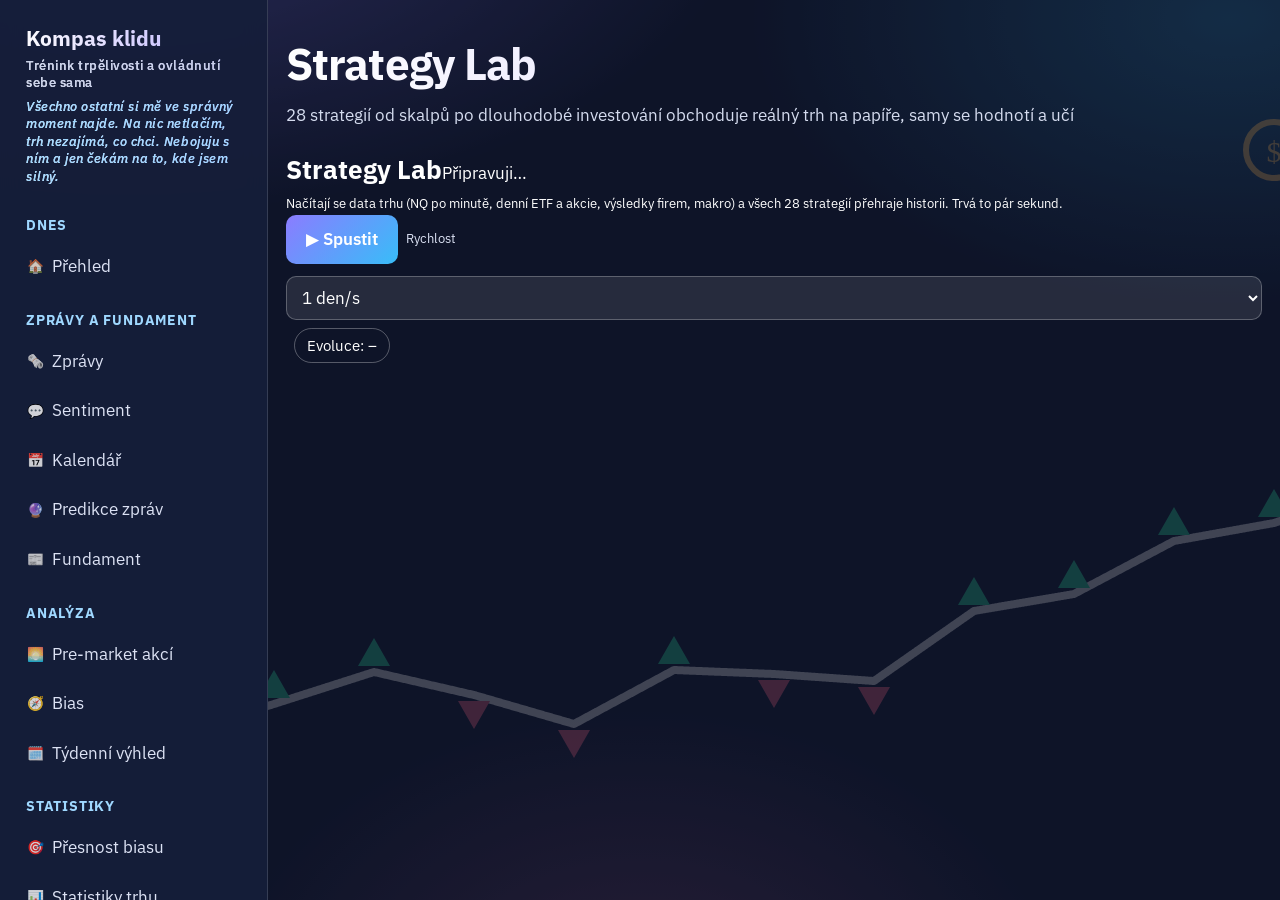
==== index.html @ 7380fff5 "Add files via upload" ====
<!doctype html><html lang="cs"><head><meta charset="utf-8"><meta name="viewport" content="width=device-width, initial-scale=1"><title>Strategy Lab</title>
<link rel="preconnect" href="https://fonts.googleapis.com"><link href="https://fonts.googleapis.com/css2?family=IBM+Plex+Sans:wght@400;500;600;700&display=swap" rel="stylesheet"><link rel="stylesheet" href="style.css?v=1"><script>try{var t=localStorage.getItem("theme");if(t)document.documentElement.setAttribute("data-theme",t)}catch(e){}window.TDux=function(){try{var u=JSON.parse(localStorage.getItem("ux")||"{}"),c="",F={sys:"-apple-system,BlinkMacSystemFont,Segoe UI,Roboto,Helvetica,Arial,sans-serif",read:"Atkinson Hyperlegible,Verdana,sans-serif",serif:"Newsreader,Georgia,serif",round:"Nunito,Arial Rounded MT Bold,sans-serif",mono:"JetBrains Mono,Menlo,Consolas,monospace"},G={read:"Atkinson+Hyperlegible:wght@400;700",round:"Nunito:wght@400;600;700;800",mono:"JetBrains+Mono:wght@400;600;700"};if(F[u.f]){c+="body,body *{font-family:"+F[u.f]+"!important}";if(G[u.f]&&!document.getElementById("uxf-"+u.f)){var l=document.createElement("link");l.id="uxf-"+u.f;l.rel="stylesheet";l.href="https://fonts.googleapis.com/css2?family="+G[u.f]+"&display=swap";document.head.appendChild(l)}}if(u.z&&u.z!=1)c+="html{zoom:"+u.z+"}";var A={blue:["#38BDF8","#6366F1"],green:["#2EE6A6","#0EA5E9"],orange:["#FFB547","#FF6B8A"],pink:["#F472B6","#8B7CFF"],gold:["#E8C26A","#B9812C"],red:["#FF6B8A","#B91C1C"]};if(A[u.a])c+=":root{--acc:"+A[u.a][0]+"!important}button{background-image:linear-gradient(135deg,"+A[u.a][0]+","+A[u.a][1]+")}h2::before,.side a.on,.side a[aria-current]{border-color:"+A[u.a][0]+"!important}";if(u.bg===0)c+="body::before,body::after{background-image:none!important;opacity:0!important}";if(u.op!=null){var a=Math.max(0,Math.min(1,1-u.op/100)).toFixed(2),K=["section",".tile",".k",".p"];c+=K.map(function(x){return "html:not([data-theme=light]) "+x}).join(",")+"{background:rgba(16,22,40,"+a+")!important}";c+=K.map(function(x){return "html[data-theme=light] "+x}).join(",")+"{background:rgba(255,255,255,"+a+")!important}";if(u.op<=40)c+="section,.tile,.k,.p{backdrop-filter:none!important}"}if(u.bi!=null&&u.bg!==0){var v=(u.bi/100).toFixed(2);c+="html:not([data-theme=light]) body::before{filter:opacity("+v+")}html[data-theme=light] body::before{filter:invert(1) opacity("+v+")}"}if(u.an===0)c+="*,*::before,*::after{animation:none!important;transition:none!important;scroll-behavior:auto!important}";if(u.lh)c+="p,li,td,.hint,.facts li{line-height:1.8!important}";if(u.b)c+="body{font-weight:500}b,strong,h1,h2,h3{font-weight:800!important}";var s=document.getElementById("uxs")||document.createElement("style");s.id="uxs";s.textContent=c;document.head.appendChild(s)}catch(e){}};TDux();document.addEventListener("DOMContentLoaded",TDux);</script><link rel="apple-touch-icon" href="https://dv7kjkk6kd-star.github.io/1/apple-touch-icon.png"><meta name="theme-color" content="#080C1A"><meta name="apple-mobile-web-app-capable" content="yes"><meta name="mobile-web-app-capable" content="yes"><meta name="apple-mobile-web-app-title" content="Kompas klidu">
<link rel="stylesheet" href="lab/lab.css?v=1"></head>
<body class="bg-equity kompas"><div class="app"><aside class="side"><div class="brand">Kompas klidu<small>Trénink trpělivosti a ovládnutí sebe sama</small><small class="mot">Všechno ostatní si mě ve správný moment najde. Na nic netlačím, trh nezajímá, co chci. Nebojuju s ním a jen čekám na to, kde jsem silný.</small></div><nav><p class="grp">Dnes</p><a href="https://dv7kjkk6kd-star.github.io/1/index.html"><span>🏠</span>Přehled</a><p class="grp">Zprávy a fundament</p><a href="https://dv7kjkk6kd-star.github.io/1/zpravy.html"><span>🗞️</span>Zprávy</a><a href="https://dv7kjkk6kd-star.github.io/1/sentiment.html"><span>💬</span>Sentiment</a><a href="https://dv7kjkk6kd-star.github.io/1/kalendar.html"><span>📅</span>Kalendář</a><a href="https://dv7kjkk6kd-star.github.io/1/predikce.html"><span>🔮</span>Predikce zpráv</a><a href="https://dv7kjkk6kd-star.github.io/1/fundament.html"><span>📰</span>Fundament</a><p class="grp">Analýza</p><a href="https://dv7kjkk6kd-star.github.io/1/premarket.html"><span>🌅</span>Pre-market akcí</a><a href="https://dv7kjkk6kd-star.github.io/1/bias.html"><span>🧭</span>Bias</a><a href="https://dv7kjkk6kd-star.github.io/1/tyden.html"><span>🗓️</span>Týdenní výhled</a><p class="grp">Statistiky</p><a href="https://dv7kjkk6kd-star.github.io/1/presnost.html"><span>🎯</span>Přesnost biasu</a><a href="https://dv7kjkk6kd-star.github.io/1/statistiky.html"><span>📊</span>Statistiky trhu</a><a href="https://dv7kjkk6kd-star.github.io/1/seance.html"><span>⏱️</span>Rozsahy a seance</a><a href="https://dv7kjkk6kd-star.github.io/1/mezitrhy.html"><span>🌐</span>Souvislosti trhů</a><p class="grp">Příprava</p><a href="https://dv7kjkk6kd-star.github.io/1/ritual.html"><span>🔔</span>Pre-session rituál</a><a href="https://dv7kjkk6kd-star.github.io/1/mentor.html"><span>🧑‍🏫</span>Plán od mentora</a><a href="https://dv7kjkk6kd-star.github.io/1/trpelivost.html"><span>⏳</span>Trpělivost</a><a href="https://dv7kjkk6kd-star.github.io/1/mindset.html"><span>🧘</span>Mindset</a><a href="https://dv7kjkk6kd-star.github.io/1/plan.html"><span>📝</span>Plán dne</a><p class="grp">Obchodování</p><a href="https://dv7kjkk6kd-star.github.io/1/journal.html"><span>📓</span>Deník obchodů</a><a href="https://dv7kjkk6kd-star.github.io/1/backtest.html"><span>🧪</span>Backtest deník</a><a href="https://dv7kjkk6kd-star.github.io/1/robot.html"><span>🤖</span>Robot (TradingView)</a><a href="index.html" aria-current="page"><span>🧬</span>Strategy Lab</a><p class="grp">Uzavření dne</p><a href="https://dv7kjkk6kd-star.github.io/1/evening.html"><span>🌙</span>Uzavření dne</a><p class="grp">Investice</p><a href="https://dv7kjkk6kd-star.github.io/1/investice.html"><span>💼</span>Investice</a><p class="grp">Knihy</p><a href="https://dv7kjkk6kd-star.github.io/1/knihy.html"><span>📚</span>Knihy o tradingu</a><p class="grp">Učení a nastavení</p><a href="https://dv7kjkk6kd-star.github.io/1/ai.html"><span>💬</span>AI asistent</a><a href="https://dv7kjkk6kd-star.github.io/1/roadmap.html"><span>🛣️</span>Roadmap</a><a href="https://dv7kjkk6kd-star.github.io/1/prirucka.html"><span>📘</span>Příručka</a><a href="https://dv7kjkk6kd-star.github.io/1/nastaveni.html"><span>⚙️</span>Nastavení</a></nav><nav class="dscn"><p class="grp">Komunita</p><a id="dsc" href="https://discord.com/app" target="_blank" rel="noopener noreferrer"><span>🎮</span>Discord</a></nav><button type="button" class="themebtn" id="themebtn"></button></aside><script>(function(){var b=document.getElementById("themebtn");if(!b)return;function cur(){return document.documentElement.getAttribute("data-theme")==="light"?"light":"dark"}function lbl(){b.textContent=cur()==="light"?"🌙 Tmavý režim":"☀️ Světlý režim"}lbl();b.onclick=function(){var n=cur()==="light"?"dark":"light";document.documentElement.setAttribute("data-theme",n);try{localStorage.setItem("theme",n)}catch(e){}lbl();if(window.LabTheme)window.LabTheme()}})();</script><div class="content"><header class="pagehead"><h1>Strategy Lab</h1><p>28 strategií od skalpů po dlouhodobé investování obchoduje reálný trh na papíře, samy se hodnotí a učí</p></header><main id="lab">
<div id="loading"><div class="box"><b style="font-size:26px;font-weight:700">Strategy Lab</b><span id="ld-t" class="muted">Připravuji…</span><div class="pbar"><i id="ld-b" style="width:2%"></i></div><span class="muted" style="font-size:13px">Načítají se data trhu (NQ po minutě, denní ETF a akcie, výsledky firem, makro) a všech 28 strategií přehraje historii. Trvá to pár sekund.</span></div></div>
<div class="ltop"><div class="lclock" id="clock"></div><div class="ctrl" style="display:flex;gap:8px;align-items:center;flex-wrap:wrap"><button class="btn primary" id="play" aria-label="Spustit nebo pozastavit simulaci">▶ Spustit</button><label class="muted" for="speed" style="font-size:13px">Rychlost</label><select id="speed"><option value="60">1 hod/s</option><option value="360">6 hod/s</option><option value="1380" selected>1 den/s</option><option value="5520">4 dny/s</option><option value="0">Maximum</option></select><span id="evo-live"></span><span class="chip amber" id="evo-chip" title="Fronta walk-forward optimalizací">Evoluce: –</span></div></div>
<nav class="lnav" id="nav"></nav>
<div id="view"></div>
</main></div></div>
<script src="lab/app.js?v=1"></script>
</body></html>
---- style.css ----
:root{--bg:#080C1A;--ink:#EEF1FA;--muted:#C9D1E8;--rule:rgba(255,255,255,.09);--up:#2EE6A6;--down:#FF6B8A;--acc:#8B7CFF;--glass:rgba(255,255,255,.045);--field:rgba(255,255,255,.06);color-scheme:dark}
*{box-sizing:border-box}
body{margin:0;min-height:100vh;color:var(--ink);font:15px/1.55 "IBM Plex Sans",system-ui,sans-serif;background:radial-gradient(1100px 560px at 12% -8%,rgba(139,124,255,.30),transparent 60%),radial-gradient(900px 520px at 95% 4%,rgba(46,230,166,.14),transparent 60%),var(--bg) fixed}
main{max-width:1000px;margin:0 auto;padding:28px 18px 72px}
nav.top{display:flex;gap:8px;margin-bottom:26px}nav.top a{color:var(--muted);text-decoration:none;padding:7px 16px;border-radius:99px;border:1px solid transparent}
nav.top a[aria-current]{background:var(--glass);color:var(--ink);border-color:var(--rule)}
section,.k{background:var(--glass);border:1px solid var(--rule);border-radius:18px;backdrop-filter:blur(10px)}
section{padding:20px 22px;margin-bottom:20px}[hidden]{display:none!important}
h2{font-size:18.2px;font-weight:600;margin:0 0 14px}h3{font-size:16.0px;font-weight:600;margin:0 0 8px}
.hero{display:flex;gap:24px;align-items:center;flex-wrap:wrap;border-color:rgba(139,124,255,.4);box-shadow:0 0 70px -24px rgba(139,124,255,.6)}.hero>div{flex:1 1 320px}
.lede{font-size:clamp(34px,6vw,56px);font-weight:700;line-height:1.05;letter-spacing:-.02em;margin:0 0 14px}
.lede.up{text-shadow:0 0 40px rgba(46,230,166,.4)}.lede.down{text-shadow:0 0 40px rgba(255,107,138,.4)}
.facts{margin:0;padding-left:18px;color:var(--muted)}.facts li{margin:5px 0}.gauge{width:230px;max-width:100%}
.chartbox{position:relative;height:280px}.chartbox.tall{height:480px}
.xgrid{display:grid;grid-template-columns:repeat(auto-fit,minmax(280px,1fr));gap:16px}
.up{color:var(--up)}.down{color:var(--down)}.empty{color:var(--muted)}.n{text-align:right}.chg{font-weight:600}
.wrap{overflow-x:auto}table{width:100%;border-collapse:collapse;font-variant-numeric:tabular-nums;font-size:16.0px}
th,td{padding:10px 8px;border-bottom:1px solid var(--rule);text-align:left;white-space:nowrap;font-weight:400}
thead th{color:var(--muted);font-size:14.8px}tbody th{font-weight:500}tbody tr:last-child>*{border-bottom:0}
footer{color:var(--muted);font-size:14.8px;max-width:64ch}a{color:inherit}
:focus-visible{outline:2px solid var(--acc);outline-offset:2px}
.head{display:flex;justify-content:space-between;align-items:center;flex-wrap:wrap;gap:12px;margin-bottom:20px}
.tabs{display:flex;gap:4px;padding:4px;background:var(--glass);border:1px solid var(--rule);border-radius:12px}
.tabs button{background:transparent;color:var(--muted);box-shadow:none}.tabs button[aria-selected=true]{background:var(--acc);color:#fff}
.kpis{display:grid;grid-template-columns:repeat(auto-fit,minmax(170px,1fr));gap:14px;margin-bottom:20px}
.k{padding:16px 18px}.k b{display:block;font-size:34.2px;font-weight:700;line-height:1.15;font-variant-numeric:tabular-nums}.k span{color:var(--muted);font-size:14.8px}
section .kpis{margin-bottom:0}
.cal{display:grid;grid-template-columns:repeat(7,1fr);gap:5px}.cal .dow{color:var(--muted);font-size:13.7px;font-weight:400;text-align:center}
.day{min-height:56px;padding:5px 7px;border:1px solid var(--rule);border-radius:10px;font-size:13.7px;font-variant-numeric:tabular-nums}
.day span{display:block;color:var(--muted)}.day.up{background:rgba(46,230,166,.16)}.day.down{background:rgba(255,107,138,.16)}
.calhead{display:flex;align-items:center;gap:12px;margin-bottom:12px}.calhead b{min-width:130px;text-align:center;font-weight:500}
.grid{display:grid;grid-template-columns:repeat(auto-fit,minmax(140px,1fr));gap:12px}
label{display:block;font-size:14.8px;color:var(--muted)}
input,select,textarea,button{font:inherit;color:var(--ink)}
input,select,textarea{width:100%;margin-top:4px;padding:9px 11px;background:var(--field);border:1px solid var(--rule);border-radius:10px}
select option{background:#0C1124}
button{padding:9px 16px;background:linear-gradient(135deg,#8B7CFF,#38BDF8);color:#fff;border:0;border-radius:10px;cursor:pointer;font-weight:600}
button.ghost{background:transparent;color:var(--ink);border:1px solid var(--rule)}button.sm{padding:4px 10px;font-size:14.8px}
.chips{display:flex;flex-wrap:wrap;gap:6px;margin-top:6px}.chip{display:inline-flex;align-items:center;gap:6px;padding:5px 12px;border:1px solid var(--rule);border-radius:99px;font-size:14.8px;color:var(--ink);cursor:pointer}
.chip input{width:auto;margin:0}.chip:has(input:checked){background:var(--acc);border-color:var(--acc);color:#fff}
.two{display:grid;grid-template-columns:repeat(auto-fit,minmax(300px,1fr));gap:28px;margin-top:24px}
.bar{display:grid;grid-template-columns:70px 1fr auto;gap:10px;align-items:center;font-size:14.8px;margin:6px 0;font-variant-numeric:tabular-nums}
.bar span{overflow:hidden;text-overflow:ellipsis;white-space:nowrap}.track{height:8px;background:var(--glass);border-radius:4px}.track i{display:block;height:100%;border-radius:4px;background:currentColor}
.bar em{color:var(--muted);font-style:normal;font-weight:400}
dialog{width:min(660px,94vw);max-height:92vh;overflow:auto;background:#0C1124;color:var(--ink);border:1px solid var(--rule);border-radius:18px;padding:24px}
dialog::backdrop{background:rgba(0,0,0,.65)}.row{display:flex;gap:10px;flex-wrap:wrap;margin-top:14px}
#view img{max-width:100%;margin-top:10px;border-radius:10px}#view p{white-space:pre-wrap}
@media (max-width:560px){.hide{display:none}}

main{padding-top:20px}
.app{display:flex;min-height:100vh}
.side{position:sticky;top:0;align-self:flex-start;height:100vh;width:236px;flex:none;padding:22px 14px;border-right:1px solid var(--rule);background:rgba(7,11,20,.6);backdrop-filter:blur(12px)}
.brand{font-weight:700;font-size:18.2px;padding:0 12px 20px;background:linear-gradient(90deg,#fff,#B3A9FF);-webkit-background-clip:text;background-clip:text;color:transparent}
.side nav{display:flex;flex-direction:column;gap:4px}
.side a{display:flex;gap:10px;align-items:center;padding:11px 12px;border-radius:12px;color:var(--muted);text-decoration:none;border:1px solid transparent;transition:.15s}
.side a:hover{background:var(--glass);color:var(--ink)}
.side a[aria-current]{background:linear-gradient(135deg,rgba(139,124,255,.38),rgba(56,189,248,.18));color:#fff;border-color:rgba(139,124,255,.5)}
.content{flex:1;min-width:0}
.pagehead{max-width:1000px;margin:0 auto;padding:30px 18px 0}.pagehead h1{margin:0;font-size:clamp(28px,4vw,40px);font-weight:700;letter-spacing:-.02em}.pagehead p{margin:4px 0 0;color:var(--muted)}
.tiles{display:grid;grid-template-columns:repeat(auto-fill,minmax(130px,1fr));gap:10px}
.tile{padding:12px 14px;border-radius:14px;border:1px solid var(--rule);transition:transform .15s,box-shadow .15s}
.tile:hover{transform:translateY(-4px) scale(1.04);box-shadow:0 12px 30px -10px rgba(0,0,0,.7)}
.tile b{display:block;font-size:17.1px}.tile span{display:block;font-size:13.7px;color:rgba(255,255,255,.7);white-space:nowrap;overflow:hidden;text-overflow:ellipsis}.tile em{display:block;font-style:normal;font-weight:700;font-size:22.8px;margin-top:6px}
.pills{display:flex;gap:6px;margin-bottom:12px}.pills button{padding:6px 14px;font-size:14.8px}.pill-off{background:transparent!important;border:1px solid var(--rule)!important;color:var(--muted)!important}
.badge{display:inline-block;padding:3px 10px;border-radius:99px;font-size:13.7px;font-weight:700}.badge.up{background:rgba(46,230,166,.18)}.badge.down{background:rgba(255,107,138,.18)}.badge.warn{background:rgba(255,196,87,.22)}.bar.hr{grid-template-columns:104px 1fr auto}.wrap1 td:first-child{white-space:normal;min-width:170px}tr.now>td{background:rgba(139,124,255,.13)}.badge.now{background:rgba(139,124,255,.35);margin-left:6px}.bookbar{position:sticky;top:0;z-index:5;padding:10px 0 14px;margin-bottom:6px;background:linear-gradient(var(--bg) 75%,transparent)}.bookbar .tabs{display:grid;grid-template-columns:repeat(3,1fr);gap:6px}.bookbar .tabs button{font-size:18.2px;padding:10px 12px;white-space:normal;line-height:1.25;text-align:center}@media(max-width:760px){.bookbar{position:static!important}.bookbar .tabs{grid-template-columns:1fr 1fr}.bookbar .tabs button{font-size:16.0px;padding:9px 8px}}.bkgrid{display:grid;grid-template-columns:repeat(auto-fit,minmax(300px,1fr));gap:14px}.bkcard{border:1px solid var(--rule);border-radius:16px;padding:16px 18px;background:var(--glass)}.bkcard h3{margin:0 0 8px;font-size:20.5px}.bkcard ul{margin:0;padding-left:20px;line-height:1.6}.bkcard li{margin:5px 0}.badge.flat{background:var(--glass);color:var(--muted)}
.xcards{display:grid;grid-template-columns:repeat(auto-fit,minmax(280px,1fr));gap:14px}.xc{padding:16px;border:1px solid var(--rule);border-radius:16px;background:var(--glass)}.xc p{margin:0 0 8px}
.split{display:grid;grid-template-columns:260px 1fr;gap:24px;align-items:start}
.note{padding:16px 18px;border-radius:14px;background:rgba(139,124,255,.12);border:1px solid rgba(139,124,255,.35)}
@media (max-width:760px){.app{flex-direction:column}.side{position:static;height:auto;width:100%;padding:10px;border-right:0;border-bottom:1px solid var(--rule)}.brand{display:none}.side nav{flex-direction:row;overflow-x:auto}.side a{white-space:nowrap;padding:8px 12px}.split{grid-template-columns:1fr}}

.bar{grid-template-columns:120px 1fr auto}.bar.wide{grid-template-columns:130px 140px 1fr}.bar.wide em{display:inline}
.lede#cd{font-variant-numeric:tabular-nums}

/* v8 */
:root{--warn:#FFB454;--acc2:#38BDF8}
body{background:radial-gradient(1000px 520px at 10% -12%,rgba(139,124,255,.30),transparent 62%),radial-gradient(800px 480px at 96% 2%,rgba(56,189,248,.16),transparent 60%),radial-gradient(700px 500px at 50% 112%,rgba(244,114,182,.10),transparent 60%),var(--bg) fixed}
section,.k,.step{background:linear-gradient(160deg,rgba(255,255,255,.07),rgba(255,255,255,.025));border:1px solid rgba(255,255,255,.10);border-radius:20px;box-shadow:0 24px 50px -34px rgba(0,0,0,.9)}
section{padding:24px 26px;margin-bottom:22px}
h2{font-size:19.4px;font-weight:600;margin:0 0 6px}.hint{color:var(--muted);margin:0 0 16px;font-size:16.0px;max-width:70ch}
section>h2:only-child{margin-bottom:14px}
.hero{background:linear-gradient(135deg,rgba(139,124,255,.24),rgba(56,189,248,.08));border-color:rgba(139,124,255,.5);box-shadow:0 0 80px -28px rgba(139,124,255,.7)}
.side{display:flex;flex-direction:column}.side nav{flex:1}
.grp{margin:16px 0 4px;padding:0 12px;font-size:13.7px;color:var(--muted);opacity:.75}
.clock{margin-top:14px;padding:14px;border-radius:16px;background:var(--glass);border:1px solid var(--rule);font-size:14.8px;color:var(--muted)}
.clock b{display:block;margin:2px 0;font-size:27.4px;font-weight:700;color:var(--ink);font-variant-numeric:tabular-nums}
.steps-row{display:grid;grid-template-columns:repeat(auto-fit,minmax(200px,1fr));gap:14px}
.step{display:block;padding:16px 18px;text-decoration:none;color:var(--ink);transition:transform .15s,border-color .15s}
.step:hover{transform:translateY(-3px);border-color:rgba(139,124,255,.7)}
.step .num{display:inline-flex;width:26px;height:26px;border-radius:50%;align-items:center;justify-content:center;font-size:14.8px;font-weight:700;background:linear-gradient(135deg,#8B7CFF,#38BDF8);margin-bottom:8px}
.step b{display:block;font-size:18.2px}.step span:last-child{color:var(--muted);font-size:14.8px}
a.tile{display:block;text-decoration:none;color:var(--ink);cursor:pointer}
.k b{font-size:32px}
.pagehead h1{background:linear-gradient(90deg,#fff,#C9C2FF);-webkit-background-clip:text;background-clip:text;color:transparent}
.note{border-radius:16px}
@media (max-width:760px){.clock{display:none}.grp{display:none}section{padding:18px}}

html:not([data-theme=light]){--muted:#E4E9F8}
.hint{font-size:17.7px}.empty{font-size:17.1px}.gl{padding:14px 16px}.gl b{font-size:19.4px;margin-bottom:3px}.gl span{font-size:17.7px;line-height:1.5;color:var(--ink)}
body::after{content:'';position:fixed;inset:0;z-index:-1;pointer-events:none;background:var(--bg);opacity:.38}
.flow{display:grid;grid-template-columns:1fr;gap:12px}
.fs{border:1px solid var(--rule);border-radius:14px;padding:14px 18px;background:var(--glass);display:grid;grid-template-columns:40px 1fr;column-gap:14px;align-items:start}
.fs .no{display:inline-flex;width:34px;height:34px;border-radius:50%;background:var(--acc);color:#fff;font-weight:700;align-items:center;justify-content:center;grid-row:span 2}
.fs h3{margin:0 0 4px;font-size:20.5px}.fs ul{margin:0;padding-left:20px;font-size:18.2px;line-height:1.55}.fs li{margin:4px 0}

body{font-size:18.2px}
main,.pagehead{max-width:1180px}
section{padding:26px 30px;margin-bottom:24px;border-radius:20px}.k{border-radius:20px}
h2{font-size:21.7px;margin-bottom:16px}h3{font-size:17.7px}
.kpis{grid-template-columns:repeat(auto-fit,minmax(210px,1fr));gap:16px}.k{padding:20px 22px}
th,td{padding:13px 10px;font-size:17.1px}thead th{font-size:15.4px}
button{padding:11px 20px;font-size:17.1px}
.side a{padding:12px 14px;font-size:17.1px}
.pagehead h1{font-size:clamp(30px,4.2vw,44px)}
@media(max-width:760px){section{padding:20px 18px}h2{font-size:20.5px}}
.stat{display:grid;grid-template-columns:repeat(auto-fit,minmax(170px,1fr));gap:14px;margin:12px 0}.stat div{border:1px solid var(--line,#2a3350);border-radius:16px;padding:14px 16px}.stat b{display:block;font-size:29.6px}.stat span{opacity:.8;font-size:16.0px}
#d-pb textarea{width:100%;min-height:90px}#d-pb label:not(.chip):not(.chk){display:block;margin-top:12px}#d-pb input[type=checkbox]{width:auto}.chk{display:flex;gap:8px;align-items:center;margin-top:12px}.pbpick{margin-top:14px;border:1px solid var(--line,#2a3350);border-radius:16px;padding:12px 16px}.pbpick summary{cursor:pointer;font-weight:700}.cfg b{display:block;margin-bottom:6px}
.lb{border:0;background:#05070d;padding:12px 16px;max-width:98vw;max-height:98vh;width:98vw;height:98vh;color:#fff;box-sizing:border-box}.lb::backdrop{background:rgba(0,0,0,.92)}.lb img{display:block;margin:10px auto 0;max-width:100%;max-height:calc(98vh - 80px);object-fit:contain;cursor:zoom-out}.lbn{display:flex;justify-content:space-between;align-items:center;gap:12px}#vbody img,#slots img{cursor:zoom-in}
.day.skipd{background:rgba(255,255,255,.05)}.skm{font-size:17.1px;opacity:.9}.skc{border:1px solid var(--rule,#2a3350);border-radius:16px;padding:14px 16px;margin:12px 0}.skc .slots{margin-top:8px}#sk-imgs .slot{position:relative}.skr{display:inline-block;padding:3px 10px;border-radius:999px;background:rgba(255,107,138,.18);color:#FF9DB0;font-size:14.8px;font-weight:700}
.skc img,#sk-imgs img{cursor:zoom-in}
dialog:not(.lb){width:min(1040px,96vw);max-height:94vh;padding:30px 34px;font-size:19.4px}dialog:not(.lb) label{font-size:18.2px}dialog:not(.lb) input,dialog:not(.lb) select,dialog:not(.lb) textarea{font-size:19.4px;padding:12px 14px}dialog:not(.lb) h2{font-size:29.6px}dialog:not(.lb) h3{font-size:21.7px}dialog:not(.lb) button{font-size:18.2px;padding:11px 18px}#skadd{font-size:18.2px;padding:12px 18px;border:1px solid var(--acc,#8b7cff)}
dialog:not(.lb) select{font-size:19.4px!important;min-height:52px;padding:12px 14px!important;border-radius:12px}dialog:not(.lb) input:not([type=checkbox]):not([type=radio]){min-height:52px;box-sizing:border-box}dialog:not(.lb) p,dialog:not(.lb) li,dialog:not(.lb) .empty{font-size:19.4px;line-height:1.5}dialog:not(.lb) input[type=checkbox],dialog:not(.lb) input[type=radio]{width:22px;height:22px}.dp{position:fixed;z-index:2147483000;width:min(380px,94vw);background:#0C1124;color:#eef1ff;border:1px solid #3a4470;border-radius:18px;padding:16px;box-shadow:0 18px 50px rgba(0,0,0,.65);font-size:20.5px}.dp .dph{display:flex;align-items:center;justify-content:space-between;gap:8px;margin-bottom:10px}.dp .dph b{font-size:22.8px}.dp button{font:inherit;cursor:pointer;border:1px solid #3a4470;background:#161d3a;color:#eef1ff;border-radius:12px;padding:8px 14px;min-height:46px}.dp button:hover{background:#232c55}.dp .dpg{display:grid;grid-template-columns:repeat(7,1fr);gap:4px}.dp .dpw{text-align:center;font-size:17.1px;color:#9aa4d0;padding:4px 0}.dp .dpd{padding:0;min-height:48px;font-size:20.5px;border-radius:12px}.dp .dpd.o{opacity:.35}.dp .dpd.t{border-color:#8b7cff}.dp .dpd.s{background:linear-gradient(135deg,#8b7cff,#2bb4ff);color:#fff;border-color:transparent;font-weight:700}.dp .dpf{display:flex;justify-content:space-between;margin-top:10px}
.moreb{display:block;width:100%;margin:10px 0 0;padding:14px;font-size:19.4px;font-weight:700;border:1px dashed var(--rule,#3a4470);background:rgba(139,124,255,.08);color:inherit;border-radius:14px;cursor:pointer}.moreb:hover{background:rgba(139,124,255,.18)}tr[hidden]{display:none}
.selw{position:relative}.selb{display:flex;align-items:center;justify-content:space-between;gap:10px;width:100%;box-sizing:border-box;min-height:52px;padding:12px 14px;font:inherit;font-size:19.4px;text-align:left;color:inherit;background:rgba(255,255,255,.06);border:1px solid var(--rule,#3a4470);border-radius:12px;cursor:pointer}.selb:disabled{opacity:.5}.selb:hover{border-color:#8b7cff}.selm{position:fixed;z-index:2147483000;max-height:min(60vh,520px);overflow:auto;background:#0C1124;color:#eef1ff;border:1px solid #3a4470;border-radius:16px;padding:8px;box-shadow:0 18px 50px rgba(0,0,0,.65)}.selm button{display:block;width:100%;text-align:left;font:inherit;font-size:20.5px;padding:14px 16px;min-height:52px;border:0;border-radius:12px;background:transparent;color:inherit;cursor:pointer}.selm button:hover{background:#232c55}.selm button.on{background:linear-gradient(135deg,#8b7cff,#2bb4ff);color:#fff;font-weight:700}.selm .selg{padding:10px 16px 4px;font-size:16.0px;color:#9aa4d0;text-transform:uppercase;letter-spacing:.05em}.bkbar{position:sticky;top:0;z-index:5000;display:flex;flex-wrap:wrap;align-items:center;justify-content:center;gap:12px;padding:12px 16px;background:#5a3a12;color:#fff3dc;font-size:19.4px;border-bottom:1px solid #b9812c}.bkbar a,.bkbar button{font:inherit;font-weight:700;color:#fff;background:#b9812c;border:0;border-radius:10px;padding:8px 16px;text-decoration:none;cursor:pointer}.bkbar button{background:transparent;border:1px solid #d7a54f}
.dayc{cursor:pointer}.dayc:hover,.dayc:focus-visible{border-color:#8b7cff;background:rgba(139,124,255,.14);outline:0}.dl{display:flex;flex-wrap:wrap;align-items:center;justify-content:space-between;gap:10px;padding:14px 16px;border:1px solid var(--rule,#2a3350);border-radius:14px;margin:10px 0;font-size:19.4px}
.vact{display:flex;flex-wrap:nowrap;gap:12px;align-items:stretch;margin-top:18px}.vact button{flex:1;min-height:58px;font-size:19.4px;margin:0}.vact .vdel{flex:2;border-color:#FF6B8A;color:#FF9DB0}.vact .vdel:hover{background:rgba(255,107,138,.18)}.vact .vback{flex:1}dialog#view:has(.vact)>.row{display:none}
.vact .vdel{flex:1}.vact [data-vclose]{flex:2}
.langbtn{margin-top:10px}.langmenu{position:fixed;z-index:2147483000;min-width:300px;width:244px;overflow:auto;background:#0C1124;color:#eef1ff;border:1px solid #3a4470;border-radius:16px;padding:8px;box-shadow:0 18px 50px rgba(0,0,0,.65)}.langmenu[hidden]{display:none}.langmenu button{display:flex;align-items:center;gap:10px;width:100%;text-align:left;font:inherit;font-size:18.2px;padding:12px 14px;min-height:50px;border:0;border-radius:12px;background:transparent;color:inherit;cursor:pointer}.langmenu button:hover{background:#232c55}.langmenu button.on{background:linear-gradient(135deg,#8b7cff,#2bb4ff);color:#fff;font-weight:700}.langmenu small{opacity:.7;font-weight:400;font-size:14.8px}.skiptranslate>iframe,.goog-te-banner-frame,#goog-gt-tt,.goog-te-balloon-frame{display:none!important}body{top:0!important}.goog-text-highlight{background:none!important;box-shadow:none!important}
.tile.mine{border-color:rgba(139,124,255,.8);box-shadow:inset 0 0 0 1px rgba(139,124,255,.4)}
.lede.warn{color:#FFB454;text-shadow:0 0 40px rgba(255,180,84,.4)}
.badge.warn{background:rgba(255,180,84,.2);color:#FFB454}
.tile.ev{background:rgba(255,255,255,.05)}.tile.ev.soon{background:rgba(255,180,84,.18);border-color:rgba(255,180,84,.5)}
.kpis .k b.warn{color:#FFB454}

/* v9 */
.video{position:relative;padding-top:56.25%;border-radius:14px;overflow:hidden;border:1px solid var(--rule)}.video iframe{position:absolute;inset:0;width:100%;height:100%;border:0}
.scens{display:grid;grid-template-columns:repeat(auto-fit,minmax(220px,1fr));gap:10px;margin-top:10px}
.scen{border:1px solid var(--rule);border-radius:14px;padding:12px 14px;background:var(--glass)}.scen b{display:block;margin-bottom:4px}.scen span{font-size:14.8px;color:var(--muted)}
.scen.up{border-color:rgba(46,230,166,.5);background:rgba(46,230,166,.08)}.scen.down{border-color:rgba(255,107,138,.5);background:rgba(255,107,138,.08)}.scen.warn{border-color:rgba(255,180,84,.5);background:rgba(255,180,84,.08)}
.evh{margin-bottom:6px}.cat{border-top:1px solid var(--rule);padding:12px 0}.cat:first-child{border-top:0}.cath{display:flex;justify-content:space-between;align-items:center;gap:10px}
#cats.brief .det{display:none}#cats.full .det{display:block}.det ul li.up::marker{color:#2EE6A6}.det ul li.down::marker{color:#FF6B8A}
.glos{display:grid;grid-template-columns:repeat(auto-fit,minmax(260px,1fr));gap:10px}.gl{border:1px solid var(--rule);border-radius:12px;padding:10px 14px;background:var(--glass)}.gl b{display:block}.gl span{font-size:14.8px;color:var(--muted)}
.row{display:flex;gap:10px;flex-wrap:wrap;align-items:center}
.side a span{font-size:13.7px;width:16px;text-align:center;opacity:.8}.side a{gap:9px;padding:9px 12px;font-size:16.0px}
.brand small{display:block;font-size:12.5px;font-weight:500;letter-spacing:.04em;margin-top:2px;-webkit-text-fill-color:var(--muted);color:var(--muted)}
.exm{margin:6px 0 0;font-size:16.0px}details summary{cursor:pointer}

/* v12 */
.side{width:268px;overflow-y:auto;overscroll-behavior:contain;-webkit-overflow-scrolling:touch}.gword{font-size:22.8px;font-weight:700;letter-spacing:.02em}.gword.up{color:var(--up)}.gword.down{color:var(--down)}.gdyn{margin:10px 0 4px;display:flex;justify-content:center}.holov{position:fixed;inset:0;z-index:2000;background:rgba(5,8,20,.72);display:flex;align-items:center;justify-content:center;padding:16px}.holpop{max-width:480px;width:100%;background:#0C1124;color:#EEF1FA;border:1px solid rgba(255,180,84,.8);border-radius:20px;padding:24px;box-shadow:0 30px 80px -20px rgba(0,0,0,.9);font-size:19.4px;line-height:1.5}.holpop h3{margin:0 0 12px;font-size:25.1px;color:#FFB454}.holpop p{margin:10px 0}.holpop .holnote{color:#C9D1E8;font-size:17.1px}.holpop button{margin-top:8px;width:100%;padding:13px;font-size:19.4px}html[data-theme=light] .holpop{background:#fff;color:#161B33}html[data-theme=light] .holpop h3{color:#B86E00}html[data-theme=light] .holpop .holnote{color:#3B4668}.themebtn{display:flex;align-items:center;gap:12px;width:100%;margin-top:14px;padding:11px 14px;background:rgba(255,255,255,.08);border:1px solid rgba(255,255,255,.22);border-radius:12px;color:var(--ink);font-size:18.2px;font-weight:600;cursor:pointer}.themebtn span{font-size:20.5px}.themebtn:hover{background:rgba(139,124,255,.25)}
.guard{margin:0 0 14px;padding:14px 18px;border-radius:16px;font-size:19.4px;line-height:1.45;border:1px solid}.guard.pause{background:rgba(255,180,84,.16);border-color:rgba(255,180,84,.7)}.guard.stop{background:rgba(255,107,138,.18);border-color:rgba(255,107,138,.75)}
.mebar{display:grid;grid-template-columns:90px 1fr 56px;gap:12px;align-items:center;margin:8px 0}.mebar i{display:block;height:14px;border-radius:99px;background:rgba(255,255,255,.12);overflow:hidden}.mebar u{display:block;height:100%;border-radius:99px;text-decoration:none}.mebar b{text-align:right}
.rstep{display:flex;gap:12px;align-items:flex-start;padding:12px 14px;margin:8px 0;border-radius:14px;border:1px solid var(--rule);background:rgba(255,255,255,.04);cursor:pointer}.rstep input{width:22px;height:22px;margin:2px 0 0;flex:none}.rstep.on{border-color:var(--up);background:rgba(46,230,166,.12)}.rstep b{display:block}.rstep a{font-size:16.0px;color:#7DD3FC}
.bigok{width:100%;padding:18px;font-size:22.8px;border-radius:16px}.okline{font-size:22.8px;font-weight:700;text-align:center;margin-top:10px}
#navbtn,#navov{display:none}
@media (max-width:760px){
#navbtn{display:flex!important;position:fixed;top:10px;left:10px;z-index:90;width:46px;height:46px;padding:0;align-items:center;justify-content:center;font-size:25.1px;border-radius:14px}
.app{flex-direction:column!important}
.side{position:fixed!important;top:0;left:0;height:100vh!important;width:min(300px,86vw)!important;z-index:100;transform:translateX(-105%);transition:transform .25s;overflow-y:auto!important;padding:18px 14px!important;border-right:1px solid var(--rule)!important;border-bottom:0!important}
.side.open{transform:none}
.side .brand,.side .clock,.side .grp{display:block!important}
.side nav{display:block!important;overflow:visible!important;flex-direction:column!important}
.side a{white-space:normal!important}
#navov.on{display:block!important;position:fixed;inset:0;background:rgba(0,0,0,.55);z-index:95}
.content{padding-top:62px!important;margin-left:0!important}
.guard{font-size:18.2px}
html,body{overflow-x:hidden}@supports (overflow-x:clip){html,body{overflow-x:clip}}.bar.wide{grid-template-columns:minmax(0,1fr) minmax(0,1fr)!important;overflow:visible!important;row-gap:2px}.bar.wide b{grid-column:1/-1;display:block}.bar.wide em{display:inline!important;white-space:normal!important}.bar span{white-space:normal}.bar{min-width:0;max-width:100%}.kpis{grid-template-columns:repeat(2,minmax(0,1fr))!important}.k{min-width:0}.k b{font-size:22.8px!important}.tabs{display:flex;flex-wrap:wrap;max-width:100%;overflow:visible;white-space:normal}.pills{flex-wrap:wrap!important;max-width:100%}.pills button{flex:1 1 auto}.head{flex-wrap:wrap}
}
html[data-theme=light]{--bg:#F1F4FB;--ink:#161B33;--muted:#465070;--rule:rgba(20,30,70,.18);--up:#0A8F63;--down:#D02A52;--acc:#6D5DF0;--glass:rgba(255,255,255,.85);--field:#fff;color-scheme:light}
html[data-theme=light] body{background:radial-gradient(1000px 520px at 10% -12%,rgba(139,124,255,.20),transparent 62%),radial-gradient(800px 480px at 96% 2%,rgba(56,189,248,.16),transparent 60%),#EEF2FA fixed;color:#161B33}
html[data-theme=light] body::before{filter:invert(1);opacity:.14}
html[data-theme=light] .side{background:rgba(255,255,255,.97);border-right:1px solid rgba(20,30,70,.15)}
html[data-theme=light] .side a{color:#26304F}html[data-theme=light] .side a:hover{background:rgba(109,93,240,.12);color:#161B33}
html[data-theme=light] .side a[aria-current]{background:linear-gradient(135deg,rgba(109,93,240,.22),rgba(56,189,248,.16));color:#161B33;border-color:rgba(109,93,240,.5)}
html[data-theme=light] .brand{background:linear-gradient(90deg,#161B33,#6D5DF0);-webkit-background-clip:text;background-clip:text;color:transparent}
html[data-theme=light] .brand small{color:#465070;-webkit-text-fill-color:#465070}html[data-theme=light] .brand small.mot{color:#1B63A8;-webkit-text-fill-color:#1B63A8}
html[data-theme=light] .clock{background:rgba(109,93,240,.08);border-color:rgba(20,30,70,.18);color:#26304F}html[data-theme=light] .clock b{color:#161B33}
html[data-theme=light] .themebtn{background:rgba(109,93,240,.1);border-color:rgba(20,30,70,.22)}
html[data-theme=light] section,html[data-theme=light] .k,html[data-theme=light] .step{background:#fff;border:1px solid rgba(20,30,70,.14);box-shadow:0 14px 30px -24px rgba(20,30,70,.45)}
html[data-theme=light] h2{color:#161B33}html[data-theme=light] .pagehead h1{background:linear-gradient(90deg,#161B33,#5B4BE0);-webkit-background-clip:text;background-clip:text;color:transparent}
html[data-theme=light] .hint,html[data-theme=light] .facts,html[data-theme=light] .empty,html[data-theme=light] .bar span,html[data-theme=light] .bar em,html[data-theme=light] thead th,html[data-theme=light] footer,html[data-theme=light] .step span:last-child,html[data-theme=light] .day span,html[data-theme=light] .gnum span,html[data-theme=light] .gcap,html[data-theme=light] .brand small{color:#3B4668}
html[data-theme=light] input,html[data-theme=light] select,html[data-theme=light] textarea{background:#fff;border-color:rgba(20,30,70,.28);color:#161B33}
html[data-theme=light] select option{background:#fff;color:#161B33}
html[data-theme=light] dialog{background:#fff;color:#161B33}html[data-theme=light] dialog::backdrop{background:rgba(20,30,70,.45)}
html[data-theme=light] .toast,html[data-theme=light] #tipbox{background:#fff;color:#161B33;border-color:#6D5DF0}
html[data-theme=light] .ring::before{background:#fff}html[data-theme=light] .ring,html[data-theme=light] .xpbar,html[data-theme=light] .mebar i{background:rgba(20,30,70,.14)}
html[data-theme=light] .tile span,html[data-theme=light] .tile.ev span{color:#26304F}html[data-theme=light] .tile{color:#161B33}
html[data-theme=light] .pill-off{color:#26304F!important;border-color:rgba(20,30,70,.3)!important}
html[data-theme=light] .chip,html[data-theme=light] button.ghost,html[data-theme=light] .day,html[data-theme=light] .rstep{border-color:rgba(20,30,70,.28)}
html[data-theme=light] .rstep{background:#fff}html[data-theme=light] .rstep.on{background:rgba(10,143,99,.1)}html[data-theme=light] .rstep a{color:#1B63A8}
html[data-theme=light] .tabs button{color:#3B4668}html[data-theme=light] .tabs button[aria-selected=true]{color:#fff}
html[data-theme=light] .gauge g line{stroke:#161B33}html[data-theme=light] .gauge circle{fill:#161B33}
html[data-theme=light] .tip{border-bottom-color:#1B63A8}html[data-theme=light] .tip sup{color:#1B63A8}
html[data-theme=light] .note{color:#161B33}html[data-theme=light] .facts li,html[data-theme=light] p,html[data-theme=light] li,html[data-theme=light] td,html[data-theme=light] th,html[data-theme=light] label{color:#161B33}
html[data-theme=light] .empty,html[data-theme=light] .hint,html[data-theme=light] thead th,html[data-theme=light] .brand small{color:#3B4668}
html[data-theme=light] .up{color:#0A8F63}html[data-theme=light] .down{color:#D02A52}
html[data-theme=light] .guard.pause{background:#FFF1DA}html[data-theme=light] .guard.stop{background:#FFE3EA}
html[data-theme=light] .warn{color:#B86E00}
html[data-theme=light] .k span,html[data-theme=light] .tile .k span{color:#3B4668}html[data-theme=light] .side a span{opacity:1}.clock{margin:0 0 12px;padding:10px 14px}.clock b{font-size:29.6px}.brand{padding-bottom:14px}
.tip{border-bottom:1px dotted #C9D1E8;cursor:help;position:relative}.tip sup{color:#38BDF8;font-size:.7em;margin-left:1px;font-weight:700}
.tip:hover::after,.tip:focus::after{content:attr(data-tip);position:absolute;left:0;top:calc(100% + 6px);z-index:60;width:max-content;max-width:260px;white-space:normal;text-align:left;background:#0C1124;border:1px solid rgba(139,124,255,.7);color:#EEF1FA;padding:10px 12px;border-radius:10px;font-size:16.0px;font-weight:400;font-style:normal;line-height:1.4;box-shadow:0 14px 34px -8px rgba(0,0,0,.9)}
.tip.r:hover::after,.tip.r:focus::after{left:auto;right:0}
.lede .tip sup,.k b .tip sup{font-size:.32em}
.xptop{display:flex;justify-content:space-between;gap:10px;margin-top:16px;align-items:baseline;flex-wrap:wrap}.xpbar{height:12px;border-radius:99px;background:rgba(255,255,255,.1);overflow:hidden;margin-top:6px}
.xpbar i{display:block;height:100%;width:0;background:linear-gradient(90deg,#8B7CFF,#38BDF8,#2EE6A6);border-radius:99px;transition:width .6s}
.ringbox{display:flex;flex-direction:column;align-items:center;gap:6px;flex:0 0 auto!important}.ring{width:120px;height:120px;border-radius:50%;background:rgba(255,255,255,.12);display:flex;align-items:center;justify-content:center;position:relative}
.ring::before{content:"";position:absolute;inset:12px;border-radius:50%;background:#0C1124}.ring b{position:relative;font-size:29.6px}.ring.big{width:230px;height:230px}.ring.big::before{inset:16px}
.center2{display:flex;gap:10px;justify-content:center;flex-wrap:wrap;margin:14px 0}.bigbtn{padding:18px 30px;font-size:21.7px;border-radius:99px;box-shadow:0 0 50px -10px rgba(139,124,255,.9)}
.orb2{width:120px;height:120px;border-radius:50%;margin:20px auto;background:radial-gradient(circle at 35% 30%,#B3A9FF,#38BDF8 60%,#2B3A8F);box-shadow:0 0 50px rgba(139,124,255,.5);transform:scale(.7);transition:transform 4s ease-in-out}.orb2.big{transform:scale(1.15)}
.holdwrap{position:relative;width:230px;height:230px}.holdwrap .ring{position:absolute;inset:0}.holdbtn{position:absolute;inset:34px;border-radius:50%;font-size:27.4px;touch-action:none;user-select:none;-webkit-user-select:none;background:linear-gradient(135deg,#8B7CFF,#38BDF8);transition:transform .15s}.holdbtn.on{transform:scale(.94)}
.qopts{display:grid;gap:10px;margin:14px 0}.qopt{text-align:left;padding:14px 16px;font-weight:500;line-height:1.35}.qopt.good{border-color:#2EE6A6!important;background:rgba(46,230,166,.16)!important}.qopt.bad{border-color:#FF6B8A!important;background:rgba(255,107,138,.16)!important}
.badges{display:grid;grid-template-columns:repeat(auto-fill,minmax(170px,1fr));gap:12px}.bd{border:1px solid var(--rule);border-radius:16px;padding:14px;text-align:center;filter:grayscale(1);opacity:.4}.bd.on{filter:none;opacity:1;border-color:rgba(139,124,255,.7);background:rgba(139,124,255,.12)}
.bd span{display:block;font-size:34px}.bd b{display:block;margin-top:4px}.bd em{display:block;font-style:normal;font-size:14.8px;color:var(--muted)}
.conf{position:fixed;top:-30px;font-size:29.6px;z-index:90;animation:fall 2s ease-in forwards;pointer-events:none}@keyframes fall{to{transform:translateY(110vh) rotate(360deg);opacity:.2}}
.toast{position:fixed;left:50%;bottom:40px;transform:translateX(-50%);background:#0C1124;border:1px solid #8B7CFF;border-radius:14px;padding:14px 22px;font-weight:600;z-index:95;box-shadow:0 20px 50px -10px rgba(0,0,0,.9)}
.lede.warn{color:#FFB454}

/* v14 čitelnost */
:root{--muted:#C9D1E8;--rule:rgba(255,255,255,.18);--ink:#FFFFFF}
body{font-size:17px;background:radial-gradient(1000px 520px at 10% -12%,rgba(139,124,255,.38),transparent 62%),radial-gradient(800px 480px at 96% 2%,rgba(56,189,248,.24),transparent 60%),radial-gradient(700px 500px at 50% 112%,rgba(244,114,182,.18),transparent 60%),#121A33 fixed}
.side{background:rgba(22,30,58,.94);border-right:1px solid rgba(255,255,255,.14)}
.side a{color:#DCE2F4;font-size:16.5px}.side a:hover{background:rgba(255,255,255,.1);color:#fff}
.grp{color:#9FD8FF;opacity:1;font-size:13.5px;font-weight:700;letter-spacing:.06em;text-transform:uppercase}
.brand{font-size:21px}.brand small{font-size:13px;color:#C9D1E8;-webkit-text-fill-color:#C9D1E8}
.clock{background:rgba(255,255,255,.09);border-color:rgba(255,255,255,.2);color:#DCE2F4;font-size:14.5px}.clock b{color:#fff}
section,.k,.step{background:linear-gradient(160deg,rgba(255,255,255,.12),rgba(255,255,255,.06));border:1px solid rgba(255,255,255,.2)}
h2{font-size:20px;color:#fff}h2::before{content:"";display:inline-block;width:5px;height:18px;border-radius:3px;margin-right:10px;vertical-align:-2px;background:linear-gradient(#8B7CFF,#38BDF8)}
h3{font-size:16.5px;color:#7DD3FC}
.hint{color:#D5DCEF;font-size:16px}.facts{color:#E3E8F6}.facts li{margin:7px 0}.empty{color:#C9D1E8}
.pagehead p{color:#D5DCEF;font-size:17px}label{color:#DCE2F4;font-size:15px}.k span{color:#D5DCEF;font-size:15px}
th,td{font-size:16px}thead th{color:#C9D1E8}.bar span{color:#E3E8F6}.bar em{color:#C9D1E8}.tile span{color:rgba(255,255,255,.88)}footer{color:#C9D1E8}
.pill-off{color:#DCE2F4!important;border-color:rgba(255,255,255,.28)!important}
input,select,textarea{background:rgba(255,255,255,.1);border-color:rgba(255,255,255,.25)}button.ghost{border-color:rgba(255,255,255,.3)}
.chip{border-color:rgba(255,255,255,.3);font-size:15px}.tip{border-bottom-color:#7DD3FC}.step span:last-child{color:#D5DCEF;font-size:15px}
.badge{font-size:13.5px}.day{border-color:rgba(255,255,255,.2)}.day span{color:#D5DCEF}

/* v15 pozadí */
body::before{content:'';position:fixed;inset:0;z-index:-1;pointer-events:none;background-repeat:no-repeat}
body.bg-chart::before{background-image:url('data:image/svg+xml,%3Csvg xmlns=%27http://www.w3.org/2000/svg%27 viewBox=%270 0 1600 900%27 preserveAspectRatio=%27xMidYMax slice%27%3E%3Cdefs%3E%3ClinearGradient id=%27g%27 x1=%270%27 x2=%271%27%3E%3Cstop offset=%270%27 stop-color=%27%238B7CFF%27/%3E%3Cstop offset=%271%27 stop-color=%27%232EE6A6%27/%3E%3C/linearGradient%3E%3ClinearGradient id=%27a%27 x1=%270%27 y1=%270%27 x2=%270%27 y2=%271%27%3E%3Cstop offset=%270%27 stop-color=%27%238B7CFF%27 stop-opacity=%27.55%27/%3E%3Cstop offset=%271%27 stop-color=%27%238B7CFF%27 stop-opacity=%270%27/%3E%3C/linearGradient%3E%3C/defs%3E%3Cline x1=%270%27 y1=%27100%27 x2=%271600%27 y2=%27100%27 stroke=%27%23fff%27 stroke-opacity=%27.25%27 stroke-width=%271%27/%3E%3Cline x1=%270%27 y1=%27230%27 x2=%271600%27 y2=%27230%27 stroke=%27%23fff%27 stroke-opacity=%27.25%27 stroke-width=%271%27/%3E%3Cline x1=%270%27 y1=%27360%27 x2=%271600%27 y2=%27360%27 stroke=%27%23fff%27 stroke-opacity=%27.25%27 stroke-width=%271%27/%3E%3Cline x1=%270%27 y1=%27490%27 x2=%271600%27 y2=%27490%27 stroke=%27%23fff%27 stroke-opacity=%27.25%27 stroke-width=%271%27/%3E%3Cline x1=%270%27 y1=%27620%27 x2=%271600%27 y2=%27620%27 stroke=%27%23fff%27 stroke-opacity=%27.25%27 stroke-width=%271%27/%3E%3Cline x1=%270%27 y1=%27750%27 x2=%271600%27 y2=%27750%27 stroke=%27%23fff%27 stroke-opacity=%27.25%27 stroke-width=%271%27/%3E%3Cline x1=%270%27 y1=%27880%27 x2=%271600%27 y2=%27880%27 stroke=%27%23fff%27 stroke-opacity=%27.25%27 stroke-width=%271%27/%3E%3Cpath d=%27M0 549 L40 546 L80 574 L120 563 L160 557 L200 556 L240 523 L280 516 L320 519 L360 536 L400 495 L440 471 L480 430 L520 448 L560 456 L600 411 L640 443 L680 475 L720 480 L760 482 L800 446 L840 398 L880 393 L920 349 L960 316 L1000 287 L1040 240 L1080 230 L1120 217 L1160 238 L1200 232 L1240 237 L1280 229 L1320 235 L1360 224 L1400 200 L1440 234 L1480 267 L1520 288 L1560 298 L1600 275 L1600 900 L0 900 Z%27 fill=%27url%28%23a%29%27/%3E%3Cline x1=%2720%27 y1=%27522%27 x2=%2720%27 y2=%27568%27 stroke=%27%23FF6B8A%27 stroke-width=%273%27/%3E%3Crect x=%2710%27 y=%27532%27 width=%2720%27 height=%277%27 rx=%273%27 fill=%27%23FF6B8A%27/%3E%3Cline x1=%2760%27 y1=%27520%27 x2=%2760%27 y2=%27605%27 stroke=%27%23FF6B8A%27 stroke-width=%273%27/%3E%3Crect x=%2750%27 y=%27540%27 width=%2720%27 height=%2730%27 rx=%273%27 fill=%27%23FF6B8A%27/%3E%3Cline x1=%27100%27 y1=%27529%27 x2=%27100%27 y2=%27632%27 stroke=%27%232EE6A6%27 stroke-width=%273%27/%3E%3Crect x=%2790%27 y=%27544%27 width=%2720%27 height=%2754%27 rx=%273%27 fill=%27%232EE6A6%27/%3E%3Cline x1=%27140%27 y1=%27541%27 x2=%27140%27 y2=%27603%27 stroke=%27%23FF6B8A%27 stroke-width=%273%27/%3E%3Crect x=%27130%27 y=%27562%27 width=%2720%27 height=%2734%27 rx=%273%27 fill=%27%23FF6B8A%27/%3E%3Cline x1=%27180%27 y1=%27548%27 x2=%27180%27 y2=%27584%27 stroke=%27%23FF6B8A%27 stroke-width=%273%27/%3E%3Crect x=%27170%27 y=%27564%27 width=%2720%27 height=%2712%27 rx=%273%27 fill=%27%23FF6B8A%27/%3E%3Cline x1=%27220%27 y1=%27514%27 x2=%27220%27 y2=%27596%27 stroke=%27%23FF6B8A%27 stroke-width=%273%27/%3E%3Crect x=%27210%27 y=%27546%27 width=%2720%27 height=%2741%27 rx=%273%27 fill=%27%23FF6B8A%27/%3E%3Cline x1=%27260%27 y1=%27489%27 x2=%27260%27 y2=%27541%27 stroke=%27%232EE6A6%27 stroke-width=%273%27/%3E%3Crect x=%27250%27 y=%27499%27 width=%2720%27 height=%2712%27 rx=%273%27 fill=%27%232EE6A6%27/%3E%3Cline x1=%27300%27 y1=%27474%27 x2=%27300%27 y2=%27534%27 stroke=%27%23FF6B8A%27 stroke-width=%273%27/%3E%3Crect x=%27290%27 y=%27497%27 width=%2720%27 height=%2726%27 rx=%273%27 fill=%27%23FF6B8A%27/%3E%3Cline x1=%27340%27 y1=%27469%27 x2=%27340%27 y2=%27545%27 stroke=%27%232EE6A6%27 stroke-width=%273%27/%3E%3Crect x=%27330%27 y=%27497%27 width=%2720%27 height=%2739%27 rx=%273%27 fill=%27%232EE6A6%27/%3E%3Cline x1=%27380%27 y1=%27502%27 x2=%27380%27 y2=%27570%27 stroke=%27%232EE6A6%27 stroke-width=%273%27/%3E%3Crect x=%27370%27 y=%27519%27 width=%2720%27 height=%2715%27 rx=%273%27 fill=%27%232EE6A6%27/%3E%3Cline x1=%27420%27 y1=%27447%27 x2=%27420%27 y2=%27528%27 stroke=%27%232EE6A6%27 stroke-width=%273%27/%3E%3Crect x=%27410%27 y=%27483%27 width=%2720%27 height=%2733%27 rx=%273%27 fill=%27%232EE6A6%27/%3E%3Cline x1=%27460%27 y1=%27436%27 x2=%27460%27 y2=%27504%27 stroke=%27%23FF6B8A%27 stroke-width=%273%27/%3E%3Crect x=%27450%27 y=%27465%27 width=%2720%27 height=%2731%27 rx=%273%27 fill=%27%23FF6B8A%27/%3E%3Cline x1=%27500%27 y1=%27396%27 x2=%27500%27 y2=%27492%27 stroke=%27%232EE6A6%27 stroke-width=%273%27/%3E%3Crect x=%27490%27 y=%27412%27 width=%2720%27 height=%2750%27 rx=%273%27 fill=%27%232EE6A6%27/%3E%3Cline x1=%27540%27 y1=%27425%27 x2=%27540%27 y2=%27449%27 stroke=%27%232EE6A6%27 stroke-width=%273%27/%3E%3Crect x=%27530%27 y=%27436%27 width=%2720%27 height=%275%27 rx=%273%27 fill=%27%232EE6A6%27/%3E%3Cline x1=%27580%27 y1=%27414%27 x2=%27580%27 y2=%27481%27 stroke=%27%232EE6A6%27 stroke-width=%273%27/%3E%3Crect x=%27570%27 y=%27441%27 width=%2720%27 height=%2723%27 rx=%273%27 fill=%27%232EE6A6%27/%3E%3Cline x1=%27620%27 y1=%27385%27 x2=%27620%27 y2=%27465%27 stroke=%27%23FF6B8A%27 stroke-width=%273%27/%3E%3Crect x=%27610%27 y=%27408%27 width=%2720%27 height=%2733%27 rx=%273%27 fill=%27%23FF6B8A%27/%3E%3Cline x1=%27660%27 y1=%27411%27 x2=%27660%27 y2=%27503%27 stroke=%27%232EE6A6%27 stroke-width=%273%27/%3E%3Crect x=%27650%27 y=%27424%27 width=%2720%27 height=%2744%27 rx=%273%27 fill=%27%232EE6A6%27/%3E%3Cline x1=%27700%27 y1=%27445%27 x2=%27700%27 y2=%27525%27 stroke=%27%232EE6A6%27 stroke-width=%273%27/%3E%3Crect x=%27690%27 y=%27460%27 width=%2720%27 height=%2737%27 rx=%273%27 fill=%27%232EE6A6%27/%3E%3Cline x1=%27740%27 y1=%27423%27 x2=%27740%27 y2=%27542%27 stroke=%27%232EE6A6%27 stroke-width=%273%27/%3E%3Crect x=%27730%27 y=%27462%27 width=%2720%27 height=%2748%27 rx=%273%27 fill=%27%232EE6A6%27/%3E%3Cline x1=%27780%27 y1=%27466%27 x2=%27780%27 y2=%27497%27 stroke=%27%232EE6A6%27 stroke-width=%273%27/%3E%3Crect x=%27770%27 y=%27477%27 width=%2720%27 height=%2714%27 rx=%273%27 fill=%27%232EE6A6%27/%3E%3Cline x1=%27820%27 y1=%27400%27 x2=%27820%27 y2=%27490%27 stroke=%27%232EE6A6%27 stroke-width=%273%27/%3E%3Crect x=%27810%27 y=%27430%27 width=%2720%27 height=%2746%27 rx=%273%27 fill=%27%232EE6A6%27/%3E%3Cline x1=%27860%27 y1=%27387%27 x2=%27860%27 y2=%27431%27 stroke=%27%232EE6A6%27 stroke-width=%273%27/%3E%3Crect x=%27850%27 y=%27404%27 width=%2720%27 height=%2717%27 rx=%273%27 fill=%27%232EE6A6%27/%3E%3Cline x1=%27900%27 y1=%27352%27 x2=%27900%27 y2=%27432%27 stroke=%27%232EE6A6%27 stroke-width=%273%27/%3E%3Crect x=%27890%27 y=%27367%27 width=%2720%27 height=%2742%27 rx=%273%27 fill=%27%232EE6A6%27/%3E%3Cline x1=%27940%27 y1=%27339%27 x2=%27940%27 y2=%27408%27 stroke=%27%232EE6A6%27 stroke-width=%273%27/%3E%3Crect x=%27930%27 y=%27356%27 width=%2720%27 height=%2717%27 rx=%273%27 fill=%27%232EE6A6%27/%3E%3Cline x1=%27980%27 y1=%27270%27 x2=%27980%27 y2=%27320%27 stroke=%27%232EE6A6%27 stroke-width=%273%27/%3E%3Crect x=%27970%27 y=%27287%27 width=%2720%27 height=%2714%27 rx=%273%27 fill=%27%232EE6A6%27/%3E%3Cline x1=%271020%27 y1=%27241%27 x2=%271020%27 y2=%27294%27 stroke=%27%23FF6B8A%27 stroke-width=%273%27/%3E%3Crect x=%271010%27 y=%27261%27 width=%2720%27 height=%2710%27 rx=%273%27 fill=%27%23FF6B8A%27/%3E%3Cline x1=%271060%27 y1=%27182%27 x2=%271060%27 y2=%27271%27 stroke=%27%23FF6B8A%27 stroke-width=%273%27/%3E%3Crect x=%271050%27 y=%27218%27 width=%2720%27 height=%2717%27 rx=%273%27 fill=%27%23FF6B8A%27/%3E%3Cline x1=%271100%27 y1=%27213%27 x2=%271100%27 y2=%27254%27 stroke=%27%23FF6B8A%27 stroke-width=%273%27/%3E%3Crect x=%271090%27 y=%27239%27 width=%2720%27 height=%275%27 rx=%273%27 fill=%27%23FF6B8A%27/%3E%3Cline x1=%271140%27 y1=%27151%27 x2=%271140%27 y2=%27220%27 stroke=%27%232EE6A6%27 stroke-width=%273%27/%3E%3Crect x=%271130%27 y=%27189%27 width=%2720%27 height=%274%27 rx=%273%27 fill=%27%232EE6A6%27/%3E%3Cline x1=%271180%27 y1=%27181%27 x2=%271180%27 y2=%27290%27 stroke=%27%232EE6A6%27 stroke-width=%273%27/%3E%3Crect x=%271170%27 y=%27210%27 width=%2720%27 height=%2759%27 rx=%273%27 fill=%27%232EE6A6%27/%3E%3Cline x1=%271220%27 y1=%27182%27 x2=%271220%27 y2=%27257%27 stroke=%27%232EE6A6%27 stroke-width=%273%27/%3E%3Crect x=%271210%27 y=%27222%27 width=%2720%27 height=%2728%27 rx=%273%27 fill=%27%232EE6A6%27/%3E%3Cline x1=%271260%27 y1=%27203%27 x2=%271260%27 y2=%27282%27 stroke=%27%23FF6B8A%27 stroke-width=%273%27/%3E%3Crect x=%271250%27 y=%27239%27 width=%2720%27 height=%2714%27 rx=%273%27 fill=%27%23FF6B8A%27/%3E%3Cline x1=%271300%27 y1=%27204%27 x2=%271300%27 y2=%27266%27 stroke=%27%23FF6B8A%27 stroke-width=%273%27/%3E%3Crect x=%271290%27 y=%27241%27 width=%2720%27 height=%278%27 rx=%273%27 fill=%27%23FF6B8A%27/%3E%3Cline x1=%271340%27 y1=%27210%27 x2=%271340%27 y2=%27280%27 stroke=%27%23FF6B8A%27 stroke-width=%273%27/%3E%3Crect x=%271330%27 y=%27246%27 width=%2720%27 height=%2716%27 rx=%273%27 fill=%27%23FF6B8A%27/%3E%3Cline x1=%271380%27 y1=%27215%27 x2=%271380%27 y2=%27274%27 stroke=%27%23FF6B8A%27 stroke-width=%273%27/%3E%3Crect x=%271370%27 y=%27241%27 width=%2720%27 height=%277%27 rx=%273%27 fill=%27%23FF6B8A%27/%3E%3Cline x1=%271420%27 y1=%27165%27 x2=%271420%27 y2=%27216%27 stroke=%27%23FF6B8A%27 stroke-width=%273%27/%3E%3Crect x=%271410%27 y=%27193%27 width=%2720%27 height=%2715%27 rx=%273%27 fill=%27%23FF6B8A%27/%3E%3Cline x1=%271460%27 y1=%27206%27 x2=%271460%27 y2=%27295%27 stroke=%27%23FF6B8A%27 stroke-width=%273%27/%3E%3Crect x=%271450%27 y=%27242%27 width=%2720%27 height=%2724%27 rx=%273%27 fill=%27%23FF6B8A%27/%3E%3Cline x1=%271500%27 y1=%27234%27 x2=%271500%27 y2=%27304%27 stroke=%27%23FF6B8A%27 stroke-width=%273%27/%3E%3Crect x=%271490%27 y=%27261%27 width=%2720%27 height=%2724%27 rx=%273%27 fill=%27%23FF6B8A%27/%3E%3Cline x1=%271540%27 y1=%27231%27 x2=%271540%27 y2=%27317%27 stroke=%27%232EE6A6%27 stroke-width=%273%27/%3E%3Crect x=%271530%27 y=%27263%27 width=%2720%27 height=%2748%27 rx=%273%27 fill=%27%232EE6A6%27/%3E%3Cline x1=%271580%27 y1=%27281%27 x2=%271580%27 y2=%27334%27 stroke=%27%232EE6A6%27 stroke-width=%273%27/%3E%3Crect x=%271570%27 y=%27297%27 width=%2720%27 height=%2710%27 rx=%273%27 fill=%27%232EE6A6%27/%3E%3Cline x1=%271620%27 y1=%27237%27 x2=%271620%27 y2=%27298%27 stroke=%27%23FF6B8A%27 stroke-width=%273%27/%3E%3Crect x=%271610%27 y=%27275%27 width=%2720%27 height=%2710%27 rx=%273%27 fill=%27%23FF6B8A%27/%3E%3Cpath d=%27M0 549 L40 546 L80 574 L120 563 L160 557 L200 556 L240 523 L280 516 L320 519 L360 536 L400 495 L440 471 L480 430 L520 448 L560 456 L600 411 L640 443 L680 475 L720 480 L760 482 L800 446 L840 398 L880 393 L920 349 L960 316 L1000 287 L1040 240 L1080 230 L1120 217 L1160 238 L1200 232 L1240 237 L1280 229 L1320 235 L1360 224 L1400 200 L1440 234 L1480 267 L1520 288 L1560 298 L1600 275%27 fill=%27none%27 stroke=%27url%28%23g%29%27 stroke-width=%277%27 stroke-linejoin=%27round%27/%3E%3C/svg%3E');background-size:cover;background-position:center bottom;opacity:.17}
body.bg-yinyang::before{background-image:url('data:image/svg+xml,%3Csvg xmlns=%27http://www.w3.org/2000/svg%27 viewBox=%270 0 500 500%27%3E%3Ccircle cx=%27250%27 cy=%27250%27 r=%27240%27 fill=%27none%27 stroke=%27%23fff%27 stroke-width=%278%27/%3E%3Cpath d=%27M250 10 A240 240 0 0 1 250 490 A120 120 0 0 1 250 250 A120 120 0 0 0 250 10 Z%27 fill=%27%23fff%27/%3E%3Ccircle cx=%27250%27 cy=%27130%27 r=%2732%27 fill=%27%23fff%27/%3E%3Ccircle cx=%27250%27 cy=%27370%27 r=%2732%27 fill=%27%23121A33%27/%3E%3C/svg%3E');background-size:min(78vh,720px);background-position:right 6% center;opacity:.13}
body.bg-buddha::before{background-image:url('data:image/svg+xml,%3Csvg xmlns=%27http://www.w3.org/2000/svg%27 viewBox=%270 0 500 520%27%3E%3Cg fill=%27none%27 stroke=%27%23B3A9FF%27 stroke-width=%273%27 stroke-dasharray=%276 10%27%3E%3Ccircle cx=%27250%27 cy=%27160%27 r=%27120%27/%3E%3Ccircle cx=%27250%27 cy=%27160%27 r=%27170%27/%3E%3Ccircle cx=%27250%27 cy=%27160%27 r=%27220%27/%3E%3C/g%3E%3Cg fill=%27%23fff%27%3E%3Ccircle cx=%27250%27 cy=%2772%27 r=%2714%27/%3E%3Ccircle cx=%27250%27 cy=%27125%27 r=%2746%27/%3E%3Cpath d=%27M195 190 Q250 160 305 190 L330 300 Q250 322 170 300 Z%27/%3E%3Cpath d=%27M180 295 Q250 350 320 295 L345 335 Q250 395 155 335 Z%27/%3E%3Cellipse cx=%27250%27 cy=%27370%27 rx=%27165%27 ry=%2746%27/%3E%3C/g%3E%3Cg fill=%27%2338BDF8%27%3E%3Cellipse cx=%27150%27 cy=%27440%27 rx=%2770%27 ry=%2720%27/%3E%3Cellipse cx=%27350%27 cy=%27440%27 rx=%2770%27 ry=%2720%27/%3E%3Cellipse cx=%27250%27 cy=%27450%27 rx=%2790%27 ry=%2724%27/%3E%3C/g%3E%3C/svg%3E');background-size:min(86vh,760px);background-position:right 5% center;opacity:.15}
body.bg-target::before{background-image:url('data:image/svg+xml,%3Csvg xmlns=%27http://www.w3.org/2000/svg%27 viewBox=%270 0 500 500%27%3E%3Cg fill=%27none%27 stroke=%27%23fff%27 stroke-width=%278%27%3E%3Ccircle cx=%27250%27 cy=%27250%27 r=%27230%27/%3E%3Ccircle cx=%27250%27 cy=%27250%27 r=%27160%27/%3E%3Ccircle cx=%27250%27 cy=%27250%27 r=%2790%27/%3E%3C/g%3E%3Ccircle cx=%27250%27 cy=%27250%27 r=%2728%27 fill=%27%23FF6B8A%27/%3E%3Cg stroke=%27%2338BDF8%27 stroke-width=%278%27%3E%3Cline x1=%27250%27 y1=%270%27 x2=%27250%27 y2=%27120%27/%3E%3Cline x1=%27250%27 y1=%27380%27 x2=%27250%27 y2=%27500%27/%3E%3Cline x1=%270%27 y1=%27250%27 x2=%27120%27 y2=%27250%27/%3E%3Cline x1=%27380%27 y1=%27250%27 x2=%27500%27 y2=%27250%27/%3E%3C/g%3E%3C/svg%3E');background-size:min(76vh,680px);background-position:right 6% center;opacity:.12}
body.bg-mountain::before{background-image:url('data:image/svg+xml,%3Csvg xmlns=%27http://www.w3.org/2000/svg%27 viewBox=%270 0 1600 700%27 preserveAspectRatio=%27xMidYMax slice%27%3E%3Cpath d=%27M0 700 L260 360 L420 500 L700 170 L960 460 L1180 260 L1600 640 L1600 700 Z%27 fill=%27%238B7CFF%27 fill-opacity=%27.7%27/%3E%3Cpath d=%27M0 700 L200 520 L420 640 L640 450 L900 640 L1200 500 L1600 700 Z%27 fill=%27%2338BDF8%27 fill-opacity=%27.5%27/%3E%3Cpath d=%27M700 170 L700 90 L770 115 L700 140%27 fill=%27%232EE6A6%27 stroke=%27%232EE6A6%27 stroke-width=%276%27/%3E%3C/svg%3E');background-size:cover;background-position:center bottom;opacity:.16}
@media (max-width:760px){body::before{opacity:.09!important}}
.brand small.mot{font-style:italic;color:#9FD8FF;-webkit-text-fill-color:#9FD8FF;margin-top:6px;line-height:1.35}.brand small{line-height:1.35}

/* v16 pozadí podle skupin */
body.bg-analysis::before{background-image:url('data:image/svg+xml,%3Csvg xmlns=%27http://www.w3.org/2000/svg%27 viewBox=%270 0 1600 900%27 preserveAspectRatio=%27xMidYMid slice%27%3E%3Crect x=%2780%27 y=%27520%27 width=%2746%27 height=%27180%27 rx=%278%27 fill=%27%2338BDF8%27/%3E%3Crect x=%27150%27 y=%27440%27 width=%2746%27 height=%27260%27 rx=%278%27 fill=%27%238B7CFF%27/%3E%3Crect x=%27220%27 y=%27550%27 width=%2746%27 height=%27150%27 rx=%278%27 fill=%27%2338BDF8%27/%3E%3Crect x=%27290%27 y=%27360%27 width=%2746%27 height=%27340%27 rx=%278%27 fill=%27%238B7CFF%27/%3E%3Crect x=%27360%27 y=%27280%27 width=%2746%27 height=%27420%27 rx=%278%27 fill=%27%2338BDF8%27/%3E%3Crect x=%27430%27 y=%27400%27 width=%2746%27 height=%27300%27 rx=%278%27 fill=%27%238B7CFF%27/%3E%3Crect x=%27500%27 y=%27220%27 width=%2746%27 height=%27480%27 rx=%278%27 fill=%27%2338BDF8%27/%3E%3Crect x=%27570%27 y=%27320%27 width=%2746%27 height=%27380%27 rx=%278%27 fill=%27%238B7CFF%27/%3E%3Ccircle cx=%271200%27 cy=%27380%27 r=%2780%27 fill=%27none%27 stroke=%27%23fff%27 stroke-opacity=%27.5%27 stroke-width=%273%27/%3E%3Ccircle cx=%271200%27 cy=%27380%27 r=%27160%27 fill=%27none%27 stroke=%27%23fff%27 stroke-opacity=%27.5%27 stroke-width=%273%27/%3E%3Ccircle cx=%271200%27 cy=%27380%27 r=%27240%27 fill=%27none%27 stroke=%27%23fff%27 stroke-opacity=%27.5%27 stroke-width=%273%27/%3E%3Cline x1=%271200%27 y1=%27380%27 x2=%271440%27 y2=%27380%27 stroke=%27%23fff%27 stroke-opacity=%27.5%27 stroke-width=%273%27/%3E%3Cline x1=%271200%27 y1=%27380%27 x2=%271320%27 y2=%27588%27 stroke=%27%23fff%27 stroke-opacity=%27.5%27 stroke-width=%273%27/%3E%3Cline x1=%271200%27 y1=%27380%27 x2=%271080%27 y2=%27588%27 stroke=%27%23fff%27 stroke-opacity=%27.5%27 stroke-width=%273%27/%3E%3Cline x1=%271200%27 y1=%27380%27 x2=%27960%27 y2=%27380%27 stroke=%27%23fff%27 stroke-opacity=%27.5%27 stroke-width=%273%27/%3E%3Cline x1=%271200%27 y1=%27380%27 x2=%271080%27 y2=%27172%27 stroke=%27%23fff%27 stroke-opacity=%27.5%27 stroke-width=%273%27/%3E%3Cline x1=%271200%27 y1=%27380%27 x2=%271320%27 y2=%27172%27 stroke=%27%23fff%27 stroke-opacity=%27.5%27 stroke-width=%273%27/%3E%3Cpolygon points=%271400,380 1275,510 1090,571 1080,380 1105,215 1285,233%27 fill=%27%232EE6A6%27 fill-opacity=%27.45%27 stroke=%27%232EE6A6%27 stroke-width=%275%27/%3E%3Ccircle cx=%27880%27 cy=%27560%27 r=%2790%27 fill=%27none%27 stroke=%27%23fff%27 stroke-width=%2714%27/%3E%3Cline x1=%27945%27 y1=%27625%27 x2=%271010%27 y2=%27690%27 stroke=%27%23fff%27 stroke-width=%2718%27 stroke-linecap=%27round%27/%3E%3C/svg%3E');background-size:cover;background-position:center;opacity:0.16}
body.bg-equity::before{background-image:url('data:image/svg+xml,%3Csvg xmlns=%27http://www.w3.org/2000/svg%27 viewBox=%270 0 1600 900%27 preserveAspectRatio=%27xMidYMax slice%27%3E%3Cpath d=%27M0 766 L100 742 L200 735 L300 704 L400 672 L500 695 L600 724 L700 670 L800 674 L900 681 L1000 611 L1100 594 L1200 541 L1300 523 L1400 489 L1500 504 L1600 471%27 fill=%27none%27 stroke=%27%23fff%27 stroke-width=%278%27 stroke-linejoin=%27round%27 stroke-dasharray=%271 0%27/%3E%3Cpath d=%27M100 708 l16 28 h-32 z%27 fill=%27%232EE6A6%27/%3E%3Cpath d=%27M200 701 l16 28 h-32 z%27 fill=%27%232EE6A6%27/%3E%3Cpath d=%27M300 670 l16 28 h-32 z%27 fill=%27%232EE6A6%27/%3E%3Cpath d=%27M400 638 l16 28 h-32 z%27 fill=%27%232EE6A6%27/%3E%3Cpath d=%27M500 729 l16 -28 h-32 z%27 fill=%27%23FF6B8A%27/%3E%3Cpath d=%27M600 758 l16 -28 h-32 z%27 fill=%27%23FF6B8A%27/%3E%3Cpath d=%27M700 636 l16 28 h-32 z%27 fill=%27%232EE6A6%27/%3E%3Cpath d=%27M800 708 l16 -28 h-32 z%27 fill=%27%23FF6B8A%27/%3E%3Cpath d=%27M900 715 l16 -28 h-32 z%27 fill=%27%23FF6B8A%27/%3E%3Cpath d=%27M1000 577 l16 28 h-32 z%27 fill=%27%232EE6A6%27/%3E%3Cpath d=%27M1100 560 l16 28 h-32 z%27 fill=%27%232EE6A6%27/%3E%3Cpath d=%27M1200 507 l16 28 h-32 z%27 fill=%27%232EE6A6%27/%3E%3Cpath d=%27M1300 489 l16 28 h-32 z%27 fill=%27%232EE6A6%27/%3E%3Cpath d=%27M1400 455 l16 28 h-32 z%27 fill=%27%232EE6A6%27/%3E%3Cpath d=%27M1500 538 l16 -28 h-32 z%27 fill=%27%23FF6B8A%27/%3E%3Cpath d=%27M1600 437 l16 28 h-32 z%27 fill=%27%232EE6A6%27/%3E%3Ccircle cx=%271300%27 cy=%27150%27 r=%2728%27 fill=%27none%27 stroke=%27%23FFB454%27 stroke-width=%276%27/%3E%3Ctext x=%271300%27 y=%27162%27 font-size=%2730%27 text-anchor=%27middle%27 fill=%27%23FFB454%27%3E%24%3C/text%3E%3Ccircle cx=%271370%27 cy=%27190%27 r=%2728%27 fill=%27none%27 stroke=%27%23FFB454%27 stroke-width=%276%27/%3E%3Ctext x=%271370%27 y=%27202%27 font-size=%2730%27 text-anchor=%27middle%27 fill=%27%23FFB454%27%3E%24%3C/text%3E%3Ccircle cx=%271440%27 cy=%27150%27 r=%2728%27 fill=%27none%27 stroke=%27%23FFB454%27 stroke-width=%276%27/%3E%3Ctext x=%271440%27 y=%27162%27 font-size=%2730%27 text-anchor=%27middle%27 fill=%27%23FFB454%27%3E%24%3C/text%3E%3Ccircle cx=%271510%27 cy=%27190%27 r=%2728%27 fill=%27none%27 stroke=%27%23FFB454%27 stroke-width=%276%27/%3E%3Ctext x=%271510%27 y=%27202%27 font-size=%2730%27 text-anchor=%27middle%27 fill=%27%23FFB454%27%3E%24%3C/text%3E%3C/svg%3E');background-size:cover;background-position:center bottom;opacity:0.17}
body.bg-book::before{background-image:url('data:image/svg+xml,%3Csvg xmlns=%27http://www.w3.org/2000/svg%27 viewBox=%270 0 1500 800%27 preserveAspectRatio=%27xMidYMid slice%27%3E%3Cpath d=%27M750 150 Q450 90 100 150 L100 700 Q450 640 750 700 Z%27 fill=%27%238B7CFF%27 fill-opacity=%27.35%27 stroke=%27%23fff%27 stroke-width=%278%27/%3E%3Cpath d=%27M750 150 Q1050 90 1400 150 L1400 700 Q1050 640 750 700 Z%27 fill=%27%2338BDF8%27 fill-opacity=%27.30%27 stroke=%27%23fff%27 stroke-width=%278%27/%3E%3Cline x1=%27150%27 y1=%27230%27 x2=%27640%27 y2=%27230%27 stroke=%27%23fff%27 stroke-width=%276%27 stroke-linecap=%27round%27/%3E%3Cline x1=%27860%27 y1=%27230%27 x2=%271350%27 y2=%27230%27 stroke=%27%23fff%27 stroke-width=%276%27 stroke-linecap=%27round%27/%3E%3Cline x1=%27150%27 y1=%27290%27 x2=%27640%27 y2=%27290%27 stroke=%27%23fff%27 stroke-width=%276%27 stroke-linecap=%27round%27/%3E%3Cline x1=%27860%27 y1=%27290%27 x2=%271350%27 y2=%27290%27 stroke=%27%23fff%27 stroke-width=%276%27 stroke-linecap=%27round%27/%3E%3Cline x1=%27150%27 y1=%27350%27 x2=%27640%27 y2=%27350%27 stroke=%27%23fff%27 stroke-width=%276%27 stroke-linecap=%27round%27/%3E%3Cline x1=%27860%27 y1=%27350%27 x2=%271350%27 y2=%27350%27 stroke=%27%23fff%27 stroke-width=%276%27 stroke-linecap=%27round%27/%3E%3Cline x1=%27150%27 y1=%27410%27 x2=%27640%27 y2=%27410%27 stroke=%27%23fff%27 stroke-width=%276%27 stroke-linecap=%27round%27/%3E%3Cline x1=%27860%27 y1=%27410%27 x2=%271350%27 y2=%27410%27 stroke=%27%23fff%27 stroke-width=%276%27 stroke-linecap=%27round%27/%3E%3Cline x1=%27150%27 y1=%27470%27 x2=%27640%27 y2=%27470%27 stroke=%27%23fff%27 stroke-width=%276%27 stroke-linecap=%27round%27/%3E%3Cline x1=%27860%27 y1=%27470%27 x2=%271350%27 y2=%27470%27 stroke=%27%23fff%27 stroke-width=%276%27 stroke-linecap=%27round%27/%3E%3Cline x1=%27150%27 y1=%27530%27 x2=%27640%27 y2=%27530%27 stroke=%27%23fff%27 stroke-width=%276%27 stroke-linecap=%27round%27/%3E%3Cline x1=%27860%27 y1=%27530%27 x2=%271350%27 y2=%27530%27 stroke=%27%23fff%27 stroke-width=%276%27 stroke-linecap=%27round%27/%3E%3Cline x1=%27150%27 y1=%27590%27 x2=%27640%27 y2=%27590%27 stroke=%27%23fff%27 stroke-width=%276%27 stroke-linecap=%27round%27/%3E%3Cline x1=%27860%27 y1=%27590%27 x2=%271350%27 y2=%27590%27 stroke=%27%23fff%27 stroke-width=%276%27 stroke-linecap=%27round%27/%3E%3C/svg%3E');background-size:cover;background-position:center;opacity:0.14}
body.bg-sliders::before{background-image:url('data:image/svg+xml,%3Csvg xmlns=%27http://www.w3.org/2000/svg%27 viewBox=%270 0 1600 800%27 preserveAspectRatio=%27xMidYMid slice%27%3E%3Cline x1=%27200%27 y1=%27220%27 x2=%271400%27 y2=%27220%27 stroke=%27%23fff%27 stroke-width=%2710%27 stroke-linecap=%27round%27 stroke-opacity=%27.7%27/%3E%3Ccircle cx=%27560%27 cy=%27220%27 r=%2738%27 fill=%27%238B7CFF%27 stroke=%27%23fff%27 stroke-width=%278%27/%3E%3Cline x1=%27200%27 y1=%27400%27 x2=%271400%27 y2=%27400%27 stroke=%27%23fff%27 stroke-width=%2710%27 stroke-linecap=%27round%27 stroke-opacity=%27.7%27/%3E%3Ccircle cx=%271040%27 cy=%27400%27 r=%2738%27 fill=%27%238B7CFF%27 stroke=%27%23fff%27 stroke-width=%278%27/%3E%3Cline x1=%27200%27 y1=%27580%27 x2=%271400%27 y2=%27580%27 stroke=%27%23fff%27 stroke-width=%2710%27 stroke-linecap=%27round%27 stroke-opacity=%27.7%27/%3E%3Ccircle cx=%27800%27 cy=%27580%27 r=%2738%27 fill=%27%238B7CFF%27 stroke=%27%23fff%27 stroke-width=%278%27/%3E%3C/svg%3E');background-size:cover;background-position:center;opacity:0.14}
body.bg-yinyang::before{background-image:url('data:image/svg+xml,%3Csvg xmlns=%27http://www.w3.org/2000/svg%27 viewBox=%270 0 500 500%27%3E%3Ccircle cx=%27250%27 cy=%27250%27 r=%27240%27 fill=%27none%27 stroke=%27%23fff%27 stroke-width=%278%27/%3E%3Cpath d=%27M250 10 A240 240 0 0 1 250 490 A120 120 0 0 1 250 250 A120 120 0 0 0 250 10 Z%27 fill=%27%23fff%27/%3E%3Ccircle cx=%27250%27 cy=%27130%27 r=%2732%27 fill=%27%23fff%27/%3E%3Ccircle cx=%27250%27 cy=%27370%27 r=%2732%27 fill=%27%23121A33%27/%3E%3C/svg%3E');background-size:max(135vh,100vw);background-position:center;opacity:.11}

/* v17 velké obrázky přes celou šířku */
body.bg-yinyang::before{background-size:max(150vh,115vw);background-position:center;opacity:.13}
body.bg-buddha::before{background-size:max(130vh,100vw);background-position:center 30%;opacity:.15}
body.bg-target::before{background-size:max(130vh,100vw);background-position:center;opacity:.14}
body.bg-equity::before{background-size:cover;background-position:center bottom;opacity:.34}
body.bg-chart::before{opacity:.24}body.bg-analysis::before{opacity:.24}body.bg-mountain::before{opacity:.22}body.bg-book::before{opacity:.2}body.bg-sliders::before{opacity:.2}

/* v18 */
body.bg-diary::before{background-image:url('data:image/svg+xml,%3Csvg xmlns=%27http://www.w3.org/2000/svg%27 viewBox=%270 0 1500 900%27 preserveAspectRatio=%27xMidYMid meet%27%3E%3Crect x=%27230%27 y=%27100%27 width=%27900%27 height=%27720%27 rx=%2734%27 fill=%27%238B7CFF%27 fill-opacity=%27.30%27 stroke=%27%23fff%27 stroke-width=%279%27/%3E%3Crect x=%27250%27 y=%27150%27 width=%2760%27 height=%2722%27 rx=%2711%27 fill=%27%23fff%27/%3E%3Crect x=%27250%27 y=%27230%27 width=%2760%27 height=%2722%27 rx=%2711%27 fill=%27%23fff%27/%3E%3Crect x=%27250%27 y=%27310%27 width=%2760%27 height=%2722%27 rx=%2711%27 fill=%27%23fff%27/%3E%3Crect x=%27250%27 y=%27390%27 width=%2760%27 height=%2722%27 rx=%2711%27 fill=%27%23fff%27/%3E%3Crect x=%27250%27 y=%27470%27 width=%2760%27 height=%2722%27 rx=%2711%27 fill=%27%23fff%27/%3E%3Crect x=%27250%27 y=%27550%27 width=%2760%27 height=%2722%27 rx=%2711%27 fill=%27%23fff%27/%3E%3Crect x=%27250%27 y=%27630%27 width=%2760%27 height=%2722%27 rx=%2711%27 fill=%27%23fff%27/%3E%3Crect x=%27250%27 y=%27710%27 width=%2760%27 height=%2722%27 rx=%2711%27 fill=%27%23fff%27/%3E%3Cline x1=%27380%27 y1=%27230%27 x2=%271050%27 y2=%27230%27 stroke=%27%23fff%27 stroke-opacity=%27.8%27 stroke-width=%275%27 stroke-linecap=%27round%27/%3E%3Cline x1=%27380%27 y1=%27300%27 x2=%271050%27 y2=%27300%27 stroke=%27%23fff%27 stroke-opacity=%27.8%27 stroke-width=%275%27 stroke-linecap=%27round%27/%3E%3Cline x1=%27380%27 y1=%27370%27 x2=%271050%27 y2=%27370%27 stroke=%27%23fff%27 stroke-opacity=%27.8%27 stroke-width=%275%27 stroke-linecap=%27round%27/%3E%3Cline x1=%27380%27 y1=%27440%27 x2=%271050%27 y2=%27440%27 stroke=%27%23fff%27 stroke-opacity=%27.8%27 stroke-width=%275%27 stroke-linecap=%27round%27/%3E%3Cline x1=%27380%27 y1=%27510%27 x2=%271050%27 y2=%27510%27 stroke=%27%23fff%27 stroke-opacity=%27.8%27 stroke-width=%275%27 stroke-linecap=%27round%27/%3E%3Cline x1=%27380%27 y1=%27580%27 x2=%271050%27 y2=%27580%27 stroke=%27%23fff%27 stroke-opacity=%27.8%27 stroke-width=%275%27 stroke-linecap=%27round%27/%3E%3Cline x1=%27380%27 y1=%27650%27 x2=%271050%27 y2=%27650%27 stroke=%27%23fff%27 stroke-opacity=%27.8%27 stroke-width=%275%27 stroke-linecap=%27round%27/%3E%3Cpath d=%27M330 235 l16 18 l32 -38%27 fill=%27none%27 stroke=%27%232EE6A6%27 stroke-width=%279%27 stroke-linecap=%27round%27 stroke-linejoin=%27round%27/%3E%3Cpath d=%27M330 375 l16 18 l32 -38%27 fill=%27none%27 stroke=%27%232EE6A6%27 stroke-width=%279%27 stroke-linecap=%27round%27 stroke-linejoin=%27round%27/%3E%3Cpath d=%27M330 515 l16 18 l32 -38%27 fill=%27none%27 stroke=%27%232EE6A6%27 stroke-width=%279%27 stroke-linecap=%27round%27 stroke-linejoin=%27round%27/%3E%3Cg transform=%27rotate%2835 1230 420%29%27%3E%3Crect x=%271190%27 y=%27160%27 width=%2756%27 height=%27440%27 rx=%2714%27 fill=%27%2338BDF8%27/%3E%3Cpolygon points=%271190,600 1246,600 1218,680%27 fill=%27%23FFB454%27/%3E%3Crect x=%271190%27 y=%27160%27 width=%2756%27 height=%2760%27 rx=%2714%27 fill=%27%23fff%27/%3E%3C/g%3E%3Cg fill=%27none%27 stroke=%27%23FFB454%27 stroke-width=%278%27%3E%3Ccircle cx=%271240%27 cy=%27760%27 r=%2752%27/%3E%3Ccircle cx=%271340%27 cy=%27700%27 r=%2752%27/%3E%3C/g%3E%3Ctext x=%271240%27 y=%27782%27 font-size=%2764%27 text-anchor=%27middle%27 fill=%27%23FFB454%27%3E%24%3C/text%3E%3Ctext x=%271340%27 y=%27722%27 font-size=%2764%27 text-anchor=%27middle%27 fill=%27%23FFB454%27%3E%24%3C/text%3E%3C/svg%3E');background-size:contain;background-position:center;opacity:.28}
body::before{left:268px}
body.bg-yinyang::before{background-size:max(118vh,calc((100vw - 268px) * .92));background-position:center}
body.bg-buddha::before{background-size:max(112vh,calc((100vw - 268px) * .85));background-position:center 35%}
body.bg-target::before{background-size:max(112vh,calc((100vw - 268px) * .85));background-position:center}
@media (max-width:760px){body::before{left:0}}
.hero>.gbox{flex:0 0 auto}.gbox{display:flex;flex-direction:column;align-items:center;gap:2px;min-width:230px}
.gnum{font-size:40px;font-weight:700;line-height:1.1;font-variant-numeric:tabular-nums}.gnum span{font-size:17px;font-weight:500;color:#C9D1E8}.gcap{color:#C9D1E8;font-size:15px}
.tip:hover::after,.tip:focus::after{content:none!important}.tip sup{font-size:.7em;margin-left:1px;color:#7DD3FC}.lede .tip sup,.k b .tip sup{font-size:.34em}
#tipbox{position:fixed;display:none;margin:0;inset:auto;z-index:2147483000;max-width:min(330px,calc(100vw - 16px));background:#0C1124;border:1px solid rgba(139,124,255,.85);color:#fff;padding:11px 14px;border-radius:12px;font-size:15px;font-weight:400;line-height:1.45;box-shadow:0 18px 44px -8px rgba(0,0,0,.95);pointer-events:none;overflow:visible}

/* v19 */
body.bg-news::before{background-image:url('data:image/svg+xml,%3Csvg xmlns=%27http://www.w3.org/2000/svg%27 viewBox=%270 0 1500 900%27 preserveAspectRatio=%27xMidYMid meet%27%3E%3Crect x=%27200%27 y=%27110%27 width=%27860%27 height=%27700%27 rx=%2730%27 fill=%27%2338BDF8%27 fill-opacity=%27.22%27 stroke=%27%23fff%27 stroke-width=%279%27/%3E%3Crect x=%27250%27 y=%27160%27 width=%27760%27 height=%2770%27 rx=%2714%27 fill=%27%23fff%27 fill-opacity=%27.9%27/%3E%3Crect x=%27250%27 y=%27260%27 width=%27330%27 height=%27140%27 rx=%2714%27 fill=%27%238B7CFF%27 fill-opacity=%27.8%27/%3E%3Cline x1=%27620%27 y1=%27290%27 x2=%271000%27 y2=%27290%27 stroke=%27%23fff%27 stroke-width=%2710%27 stroke-linecap=%27round%27/%3E%3Cline x1=%27620%27 y1=%27340%27 x2=%27900%27 y2=%27340%27 stroke=%27%23fff%27 stroke-width=%2710%27 stroke-linecap=%27round%27/%3E%3Cline x1=%27250%27 y1=%27430%27 x2=%27600%27 y2=%27430%27 stroke=%27%23fff%27 stroke-opacity=%27.85%27 stroke-width=%276%27 stroke-linecap=%27round%27/%3E%3Cline x1=%27660%27 y1=%27430%27 x2=%271010%27 y2=%27430%27 stroke=%27%23fff%27 stroke-opacity=%27.85%27 stroke-width=%276%27 stroke-linecap=%27round%27/%3E%3Cline x1=%27250%27 y1=%27486%27 x2=%27600%27 y2=%27486%27 stroke=%27%23fff%27 stroke-opacity=%27.85%27 stroke-width=%276%27 stroke-linecap=%27round%27/%3E%3Cline x1=%27660%27 y1=%27486%27 x2=%271010%27 y2=%27486%27 stroke=%27%23fff%27 stroke-opacity=%27.85%27 stroke-width=%276%27 stroke-linecap=%27round%27/%3E%3Cline x1=%27250%27 y1=%27542%27 x2=%27600%27 y2=%27542%27 stroke=%27%23fff%27 stroke-opacity=%27.85%27 stroke-width=%276%27 stroke-linecap=%27round%27/%3E%3Cline x1=%27660%27 y1=%27542%27 x2=%271010%27 y2=%27542%27 stroke=%27%23fff%27 stroke-opacity=%27.85%27 stroke-width=%276%27 stroke-linecap=%27round%27/%3E%3Cline x1=%27250%27 y1=%27598%27 x2=%27600%27 y2=%27598%27 stroke=%27%23fff%27 stroke-opacity=%27.85%27 stroke-width=%276%27 stroke-linecap=%27round%27/%3E%3Cline x1=%27660%27 y1=%27598%27 x2=%271010%27 y2=%27598%27 stroke=%27%23fff%27 stroke-opacity=%27.85%27 stroke-width=%276%27 stroke-linecap=%27round%27/%3E%3Cline x1=%27250%27 y1=%27654%27 x2=%27600%27 y2=%27654%27 stroke=%27%23fff%27 stroke-opacity=%27.85%27 stroke-width=%276%27 stroke-linecap=%27round%27/%3E%3Cline x1=%27660%27 y1=%27654%27 x2=%271010%27 y2=%27654%27 stroke=%27%23fff%27 stroke-opacity=%27.85%27 stroke-width=%276%27 stroke-linecap=%27round%27/%3E%3Cline x1=%27250%27 y1=%27710%27 x2=%27600%27 y2=%27710%27 stroke=%27%23fff%27 stroke-opacity=%27.85%27 stroke-width=%276%27 stroke-linecap=%27round%27/%3E%3Cline x1=%27660%27 y1=%27710%27 x2=%271010%27 y2=%27710%27 stroke=%27%23fff%27 stroke-opacity=%27.85%27 stroke-width=%276%27 stroke-linecap=%27round%27/%3E%3Cpath d=%27M1130 180 h260 a30 30 0 0 1 30 30 v110 a30 30 0 0 1 -30 30 h-170 l-60 50 v-50 h-30 a30 30 0 0 1 -30 -30 v-110 a30 30 0 0 1 30 -30 z%27 fill=%27%232EE6A6%27 fill-opacity=%27.55%27 stroke=%27%23fff%27 stroke-width=%277%27/%3E%3Cpath d=%27M1180 600 h200 a30 30 0 0 1 30 30 v90 a30 30 0 0 1 -30 30 h-140 l-50 44 v-44 h-10 a30 30 0 0 1 -30 -30 v-90 a30 30 0 0 1 30 -30 z%27 fill=%27%23FF6B8A%27 fill-opacity=%27.55%27 stroke=%27%23fff%27 stroke-width=%277%27/%3E%3Cpolygon points=%271290,235 1330,295 1250,295%27 fill=%27%23fff%27/%3E%3Cpolygon points=%271280,690 1320,640 1240,640%27 fill=%27%23fff%27 transform=%27rotate%28180 1280 665%29%27/%3E%3C/svg%3E');background-size:contain;background-position:center;opacity:.26}
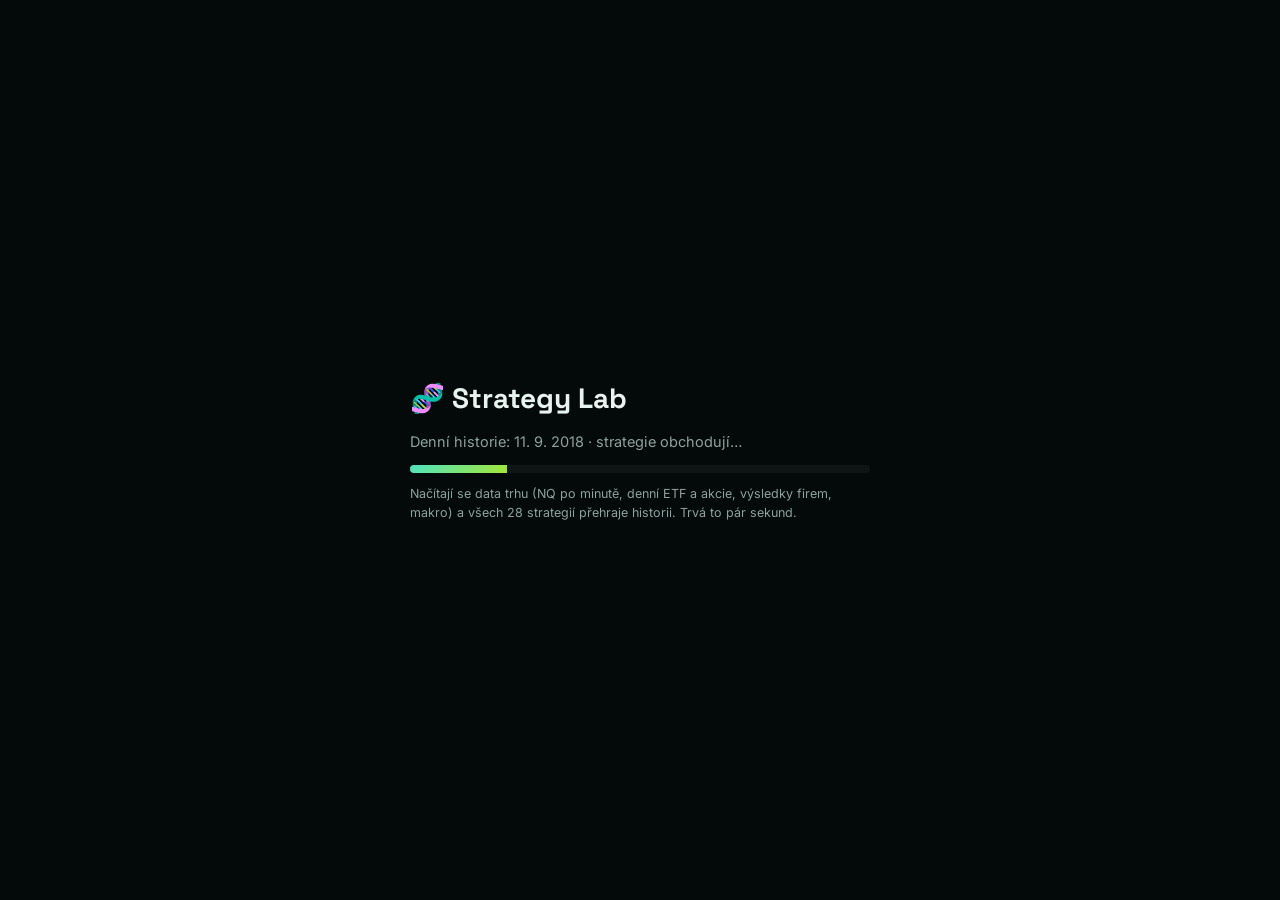
==== commit 3da2b61b: "Add files via upload" ====
--- a/index.html
+++ b/index.html
@@ -1,11 +1,3043 @@
-<!doctype html><html lang="cs"><head><meta charset="utf-8"><meta name="viewport" content="width=device-width, initial-scale=1"><title>Strategy Lab</title>
-<link rel="preconnect" href="https://fonts.googleapis.com"><link href="https://fonts.googleapis.com/css2?family=IBM+Plex+Sans:wght@400;500;600;700&display=swap" rel="stylesheet"><link rel="stylesheet" href="style.css?v=1"><script>try{var t=localStorage.getItem("theme");if(t)document.documentElement.setAttribute("data-theme",t)}catch(e){}window.TDux=function(){try{var u=JSON.parse(localStorage.getItem("ux")||"{}"),c="",F={sys:"-apple-system,BlinkMacSystemFont,Segoe UI,Roboto,Helvetica,Arial,sans-serif",read:"Atkinson Hyperlegible,Verdana,sans-serif",serif:"Newsreader,Georgia,serif",round:"Nunito,Arial Rounded MT Bold,sans-serif",mono:"JetBrains Mono,Menlo,Consolas,monospace"},G={read:"Atkinson+Hyperlegible:wght@400;700",round:"Nunito:wght@400;600;700;800",mono:"JetBrains+Mono:wght@400;600;700"};if(F[u.f]){c+="body,body *{font-family:"+F[u.f]+"!important}";if(G[u.f]&&!document.getElementById("uxf-"+u.f)){var l=document.createElement("link");l.id="uxf-"+u.f;l.rel="stylesheet";l.href="https://fonts.googleapis.com/css2?family="+G[u.f]+"&display=swap";document.head.appendChild(l)}}if(u.z&&u.z!=1)c+="html{zoom:"+u.z+"}";var A={blue:["#38BDF8","#6366F1"],green:["#2EE6A6","#0EA5E9"],orange:["#FFB547","#FF6B8A"],pink:["#F472B6","#8B7CFF"],gold:["#E8C26A","#B9812C"],red:["#FF6B8A","#B91C1C"]};if(A[u.a])c+=":root{--acc:"+A[u.a][0]+"!important}button{background-image:linear-gradient(135deg,"+A[u.a][0]+","+A[u.a][1]+")}h2::before,.side a.on,.side a[aria-current]{border-color:"+A[u.a][0]+"!important}";if(u.bg===0)c+="body::before,body::after{background-image:none!important;opacity:0!important}";if(u.op!=null){var a=Math.max(0,Math.min(1,1-u.op/100)).toFixed(2),K=["section",".tile",".k",".p"];c+=K.map(function(x){return "html:not([data-theme=light]) "+x}).join(",")+"{background:rgba(16,22,40,"+a+")!important}";c+=K.map(function(x){return "html[data-theme=light] "+x}).join(",")+"{background:rgba(255,255,255,"+a+")!important}";if(u.op<=40)c+="section,.tile,.k,.p{backdrop-filter:none!important}"}if(u.bi!=null&&u.bg!==0){var v=(u.bi/100).toFixed(2);c+="html:not([data-theme=light]) body::before{filter:opacity("+v+")}html[data-theme=light] body::before{filter:invert(1) opacity("+v+")}"}if(u.an===0)c+="*,*::before,*::after{animation:none!important;transition:none!important;scroll-behavior:auto!important}";if(u.lh)c+="p,li,td,.hint,.facts li{line-height:1.8!important}";if(u.b)c+="body{font-weight:500}b,strong,h1,h2,h3{font-weight:800!important}";var s=document.getElementById("uxs")||document.createElement("style");s.id="uxs";s.textContent=c;document.head.appendChild(s)}catch(e){}};TDux();document.addEventListener("DOMContentLoaded",TDux);</script><link rel="apple-touch-icon" href="https://dv7kjkk6kd-star.github.io/1/apple-touch-icon.png"><meta name="theme-color" content="#080C1A"><meta name="apple-mobile-web-app-capable" content="yes"><meta name="mobile-web-app-capable" content="yes"><meta name="apple-mobile-web-app-title" content="Kompas klidu">
-<link rel="stylesheet" href="lab/lab.css?v=1"></head>
-<body class="bg-equity kompas"><div class="app"><aside class="side"><div class="brand">Kompas klidu<small>Trénink trpělivosti a ovládnutí sebe sama</small><small class="mot">Všechno ostatní si mě ve správný moment najde. Na nic netlačím, trh nezajímá, co chci. Nebojuju s ním a jen čekám na to, kde jsem silný.</small></div><nav><p class="grp">Dnes</p><a href="https://dv7kjkk6kd-star.github.io/1/index.html"><span>🏠</span>Přehled</a><p class="grp">Zprávy a fundament</p><a href="https://dv7kjkk6kd-star.github.io/1/zpravy.html"><span>🗞️</span>Zprávy</a><a href="https://dv7kjkk6kd-star.github.io/1/sentiment.html"><span>💬</span>Sentiment</a><a href="https://dv7kjkk6kd-star.github.io/1/kalendar.html"><span>📅</span>Kalendář</a><a href="https://dv7kjkk6kd-star.github.io/1/predikce.html"><span>🔮</span>Predikce zpráv</a><a href="https://dv7kjkk6kd-star.github.io/1/fundament.html"><span>📰</span>Fundament</a><p class="grp">Analýza</p><a href="https://dv7kjkk6kd-star.github.io/1/premarket.html"><span>🌅</span>Pre-market akcí</a><a href="https://dv7kjkk6kd-star.github.io/1/bias.html"><span>🧭</span>Bias</a><a href="https://dv7kjkk6kd-star.github.io/1/tyden.html"><span>🗓️</span>Týdenní výhled</a><p class="grp">Statistiky</p><a href="https://dv7kjkk6kd-star.github.io/1/presnost.html"><span>🎯</span>Přesnost biasu</a><a href="https://dv7kjkk6kd-star.github.io/1/statistiky.html"><span>📊</span>Statistiky trhu</a><a href="https://dv7kjkk6kd-star.github.io/1/seance.html"><span>⏱️</span>Rozsahy a seance</a><a href="https://dv7kjkk6kd-star.github.io/1/mezitrhy.html"><span>🌐</span>Souvislosti trhů</a><p class="grp">Příprava</p><a href="https://dv7kjkk6kd-star.github.io/1/ritual.html"><span>🔔</span>Pre-session rituál</a><a href="https://dv7kjkk6kd-star.github.io/1/mentor.html"><span>🧑‍🏫</span>Plán od mentora</a><a href="https://dv7kjkk6kd-star.github.io/1/trpelivost.html"><span>⏳</span>Trpělivost</a><a href="https://dv7kjkk6kd-star.github.io/1/mindset.html"><span>🧘</span>Mindset</a><a href="https://dv7kjkk6kd-star.github.io/1/plan.html"><span>📝</span>Plán dne</a><p class="grp">Obchodování</p><a href="https://dv7kjkk6kd-star.github.io/1/journal.html"><span>📓</span>Deník obchodů</a><a href="https://dv7kjkk6kd-star.github.io/1/backtest.html"><span>🧪</span>Backtest deník</a><a href="https://dv7kjkk6kd-star.github.io/1/robot.html"><span>🤖</span>Robot (TradingView)</a><a href="index.html" aria-current="page"><span>🧬</span>Strategy Lab</a><p class="grp">Uzavření dne</p><a href="https://dv7kjkk6kd-star.github.io/1/evening.html"><span>🌙</span>Uzavření dne</a><p class="grp">Investice</p><a href="https://dv7kjkk6kd-star.github.io/1/investice.html"><span>💼</span>Investice</a><p class="grp">Knihy</p><a href="https://dv7kjkk6kd-star.github.io/1/knihy.html"><span>📚</span>Knihy o tradingu</a><p class="grp">Učení a nastavení</p><a href="https://dv7kjkk6kd-star.github.io/1/ai.html"><span>💬</span>AI asistent</a><a href="https://dv7kjkk6kd-star.github.io/1/roadmap.html"><span>🛣️</span>Roadmap</a><a href="https://dv7kjkk6kd-star.github.io/1/prirucka.html"><span>📘</span>Příručka</a><a href="https://dv7kjkk6kd-star.github.io/1/nastaveni.html"><span>⚙️</span>Nastavení</a></nav><nav class="dscn"><p class="grp">Komunita</p><a id="dsc" href="https://discord.com/app" target="_blank" rel="noopener noreferrer"><span>🎮</span>Discord</a></nav><button type="button" class="themebtn" id="themebtn"></button></aside><script>(function(){var b=document.getElementById("themebtn");if(!b)return;function cur(){return document.documentElement.getAttribute("data-theme")==="light"?"light":"dark"}function lbl(){b.textContent=cur()==="light"?"🌙 Tmavý režim":"☀️ Světlý režim"}lbl();b.onclick=function(){var n=cur()==="light"?"dark":"light";document.documentElement.setAttribute("data-theme",n);try{localStorage.setItem("theme",n)}catch(e){}lbl();if(window.LabTheme)window.LabTheme()}})();</script><div class="content"><header class="pagehead"><h1>Strategy Lab</h1><p>28 strategií od skalpů po dlouhodobé investování obchoduje reálný trh na papíře, samy se hodnotí a učí</p></header><main id="lab">
-<div id="loading"><div class="box"><b style="font-size:26px;font-weight:700">Strategy Lab</b><span id="ld-t" class="muted">Připravuji…</span><div class="pbar"><i id="ld-b" style="width:2%"></i></div><span class="muted" style="font-size:13px">Načítají se data trhu (NQ po minutě, denní ETF a akcie, výsledky firem, makro) a všech 28 strategií přehraje historii. Trvá to pár sekund.</span></div></div>
-<div class="ltop"><div class="lclock" id="clock"></div><div class="ctrl" style="display:flex;gap:8px;align-items:center;flex-wrap:wrap"><button class="btn primary" id="play" aria-label="Spustit nebo pozastavit simulaci">▶ Spustit</button><label class="muted" for="speed" style="font-size:13px">Rychlost</label><select id="speed"><option value="60">1 hod/s</option><option value="360">6 hod/s</option><option value="1380" selected>1 den/s</option><option value="5520">4 dny/s</option><option value="0">Maximum</option></select><span id="evo-live"></span><span class="chip amber" id="evo-chip" title="Fronta walk-forward optimalizací">Evoluce: –</span></div></div>
-<nav class="lnav" id="nav"></nav>
-<div id="view"></div>
-</main></div></div>
-<script src="lab/app.js?v=1"></script>
+<!doctype html><html lang="cs" data-theme="dark"><head><meta charset="utf-8"><meta name="viewport" content="width=device-width, initial-scale=1">
+<title>Strategy Lab</title><meta name="description" content="28 obchodních strategií obchoduje reálný trh na papíře, samy se hodnotí a učí.">
+<meta name="theme-color" content="#04090A">
+<link rel="icon" href="data:image/svg+xml,%3Csvg xmlns='http://www.w3.org/2000/svg' viewBox='0 0 100 100'%3E%3Ctext y='.9em' font-size='90'%3E%F0%9F%A7%AC%3C/text%3E%3C/svg%3E">
+<link rel="preconnect" href="https://fonts.googleapis.com"><link rel="preconnect" href="https://fonts.gstatic.com" crossorigin>
+<link href="https://fonts.googleapis.com/css2?family=Space+Grotesk:wght@500;600;700&family=Inter:wght@400;500;600;700&family=JetBrains+Mono:wght@400;500;600&display=swap" rel="stylesheet">
+<script>try{var t=localStorage.getItem("sl-theme");if(t)document.documentElement.setAttribute("data-theme",t)}catch(e){}</script>
+<style>
+
+:root{
+  /* Obchodní deník: chladná šedá, inkoustová modř, jantar pro evoluci. Rozložení: horní lišta + boční menu + pracovní plocha. */
+  --bg:#eceef2; --panel:#ffffff; --panel2:#f6f7f9; --ink:#121722; --muted:#5a6372; --line:#d8dce3;
+  --accent:#1d48c8; --accent-soft:rgba(29,72,200,.10); --amber:#b86e00; --amber-soft:rgba(184,110,0,.12);
+  --good:#127a47; --bad:#bf3434; --warn:#a46a10; --good-soft:rgba(18,122,71,.12); --bad-soft:rgba(191,52,52,.11);
+  --c-scalp:#7c4ddb; --c-ict:#c43c83; --c-intraday:#2a6fd6; --c-swing:#0c8f80; --c-trend:#cf6a1a; --c-quant:#2f8fb5; --c-event:#9a6a0a; --c-invest:#4b7a12;
+  --f-display:'Archivo', 'Arial Narrow', system-ui, sans-serif; --f-body:'IBM Plex Sans', system-ui, -apple-system, 'Segoe UI', sans-serif; --f-mono:'IBM Plex Mono', ui-monospace, 'SFMono-Regular', Menlo, monospace;
+  --r:8px; color-scheme: light;
+}
+@media (prefers-color-scheme: dark){ :root:not([data-theme="light"]){
+  --bg:#0e1219; --panel:#151a23; --panel2:#1a202b; --ink:#e6eaf1; --muted:#97a1b2; --line:#283041;
+  --accent:#7b9bff; --accent-soft:rgba(123,155,255,.14); --amber:#f0aa3a; --amber-soft:rgba(240,170,58,.14);
+  --good:#41c184; --bad:#ff6f6f; --warn:#f0b54a; --good-soft:rgba(65,193,132,.14); --bad-soft:rgba(255,111,111,.13);
+  --c-scalp:#a585ff; --c-ict:#f06aae; --c-intraday:#6fa6ff; --c-swing:#3cc7b4; --c-trend:#ff9a4d; --c-quant:#5fc3ea; --c-event:#e0b04a; --c-invest:#9ccc4f; color-scheme: dark; } }
+:root[data-theme="dark"]{
+  --bg:#0e1219; --panel:#151a23; --panel2:#1a202b; --ink:#e6eaf1; --muted:#97a1b2; --line:#283041;
+  --accent:#7b9bff; --accent-soft:rgba(123,155,255,.14); --amber:#f0aa3a; --amber-soft:rgba(240,170,58,.14);
+  --good:#41c184; --bad:#ff6f6f; --warn:#f0b54a; --good-soft:rgba(65,193,132,.14); --bad-soft:rgba(255,111,111,.13);
+  --c-scalp:#a585ff; --c-ict:#f06aae; --c-intraday:#6fa6ff; --c-swing:#3cc7b4; --c-trend:#ff9a4d; --c-quant:#5fc3ea; --c-event:#e0b04a; --c-invest:#9ccc4f; color-scheme: dark; }
+*{ box-sizing:border-box; }
+html,body{ height:100%; margin:0; }
+body{ background:var(--bg); color:var(--ink); font-family:var(--f-body); font-size:14px; line-height:1.5; -webkit-font-smoothing:antialiased; }
+a{ color:var(--accent); text-decoration:none; } a:hover{ text-decoration:underline; }
+button,select,input{ font:inherit; color:inherit; }
+:focus-visible{ outline:2px solid var(--accent); outline-offset:2px; border-radius:4px; }
+h1,h2,h3{ font-family:var(--f-display); font-stretch:88%; letter-spacing:-.01em; text-wrap:balance; margin:0; line-height:1.15; }
+h1{ font-size:30px; font-weight:750; } h2{ font-size:20px; font-weight:700; } h3{ font-size:15px; font-weight:700; }
+.num,.mono,td.n,th.n{ font-family:var(--f-mono); font-variant-numeric:tabular-nums; }
+.muted{ color:var(--muted); } .good{ color:var(--good); } .bad{ color:var(--bad); } .amber{ color:var(--amber); }
+.lapp{ display:grid; grid-template-columns:228px 1fr; grid-template-rows:auto 1fr; min-height:100%; }
+.ltop{ grid-column:1 / -1; display:flex; align-items:center; gap:16px; flex-wrap:wrap; padding:10px 18px; background:var(--panel); border-bottom:1px solid var(--line); position:sticky; top:0; z-index:20; }
+.lbrand{ display:flex; align-items:baseline; gap:10px; }
+.lbrand b{ font-family:var(--f-display); font-stretch:80%; font-weight:800; font-size:21px; letter-spacing:-.02em; }
+.lbrand span{ font-size:12px; color:var(--muted); }
+@media (max-width:1560px){ .lbrand span{ display:none; } }
+.clock{ display:flex; gap:12px; align-items:center; font-family:var(--f-mono); font-size:13px; flex-wrap:wrap; }
+.clock .px{ font-weight:500; }
+.ctrl{ margin-left:auto; display:flex; gap:8px; align-items:center; flex-wrap:wrap; }
+.btn{ border:1px solid var(--line); background:var(--panel2); border-radius:6px; padding:6px 12px; cursor:pointer; font-weight:500; display:inline-flex; gap:6px; align-items:center; }
+.btn:hover{ border-color:var(--accent); }
+.btn.primary{ background:var(--accent); border-color:var(--accent); color:#fff; }
+.btn.small{ padding:3px 9px; font-size:12.5px; }
+.btn.danger{ border-color:var(--bad); color:var(--bad); }
+select,input[type=number],input[type=text]{ border:1px solid var(--line); background:var(--panel2); border-radius:6px; padding:5px 8px; }
+.lnav{ border-right:1px solid var(--line); background:var(--panel); padding:14px 10px; position:sticky; top:53px; height:calc(100vh - 53px); overflow:auto; }
+.lnav a{ display:flex; justify-content:space-between; gap:8px; padding:7px 10px; border-radius:6px; color:var(--ink); font-weight:500; }
+.lnav a:hover{ background:var(--panel2); text-decoration:none; }
+.lnav a.on{ background:var(--accent-soft); color:var(--accent); }
+.lnav .grp{ font-size:11px; text-transform:uppercase; letter-spacing:.08em; color:var(--muted); padding:14px 10px 4px; }
+.lnav .cnt{ font-family:var(--f-mono); font-size:12px; color:var(--muted); }
+.lnav .note{ font-size:12px; color:var(--muted); padding:16px 10px; }
+main{ padding:20px 24px 60px; min-width:0; }
+.page-h{ display:flex; justify-content:space-between; align-items:flex-end; gap:16px; flex-wrap:wrap; margin-bottom:16px; }
+.page-h p{ margin:6px 0 0; color:var(--muted); max-width:72ch; }
+.grid{ display:grid; gap:14px; }
+.g4{ grid-template-columns:repeat(4, minmax(0,1fr)); } .g3{ grid-template-columns:repeat(3, minmax(0,1fr)); } .g2{ grid-template-columns:repeat(2, minmax(0,1fr)); }
+.g21{ grid-template-columns:minmax(0,2fr) minmax(0,1fr); }
+.card{ background:var(--panel); border:1px solid var(--line); border-radius:var(--r); padding:14px 16px; min-width:0; }
+.card > h3{ margin-bottom:10px; display:flex; justify-content:space-between; align-items:baseline; gap:10px; }
+.card > h3 small{ font-family:var(--f-body); font-weight:400; font-size:12px; color:var(--muted); font-stretch:100%; }
+.kv{ display:grid; grid-template-columns:auto 1fr; gap:3px 12px; font-size:13px; }
+.kv dt{ color:var(--muted); } .kv dd{ margin:0; text-align:right; font-family:var(--f-mono); font-variant-numeric:tabular-nums; }
+.big{ font-family:var(--f-mono); font-size:24px; font-weight:500; font-variant-numeric:tabular-nums; }
+.ltile{ background:var(--panel); border:1px solid var(--line); border-radius:var(--r); padding:10px 14px; }
+.ltile .l{ font-size:12px; color:var(--muted); } .ltile .v{ font-family:var(--f-mono); font-size:19px; font-variant-numeric:tabular-nums; }
+.ltiles{ display:grid; grid-template-columns:repeat(auto-fit, minmax(130px, 1fr)); gap:10px; }
+.chip{ display:inline-flex; align-items:center; gap:5px; font-size:11.5px; font-weight:600; padding:1px 8px; border-radius:20px; background:var(--panel2); border:1px solid var(--line); white-space:nowrap; }
+.chip i{ width:7px; height:7px; border-radius:50%; display:inline-block; }
+.chip.good{ background:var(--good-soft); border-color:transparent; color:var(--good); }
+.chip.bad{ background:var(--bad-soft); border-color:transparent; color:var(--bad); }
+.chip.amber{ background:var(--amber-soft); border-color:transparent; color:var(--amber); }
+.chip.acc{ background:var(--accent-soft); border-color:transparent; color:var(--accent); }
+.grade{ display:inline-grid; place-items:center; width:20px; height:20px; border-radius:5px; font-family:var(--f-mono); font-weight:600; font-size:12px; }
+.grade.A{ background:var(--good); color:#fff; } .grade.B{ background:var(--good-soft); color:var(--good); } .grade.C{ background:var(--panel2); color:var(--muted); border:1px solid var(--line); } .grade.D{ background:var(--bad); color:#fff; }
+.tbl-wrap{ overflow-x:auto; }
+table{ border-collapse:collapse; width:100%; font-size:13px; }
+th{ text-align:left; font-weight:600; font-size:11.5px; color:var(--muted); text-transform:uppercase; letter-spacing:.04em; padding:7px 8px; border-bottom:1px solid var(--line); white-space:nowrap; position:sticky; top:0; background:var(--panel); }
+th.sort{ cursor:pointer; } th.sort:hover{ color:var(--ink); } th.on{ color:var(--accent); }
+td{ padding:6px 8px; border-bottom:1px solid var(--line); vertical-align:middle; }
+tr:last-child td{ border-bottom:0; }
+td.n,th.n{ text-align:right; } td.mono{ white-space:nowrap; }
+tr.click{ cursor:pointer; } tr.click:hover td{ background:var(--panel2); }
+tr.shadow td{ opacity:.55; }
+.sname{ display:flex; flex-direction:column; gap:2px; }
+.sname b{ font-weight:600; }
+.cv{ width:100%; display:block; }
+.legend{ display:flex; flex-wrap:wrap; gap:6px 14px; font-size:12px; margin-top:8px; }
+.legend span{ display:inline-flex; align-items:center; gap:6px; cursor:pointer; } .legend i{ width:14px; height:3px; border-radius:2px; display:inline-block; }
+.legend span.off{ opacity:.35; }
+.feed{ display:flex; flex-direction:column; gap:8px; }
+.feed .it{ display:grid; grid-template-columns:auto 1fr auto; gap:8px; align-items:start; padding-bottom:8px; border-bottom:1px solid var(--line); }
+.feed .it:last-child{ border-bottom:0; }
+.feed .it p{ margin:2px 0 0; font-size:12.5px; color:var(--muted); }
+.seg{ display:inline-flex; border:1px solid var(--line); border-radius:6px; overflow:hidden; }
+.seg button{ border:0; background:var(--panel2); padding:4px 10px; cursor:pointer; font-size:12.5px; }
+.seg button.on{ background:var(--accent); color:#fff; }
+.filters{ display:flex; flex-wrap:wrap; gap:6px; align-items:center; }
+.filters .chip{ cursor:pointer; } .filters .chip.on{ background:var(--accent-soft); color:var(--accent); border-color:transparent; }
+.scards{ display:grid; grid-template-columns:repeat(auto-fill, minmax(290px, 1fr)); gap:12px; }
+.scard{ background:var(--panel); border:1px solid var(--line); border-left:4px solid var(--cc, var(--accent)); border-radius:var(--r); padding:12px 14px; display:flex; flex-direction:column; gap:8px; color:var(--ink); }
+.scard:hover{ border-color:var(--cc); text-decoration:none; }
+.scard p{ margin:0; font-size:13px; color:var(--muted); }
+.scard .row{ display:flex; gap:12px; font-family:var(--f-mono); font-size:12.5px; flex-wrap:wrap; }
+.prose{ max-width:76ch; } .prose p, .prose li{ font-size:14.5px; } .prose li{ margin:4px 0; }
+.prose h2{ margin:26px 0 8px; } .prose h3{ margin:18px 0 6px; }
+ol.steps{ counter-reset:s; list-style:none; padding:0; margin:0; display:flex; flex-direction:column; gap:8px; }
+ol.steps li{ counter-increment:s; display:grid; grid-template-columns:28px 1fr; gap:10px; align-items:start; }
+ol.steps li::before{ content:counter(s); font-family:var(--f-mono); font-weight:500; width:24px; height:24px; border-radius:50%; background:var(--accent-soft); color:var(--accent); display:grid; place-items:center; font-size:12.5px; }
+ul.rules{ margin:0; padding-left:18px; } ul.rules li{ margin:4px 0; }
+.lflow{ display:flex; flex-wrap:wrap; gap:8px; align-items:stretch; }
+.lflow .st{ flex:1 1 140px; background:var(--panel2); border:1px solid var(--line); border-radius:var(--r); padding:10px 12px; position:relative; }
+.lflow .st b{ display:block; font-family:var(--f-display); font-stretch:88%; font-size:15px; margin-bottom:3px; }
+.lflow .st span{ font-size:12.5px; color:var(--muted); }
+.lflow .st em{ font-style:normal; font-family:var(--f-mono); font-size:11px; color:var(--accent); }
+.note-box{ border-left:3px solid var(--amber); background:var(--amber-soft); padding:10px 14px; border-radius:0 var(--r) var(--r) 0; font-size:13.5px; }
+.warn-box{ border-left:3px solid var(--bad); background:var(--bad-soft); padding:10px 14px; border-radius:0 var(--r) var(--r) 0; font-size:13.5px; }
+.ins{ display:flex; flex-direction:column; gap:6px; } .ins div{ display:grid; grid-template-columns:16px 1fr; gap:8px; font-size:13px; }
+.ins .dot{ width:9px; height:9px; border-radius:50%; margin-top:6px; background:var(--muted); } .ins .good .dot{ background:var(--good); } .ins .warn .dot{ background:var(--bad); }
+.toc{ display:flex; flex-wrap:wrap; gap:6px; margin:8px 0 18px; }
+.sec{ margin-top:18px; }
+.switch{ display:flex; align-items:flex-start; gap:10px; padding:8px 0; border-bottom:1px solid var(--line); }
+.switch input{ margin-top:4px; width:16px; height:16px; accent-color:var(--accent); }
+.switch b{ display:block; font-weight:600; } .switch span{ font-size:12.5px; color:var(--muted); }
+.pbar{ height:6px; background:var(--panel2); border-radius:4px; overflow:hidden; } .pbar i{ display:block; height:100%; background:var(--accent); }
+.scn{ font-size:13px; background:var(--panel2); border:1px solid var(--line); border-radius:var(--r); padding:10px 12px; }
+.scn b{ font-weight:600; }
+#loading{ position:fixed; inset:0; background:var(--bg); display:grid; place-items:center; z-index:100; }
+#loading .box{ width:min(460px, 90vw); display:flex; flex-direction:column; gap:12px; }
+#loading .pbar{ height:8px; }
+.foot{ margin-top:34px; font-size:12px; color:var(--muted); max-width:90ch; }
+details summary{ cursor:pointer; font-weight:600; }
+textarea{ width:100%; min-height:120px; font-family:var(--f-mono); font-size:12px; border:1px solid var(--line); background:var(--panel2); border-radius:6px; padding:8px; color:var(--ink); }
+.drop{ border:2px dashed var(--line); border-radius:var(--r); padding:22px; text-align:center; background:var(--panel2); }
+.drop.on{ border-color:var(--accent); background:var(--accent-soft); }
+@media (max-width: 1100px){ .g4{ grid-template-columns:repeat(2, minmax(0,1fr)); } .g21{ grid-template-columns:1fr; } .g3{ grid-template-columns:1fr 1fr; } }
+@media (max-width: 760px){
+  .lapp{ grid-template-columns:1fr; }
+  .lnav{ position:static; height:auto; display:flex; overflow-x:auto; gap:4px; padding:6px 10px; border-right:0; border-bottom:1px solid var(--line); }
+  .lnav .grp, .lnav .note{ display:none; } .lnav a{ white-space:nowrap; } .lnav .cnt{ display:none; }
+  main{ padding:14px 16px 50px; } .g4,.g3,.g2{ grid-template-columns:1fr; } .ctrl{ margin-left:0; } h1{ font-size:24px; }
+}
+@media (prefers-reduced-motion: reduce){ *{ transition:none !important; animation:none !important; } }
+
+/* ===== Vlastní vzhled: laboratoř – mátově tyrkysová, limetková, milimetrový papír ===== */
+:root,:root[data-theme="dark"]{
+  --bg:#04090A; --panel:rgba(12,22,24,.66); --panel2:rgba(255,255,255,.045); --ink:#E6F3EF; --muted:#8CA39D; --line:rgba(120,240,210,.12);
+  --accent:#4FE3C1; --accent-soft:rgba(79,227,193,.14); --amber:#FFB547; --amber-soft:rgba(255,181,71,.14);
+  --good:#45D483; --bad:#FF5D73; --warn:#FFB547; --good-soft:rgba(69,212,131,.14); --bad-soft:rgba(255,93,115,.14);
+  --c-scalp:#B794F6; --c-ict:#F472B6; --c-intraday:#60A5FA; --c-swing:#4FE3C1; --c-trend:#FB923C; --c-quant:#67E8F9; --c-event:#FACC15; --c-invest:#A3E635;
+  --grid:rgba(79,227,193,.045); --glow1:rgba(79,227,193,.13); --glow2:rgba(163,230,53,.08);
+  --grad:linear-gradient(135deg,#4FE3C1,#A3E635); --on-grad:#04110D;
+  --f-display:'Space Grotesk', system-ui, sans-serif; --f-body:'Inter', system-ui, -apple-system, 'Segoe UI', sans-serif; --f-mono:'JetBrains Mono', ui-monospace, Menlo, monospace;
+  --r:14px; color-scheme:dark;
+}
+:root[data-theme="light"]{
+  --bg:#F2F6F2; --panel:rgba(255,255,255,.78); --panel2:rgba(10,60,48,.04); --ink:#0D1B17; --muted:#56685F; --line:rgba(10,70,55,.13);
+  --accent:#0E8C70; --accent-soft:rgba(14,140,112,.11); --amber:#B86E00; --amber-soft:rgba(184,110,0,.11);
+  --good:#0B8A4B; --bad:#C8324A; --warn:#A46A10; --good-soft:rgba(11,138,75,.11); --bad-soft:rgba(200,50,74,.10);
+  --c-scalp:#7C4DDB; --c-ict:#C43C83; --c-intraday:#1D6FD6; --c-swing:#0C8F80; --c-trend:#C2620F; --c-quant:#1F7FA8; --c-event:#8A6200; --c-invest:#4B7A12;
+  --grid:rgba(14,140,112,.07); --glow1:rgba(14,140,112,.10); --glow2:rgba(132,204,22,.10);
+  --grad:linear-gradient(135deg,#0E8C70,#65A30D); --on-grad:#fff; color-scheme:light;
+}
+body{font-size:14.5px;background:
+  radial-gradient(1100px 620px at 88% -12%,var(--glow1),transparent 62%),
+  radial-gradient(900px 520px at -8% 108%,var(--glow2),transparent 60%),
+  linear-gradient(var(--grid) 1px,transparent 1px) 0 0/28px 28px,
+  linear-gradient(90deg,var(--grid) 1px,transparent 1px) 0 0/28px 28px,
+  var(--bg);background-attachment:fixed}
+h1,h2,h3,.lbrand b,.lflow .st b{font-stretch:100%;letter-spacing:-.02em}
+h1{font-size:clamp(26px,3vw,34px);font-weight:700}h2{font-weight:600}h3{font-weight:600}
+.card,.ltile,.scard,.ltop,.lnav,.lflow .st{backdrop-filter:blur(14px);-webkit-backdrop-filter:blur(14px)}
+.card{border-radius:var(--r);padding:16px 18px;box-shadow:0 1px 0 rgba(255,255,255,.04) inset,0 10px 30px -18px rgba(0,0,0,.6)}
+:root[data-theme="light"] .card{box-shadow:0 10px 30px -22px rgba(10,60,48,.35)}
+.lapp{grid-template-columns:250px 1fr;gap:14px;padding:12px;min-height:100vh}
+.ltop{position:sticky;top:12px;border:1px solid var(--line);border-radius:18px;padding:10px 16px;background:var(--panel)}
+.lbrand{align-items:center}
+.lbrand b{font-size:22px;font-weight:700;background:var(--grad);-webkit-background-clip:text;background-clip:text;color:transparent}
+.lbrand span.logo{display:inline;font-size:20px;color:initial}
+td.n{white-space:nowrap}
+.lnav{position:sticky;top:86px;height:calc(100vh - 98px);border:1px solid var(--line);border-radius:18px;padding:12px 10px}
+.lnav a{border-radius:10px;padding:8px 12px;font-weight:500;border:1px solid transparent}
+.lnav a.on{background:var(--accent-soft);color:var(--ink);border-color:var(--line);box-shadow:inset 3px 0 0 var(--accent)}
+.lnav .grp{color:var(--accent);font-weight:600;letter-spacing:.12em}
+main{padding:6px 6px 60px}
+.btn{border-radius:99px;padding:7px 15px;background:var(--panel2)}
+.btn.primary{background:var(--grad);border-color:transparent;color:var(--on-grad);font-weight:600}
+.btn.primary:hover{filter:brightness(1.08)}
+.btn.small{border-radius:99px}
+.seg{border-radius:99px}.seg button.on{background:var(--grad);color:var(--on-grad)}
+select,input[type=number],input[type=text],textarea{border-radius:10px;background:var(--panel2);color:var(--ink)}
+select option{background:var(--bg);color:var(--ink)}
+th{background:transparent;position:static;color:var(--muted)}
+th.on{color:var(--accent)}
+.chip{border-radius:99px}
+.scard{border-left-width:3px}
+.scard:hover{transform:translateY(-1px);transition:transform .15s}
+.ltile{border-radius:12px}
+.big,.ltile .v{font-weight:600}
+.lflow .st{border-radius:12px}
+.note-box,.warn-box{border-radius:0 12px 12px 0}
+.themebtn{border:1px solid var(--line);background:var(--panel2);color:var(--ink);border-radius:99px;width:36px;height:34px;cursor:pointer;font-size:16px;display:grid;place-items:center}
+.themebtn:hover{border-color:var(--accent)}
+#loading{background:var(--bg)}
+#loading .pbar i{background:var(--grad)}
+::selection{background:var(--accent-soft)}
+@media (max-width:900px){.lapp{grid-template-columns:1fr;padding:8px;gap:10px}.ltop{top:8px}.lnav{position:static;height:auto;display:flex;overflow-x:auto;gap:4px;padding:6px}.lnav .grp,.lnav .note,.lnav .cnt{display:none}.lnav a{white-space:nowrap}}
+
+</style></head>
+<body>
+<div id="loading"><div class="box"><b style="font-family:var(--f-display);font-size:28px;font-weight:700">🧬 Strategy Lab</b><span id="ld-t" class="muted">Připravuji…</span><div class="pbar"><i id="ld-b" style="width:2%"></i></div><span class="muted" style="font-size:12.5px">Načítají se data trhu (NQ po minutě, denní ETF a akcie, výsledky firem, makro) a všech 28 strategií přehraje historii. Trvá to pár sekund.</span></div></div>
+<div class="lapp">
+  <header class="ltop">
+    <div class="lbrand"><span class="logo">🧬</span><b>Strategy Lab</b><span>28 strategií, které obchodují, hodnotí se a učí</span></div>
+    <div class="clock" id="clock"></div>
+    <div class="ctrl">
+      <button class="btn primary" id="play" aria-label="Spustit nebo pozastavit simulaci">▶ Spustit</button>
+      <label class="muted" for="speed" style="font-size:12.5px">Rychlost</label>
+      <select id="speed"><option value="60">1 hod/s</option><option value="360">6 hod/s</option><option value="1380" selected>1 den/s</option><option value="5520">4 dny/s</option><option value="0">Maximum</option></select>
+      <span id="evo-live"></span>
+      <span class="chip amber" id="evo-chip" title="Fronta walk-forward optimalizací">Evoluce: –</span>
+      <button type="button" class="themebtn" id="themebtn" aria-label="Přepnout světlý a tmavý režim"></button>
+    </div>
+  </header>
+  <nav class="lnav" id="nav"></nav>
+  <main id="view"></main>
+</div>
+<script>(function(){var b=document.getElementById("themebtn"),r=document.documentElement;function l(){b.textContent=r.getAttribute("data-theme")==="light"?"🌙":"☀️"}l();b.onclick=function(){var n=r.getAttribute("data-theme")==="light"?"dark":"light";r.setAttribute("data-theme",n);try{localStorage.setItem("sl-theme",n)}catch(e){}l()}})();</script>
+<script>
+(function(){
+/* ==== 00_core.js ==== */
+'use strict';
+/* ===================== JÁDRO: RNG, statistika, kalendář, řady ===================== */
+function makeRng(seed){
+  let a = (seed >>> 0) || 1, spare = null;
+  const r = function(){ a = (a + 0x6D2B79F5) | 0; let t = Math.imul(a ^ (a >>> 15), 1 | a); t = (t + Math.imul(t ^ (t >>> 7), 61 | t)) ^ t; return ((t ^ (t >>> 14)) >>> 0) / 4294967296; };
+  r.norm = function(){ if (spare !== null){ const s = spare; spare = null; return s; } let u, v, s; do { u = r()*2-1; v = r()*2-1; s = u*u+v*v; } while (s >= 1 || s === 0); const m = Math.sqrt(-2*Math.log(s)/s); spare = v*m; return u*m; };
+  r.fat = function(){ const z = r.norm(); return r() < 0.04 ? z*2.3 : z; };
+  r.int = (lo, hi) => lo + Math.floor(r()*(hi-lo+1));
+  r.pick = arr => arr[Math.floor(r()*arr.length)];
+  return r;
+}
+const clamp = (x, a, b) => x < a ? a : x > b ? b : x;
+const mean = a => { if(!a.length) return 0; let s=0; for(const x of a) s+=x; return s/a.length; };
+const stdev = a => { if(a.length<2) return 0; const m=mean(a); let s=0; for(const x of a) s+=(x-m)*(x-m); return Math.sqrt(s/(a.length-1)); };
+const sum = a => { let s=0; for(const x of a) s+=x; return s; };
+const tick = (p, t) => Math.round(p / t) * t;
+const NQ_TICK = 0.25;
+
+/* ---------- Kalendář obchodních dnů (Po–Pá) ---------- */
+class Calendar {
+  constructor(y, m, d){ this.list = []; this.cur = Date.UTC(y, m-1, d); this._tdom = []; this._dtme = []; }
+  ensure(n){ while (this.list.length <= n){ const dt = new Date(this.cur); const wd = dt.getUTCDay(); if (wd !== 0 && wd !== 6) this.list.push({ y: dt.getUTCFullYear(), m: dt.getUTCMonth()+1, d: dt.getUTCDate(), wd }); this.cur += 86400000; } }
+  get(d){ this.ensure(d + 25); return this.list[d]; }
+  isMonthEnd(d){ return this.get(d).m !== this.get(d+1).m; }
+  tdom(d){ if (this._tdom[d] !== undefined) return this._tdom[d]; let k = 1, x = d; while (x > 0 && this.get(x-1).m === this.get(d).m){ k++; x--; } this._tdom[d] = k; return k; }
+  dtme(d){ let k = 0, x = d; while (this.get(x+1).m === this.get(d).m){ k++; x++; } return k; } // počet obch. dnů do konce měsíce (0 = poslední den)
+  fmt(d){ const t = this.get(d); return t.d + '. ' + t.m + '. ' + t.y; }
+  iso(d){ const t = this.get(d); return t.y + '-' + String(t.m).padStart(2,'0') + '-' + String(t.d).padStart(2,'0'); }
+}
+function calendarEndingAt(y, m, d, nBack){
+  // vrátí kalendář, jehož den index nBack připadá na zadané datum (nebo nejbližší obchodní den před ním)
+  let t = Date.UTC(y, m-1, d), k = 0;
+  while (k < nBack){ t -= 86400000; const wd = new Date(t).getUTCDay(); if (wd !== 0 && wd !== 6) k++; }
+  const dt = new Date(t); return new Calendar(dt.getUTCFullYear(), dt.getUTCMonth()+1, dt.getUTCDate());
+}
+const fmtClock = c => { c = ((c % 1440) + 1440) % 1440; return String(Math.floor(c/60)).padStart(2,'0') + ':' + String(c%60).padStart(2,'0'); };
+const sessMinToClock = m => (1080 + m) % 1440;          // minuta seance (od 18:00 NY) -> NY čas
+const clockToSessMin = c => (c - 1080 + 1440) % 1440;
+
+/* ---------- Časové řady s absolutním indexováním a ořezem ---------- */
+class Series {
+  constructor(id, tf, extra){ this.id = id; this.tf = tf; this.base = 0; this.O=[]; this.H=[]; this.L=[]; this.C=[]; this.V=[]; this.x = {}; for (const k of (extra||[])) this.x[k] = []; this.ind = {}; }
+  get n(){ return this.base + this.C.length; }
+  push(o, h, l, c, v){ this.O.push(o); this.H.push(h); this.L.push(l); this.C.push(c); this.V.push(v); return this.n - 1; }
+  o(i){ return this.O[i - this.base]; } h(i){ return this.H[i - this.base]; } l(i){ return this.L[i - this.base]; }
+  c(i){ return this.C[i - this.base]; } v(i){ return this.V[i - this.base]; }
+  X(k, i){ return this.x[k][i - this.base]; }
+  has(i){ return i >= this.base && i < this.n; }
+  trim(keep){ const cut = this.C.length - keep; if (cut <= 0) return; const sp = a => a.splice(0, cut);
+    sp(this.O); sp(this.H); sp(this.L); sp(this.C); sp(this.V); for (const k in this.x) sp(this.x[k]);
+    for (const k in this.ind){ const I = this.ind[k]; for (const f in I) if (Array.isArray(I[f])) sp(I[f]); }
+    this.base += cut; }
+}
+
+/* ---------- Indikátory (líně počítané, cache na řadě) ---------- */
+function indArr(s, name, len){
+  const key = name + len; let I = s.ind[key];
+  if (!I){ I = s.ind[key] = { a: [] }; if (name === 'rsi'){ I.g = []; I.l = []; } }
+  const a = I.a, N = s.C.length, C = s.C, H = s.H, L = s.L, V = s.V;
+  for (let r = a.length; r < N; r++){
+    let val;
+    switch (name){
+      case 'sma': { if (r < len-1){ val = NaN; break; } let q = 0; for (let k = r-len+1; k <= r; k++) q += C[k]; val = q/len; break; }
+      case 'vsma': { if (r < len-1){ val = NaN; break; } let q = 0; for (let k = r-len+1; k <= r; k++) q += V[k]; val = q/len; break; }
+      case 'ema': { const pr = r > 0 ? a[r-1] : NaN; val = isNaN(pr) ? C[r] : pr + 2/(len+1)*(C[r]-pr); break; }
+      case 'atr': { const tr = r === 0 ? H[r]-L[r] : Math.max(H[r]-L[r], Math.abs(H[r]-C[r-1]), Math.abs(L[r]-C[r-1]));
+        if (r === 0) val = tr; else if (r < len) val = (a[r-1]*r + tr)/(r+1); else val = (a[r-1]*(len-1) + tr)/len; break; }
+      case 'rsi': { const ch = r === 0 ? 0 : C[r]-C[r-1], gn = ch > 0 ? ch : 0, ls = ch < 0 ? -ch : 0; let g, l;
+        if (r === 0){ g = 0; l = 0; } else if (r <= len){ g = (I.g[r-1]*(r-1) + gn)/r; l = (I.l[r-1]*(r-1) + ls)/r; } else { g = (I.g[r-1]*(len-1)+gn)/len; l = (I.l[r-1]*(len-1)+ls)/len; }
+        I.g.push(g); I.l.push(l); val = r < 2 ? 50 : (l === 0 ? 100 : 100 - 100/(1 + g/l)); break; }
+      case 'hh': { let m = -Infinity; for (let k = Math.max(0, r-len+1); k <= r; k++) if (H[k] > m) m = H[k]; val = m; break; }
+      case 'll': { let m = Infinity; for (let k = Math.max(0, r-len+1); k <= r; k++) if (L[k] < m) m = L[k]; val = m; break; }
+      case 'hc': { let m = -Infinity; for (let k = Math.max(0, r-len+1); k <= r; k++) if (C[k] > m) m = C[k]; val = m; break; }
+      case 'std': { if (r < len-1){ val = NaN; break; } let q = 0, q2 = 0; for (let k = r-len+1; k <= r; k++){ q += C[k]; q2 += C[k]*C[k]; } const mu = q/len; val = Math.sqrt(Math.max(0, q2/len - mu*mu)); break; }
+      case 'vol': { if (r < len){ val = NaN; break; } let q = 0, q2 = 0; for (let k = r-len+1; k <= r; k++){ const x = Math.log(C[k]/C[k-1]); q += x; q2 += x*x; } const mu = q/len; val = Math.sqrt(Math.max(0, q2/len - mu*mu)); break; }
+      case 'roc': { val = r < len ? NaN : C[r]/C[r-len] - 1; break; }
+      default: val = NaN;
+    }
+    a.push(val);
+  }
+  return a;
+}
+function ind(s, name, len, i){ const a = indArr(s, name, len); return a[i - s.base]; }
+
+/* ---------- Formátování (česky) ---------- */
+const nf = (x, dec = 2) => (x === null || x === undefined || isNaN(x)) ? '–' : x.toLocaleString('cs-CZ', { minimumFractionDigits: dec, maximumFractionDigits: dec });
+const pct = (x, dec = 1) => (x === null || x === undefined || isNaN(x)) ? '–' : (x*100).toLocaleString('cs-CZ', { minimumFractionDigits: dec, maximumFractionDigits: dec }) + ' %';
+const spct = (x, dec = 1) => (x === null || x === undefined || isNaN(x)) ? '–' : (x > 0 ? '+' : '') + pct(x, dec);
+const money = x => (x === null || x === undefined || isNaN(x)) ? '–' : Math.round(x).toLocaleString('cs-CZ') + ' $';
+const smoney = x => (x === null || x === undefined || isNaN(x)) ? '–' : (x > 0 ? '+' : '') + money(x);
+const fR = x => (x === null || x === undefined || isNaN(x)) ? '–' : (x > 0 ? '+' : '') + nf(x, 2) + 'R';
+const esc = s => String(s).replace(/[&<>"']/g, c => ({ '&':'&amp;', '<':'&lt;', '>':'&gt;', '"':'&quot;', "'":'&#39;' }[c]));
+
+/* ==== 10_sim.js ==== */
+/* ===================== SIMULÁTOR TRHU ===================== */
+const ANOMALIES = [
+  { k:'trend',    name:'Trendová perzistence', desc:'Režimy trhu (býčí, range, medvědí, krize) trvají týdny až roky a ostatní aktiva mají pomalý vlastní drift. Na tom vydělává trend following (Turtle, CTA, Faber, Dual Momentum).' },
+  { k:'meanrev',  name:'Krátkodobý návrat k průměru', desc:'Po dni zavřeném u minima (nízké IBS) nebo po propadu bývá další den mírně nahoru a reziduální výnosy akcií se druhý den částečně vrací. Na tom stojí RSI(2), IBS a stat-arb.' },
+  { k:'volclust', name:'Shlukování volatility', desc:'Klidné dny následují klidné a bouřlivé bouřlivé (GARCH). Ovlivňuje velikost stopů a pozic.' },
+  { k:'sweeps',   name:'Lov likvidity / Judas swing', desc:'Část dní začne falešným pohybem, který vybere stopky za asijským nebo londýnským high/low (nebo za rozpětím 9:30–10:00), pak se otočí s displacementem, vrátí se do FVG a pokračuje k likviditě. Směr dne navíc souvisí s denním biasem (kde včera zavřel). Na tom stojí ICT modely.' },
+  { k:'orb',      name:'Momentum otevíracího rozpětí', desc:'Na trendových dnech určí směr dne už první minuty po 9:30. Bez této anomálie první hodina trendových dnů často klame.' },
+  { k:'news',     name:'Pokračování po makro zprávách', desc:'Po CPI, NFP a FOMC trh v 65 % případů pokračuje ve směru první reakce. Bez anomálie je to 50/50.' },
+  { k:'tom',      name:'Efekt přelomu měsíce', desc:'Poslední obchodní den v měsíci a první 3 dny nového měsíce mají mírně kladný drift (přítoky peněz z penzí a mezd).' },
+  { k:'value',    name:'Návrat k fundamentální hodnotě', desc:'Cena akcie se pomalu stahuje k férové hodnotě (zisk × férové P/E) a kvalitní firmy mají malou prémii. Na tom stojí Graham, Buffett a Magic Formula.' },
+  { k:'pead',     name:'Drift po výsledcích (PEAD)', desc:'Po pozitivním nebo negativním překvapení ve výsledcích cena driftuje stejným směrem ještě asi 60 dní (Ball & Brown 1968).' },
+  { k:'senti',    name:'Sentiment', desc:'Zprávový sentiment akcie (−1 až 1) mírně předpovídá další dny (studie Bloombergu). Extrémní strach indexu je kontrariánsky kladný, extrémní chamtivost mírně záporná.' },
+  { k:'macro',    name:'Makro řídí režimy', desc:'Slabý růst (PMI pod 48,5) zvyšuje šanci na medvědí trh, silný růst zase na býčí. Proto mají fundamenty v labu prediktivní hodnotu.' },
+  { k:'pairs',    name:'Kointegrované páry', desc:'BANK/POJI a KOVO/OCEL sdílí faktor a jejich spread se vrací k průměru (poločas ~12 dní). Na tom stojí párové obchodování.' },
+];
+const DEFAULT_ANOM = Object.fromEntries(ANOMALIES.map(a => [a.k, true]));
+
+const REG = [
+  { name:'Býčí trend',    mu: 0.0011,  sig: 0.0105 },
+  { name:'Range',         mu: 0.0000,  sig: 0.0120 },
+  { name:'Medvědí trend', mu:-0.0010,  sig: 0.0180 },
+  { name:'Krize',         mu:-0.0040,  sig: 0.0350 },
+];
+const TRANS = [
+  [0.9955, 0.0030, 0.0010, 0.0005],
+  [0.0060, 0.9900, 0.0035, 0.0005],
+  [0.0040, 0.0060, 0.9880, 0.0020],
+  [0.0200, 0.0100, 0.0200, 0.9500],
+];
+const DAILY_ASSETS = [
+  { sym:'NQ',     name:'NQ – Nasdaq 100 futures', cls:'fut', p0: 4200 },
+  { sym:'WORLD',  name:'Akcie svět mimo USA',     cls:'etf', p0: 50 },
+  { sym:'BOND20', name:'Dluhopisy USA 20+ let',   cls:'etf', p0: 120 },
+  { sym:'BOND7',  name:'Dluhopisy USA 7–10 let',  cls:'etf', p0: 105 },
+  { sym:'GOLD',   name:'Zlato',                   cls:'fut', p0: 1200 },
+  { sym:'COMM',   name:'Komodity (koš)',          cls:'etf', p0: 20 },
+  { sym:'EURUSD', name:'EUR/USD',                 cls:'fx',  p0: 1.10 },
+];
+const STOCK_DEFS = [
+  ['CHIP','tech','Polovodiče'],['SOFT','tech','Software'],['DRON','tech','Drony a robotika'],['GAME','tech','Herní studio'],
+  ['BIOT','zdrav','Biotechnologie'],['MEDI','zdrav','Zdravotnické přístroje'],['FARM','zdrav','Farmacie'],
+  ['BANK','fin','Banka'],['POJI','fin','Pojišťovna'],
+  ['KOVO','prum','Strojírenství'],['OCEL','prum','Ocelárny'],['STAV','prum','Stavebnictví'],['LOGI','prum','Logistika'],['SKLO','prum','Sklárny'],
+  ['AUTO','spot','Automobilka'],['PIVO','spot','Pivovar'],['RETL','spot','Maloobchod'],['HOTL','spot','Hotely'],
+  ['ENRG','ener','Ropa a plyn'],['SOLR','ener','Solární energie'],['CHEM','mat','Chemie'],['LESY','mat','Dřevo a papír'],
+  ['TELC','tel','Telekomunikace'],['VLTA','util','Energetická síť'],
+];
+const PAIRS = [['BANK','POJI'], ['KOVO','OCEL']];
+const SECTOR_NAMES = { tech:'Technologie', zdrav:'Zdravotnictví', fin:'Finance', prum:'Průmysl', spot:'Spotřební', ener:'Energie', mat:'Materiály', tel:'Telekomunikace', util:'Utility' };
+
+function volMult(c){
+  if (c >= 1080 || c < 120) return 0.42;  // Asie 18:00–02:00
+  if (c < 300) return 0.85;                // Londýn
+  if (c < 510) return 0.55;
+  if (c < 570) return 0.75;                // 8:30 zprávy
+  if (c < 630) return 1.7;                 // otevření NY
+  if (c < 690) return 1.2;
+  if (c < 810) return 0.7;                 // oběd
+  if (c < 900) return 0.95;
+  if (c < 960) return 1.25;                // power hour
+  return 0.5;
+}
+function newWorld(kind, cal){
+  const W = { kind, cal,
+    m1: new Series('NQ','1m', ['K','Dd','vwap','vstd','asH','asL','lnH','lnL','onH','onL','rtH','rtL','e5','e15','e60']),
+    s5: new Series('NQ','5m', ['j','K','Dd']), s15: new Series('NQ','15m', ['j','K','Dd']), s60: new Series('NQ','60m', ['j','K','Dd']),
+    sess: [], daily: {}, macro: [], events: [], stocks: [], stockMap: {}, symInfo: {}, days: 0, intraFrom: -1, hidden: [], buildDaily: true };
+  W.tracker = new Tracker(W);
+  return W;
+}
+
+/* ---------- Tracker: seance, VWAP, likvidita, profil, agregace TF ---------- */
+class Tracker {
+  constructor(W){ this.W = W; this.day = -1; this.agg = { 5: null, 15: null, 60: null }; }
+  startDay(d, o){
+    const W = this.W, D = W.daily.NQ, prev = W.sess[d-1];
+    const S = { d, start: W.m1.n, dayOpen: o, nyMid: null, rthOpen: null, rthC: null, va: null };
+    if (D && D.has(d-1)){ S.pdh = D.h(d-1); S.pdl = D.l(d-1); S.pdc = D.c(d-1); S.pdo = D.o(d-1); }
+    else { S.pdh = o; S.pdl = o; S.pdc = o; S.pdo = o; }
+    if (D && D.has(d-2)){ S.ppdh = D.h(d-2); S.ppdl = D.l(d-2); S.ppdc = D.c(d-2); } else { S.ppdh = S.pdh; S.ppdl = S.pdl; S.ppdc = S.pdc; }
+    S.pdMid = (S.pdh + S.pdl) / 2;
+    S.prthC = prev && prev.rthC !== null ? prev.rthC : S.pdc;
+    S.pva = prev && prev.va ? prev.va : null;
+    W.sess[d] = S; this.day = d; this.S = S;
+    this.as = [NaN, NaN]; this.ln = [NaN, NaN]; this.on = [-Infinity, Infinity]; this.rt = [NaN, NaN];
+    this.gpv = 0; this.gv = 0; this.gpv2 = 0; this.prof = new Map(); this.bin = Math.max(NQ_TICK, tick(o * 0.00015, NQ_TICK));
+    this.dO = o; this.dH = -Infinity; this.dL = Infinity; this.dV = 0; this.dC = o; this.agg = { 5: null, 15: null, 60: null };
+  }
+  add(o, h, l, c, v, clock, d){
+    const W = this.W, M = W.m1, X = M.x;
+    if (d !== this.day){ if (this.day >= 0) this.endDay(); this.startDay(d, o); }
+    const S = this.S;
+    const i = M.push(o, h, l, c, v);
+    X.K.push(clock); X.Dd.push(d);
+    this.dH = Math.max(this.dH, h); this.dL = Math.min(this.dL, l); this.dV += v; this.dC = c;
+    if (clock === 0 && S.nyMid === null) S.nyMid = o;
+    if (clock >= 570 && clock < 1020 && S.rthOpen === null){ S.rthOpen = o; this.gpv = 0; this.gv = 0; this.gpv2 = 0; }
+    // Asie 20:00–02:00
+    if (clock >= 1200 || clock < 120){ this.as[0] = isNaN(this.as[0]) ? h : Math.max(this.as[0], h); this.as[1] = isNaN(this.as[1]) ? l : Math.min(this.as[1], l); }
+    if (clock >= 120 && clock < 510){ this.ln[0] = isNaN(this.ln[0]) ? h : Math.max(this.ln[0], h); this.ln[1] = isNaN(this.ln[1]) ? l : Math.min(this.ln[1], l); }
+    if (clock >= 1080 || clock < 570){ this.on[0] = Math.max(this.on[0], h); this.on[1] = Math.min(this.on[1], l); }
+    if (clock >= 570 && clock < 960){ this.rt[0] = isNaN(this.rt[0]) ? h : Math.max(this.rt[0], h); this.rt[1] = isNaN(this.rt[1]) ? l : Math.min(this.rt[1], l);
+      const nb = Math.max(1, Math.min(8, Math.round((h - l) / this.bin))); const vv = v / nb;
+      for (let k = 0; k < nb; k++){ const px = nb === 1 ? (h+l+c)/3 : l + (h-l)*(k+0.5)/nb; const b = Math.floor(px / this.bin); this.prof.set(b, (this.prof.get(b)||0) + vv); } }
+    const tp = (h + l + c) / 3; this.gpv += tp*v; this.gv += v; this.gpv2 += tp*tp*v;
+    const vw = this.gv > 0 ? this.gpv / this.gv : c;
+    X.vwap.push(vw); X.vstd.push(this.gv > 0 ? Math.sqrt(Math.max(0, this.gpv2/this.gv - vw*vw)) : 0);
+    X.asH.push(this.as[0]); X.asL.push(this.as[1]); X.lnH.push(this.ln[0]); X.lnL.push(this.ln[1]);
+    X.onH.push(this.on[0]); X.onL.push(this.on[1]); X.rtH.push(this.rt[0]); X.rtL.push(this.rt[1]);
+    if (clock === 959){ S.rthC = c; this.computeVA(); }
+    const m = clockToSessMin(clock);
+    for (const n of [5, 15, 60]){
+      const ser = n === 5 ? W.s5 : n === 15 ? W.s15 : W.s60, key = 'e' + n, bucket = Math.floor(m / n);
+      let A = this.agg[n], done = -1;
+      if (A && A.b !== bucket){ done = this.flushAgg(n, ser, i - 1); A = null; }
+      if (!A){ A = this.agg[n] = { b: bucket, o, h, l, c, v }; } else { A.h = Math.max(A.h, h); A.l = Math.min(A.l, l); A.c = c; A.v += v; }
+      if (m % n === n - 1) done = this.flushAgg(n, ser, i);
+      X[key].push(done);
+    }
+    return i;
+  }
+  flushAgg(n, ser, j){
+    const A = this.agg[n]; if (!A) return -1; this.agg[n] = null;
+    const k = ser.push(A.o, A.h, A.l, A.c, A.v); const M = this.W.m1;
+    ser.x.j.push(j); ser.x.K.push(M.X('K', Math.max(M.base, j))); ser.x.Dd.push(this.day); return k;
+  }
+  computeVA(){
+    const S = this.S; if (!this.prof.size) return;
+    const keys = [...this.prof.keys()].sort((a,b) => a-b); const vols = keys.map(k => this.prof.get(k));
+    let tot = 0, pi = 0; for (let k = 0; k < vols.length; k++){ tot += vols[k]; if (vols[k] > vols[pi]) pi = k; }
+    let lo = pi, hi = pi, cum = vols[pi];
+    while (cum < 0.7 * tot && (lo > 0 || hi < vols.length - 1)){
+      const up = hi < vols.length-1 ? vols[hi+1] : -1, dn = lo > 0 ? vols[lo-1] : -1;
+      if (up >= dn){ hi++; cum += up; } else { lo--; cum += dn; }
+    }
+    S.va = { vah: (keys[hi]+1)*this.bin, val: keys[lo]*this.bin, poc: (keys[pi]+0.5)*this.bin };
+  }
+  endDay(){
+    const W = this.W, M = W.m1, last = M.n - 1;
+    for (const n of [5, 15, 60]){ const ser = n === 5 ? W.s5 : n === 15 ? W.s15 : W.s60; if (this.agg[n]){ const k = this.flushAgg(n, ser, last); M.x['e'+n][last - M.base] = k; } }
+    if (!this.S.va) this.computeVA();
+    if (this.S.rthC === null) this.S.rthC = this.dC;
+    if (W.buildDaily){ const D = W.daily.NQ; while (D.n < this.day) D.push(this.dO, this.dO, this.dO, this.dO, 0); if (D.n === this.day) D.push(this.dO, this.dH, this.dL, this.dC, this.dV); }
+    this.day = -1;
+  }
+}
+
+/* ---------- Denní model: režimy, makro, sentiment, aktiva, akcie ---------- */
+class Sim {
+  constructor(W, seed, anom){
+    this.W = W; this.rng = makeRng(seed); this.A = Object.assign({}, DEFAULT_ANOM, anom || {});
+    const r = this.rng;
+    this.regime = 0; this.h = REG[0].sig ** 2; this.lastR = 0; this.lastIBS = 0.5; this.lastEps = 0;
+    this.g = 52; this.pi = 1.6; this.rate = 0.25; this.y20 = 2.6; this.y7 = 2.0; this.lastCPI = 1.6; this.lastNFP = 180; this.fg = 55;
+    this.drift = { GOLD: 0, COMM: 0, EURUSD: 0, WORLD: 0 };
+    for (const a of DAILY_ASSETS){ W.daily[a.sym] = new Series(a.sym, '1d'); W.symInfo[a.sym] = { name: a.name, cls: a.cls }; }
+    STOCK_DEFS.forEach(([sym, sec, name], idx) => {
+      const q = r()*2 - 1, tech = sec === 'tech';
+      const st = { sym, sec, name, idx, q, g: clamp(0.03 + 0.2*r() + (tech ? 0.08 : 0), -0.05, 0.4), beta: clamp(0.65 + 0.75*r() + (tech ? 0.25 : 0) - (sec === 'util' ? 0.3 : 0), 0.3, 1.9),
+        sig: 0.011 + 0.014*r() + (tech ? 0.004 : 0), de: clamp(0.15 + 1.4*r()*(1 - 0.4*q), 0.05, 2.5), off: (idx*11) % 63,
+        epsQ: [], lastE: 0, pead: { left: 0, mag: 0 }, s: 0, sue: 0, fscore: 5, F: [], fAt: [], sent: [], pair: null };
+      st.roic = clamp(0.05 + 0.12*(q+1)/2 + 0.03*r.norm(), 0.01, 0.4);
+      let e = 0.4 + 1.6*r(); const q0 = []; for (let k = 0; k < 8; k++){ q0.push(e); e *= 1 + st.g/4 + 0.03*r.norm(); } st.epsQ = q0;
+      st.fairPE = () => clamp(8 + 55*st.g + 3*st.q, 7, 40);
+      const ttm = sum(st.epsQ.slice(-4)); const p0 = ttm * st.fairPE() * Math.exp(0.35*r.norm());
+      W.daily[sym] = new Series(sym, '1d'); W.symInfo[sym] = { name, cls: 'stock', sec }; W.stocks.push(st); W.stockMap[sym] = st; st.p0 = p0;
+    });
+    W.pairs = PAIRS;
+    for (const [a, b] of PAIRS){ const A = W.stockMap[a], B = W.stockMap[b]; A.pair = b; B.pair = a; B.beta = A.beta; B.sig = A.sig; B.p0 = A.p0 * (0.8 + 0.4*r()); }
+    this.pairS = PAIRS.map(() => 0); this.secShock = {}; this.prevIdio = {};
+    this.snapF(0, true);
+  }
+  // fundamentální snapshot akcií (při reportu)
+  snapF(d, init){
+    for (const st of this.W.stocks){
+      if (!init && (d + st.off) % 63 !== 0) continue;
+      const q = st.epsQ, n = q.length, ttm = q[n-1]+q[n-2]+q[n-3]+q[n-4], ttmPrev = q[n-5]+q[n-6]+q[n-7]+q[n-8];
+      const yoyQ = q[n-1] / q[n-5] - 1, yoyA = ttm / ttmPrev - 1;
+      let f = 0; f += ttm > 0 ? 1 : 0; f += yoyA > 0 ? 1 : 0; f += st.q > -0.6 ? 1 : 0; f += st.q > 0 ? 1 : 0; f += st.de < 0.8 ? 1 : 0;
+      f += st.deTrend === undefined || st.deTrend <= 0 ? 1 : 0; f += 1; f += yoyQ > st.g ? 1 : 0; f += this.rng() < 0.5 + 0.3*st.q ? 1 : 0;
+      st.fscore = f;
+      st.F.push({ d, ttm, epsQ: q[n-1], yoyQ, yoyA, g: st.g, roic: st.roic, de: st.de, fscore: f, sue: st.sue, q: st.q });
+    }
+  }
+  genEvents(d){
+    const W = this.W, cal = W.cal, r = this.rng, t = cal.get(d), tdom = cal.tdom(d), ev = [];
+    if (tdom === 8){ const act = +(this.pi + 0.08*r.norm()).toFixed(2), exp = +(this.lastCPI + 0.5*(this.pi - this.lastCPI)).toFixed(2), z = (act - exp)/0.1;
+      ev.push({ type:'CPI', name:'CPI – inflace (r/r)', clock: 510, impact: 3, exp, act, z, react: -1, unit: ' %' }); this.lastCPI = act; }
+    if (t.wd === 5 && t.d <= 7){ const exp = Math.round(150 + 30*(this.g - 50)), act = Math.round(exp + 60*r.norm()), z = (act - exp)/60;
+      ev.push({ type:'NFP', name:'NFP – nová pracovní místa (tis.)', clock: 510, impact: 3, exp, act, z, react: this.pi > 3.5 ? -0.5 : 0.6, unit: '' }); this.lastNFP = act; }
+    if ([1,3,5,6,7,9,11,12].includes(t.m) && tdom === 12){
+      const target = clamp(0.5 + 1.5*(this.pi - 2) + 0.25*(this.g - 50), 0, 8), gap = target - this.rate;
+      let move = 0; if (gap > 1.5) move = 0.5; else if (gap > 0.375) move = 0.25; else if (gap < -1.5) move = -0.5; else if (gap < -0.375) move = -0.25;
+      const expMove = r() < 0.8 ? move : (move === 0 ? 0.25*Math.sign(gap || 1) : 0), z = (move - expMove)/0.1;
+      ev.push({ type:'FOMC', name:'FOMC – rozhodnutí o sazbách', clock: 840, impact: 3, exp: +(this.rate + expMove).toFixed(2), act: +(this.rate + move).toFixed(2), z, react: -1, unit: ' %' });
+      this.rate = Math.max(0, this.rate + move); this.rateMove = move;
+    } else this.rateMove = 0;
+    for (const st of W.stocks) if ((d + st.off) % 63 === 0) ev.push({ type:'EARN', sym: st.sym, name:'Výsledky ' + st.sym, clock: 0, impact: 1 });
+    W.events[d] = ev; return ev;
+  }
+  planUS(d){
+    const A = this.A, R = REG[this.regime], cal = this.W.cal;
+    let mu = A.trend ? R.mu : 0.00045;
+    if (A.meanrev) mu += -0.05*this.lastR + 0.003*(0.5 - this.lastIBS) * (this.regime >= 2 ? 1.5 : 1);
+    if (A.tom && (cal.isMonthEnd(d) || cal.tdom(d) <= 3)) mu += 0.0008;
+    if (A.senti){ if (this.fg < 20) mu += 0.0007; else if (this.fg > 85) mu -= 0.0004; }
+    const target = R.sig*R.sig;
+    if (A.volclust){ const al = 0.08, be = 0.90; this.h = (1 - al - be)*target + al*this.lastEps*this.lastEps + be*this.h; this.h = clamp(this.h, target*0.35, target*4); }
+    else this.h = target;
+    this.plan = { mu, sig: Math.sqrt(this.h), regime: this.regime };
+    return this.plan;
+  }
+  beginDay(d){ this.dayType = null; const ev = this.genEvents(d); const plan = this.planUS(d); plan.events = ev; this.d = d; return plan; }
+  newsJump(plan){ // denní verze reakce na zprávy
+    let j = 0; for (const e of plan.events){ if (e.type === 'EARN') continue; const base = e.react*clamp(e.z, -3, 3)*0.12*plan.sig; j += base * (this.A.news ? (this.rng() < 0.65 ? 1.6 : 0.6) : (this.rng() < 0.5 ? 1.4 : 0.6)); } return j;
+  }
+  barFrom(prevC, ret, sig, gapFrac){
+    const r = this.rng; const o = prevC * Math.exp(ret*gapFrac + 0.15*sig*r.norm()); const c = prevC * Math.exp(ret);
+    const h = Math.max(o, c) * Math.exp(Math.abs(r.norm())*sig*0.55), l = Math.min(o, c) * Math.exp(-Math.abs(r.norm())*sig*0.55);
+    return [o, h, l, c];
+  }
+  genUSDaily(plan){
+    const D = this.W.daily.NQ, d = this.d, r = this.rng, prevC = d > 0 ? D.c(d-1) : DAILY_ASSETS[0].p0;
+    const ret = plan.mu + plan.sig*r.fat() + this.newsJump(plan);
+    let [o, h, l, c] = this.barFrom(prevC, ret, plan.sig, 0.25);
+    [o, h, l, c] = [o, h, l, c].map(x => tick(x, NQ_TICK));
+    D.push(o, Math.max(o, h, c), Math.min(o, l, c), c, Math.round(450000*(1 + 1.5*Math.abs(ret)/plan.sig)*Math.exp(0.25*r.norm())));
+  }
+  finalizeDay(d){
+    const W = this.W, A = this.A, r = this.rng, D = W.daily.NQ, plan = this.plan, cal = W.cal;
+    const c = D.c(d), pc = d > 0 ? D.c(d-1) : D.o(d), rm = Math.log(c/pc);
+    this.lastEps = rm - plan.mu; this.lastR = rm; const rg = D.h(d) - D.l(d); this.lastIBS = rg > 0 ? (c - D.l(d))/rg : 0.5;
+    W.hidden[d] = { regime: this.regime, dayType: this.dayType || null };
+    // makro
+    const regEff = [0.006, 0, -0.012, -0.05][this.regime];
+    this.g = clamp(this.g + 0.004*(51 - this.g) + 0.10*r.norm() + regEff, 38, 62);
+    this.pi = clamp(this.pi + 0.003*(2.5 - this.pi) + 0.012*r.norm() + 0.0015*(this.g - 50), -0.5, 9);
+    // přechod režimu
+    const row = TRANS[this.regime].slice();
+    if (A.macro){
+      if (this.regime === 0){ if (this.g < 48.5){ row[2] *= 3; row[3] *= 2; } if (this.g > 53) row[2] *= 0.5; }
+      if (this.regime === 1){ if (this.g > 53) row[0] *= 1.6; if (this.g < 48.5) row[2] *= 2; }
+      if (this.regime === 2){ if (this.g > 52) row[0] *= 2.5; if (this.g < 47) row[0] *= 0.5; }
+      if (this.fg > 85 && this.regime < 2) row[3] *= 2;
+    }
+    let other = 0; for (let k = 0; k < 4; k++) if (k !== this.regime) other += row[k]; row[this.regime] = 1 - other;
+    let u = r(), nr = 0; for (let k = 0; k < 4; k++){ u -= row[k]; if (u <= 0){ nr = k; break; } } this.regime = nr;
+    // ostatní aktiva
+    const ev = W.events[d] || [], cpiZ = (ev.find(e => e.type === 'CPI') || { z: 0 }).z;
+    const push = (sym, ret, sig) => { const S = W.daily[sym], p = d > 0 ? S.c(d-1) : DAILY_ASSETS.find(a => a.sym === sym).p0; const [o,h,l,cc] = this.barFrom(p, ret, sig, 0.3);
+      S.push(o, Math.max(o,h,cc), Math.min(o,l,cc), cc, Math.round(1e6*(1 + Math.abs(ret)/sig)*Math.exp(0.3*r.norm()))); };
+    for (const k in this.drift){ this.drift[k] = A.trend ? this.drift[k]*0.996 + 0.000045*r.norm() : 0; }
+    push('WORLD', 0.75*rm + 0.0001 + this.drift.WORLD + 0.006*r.norm(), 0.009);
+    const yT = this.rate + 1.0 + 0.3*(this.pi - 2.5);
+    const dy20 = 0.055*r.norm() + (this.pi < 3 ? 3.5 : -2)*rm + 0.3*this.rateMove + 0.03*cpiZ + 0.004*(yT - this.y20);
+    this.y20 = clamp(this.y20 + dy20, 0.3, 12); const dy7 = 0.8*dy20 + 0.025*r.norm() + 0.003*(yT - 0.5 - this.y7); this.y7 = clamp(this.y7 + dy7, 0.1, 12);
+    push('BOND20', -17*dy20/100 + this.y20/100/252, 0.009); push('BOND7', -6.5*dy7/100 + this.y7/100/252, 0.004);
+    push('GOLD', 0.0002 + this.drift.GOLD + 0.009*r.norm() + (this.regime === 3 ? 0.0015 : 0) - 0.002*this.rateMove, 0.009);
+    push('COMM', 0.0001 + this.drift.COMM + 0.012*r.norm() + 0.2*rm + 0.0006*(this.g - 50)/2, 0.012);
+    push('EURUSD', this.drift.EURUSD + 0.005*r.norm() - 0.004*this.rateMove, 0.005);
+    // akcie
+    for (const s of ['tech','zdrav','fin','prum','spot','ener','mat','tel','util']) this.secShock[s] = 0.006*r.norm();
+    PAIRS.forEach((p, k) => { const th = Math.LN2/12, prev = this.pairS[k]; this.pairS[k] = prev*(1 - th) + 0.009*r.norm(); this.pairS[k+'d'] = this.pairS[k] - prev; this.pairS[k+'c'] = 0.008*r.norm(); });
+    let above = 0;
+    for (const st of W.stocks){
+      const S = W.daily[st.sym], p = d > 0 ? S.c(d-1) : st.p0, earn = (d + st.off) % 63 === 0;
+      let e = st.sig * r.fat(); const pe = this.prevIdio[st.sym] || 0;
+      let idio = A.meanrev ? e - 0.08*pe : e;
+      const pk = PAIRS.findIndex(pp => pp.includes(st.sym)); const inPair = A.pairs && pk >= 0;
+      if (inPair){ const sign = PAIRS[pk][0] === st.sym ? 0.5 : -0.5; idio = this.pairS[pk+'c'] + sign*this.pairS[pk+'d'] + 0.003*r.norm(); e = idio; }
+      this.prevIdio[st.sym] = e;
+      let ret = st.beta*rm + (inPair ? 0 : this.secShock[st.sec]) + idio;
+      const ttm = sum(st.epsQ.slice(-4)), fv = Math.max(0.01, ttm) * st.fairPE();
+      if (A.value && !inPair) ret += 0.10/252*Math.log(fv/p) + 0.00006*st.q;
+      if (A.pead && st.pead.left > 0 && !inPair){ ret += st.pead.mag; st.pead.left--; }
+      if (A.senti) ret += 0.12*st.sig*st.s;
+      if (earn){
+        const se = 0.05 - 0.02*st.q, last = st.epsQ[st.epsQ.length-1];
+        const act = last*(1 + st.g/4 + se*r.norm() + 0.01*(this.g - 50)/3), est = last*(1 + st.g/4);
+        st.sue = clamp((act - est)/Math.abs(est)/se, -4, 4); st.epsQ.push(act); if (st.epsQ.length > 12) st.epsQ.shift();
+        ret += (inPair ? 0.4 : 1)*(clamp(st.sue, -3, 3)*0.022 + 0.01*r.norm());
+        st.pead = { left: 60, mag: 0.00035*clamp(st.sue, -3, 3) };
+        st.g = clamp(st.g + 0.012*r.norm() + 0.004*st.sue, -0.05, 0.42); st.q = clamp(st.q + 0.04*r.norm(), -1, 1);
+        const de0 = st.de; st.de = clamp(st.de*(1 + 0.08*r.norm()), 0.05, 2.5); st.deTrend = st.de - de0; st.roic = clamp(st.roic + 0.01*r.norm() + 0.003*st.q, 0.01, 0.45);
+        st.lastE = d;
+      }
+      st.s = Math.tanh(0.8*Math.atanh(clamp(st.s, -0.99, 0.99)) + 0.22*r.norm() + (earn ? 0.6*Math.tanh(st.sue/2) : 0) + 1.2*e/st.sig*0.08);
+      st.sent[d] = st.s;
+      const [o, h, l, cc] = this.barFrom(p, ret, st.sig*1.2, 0.35);
+      S.push(o, Math.max(o,h,cc), Math.min(o,l,cc), cc, Math.round(2e5*(1 + 2.5*Math.abs(ret)/st.sig)*(earn ? 2.5 : 1)*Math.exp(0.3*r.norm())));
+      const sma50 = ind(S, 'sma', 50, d); if (!isNaN(sma50) && cc > sma50) above++;
+    }
+    this.snapF(d, false);
+    for (const st of W.stocks) st.fAt[d] = st.F.length - 1;
+    // sentiment Fear & Greed a fundamentální skóre
+    const sma125 = ind(D, 'sma', 125, d), v20 = ind(D, 'vol', 20, d), v252 = ind(D, 'vol', 252, d);
+    const breadth = W.stocks.length ? above / W.stocks.length : 0.5;
+    let raw = 50; if (!isNaN(sma125)) raw += 30*Math.tanh((c/sma125 - 1)/0.06); if (!isNaN(v252)) raw -= 18*Math.tanh((v20 - v252)/0.004); raw += 25*(breadth - 0.5) + 4*r.norm();
+    this.fg = clamp(0.7*this.fg + 0.3*clamp(raw, 1, 99), 1, 99);
+    const r126 = d >= 126 && W.macro[d-126] ? W.macro[d-126].rate : this.rate;
+    const fund = clamp(0.55*Math.tanh((this.g - 50)/3) - 0.3*Math.tanh((this.pi - 3)/1) - 0.25*Math.tanh((this.rate - r126)/0.75), -1, 1);
+    W.macro[d] = { g: this.g, pi: this.pi, rate: this.rate, y20: this.y20, fg: this.fg, fund, breadth, regime: this.regime };
+    W.days = d + 1;
+  }
+}
+
+/* ---------- Intradenní generátor (1m NQ) ---------- */
+class IntraGen {
+  constructor(W, sim){ this.W = W; this.sim = sim; this.r = sim.rng; let S = 0; for (let m = 0; m < 1380; m++) S += volMult(sessMinToClock(m))**2; this.sqS = Math.sqrt(S); this.m = 1380; }
+  get done(){ return this.m >= 1380; }
+  beginDay(d, plan){
+    const W = this.W, r = this.r, A = this.sim.A, D = W.daily.NQ;
+    this.d = d; this.m = 0; this.plan = plan;
+    const prevC = W.m1.C.length ? W.m1.C[W.m1.C.length-1] : D.c(d-1);
+    this.lnP = Math.log(prevC) + 0.12*plan.sig*r.norm(); this.prevC = prevC;
+    this.pdh = D.h(d-1); this.pdl = D.l(d-1);
+    const prev = W.sess[d-1]; this.prthC = prev && prev.rthC ? prev.rthC : prevC;
+    const reg = plan.regime, pTrend = reg === 0 || reg === 2 ? 0.3 : reg === 3 ? 0.4 : 0.2, pJudas = A.sweeps ? 0.3 : 0;
+    const u = r(); this.type = u < pJudas ? 'judas' : u < pJudas + pTrend ? 'trend' : 'range';
+    const pdc = D.c(d-1), pmid = (D.h(d-1) + D.l(d-1))/2, ppdc = D.c(d-2), bias = pdc > pmid && pdc > ppdc ? 1 : pdc < pmid && pdc < ppdc ? -1 : 0;
+    this.tdir = Math.sign(plan.mu/plan.sig + 0.35*r.norm() + (A.sweeps ? 0.75*bias : 0)) || 1; this.tstr = 0.6 + 0.8*r();
+    this.fakeFirst = !A.orb && r() < 0.5;
+    const u2 = r(); this.jd = this.type === 'judas' ? { win: u2 < 0.4 ? 'L' : u2 < 0.75 ? 'N' : 'SB', ph: 0, fail: r() < 0.3 } : null;
+    this.asH = -Infinity; this.asL = Infinity; this.onH = -Infinity; this.onL = Infinity; this.lnH = -Infinity; this.lnL = Infinity; this.rtH = -Infinity; this.rtL = Infinity; this.rthOpen = null; this.dayStartLn = this.lnP;
+    this.news = (plan.events || []).filter(e => e.type !== 'EARN').map(e => ({ e, jump: e.react*clamp(e.z, -3, 3)*0.12*plan.sig, cont: A.news ? (r() < 0.65 ? 0.6 : -0.4) : (r() < 0.5 ? 0.5 : -0.4) }));
+    this.sim.dayType = this.type === 'judas' ? ('Judas swing (' + ({ L:'Londýn', N:'NY open', SB:'NY 10:00' })[this.jd.win] + (this.jd.fail ? ', selhal → průraz' : '') + ')') : this.type === 'trend' ? ('Trendový den ' + (this.tdir > 0 ? '↑' : '↓')) : 'Range den';
+  }
+  step(){
+    const W = this.W, r = this.r, A = this.sim.A, m = this.m, clock = sessMinToClock(m), plan = this.plan;
+    let sigm = plan.sig * volMult(clock) / this.sqS, drift = plan.mu / 1380, vm = 1;
+    const P = Math.exp(this.lnP), rth = clock >= 570 && clock < 960;
+    if (this.type === 'trend' && rth){
+      let dir = this.tdir; if (this.fakeFirst && clock < 630) dir = -dir;
+      drift += dir * this.tstr * plan.sig / 390; if (A.orb && clock < 600) drift += dir * 0.25*plan.sig/30;
+    }
+    if (this.type === 'range'){
+      const anchor = rth && this.rthOpen ? Math.log(0.5*this.rthOpen + 0.5*this.prthC) : this.dayStartLn;
+      drift += -(rth ? 0.012 : 0.004) * (this.lnP - anchor);
+    }
+    const jd = this.jd;
+    if (jd){
+      const startC = { L: 180, N: 570, SB: 600 }[jd.win], endC = jd.win === 'L' ? 660 : 960;
+      if (jd.ph === 0 && clock === startC){
+        const up = this.tdir > 0, level = jd.win === 'L' ? (up ? this.asL : this.asH) : jd.win === 'N' ? (up ? this.lnL : this.lnH) : (up ? this.rtL : this.rtH);
+        const dist = Math.abs(Math.log(level / P));
+        if (!isFinite(level) || dist > 0.9*plan.sig) jd.ph = 9;
+        else { jd.target = level * Math.exp(-this.tdir*(0.04 + 0.12*r())*plan.sig); jd.left = r.int(12, 35); jd.ph = 1; }
+      }
+      if (jd.ph === 1){ drift += (Math.log(jd.target) - this.lnP) / Math.max(3, jd.left); jd.left--; vm = 0.85;
+        if ((this.tdir > 0 && P <= jd.target) || (this.tdir < 0 && P >= jd.target) || jd.left < -20){ jd.ph = 2; jd.dmin = r.int(8, 18); jd.dleft = jd.dmin; jd.dir = jd.fail ? -this.tdir : this.tdir; jd.dtot = (0.28 + 0.2*r())*plan.sig; jd.d0 = this.lnP; } }
+      else if (jd.ph === 2){ drift += jd.dir*jd.dtot/jd.dmin; vm = 0.7; if (--jd.dleft <= 0){ jd.ph = 3; jd.rleft = r.int(8, 20); jd.rt = this.lnP - (0.35 + 0.3*r())*(this.lnP - jd.d0); } }
+      else if (jd.ph === 3){ drift += (jd.rt - this.lnP)/Math.max(2, jd.rleft); vm = 0.8; if (--jd.rleft <= 0 || (jd.dir > 0 ? this.lnP <= jd.rt : this.lnP >= jd.rt)) jd.ph = 4; }
+      else if (jd.ph === 4){ const rem = Math.max(30, ((endC - clock) + 1440) % 1440); drift += jd.dir*0.55*plan.sig/rem;
+        const goal = jd.dir > 0 ? this.pdh : this.pdl; if ((jd.dir > 0 && P >= goal) || (jd.dir < 0 && P <= goal) || clock === endC) jd.ph = 9; }
+    }
+    for (const n of this.news){ const dt = clock - n.e.clock; if (dt >= 0 && dt < 2) drift += n.jump/2; if (dt >= 2 && dt < 17) drift += n.cont*n.jump/15; if (dt >= 0 && dt < 10) vm = Math.max(vm, 3); else if (dt >= 10 && dt < 30) vm = Math.max(vm, 1.5); if (dt >= -10 && dt < 0) vm = Math.min(vm, 0.6); }
+    const sd = sigm*vm/2; let lp = this.lnP, hi = lp, lo = lp;
+    const o = m === 0 ? Math.exp(lp) : this.prevC;
+    for (let k = 0; k < 4; k++){ lp += drift/4 + sd*r.fat(); if (lp > hi) hi = lp; if (lp < lo) lo = lp; }
+    this.lnP = lp;
+    let c = tick(Math.exp(lp), NQ_TICK), oo = tick(o, NQ_TICK), h = Math.max(tick(Math.exp(hi), NQ_TICK), oo, c), l = Math.min(tick(Math.exp(lo), NQ_TICK), oo, c);
+    const v = Math.max(1, Math.round(380 * volMult(clock)**1.2 * vm * (1 + 0.3*Math.abs(lp - Math.log(o))/(sigm+1e-9)) * Math.exp(0.3*r.norm())));
+    this.prevC = c;
+    if (clock >= 1200 || clock < 120){ this.asH = Math.max(this.asH, h); this.asL = Math.min(this.asL, l); }
+    if (clock >= 1080 || clock < 570){ this.onH = Math.max(this.onH, h); this.onL = Math.min(this.onL, l); }
+    if (clock >= 120 && clock < 510){ this.lnH = Math.max(this.lnH, h); this.lnL = Math.min(this.lnL, l); }
+    if (clock >= 570 && clock < 960){ this.rtH = Math.max(this.rtH, h); this.rtL = Math.min(this.rtL, l); }
+    if (clock === 570) this.rthOpen = oo;
+    const i = W.tracker.add(oo, h, l, c, v, clock, this.d);
+    this.m++;
+    if (this.m >= 1380) W.tracker.endDay();
+    return i;
+  }
+}
+
+/* ==== 20_engine.js ==== */
+/* ===================== ENGINE: účty, příkazy, vyhodnocení, pravděpodobnost, evoluce ===================== */
+const COSTBP = { fut: 0.0001, etf: 0.0002, fx: 0.0001, stock: 0.0005 };
+const NQ_UNIT_COST = 0.1125, NQ_SLIP = 0.25, START_EQ = 100000;
+const TF_KEY = { '5m': 'e5', '15m': 'e15', '60m': 'e60' };
+
+class Prob {
+  constructor(){ this.all = Prob.z(); this.dims = { trend: {}, senti: {}, macro: {} }; }
+  static z(){ return { n:0, w:0, sw:0, nl:0, sl:0 }; }
+  static upd(o, R){ o.n++; if (R > 0){ o.w++; o.sw += R; } else { o.nl++; o.sl += -R; } }
+  add(t){ if (t.R === null || t.R === undefined || !t.ctx) return; Prob.upd(this.all, t.R);
+    for (const k in this.dims){ const b = t.ctx[k]; if (!b) continue; (this.dims[k][b] = this.dims[k][b] || Prob.z()); Prob.upd(this.dims[k][b], t.R); } }
+  est(c){
+    const a = this.all, pAll = (a.w + 1)/(a.n + 2), W = (a.sw + 3)/(a.w + 2), L = (a.sl + 2)/(a.nl + 2);
+    let p = pAll; const parts = {};
+    for (const k in this.dims){ const b = c && c[k], o = b && this.dims[k][b]; if (!o){ parts[k] = 0; continue; } const pb = (o.w + 8*pAll)/(o.n + 8); parts[k] = pb - pAll; p += pb - pAll; }
+    p = clamp(p, 0.03, 0.97); const ev = p*W - (1-p)*L, f = p - (1-p)/(W/L);
+    return { p, pAll, W, L, ev, f, n: a.n, parts };
+  }
+  toJSON(){ return { all: this.all, dims: this.dims }; }
+  static from(o){ const p = new Prob(); if (o && o.all){ p.all = o.all; p.dims = Object.assign(p.dims, o.dims || {}); } return p; }
+}
+
+class Ctx {
+  constructor(eng, R){ this.e = eng; this.R = R; this.W = eng.W; this.i = 0; this.j = 0; this.d = 0; this.K = 0; this.t = 0; this.s = null; this.S = null; }
+  get p(){ return this.R.p; } get st(){ return this.R.st; }
+  o(k=0){ return this.s.o(this.i-k); } h(k=0){ return this.s.h(this.i-k); } l(k=0){ return this.s.l(this.i-k); } c(k=0){ return this.s.c(this.i-k); } v(k=0){ return this.s.v(this.i-k); }
+  ok(k){ return this.s.has(this.i - k); }
+  ema(n,k=0){ return ind(this.s,'ema',n,this.i-k); } sma(n,k=0){ return ind(this.s,'sma',n,this.i-k); } atr(n,k=0){ return ind(this.s,'atr',n,this.i-k); }
+  rsi(n,k=0){ return ind(this.s,'rsi',n,this.i-k); } hh(n,k=0){ return ind(this.s,'hh',n,this.i-k); } ll(n,k=0){ return ind(this.s,'ll',n,this.i-k); }
+  vsma(n,k=0){ return ind(this.s,'vsma',n,this.i-k); }
+  X(key){ return this.W.m1.X(key, this.j); }
+  vwap(){ return this.W.m1.X('vwap', this.j); }
+  ser(tf){ return tf === '1m' ? this.W.m1 : tf === '5m' ? this.W.s5 : tf === '15m' ? this.W.s15 : this.W.s60; }
+  inWin(a, b){ const t = this.t; return a <= b ? (t > a && t <= b) : (t > a || t <= b); }
+  D(sym='NQ'){ return this.W.daily[sym]; }
+  dc(sym, k=0){ return this.W.daily[sym].c(this.d-k); } dO(sym, k=0){ return this.W.daily[sym].o(this.d-k); }
+  dh(sym, k=0){ return this.W.daily[sym].h(this.d-k); } dl(sym, k=0){ return this.W.daily[sym].l(this.d-k); } dv(sym, k=0){ return this.W.daily[sym].v(this.d-k); }
+  di(sym, name, n, k=0){ return ind(this.W.daily[sym], name, n, this.d-k); }
+  dok(sym, k){ return this.W.daily[sym].has(this.d - k); }
+  macro(k=0){ return this.W.macro[this.d-k] || null; }
+  fund(sym){ const st = this.W.stockMap[sym]; const ix = st.fAt[this.d]; return st.F[ix === undefined ? st.F.length-1 : ix]; }
+  sent(sym){ const v = this.W.stockMap[sym].sent[this.d]; return v === undefined ? 0 : v; }
+  events(){ const ev = this.W.events[this.d] || []; return this.R.def.intra ? ev.filter(e => e.type !== 'EARN' && this.t > e.clock) : ev; }
+  eventsToday(){ return (this.W.events[this.d] || []).filter(e => e.type !== 'EARN'); }
+  lots(sym){ sym = sym || 'NQ'; return this.R.acc.lots.filter(x => x.sym === sym); }
+  pos(sym){ sym = sym || 'NQ'; return this.R.acc.lots.find(x => x.sym === sym) || null; }
+  allLots(){ return this.R.acc.lots; }
+  orders(){ return this.R.acc.orders; }
+  equity(){ return this.e.equity(this.R); }
+  buy(a, b){ return this.order(1, a, b); } sell(a, b){ return this.order(-1, a, b); }
+  order(side, a, b){
+    const sym = typeof a === 'string' ? a : 'NQ', o = Object.assign({}, typeof a === 'string' ? b : a);
+    o.side = side; o.sym = sym; o.type = o.type || 'market'; o.reason = o.reason || '';
+    const R = this.R, def = R.def;
+    if (def.intra){ if (o.exp === undefined && o.type !== 'market') o.exp = this.j + 60; o.placed = this.j; }
+    else { if (o.exp === undefined && o.type !== 'market' && o.type !== 'close') o.exp = this.d + 1; o.placed = this.d; }
+    this.e.signalCtx(R, o, this);
+    if (o.type === 'close'){ this.e.openLot(R, o, this.dc(sym), this.d); return o; }
+    R.acc.orders.push(o); return o;
+  }
+  cancel(tag){ const A = this.R.acc; A.orders = tag ? A.orders.filter(o => o.tag !== tag) : []; }
+  exit(lot, reason, at){
+    if (typeof lot === 'string'){ for (const x of this.lots(lot)) this.exit(x, reason, at); return; }
+    if (!lot) return;
+    if (at === 'close' && !this.R.def.intra) this.e.closeLot(this.R, lot, this.dc(lot.sym), this.d, reason || 'SIG');
+    else lot.exitNext = reason || 'SIG';
+  }
+  exitAll(reason, at){ for (const x of this.R.acc.lots.slice()) this.exit(x, reason, at); }
+  setStop(lot, px){ if (lot) lot.stop = px; }
+  setTarget(lot, px){ if (lot) lot.target = px; }
+  rebalance(w, reason){ this.R.rebal = { w, reason: reason || 'Rebalance' }; }
+}
+
+class Engine {
+  constructor(W, defs, opts){
+    this.W = W; this.defs = defs; this.opts = Object.assign({ probFilter: true, kelly: true }, opts || {});
+    this.S = {}; this.order = []; this.jobs = []; this.evoLog = []; this.rng = makeRng(opts && opts.seed ? opts.seed*7+3 : 99);
+    this.tradeSeq = 0; this.feed = []; this.onEvent = null;
+    for (const def of defs){ this.S[def.id] = this.makeRuntime(def, null, false); this.order.push(def.id); }
+  }
+  defaults(def){ const p = {}; for (const k in def.params) p[k] = def.params[k].v; return p; }
+  makeRuntime(def, params, sandbox){
+    const R = { def, p: Object.assign(this.defaults(def), params || {}), acc: { cash: START_EQ, start: START_EQ, lots: [], orders: [], trades: [], eqD: [], eqV: [], lotId: 0 },
+      st: def.init ? def.init() : {}, gen: 0, sandbox: !!sandbox, prob: new Prob(), pending: null, nextEvo: null, rebal: null, curPx: {}, curD: 0, lastEvo: null };
+    R.ctx = new Ctx(this, R); return R;
+  }
+  // ---------- kontext pro scénář ----------
+  ctxNow(R, x){
+    const W = this.W, dRef = R.def.intra ? x.d - 1 : x.d, D = W.daily.NQ;
+    if (this._cc && this._cc.d === dRef && this._cc.w === W) return Object.assign({}, this._cc.c);
+    const c = { trend: 'smíšený', senti: 'neutrál', macro: 'n/a', fg: 50, fund: 0 };
+    if (D.has(dRef)){ const cl = D.c(dRef), s50 = ind(D,'sma',50,dRef), s200 = ind(D,'sma',200,dRef);
+      if (!isNaN(s200)){ if (cl > s50 && s50 > s200) c.trend = 'býčí'; else if (cl < s50 && s50 < s200) c.trend = 'medvědí'; } }
+    const M = W.macro[dRef]; if (M){ c.fg = M.fg; c.fund = M.fund; c.senti = M.fg < 25 ? 'strach' : M.fg > 75 ? 'chamtivost' : 'neutrál'; c.macro = M.fund >= 0 ? 'expanze' : 'zpomalení'; }
+    this._cc = { d: dRef, w: W, c: Object.assign({}, c) };
+    return c;
+  }
+  signalCtx(R, o, x){
+    const def = R.def; o.riskPct = o.riskPct || (o.alloc ? undefined : def.risk || 0.005);
+    if (R.sandbox || def.kind !== 'trade') return;
+    const c = this.ctxNow(R, x), e = R.prob.est(c);
+    c.p = e.p; c.ev = e.ev; c.f = e.f; c.n = e.n; c.parts = e.parts; c.W = e.W; c.L = e.L;
+    const base = o.riskPct;
+    if (base !== undefined && this.opts.kelly && e.n >= 15 && e.f > 0) o.riskPct = clamp(0.25*e.f, 0.5*base, 2*base);
+    if (base !== undefined && this.opts.kelly && e.n >= 15 && e.f <= 0) o.riskPct = 0.5*base;
+    o.shadow = !!(this.opts.probFilter && e.n >= 15 && e.ev < 0);
+    c.riskPct = o.shadow ? 0 : o.riskPct; c.learn = e.n < 15;
+    o.ctx = c;
+  }
+  // ---------- ceny a equity ----------
+  px(R, sym){ if (sym === 'NQ' && R.def.intra && R.curPx.NQ) return R.curPx.NQ; const S = this.W.daily[sym]; const d = Math.min(R.curD, S.n - 1); return S.c(d); }
+  equity(R){ let e = R.acc.cash; for (const L of R.acc.lots) if (!L.shadow) e += L.side*L.qty*this.px(R, L.sym); return e; }
+  cls(sym){ return (this.W.symInfo[sym] || { cls: 'stock' }).cls; }
+  cost(sym, q, px, intra){ return intra && sym === 'NQ' ? q*NQ_UNIT_COST : q*px*COSTBP[this.cls(sym)]; }
+  // ---------- otevření / uzavření ----------
+  openLot(R, o, px, idx){
+    const A = R.acc, intra = R.def.intra, E = this.equity(R);
+    let stop = o.stop;
+    if (stop === undefined && o.stopPct) stop = px*(1 - o.side*o.stopPct);
+    if (stop === undefined && o.stopDist) stop = px - o.side*o.stopDist;
+    let q, risk0 = null;
+    if (stop !== undefined){ risk0 = o.side*(px - stop); if (!(risk0 > 0)) return null; }
+    if (o.qty) q = o.qty;
+    else if (o.alloc) q = E*o.alloc/px;
+    else { const rpu = risk0 !== null ? risk0 : (o.riskRef || px*0.02); q = E*(o.riskPct || 0.005)/(rpu + (intra ? NQ_UNIT_COST : px*COSTBP[this.cls(o.sym)])); }
+    const lev = o.maxAlloc !== undefined ? o.maxAlloc : (intra ? 8 : this.cls(o.sym) === 'stock' || this.cls(o.sym) === 'etf' ? 1 : 3);
+    if (q*px > E*lev) q = E*lev/px;
+    if (!(q > 0)) return null;
+    const ecost = this.cost(o.sym, q, px, intra);
+    if (!o.shadow) A.cash -= o.side*q*px + ecost;
+    const L = { id: ++A.lotId, sym: o.sym, side: o.side, qty: q, qty0: q, entry: px, basis: q*px, eI: idx, eD: intra ? this.W.m1.X('Dd', idx) : idx, eK: intra ? this.W.m1.X('K', idx) : null,
+      stop, target: o.target, risk0, riskRef: o.riskRef || null, reason: o.reason, tag: o.tag, mae: 0, mfe: 0, partial: o.partial ? Object.assign({}, o.partial) : null, partDone: false,
+      realized: 0, ecost, tStop: o.timeStop ? idx + o.timeStop : null, flat: o.flat, shadow: !!o.shadow, ctx: o.ctx || null, kind: o.alloc && risk0 === null ? 'alloc' : 'trade',
+      exitOpenProfit: !!o.exitOpenProfit, maxHold: o.maxHold || null, exitNext: null, meta: o.meta || null };
+    L.kind = o.rebal ? 'alloc' : 'trade';
+    if (o.targetR && risk0 !== null) L.target = px + o.side*o.targetR*risk0;
+    if (L.partial && L.partial.R && risk0 !== null) L.partial.at = px + o.side*L.partial.R*risk0;
+    A.lots.push(L);
+    return L;
+  }
+  closeLot(R, L, px, idx, reason, frac){
+    const A = R.acc, intra = R.def.intra; frac = frac === undefined ? 1 : frac;
+    const q = frac >= 1 ? L.qty : L.qty*frac, cost = this.cost(L.sym, q, px, intra), pnl = L.side*(px - L.entry)*q - cost;
+    if (!L.shadow) A.cash += L.side*q*px - cost;
+    L.realized += pnl; L.qty -= q;
+    if (L.qty > 1e-9 && frac < 1) return null;
+    const ai = A.lots.indexOf(L); if (ai >= 0) A.lots.splice(ai, 1);
+    const tot = L.realized - L.ecost;
+    const rr = L.risk0 ? L.risk0 : L.riskRef;
+    const t = { id: ++this.tradeSeq, sid: R.def.id, sym: L.sym, side: L.side, qty: L.qty0, entry: L.entry, exit: px, eI: L.eI, xI: idx, eD: L.eD, xD: intra ? this.W.m1.X('Dd', idx) : idx, eK: L.eK, xK: intra ? this.W.m1.X('K', idx) : null,
+      pnl: tot, R: rr ? tot/(rr*L.qty0) : null, maeR: rr ? L.mae/rr : null, mfeR: rr ? L.mfe/rr : null, ret: tot/L.basis, reason: L.reason, xr: reason, shadow: L.shadow, ctx: L.ctx, kind: L.kind, part: L.partDone };
+    if (R.sandbox){ A.trades.push(t); return t; }
+    t.review = reviewTrade(t, R.def, this.W);
+    A.trades.push(t); if (A.trades.length > 3000) A.trades.splice(0, A.trades.length - 3000);
+    R.prob.add(t);
+    this.feed.push(t); if (this.feed.length > 400) this.feed.splice(0, this.feed.length - 400);
+    return t;
+  }
+  // ---------- správa pozice na jedné svíčce ----------
+  manage(R, L, idx, o, h, l, c, clock){
+    const intra = R.def.intra, slip = intra ? NQ_SLIP : 0, sd = L.side;
+    if (L.exitNext){ this.closeLot(R, L, o - sd*slip, idx, L.exitNext); return; }
+    const fresh = L.eI === idx && L.eD === (intra ? this.W.m1.X('Dd', idx) : idx);
+    if (!fresh){
+      if (L.stop !== undefined && (sd > 0 ? o <= L.stop : o >= L.stop)){ this.closeLot(R, L, o - sd*slip, idx, 'SL'); return; }
+      if (L.target !== undefined && (sd > 0 ? o >= L.target : o <= L.target)){ this.closeLot(R, L, o, idx, 'TP'); return; }
+      if (L.exitOpenProfit && sd*(o - L.entry) > 0){ this.closeLot(R, L, o, idx, 'OPEN'); return; }
+      if (!intra && L.maxHold && idx - L.eD >= L.maxHold){ this.closeLot(R, L, o, idx, 'TIME'); return; }
+    }
+    L.mfe = Math.max(L.mfe, sd > 0 ? h - L.entry : L.entry - l); L.mae = Math.max(L.mae, sd > 0 ? L.entry - l : h - L.entry);
+    if (L.stop !== undefined && (sd > 0 ? l <= L.stop : h >= L.stop)){ this.closeLot(R, L, L.stop - sd*slip, idx, L.partDone && Math.abs(L.stop - L.entry) < 1e-9 ? 'BE' : 'SL'); return; }
+    if (L.partial && !L.partDone && (sd > 0 ? h >= L.partial.at : l <= L.partial.at) && !fresh){
+      L.partDone = true; this.closeLot(R, L, L.partial.at, idx, 'TP1', L.partial.frac || 0.5); if (L.partial.be !== false) L.stop = L.entry; }
+    if (L.target !== undefined && (sd > 0 ? h >= L.target : l <= L.target) && (!fresh || (sd > 0 ? c >= L.target : c <= L.target))){ this.closeLot(R, L, L.target, idx, 'TP'); return; }
+    if (L.tStop !== null && idx >= L.tStop){ this.closeLot(R, L, c, idx, 'TIME'); return; }
+    if (intra){ const t = (clock + 1) % 1440;
+      if ((L.flat !== undefined && t >= L.flat && L.eK <= L.flat && clock < 1020) || clock === 1019){ this.closeLot(R, L, c, idx, 'EOD'); return; } }
+  }
+  fill(R, o, op, h, l){
+    const intra = R.def.intra, slip = intra ? NQ_SLIP : 0, s = o.side;
+    if (o.type === 'market') return op + s*slip;
+    if (o.type === 'limit'){ if (s > 0 && l <= o.price) return Math.min(op, o.price); if (s < 0 && h >= o.price) return Math.max(op, o.price); return null; }
+    if (o.type === 'stop' || o.type === 'stopOpen'){ const pr = o.type === 'stopOpen' ? op + s*o.off : o.price;
+      if (s > 0 && h >= pr) return Math.max(op, pr) + slip; if (s < 0 && l <= pr) return Math.min(op, pr) - slip; return null; }
+    return null;
+  }
+  // ---------- intradenní krok (1 svíčka 1m) ----------
+  intraBar(R, i){
+    const W = this.W, M = W.m1, o = M.o(i), h = M.h(i), l = M.l(i), c = M.c(i), K = M.X('K', i), A = R.acc;
+    R.curPx.NQ = c; R.curD = M.X('Dd', i);
+    if (A.orders.length){
+      for (const od of A.orders){
+        if (od.dead) continue;
+        if (od.exp !== undefined && i > od.exp){ od.dead = true; continue; }
+        if (od.placed >= i){ continue; }
+        const px = this.fill(R, od, o, h, l); if (px === null) continue;
+        od.dead = true; this.openLot(R, od, px, i);
+        if (od.oco) for (const x of A.orders) if (x !== od && x.oco === od.oco) x.dead = true;
+      }
+      A.orders = A.orders.filter(x => !x.dead);
+    }
+    for (const L of A.lots.slice()) this.manage(R, L, i, o, h, l, c, K);
+    if (K === 1019) A.orders = [];
+    // volání strategie
+    const def = R.def; let ti = -1, s = M;
+    if (def.tf === '1m') ti = i; else { ti = M.X(TF_KEY[def.tf], i); s = this.W[def.tf === '5m' ? 's5' : def.tf === '15m' ? 's15' : 's60']; }
+    if (ti >= 0){ const x = R.ctx; x.i = ti; x.j = i; x.s = s; x.K = K; x.t = (K + 1) % 1440; x.d = M.X('Dd', i); x.S = W.sess[x.d];
+      if (x.S && K !== 1019) def.onBar(x, R.p, R.st); }
+  }
+  // ---------- denní krok ----------
+  dayBar(R, d){
+    const W = this.W, A = R.acc, def = R.def; R.curD = d;
+    if (!def.intra){
+      if (R.rebal){ this.doRebal(R, d); R.rebal = null; }
+      if (A.orders.length){
+        for (const od of A.orders){
+          if (od.dead) continue; if (od.exp !== undefined && d > od.exp){ od.dead = true; continue; } if (od.placed >= d) continue;
+          const S = W.daily[od.sym]; if (!S.has(d)){ od.dead = true; continue; }
+          const px = this.fill(R, od, S.o(d), S.h(d), S.l(d)); if (px === null) continue;
+          od.dead = true; this.openLot(R, od, px, d);
+          if (od.oco) for (const x of A.orders) if (x !== od && x.oco === od.oco) x.dead = true;
+        }
+        A.orders = A.orders.filter(x => !x.dead);
+      }
+      for (const L of A.lots.slice()){ const S = W.daily[L.sym]; if (S.has(d)) this.manage(R, L, d, S.o(d), S.h(d), S.l(d), S.c(d), 0); }
+      const M = W.macro[d-1]; if (M && A.cash > 0) A.cash += A.cash*M.rate/100/252;
+    }
+    const E = this.equity(R); A.eqD.push(d); A.eqV.push(E);
+    if (A.eqD.length > 6000){ A.eqD.splice(0, 1000); A.eqV.splice(0, 1000); }
+    if (!def.intra){ const x = R.ctx; x.d = d; x.i = d; x.s = W.daily.NQ; def.onBar(x, R.p, R.st); }
+  }
+  doRebal(R, d){
+    const W = this.W, A = R.acc, w = R.rebal.w, E = A.eqV.length ? A.eqV[A.eqV.length-1] : this.equity(R), minT = R.def.minTrade || 0.005;
+    const syms = new Set(Object.keys(w)); for (const L of A.lots) if (L.kind === 'alloc') syms.add(L.sym);
+    // nejdřív prodeje, pak nákupy
+    const plan = [];
+    for (const sym of syms){ const S = W.daily[sym]; if (!S || !S.has(d)) continue; const px = S.o(d), wt = w[sym] || 0, side = Math.sign(wt), tq = Math.abs(wt)*E/px;
+      let L = A.lots.find(x => x.sym === sym && x.kind === 'alloc');
+      plan.push({ sym, px, wt, side, tq, L }); }
+    for (const P of plan){ const { L } = P; if (!L) continue;
+      if (P.wt === 0 || L.side !== P.side){ this.closeLot(R, L, P.px, d, 'REBAL'); P.L = null; continue; }
+      const dq = P.tq - L.qty; if (dq < 0 && -dq*P.px >= minT*E) this.closeLot(R, L, P.px, d, 'REBAL', -dq/L.qty); }
+    for (const P of plan){ if (P.wt === 0) continue; const L = P.L && A.lots.includes(P.L) ? P.L : null;
+      if (!L){ if (P.tq*P.px >= minT*E) this.openLot(R, { side: P.side, sym: P.sym, qty: P.tq, rebal: true, reason: R.rebal.reason, maxAlloc: 10 }, P.px, d); continue; }
+      const dq = P.tq - L.qty; if (dq > 0 && dq*P.px >= minT*E){ const cost = this.cost(P.sym, dq, P.px, false); A.cash -= L.side*dq*P.px + cost; L.ecost += cost; L.entry = (L.entry*L.qty + P.px*dq)/(L.qty + dq); L.qty += dq; L.qty0 += dq; L.basis += dq*P.px; } }
+  }
+  // ---------- živý průchod ----------
+  onM1(i){ for (const id of this.order){ const R = this.S[id]; if (R.def.intra) this.intraBar(R, i); } }
+  onDayStart(d){ for (const id of this.order){ const R = this.S[id]; if (R.pending){ R.p = R.pending; R.pending = null; R.gen++; } } }
+  onDay(d, live){
+    for (const id of this.order){ const R = this.S[id]; if (R.def.intra && d < this.W.intraFrom) continue; this.dayBar(R, d); }
+    for (const id of this.order) this.schedule(this.S[id], d, live);
+  }
+  // ---------- evoluce (walk-forward) ----------
+  evoPlan(def){
+    if (def.intra) return { every: 5, minDays: 20 };
+    if (def.cat === 'invest') return { every: 252, isLen: 1512, oosLen: 504 };
+    return { every: 126, isLen: 1008, oosLen: 252 };
+  }
+  windows(def, d){
+    const W = this.W, P = this.evoPlan(def);
+    if (def.intra){ const first = W.intraFrom, have = d - first + 1; if (have < P.minDays) return null;
+      const a = Math.max(first, d - 19), b = d - 6; if (!W.sess[a] || !W.sess[b] || W.sess[a].start < W.m1.base) return null;
+      return { isA: W.sess[a].start, isB: W.sess[b].start, oA: W.sess[b].start, oB: W.m1.n, label: (d - b + 1) + ' dní OOS / ' + (b - a) + ' dní IS' }; }
+    const oA = d - P.oosLen + 1, isA = oA - P.isLen; if (isA < 260) return null;
+    return { isA, isB: oA, oA, oB: d + 1, label: Math.round(P.isLen/252) + ' r IS / ' + Math.round(P.oosLen/252) + ' r OOS' };
+  }
+  schedule(R, d, live){
+    const def = R.def, P = this.evoPlan(def);
+    if (!Object.keys(def.params).length) return;
+    if (R.nextEvo === null){ R.nextEvo = def.intra ? Math.max(this.W.intraFrom + P.minDays, d + 1) : d + P.every; }
+    if (d < R.nextEvo || !live) return;
+    R.nextEvo = d + P.every;
+    if (this.jobs.some(j => j.R === R)) return;
+    this.jobs.push({ R, it: this.evoJob(R, d), id: def.id });
+  }
+  mutate(def, cur, n){
+    const r = this.rng, keys = Object.keys(def.params).filter(k => def.params[k].opt !== false), out = [], seen = new Set([JSON.stringify(cur)]);
+    let guard = 0;
+    while (out.length < n && guard++ < 60){
+      const p = Object.assign({}, cur), m = 1 + (r() < 0.45 ? 1 : 0);
+      for (let k = 0; k < m; k++){ const key = r.pick(keys), sp = def.params[key];
+        if (sp.type === 'bool') p[key] = !p[key];
+        else if (sp.opts){ const others = sp.opts.filter(x => x !== p[key]); if (others.length) p[key] = r.pick(others); }
+        else { const stp = sp.step || 1; let v = p[key] + stp*(r() < 0.5 ? -1 : 1)*r.int(1, 3); v = clamp(v, sp.min, sp.max); p[key] = +(Math.round(v/stp)*stp).toFixed(6); } }
+      const s = JSON.stringify(p); if (!seen.has(s)){ seen.add(s); out.push(p); }
+    }
+    return out;
+  }
+  *runGen(def, p, a, b){ const run = new Runner(this, def, p, a, b); while (!run.step(def.intra ? 2500 : 120)) yield; return run.result(); }
+  *evoJob(R, d){
+    const def = R.def, win = this.windows(def, d), date = this.W.cal.fmt(d), log = { sid: def.id, d, date, gen: R.gen, at: Date.now() };
+    if (!win){ return; }
+    const cur = Object.assign({}, R.p), cands = this.mutate(def, cur, def.intra ? 4 : 5);
+    const isCur = yield* this.runGen(def, cur, win.isA, win.isB);
+    let best = null, bestS = -Infinity;
+    for (const p of cands){ const res = yield* this.runGen(def, p, win.isA, win.isB); if (res.score > bestS){ bestS = res.score; best = { p, res }; } }
+    log.win = win.label; log.isCur = isCur; log.cands = cands.length;
+    if (!best || bestS <= isCur.score + 0.05){ log.accepted = false; log.reason = isCur.n < isCur.minN ? 'Málo obchodů ve vzorku, nedá se spolehlivě rozhodnout.' : 'Žádný kandidát nebyl ve vzorku (IS) lepší, ponechávám současné parametry.'; log.best = best; return this.pushLog(R, log); }
+    const oCur = yield* this.runGen(def, cur, win.oA, win.oB), oNew = yield* this.runGen(def, best.p, win.oA, win.oB);
+    log.best = best; log.oCur = oCur; log.oNew = oNew;
+    log.changes = Object.keys(best.p).filter(k => best.p[k] !== cur[k]).map(k => ({ k, from: cur[k], to: best.p[k] }));
+    if (oNew.n < oNew.minN*0.5 && def.kind === 'trade'){ log.accepted = false; log.reason = 'Mimo vzorek (OOS) příliš málo obchodů, změnu nepřijímám.'; }
+    else if (oNew.score > oCur.score + 0.02){ log.accepted = true; log.reason = 'Přijato: kandidát je lepší ve vzorku i mimo vzorek.'; if (R.sandbox) R.p = best.p; else R.pending = best.p; }
+    else { log.accepted = false; log.reason = 'Zamítnuto: lepší jen ve vzorku, mimo vzorek horší. Varování před přeučením (overfitting).'; }
+    this.pushLog(R, log);
+  }
+  pushLog(R, log){ R.lastEvo = log; this.evoLog.push(log); if (this.evoLog.length > 800) this.evoLog.splice(0, 200); if (this.onEvent) this.onEvent('evo', log); }
+  pump(ms){ const t0 = Date.now(); while (this.jobs.length && Date.now() - t0 < ms){ const j = this.jobs[0]; const r = j.it.next(); if (r.done) this.jobs.shift(); } }
+  pumpAll(){ while (this.jobs.length){ const j = this.jobs[0]; const r = j.it.next(); if (r.done) this.jobs.shift(); } }
+}
+
+/* ---------- Sandbox backtest ---------- */
+class Runner {
+  constructor(eng, def, p, a, b){ this.e = eng; this.def = def; this.R = eng.makeRuntime(def, p, true); this.k = a; this.b = b; this.a = a; this.lastDay = -1; }
+  step(n){
+    const e = this.e, R = this.R, W = e.W;
+    if (this.def.intra){
+      const M = W.m1;
+      for (let c = 0; c < n && this.k < this.b; c++, this.k++){ if (!M.has(this.k)) continue; const d = M.X('Dd', this.k);
+        if (this.lastDay >= 0 && d !== this.lastDay){ R.acc.eqD.push(this.lastDay); R.acc.eqV.push(e.equity(R)); } this.lastDay = d; e.intraBar(R, this.k); }
+      if (this.k >= this.b){ for (const L of R.acc.lots.slice()) e.closeLot(R, L, R.curPx.NQ, this.b - 1, 'END'); R.acc.eqD.push(this.lastDay); R.acc.eqV.push(e.equity(R)); return true; }
+      return false;
+    }
+    for (let c = 0; c < n && this.k < this.b; c++, this.k++) e.dayBar(R, this.k);
+    if (this.k >= this.b){ for (const L of R.acc.lots.slice()) e.closeLot(R, L, W.daily[L.sym].c(this.b - 1), this.b - 1, 'END'); return true; }
+    return false;
+  }
+  result(){ return scoreRun(this.R, this.def); }
+}
+function scoreRun(R, def){
+  const T = R.acc.trades, minN = def.minTrades || (def.intra ? 6 : 8);
+  const res = { n: T.length, minN };
+  if (def.kind === 'trade'){
+    const Rs = T.filter(t => t.R !== null).map(t => t.R); res.n = Rs.length;
+    res.expR = mean(Rs); const sd = stdev(Rs); res.sqn = Rs.length > 1 && sd > 0 ? res.expR/sd*Math.sqrt(Math.min(Rs.length, 50)) : 0;
+    res.score = Rs.length < minN ? -3 + Rs.length/minN : res.sqn; res.win = Rs.length ? Rs.filter(x => x > 0).length/Rs.length : 0;
+  } else {
+    const V = R.acc.eqV, rets = []; for (let k = 1; k < V.length; k++) rets.push(V[k]/V[k-1] - 1);
+    const sd = stdev(rets), sh = sd > 0 ? mean(rets)/sd*Math.sqrt(252) : 0; let pk = -Infinity, mdd = 0; for (const v of V){ pk = Math.max(pk, v); mdd = Math.max(mdd, 1 - v/pk); }
+    res.sharpe = sh; res.mdd = mdd; res.ret = V.length ? V[V.length-1]/V[0] - 1 : 0; res.score = sh - 2.5*Math.max(0, mdd - 0.2); res.n = Math.max(T.length, 99);
+  }
+  return res;
+}
+
+/* ---------- Statistiky účtu ---------- */
+function acctStats(R){
+  const A = R.acc, T = A.trades.filter(t => !t.shadow), Rs = T.filter(t => t.R !== null).map(t => t.R);
+  const wins = T.filter(t => t.pnl > 0), gw = sum(wins.map(t => t.pnl)), gl = -sum(T.filter(t => t.pnl <= 0).map(t => t.pnl));
+  const V = A.eqV, rets = []; for (let k = 1; k < V.length; k++) rets.push(V[k]/V[k-1] - 1);
+  const sd = stdev(rets), sharpe = sd > 0 ? mean(rets)/sd*Math.sqrt(252) : 0; let pk = -Infinity, mdd = 0; for (const v of V){ pk = Math.max(pk, v); mdd = Math.max(mdd, 1 - v/pk); }
+  const eq = V.length ? V[V.length-1] : A.start, days = V.length, yrs = days/252, ret = eq/A.start - 1;
+  const sdR = stdev(Rs), expR = Rs.length ? mean(Rs) : null;
+  return { n: T.length, shadow: A.trades.length - T.length, win: T.length ? wins.length/T.length : null, pf: gl > 0 ? gw/gl : (gw > 0 ? Infinity : null), expR, sqn: Rs.length >= 5 && sdR > 0.05 ? expR/sdR*Math.sqrt(Math.min(Rs.length, 100)) : null,
+    eq, ret, cagr: yrs > 0.5 ? Math.pow(Math.max(eq, 1)/A.start, 1/yrs) - 1 : null, sharpe, mdd, days, open: A.lots.filter(l => !l.shadow).length, openShadow: A.lots.filter(l => l.shadow).length };
+}
+
+/* ---------- Automatické vyhodnocení obchodu ---------- */
+const XR_NAMES = { TP:'cíl', SL:'stop-loss', BE:'stop na BE', TP1:'částečný cíl', TIME:'časový stop', EOD:'konec seance', SIG:'signál k výstupu', REBAL:'rebalance', OPEN:'ziskové otevření', END:'konec testu', FLIP:'otočení' };
+function reviewTrade(t, def, W){
+  const tags = [], notes = []; let grade;
+  if (t.R !== null){
+    if (t.R >= 2) grade = 'A'; else if (t.R > 0) grade = 'B'; else if (t.R >= -1.15) grade = 'C'; else grade = 'D';
+    if (t.R <= 0 && t.mfeR >= 1){ tags.push('vrácený zisk'); notes.push('Obchod byl ' + nf(t.mfeR,1) + 'R v zisku a skončil ' + (t.R < 0 ? 'ztrátou' : 'na nule') + '. Pomohl by posun stopu na BE po +1R.'); }
+    if (t.R > 0 && t.maeR >= 0.8){ tags.push('těsný stop'); notes.push('Obchod šel ' + nf(t.maeR,1) + 'R proti mně, než vydělal. Stop byl na hraně.'); }
+    if (t.R > 0 && t.maeR !== null && t.maeR < 0.2){ tags.push('čistý vstup'); }
+    if (grade === 'C') notes.push('Ztráta v plánovaném riziku. Podle Marka Douglase je to náklad podnikání, ne chyba.');
+    if (grade === 'D') notes.push('Ztráta větší než plán (gap nebo skluz přes stop).');
+  } else { grade = t.pnl > 0 ? 'B' : 'C'; }
+  const c = t.ctx;
+  if (c){
+    if ((t.side > 0 && c.trend === 'býčí') || (t.side < 0 && c.trend === 'medvědí')) tags.push('s denním trendem');
+    else if ((t.side > 0 && c.trend === 'medvědí') || (t.side < 0 && c.trend === 'býčí')) tags.push('proti dennímu trendu');
+    if (c.senti === 'strach' && t.side > 0) tags.push('nákup ve strachu');
+    if (c.senti === 'chamtivost' && t.side > 0) tags.push('nákup v euforii');
+    if (c.macro === 'zpomalení' && t.side > 0) tags.push('proti makru');
+    if (c.learn) tags.push('učení (málo dat)');
+  }
+  if (t.shadow) tags.push('stínový obchod');
+  const xr = XR_NAMES[t.xr] || t.xr;
+  const verdict = grade + ' · ' + (t.R !== null ? fR(t.R) : spct(t.ret)) + ' · ' + xr + (t.shadow ? ' · filtr EV ho zablokoval' : '');
+  return { grade, tags, notes, verdict };
+}
+
+/* ---------- Postřehy strategie (co se naučila z obchodů) ---------- */
+function insights(R){
+  const T = R.acc.trades.filter(t => t.R !== null), out = [];
+  if (T.length < 10) return [{ k: 'info', t: 'Zatím méně než 10 obchodů s R. Postřehy přibudou s dalšími daty, protože malý vzorek je náhoda.' }];
+  const losers = T.filter(t => t.R <= 0), winners = T.filter(t => t.R > 0);
+  const gaveBack = losers.filter(t => t.mfeR >= 1).length / Math.max(1, losers.length);
+  if (gaveBack > 0.3) out.push({ k: 'warn', t: Math.round(gaveBack*100) + ' % ztrátových obchodů bylo nejdřív aspoň +1R v zisku. Pravidlo „po +1R stop na BE“ by tu pomohlo.' });
+  const maeW = mean(winners.map(t => t.maeR || 0));
+  if (winners.length >= 5) out.push({ k: maeW < 0.4 ? 'good' : 'info', t: 'Vítězné obchody šly v průměru jen ' + nf(maeW, 2) + 'R proti pozici' + (maeW < 0.4 ? ', vstupy jsou přesné.' : '.') });
+  for (const dim of ['trend','senti','macro']){
+    const g = {}; for (const t of T){ const b = t.ctx && t.ctx[dim]; if (!b) continue; (g[b] = g[b] || []).push(t.R); }
+    const ks = Object.keys(g).filter(k => g[k].length >= 5); if (ks.length < 2) continue;
+    ks.sort((a,b) => mean(g[b]) - mean(g[a])); const best = ks[0], worst = ks[ks.length-1];
+    const nm = { trend:'denní trend', senti:'sentiment', macro:'makro' }[dim];
+    out.push({ k: mean(g[worst]) < 0 ? 'warn' : 'info', t: 'Podle ' + nm + 'u: nejlépe „' + best + '“ (' + fR(mean(g[best])) + ', n=' + g[best].length + '), nejhůř „' + worst + '“ (' + fR(mean(g[worst])) + ', n=' + g[worst].length + ').' });
+  }
+  const L = T.filter(t => t.side > 0), S = T.filter(t => t.side < 0);
+  if (L.length >= 5 && S.length >= 5) out.push({ k: 'info', t: 'Long ' + fR(mean(L.map(t => t.R))) + ' (n=' + L.length + ') vs. short ' + fR(mean(S.map(t => t.R))) + ' (n=' + S.length + ').' });
+  if (R.def.intra){ const hr = {}; for (const t of T){ const h = Math.floor(t.eK/60); (hr[h] = hr[h] || []).push(t.R); } const hs = Object.keys(hr).filter(h => hr[h].length >= 4);
+    if (hs.length >= 2){ hs.sort((a,b) => mean(hr[b]) - mean(hr[a])); out.push({ k: 'info', t: 'Nejlepší hodina vstupu ' + hs[0] + ':00 NY (' + fR(mean(hr[hs[0]])) + '), nejhorší ' + hs[hs.length-1] + ':00 NY (' + fR(mean(hr[hs[hs.length-1]])) + ').' }); } }
+  let ms = 0, cs = 0; for (const t of T){ if (t.R <= 0){ cs++; ms = Math.max(ms, cs); } else cs = 0; }
+  const p = winners.length / T.length, expStreak = p < 1 ? Math.log(T.length)/Math.log(1/(1-p)) : 0;
+  out.push({ k: ms > expStreak*1.6 ? 'warn' : 'good', t: 'Nejdelší série ztrát: ' + ms + '. Při úspěšnosti ' + Math.round(p*100) + ' % a ' + T.length + ' obchodech je statisticky normální zhruba ' + nf(expStreak, 1) + '. Myslet v pravděpodobnostech znamená počítat s tím.' });
+  return out;
+}
+
+/* ==== 30_strat_intra.js ==== */
+/* ===================== STRATEGIE: skalping, ICT, intraday (NQ 1m/5m) ===================== */
+const CATS = {
+  scalp:    { name:'Skalping',             short:'Skalp' },
+  ict:      { name:'ICT / Smart Money',    short:'ICT' },
+  intraday: { name:'Intraday',             short:'Intraday' },
+  swing:    { name:'Swing',                short:'Swing' },
+  trend:    { name:'Trend following',      short:'Trend' },
+  quant:    { name:'Kvantové',             short:'Kvant' },
+  event:    { name:'Fundamenty a sentiment', short:'Fund./sent.' },
+  invest:   { name:'Dlouhodobé investování', short:'Investice' },
+};
+const STRATS = [];
+const DEF = d => { d.intra = ['1m','5m','15m','60m'].includes(d.tf); STRATS.push(d); return d; };
+const sc = x => x.c() / 20000;                       // převod „bodů NQ při 20 000“ na aktuální cenovou hladinu
+const newsNear = (x, mins) => x.eventsToday().some(e => Math.abs(x.t - e.clock) <= mins || (x.t >= e.clock && x.t - e.clock <= mins));
+function pivot5(s, e, len, dir, look){
+  for (let b = e - len; b >= Math.max(s.base + len, e - look); b--){
+    const v = dir > 0 ? s.h(b) : s.l(b); let ok = true;
+    for (let k = b - len; k <= b + len; k++){ if (k === b) continue; if (dir > 0 ? s.h(k) >= v : s.l(k) <= v){ ok = false; break; } }
+    if (ok) return v;
+  }
+  return null;
+}
+
+DEF({ id:'vwap_scalp', name:'VWAP σ skalp', cat:'scalp', tf:'1m', mkts:'NQ', kind:'trade', risk:0.003, minTrades:10,
+  params:{
+    band:{ v:2.0, min:1.5, max:3.0, step:0.25, label:'Odchylka od VWAP (σ)' },
+    stopAtr:{ v:1.5, min:0.6, max:3.0, step:0.1, label:'Stop (× ATR 1m)' },
+    rsiLen:{ v:7, min:3, max:14, step:1, label:'Délka RSI' },
+    rsiX:{ v:25, min:10, max:40, step:5, label:'RSI práh (long pod, short nad 100−x)' },
+    timeStop:{ v:20, min:6, max:45, step:3, label:'Časový stop (min)' },
+    trendFilter:{ v:true, type:'bool', label:'Neobchodovat proti strmému VWAP' },
+    slopeMax:{ v:0.8, min:0.2, max:2.0, step:0.1, label:'Max. sklon VWAP za 30 min (× ATR)' },
+    maxTrades:{ v:6, min:2, max:10, step:1, label:'Max. obchodů za den' } },
+  init(){ return { day:-1, n:0 }; },
+  onBar(x, p, st){
+    if (st.day !== x.d){ st.day = x.d; st.n = 0; }
+    if (!x.inWin(585, 930) || x.pos() || x.orders().length || st.n >= p.maxTrades || newsNear(x, 10)) return;
+    const vw = x.vwap(), sd = x.X('vstd'), c = x.c(), a = x.atr(14); if (!(sd > 0) || !(a > 0)) return;
+    if (p.trendFilter){ const j0 = x.j - 30; if (x.W.m1.has(j0) && Math.abs(vw - x.W.m1.X('vwap', j0)) > p.slopeMax*a) return; }
+    const z = (c - vw)/sd, r = x.rsi(p.rsiLen);
+    if (z < -p.band && r < p.rsiX){ x.buy({ stop: c - p.stopAtr*a, target: vw, timeStop: p.timeStop, flat: 955, reason: 'Cena ' + nf(-z,1) + 'σ pod VWAP, RSI(' + p.rsiLen + ') ' + nf(r,0) + ' → návrat k VWAP' }); st.n++; }
+    else if (z > p.band && r > 100 - p.rsiX){ x.sell({ stop: c + p.stopAtr*a, target: vw, timeStop: p.timeStop, flat: 955, reason: 'Cena ' + nf(z,1) + 'σ nad VWAP, RSI(' + p.rsiLen + ') ' + nf(r,0) + ' → návrat k VWAP' }); st.n++; }
+  },
+  info:{ who:'Prop desky a market makeři; VWAP je institucionální benchmark exekuce', src:'Princip VWAP benchmarku (Berkowitz, Logue & Noser, 1988); praxe prop firem', year:1988,
+    idea:'VWAP je průměrná cena vážená objemem, za kterou dnes obchodovaly instituce. Když cena v klidném dni uteče o 2 a více směrodatných odchylek od VWAP, fondy nechtějí kupovat draze ani prodávat levně a cena se často vrací. Skalp bere jen tenhle návrat.',
+    rules:['Okno: 9:45–15:30 NY (Praha 15:45–21:30), mimo 10 minut kolem makro zpráv.','Long: cena ≥ 2σ pod VWAP a RSI(7) < 25. Short zrcadlově.','Cíl: VWAP v okamžiku vstupu. Stop: 1,5 × ATR(14) na 1m.','Časový stop 20 minut: skalp, který nefunguje hned, nefunguje vůbec.','Filtr trendu: když VWAP za 30 minut stoupl nebo klesl o víc než 0,8 ATR, je to trendový den a nefaduje se.'],
+    basics:['Skalp žije z vysoké úspěšnosti a malého RR, proto rozhodují poplatky a skluz. Počítej je vždycky.','VWAP se resetuje každý den v 9:30. Ráno je nestabilní, proto se začíná až v 9:45.','Na trendových dnech tahle strategie systematicky prodělává. Rozpoznat režim dne je polovina hry.'],
+    fund:'Fundamenty přímo nepoužívá. Před makro zprávou se neobchoduje, protože fade proti zprávě je hazard.',
+    senti:'Kontext (Fear & Greed, denní trend) jde do pravděpodobnostního filtru. Lab se učí, ve kterém prostředí fade funguje.',
+    works:'Range dny, oběd, nízká volatilita a dny bez zpráv.', fails:'Trendové dny, dny CPI/FOMC a otevření s velkým gapem.',
+    howto:['Na grafu NQ 1m přidej VWAP s pásmy ±2σ (TradingView: VWAP → Bands Multiplier 2).','Přidej RSI(7) a ATR(14).','Mezi 9:45 a 15:30 NY čekej, až cena zavře za pásmem 2σ a RSI bude pod 25 (nebo nad 75).','Vstup trhem, stop 1,5 ATR za vstupem, cíl na VWAP.','Když do 20 minut obchod nedojde do cíle, zavři ho ručně.','Veď deník: zapisuj, jestli byl den range nebo trend. Za 50 obchodů uvidíš, kde je tvoje výhoda.'] } });
+
+DEF({ id:'brooks_h2', name:'Al Brooks H2/L2 skalp', cat:'scalp', tf:'5m', mkts:'NQ', kind:'trade', risk:0.004, minTrades:8,
+  params:{
+    targetR:{ v:1.0, min:0.6, max:2.5, step:0.1, label:'Cíl (R)' },
+    minTrend:{ v:7, min:5, max:10, step:1, label:'Min. svíček z 10 na straně EMA20' },
+    touch:{ v:0.6, min:0.2, max:1.5, step:0.1, label:'Pullback k EMA20 do (× ATR)' },
+    maxRisk:{ v:2.0, min:1.0, max:4.0, step:0.25, label:'Max. riziko (× ATR)' },
+    shorts:{ v:true, type:'bool', label:'Obchodovat i L2 shorty' },
+    maxTrades:{ v:4, min:1, max:8, step:1, label:'Max. obchodů za den' } },
+  init(){ return { day:-1 }; },
+  onBar(x, p, st){
+    if (st.day !== x.d){ st.day = x.d; st.n = 0; st.cnt = 0; st.pb = false; st.dir = 0; }
+    if (!x.inWin(575, 930) || !x.ok(13)) return;
+    const e = x.ema(20), e3 = x.ema(20, 3), a = x.atr(14); let up = 0, dn = 0;
+    for (let k = 0; k < 10; k++){ if (x.c(k) > x.ema(20, k)) up++; else dn++; }
+    const dir = (e > e3 && up >= p.minTrend) ? 1 : (e < e3 && dn >= p.minTrend && p.shorts) ? -1 : 0;
+    if (dir !== st.dir){ st.dir = dir; st.cnt = 0; st.pb = false; }
+    if (!dir) return;
+    const H = k => dir > 0 ? x.h(k) : -x.l(k), Lw = k => dir > 0 ? x.l(k) : -x.h(k);
+    if (!st.pb){ if (H(0) < H(1)){ st.pb = true; st.cnt = 0; st.ext = H(1); st.low = Lw(0); } return; }
+    st.low = Math.min(st.low, Lw(0));
+    if (H(0) > st.ext){ st.pb = false; st.cnt = 0; return; }
+    if (H(0) > H(1)){ st.cnt++;
+      if (st.cnt >= 2){ st.pb = false; st.cnt = 0;
+        const lowPx = dir > 0 ? st.low : -st.low;
+        if (x.pos() || x.orders().length || st.n >= p.maxTrades || Math.abs(lowPx - e) > p.touch*a) return;
+        const ent = dir > 0 ? x.h() + NQ_TICK : x.l() - NQ_TICK, stop = dir > 0 ? Math.min(x.l(), lowPx) - NQ_TICK : Math.max(x.h(), lowPx) + NQ_TICK;
+        if (Math.abs(ent - stop) > p.maxRisk*a) return;
+        const o = { type:'stop', price: ent, stop, targetR: p.targetR, exp: x.j + 5, flat: 955, reason: (dir > 0 ? 'H2' : 'L2') + ': druhý pokus obnovit trend po pullbacku k EMA20 (Brooks)' };
+        dir > 0 ? x.buy(o) : x.sell(o); st.n++;
+      } }
+  },
+  info:{ who:'Al Brooks', src:'Trading Price Action: Trends (Wiley, 2012)', year:2012,
+    idea:'V trendu se trh vrací ve dvou nohách. První pokus o obnovení trendu (H1) často selže, druhý (H2) mívá vyšší pravděpodobnost, protože ho vidí víc obchodníků. Brooks skalpuje 5m e-mini s cílem zhruba 1× riziko.',
+    rules:['Trend: EMA20 stoupá a aspoň 7 z posledních 10 svíček zavřelo nad ní.','Pullback: svíčka udělá nižší high. Počítají se pokusy (high nad předchozím high).','Na druhém pokusu (H2), když se pullback dotkl EMA20: buy stop 1 tick nad signální svíčku, platí jen další svíčku.','Stop: pod low pullbacku. Cíl: 1R (skalp).','Short (L2) zrcadlově v downtrendu.'],
+    basics:['Počítání nohou (H1/H2) je jádro metody. Kdo ho neumí, vidí jen svíčky.','Stop entry znamená, že tě trh musí potvrdit. Když nevezme high signální svíčky, nejsi v obchodě.','Brooks zdůrazňuje „trader’s equation“: pravděpodobnost × zisk musí být větší než (1 − p) × riziko.'],
+    fund:'Žádné fundamenty, čistý price action. Den s makro zprávou jen zvyšuje šum.', senti:'Lab sleduje, jestli H2 funguje líp s denním trendem. To je kontext, který Brooks nazývá „always in“.',
+    works:'Hladké trendy s pravidelnými pullbacky.', fails:'Range dny (H2 vznikají i v rozpětí a selhávají) a chaotické svíčky.',
+    howto:['Graf NQ 5m s EMA20.','Urči „always in“ směr: kde je většina svíček vůči EMA a kam míří.','V pullbacku počítej pokusy: každý high nad předchozím high je další noha. První je H1, druhý H2.','Na H2 u EMA20 dej buy stop nad signální svíčku a stop pod pullback.','Cíl 1R. Když se do 2–3 svíček nic neděje, příkaz zruš.','Projdi 100 historických H2 setupů a spočítej si úspěšnost sám. Bez toho nebudeš mít důvěru je vzít.'] } });
+
+DEF({ id:'news_scalp', name:'Makro news momentum (CPI/NFP/FOMC)', cat:'scalp', tf:'1m', mkts:'NQ', kind:'trade', risk:0.004, minTrades:3,
+  params:{
+    minBody:{ v:1.5, min:0.6, max:3.0, step:0.1, label:'Min. tělo první svíčky (× ATR30)' },
+    stopMode:{ v:'mid', opts:['mid','extreme'], label:'Stop: střed / extrém svíčky' },
+    targetR:{ v:2.0, min:1.0, max:4.0, step:0.25, label:'Cíl (R)' },
+    timeStop:{ v:15, min:5, max:40, step:5, label:'Časový stop (min)' },
+    useSurprise:{ v:true, type:'bool', label:'Směr musí sedět s fundamentem překvapení' } },
+  init(){ return { day:-1 }; },
+  onBar(x, p, st){
+    if (st.day !== x.d){ st.day = x.d; st.done = {}; }
+    const evs = x.eventsToday(); if (!evs.length || x.pos()) return;
+    for (const ev of evs){
+      if (st.done[ev.type] || x.K !== ev.clock) continue; st.done[ev.type] = true;
+      const o = x.o(), c = x.c(), h = x.h(), l = x.l(), a = ind(x.W.m1, 'atr', 30, x.j - 1), body = c - o;
+      if (!(a > 0) || Math.abs(body) < p.minBody*a) continue;
+      const dir = Math.sign(body);
+      if (p.useSurprise && ev.z !== null && ev.z !== undefined && (Math.sign(ev.react*ev.z) !== dir || Math.abs(ev.z) < 0.5)) continue;
+      const stop = p.stopMode === 'mid' ? (h + l)/2 - dir*NQ_TICK : (dir > 0 ? l - NQ_TICK : h + NQ_TICK);
+      const od = { stop, targetR: p.targetR, timeStop: p.timeStop, flat: 955, reason: ev.name + (ev.z !== null && ev.z !== undefined ? ': ' + ev.act + ev.unit + ' vs. očekávání ' + ev.exp + ev.unit + ' (překvapení z=' + nf(ev.z,1) + ')' : ': první minuta s tělem ' + nf(Math.abs(body)/a, 1) + ' × ATR') };
+      dir > 0 ? x.buy(od) : x.sell(od);
+    }
+  },
+  info:{ who:'Makro tradeři na CME (index futures kolem ekonomických dat)', src:'Ekonomický kalendář (BLS: CPI, NFP; Fed: FOMC). Reakce futures CME na data', year:null,
+    idea:'V 8:30 NY vyjde CPI nebo NFP, ve 14:00 rozhodnutí Fedu. Algoritmy přecení trh během sekund. Když první minuta udělá velké tělo a směr sedí s fundamentem (vyšší inflace je špatná pro akcie), trh v sim. 65 % případů pokračuje.',
+    rules:['Obchoduje jen dny s high-impact zprávou: CPI, NFP a FOMC.','Po uzavření první minuty po zprávě: tělo svíčky ≥ 1,5 × ATR(30).','Fundamentální filtr: směr svíčky = znaménko (reakce × překvapení). Vyšší CPI, než trh čekal, dává short.','Stop na středu svíčky. Cíl 2R. Časový stop 15 minut.'],
+    basics:['Rozhoduje překvapení (skutečnost minus konsenzus), ne samotné číslo.','Ve zprávách bývá skluz obrovský. Proto stop podle struktury svíčky, ne těsně.','Když trh reaguje proti fundamentu, něco se děje (pozicování). Takový obchod se nebere.'],
+    fund:'Jádro strategie: porovnává skutečnou hodnotu s očekáváním a mapuje překvapení na směr akcií (inflace −, zaměstnanost + při nízké inflaci, jestřábí Fed −).', senti:'Kontext dne (trend, F&G) jde do EV filtru.',
+    works:'Výrazná překvapení (|z| > 1) v trendových makro obdobích.', fails:'Zprávy v souladu s očekáváním a whipsaw, kdy první svíčka obě strany vystopuje.',
+    howto:['Ráno se podívej do ekonomického kalendáře (Forex Factory nebo Investing): čas, konsenzus, předchozí hodnota.','Předem si napiš, co znamená vyšší a nižší číslo pro NQ.','Minutu před zprávou nic nedělej. Spready se roztáhnou.','Po uzavření první minuty ověř velikost těla a soulad s fundamentem.','Vstup trhem, stop na středu svíčky, cíl 2R, max. 15 minut.','Nikdy neobchoduj zprávu s plnou pozicí. Skluz umí udělat ze ztráty 1R ztrátu 2R.'] } });
+
+DEF({ id:'ict_2022', name:'ICT 2022 model (bias → sweep → MSS → FVG)', cat:'ict', tf:'1m', mkts:'NQ', kind:'trade', risk:0.005, minTrades:5,
+  params:{
+    biasOn:{ v:true, type:'bool', label:'Denní bias z PDH/PDL' },
+    useAMD:{ v:true, type:'bool', label:'AMD: long jen pod NY midnight open, short nad' },
+    pivLen:{ v:2, min:1, max:4, step:1, label:'Swing pivot 5m (svíčky na stranu)' },
+    dispMult:{ v:1.0, min:0.5, max:2.0, step:0.1, label:'Displacement: tělo ≥ ATR ×' },
+    sweepMax:{ v:24, min:8, max:48, step:4, label:'MSS do N 5m svíček po sweepu' },
+    entryMode:{ v:'FVG', opts:['FVG','Fib'], label:'Vstup: FVG / Fib OTE' },
+    fvgCE:{ v:false, type:'bool', label:'FVG: vstup do středu (CE)' },
+    fibLvl:{ v:0.705, min:0.62, max:0.79, step:0.005, label:'Fib úroveň OTE' },
+    minRR:{ v:2.0, min:1.2, max:3.5, step:0.1, label:'Min. RR k PDH/PDL' },
+    fixRR:{ v:2.5, min:1.5, max:4.0, step:0.25, label:'Pevné RR, když je cíl už vybraný' },
+    usePartial:{ v:true, type:'bool', label:'TP1 na opačné straně Asie + SL na BE' },
+    maxSl:{ v:120, min:40, max:200, step:10, label:'Max. SL (body NQ při 20 000)' },
+    london:{ v:true, type:'bool', label:'Obchodovat Londýn (Praha 9:00–11:30)' },
+    ny:{ v:true, type:'bool', label:'Obchodovat NY (Praha 15:30–18:00)' },
+    maxTrades:{ v:2, min:1, max:3, step:1, label:'Max. obchodů za den' } },
+  init(){ return { day:-1 }; },
+  onBar(x, p, st){
+    const S = x.S;
+    if (st.day !== x.d){ st.day = x.d; st.n = 0; st.sw = null; st.kz = null;
+      st.bias = !p.biasOn ? 0 : (S.pdc > S.pdMid && S.pdc > S.ppdc) ? 1 : (S.pdc < S.pdMid && S.pdc < S.ppdc) ? -1 : 0; }
+    const inL = p.london && x.inWin(180, 330), inN = p.ny && x.inWin(570, 720);
+    if (!inL && !inN){ st.sw = null; return; }
+    if (st.n >= p.maxTrades || x.pos() || x.orders().length) return;
+    const kz = inL ? 'L' : 'N'; if (st.kz !== kz){ st.kz = kz; st.sw = null; }
+    if (p.biasOn && st.bias === 0) return;
+    const lowLvl = inL ? x.X('asL') : x.X('lnL'), highLvl = inL ? x.X('asH') : x.X('lnH');
+    const l = x.l(), h = x.h(), s5 = x.W.s5;
+    if (st.bias >= 0 && l < lowLvl && (!st.sw || st.sw.dir !== 1)) st.sw = { dir: 1, ext: l, j: x.j, k5: s5.n, lvl: lowLvl };
+    if (st.bias <= 0 && h > highLvl && (!st.sw || st.sw.dir !== -1)) st.sw = { dir: -1, ext: h, j: x.j, k5: s5.n, lvl: highLvl };
+    const sw = st.sw; if (!sw) return;
+    sw.ext = sw.dir > 0 ? Math.min(sw.ext, l) : Math.max(sw.ext, h);
+    if (x.j - sw.j > p.sweepMax*5){ st.sw = null; return; }
+    const e5 = x.X('e5'); if (e5 < 0 || e5 < sw.k5) return;
+    const a5 = ind(s5, 'atr', 14, e5), piv = pivot5(s5, e5, p.pivLen, sw.dir, 36); if (piv === null) return;
+    const c5 = s5.c(e5), o5 = s5.o(e5);
+    if (!(sw.dir > 0 ? (c5 > piv && c5 > o5) : (c5 < piv && c5 < o5)) || Math.abs(c5 - o5) < p.dispMult*a5) return;
+    let entry;
+    if (p.entryMode === 'FVG'){
+      let f = null; for (let k = 0; k < 4 && e5 - k - 2 >= s5.base; k++){ const b = e5 - k;
+        if (sw.dir > 0 && s5.l(b) > s5.h(b-2)){ f = { top: s5.l(b), bot: s5.h(b-2) }; break; }
+        if (sw.dir < 0 && s5.h(b) < s5.l(b-2)){ f = { top: s5.l(b-2), bot: s5.h(b) }; break; } }
+      if (!f){ st.sw = null; return; }
+      entry = p.fvgCE ? (f.top + f.bot)/2 : (sw.dir > 0 ? f.top : f.bot);
+    } else {
+      let ext = sw.dir > 0 ? -Infinity : Infinity; for (let b = Math.max(sw.k5, s5.base); b <= e5; b++) ext = sw.dir > 0 ? Math.max(ext, s5.h(b)) : Math.min(ext, s5.l(b));
+      entry = sw.dir > 0 ? ext - p.fibLvl*(ext - sw.ext) : ext + p.fibLvl*(sw.ext - ext);
+    }
+    entry = tick(entry, NQ_TICK);
+    const k = sc(x), stop = sw.ext - sw.dir*2*k, risk = Math.abs(entry - stop);
+    if (risk < 10*k || risk > p.maxSl*k || sw.dir*(entry - stop) <= 0){ st.sw = null; return; }
+    if (p.useAMD && S.nyMid !== null && (sw.dir > 0 ? entry > S.nyMid : entry < S.nyMid)){ st.sw = null; return; }
+    const draw = sw.dir > 0 ? S.pdh : S.pdl, rr = sw.dir*(draw - entry)/risk;
+    let target; if (rr >= p.minRR) target = draw; else if (rr <= 0) target = entry + sw.dir*p.fixRR*risk; else { st.sw = null; return; }
+    let partial = null; if (p.usePartial){ const at = sw.dir > 0 ? x.X('asH') : x.X('asL'); if (isFinite(at) && sw.dir*(at - entry) >= risk && sw.dir*(target - at) > 0) partial = { at, frac: 0.5, be: true }; }
+    const od = { type:'limit', price: entry, stop, target, partial, exp: x.j + Math.max(10, (inL ? 330 : 720) - x.t), flat: inL ? 505 : 955,
+      reason: 'Sweep ' + (inL ? 'Asie ' : 'Londýna ') + (sw.dir > 0 ? 'low' : 'high') + ' → MSS 5m s displacementem → ' + (p.entryMode === 'FVG' ? (p.fvgCE ? 'FVG CE' : 'FVG') : 'Fib ' + p.fibLvl) + (st.bias ? ', bias ' + (st.bias > 0 ? 'býčí' : 'medvědí') : '') + ', cíl ' + (target === draw ? (sw.dir > 0 ? 'PDH' : 'PDL') : p.fixRR + 'R') };
+    sw.dir > 0 ? x.buy(od) : x.sell(od); st.n++; st.sw = null;
+  },
+  info:{ who:'Michael J. Huddleston (Inner Circle Trader); u nás Veselovský, Kimmel, Můčka', src:'ICT 2022 Mentorship Model (YouTube, 2022)', year:2022,
+    idea:'Velcí hráči potřebují likviditu, tedy stopky ostatních. Proto trh v killzóně nejdřív vybere stopky za asijským nebo londýnským low (sweep), pak prudce otočí (displacement) a zlomí strukturu (MSS). Za sebou nechá nevyplněnou mezeru (FVG), do které se vstupuje. Cíl je likvidita na druhé straně (PDH/PDL). Logika odpovídá tvému ICT botu a modelu Veselovský.',
+    rules:['Daily bias: včera zavřel nad středem rozpětí a nad předvčerejším close → býčí (long setupy), opačně medvědí.','Killzóny: Londýn 3:00–5:30 NY (Praha 9:00–11:30), New York 9:30–12:00 NY (Praha 15:30–18:00).','Sweep: Londýn bere asijské low/high, NY bere londýnské low/high.','MSS: 5m svíčka zavře za posledním swing pivotem s tělem ≥ 1 × ATR (displacement).','Vstup: limit na hraně FVG (nebo CE / Fib 0,705), platí do konce killzóny. AMD: long jen pod NY midnight open.','SL za extrém sweepu + 2 body. Cíl PDH/PDL, když je RR ≥ 2. Když je už vybraný, pevné 2,5R. TP1 50 % na opačné straně Asie a SL na BE.'],
+    basics:['Bez denního biasu je to jen hledání vzorců. Bias říká, kterou likviditu trh chce.','Sweep bez displacementu není setup. Displacement je stopa institucionálního objemu.','Killzóny nejsou dogma, je to čas, kdy je likvidita. Mimo ně se FVG plní náhodně.','Jedna seance = max. 2 obchody. ICT model není kulomet.'],
+    fund:'Den s high-impact zprávou mění chování likvidity. Lab měří výsledky ve dnech se zprávami zvlášť (kontext).', senti:'Denní trend a sentiment jdou do EV filtru. Lab se učí, jestli sweepy fungují líp ve strachu, nebo v euforii.',
+    works:'Dny s jasným biasem a čistým Judas swingem (falešný pohyb, pak otočka).', fails:'Průrazové dny, kdy sweep není manipulace, ale začátek trendu. V simulaci je to ~30 % pokusů.',
+    howto:['Ráno (Praha 8:00) urči bias: kde zavřel včerejšek vůči svému středu a předvčerejšímu close? Kde je PDH a PDL?','Označ asijské high/low (Praha 2:00–8:00) a NY midnight open (Praha 6:00).','V killzóně čekej na vybrání asijského (Londýn) nebo londýnského (NY) extrému proti biasu.','Na 5m čekej na svíčku s velkým tělem, která zavře za posledním swingem. To je MSS.','Najdi FVG v té noze a dej limit na její hranu. SL za extrém sweepu.','TP1 na opačné straně Asie, zbytek na PDH/PDL. Po TP1 SL na BE.','Backtestuj ručně aspoň 3 měsíce (TradingView replay), než to vezmeš živě.'] } });
+
+DEF({ id:'ict_sb', name:'ICT Silver Bullet (10–11 NY)', cat:'ict', tf:'1m', mkts:'NQ', kind:'trade', risk:0.005, minTrades:5,
+  params:{
+    disp:{ v:1.2, min:0.6, max:2.5, step:0.1, label:'Displacement svíčka ≥ ATR ×' },
+    ce:{ v:false, type:'bool', label:'Vstup do CE (středu) FVG' },
+    slBuf:{ v:1, min:0, max:4, step:0.5, label:'SL rezerva (body při 20 000)' },
+    minRR:{ v:2.0, min:1.0, max:4.0, step:0.25, label:'Min. RR' },
+    maxAfter:{ v:15, min:5, max:30, step:5, label:'FVG do N minut po sweepu' },
+    timeStop:{ v:120, min:30, max:300, step:30, label:'Časový stop (min)' },
+    biasOn:{ v:true, type:'bool', label:'Jen ve směru denního biasu' } },
+  init(){ return { day:-1 }; },
+  onBar(x, p, st){
+    if (st.day !== x.d){ const S = x.S; st.day = x.d; st.done = false; st.sw = null; st.orH = null;
+      st.bias = !p.biasOn ? 0 : (S.pdc > S.pdMid && S.pdc > S.ppdc) ? 1 : (S.pdc < S.pdMid && S.pdc < S.ppdc) ? -1 : 0; }
+    if (st.done || x.pos() || x.orders().length || !x.inWin(600, 660)) return;
+    if (st.orH === null){ st.orH = x.W.m1.X('rtH', x.j - 1); st.orL = x.W.m1.X('rtL', x.j - 1); }
+    const a = x.atr(14); if (!(a > 0)) return;
+    if (!st.sw){ if (x.l() < st.orL && st.bias >= 0) st.sw = { dir: 1, ext: x.l(), j: x.j }; else if (x.h() > st.orH && st.bias <= 0) st.sw = { dir: -1, ext: x.h(), j: x.j }; return; }
+    const sw = st.sw; sw.ext = sw.dir > 0 ? Math.min(sw.ext, x.l()) : Math.max(sw.ext, x.h());
+    if (x.j - sw.j > p.maxAfter){ st.sw = null; return; }
+    const k = sc(x);
+    if (sw.dir > 0 && x.l() > x.h(2) && x.c(1) - x.o(1) >= p.disp*a){
+      const entry = tick(p.ce ? (x.l() + x.h(2))/2 : x.l(), NQ_TICK), stop = sw.ext - p.slBuf*k, risk = entry - stop; if (risk < 0.3*a || risk > 8*a) return;
+      const target = Math.max(st.orH, entry + p.minRR*risk);
+      x.buy({ type:'limit', price: entry, stop, target, timeStop: p.timeStop, exp: x.j + 20, flat: 955, reason: 'Silver Bullet: sweep low 9:30–10:00 range → býčí FVG s displacementem, cíl ' + (target === st.orH ? 'high rozpětí' : p.minRR + 'R') }); st.done = true;
+    } else if (sw.dir < 0 && x.h() < x.l(2) && x.o(1) - x.c(1) >= p.disp*a){
+      const entry = tick(p.ce ? (x.h() + x.l(2))/2 : x.h(), NQ_TICK), stop = sw.ext + p.slBuf*k, risk = stop - entry; if (risk < 0.3*a || risk > 8*a) return;
+      const target = Math.min(st.orL, entry - p.minRR*risk);
+      x.sell({ type:'limit', price: entry, stop, target, timeStop: p.timeStop, exp: x.j + 20, flat: 955, reason: 'Silver Bullet: sweep high 9:30–10:00 range → medvědí FVG s displacementem, cíl ' + (target === st.orL ? 'low rozpětí' : p.minRR + 'R') }); st.done = true;
+    }
+  },
+  info:{ who:'Michael J. Huddleston (ICT)', src:'ICT Silver Bullet (2023): časové okno 10:00–11:00 NY', year:2023,
+    idea:'Mezi 10:00 a 11:00 NY (Praha 16:00–17:00) algoritmy často dorovnávají nabídku a poptávku po otevření. Silver Bullet čeká, až cena vybere high nebo low prvních 30 minut, pak vznikne FVG s displacementem opačným směrem. Vstupuje se do FVG s cílem na druhou stranu rozpětí.',
+    rules:['Okno: 10:00–11:00 NY (Praha 16:00–17:00), jeden obchod denně.','Likvidita: high/low RTH rozpětí 9:30–10:00. Bere se jen strana proti dennímu biasu (long po sweepu low v býčím dni).','Sweep jedné strany, do 15 minut 1m FVG opačným směrem, prostřední svíčka s tělem ≥ 1,2 ATR.','Limit na hraně FVG. SL za extrém sweepu. Cíl na opačné straně rozpětí, minimálně 2R.'],
+    basics:['Čas je filtr: mimo okno se setup nebere, ať vypadá jakkoli.','FVG bez předchozího vybrání likvidity je jen mezera, ne setup.','Jeden obchod. Po ztrátě se den nedohání.'],
+    fund:'Nepoužívá. Lab ale vidí, jestli den se zprávou v 8:30 mění úspěšnost (kontext).', senti:'Kontext trend/sentiment v EV filtru.',
+    works:'Dny, kdy první půlhodina vytvoří jasné rozpětí a pak přijde manipulace.', fails:'Trendové dny bez návratu a dny s FOMC odpoledne.',
+    howto:['Na NQ 1m si v 10:00 NY označ high a low od 9:30.','Čekej, až jedna strana bude vybraná.','Hledej tři svíčky, kde prostřední má velké tělo opačným směrem a mezi první a třetí zůstane mezera (FVG).','Limit na hranu FVG, SL za extrém, cíl druhá strana rozpětí (min. 2R).','Po 11:00 už nové obchody nebrat.'] } });
+
+DEF({ id:'orb', name:'Opening Range Breakout (Crabel)', cat:'intraday', tf:'5m', mkts:'NQ', kind:'trade', risk:0.005, minTrades:6,
+  params:{
+    orMin:{ v:15, opts:[5,15,30], label:'Délka opening range (min)' },
+    stopMode:{ v:'mid', opts:['mid','opp'], label:'Stop: střed / druhá strana' },
+    targetR:{ v:2.0, min:0, max:4, step:0.5, label:'Cíl (R, 0 = do konce dne)' },
+    nr7:{ v:false, type:'bool', label:'Jen po NR7 dni (Crabel)' },
+    expiry:{ v:720, opts:[630,690,720,780,840], label:'Příkazy platí do (NY)' } },
+  init(){ return { day:-1 }; },
+  onBar(x, p, st){
+    if (st.day !== x.d){ st.day = x.d; st.placed = false; }
+    const orEnd = 570 + p.orMin; if (st.placed || x.t !== orEnd) return; st.placed = true;
+    const n = p.orMin/5; let hi = -Infinity, lo = Infinity; for (let k = 0; k < n; k++){ hi = Math.max(hi, x.h(k)); lo = Math.min(lo, x.l(k)); }
+    if (p.nr7){ const D = x.D(); if (!D.has(x.d - 7)) return; const r1 = D.h(x.d-1) - D.l(x.d-1); for (let k = 2; k <= 7; k++) if (D.h(x.d-k) - D.l(x.d-k) < r1) return; }
+    const mid = (hi + lo)/2, exp = x.j + (p.expiry - orEnd), oco = 'orb' + x.d, tr = p.targetR || undefined;
+    x.buy({ type:'stop', price: hi + NQ_TICK, stop: p.stopMode === 'mid' ? mid : lo - NQ_TICK, targetR: tr, exp, oco, flat: 955, reason: 'Průraz ' + p.orMin + 'min opening range nahoru' });
+    x.sell({ type:'stop', price: lo - NQ_TICK, stop: p.stopMode === 'mid' ? mid : hi + NQ_TICK, targetR: tr, exp, oco, flat: 955, reason: 'Průraz ' + p.orMin + 'min opening range dolů' });
+  },
+  info:{ who:'Toby Crabel', src:'Day Trading with Short Term Price Patterns and Opening Range Breakout (1990)', year:1990,
+    idea:'Prvních pár minut po otevření ukáže, kdo má převahu. Průraz opening range ve směru, kam trh poprvé vyrazí, často určí směr celého dne. Crabel navíc zjistil, že po nejužším dni z posledních 7 (NR7) přichází expanze.',
+    rules:['Opening range: high a low prvních 15 minut od 9:30 NY.','Buy stop nad high, sell stop pod low (OCO: když se vyplní jeden, druhý se ruší).','Stop: střed rozpětí. Cíl 2R, nebo držet do 15:55.','Volitelně jen po NR7 dni. Nevyplněné příkazy platí do 12:00.'],
+    basics:['ORB je strategie expanze. Funguje, když den má směr, a prodělává v range dnech.','Obě strany se zadávají předem, žádné rozhodování v emocích.','Crabelova klíčová myšlenka: komprese (NR7) předchází expanzi.'],
+    fund:'Nepoužívá přímo. Dny se zprávou v 8:30 ale mívají silnější otevření.', senti:'Kontext v EV filtru (lab se učí, kdy průrazy fungují).',
+    works:'Trendové dny, po kompresi, po makro zprávě.', fails:'Range dny s falešnými průrazy oběma směry.',
+    howto:['V 9:45 NY (Praha 15:45) si označ high a low prvních 15 minut.','Zadej buy stop 1 tick nad high a sell stop 1 tick pod low jako OCO.','Stop na středu rozpětí, cíl 2R nebo konec dne.','Volitelně: obchoduj jen, když byl včerejší den nejužší za 7 dní.','Do 12:00 nevyplněné příkazy zruš.'] } });
+
+DEF({ id:'vwap_trend', name:'VWAP trend pullback (Shannon)', cat:'intraday', tf:'5m', mkts:'NQ', kind:'trade', risk:0.004, minTrades:6,
+  params:{
+    abovePct:{ v:0.8, min:0.6, max:0.95, step:0.05, label:'Podíl svíček na straně VWAP od 9:30' },
+    touch:{ v:0.3, min:0, max:1.0, step:0.1, label:'Dotyk VWAP do (× ATR)' },
+    stopAtr:{ v:1.0, min:0.5, max:2.5, step:0.1, label:'Stop za VWAP (× ATR)' },
+    trail:{ v:true, type:'bool', label:'Posouvat stop s VWAP' },
+    targetR:{ v:0, min:0, max:4, step:0.5, label:'Cíl (R, 0 = trailing/EOD)' } },
+  init(){ return { day:-1 }; },
+  onBar(x, p, st){
+    if (st.day !== x.d){ st.day = x.d; st.n = 0; st.ab = 0; st.be = 0; st.bars = 0; }
+    if (x.t <= 570 || x.t > 960) return;
+    const vw = x.vwap(), a = x.atr(14); st.bars++; if (x.c() > vw) st.ab++; else st.be++;
+    const L = x.pos();
+    if (L && p.trail){ const ts = L.side > 0 ? vw - p.stopAtr*a : vw + p.stopAtr*a; if (L.side > 0 ? ts > L.stop : ts < L.stop) x.setStop(L, ts); }
+    if (x.t < 630 || x.t > 900 || L || x.orders().length || st.n >= 2) return;
+    const fa = st.ab/st.bars, fb = st.be/st.bars, tr = p.targetR || undefined;
+    if (fa >= p.abovePct && x.l() <= vw + p.touch*a && x.c() > vw && x.c() > x.o()){ x.buy({ stop: vw - p.stopAtr*a, targetR: tr, flat: 955, reason: 'Trendový den (' + Math.round(fa*100) + ' % svíček nad VWAP), odraz od VWAP' }); st.n++; }
+    else if (fb >= p.abovePct && x.h() >= vw - p.touch*a && x.c() < vw && x.c() < x.o()){ x.sell({ stop: vw + p.stopAtr*a, targetR: tr, flat: 955, reason: 'Trendový den (' + Math.round(fb*100) + ' % svíček pod VWAP), odraz od VWAP' }); st.n++; }
+  },
+  info:{ who:'Brian Shannon', src:'Maximum Trading Gains With Anchored VWAP (2023); Technical Analysis Using Multiple Timeframes', year:2023,
+    idea:'VWAP ukazuje průměrnou cenu, za kterou dnes nakoupili všichni účastníci. V trendovém dni jsou kupující nad VWAP v zisku a při návratu k němu přikupují. VWAP se tak stává dynamickým supportem.',
+    rules:['Po 10:30 NY: aspoň 80 % 5m svíček od 9:30 zavřelo nad VWAP, tedy trendový den.','Long: svíčka se dotkne VWAP (do 0,3 ATR) a zavře nad ním býčím tělem.','Stop 1 ATR pod VWAP, posouvá se s VWAP. Výstup trailing stopem nebo v 15:55.','Short zrcadlově, max. 2 obchody denně.'],
+    basics:['Nejdřív urči typ dne, pak strategii. VWAP pullback v range dni je fade za nůž.','Shannon: „kdo má kontrolu?“ Nad VWAP kupující, pod ním prodávající.','Anchored VWAP od důležitého bodu (gap, zprávy) funguje stejně, jen s jiným startem.'],
+    fund:'Nepoužívá.', senti:'Lab měří výsledky podle denního trendu a sentimentu.',
+    works:'Trendové dny po zprávách nebo gapu.', fails:'Dny bez směru, kdy cena kmitá kolem VWAP.',
+    howto:['NQ 5m s VWAP (session).','V 10:30 NY spočítej, kolik svíček zavřelo nad VWAP. Nad 80 % je to trendový den nahoru.','Čekej na první dotek VWAP a býčí reakci.','Vstup, stop pod VWAP − 1 ATR a posouvej ho s VWAP.','Drž do zlomení VWAP nebo do konce dne.'] } });
+
+DEF({ id:'mp80', name:'Market Profile – pravidlo 80 % (CBOT/CME)', cat:'intraday', tf:'5m', mkts:'NQ', kind:'trade', risk:0.005, minTrades:4,
+  params:{
+    periods:{ v:2, min:1, max:3, step:1, label:'30min period uvnitř value area' },
+    stopBuf:{ v:0.5, min:0.1, max:1.5, step:0.1, label:'Stop za hranou VA (× ATR)' },
+    tgtFrac:{ v:1.0, min:0.5, max:1.0, step:0.1, label:'Cíl: podíl šířky VA' },
+    lastEntry:{ v:840, opts:[720,780,840,900], label:'Poslední vstup (NY)' } },
+  init(){ return { day:-1 }; },
+  onBar(x, p, st){
+    if (st.day !== x.d){ st.day = x.d; st.done = false; st.side = 0; st.cnt = 0; }
+    const va = x.S.pva; if (!va || st.done) return;
+    if (x.t === 575 && x.S.rthOpen !== null){ const op = x.S.rthOpen; st.side = op > va.vah ? 1 : op < va.val ? -1 : 0; }
+    if (!st.side || x.t <= 575 || x.t > p.lastEntry || x.t % 30 !== 0 || x.pos() || x.orders().length) return;
+    const c = x.c(), inside = c < va.vah && c > va.val; st.cnt = inside ? st.cnt + 1 : 0;
+    if (st.cnt < p.periods) return;
+    const a = x.atr(14), w = va.vah - va.val;
+    if (st.side > 0) x.sell({ stop: Math.max(x.h(), va.vah) + p.stopBuf*a, target: va.vah - p.tgtFrac*w, flat: 955, reason: 'Otevření nad VAH, návrat do value area na ' + p.periods + '× 30 min → přechod k VAL' });
+    else x.buy({ stop: Math.min(x.l(), va.val) - p.stopBuf*a, target: va.val + p.tgtFrac*w, flat: 955, reason: 'Otevření pod VAL, návrat do value area na ' + p.periods + '× 30 min → přechod k VAH' });
+    st.done = true;
+  },
+  info:{ who:'J. Peter Steidlmayer (CBOT, 1985); pravidlo 80 % popsal James Dalton', src:'CBOT Market Profile (1985); J. Dalton: Mind Over Markets', year:1985,
+    idea:'Market Profile vznikl na Chicago Board of Trade (dnes CME Group). Value area je pásmo, kde proběhlo ~70 % objemu předchozího dne, tedy „férová cena“. Když trh otevře mimo ni a pak se vrátí a vydrží uvnitř, trh nový value nepřijal a často projde celou value area na druhou stranu.',
+    rules:['Spočítej value area (70 % objemu) předchozí RTH seance: VAH, VAL, POC.','Otevření v 9:30 nad VAH nebo pod VAL.','Návrat dovnitř a 2 po sobě jdoucí 30min periody (TPO) zavřené uvnitř.','Obchod na druhou stranu VA. Stop za hranou VA + 0,5 ATR. Poslední vstup ve 14:00.'],
+    basics:['Cena a hodnota nejsou totéž. Trh hledá cenu, kde je obchodu nejvíc.','Akceptace (čas a objem) vs. odmítnutí (rychlý návrat) je jádro aukční teorie.','Pravidlo platí pro přijetí uvnitř VA, ne pro pouhý dotyk.'],
+    fund:'Nepoužívá.', senti:'Kontext v EV filtru.',
+    works:'Dny rovnováhy (balance), kdy trh testuje okraj a vrací se.', fails:'Trendové dny, kdy trh nový value přijme a VA se posune.',
+    howto:['Na TradingView zapni Volume Profile (Session) nebo TPO pro předchozí RTH seanci, označ VAH, VAL a POC.','V 9:30 zjisti, jestli trh otevřel mimo value area.','Čekej, až se vrátí dovnitř a vydrží 2 půlhodiny (dvě TPO písmena).','Vstup směrem k druhé hraně, stop za hranou, kterou se vrátil.','Cíl: druhá strana value area.'] } });
+
+DEF({ id:'gap_fill', name:'Gap fill (fade otevíracího gapu)', cat:'intraday', tf:'5m', mkts:'NQ', kind:'trade', risk:0.004, minTrades:6,
+  params:{
+    minGap:{ v:0.15, min:0.05, max:0.4, step:0.05, label:'Min. gap (%)' },
+    maxGap:{ v:0.6, min:0.3, max:1.2, step:0.1, label:'Max. gap (%)' },
+    stopMult:{ v:1.0, min:0.5, max:2.0, step:0.25, label:'Stop za open (× velikost gapu)' },
+    fillFrac:{ v:1.0, min:0.5, max:1.0, step:0.1, label:'Cíl: podíl zaplnění gapu' },
+    exitClock:{ v:690, opts:[630,690,750,840], label:'Časový výstup (NY)' },
+    skipNews:{ v:true, type:'bool', label:'Vynechat dny se zprávami' } },
+  init(){ return { day:-1 }; },
+  onBar(x, p, st){
+    if (st.day !== x.d){ st.day = x.d; st.done = false; }
+    if (st.done || x.t !== 575) return; st.done = true;
+    const S = x.S; if (S.rthOpen === null) return;
+    const gap = (S.rthOpen - S.prthC)/S.prthC, ag = Math.abs(gap);
+    if (ag < p.minGap/100 || ag > p.maxGap/100 || (p.skipNews && x.eventsToday().length)) return;
+    const c = x.c(), gp = Math.abs(S.rthOpen - S.prthC), fill = S.rthOpen - p.fillFrac*(S.rthOpen - S.prthC);
+    if (gap > 0 && c > fill) x.sell({ stop: Math.max(x.h(), S.rthOpen) + p.stopMult*gp, target: fill, flat: p.exitClock, reason: 'Gap nahoru ' + pct(gap,2) + ' → fade k včerejšímu close (' + nf(S.prthC,2) + ')' });
+    else if (gap < 0 && c < fill) x.buy({ stop: Math.min(x.l(), S.rthOpen) - p.stopMult*gp, target: fill, flat: p.exitClock, reason: 'Gap dolů ' + pct(gap,2) + ' → fade k včerejšímu close (' + nf(S.prthC,2) + ')' });
+  },
+  info:{ who:'Obchodníci otevírací aukce NYSE/Nasdaq; Scott Andrews (Master the Gap)', src:'Statistika gapů na indexech: malé gapy se často zavírají ještě dopoledne', year:null,
+    idea:'Gap vznikne, když otevírací aukce v 9:30 začne jinde, než trh včera v 16:00 zavřel. Malé gapy často vytvoří noční obchodníci s nízkou likviditou. Když se do trhu vrátí denní objem, cena se často vrací k včerejšímu close.',
+    rules:['Gap = RTH open 9:30 − včerejší RTH close 16:00, v rozmezí 0,15–0,6 %.','V 9:35, pokud gap ještě není zaplněný: fade směrem k včerejšímu close.','Stop: za open + 1× velikost gapu. Cíl: zaplnění gapu.','Časový výstup v 11:30. Dny se zprávami se vynechávají.'],
+    basics:['Malé gapy se zavírají častěji než velké. Velký gap je informace, ne šum.','Gap způsobený zprávou (výsledky, CPI) se fadovat nemá.','Velikost gapu je zároveň měřítko rizika.'],
+    fund:'Vynechává dny s makro zprávami, protože gap po fundamentu má důvod.', senti:'Kontext v EV filtru.',
+    works:'Klidné dny bez zpráv, range režim.', fails:'Gapy po zprávách a trendové dny, kdy gap běží dál (gap and go).',
+    howto:['V 9:30 NY zjisti rozdíl open vs. včerejší 16:00 close (RTH, ne Globex).','Když je gap 0,15–0,6 % a není den zpráv, fade po první 5min svíčce.','Cíl včerejší close, stop za open + velikost gapu.','Když do 11:30 nezaplní, zavři.','Statistiku gapů si veď sám: velikost, směr, jestli se zaplnil.'] } });
+
+/* ==== 31_strat_daily.js ==== */
+/* ===================== STRATEGIE: swing, trend, kvant, fundamenty, investice (denní data) ===================== */
+const TURTLE_MKTS = ['NQ','WORLD','BOND20','GOLD','COMM','EURUSD'];
+const stockSyms = x => x.W.stocks.map(s => s.sym);
+const curW = (x, syms) => { const E = x.equity(), w = {}; for (const L of x.allLots()) if (!L.shadow) w[L.sym] = (w[L.sym] || 0) + L.side*L.qty*x.dc(L.sym)/E; for (const s of syms || []) w[s] = w[s] || 0; return w; };
+
+DEF({ id:'williams_vb', name:'Larry Williams volatility breakout', cat:'intraday', tf:'1d', mkts:'NQ', kind:'trade', risk:0.01, minTrades:10,
+  params:{
+    k:{ v:0.6, min:0.3, max:1.2, step:0.05, label:'Průraz: open + k × včerejší rozpětí' },
+    sl:{ v:1.0, min:0.5, max:2.0, step:0.1, label:'Stop (× včerejší rozpětí)' },
+    maxHold:{ v:3, min:1, max:6, step:1, label:'Max. držení (dny)' },
+    trend:{ v:true, type:'bool', label:'Long jen nad SMA' },
+    trendLen:{ v:50, min:20, max:200, step:10, label:'Délka SMA' },
+    shorts:{ v:false, type:'bool', label:'Shorty pod SMA' } },
+  init(){ return {}; },
+  onBar(x, p){
+    if (!x.dok('NQ', 205) || x.pos('NQ')) return;
+    const rg = x.dh('NQ') - x.dl('NQ'); if (!(rg > 0)) return;
+    const above = x.dc('NQ') > x.di('NQ','sma',p.trendLen), oco = 'wvb' + x.d;
+    if (!p.trend || above) x.buy('NQ', { type:'stopOpen', off: p.k*rg, stopDist: p.sl*rg, exitOpenProfit: true, maxHold: p.maxHold, oco, reason: 'Průraz open + ' + p.k + ' × včerejší rozpětí (' + nf(rg,0) + ' b.)' });
+    if (p.shorts && (!p.trend || !above)) x.sell('NQ', { type:'stopOpen', off: p.k*rg, stopDist: p.sl*rg, exitOpenProfit: true, maxHold: p.maxHold, oco, reason: 'Průraz open − ' + p.k + ' × včerejší rozpětí' });
+  },
+  info:{ who:'Larry Williams (v roce 1987 zhodnotil účet v soutěži Robbins World Cup o 11 376 %)', src:'Long-Term Secrets to Short-Term Trading (1999)', year:1999,
+    idea:'Když dnešní cena vyrazí od otevření o víc než zlomek včerejšího rozpětí, do trhu vstoupila síla. Williams vstupuje stop příkazem a vystupuje na prvním ziskovém otevření („bailout“). Drží jen pár dní a žije z krátkých expanzí volatility.',
+    rules:['Buy stop = dnešní open + 0,6 × včerejší rozpětí (high − low).','Stop = 1 × včerejší rozpětí pod vstupem.','Výstup: první otevření v zisku, nejpozději po 3 dnech na open.','Filtr: long jen nad SMA50.'],
+    basics:['Volatilita má cykly: po kompresi přichází expanze.','Výstup na prvním ziskovém open je Williamsova signatura. Bere statistickou hranu a neriskuje návrat.','Money management: Williams riskuje malé procento a nechá statistiku pracovat.'],
+    fund:'Williams používal i COT data a sezónnost. Lab drží základní čistou verzi.', senti:'Kontext v EV filtru.',
+    works:'Akciové indexy v rostoucím trendu.', fails:'Klesající trhy, kde průrazy nahoru selhávají.',
+    howto:['Každý den spočítej včerejší rozpětí (H − L) a dnešní open.','Zadej buy stop na open + 0,6 × rozpětí, platný jen dnes.','Stop 1× rozpětí pod vstupem.','Druhý den, pokud open je v zisku, zavři na open. Jinak drž max. 3 dny.','Testuj k na svém trhu. Na NQ bývá 0,5–0,7.'] } });
+
+DEF({ id:'rsi2', name:'Connors RSI(2)', cat:'swing', tf:'1d', mkts:'NQ', kind:'trade', minTrades:10,
+  params:{
+    entryX:{ v:10, min:2, max:25, step:1, label:'Vstup: RSI(2) pod' },
+    exitMa:{ v:5, min:3, max:10, step:1, label:'Výstup: close nad SMA' },
+    trendLen:{ v:200, min:100, max:250, step:25, label:'Trendový filtr SMA' },
+    maxHold:{ v:10, min:3, max:20, step:1, label:'Max. držení (dny)' },
+    shorts:{ v:false, type:'bool', label:'Shorty pod SMA200 (RSI > 100−x)' } },
+  init(){ return {}; },
+  onBar(x, p){
+    if (!x.dok('NQ', p.trendLen + 2)) return;
+    const c = x.dc('NQ'), s200 = x.di('NQ','sma',p.trendLen), r2 = x.di('NQ','rsi',2), s5 = x.di('NQ','sma',p.exitMa), L = x.pos('NQ');
+    if (L){ if ((L.side > 0 && c > s5) || (L.side < 0 && c < s5)) x.exit(L, 'SIG', 'close'); else if (x.d - L.eD >= p.maxHold) x.exit(L, 'TIME', 'close'); return; }
+    const rr = 3*x.di('NQ','atr',10);
+    if (c > s200 && r2 < p.entryX) x.buy('NQ', { type:'close', alloc: 1, riskRef: rr, reason: 'RSI(2) = ' + nf(r2,1) + ' pod ' + p.entryX + ', nad SMA' + p.trendLen });
+    else if (p.shorts && c < s200 && r2 > 100 - p.entryX) x.sell('NQ', { type:'close', alloc: 1, riskRef: rr, reason: 'RSI(2) = ' + nf(r2,1) + ' nad ' + (100 - p.entryX) + ', pod SMA' + p.trendLen });
+  },
+  info:{ who:'Larry Connors a Cesar Alvarez', src:'Short Term Trading Strategies That Work (2008)', year:2008,
+    idea:'Na akciových indexech platí krátkodobý návrat k průměru: po několika dnech prudkého poklesu v dlouhodobém uptrendu index často odskočí. RSI se dvoudenní periodou je extrémně citlivý měřák přeprodanosti.',
+    rules:['Filtr: close nad SMA200 (obchoduje se jen ve směru dlouhodobého trendu).','Vstup: RSI(2) pod 10, nákup na close.','Výstup: close nad SMA5.','Connors stop-lossy nepoužívá (v testech zhoršovaly výsledky). Lab má jen časový stop 10 dní.'],
+    basics:['Kupuje se strach v uptrendu, ne padající nůž v downtrendu. SMA200 je zásadní.','Vysoká úspěšnost (~70 %) a malé zisky, ztráty bývají vzácné, ale větší.','Strategie stojí na anomálii, která může slábnout. Sleduj výkonnost v čase.'],
+    fund:'Nepoužívá.', senti:'Nákup do strachu je kontrariánský sentiment ve své podstatě. Lab měří, jestli funguje líp při F&G pod 25.',
+    works:'Býčí trhy s korekcemi.', fails:'Začátek medvědího trhu: první propady pod SMA200 bývají nejbolestivější.',
+    howto:['Denní graf indexu (NQ, SPY, QQQ), SMA200, SMA5 a RSI délky 2.','Těsně před close zkontroluj: cena nad SMA200 a RSI(2) pod 10 → nákup.','Drž, dokud close nevyskočí nad SMA5.','Pozici dimenzuj tak, aby i propad 3× ATR byl únosný.','Zapisuj si úspěšnost. Pod 60 % v posledních 30 obchodech je varování, že se režim mění.'] } });
+
+DEF({ id:'ibs', name:'IBS mean reversion', cat:'swing', tf:'1d', mkts:'NQ', kind:'trade', minTrades:10,
+  params:{
+    lo:{ v:0.2, min:0.05, max:0.35, step:0.05, label:'Vstup: IBS pod' },
+    hi:{ v:0.8, min:0.5, max:0.95, step:0.05, label:'Výstup: IBS nad' },
+    trendOn:{ v:false, type:'bool', label:'Jen nad SMA' },
+    trendLen:{ v:200, min:50, max:250, step:25, label:'Délka SMA' },
+    maxHold:{ v:5, min:2, max:10, step:1, label:'Max. držení (dny)' } },
+  init(){ return {}; },
+  onBar(x, p){
+    if (!x.dok('NQ', 205)) return;
+    const c = x.dc('NQ'), h = x.dh('NQ'), l = x.dl('NQ'), ibs = h > l ? (c - l)/(h - l) : 0.5, L = x.pos('NQ');
+    if (L){ if (ibs > p.hi || c > x.dh('NQ', 1)) x.exit(L, 'SIG', 'close'); else if (x.d - L.eD >= p.maxHold) x.exit(L, 'TIME', 'close'); return; }
+    if (ibs < p.lo && (!p.trendOn || c > x.di('NQ','sma',p.trendLen))) x.buy('NQ', { type:'close', alloc: 1, riskRef: 3*x.di('NQ','atr',10), reason: 'IBS = ' + nf(ibs,2) + ' (close u minima dne)' });
+  },
+  info:{ who:'Akademický výzkum (Pagonidis 2013; Alpha Architect), u tebe FM Swing IBS bot', src:'„The IBS Effect: Mean Reversion in Equity ETFs“ (A. Pagonidis, 2013)', year:2013,
+    idea:'Internal Bar Strength = (close − low) / (high − low). Když index zavře u minima dne (IBS < 0,2), další den má statisticky kladný výnos. Když zavře u maxima (IBS > 0,8), výhoda mizí. Jednoduchá, ale robustní anomálie na indexech.',
+    rules:['IBS < 0,2 → nákup na close.','Výstup: IBS > 0,8, nebo close nad včerejším high.','Max. 5 dní. Volitelný trendový filtr SMA200.'],
+    basics:['Měříš, kde trh zavřel v rámci dne. Je to stopa nuceného prodeje na konci seance.','Funguje na indexech a ETF, na jednotlivých akciích výrazně hůř.','Kombinace s RSI(2) zvyšuje přesnost, ale snižuje počet obchodů.'],
+    fund:'Nepoužívá.', senti:'Kontrariánský. Lab měří efekt podle sentimentu.',
+    works:'Indexy v range i uptrendu.', fails:'Silné medvědí trendy, kdy close u minima předchází dalšímu propadu.',
+    howto:['Spočítej IBS 5 minut před close (TradingView: (close-low)/(high-low)).','Pod 0,2 kup na close.','Prodej, až IBS přesáhne 0,8 nebo cena překoná včerejší high.','Max. 5 dní držení.','Porovnej s tvým Swing IBS botem v projektu: lab ti ukáže, ve kterém režimu IBS selhává.'] } });
+
+DEF({ id:'wyckoff', name:'Wyckoff spring', cat:'swing', tf:'1d', mkts:'NQ, WORLD, GOLD, COMM', kind:'trade', risk:0.01, minTrades:8,
+  params:{
+    N:{ v:40, min:20, max:80, step:5, label:'Délka obchodního rozpětí (dny)' },
+    maxWidth:{ v:0.12, min:0.05, max:0.25, step:0.01, label:'Max. šířka rozpětí' },
+    volMult:{ v:1.2, min:0.8, max:2.0, step:0.1, label:'Objem springu ≥ průměr ×' },
+    depth:{ v:1.0, min:0.3, max:2.0, step:0.1, label:'Max. hloubka pod supportem (× ATR)' },
+    tgt:{ v:'range', opts:['range','R2'], label:'Cíl: horní hrana / 2R' },
+    shorts:{ v:false, type:'bool', label:'Upthrust shorty' } },
+  init(){ return {}; },
+  onBar(x, p){
+    for (const sym of ['NQ','WORLD','GOLD','COMM']){
+      if (!x.W.daily[sym] || !x.dok(sym, p.N + 25) || x.pos(sym)) continue;
+      const hh = x.di(sym,'hh',p.N,1), ll = x.di(sym,'ll',p.N,1); if ((hh - ll)/ll > p.maxWidth) continue;
+      const a = x.di(sym,'atr',14), l = x.dl(sym), h = x.dh(sym), c = x.dc(sym), v = x.dv(sym), va = x.di(sym,'vsma',20,1);
+      if (l < ll && ll - l <= p.depth*a && c > ll && v > p.volMult*va)
+        x.buy(sym, { stop: l - 0.25*a, target: p.tgt === 'range' ? hh : undefined, targetR: p.tgt === 'R2' ? 2 : undefined, maxHold: 30, reason: 'Spring: low pod supportem rozpětí ' + p.N + ' dní a návrat nad něj se zvýšeným objemem' });
+      else if (p.shorts && h > hh && h - hh <= p.depth*a && c < hh && v > p.volMult*va)
+        x.sell(sym, { stop: h + 0.25*a, target: p.tgt === 'range' ? ll : undefined, targetR: p.tgt === 'R2' ? 2 : undefined, maxHold: 30, reason: 'Upthrust: high nad rezistencí a návrat pod ni' });
+    }
+  },
+  info:{ who:'Richard D. Wyckoff (1873–1934)', src:'Wyckoffova metoda; The Richard D. Wyckoff Method of Trading and Investing in Stocks (1931)', year:1931,
+    idea:'„Složený operátor“ (velký hráč) akumuluje v obchodním rozpětí. Před markupem často shodí cenu pod support (spring), vybere stopky a nakoupí levně od vystrašených. Rychlý návrat nad support s objemem ukazuje, že nabídka je vyčerpaná.',
+    rules:['Rozpětí: posledních 40 dní, šířka do 12 %.','Spring: dnešní low pod supportem (max. 1 ATR), close zpět nad ním, objem > 1,2 × průměr.','Nákup na další open. Stop pod low springu. Cíl horní hrana rozpětí. Max. 30 dní.'],
+    basics:['Tři zákony: nabídka a poptávka, příčina a následek (šířka akumulace určuje velikost pohybu), úsilí a výsledek (objem vs. pohyb ceny).','Spring bez návratu není spring, je to průraz.','Kontext fáze (akumulace vs. distribuce) je víc než samotná svíčka.'],
+    fund:'Wyckoff sledoval, kdo stojí za pohybem. Fundamenty přímo nepoužívá.', senti:'Spring je kontrariánský okamžik strachu.',
+    works:'Akumulace po delším poklesu.', fails:'Distribuce, kdy průraz supportu je začátek markdownu.',
+    howto:['Najdi trh, který 2 měsíce chodí do strany (rozpětí do ~12 %).','Označ support a rezistenci.','Čekej na den, kdy cena prorazí support, ale zavře zpět v rozpětí s vyšším objemem.','Kup další den, stop pod low springu, cíl horní hrana.','Ideálně čekej na „test“: další návrat k low s nižším objemem.'] } });
+
+DEF({ id:'minervini', name:'Minervini trend template + VCP', cat:'swing', tf:'1d', mkts:'Akcie (24)', kind:'trade', risk:0.01, minTrades:8,
+  params:{
+    rsTop:{ v:0.3, min:0.1, max:0.5, step:0.05, label:'RS: horních x % trhu' },
+    contr:{ v:0.08, min:0.03, max:0.15, step:0.01, label:'VCP: max. rozpětí 10 dní' },
+    volMult:{ v:1.4, min:1.0, max:2.5, step:0.1, label:'Objem průrazu ≥ průměr50 ×' },
+    stopPct:{ v:0.07, min:0.04, max:0.12, step:0.01, label:'Stop (%)' },
+    target:{ v:0.25, min:0, max:0.5, step:0.05, label:'Cíl (%, 0 = jen trailing SMA50)' },
+    mkt:{ v:true, type:'bool', label:'Nové nákupy jen když je index nad SMA50' },
+    maxPos:{ v:6, min:6, max:6, step:1, opt:false, label:'Max. pozic' } },
+  init(){ return {}; },
+  onBar(x, p){
+    if (!x.dok('NQ', 260)) return;
+    for (const L of x.allLots().slice()){ const c = x.dc(L.sym), s50 = x.di(L.sym,'sma',50);
+      if (c < s50){ x.exit(L, 'SIG', 'close'); continue; }
+      if (L.risk0 && c - L.entry >= 2*L.risk0 && L.stop < L.entry) x.setStop(L, L.entry); }
+    if (p.mkt && x.dc('NQ') < x.di('NQ','sma',50)) return;
+    let open = x.allLots().length; if (open >= p.maxPos) return;
+    const rs = stockSyms(x).map(s => ({ s, r: x.di(s,'roc',126) })).filter(o => !isNaN(o.r)).sort((a,b) => b.r - a.r);
+    for (const { s } of rs.slice(0, Math.ceil(rs.length*p.rsTop))){
+      if (x.pos(s) || !x.dok(s, 260)) continue;
+      const c = x.dc(s), s50 = x.di(s,'sma',50), s150 = x.di(s,'sma',150), s200 = x.di(s,'sma',200), s200b = x.di(s,'sma',200,20), hi = x.di(s,'hh',252), lo = x.di(s,'ll',252);
+      if (!(c > s150 && s150 > s200 && s200 > s200b && s50 > s150 && c > s50 && c >= 1.3*lo && c >= 0.75*hi)) continue;
+      const h10 = x.di(s,'hh',10,1), l10 = x.di(s,'ll',10,1), r10 = (h10 - l10)/c, r20 = (x.di(s,'hh',10,11) - x.di(s,'ll',10,11))/c;
+      if (!(r10 < p.contr && r10 < 0.75*r20 && c > h10 && x.dv(s) > p.volMult*x.di(s,'vsma',50,1))) continue;
+      x.buy(s, { type:'close', stopPct: p.stopPct, target: p.target > 0 ? c*(1 + p.target) : undefined, maxAlloc: 0.25, reason: 'Trend template OK, VCP (' + pct(r20,0) + ' → ' + pct(r10,0) + '), průraz pivotu s objemem' });
+      if (++open >= p.maxPos) break;
+    }
+  },
+  info:{ who:'Mark Minervini (vítěz US Investing Championship 1997 a 2021)', src:'Trade Like a Stock Market Wizard (2013); Think & Trade Like a Champion (2017)', year:2013,
+    idea:'Velké pohyby přicházejí z 2. fáze (Stage 2) dlouhodobého uptrendu. Minervini kupuje jen akcie, které splní „trend template“, a vstupuje na průrazu po kontrakci volatility (VCP), kdy prodejci vyschli a nabídka se zúžila.',
+    rules:['Trend template: cena > SMA150 > SMA200, SMA200 roste aspoň měsíc, SMA50 > SMA150, cena > SMA50, ≥ 30 % nad 52t minimem, do 25 % od 52t maxima, RS v horních 30 %.','VCP: rozpětí posledních 10 dní < 8 % a užší než předchozích 10.','Průraz: close nad 10denním high s objemem ≥ 1,4 × průměr.','Stop 7 %, po +2R na BE. Výstup pod SMA50 nebo +25 %. Max. 6 pozic.'],
+    basics:['Ztráty se řežou rychle. Minervini: „průměrná ztráta musí být menší než průměrný zisk“.','Nekupuj levné akcie, kupuj silné. RS je zásadní.','Trh (M) rozhoduje: 3 ze 4 akcií jdou s trhem.'],
+    fund:'Minervini preferuje akcie s akcelerací zisků. Lab používá technickou část (fundamentální stranu má CAN SLIM).', senti:'Lab měří výkonnost podle sentimentu trhu.',
+    works:'Silné býčí trhy s lídry.', fails:'Choppy trhy, kde průrazy selhávají a stopy se sčítají.',
+    howto:['Projdi screener: cena nad SMA50/150/200 ve správném pořadí, blízko 52t maxima, RS > 70.','Najdi base s postupně menšími poklesy (např. 25 % → 12 % → 6 %).','Kup průraz pivotu s objemem.','Stop max. 7–8 % pod vstupem, nikdy neprůměruj ztrátu.','Při +2R posuň stop na BE, prodávej do síly nebo při zlomení SMA50.'] } });
+
+DEF({ id:'canslim', name:'CAN SLIM (O’Neil)', cat:'swing', tf:'1d', mkts:'Akcie (24)', kind:'trade', minTrades:8,
+  params:{
+    cMin:{ v:0.2, min:0.1, max:0.5, step:0.05, label:'C: kvartální EPS r/r ≥' },
+    aMin:{ v:0.2, min:0.1, max:0.5, step:0.05, label:'A: roční EPS růst ≥' },
+    rsTop:{ v:0.25, min:0.1, max:0.5, step:0.05, label:'L: RS v horních x %' },
+    stopPct:{ v:0.07, min:0.05, max:0.1, step:0.01, label:'Stop (%)' },
+    tp:{ v:0.22, min:0.15, max:0.4, step:0.01, label:'Výběr zisku (%)' },
+    volMult:{ v:1.4, min:1.0, max:2.0, step:0.1, label:'S: objem ≥ průměr50 ×' },
+    mExit:{ v:true, type:'bool', label:'M: prodat vše pod SMA200 indexu' },
+    maxPos:{ v:6, min:6, max:6, step:1, opt:false, label:'Max. pozic' } },
+  init(){ return {}; },
+  onBar(x, p){
+    if (!x.dok('NQ', 260)) return;
+    const ic = x.dc('NQ'), s50 = x.di('NQ','sma',50), s200 = x.di('NQ','sma',200);
+    if (p.mExit && ic < s200){ x.exitAll('SIG', 'close'); return; }
+    if (!(ic > s50 && s50 > s200)) return;
+    let open = x.allLots().length; if (open >= p.maxPos) return;
+    const rs = stockSyms(x).map(s => ({ s, r: x.di(s,'roc',252) })).filter(o => !isNaN(o.r)).sort((a,b) => b.r - a.r);
+    for (const { s } of rs.slice(0, Math.ceil(rs.length*p.rsTop))){
+      if (x.pos(s)) continue; const F = x.fund(s), c = x.dc(s);
+      if (!F || F.yoyQ < p.cMin || F.yoyA < p.aMin) continue;
+      if (!(c >= 0.95*x.di(s,'hh',252,1) && c > x.di(s,'hh',20,1) && x.dv(s) >= p.volMult*x.di(s,'vsma',50,1))) continue;
+      x.buy(s, { type:'close', alloc: 1/p.maxPos, stopPct: p.stopPct, target: c*(1 + p.tp), reason: 'C ' + pct(F.yoyQ,0) + ', A ' + pct(F.yoyA,0) + ', N: nové maximum, S: objem, L: RS lídr, M: trh v uptrendu' });
+      if (++open >= p.maxPos) break;
+    }
+  },
+  info:{ who:'William J. O’Neil (zakladatel Investor’s Business Daily)', src:'How to Make Money in Stocks (1988, 4. vyd. 2009)', year:1988,
+    idea:'O’Neil studoval největší vítěze akciového trhu od roku 1880 a našel společné rysy, které shrnul do akronymu CAN SLIM. Kombinuje fundamenty (zisky) s technikou (nová maxima, objem) a směrem trhu.',
+    rules:['C: aktuální kvartální EPS r/r ≥ 20–25 %.','A: roční růst EPS ≥ 20–25 %.','N: nové maximum (do 5 % od 52t high a průraz 20denního pivotu).','S: objem průrazu ≥ 1,4 × průměr.','L: lídr, RS v horních 25 %.','I: institucionální zájem (v labu ho zastupuje objem).','M: index nad SMA50 > SMA200. Pod SMA200 se prodává vše.','Stop −7 %, výběr zisku +20–25 %, 6 pozic po 1/6 kapitálu.'],
+    basics:['Pravidlo 7–8 %: O’Neilův jediný nepodkročitelný příkaz. Ztráta se nikdy nedrží.','Fundamenty vybírají, technika časuje.','Směr trhu (M) je důležitější než výběr akcie.'],
+    fund:'Jádro: C a A jsou čisté fundamenty (růst zisků z kvartálních výsledků simulovaných firem).', senti:'M je sentiment trhu přes cenu. Lab ho měří i přes F&G.',
+    works:'Nové býčí trhy po korekci, kdy lídři dělají nová maxima.', fails:'Konec býčích trhů, kdy lídři padají první.',
+    howto:['Screener: EPS r/r ≥ 25 % za poslední kvartál i rok, RS ≥ 80, blízko 52t maxima.','Čekej na base (cup with handle, flat base) a průraz pivotu s objemem.','Kupuj jen, když IBD/trh je v „confirmed uptrend“.','Stop 7–8 %, zisky vybírej při +20–25 %.','Při distribuci trhu (několik dní s poklesem na vyšším objemu) zvedni hotovost.'] } });
+
+DEF({ id:'turtle', name:'Turtle Trading (Dennis & Eckhardt)', cat:'trend', tf:'1d', mkts:'NQ, WORLD, BOND20, GOLD, COMM, EURUSD', kind:'trade', minTrades:10,
+  params:{
+    entryLen:{ v:20, min:10, max:55, step:5, label:'Průraz N-denního high/low' },
+    exitLen:{ v:10, min:5, max:30, step:5, label:'Výstup na M-denním low/high' },
+    stopN:{ v:2, min:1, max:3, step:0.5, label:'Stop (× N = ATR20)' },
+    addN:{ v:0.5, min:0.5, max:1.5, step:0.25, label:'Pyramidování každých x N' },
+    maxUnits:{ v:4, min:1, max:4, step:1, label:'Max. jednotek na trh' },
+    skip:{ v:true, type:'bool', label:'Přeskočit signál po vítězném obchodu (S1)' },
+    shorts:{ v:true, type:'bool', label:'I shorty' } },
+  init(){ return { had: {}, win: {}, camp: {} }; },
+  onBar(x, p, st){
+    for (const sym of TURTLE_MKTS){
+      if (!x.W.daily[sym] || !x.dok(sym, 60)) continue;
+      const N = x.di(sym,'atr',20), lots = x.lots(sym), unitRisk = 0.004*p.stopN;
+      if (st.had[sym] && !lots.length){ const T = x.R.acc.trades; let s = 0; for (let k = T.length - 1; k >= 0 && T[k].xD >= (st.camp[sym] || 0); k--) if (T[k].sym === sym) s += T[k].pnl; st.win[sym] = s > 0; }
+      st.had[sym] = lots.length > 0;
+      if (lots.length){
+        const side = lots[0].side, ex = side > 0 ? x.di(sym,'ll',p.exitLen) : x.di(sym,'hh',p.exitLen), last = lots[lots.length-1], base = last.entry - side*p.stopN*(last.meta ? last.meta.N : N);
+        for (const L of lots) x.setStop(L, side > 0 ? Math.max(base, ex) : Math.min(base, ex));
+        if (lots.length < p.maxUnits && x.allLots().length < 10){ const o = { type:'stop', price: last.entry + side*p.addN*(last.meta ? last.meta.N : N), stopDist: p.stopN*N, riskPct: unitRisk, maxAlloc: 0.6, meta: { N }, reason: 'Pyramidování: jednotka ' + (lots.length + 1) + ' (+' + p.addN + 'N)' }; side > 0 ? x.buy(sym, o) : x.sell(sym, o); }
+        continue;
+      }
+      let len = p.entryLen; if (p.skip && st.win[sym]) len = Math.max(55, p.entryLen);
+      const hi = x.di(sym,'hh',len), lo = x.di(sym,'ll',len), oco = 'tt' + sym + x.d; st.camp[sym] = x.d + 1;
+      if (x.allLots().length >= 10) continue;
+      x.buy(sym, { type:'stop', price: hi, stopDist: p.stopN*N, riskPct: unitRisk, maxAlloc: 0.6, meta: { N }, oco, reason: 'Průraz ' + len + 'denního maxima, N = ' + nf(N, 2) });
+      if (p.shorts) x.sell(sym, { type:'stop', price: lo, stopDist: p.stopN*N, riskPct: unitRisk, maxAlloc: 0.6, meta: { N }, oco, reason: 'Průraz ' + len + 'denního minima, N = ' + nf(N, 2) });
+    }
+  },
+  info:{ who:'Richard Dennis a William Eckhardt; pravidla zveřejnil Curtis Faith', src:'Way of the Turtle (C. Faith, 2007); původní experiment z roku 1983', year:1983,
+    idea:'Dennis se vsadil s Eckhardtem, že obchodníka lze vychovat. Najal 23 lidí z inzerátu, za dva týdny je naučil mechanický systém průrazů a dal jim peníze. Za čtyři roky údajně vydělali přes 100 milionů dolarů. Systém je čistý trend following: kup nová maxima, řež ztráty, nech zisky běžet.',
+    rules:['N = 20denní ATR (volatilita). Původně jednotka = 1 % kapitálu / N. Lab používá poloviční jednotku (riziko 1 % na jednotku při stopu 2N) a max. 12 jednotek celkem.','Systém 1: vstup na průrazu 20denního high/low, výstup na 10denním opačném extrému.','Přeskoč signál S1, pokud byl předchozí obchod vítězný (pak jen 55denní průraz).','Stop 2N. Pyramidování po ½N až na 4 jednotky, stopy se posouvají 2N pod poslední jednotku.','Diverzifikace: akcie, dluhopisy, zlato, komodity, měny.'],
+    basics:['Většina obchodů prodělá (~35–40 % úspěšnost). Zisk dělá pár obrovských trendů.','Velikost podle volatility (N) dělá z různých trhů srovnatelné sázky.','Disciplína: Turtles, kteří přeskakovali signály, minuli právě ty velké trendy.'],
+    fund:'Záměrně žádné. Dennis tvrdil, že cena obsahuje všechno.', senti:'Lab měří výkonnost podle režimu, ale pravidla neupravuje. Želvy braly každý signál.',
+    works:'Dlouhé trendy (komodity 2007, dluhopisy 2022, krize).', fails:'Roky bez trendu: série malých ztrát a dlouhé drawdowny.',
+    howto:['Vyber 6–20 nekorelovaných trhů (futures nebo ETF).','Každý den spočítej N (ATR20) a 20denní high/low.','Zadej stop příkazy na průraz, velikost = 1 % kapitálu / N.','Stop 2N, výstup na 10denním low (u long).','Přidávej po ½N až do 4 jednotek. Respektuj limity korelovaných trhů.','Připrav se psychicky na drawdown 20–30 %. Je to cena za velké trendy.'] } });
+
+DEF({ id:'cta', name:'CTA time-series momentum', cat:'trend', tf:'1d', mkts:'NQ, WORLD, BOND20, GOLD, COMM, EURUSD', kind:'port', minTrade: 0.01,
+  params:{
+    sig:{ v:'ret', opts:['ret','ema'], label:'Signál: 12m výnos / EMA crossover' },
+    look:{ v:252, min:63, max:252, step:21, label:'Lookback výnosu (dny)' },
+    fast:{ v:50, min:20, max:100, step:10, label:'Rychlá EMA' },
+    slow:{ v:200, min:100, max:300, step:25, label:'Pomalá EMA' },
+    tv:{ v:0.15, min:0.06, max:0.25, step:0.01, label:'Cílová volatilita portfolia' },
+    rebal:{ v:21, min:5, max:42, step:1, label:'Rebalance každých (dní)' } },
+  init(){ return { last: -9999 }; },
+  onBar(x, p, st){
+    if (x.d - st.last < p.rebal) return;
+    const w = {}; let g = 0;
+    for (const sym of TURTLE_MKTS){ if (!x.W.daily[sym] || !x.dok(sym, Math.max(p.look, p.slow) + 2)) continue;
+      const s = p.sig === 'ret' ? Math.sign(x.di(sym,'roc',p.look)) : Math.sign(x.di(sym,'ema',p.fast) - x.di(sym,'ema',p.slow));
+      const vol = x.di(sym,'vol',60)*Math.sqrt(252); if (!(vol > 0) || !s) continue;
+      w[sym] = clamp(s*(p.tv/Math.sqrt(TURTLE_MKTS.length))/vol, -1.5, 1.5); g += Math.abs(w[sym]); }
+    if (!Object.keys(w).length) return; st.last = x.d;
+    if (g > 3) for (const k in w) w[k] *= 3/g;
+    x.rebalance(w, 'TSMOM: ' + Object.keys(w).map(k => k + (w[k] > 0 ? '↑' : '↓')).join(' '));
+  },
+  info:{ who:'Ed Seykota, AQR (Moskowitz, Ooi, Pedersen), Man AHL, Winton', src:'Time Series Momentum (Journal of Financial Economics, 2012)', year:2012,
+    idea:'Aktivum, které za poslední rok rostlo, má tendenci růst dál a naopak. Platí to napříč 58 trhy a stoletím dat. Moderní CTA fondy drží long nebo short podle trendu a velikost řídí cílovou volatilitou, takže klidné i divoké trhy přispívají stejně.',
+    rules:['Signál: znaménko 12měsíčního výnosu (nebo EMA50 vs. EMA200).','Váha = signál × (cílová vol / √počet trhů) / realizovaná vol 60 dní.','Limit ±150 % na trh, hrubá expozice max. 300 %.','Rebalance měsíčně.'],
+    basics:['Volatility targeting je půlka výkonu: stejné riziko na každý trh.','Trend following je „long volatilita“. Vydělává v krizích, kdy ostatní prodělávají.','Seykota: „Trend je tvůj přítel, dokud neskončí.“ Exity jsou mechanické.'],
+    fund:'Nepoužívá.', senti:'Nepoužívá. Cena je jediný vstup.',
+    works:'Dlouhé makro trendy a krize (2008, 2022).', fails:'Prudké obraty (V-shape) a roky bez trendu.',
+    howto:['Seznam 6–50 likvidních futures nebo ETF.','Jednou měsíčně spočítej 12měsíční výnos a 60denní volatilitu každého trhu.','Long, když je výnos kladný, short, když záporný. Velikost ~10–15 % vol / √n / vol trhu.','Rebalancuj měsíčně, nic víc.','Očekávej Sharpe 0,5–0,8 a dlouhé období podprůměru.'] } });
+
+DEF({ id:'faber', name:'Faber GTAA (10měsíční SMA)', cat:'trend', tf:'1d', mkts:'NQ, WORLD, BOND7, GOLD, COMM', kind:'port',
+  params:{ len:{ v:210, min:120, max:260, step:10, label:'SMA (dny, 210 ≈ 10 měsíců)' }, wmode:{ v:'equal', opts:['equal','invvol'], label:'Váhy: rovné / inverzní volatilita' } },
+  init(){ return {}; },
+  onBar(x, p){
+    if (!x.W.cal.isMonthEnd(x.d)) return;
+    const syms = ['NQ','WORLD','BOND7','GOLD','COMM'], w = {}, on = []; let iv = 0;
+    for (const s of syms){ if (!x.dok(s, p.len + 61)) return; if (x.dc(s) > x.di(s,'sma',p.len)){ on.push(s); w[s] = p.wmode === 'equal' ? 1 : 1/x.di(s,'vol',60); iv += w[s]; } }
+    for (const s of on) w[s] = p.wmode === 'equal' ? 0.2 : 0.2*on.length*w[s]/iv;
+    x.rebalance(w, 'Konec měsíce: nad SMA' + p.len + ' → ' + (on.join(', ') || 'vše hotovost'));
+  },
+  info:{ who:'Mebane Faber (Cambria)', src:'A Quantitative Approach to Tactical Asset Allocation (Journal of Wealth Management, 2007)', year:2007,
+    idea:'Jednoduché pravidlo: drž aktivum, jen když je jeho cena nad 10měsíčním průměrem. Jinak drž hotovost (T-bills). Na 5 třídách aktiv to v historii drželo výnos akcií s polovičním drawdownem.',
+    rules:['5 tříd: US akcie, svět, dluhopisy, zlato, komodity (Faber měl i REIT).','Poslední den měsíce: nad 10měsíční SMA → váha 20 %, pod → hotovost.','Hotovost úročí krátkodobá sazba (v labu sim. Fed rate).'],
+    basics:['Cílem není porazit trh v býčím roce. Cílem je přežít krach (2008: −50 % vs. ~−10 %).','Měsíční frekvence = málo obchodů, nízké náklady, žádný šum.','Funguje proto, že trend following je ochrana proti dlouhým medvědím trhům.'],
+    fund:'Úrok z hotovosti je makro vstup (sazba Fedu).', senti:'Nepoužívá.',
+    works:'Dlouhé medvědí trhy.', fails:'Rychlé propady a návraty (whipsaw kolem SMA).',
+    howto:['Vyber 5 ETF (např. VTI, VEU, IEF, GLD, DBC).','Poslední obchodní den v měsíci porovnej cenu s 10měsíční SMA.','Nad SMA drž 20 %, pod SMA přesuň do krátkodobých dluhopisů nebo hotovosti.','Nic jiného nedělej. Kontrola trvá 5 minut měsíčně.'] } });
+
+DEF({ id:'dual_mom', name:'Dual Momentum (Antonacci GEM)', cat:'trend', tf:'1d', mkts:'NQ, WORLD, BOND7', kind:'port',
+  params:{ look:{ v:252, min:126, max:252, step:21, label:'Lookback (dny)' } },
+  init(){ return { held: null }; },
+  onBar(x, p, st){
+    if (!x.W.cal.isMonthEnd(x.d) || !x.dok('NQ', p.look + 2)) return;
+    const rU = x.di('NQ','roc',p.look), rW = x.di('WORLD','roc',p.look); let rc = 0; for (let k = 0; k < p.look; k += 21){ const M = x.macro(k); if (M) rc += M.rate/100*21/252; }
+    const best = rU > rW ? 'NQ' : 'WORLD', pick = Math.max(rU, rW) > rc ? best : 'BOND7';
+    if (pick === st.held) return; st.held = pick;
+    x.rebalance({ [pick]: 1 }, 'Relativní: ' + best + ' (' + spct(Math.max(rU, rW), 0) + '), absolutní vs. T-bills ' + spct(rc, 1) + ' → ' + pick);
+  },
+  info:{ who:'Gary Antonacci', src:'Dual Momentum Investing (McGraw-Hill, 2014)', year:2014,
+    idea:'Kombinuje dva typy momenta. Relativní: drž silnější z US a světových akcií. Absolutní: pokud ani vítěz neporáží T-bills, utíkej do dluhopisů. Jeden trh, jedno rozhodnutí měsíčně.',
+    rules:['Konec měsíce: 12měsíční výnos US vs. světové akcie, silnější vyhrává.','Když je výnos vítěze nad výnosem T-bills, drž ho na 100 %.','Jinak 100 % agregátní dluhopisy.'],
+    basics:['Relativní momentum vybírá, absolutní chrání před krachem.','Málo obchodů (~1,5 ročně) znamená nízké náklady i daně.','Falešné signály u bodu zlomu jsou cenou za ochranu.'],
+    fund:'Výnos T-bills (sazba Fedu) je makro práh absolutního momenta.', senti:'Nepoužívá.',
+    works:'Dlouhé trendy a medvědí trhy.', fails:'Rychlé V-obraty (2020: ven pozdě, zpět pozdě).',
+    howto:['Měsíčně porovnej 12m výnos SPY (US) a VEU (svět) a výnos BIL (T-bills).','Vítěz relativního momenta, pokud porazil BIL. Jinak AGG nebo BND.','Přepni jen při změně. Jinak nic.'] } });
+
+DEF({ id:'tom', name:'Přelom měsíce (sezónnost)', cat:'quant', tf:'1d', mkts:'NQ', kind:'trade', minTrades:10,
+  params:{ pre:{ v:1, min:0, max:3, step:1, label:'Nákup x dní před koncem měsíce' }, post:{ v:3, min:1, max:5, step:1, label:'Prodej x. obchodní den nového měsíce' }, trend:{ v:false, type:'bool', label:'Jen nad SMA200' } },
+  init(){ return {}; },
+  onBar(x, p){
+    const cal = x.W.cal, L = x.pos('NQ');
+    if (L){ if (cal.get(x.d).m !== cal.get(L.eD).m && cal.tdom(x.d) >= p.post) x.exit(L, 'TIME', 'close'); return; }
+    if (!x.dok('NQ', 205) || cal.dtme(x.d) !== p.pre) return;
+    if (p.trend && x.dc('NQ') < x.di('NQ','sma',200)) return;
+    x.buy('NQ', { type:'close', alloc: 1, riskRef: 3*x.di('NQ','atr',10), reason: 'Přelom měsíce: nákup ' + p.pre + ' obch. dny před koncem, prodej ' + p.post + '. den' });
+  },
+  info:{ who:'Ariel (1987), Lakonishok & Smidt (1988), McConnell & Xu (2008)', src:'„A Monthly Effect in Stock Returns“ (R. Ariel, Journal of Financial Economics, 1987)', year:1987,
+    idea:'Velká část výnosu akcií historicky připadla na pár dní kolem přelomu měsíce. Důvodem jsou přítoky peněz (mzdy, penzijní fondy, rebalance), které se investují na začátku měsíce.',
+    rules:['Nákup na close 1 obchodní den před posledním dnem měsíce.','Prodej na close 3. obchodního dne nového měsíce.','Zbytek měsíce hotovost.'],
+    basics:['Je to kalendářní anomálie. Bez fundamentálního důvodu by šlo o datamining.','Vysoká frekvence, malé zisky na obchod: náklady rozhodují.','Anomálie po zveřejnění slábnou. Sleduj výkon v čase.'],
+    fund:'Důvodem jsou toky peněz (makro), ne zisky firem.', senti:'Nepoužívá.',
+    works:'Stabilní trhy s pravidelnými přítoky.', fails:'Krize, kdy toky otáčí redemptions.',
+    howto:['V kalendáři si označ poslední 2 obchodní dny v měsíci.','Kup index na close předposledního dne.','Prodej na close 3. dne nového měsíce.','Porovnej se svým swing botem: kalendář může sloužit jako filtr.'] } });
+
+DEF({ id:'stat_arb', name:'Stat-arb krátkodobý reverzal (Simons styl)', cat:'quant', tf:'1d', mkts:'Akcie (24), tržně neutrální', kind:'port', minTrade: 0.002,
+  params:{
+    look:{ v:1, min:1, max:5, step:1, label:'Reziduální výnos za (dny)' },
+    k:{ v:4, min:2, max:8, step:1, label:'Počet long/short akcií' },
+    hold:{ v:1, min:1, max:5, step:1, label:'Rebalance každých (dní)' },
+    gross:{ v:1.0, min:0.5, max:2.0, step:0.25, label:'Hrubá expozice' } },
+  init(){ return { last: -9999 }; },
+  onBar(x, p, st){
+    if (x.d - st.last < p.hold || !x.dok('NQ', 30)) return; st.last = x.d;
+    const rm = x.di('NQ','roc',p.look), arr = stockSyms(x).map(s => ({ s, r: x.di(s,'roc',p.look) - x.W.stockMap[s].beta*rm })).filter(o => !isNaN(o.r)).sort((a,b) => a.r - b.r);
+    const w = {}, k = Math.min(p.k, Math.floor(arr.length/2)); arr.slice(0, k).forEach(o => w[o.s] = p.gross/2/k); arr.slice(-k).forEach(o => w[o.s] = -p.gross/2/k);
+    for (const s of stockSyms(x)) if (!(s in w)) w[s] = 0;
+    x.rebalance(w, 'Long ' + k + ' největších poražených, short ' + k + ' vítězů (reziduálně)');
+  },
+  info:{ who:'Jim Simons / Renaissance Technologies (Medallion); akademicky Lehmann (1990), Lo & MacKinlay (1990)', src:'Lo & MacKinlay: „When Are Contrarian Profits Due to Stock Market Overreaction?“ (1990); Khandani & Lo (2007)', year:1990,
+    idea:'Matematik Jim Simons postavil Medallion fond, který podle veřejných zpráv vydělával kolem 66 % ročně před poplatky. Jeho modely jsou tajné. Veřejně zdokumentovaný základ statistické arbitráže je krátkodobý reverzal: akcie, které dnes nadměrně spadly vůči trhu, zítra část propadu vrátí. Strategie je tržně neutrální (long = short).',
+    rules:['Reziduální výnos = výnos akcie − β × výnos indexu.','Long 4 nejhorších, short 4 nejlepších, rovné váhy, dolarově neutrální.','Rebalance denně. Náklady 5 bp na stranu se počítají.'],
+    basics:['Tisíce malých sázek s malou hranou: zákon velkých čísel místo přesvědčení.','Tržní neutralita: výnos nezávisí na směru trhu, jen na rozptylu.','Náklady a skluz zabijí většinu stat-arb strategií. Lab je proto počítá.','Simons najímal matematiky a fyziky, ne tradery. Data a statistika místo příběhů.'],
+    fund:'Nepoužívá. Čistá statistika.', senti:'Nepoužívá.',
+    works:'Trhy s vysokou disperzí a krátkodobou přehnanou reakcí.', fails:'Momentum krachy a crowding (srpen 2007 „quant quake“).',
+    howto:['Potřebuješ univerzum aspoň 50–500 likvidních akcií a denní data.','Každý den spočítej výnos akcie minus β × výnos indexu.','Kup decil nejhorších a shortuj decil nejlepších, rovné váhy.','Drž 1–5 dní. Simuluj realistické náklady, protože rozhodují.','Bez broker API a nízkých poplatků je to pro retail spíš studijní materiál.'] } });
+
+DEF({ id:'pairs', name:'Párové obchodování (kointegrace)', cat:'quant', tf:'1d', mkts:'BANK/POJI, KOVO/OCEL', kind:'port',
+  params:{
+    look:{ v:60, min:30, max:120, step:10, label:'Okno regrese (dny)' },
+    entry:{ v:2.0, min:1.25, max:3.0, step:0.25, label:'Vstup |z| ≥' },
+    exit:{ v:0.25, min:0, max:1.0, step:0.25, label:'Výstup |z| ≤' },
+    stopZ:{ v:4.0, min:3.0, max:6.0, step:0.5, label:'Stop |z| ≥' },
+    maxHold:{ v:30, min:10, max:60, step:5, label:'Max. držení (dny)' },
+    gross:{ v:1.0, min:0.5, max:2.0, step:0.25, label:'Hrubá expozice' } },
+  init(){ return { pos: [0,0,0,0], since: [0,0,0,0], z: [0,0,0,0], beta: [1,1,1,1] }; },
+  onBar(x, p, st){
+    let changed = false; const w = {}, why = [];
+    (x.W.pairs || PAIRS).forEach(([A, B], k) => {
+      if (!x.W.daily[A] || !x.W.daily[B] || !x.dok(A, p.look + 1) || !x.dok(B, p.look + 1)) return;
+      let sa = 0, sb = 0, sab = 0, sbb = 0; const n = p.look, la = [], lb = [];
+      for (let j = 0; j < n; j++){ const a = Math.log(x.dc(A, j)), b = Math.log(x.dc(B, j)); la.push(a); lb.push(b); sa += a; sb += b; sab += a*b; sbb += b*b; }
+      const ma = sa/n, mb = sb/n, cov = sab/n - ma*mb, vb = sbb/n - mb*mb, beta = vb > 0 ? cov/vb : 1;
+      const sp = la.map((a, j) => a - beta*lb[j]), m = mean(sp), sd = stdev(sp), z = sd > 0 ? (sp[0] - m)/sd : 0;
+      st.z[k] = z; st.beta[k] = beta; let s = st.pos[k];
+      if (s === 0){ if (z > p.entry) s = -1; else if (z < -p.entry) s = 1; }
+      else if (Math.abs(z) < p.exit || Math.abs(z) > p.stopZ || x.d - st.since[k] > p.maxHold) s = 0;
+      if (s !== st.pos[k]){ changed = true; st.pos[k] = s; st.since[k] = x.d; why.push(A + '/' + B + ' z=' + nf(z,2) + (s === 0 ? ' → zavřít' : s > 0 ? ' → long ' + A + ', short ' + B : ' → short ' + A + ', long ' + B)); }
+      const g = p.gross/2, bb = Math.abs(beta) || 1; w[A] = s*g/(1 + bb); w[B] = -s*g*bb/(1 + bb);
+    });
+    if (changed) x.rebalance(w, 'Páry: ' + why.join('; '));
+  },
+  info:{ who:'Nunzio Tartaglia a quant tým Morgan Stanley (80. léta); D. E. Shaw', src:'Gatev, Goetzmann & Rouwenhorst: „Pairs Trading“ (Review of Financial Studies, 2006)', year:2006,
+    idea:'Dvě firmy ze stejného odvětví (banka a pojišťovna, strojírny a ocelárny) sdílí stejné ekonomické síly. Jejich cenový poměr kolísá kolem rovnováhy. Když se poměr extrémně rozevře, koupíš levnější a shortuješ dražší a čekáš na návrat.',
+    rules:['Hedge ratio β = regrese ln(A) na ln(B) za 60 dní. Spread = ln A − β ln B.','z-skóre spreadu ≥ 2 → short A, long B. ≤ −2 → opačně.','Výstup při |z| ≤ 0,25. Stop při |z| ≥ 4 nebo po 30 dnech.'],
+    basics:['Korelace není kointegrace. Páry musí mít ekonomický důvod se vracet.','Největší riziko je rozpad páru (akvizice, změna byznysu). Proto stop v z i v čase.','Tržně neutrální, a tedy nízká korelace s indexem.'],
+    fund:'Výběr páru je fundamentální (stejné odvětví a podobný byznys).', senti:'Nepoužívá.',
+    works:'Stabilní odvětví bez šoků.', fails:'Strukturní zlomy, kdy jedna firma má zprávu a druhá ne.',
+    howto:['Najdi dvě akcie ze stejného odvětví s dlouhou společnou historií.','Otestuj kointegraci (Engle-Granger, ADF test na spread).','Spočítej z-skóre spreadu na klouzavém okně.','Vstup při |z| > 2 dolarově vyváženě podle β, výstup při návratu k 0.','Stop v z i v čase, protože pár se může rozpadnout navždy.'] } });
+
+DEF({ id:'pead', name:'PEAD – drift po výsledcích', cat:'event', tf:'1d', mkts:'Akcie (24)', kind:'trade', minTrades:10,
+  params:{
+    sueMin:{ v:1.5, min:0.5, max:3.0, step:0.25, label:'Min. překvapení SUE' },
+    hold:{ v:60, min:10, max:90, step:10, label:'Držení (dny)' },
+    stop:{ v:0.1, min:0, max:0.2, step:0.02, label:'Stop (%, 0 = bez)' },
+    shorts:{ v:true, type:'bool', label:'Shortovat negativní překvapení' },
+    maxPos:{ v:8, min:8, max:8, step:1, opt:false, label:'Max. pozic' } },
+  init(){ return {}; },
+  onBar(x, p){
+    const ev = x.events().filter(e => e.type === 'EARN'); if (!ev.length) return;
+    let open = x.allLots().length;
+    for (const e of ev){ if (open >= p.maxPos || x.pos(e.sym)) continue; const F = x.fund(e.sym), c = x.dc(e.sym); if (!F) continue;
+      const o = { type:'close', alloc: 1/p.maxPos, maxHold: p.hold, stopPct: p.stop > 0 ? p.stop : undefined, riskRef: 0.1*c, reason: e.sym + ': překvapení ve výsledcích SUE = ' + nf(F.sue, 2) + ', EPS r/r ' + pct(F.yoyQ, 0) };
+      if (F.sue >= p.sueMin){ x.buy(e.sym, o); open++; } else if (p.shorts && F.sue <= -p.sueMin){ x.sell(e.sym, o); open++; } }
+  },
+  info:{ who:'Ray Ball & Philip Brown (1968); Bernard & Thomas (1989)', src:'„An Empirical Evaluation of Accounting Income Numbers“ (Journal of Accounting Research, 1968)', year:1968,
+    idea:'Jedna z nejstarších a nejrobustnějších anomálií. Trh na překvapení ve výsledcích nereaguje hned celou silou. Po pozitivním překvapení cena driftuje nahoru ještě ~60 dní, po negativním dolů. Analytici upravují odhady postupně a investoři informaci nedoceňují.',
+    rules:['SUE = (skutečné EPS − konsenzus) / směrodatná odchylka překvapení.','Den výsledků: SUE ≥ 1,5 → long na close, SUE ≤ −1,5 → short.','Držení 60 dní, stop 10 %, max. 8 pozic po 1/8 kapitálu.'],
+    basics:['Rozhoduje překvapení oproti očekávání, ne absolutní zisk.','Efekt je silnější u menších firem s menším pokrytím analytiků.','Fundamentální data musí mít správné datum (bez lookahead). Lab bere jen zveřejněné výsledky.'],
+    fund:'Jádro: kvartální výsledky simulovaných firem, konsenzus a překvapení.', senti:'Zprávový sentiment akcie po výsledcích skočí. Lab ukazuje obojí.',
+    works:'Výsledková sezóna, výrazná překvapení.', fails:'Když trh překvapení předem „ví“ (únik, whisper numbers).',
+    howto:['Sleduj kalendář výsledků (Earnings Whispers, Nasdaq).','Po zveřejnění porovnej EPS s konsenzem a spočítej překvapení v násobcích jeho historické odchylky.','Velké pozitivní překvapení s gapem nahoru → kup na close nebo další den.','Drž ~60 dní, stop 10 %.','Kombinuj s revizemi odhadů analytiků (zvýšení = potvrzení).'] } });
+
+DEF({ id:'senti_ls', name:'Sentiment long/short (Bloomberg)', cat:'event', tf:'1d', mkts:'Akcie (24), tržně neutrální', kind:'port', minTrade: 0.002,
+  params:{ frac:{ v:0.33, min:0.15, max:0.5, step:0.05, label:'Horní/dolní podíl akcií' }, hold:{ v:1, min:1, max:10, step:1, label:'Rebalance každých (dní)' }, gross:{ v:1.0, min:0.5, max:2.0, step:0.25, label:'Hrubá expozice' } },
+  init(){ return { last: -9999 }; },
+  onBar(x, p, st){
+    if (x.d - st.last < p.hold || x.d < 5) return; st.last = x.d;
+    if (stockSyms(x).filter(s => Math.abs(x.sent(s)) > 1e-6).length < 6) return;
+    const arr = stockSyms(x).map(s => ({ s, v: x.sent(s) })).sort((a,b) => b.v - a.v), k = Math.max(1, Math.round(arr.length*p.frac)), w = {};
+    arr.slice(0, k).forEach(o => w[o.s] = p.gross/2/k); arr.slice(-k).forEach(o => w[o.s] = -p.gross/2/k); for (const s of stockSyms(x)) if (!(s in w)) w[s] = 0;
+    x.rebalance(w, 'Long horní ' + Math.round(p.frac*100) + ' % sentimentu (' + arr.slice(0,3).map(o => o.s).join(', ') + '…), short dolní');
+  },
+  info:{ who:'Bloomberg Quant Research (A. Verma, L. Huang, D. Caporaletti)', src:'Bloomberg: „Embedded Value in Bloomberg News & Social Sentiment Data“; „Trading the news: use machine-readable data to find alpha“', year:2017,
+    idea:'Bloomberg strojově čte zprávy a sociální sítě a každé akcii přiřadí sentiment −1 až 1 (funkce TREN na terminálu). Jejich backtesty ukázaly, že long horní třetiny a short dolní třetiny podle denního sentimentu vydělávaly. Sentiment je podle nich motor cenového momenta.',
+    rules:['Před otevřením seřaď akcie podle včerejšího sentimentu.','Long horní třetina, short dolní třetina, rovné váhy, dolarově neutrální.','Rebalance denně. Lab počítá náklady 5 bp na stranu, které Bloomberg v testu ignoroval.'],
+    basics:['Sentiment je krátkodobý signál. Rychle se rozpadá, a proto rozhoduje frekvence a náklady.','Bloombergův test byl bez nákladů. Realita je horší a evoluce tu často prodlouží držení.','Kvalita dat (relevance zprávy k firmě) je víc než model.'],
+    fund:'Sentiment po výsledcích odráží fundamentální překvapení.', senti:'Jádro: zprávový sentiment akcií (simulovaný, s mírnou prediktivní silou).',
+    works:'Akcie s častými zprávami, nízké náklady.', fails:'Vysoké náklady, rychlý rozpad signálu, šum ze sociálních sítí.',
+    howto:['Zdroj sentimentu: Bloomberg TREN/EDF, RavenPack, nebo vlastní NLP nad zprávami.','Denně seřaď universum podle skóre.','Long top třetina, short spodní třetina, nebo jen long top pro retail.','Testuj s realistickými náklady a držením 1–8 dní (Bloomberg na jedné akcii zkoušel práh ±0,225 a 8 dní).'] } });
+
+DEF({ id:'graham', name:'Graham & Buffett: hodnota + kvalita', cat:'invest', tf:'1d', mkts:'Akcie (24)', kind:'port',
+  params:{
+    peMax:{ v:15, min:8, max:25, step:1, label:'Max. P/E (Graham 15)' },
+    deMax:{ v:1.0, min:0.3, max:2.0, step:0.1, label:'Max. dluh/kapitál' },
+    roicMin:{ v:0.1, min:0.04, max:0.2, step:0.01, label:'Min. ROIC (Buffett: kvalita)' },
+    fMin:{ v:6, min:4, max:8, step:1, label:'Min. F-skóre (Piotroski)' },
+    mos:{ v:0.25, min:0, max:0.45, step:0.05, label:'Bezpečnostní polštář (margin of safety)' },
+    maxN:{ v:8, min:4, max:12, step:1, label:'Počet akcií' },
+    rebal:{ v:252, min:126, max:504, step:63, label:'Nový výběr každých (dní)' },
+    sellIV:{ v:true, type:'bool', label:'Prodat při dosažení vnitřní hodnoty' } },
+  init(){ return { last: -9999, held: [] }; },
+  onBar(x, p, st){
+    if (!x.W.cal.isMonthEnd(x.d) || x.d < 260) return;
+    const iv = s => { const F = x.fund(s); return F && F.ttm > 0 ? F.ttm*(8.5 + 2*clamp(F.g, 0, 0.15)*100) : 0; };
+    if (x.d - st.last >= p.rebal){
+      st.last = x.d;
+      const c = stockSyms(x).map(s => { const F = x.fund(s), px = x.dc(s); return { s, F, px, v: iv(s) }; })
+        .filter(o => o.F && o.F.ttm > 0 && o.px/o.F.ttm <= p.peMax && o.F.de <= p.deMax && o.F.roic >= p.roicMin && o.F.fscore >= p.fMin && o.px <= (1 - p.mos)*o.v)
+        .sort((a,b) => b.v/b.px - a.v/a.px).slice(0, p.maxN);
+      st.held = c.map(o => o.s); const w = {}; for (const s of stockSyms(x)) w[s] = 0; for (const s of st.held) w[s] = 1/p.maxN;
+      x.rebalance(w, 'Roční výběr: ' + (st.held.join(', ') || 'nic nesplnilo, hotovost') + ' (P/E ≤ ' + p.peMax + ', ROIC ≥ ' + pct(p.roicMin,0) + ', cena ≤ ' + pct(1 - p.mos,0) + ' vnitřní hodnoty)');
+      return;
+    }
+    if (p.sellIV && st.held.length){ const sold = st.held.filter(s => x.dc(s) >= iv(s)); if (sold.length){ st.held = st.held.filter(s => !sold.includes(s)); const w = curW(x); for (const s of sold) w[s] = 0; x.rebalance(w, 'Prodej, cena dosáhla vnitřní hodnoty: ' + sold.join(', ')); } }
+  },
+  info:{ who:'Benjamin Graham (učitel Buffetta) a Warren Buffett (Berkshire Hathaway)', src:'The Intelligent Investor (Graham, 1949); Security Analysis (1934); dopisy akcionářům Berkshire Hathaway', year:1949,
+    idea:'Akcie je podíl na skutečném podniku, ne ticker. Kupuj, když je cena výrazně pod vnitřní hodnotou (margin of safety). Buffett přidal kvalitu: radši skvělou firmu za férovou cenu než průměrnou za skvělou. Pan Trh je maniodepresivní partner, který ti každý den nabízí cenu. Nemusíš ji přijmout.',
+    rules:['Grahamova vnitřní hodnota: V = EPS × (8,5 + 2g), g = očekávaný růst v % (v labu max. 15 %).','Filtr: P/E ≤ 15, dluh/kapitál ≤ 1, ROIC ≥ 10 %, Piotroski F-skóre ≥ 6.','Nákup jen při ceně ≤ 75 % vnitřní hodnoty. Až 8 akcií, rovné váhy, zbytek hotovost.','Ročně nový výběr. Prodej, když cena dosáhne vnitřní hodnoty.'],
+    basics:['Margin of safety je jádro: chráníš se před vlastními chybami v odhadu.','Kvalita (vysoký ROIC, nízký dluh) brání value pasti, tedy levné akcii, která je levná právem.','Horizont v letech. Hodnota se do ceny propisuje pomalu (v labu poločas ~4–5 let).'],
+    fund:'Jádro: EPS, růst, ROIC, zadlužení a F-skóre ze simulovaných kvartálních výsledků.', senti:'Kontrariánský: nejlevnější bývá to, čeho se trh bojí.',
+    works:'Dlouhý horizont, návrat ocenění k průměru.', fails:'Období, kdy trh platí jen za růst (value roky 2017–2020).',
+    howto:['Screener: P/E < 15, P/B < 1,5, dluh/kapitál < 1, ROE/ROIC > 10 %, 10 let ziskovosti.','Odhadni vnitřní hodnotu (Graham formule, DCF, nebo konzervativní násobek FCF).','Kupuj jen se slevou 25–35 %.','Drž, dokud cena nedosáhne hodnoty nebo se nezhorší fundamenty.','Čti výroční zprávy. Buffett: „investuj jen do toho, čemu rozumíš“.'] } });
+
+DEF({ id:'magic', name:'Magic Formula (Greenblatt)', cat:'invest', tf:'1d', mkts:'Akcie (bez finančních a utilit)', kind:'port',
+  params:{ N:{ v:8, min:4, max:12, step:1, label:'Počet akcií' }, rebal:{ v:252, min:126, max:252, step:21, label:'Rebalance každých (dní)' } },
+  init(){ return { last: -9999 }; },
+  onBar(x, p, st){
+    if (x.d - st.last < p.rebal || x.d < 260) return; st.last = x.d;
+    const c = x.W.stocks.filter(s => s.sec !== 'fin' && s.sec !== 'util').map(s => { const F = x.fund(s.sym), px = x.dc(s.sym); return F && F.ttm > 0 ? { s: s.sym, ey: F.ttm/(px*(1 + 0.5*F.de)), roc: F.roic } : null; }).filter(Boolean);
+    const r1 = [...c].sort((a,b) => b.ey - a.ey), r2 = [...c].sort((a,b) => b.roc - a.roc); c.forEach(o => o.rank = r1.indexOf(o) + r2.indexOf(o)); c.sort((a,b) => a.rank - b.rank);
+    const pick = c.slice(0, p.N), w = {}; for (const s of stockSyms(x)) w[s] = 0; for (const o of pick) w[o.s] = 1/p.N;
+    x.rebalance(w, 'Roční výběr podle výnosu z EBIT/EV + ROIC: ' + pick.map(o => o.s).join(', '));
+  },
+  info:{ who:'Joel Greenblatt (Gotham Capital)', src:'The Little Book That Beats the Market (2005)', year:2005,
+    idea:'Kupuj dobré firmy (vysoká návratnost kapitálu) za nízkou cenu (vysoký výnos z EBIT/EV). Seřaď akcie podle obou kritérií, sečti pořadí a kup nejlepších 20–30. Drž rok a opakuj. Greenblatt uvádí, že to v letech 1988–2004 dávalo kolem 30 % ročně.',
+    rules:['Earnings yield = EBIT / EV (v labu zisk / (tržní kap. × (1 + 0,5 × dluh/kap.))).','Return on capital = ROIC.','Pořadí EY + pořadí ROC, nejlepších 8 (ze 24), rovné váhy.','Bez finančních firem a utilit. Rebalance jednou ročně.'],
+    basics:['Formule je jednoduchá. Těžké je ji vydržet: roky podprůměru odradí většinu lidí.','Dvě kritéria brání value pasti (levné a špatné) i růstové bublině (skvělé a drahé).','Rovné váhy a mechanické pravidlo omezují emoce.'],
+    fund:'Jádro: EBIT/EV a ROIC ze simulovaných fundamentů.', senti:'Nepoužívá (a v tom je síla).',
+    works:'Horizont 3+ let.', fails:'Jednotlivé roky, kdy trh honí růst.',
+    howto:['magicformulainvesting.com (zdarma) nebo vlastní screener: EBIT/EV a ROIC.','Kup 20–30 nejlepších, ideálně postupně (2–3 akcie měsíčně).','Po roce prodej a nahraď novým výběrem.','Vydrž minimálně 3–5 let, jinak strategii nedáváš šanci.'] } });
+
+DEF({ id:'all_weather', name:'All Weather (Ray Dalio)', cat:'invest', tf:'1d', mkts:'NQ, BOND20, BOND7, GOLD, COMM', kind:'port',
+  params:{ mode:{ v:'fixed', opts:['fixed','riskparity'], label:'Váhy: pevné / risk parity' }, rebal:{ v:63, min:21, max:252, step:21, label:'Rebalance každých (dní)' } },
+  init(){ return { last: -9999 }; },
+  onBar(x, p, st){
+    if (x.d - st.last < p.rebal || !x.dok('NQ', 61)) return; st.last = x.d;
+    let w; if (p.mode === 'fixed') w = { NQ: 0.30, BOND20: 0.40, BOND7: 0.15, GOLD: 0.075, COMM: 0.075 };
+    else { const syms = ['NQ','BOND20','BOND7','GOLD','COMM'], iv = syms.map(s => 1/Math.max(1e-4, x.di(s,'vol',60))), t = sum(iv); w = {}; syms.forEach((s, k) => w[s] = iv[k]/t); }
+    x.rebalance(w, 'Rebalance ' + (p.mode === 'fixed' ? '30/40/15/7,5/7,5' : 'risk parity'));
+  },
+  info:{ who:'Ray Dalio (Bridgewater Associates); zjednodušenou verzi zveřejnil Tony Robbins', src:'Money: Master the Game (T. Robbins, 2014); Bridgewater: The All Weather Story', year:2014,
+    idea:'Nikdo neví, jaké přijde makro prostředí: růst, nebo recese, inflace, nebo deflace. All Weather rozdělí riziko rovnoměrně mezi čtyři „roční období“, takže portfolio přežije každé. Akcie jsou rizikovější, proto mají menší váhu a dluhopisy větší.',
+    rules:['30 % akcie, 40 % dlouhé dluhopisy, 15 % střední dluhopisy, 7,5 % zlato, 7,5 % komodity.','Rebalance čtvrtletně.','Alternativa „risk parity“: váhy podle inverzní volatility.'],
+    basics:['Diverzifikace podle rizika, ne podle peněz. 60/40 má ~90 % rizika v akciích.','Každé aktivum vydělává v jiném makro režimu (růst ↑ akcie, inflace ↑ zlato a komodity, deflace ↑ dluhopisy).','Nejhorší rok je situace, kdy padají akcie i dluhopisy současně (inflační šok jako 2022).'],
+    fund:'Konstrukce je čistě makro (růst × inflace). Váhy fundamenty neřídí.', senti:'Nepoužívá.',
+    works:'Dlouhodobě nižší drawdowny než akcie.', fails:'Rostoucí sazby a inflace, kdy padají dluhopisy i akcie.',
+    howto:['ETF: VTI (30 %), TLT (40 %), IEF (15 %), GLD (7,5 %), DBC (7,5 %).','Rebalancuj čtvrtletně nebo při odchylce > 5 %.','Nečekej výnos akcií. Čekej klidnější spánek.','Pochop, proč tam je každé aktivum, jinak ho v krizi prodáš.'] } });
+
+DEF({ id:'bogle', name:'Bogle 60/40 + rada Tuchmana', cat:'invest', tf:'1d', mkts:'NQ, WORLD, BOND7', kind:'port',
+  params:{ eq:{ v:0.6, min:0.3, max:0.9, step:0.1, label:'Podíl akcií' }, rebal:{ v:252, min:63, max:504, step:63, label:'Kalendářní rebalance (dny)' }, band:{ v:0.05, min:0.02, max:0.15, step:0.01, label:'Rebalance při odchylce >' } },
+  init(){ return { last: -9999 }; },
+  onBar(x, p, st){
+    if (!x.dok('NQ', 2)) return;
+    const tgt = { NQ: p.eq/2, WORLD: p.eq/2, BOND7: 1 - p.eq };
+    const cw = curW(x, Object.keys(tgt)), eqNow = (cw.NQ || 0) + (cw.WORLD || 0);
+    if (x.d - st.last >= p.rebal || Math.abs(eqNow - p.eq) > p.band){ st.last = x.d; x.rebalance(tgt, 'Rebalance na ' + Math.round(p.eq*100) + '/' + Math.round((1-p.eq)*100) + ' (akcie teď ' + pct(eqNow,0) + ')'); }
+  },
+  info:{ who:'John C. Bogle (zakladatel Vanguard, otec indexových fondů); Peter Tuchman („Einstein of Wall Street“, NYSE)', src:'The Little Book of Common Sense Investing (Bogle, 2007)', year:2007,
+    idea:'Většina aktivních manažerů po nákladech dlouhodobě nepřekoná index. Kup celý trh levně, rozlož akcie a dluhopisy a nech složené úročení pracovat. Peter Tuchman, nejfotografovanější makléř na parketu NYSE (v médiích „Einstein of Wall Street“), radí mladým v podobném duchu: investuj do akcií, ne do věcí.',
+    rules:['60 % akcie (polovina US, polovina svět), 40 % dluhopisy.','Rebalance jednou ročně, nebo když se akcie odchýlí o víc než 5 bodů.','Žádné časování trhu.'],
+    basics:['Náklady jsou jediná jistota. Každé 1 % ročně ti za 30 let sebere ~25 % majetku.','Čas na trhu > časování trhu.','Rebalance automaticky prodává drahé a kupuje levné.'],
+    fund:'Nepoužívá. Kupuješ celou ekonomiku.', senti:'Ignoruje ho záměrně. To je jeho výhoda.',
+    works:'Vždy dlouhodobě, pro většinu lidí nejlepší volba.', fails:'Krátkodobě v krizích (−30 %). Prodávat v panice je jediná skutečná chyba.',
+    howto:['Otevři účet u levného brokera, vyber 2–3 ETF (např. VWCE / světové akcie + dluhopisy).','Nastav pravidelnou měsíční investici (DCA).','Jednou ročně rebalancuj na cílové váhy.','Podíl akcií podle horizontu a nervů, ne podle zpráv.','Tuchmanova rada: peníze dej do podílů ve firmách, které dělají věci, ne do věcí.'] } });
+
+DEF({ id:'bh', name:'Buy & Hold NQ (benchmark)', cat:'invest', tf:'1d', mkts:'NQ', kind:'port', bench: true,
+  params:{},
+  init(){ return { on: false }; },
+  onBar(x, p, st){ if (!st.on){ st.on = true; x.rebalance({ NQ: 1 }, 'Koupit a držet'); } },
+  info:{ who:'Referenční měřítko', src:'Index Nasdaq 100 (simulovaný)', year:null,
+    idea:'Měřítko, se kterým se poměřuje každá strategie. Pokud strategie po nákladech a riziku nepřekoná prosté držení indexu, nemá smysl.',
+    rules:['Na začátku nakoupit 100 % NQ a nic nedělat.'], basics:['Každá strategie musí obhájit svou složitost proti tomuto řádku.'], fund:'–', senti:'–', works:'Dlouhé býčí trhy.', fails:'Medvědí trhy a krize.', howto:['Kup indexový ETF a nedělej nic.'] } });
+
+/* ==== 40_lab.js ==== */
+/* ===================== LAB: řízení simulace, mozek, vlastní data ===================== */
+const HIST_DAYS = 2750, INTRA_WARM = 22, KEEP_DAYS = 32;
+class Lab {
+  constructor(cfg){
+    this.cfg = Object.assign({ seed: 20261113, anom: {}, probFilter: true, kelly: true }, cfg || {});
+    const cal = calendarEndingAt(2026, 11, 13, HIST_DAYS + INTRA_WARM);
+    this.W = newWorld('sim', cal); this.W.intraFrom = HIST_DAYS;
+    this.sim = new Sim(this.W, this.cfg.seed, this.cfg.anom); this.gen = new IntraGen(this.W, this.sim);
+    this.eng = new Engine(this.W, STRATS, { probFilter: this.cfg.probFilter, kelly: this.cfg.kelly, seed: this.cfg.seed });
+    this.d = 0; this.ready = false; this.minutes = 0;
+    if (this.cfg.brain) this.applyBrain(this.cfg.brain);
+  }
+  *warmup(){
+    const e = this.eng;
+    for (let d = 0; d < HIST_DAYS; d++){ this.dayHist(d); if (d % 20 === 19){ e.pumpAll(); yield { phase: 'hist', k: d + 1, of: HIST_DAYS }; } }
+    e.pumpAll();
+    for (let k = 0; k < INTRA_WARM; k++){ this.dayIntra(); yield { phase: 'intra', k: k + 1, of: INTRA_WARM }; }
+    this.ready = true;
+  }
+  dayHist(d){ const plan = this.sim.beginDay(d); this.eng.onDayStart(d); this.sim.genUSDaily(plan); this.sim.finalizeDay(d); this.eng.onDay(d, false); this.d = d + 1; }
+  beginIntraDay(){ const d = this.d, plan = this.sim.beginDay(d); this.eng.onDayStart(d); this.gen.beginDay(d, plan); }
+  endIntraDay(){
+    const W = this.W, d = this.d; this.sim.finalizeDay(d); this.eng.onDay(d, this.ready); this.d = d + 1;
+    if (W.m1.C.length > (KEEP_DAYS + 3)*1380){ W.m1.trim(KEEP_DAYS*1380); W.s5.trim(KEEP_DAYS*276); W.s15.trim(KEEP_DAYS*92); W.s60.trim(KEEP_DAYS*23); }
+  }
+  stepMinute(){ if (this.gen.done) this.beginIntraDay(); const i = this.gen.step(); this.eng.onM1(i); this.minutes++; if (this.gen.done){ this.endIntraDay(); return true; } return false; }
+  dayIntra(){ this.beginIntraDay(); while (!this.gen.done){ const i = this.gen.step(); this.eng.onM1(i); } this.endIntraDay(); }
+  // aktuální čas simulace
+  now(){ const W = this.W, M = W.m1; if (!M.C.length) return { d: this.d - 1, clock: 1019 }; const i = M.n - 1; return { d: M.X('Dd', i), clock: M.X('K', i), i }; }
+  brain(){
+    const out = { v: 2, seed: this.cfg.seed, anom: this.sim.A, savedAt: Date.now(), simDay: this.d, opts: this.eng.opts, strats: {} };
+    for (const id in this.eng.S){ const R = this.eng.S[id]; out.strats[id] = { p: R.p, gen: R.gen, prob: R.prob.toJSON() }; }
+    out.evo = this.eng.evoLog.slice(-120).map(l => ({ sid: l.sid, d: l.d, date: l.date, gen: l.gen, accepted: l.accepted, reason: l.reason, changes: l.changes || [], isCur: l.isCur ? l.isCur.score : null, isNew: l.best ? l.best.res.score : null, oCur: l.oCur ? l.oCur.score : null, oNew: l.oNew ? l.oNew.score : null, win: l.win, restored: true }));
+    return out;
+  }
+  applyBrain(b){
+    if (!b || !b.strats) return;
+    for (const id in b.strats){ const R = this.eng.S[id]; if (!R) continue; const s = b.strats[id], p = Object.assign({}, R.p);
+      for (const k in s.p || {}){ const sp = R.def.params[k]; if (!sp) continue; const v = s.p[k];
+        if (sp.type === 'bool' ? typeof v === 'boolean' : sp.opts ? sp.opts.includes(v) : (typeof v === 'number' && v >= sp.min && v <= sp.max)) p[k] = v; }
+      R.p = p; R.gen = s.gen || 0; R.restored = true; }
+    this.restoredEvo = (b.evo || []).map(l => Object.assign({}, l, { restored: true }));
+  }
+}
+
+/* ---------- Vlastní data (CSV z TradingView apod.) ---------- */
+class ListCalendar {
+  constructor(list){ this.list = list; }
+  get(d){ if (d < this.list.length) return this.list[d]; const last = this.list[this.list.length-1]; return { y: last.y + 1, m: 13, d: 1, wd: 1 }; }
+  isMonthEnd(d){ return d + 1 < this.list.length ? this.list[d].m !== this.list[d+1].m : false; }
+  tdom(d){ let k = 1; while (d - k >= 0 && this.list[d-k].m === this.list[d].m && this.list[d-k].y === this.list[d].y) k++; return k; }
+  dtme(d){ let k = 0; while (d + k + 1 < this.list.length && this.list[d+k+1].m === this.list[d].m) k++; return d + k + 1 >= this.list.length ? 99 : k; }
+  fmt(d){ const t = this.get(d); return t.d + '. ' + t.m + '. ' + t.y; }
+  iso(d){ const t = this.get(d); return t.y + '-' + String(t.m).padStart(2,'0') + '-' + String(t.d).padStart(2,'0'); }
+}
+function parseCsv(text){
+  const lines = text.split(/\r?\n/).filter(l => l.trim()); if (lines.length < 3) throw new Error('Soubor má méně než 3 řádky.');
+  const sep = (lines[0].match(/;/g) || []).length > (lines[0].match(/,/g) || []).length ? ';' : ',';
+  const head = lines[0].split(sep).map(h => h.trim().toLowerCase().replace(/"/g, ''));
+  const find = (...names) => head.findIndex(h => names.some(n => h === n || h.startsWith(n)));
+  const it = find('time','date','datetime','timestamp','<date>'), io = find('open','<open>'), ih = find('high','<high>'), il = find('low','<low>'), ic = find('close','<close>'), iv = find('volume','vol','<vol>');
+  if (it < 0 || io < 0 || ih < 0 || il < 0 || ic < 0) throw new Error('Chybí sloupce time/open/high/low/close. Nalezeno: ' + head.join(', '));
+  const num = s => parseFloat(String(s).replace(/"/g,'').replace(/\s/g,'').replace(sep === ';' ? ',' : '§', '.'));
+  const out = [];
+  for (let k = 1; k < lines.length; k++){
+    const f = lines[k].split(sep); const raw = String(f[it]).replace(/"/g,'').trim(); let t;
+    if (/^\d{9,13}$/.test(raw)) t = raw.length > 11 ? +raw : +raw*1000; else { t = Date.parse(raw.includes('T') || raw.includes(' ') ? raw.replace(' ', 'T') : raw + 'T00:00:00'); }
+    const o = num(f[io]), h = num(f[ih]), l = num(f[il]), c = num(f[ic]), v = iv >= 0 ? num(f[iv]) : 1;
+    if (!isFinite(t) || !isFinite(o) || !isFinite(c)) continue;
+    out.push({ t, o, h: Math.max(h, o, c), l: Math.min(l, o, c), c, v: isFinite(v) ? v : 1 });
+  }
+  out.sort((a,b) => a.t - b.t);
+  if (out.length < 50) throw new Error('Méně než 50 platných svíček.');
+  return out;
+}
+function nyParts(ms, fmt){
+  const P = {}; for (const x of fmt.formatToParts(new Date(ms))) P[x.type] = x.value;
+  return { y: +P.year, m: +P.month, d: +P.day, hh: +P.hour % 24, mm: +P.minute, wd: ['Sun','Mon','Tue','Wed','Thu','Fri','Sat'].indexOf(P.weekday) };
+}
+function buildCsvWorld(bars){
+  const diffs = []; for (let k = 1; k < Math.min(bars.length, 2000); k++) diffs.push((bars[k].t - bars[k-1].t)/60000);
+  diffs.sort((a,b) => a-b); const step = diffs[Math.floor(diffs.length/2)];
+  const daily = step >= 1000, fmt = new Intl.DateTimeFormat('en-US', { timeZone: 'America/New_York', year:'numeric', month:'2-digit', day:'2-digit', hour:'2-digit', minute:'2-digit', weekday:'short', hour12: false });
+  const list = [], key = []; let lastKey = '';
+  const W = newWorld('csv', null); W.daily.NQ = new Series('NQ','1d'); W.symInfo.NQ = { name: 'Vlastní data', cls: 'fut' }; W.stepMin = step; W.intraFrom = 0;
+  const rows = bars.map(b => {
+    const P = nyParts(b.t, fmt); let clock = P.hh*60 + P.mm; let y = P.y, m = P.m, d = P.d, wd = P.wd;
+    if (daily) clock = 960;
+    if (!daily && clock >= 1080){ const nd = new Date(Date.UTC(y, m-1, d) + 86400000*(wd === 5 ? 3 : 1)); y = nd.getUTCFullYear(); m = nd.getUTCMonth()+1; d = nd.getUTCDate(); wd = nd.getUTCDay(); }
+    const k = y*10000 + m*100 + d; if (k !== lastKey){ list.push({ y, m, d, wd }); lastKey = k; }
+    return { b, clock, di: list.length - 1 };
+  });
+  W.cal = new ListCalendar(list);
+  if (daily){ W.buildDaily = false; for (const r of rows){ const D = W.daily.NQ; while (D.n < r.di) D.push(r.b.o, r.b.o, r.b.o, r.b.o, 0); if (D.n === r.di) D.push(r.b.o, r.b.h, r.b.l, r.b.c, r.b.v); } W.days = list.length; }
+  else { for (const r of rows){ if (r.clock >= 1020 && r.clock < 1080) continue; W.tracker.add(r.b.o, r.b.h, r.b.l, r.b.c, r.b.v, r.clock, r.di); } W.tracker.endDay(); W.days = list.length; }
+  W.daily.NQ.base = 0;
+  return { W, daily, step, days: list.length, bars: bars.length };
+}
+function csvCompatible(def, info){
+  if (info.daily) return !def.intra && ['williams_vb','rsi2','ibs','tom','bh','turtle','cta','wyckoff'].includes(def.id);
+  if (def.intra){ const need = def.tf === '1m' ? 1 : def.tf === '5m' ? 5 : 15; return info.step <= need + 0.01; }
+  return ['williams_vb','rsi2','ibs','tom','bh','turtle','cta','wyckoff'].includes(def.id) && info.days > 260;
+}
+function* runCsv(info, params){
+  const W = info.W, eng = new Engine(W, [], { probFilter: false, kelly: false }), out = [];
+  for (const def of STRATS){
+    if (!csvCompatible(def, info)) continue;
+    const a = def.intra ? W.m1.base : 0, b = def.intra ? W.m1.n : W.daily.NQ.n;
+    const run = new Runner(eng, def, params[def.id] || null, a, b);
+    while (!run.step(def.intra ? 4000 : 200)) yield { id: def.id };
+    const R = run.R, st = acctStats(R), res = run.result();
+    out.push({ def, R, st, res });
+    yield { id: def.id, done: true };
+  }
+  return out;
+}
+
+/* ==== 45_live.js ==== */
+/* ===================== ŽIVÝ REŽIM: reálná data → svět labu ===================== */
+const LIVE_ASSETS = { WORLD: 'Akcie svět (EFA)', BOND20: 'Dluhopisy 20+ let (TLT)', BOND7: 'Dluhopisy 7–10 let (IEF)', GOLD: 'Zlato (GLD)', COMM: 'Komodity (DBC)', EURUSD: 'EUR/USD' };
+const _nyFmt = (typeof Intl !== 'undefined') ? new Intl.DateTimeFormat('en-US', { timeZone: 'America/New_York', year:'numeric', month:'2-digit', day:'2-digit', hour:'2-digit', minute:'2-digit', weekday:'short', hour12: false }) : null;
+const isoOf = (y, m, d) => y + '-' + String(m).padStart(2,'0') + '-' + String(d).padStart(2,'0');
+function sessionOf(ms){
+  // NQ seance začíná v 18:00 NY a patří k následujícímu obchodnímu dni
+  const P = nyParts(ms, _nyFmt); const clock = P.hh*60 + P.mm; let y = P.y, m = P.m, d = P.d;
+  if (clock >= 1080){ const nd = new Date(Date.UTC(y, m-1, d) + 86400000*(P.wd === 5 ? 3 : P.wd === 6 ? 2 : 1)); y = nd.getUTCFullYear(); m = nd.getUTCMonth()+1; d = nd.getUTCDate(); }
+  return { date: isoOf(y, m, d), clock };
+}
+class LiveCalendar extends ListCalendar {
+  constructor(dates){ super(dates.map(s => { const [y, m, d] = s.split('-').map(Number); return { y, m, d, wd: new Date(Date.UTC(y, m-1, d)).getUTCDay(), iso: s }; })); this.idx = new Map(dates.map((s, k) => [s, k])); }
+  add(s){ if (this.idx.has(s)) return this.idx.get(s); const [y, m, d] = s.split('-').map(Number); this.list.push({ y, m, d, wd: new Date(Date.UTC(y, m-1, d)).getUTCDay(), iso: s }); this.idx.set(s, this.list.length - 1); return this.list.length - 1; }
+  get(d){ if (d < this.list.length) return this.list[d]; const last = this.list[this.list.length - 1]; let t = Date.UTC(last.y, last.m - 1, last.d), k = this.list.length - 1;
+    while (k < d){ t += 86400000; const wd = new Date(t).getUTCDay(); if (wd !== 0 && wd !== 6) k++; } const dt = new Date(t); return { y: dt.getUTCFullYear(), m: dt.getUTCMonth()+1, d: dt.getUTCDate(), wd: dt.getUTCDay() }; }
+  isMonthEnd(d){ return this.get(d).m !== this.get(d+1).m; }
+  dtme(d){ let k = 0; while (this.get(d + k + 1).m === this.get(d).m) k++; return k; }
+}
+const asOf = (rows, date) => { let lo = 0, hi = rows.length - 1, ans = -1; while (lo <= hi){ const m = (lo + hi) >> 1; if (rows[m][0] <= date){ ans = m; lo = m + 1; } else hi = m - 1; } return ans; };
+const addDays = (iso, n) => { const [y, m, d] = iso.split('-').map(Number); const t = new Date(Date.UTC(y, m-1, d) + n*86400000); return isoOf(t.getUTCFullYear(), t.getUTCMonth()+1, t.getUTCDate()); };
+function firstFriday(y, m){ for (let d = 1; d <= 7; d++) if (new Date(Date.UTC(y, m-1, d)).getUTCDay() === 5) return isoOf(y, m, d); }
+
+class LiveLab {
+  constructor(bundle, cfg){
+    this.cfg = Object.assign({ probFilter: true, kelly: true, seed: 1 }, cfg || {}); this.live = true; this.B = bundle; this.ready = false;
+    this.sim = { A: {}, regime: null, live: true };
+    const days = new Set(bundle.nqHist.map(r => r[0])); this.m1 = bundle.nq1m.map(r => { const s = sessionOf(r[0]); days.add(s.date); return { t: r[0], o: r[1], h: r[2], l: r[3], c: r[4], v: r[5], date: s.date, clock: s.clock }; }).filter(b => !(b.clock >= 1020 && b.clock < 1080));
+    const dates = [...days].sort(); const cal = new LiveCalendar(dates);
+    const W = this.W = newWorld('live', cal); W.pairs = bundle.pairs || [];
+    W.daily.NQ = new Series('NQ', '1d'); W.symInfo.NQ = { name: 'NQ – E-mini Nasdaq-100 futures (CME)', cls: 'fut' };
+    for (const k in LIVE_ASSETS){ W.daily[k] = new Series(k, '1d'); W.symInfo[k] = { name: LIVE_ASSETS[k], cls: k === 'EURUSD' ? 'fx' : 'etf' }; }
+    for (const s of bundle.stocks){ W.daily[s.sym] = new Series(s.sym, '1d'); W.symInfo[s.sym] = { name: s.name, cls: 'stock', sec: s.sec };
+      const st = { sym: s.sym, sec: s.sec, name: s.name, idx: W.stocks.length, beta: 1, off: 0, F: [], fAt: [], sent: [], q: 0, lastE: -1, nextE: null }; W.stocks.push(st); W.stockMap[s.sym] = st; }
+    this.firstM1Date = this.m1.length ? this.m1[0].date : null;
+    W.intraFrom = this.firstM1Date ? cal.idx.get(this.firstM1Date) : dates.length;
+    this.nqHist = new Map(bundle.nqHist.map(r => [r[0], r]));
+    this.dailyRows = {}; for (const k in bundle.daily) this.dailyRows[k] = new Map(bundle.daily[k].map(r => [r[0], r]));
+    this.macro = bundle.macro || {}; this.sentRows = bundle.sentiment || {}; this.earn = bundle.earnings || {}; this.over = bundle.overview || {};
+    this.eventsByDate = new Map(); for (const e of (bundle.events || [])){ (this.eventsByDate.get(e.date) || this.eventsByDate.set(e.date, []).get(e.date)).push(e); }
+    this.eng = new Engine(W, STRATS, { probFilter: this.cfg.probFilter, kelly: this.cfg.kelly, seed: 7 });
+    this.d = 0; this.open = -1; this.k1 = 0; this.lastTs = this.m1.length ? this.m1[this.m1.length-1].t : 0; this.lag = bundle.lagMin;
+    this.fg = 50; this.lastDaily = bundle.lastDaily || null;
+    if (this.cfg.brain) Lab.prototype.applyBrain.call(this, this.cfg.brain);
+  }
+  // denní data jednoho dne pro všechny symboly (forward fill, když chybí)
+  pushDaily(d){
+    const W = this.W, date = W.cal.get(d).iso;
+    if (d < W.intraFrom){ const D = W.daily.NQ, r = this.nqHist.get(date); while (D.n < d){ const p = D.n ? D.c(D.n-1) : r[4]; D.push(p, p, p, p, 0); }
+      if (D.n === d){ if (r) D.push(r[1], r[2], r[3], r[4], r[5]); else { const p = D.c(d-1); D.push(p, p, p, p, 0); } } }
+    for (const sym in W.daily){ if (sym === 'NQ') continue; const S = W.daily[sym], rows = this.dailyRows[sym]; if (S.n !== d) continue;
+      const r = rows && rows.get(date);
+      if (r) S.push(r[1], r[2], r[3], r[4], r[5]);
+      else if (S.n > 0){ const p = S.c(S.n - 1); S.push(p, p, p, p, 0); }
+      else { const first = rows && [...rows.values()].sort((a, b) => a[0] < b[0] ? -1 : 1).find(x => x[0] >= date); const p = first ? first[1] : 1; S.push(p, p, p, p, 0); } }
+  }
+  macroAt(d){
+    const date = this.W.cal.get(d).iso, M = this.macro, val = (rows, dt) => { if (!rows || !rows.length) return null; const k = asOf(rows, dt); return k >= 0 ? rows[k][1] : null; };
+    const rate = val(M.ff, date), y30 = val(M.y30, date);
+    // CPI za měsíc M je známé zhruba od 13. dne měsíce M+1, NFP od prvního pátku měsíce M+1
+    let pi = null; if (M.cpi && M.cpi.length){ const rel = M.cpi.filter(r => addDays(r[0], 43) <= date); if (rel.length > 12){ const a = rel[rel.length-1][1], b = rel[rel.length-13][1]; pi = (a/b - 1)*100; } }
+    let g = null; if (M.nfp && M.nfp.length){ const rel = M.nfp.filter(r => { const [y, m] = r[0].split('-').map(Number); const ny = m === 12 ? y + 1 : y, nm = m === 12 ? 1 : m + 1; return firstFriday(ny, nm) <= date; });
+      if (rel.length > 4){ const ch = [1,2,3].map(k => rel[rel.length-k][1] - rel[rel.length-k-1][1]); g = clamp(50 + (mean(ch) - 120)/25, 40, 60); } }
+    return { rate: rate === null ? 2 : rate, y20: y30 === null ? 4 : y30, pi: pi === null ? 2.5 : pi, g: g === null ? 50 : g };
+  }
+  finalize(d){
+    // fundamenty, sentiment a makro ke konci dne d (jen informace známé k tomuto dni)
+    const W = this.W, date = W.cal.get(d).iso;
+    let above = 0, cnt = 0;
+    for (const st of W.stocks){
+      const E = this.earn[st.sym] || [], ov = this.over[st.sym] || {};
+      const rep = E.filter(e => e.rep <= date);
+      if (rep.length && rep[rep.length-1].rep !== st.lastRep){
+        st.lastRep = rep[rep.length-1].rep; const q = rep.map(e => e.eps), n = q.length;
+        const ttm = n >= 4 ? q[n-1] + q[n-2] + q[n-3] + q[n-4] : q[n-1]*4, ttmP = n >= 8 ? q[n-5] + q[n-6] + q[n-7] + q[n-8] : null;
+        const yoyQ = n >= 5 && q[n-5] > 0 ? q[n-1]/q[n-5] - 1 : 0, yoyA = ttmP && ttmP > 0 ? ttm/ttmP - 1 : yoyQ;
+        const sps = rep.slice(-9, -1).map(e => e.sp).filter(x => isFinite(x)), last = rep[rep.length-1], sd = sps.length >= 3 ? Math.max(2, stdev(sps)) : 8;
+        const sue = isFinite(last.sp) ? clamp(last.sp/sd, -4, 4) : 0;
+        let f = 0; f += ttm > 0 ? 1 : 0; f += yoyA > 0 ? 1 : 0; f += yoyQ > 0 ? 1 : 0; f += n >= 2 && q[n-1] > q[n-2] ? 1 : 0; f += sue > 0 ? 1 : 0; f += (ov.roe || 0) > 0.1 ? 1 : 0; f += (ov.de === undefined || ov.de === null ? 0.5 : ov.de) < 1 ? 1 : 0; f += (ov.margin || 0) > 0.1 ? 1 : 0; f += n >= 3 && q[n-2] > q[n-3] ? 1 : 0;
+        st.F.push({ d, ttm, epsQ: q[n-1], yoyQ, yoyA, g: clamp(isFinite(ov.growth) ? ov.growth : yoyA, -0.05, 0.4), roic: isFinite(ov.roe) ? ov.roe : 0.1, de: isFinite(ov.de) ? ov.de : 0.5, fscore: f, sue, q: 0 });
+        if (last.rep === date) st.lastE = d;
+      }
+      if (!st.F.length) st.F.push({ d, ttm: 0, epsQ: 0, yoyQ: 0, yoyA: 0, g: 0, roic: 0, de: 0.5, fscore: 0, sue: 0, q: 0 });
+      st.fAt[d] = st.F.length - 1;
+      const sr = this.sentRows[st.sym], sv = sr && sr[date];
+      st.sent[d] = sv !== undefined ? clamp(sv, -1, 1) : (st.sent[d-1] || 0)*0.8;
+      const S = W.daily[st.sym]; if (S.has(d)){ const s50 = ind(S, 'sma', 50, d); if (!isNaN(s50)){ cnt++; if (S.c(d) > s50) above++; } }
+      const nx = E.find(e => e.rep > date); st.nextE = nx ? nx.rep : null;
+    }
+    const D = W.daily.NQ, c = D.c(d), sma125 = ind(D, 'sma', 125, d), v20 = ind(D, 'vol', 20, d), v252 = ind(D, 'vol', 252, d), breadth = cnt ? above/cnt : 0.5;
+    let raw = 50; if (!isNaN(sma125)) raw += 30*Math.tanh((c/sma125 - 1)/0.06); if (!isNaN(v252)) raw -= 18*Math.tanh((v20 - v252)/0.004); raw += 25*(breadth - 0.5);
+    this.fg = clamp(0.7*this.fg + 0.3*clamp(raw, 1, 99), 1, 99);
+    const m = this.macroAt(d), r126 = d >= 126 && W.macro[d-126] ? W.macro[d-126].rate : m.rate;
+    const fund = clamp(0.55*Math.tanh((m.g - 50)/3) - 0.3*Math.tanh((m.pi - 3)/1) - 0.25*Math.tanh((m.rate - r126)/0.75), -1, 1);
+    W.macro[d] = { g: m.g, pi: m.pi, rate: m.rate, y20: m.y20, fg: this.fg, fund, breadth, regime: null };
+    W.days = d + 1;
+  }
+  eventsFor(d){
+    const W = this.W, date = W.cal.get(d).iso, ev = (this.eventsByDate.get(date) || []).map(e => ({ type: e.type, name: e.name, clock: e.clock, impact: 3, exp: e.exp === undefined ? null : e.exp, act: e.act === undefined ? null : e.act, z: e.z === undefined ? null : e.z, react: e.react || (e.type === 'NFP' ? 0.6 : -1), unit: e.unit || '' }));
+    for (const st of W.stocks) for (const e of (this.earn[st.sym] || [])) if (e.rep === date) ev.push({ type: 'EARN', sym: st.sym, name: 'Výsledky ' + st.sym, clock: 0, impact: 1 });
+    W.events[d] = ev;
+  }
+  beginDay(d){ this.eventsFor(d); this.eng.onDayStart(d); this.open = d; }
+  closeDay(d, live){
+    const W = this.W; W.tracker.endDay(); this.pushDaily(d); this.finalize(d); this.eng.onDay(d, live); this.open = -1; this.d = d + 1;
+    if (W.m1.C.length > (KEEP_DAYS + 3)*1380){ W.m1.trim(KEEP_DAYS*1380); W.s5.trim(KEEP_DAYS*276); W.s15.trim(KEEP_DAYS*92); W.s60.trim(KEEP_DAYS*23); }
+  }
+  addBar(b, live){
+    const W = this.W, d = W.cal.add(b.date);
+    if (this.open >= 0 && d !== this.open) this.closeDay(this.open, live);
+    if (this.open < 0){ for (let x = this.d; x < d; x++){ this.eventsFor(x); this.eng.onDayStart(x); const D = W.daily.NQ; if (D.n === x){ const p = D.c(D.n - 1); D.push(p, p, p, p, 0); } this.pushDaily(x); this.finalize(x); this.eng.onDay(x, live); this.d = x + 1; } this.beginDay(d); }
+    const i = W.tracker.add(b.o, b.h, b.l, b.c, b.v, b.clock, d); this.eng.onM1(i); this.lastTs = b.t;
+  }
+  *warmup(){
+    const W = this.W, N = W.intraFrom;
+    for (let d = 0; d < N; d++){ this.eventsFor(d); this.eng.onDayStart(d); this.pushDaily(d); this.finalize(d); this.eng.onDay(d, false); this.d = d + 1; if (d % 20 === 19){ this.eng.pumpAll(); yield { phase: 'hist', k: d + 1, of: N }; } }
+    let lastDate = null, k = 0;
+    for (const b of this.m1){ this.addBar(b, false); if (b.date !== lastDate){ lastDate = b.date; k++; if (k % 2 === 0) yield { phase: 'intra', k, of: Math.max(k, 30) }; } }
+    this.ready = true;
+  }
+  feed(bars){ let n = 0; for (const r of bars){ if (r[0] <= this.lastTs) continue; const s = sessionOf(r[0]); if (s.clock >= 1020 && s.clock < 1080) continue; this.addBar({ t: r[0], o: r[1], h: r[2], l: r[3], c: r[4], v: r[5], date: s.date, clock: s.clock }, true); n++; } return n; }
+  mergeDaily(u){
+    for (const k in (u.daily || {})){ const M = this.dailyRows[k] || (this.dailyRows[k] = new Map()); for (const r of u.daily[k]) M.set(r[0], r); }
+    for (const k in (u.macro || {})){ const rows = this.macro[k] || (this.macro[k] = []); const have = new Set(rows.map(r => r[0])); for (const r of u.macro[k]) if (!have.has(r[0])) rows.push(r); rows.sort((a, b) => a[0] < b[0] ? -1 : 1); }
+    for (const s in (u.sentiment || {})){ this.sentRows[s] = Object.assign(this.sentRows[s] || {}, u.sentiment[s]); }
+    for (const s in (u.earnings || {})) this.earn[s] = u.earnings[s];
+    for (const e of (u.events || [])){ const L = this.eventsByDate.get(e.date) || []; if (!L.some(x => x.type === e.type)) L.push(e); this.eventsByDate.set(e.date, L); }
+    if (u.lastDaily) this.lastDaily = u.lastDaily;
+  }
+  maybeClose(nowMs){ if (this.open < 0) return false; const s = sessionOf(nowMs), cur = this.W.cal.get(this.open).iso; if (s.date > cur || (s.date === cur && s.clock >= 1020 && s.clock < 1080)){ this.closeDay(this.open, this.ready); return true; } return false; }
+  now(){ return Lab.prototype.now.call(this); }
+  brain(){ const b = Lab.prototype.brain.call(this); b.mode = 'live'; return b; }
+  applyBrain(b){ return Lab.prototype.applyBrain.call(this, b); }
+}
+
+/* ==== 50_charts.js ==== */
+/* ===================== GRAFY (canvas) ===================== */
+const COL = {};
+function readColors(){ const cs = getComputedStyle(document.getElementById('lab') || document.documentElement); for (const k of ['--ink','--muted','--line','--accent','--amber','--good','--bad','--panel','--panel2','--bg','--c-scalp','--c-ict','--c-intraday','--c-swing','--c-trend','--c-quant','--c-event','--c-invest']) COL[k] = cs.getPropertyValue(k).trim(); }
+const PALETTE = () => [COL['--accent'], COL['--amber'], COL['--c-ict'], COL['--c-swing'], COL['--c-trend'], COL['--c-scalp'], COL['--c-quant'], COL['--c-invest'], COL['--c-event'], COL['--muted']];
+function prep(canvas, h){
+  const dpr = window.devicePixelRatio || 1, w = Math.max(120, canvas.clientWidth || (canvas.parentElement && canvas.parentElement.clientWidth) || 300);
+  canvas.width = Math.round(w*dpr); canvas.height = Math.round(h*dpr); canvas.style.height = h + 'px';
+  const c = canvas.getContext('2d'); c.setTransform(dpr, 0, 0, dpr, 0, 0); c.clearRect(0, 0, w, h); return { c, w, h };
+}
+function niceTicks(lo, hi, n){
+  if (!(hi > lo)){ hi = lo + 1; } const span = hi - lo, raw = span/n, mag = Math.pow(10, Math.floor(Math.log10(raw))), f = raw/mag;
+  const st = (f < 1.5 ? 1 : f < 3 ? 2 : f < 7 ? 5 : 10)*mag, out = []; for (let v = Math.ceil(lo/st)*st; v <= hi + st*1e-9; v += st) out.push(+v.toFixed(10)); return out;
+}
+const alpha = (hex, a) => { if (!hex) return 'rgba(0,0,0,' + a + ')'; if (hex.startsWith('rgb')) return hex.replace(/rgba?\(([^)]+)\)/, (m, g) => 'rgba(' + g.split(',').slice(0,3).join(',') + ',' + a + ')'); const h = hex.replace('#',''); const n = parseInt(h.length === 3 ? h.split('').map(x => x+x).join('') : h, 16); return 'rgba(' + (n>>16 & 255) + ',' + (n>>8 & 255) + ',' + (n & 255) + ',' + a + ')'; };
+function fmtAxis(v, f){ if (f) return f(v); const a = Math.abs(v); if (a >= 1e6) return nf(v/1e6, 1) + ' M'; if (a >= 1e4) return Math.round(v).toLocaleString('cs-CZ'); if (a >= 100) return nf(v, 0); if (a >= 1) return nf(v, 1); return nf(v, 3); }
+
+function lineChart(canvas, o){
+  const { c, w, h } = prep(canvas, o.h || 220), pl = o.padL || 54, pr = 12, pt = 10, pb = 22, W = w - pl - pr, H = h - pt - pb;
+  const ser = o.series.filter(s => !s.hidden && s.v && s.v.length);
+  let lo = Infinity, hi = -Infinity, n = 0;
+  for (const s of ser){ n = Math.max(n, s.v.length); for (const v of s.v) if (v !== null && isFinite(v)){ lo = Math.min(lo, v); hi = Math.max(hi, v); } }
+  if (o.ymin !== undefined) lo = Math.min(lo, o.ymin); if (o.ymax !== undefined) hi = Math.max(hi, o.ymax);
+  if (o.refY !== undefined){ lo = Math.min(lo, o.refY); hi = Math.max(hi, o.refY); }
+  if (!isFinite(lo)){ c.fillStyle = COL['--muted']; c.font = '12px ' + getComputedStyle(document.body).fontFamily; c.fillText('Zatím žádná data', pl, pt + 20); canvas._chart = null; return; }
+  const pad = (hi - lo)*0.06 || Math.abs(hi)*0.05 || 1; lo -= pad; hi += pad;
+  const X = k => pl + (n <= 1 ? 0 : k/(n-1)*W), Y = v => pt + (1 - (v - lo)/(hi - lo))*H;
+  c.font = '11px ' + (COL.mono || 'monospace'); c.textBaseline = 'middle';
+  for (const t of niceTicks(lo, hi, 4)){ const y = Y(t); c.strokeStyle = COL['--line']; c.lineWidth = 1; c.beginPath(); c.moveTo(pl, y); c.lineTo(w - pr, y); c.stroke(); c.fillStyle = COL['--muted']; c.textAlign = 'right'; c.fillText(fmtAxis(t, o.yfmt), pl - 6, y); }
+  if (o.refY !== undefined){ const y = Y(o.refY); c.strokeStyle = COL['--muted']; c.setLineDash([3,3]); c.beginPath(); c.moveTo(pl, y); c.lineTo(w - pr, y); c.stroke(); c.setLineDash([]); }
+  if (o.bands) for (const b of o.bands){ c.fillStyle = b.color; c.fillRect(X(b.i0), pt, Math.max(1, X(b.i1) - X(b.i0)), H); }
+  if (o.x && o.x.length){ c.fillStyle = COL['--muted']; c.textBaseline = 'top'; const m = Math.min(5, o.x.length); for (let q = 0; q < m; q++){ const k = Math.round(q/(m-1 || 1)*(o.x.length - 1)); c.textAlign = q === 0 ? 'left' : q === m-1 ? 'right' : 'center'; c.fillText(o.x[k] || '', X(k), h - pb + 6); } }
+  for (const s of ser){
+    c.strokeStyle = s.color; c.lineWidth = s.w || 1.6; if (s.dash) c.setLineDash(s.dash); c.beginPath(); let st = false;
+    for (let k = 0; k < s.v.length; k++){ const v = s.v[k]; if (v === null || !isFinite(v)){ st = false; continue; } const x = X(k), y = Y(v); if (!st){ c.moveTo(x, y); st = true; } else c.lineTo(x, y); }
+    c.stroke(); c.setLineDash([]);
+    if (s.fill){ const g = c.createLinearGradient(0, pt, 0, pt + H); g.addColorStop(0, alpha(s.color, 0.22)); g.addColorStop(1, alpha(s.color, 0)); c.lineTo(X(s.v.length - 1), pt + H); c.lineTo(X(0), pt + H); c.closePath(); c.fillStyle = g; c.fill(); }
+    const lk = s.v.length - 1; if (s.v[lk] !== null && isFinite(s.v[lk])){ c.fillStyle = s.color; c.beginPath(); c.arc(X(lk), Y(s.v[lk]), 3, 0, 7); c.fill(); }
+  }
+  canvas._chart = { o, pl, pt, W, H, n, X, Y, ser };
+  attachTip(canvas);
+}
+function attachTip(canvas){
+  if (canvas._tip) return; canvas._tip = true;
+  const tip = document.createElement('div'); tip.style.cssText = 'position:fixed;pointer-events:none;z-index:50;background:var(--panel);border:1px solid var(--line);border-radius:6px;padding:6px 8px;font-size:12px;font-family:var(--f-mono);display:none;box-shadow:0 4px 14px rgba(0,0,0,.12);max-width:280px';
+  document.body.appendChild(tip); canvas._tipEl = tip;
+  canvas.addEventListener('mouseleave', () => { tip.style.display = 'none'; if (canvas._chart && canvas._chart.o.onHover) canvas._chart.o.onHover(null); });
+  canvas.addEventListener('mousemove', e => {
+    const ch = canvas._chart; if (!ch || ch.n < 2){ tip.style.display = 'none'; return; }
+    const r = canvas.getBoundingClientRect(), x = e.clientX - r.left, k = clamp(Math.round((x - ch.pl)/ch.W*(ch.n - 1)), 0, ch.n - 1);
+    let html = ch.o.x && ch.o.x[k] ? '<div style="color:var(--muted)">' + esc(ch.o.x[k]) + '</div>' : '';
+    if (ch.o.tip) html += ch.o.tip(k); else for (const s of ch.ser) if (s.v[k] !== undefined && s.v[k] !== null) html += '<div><span style="display:inline-block;width:8px;height:8px;border-radius:2px;background:' + s.color + ';margin-right:6px"></span>' + esc(s.label || '') + ' ' + fmtAxis(s.v[k], ch.o.tfmt || ch.o.yfmt) + '</div>';
+    tip.innerHTML = html; tip.style.display = 'block'; tip.style.left = Math.min(window.innerWidth - 290, e.clientX + 14) + 'px'; tip.style.top = (e.clientY + 12) + 'px';
+  });
+}
+function candleChart(canvas, o){
+  const { c, w, h } = prep(canvas, o.h || 380), pl = 8, pr = 64, pt = 10, pb = 22, W = w - pl - pr, H = h - pt - pb, B = o.bars, n = B.length;
+  if (!n){ canvas._chart = null; return; }
+  let lo = Infinity, hi = -Infinity; for (const b of B){ lo = Math.min(lo, b.l); hi = Math.max(hi, b.h); }
+  for (const l of o.hlines || []) if (l.y !== null && isFinite(l.y) && l.y > lo - (hi-lo)*0.6 && l.y < hi + (hi-lo)*0.6){ lo = Math.min(lo, l.y); hi = Math.max(hi, l.y); }
+  const pad = (hi - lo)*0.04; lo -= pad; hi += pad;
+  const bw = W/n, X = k => pl + (k + 0.5)*bw, Y = v => pt + (1 - (v - lo)/(hi - lo))*H;
+  c.font = '11px ' + (COL.mono || 'monospace'); c.textBaseline = 'middle';
+  for (const t of niceTicks(lo, hi, 6)){ const y = Y(t); c.strokeStyle = COL['--line']; c.beginPath(); c.moveTo(pl, y); c.lineTo(w - pr, y); c.stroke(); c.fillStyle = COL['--muted']; c.textAlign = 'left'; c.fillText(nf(t, 0), w - pr + 6, y); }
+  for (const bx of o.boxes || []){ c.fillStyle = bx.color; const x0 = pl + bx.i0*bw, x1 = pl + (bx.i1 + 1)*bw; c.fillRect(x0, Y(bx.y1), x1 - x0, Y(bx.y0) - Y(bx.y1)); if (bx.label){ c.fillStyle = COL['--muted']; c.textAlign = 'left'; c.fillText(bx.label, x0 + 3, Y(bx.y1) + 8); } }
+  for (const v of o.vlines || []){ c.strokeStyle = COL['--line']; c.setLineDash([2,3]); c.beginPath(); c.moveTo(X(v.i), pt); c.lineTo(X(v.i), pt + H); c.stroke(); c.setLineDash([]); if (v.label){ c.fillStyle = COL['--muted']; c.textAlign = 'left'; c.textBaseline = 'top'; c.fillText(v.label, X(v.i) + 3, pt + 2); c.textBaseline = 'middle'; } }
+  const up = COL['--good'], dn = COL['--bad'];
+  for (let k = 0; k < n; k++){ const b = B[k], x = X(k), col = b.c >= b.o ? up : dn; c.strokeStyle = col; c.lineWidth = 1; c.beginPath(); c.moveTo(x, Y(b.h)); c.lineTo(x, Y(b.l)); c.stroke();
+    const y0 = Y(Math.max(b.o, b.c)), y1 = Y(Math.min(b.o, b.c)); c.fillStyle = col; c.fillRect(x - Math.max(0.5, bw*0.35), y0, Math.max(1, bw*0.7), Math.max(1, y1 - y0)); }
+  for (const ov of o.overlays || []){ c.strokeStyle = ov.color; c.lineWidth = ov.w || 1.4; if (ov.dash) c.setLineDash(ov.dash); c.beginPath(); let st = false; for (let k = 0; k < ov.v.length; k++){ const v = ov.v[k]; if (!isFinite(v)){ st = false; continue; } if (!st){ c.moveTo(X(k), Y(v)); st = true; } else c.lineTo(X(k), Y(v)); } c.stroke(); c.setLineDash([]); }
+  for (const l of o.hlines || []){ if (l.y === null || !isFinite(l.y) || l.y < lo || l.y > hi) continue; const y = Y(l.y), x0 = l.i0 !== undefined ? pl + l.i0*bw : pl; c.strokeStyle = l.color; c.lineWidth = 1; c.setLineDash(l.dash || [4,3]); c.beginPath(); c.moveTo(x0, y); c.lineTo(w - pr, y); c.stroke(); c.setLineDash([]);
+    c.fillStyle = l.color; c.textAlign = 'right'; c.fillText(l.label, w - pr - 4, y - 7); }
+  for (const m of o.marks || []){ if (m.i < 0 || m.i >= n) continue; const x = X(m.i), y = Y(m.y); c.fillStyle = m.kind === 'entry' ? (m.side > 0 ? up : dn) : (m.win ? up : COL['--muted']);
+    c.beginPath(); if (m.kind === 'entry'){ const s = m.side > 0 ? 1 : -1; c.moveTo(x, y + 2*s); c.lineTo(x - 5, y + 10*s); c.lineTo(x + 5, y + 10*s); } else { c.rect(x - 3.5, y - 3.5, 7, 7); } c.fill(); }
+  if (o.x){ c.fillStyle = COL['--muted']; c.textBaseline = 'top'; const m = 6; for (let q = 0; q < m; q++){ const k = Math.round(q/(m-1)*(n-1)); c.textAlign = q === 0 ? 'left' : q === m-1 ? 'right' : 'center'; c.fillText(o.x[k] || '', X(k), h - pb + 6); } }
+  canvas._chart = { o: { x: o.x, tip: k => { const b = B[k]; return 'O ' + nf(b.o,2) + ' H ' + nf(b.h,2) + '<br>L ' + nf(b.l,2) + ' C ' + nf(b.c,2) + (o.tipExtra ? o.tipExtra(k) : ''); } }, pl, pt, W, H, n, ser: [] };
+  attachTip(canvas);
+}
+function barChart(canvas, o){
+  const { c, w, h } = prep(canvas, o.h || 160), pl = 40, pr = 8, pt = 8, pb = 22, W = w - pl - pr, H = h - pt - pb, V = o.vals, n = V.length;
+  if (!n){ c.fillStyle = COL['--muted']; c.font = '12px sans-serif'; c.fillText('Zatím žádná data', pl, pt + 20); return; }
+  let lo = Math.min(0, ...V), hi = Math.max(0, ...V); if (hi === lo) hi = lo + 1; const pad = (hi - lo)*0.08; lo -= lo < 0 ? pad : 0; hi += pad;
+  const Y = v => pt + (1 - (v - lo)/(hi - lo))*H, bw = W/n;
+  c.font = '11px ' + (COL.mono || 'monospace'); c.textBaseline = 'middle';
+  for (const t of niceTicks(lo, hi, 3)){ const y = Y(t); c.strokeStyle = COL['--line']; c.beginPath(); c.moveTo(pl, y); c.lineTo(w - pr, y); c.stroke(); c.fillStyle = COL['--muted']; c.textAlign = 'right'; c.fillText(o.yfmt ? o.yfmt(t) : nf(t, 0), pl - 5, y); }
+  for (let k = 0; k < n; k++){ const v = V[k], y0 = Y(Math.max(0, v)), y1 = Y(Math.min(0, v)); c.fillStyle = o.color ? o.color(v, k) : (v >= 0 ? COL['--good'] : COL['--bad']); c.fillRect(pl + k*bw + bw*0.12, y0, Math.max(1, bw*0.76), Math.max(1, y1 - y0)); }
+  if (o.labels){ c.fillStyle = COL['--muted']; c.textBaseline = 'top'; c.textAlign = 'center'; const step = Math.ceil(n/12); for (let k = 0; k < n; k += step) c.fillText(o.labels[k], pl + (k + 0.5)*bw, h - pb + 6); }
+}
+function gauge(canvas, v){
+  const { c, w, h } = prep(canvas, 92), cx = w/2, cy = 82, r = Math.min(70, w/2 - 8);
+  const segs = [[0,25,COL['--bad']],[25,45,alpha(COL['--bad'],0.45)],[45,55,COL['--line']],[55,75,alpha(COL['--good'],0.45)],[75,100,COL['--good']]];
+  c.lineWidth = 11; for (const [a,b,col] of segs){ c.strokeStyle = col; c.beginPath(); c.arc(cx, cy, r, Math.PI + a/100*Math.PI, Math.PI + b/100*Math.PI); c.stroke(); }
+  const ang = Math.PI + clamp(v, 0, 100)/100*Math.PI; c.strokeStyle = COL['--ink']; c.lineWidth = 2.5; c.beginPath(); c.moveTo(cx, cy); c.lineTo(cx + Math.cos(ang)*(r - 4), cy + Math.sin(ang)*(r - 4)); c.stroke();
+  c.fillStyle = COL['--ink']; c.beginPath(); c.arc(cx, cy, 4, 0, 7); c.fill();
+}
+function spark(canvas, vals, color){
+  const { c, w, h } = prep(canvas, 26); const v = vals.filter(x => isFinite(x)); if (v.length < 2) return;
+  const lo = Math.min(...v), hi = Math.max(...v), X = k => 1 + k/(v.length-1)*(w-6), Y = x => 2 + (1 - (x - lo)/((hi - lo) || 1))*(h - 4);
+  c.strokeStyle = color; c.lineWidth = 1.3; c.beginPath(); v.forEach((x, k) => k ? c.lineTo(X(k), Y(x)) : c.moveTo(X(k), Y(x))); c.stroke();
+  c.lineTo(X(v.length-1), h); c.lineTo(X(0), h); c.closePath(); c.fillStyle = alpha(color, 0.12); c.fill();
+  c.fillStyle = color; c.beginPath(); c.arc(X(v.length-1), Y(v[v.length-1]), 2.2, 0, 7); c.fill();
+}
+function scatter(canvas, o){
+  const { c, w, h } = prep(canvas, o.h || 240), pl = 44, pr = 10, pt = 10, pb = 28, W = w - pl - pr, H = h - pt - pb, P = o.pts;
+  if (!P.length){ c.fillStyle = COL['--muted']; c.font = '12px sans-serif'; c.fillText('Zatím žádné evoluce', pl, pt + 20); return; }
+  let x0 = Math.min(0, ...P.map(p => p.x)), x1 = Math.max(0, ...P.map(p => p.x)), y0 = Math.min(0, ...P.map(p => p.y)), y1 = Math.max(0, ...P.map(p => p.y));
+  const px = (x1 - x0)*0.1 || 1, py = (y1 - y0)*0.1 || 1; x0 -= px; x1 += px; y0 -= py; y1 += py;
+  const X = v => pl + (v - x0)/(x1 - x0)*W, Y = v => pt + (1 - (v - y0)/(y1 - y0))*H;
+  c.font = '11px ' + (COL.mono || 'monospace'); c.strokeStyle = COL['--line']; c.fillStyle = COL['--muted'];
+  for (const t of niceTicks(y0, y1, 4)){ c.beginPath(); c.moveTo(pl, Y(t)); c.lineTo(w - pr, Y(t)); c.stroke(); c.textAlign = 'right'; c.textBaseline = 'middle'; c.fillText(nf(t,1), pl - 5, Y(t)); }
+  for (const t of niceTicks(x0, x1, 5)){ c.textAlign = 'center'; c.textBaseline = 'top'; c.fillText(nf(t,1), X(t), h - pb + 4); }
+  c.strokeStyle = COL['--muted']; c.setLineDash([3,3]); c.beginPath(); c.moveTo(X(0), pt); c.lineTo(X(0), pt + H); c.moveTo(pl, Y(0)); c.lineTo(w - pr, Y(0)); c.stroke(); c.setLineDash([]);
+  c.textAlign = 'left'; c.textBaseline = 'bottom'; c.fillText(o.xl || '', pl + 4, h - 2); c.save(); c.translate(10, pt + H/2); c.rotate(-Math.PI/2); c.textAlign = 'center'; c.textBaseline = 'top'; c.fillText(o.yl || '', 0, -8); c.restore();
+  for (const p of P){ c.fillStyle = p.color; c.globalAlpha = 0.8; c.beginPath(); c.arc(X(p.x), Y(p.y), 4, 0, 7); c.fill(); }
+  c.globalAlpha = 1;
+}
+
+/* ==== 55_content.js ==== */
+/* ===================== OBSAH: Základy, legendy, investice ===================== */
+const CONTENT = {
+  flow: [
+    ['1', 'Signál', 'Technické základy strategie: přesně podle autora (ICT sweep, Turtle průraz, RSI(2)…)'],
+    ['2', 'Fundamenty', 'PMI, inflace, sazba Fedu, výsledky firem, makro zprávy. Buď jádro strategie, nebo kontext.'],
+    ['3', 'Sentiment', 'Fear & Greed indexu, zprávový sentiment akcií (Bloomberg styl), denní trend.'],
+    ['4', 'Pravděpodobnost', 'Bayesův odhad úspěšnosti z historie strategie v tomto kontextu → očekávaná hodnota v R.'],
+    ['5', 'Velikost', '¼ Kelly (Ed Thorp) v mezích 0,5–2× základního rizika. Při EV < 0 jde obchod jen do stínu.'],
+    ['6', 'Vyhodnocení', 'Známka A–D, R-násobek, MAE/MFE, štítky kontextu, postřehy a bloky po 20 obchodech.'],
+    ['7', 'Evoluce', 'Walk-forward: kandidáti se testují ve vzorku a pak mimo vzorek. Změna projde jen když vyhraje v obou.'],
+  ],
+  truths: [
+    ['Na trhu se může stát cokoli.', 'Každý příkaz v labu má předem daný stop. Žádná strategie nepočítá s tím, že „to nemůže spadnout“.'],
+    ['K vydělávání nepotřebuješ vědět, co přijde jako další.', 'Strategie neodhadují budoucnost, jen vyhodnocují výhodu (edge) nad velkým vzorkem.'],
+    ['Výhry a prohry se u každé výhody střídají náhodně.', 'Proto lab ukazuje očekávanou délku série ztrát. Série 6 ztrát u 45% strategie je normální.'],
+    ['Výhoda je jen vyšší pravděpodobnost jednoho výsledku.', 'Pravděpodobnostní vrstva to dělá doslova: P(výhra), průměrná výhra a ztráta v R, EV.'],
+    ['Každý okamžik na trhu je jedinečný.', 'Proto se kontext (trend, sentiment, makro) měří a nespoléhá se na „stejný graf jako minule“.'],
+  ],
+  principles: [
+    'Objektivně definuji své výhody. (Každá strategie má pravidla v kódu.)',
+    'Předem určím riziko každého obchodu. (Stop a riziko v % jsou součástí každého příkazu.)',
+    'Riziko plně přijmu, nebo obchod nechám být. (Ztráta v plánu dostane známku C = správně provedeno.)',
+    'Jednám podle svých výhod bez váhání. (Bot bere každý signál. Filtr EV je předem definované pravidlo, ne nálada.)',
+    'Vybírám zisky, když mi je trh nabízí. (Cíle, TP1 a posun na BE.)',
+    'Neustále sleduji, jestli nedělám chyby. (Automatické vyhodnocení a postřehy u každé strategie.)',
+    'Chápu, že tyto principy jsou nezbytné, a neporušuji je. (Engine je obejít neumí.)',
+  ],
+  legends: [
+    ['Mark Douglas', 'Trading in the Zone (2000)', 'Psychologie a myšlení v pravděpodobnostech', 'Základy: 5 pravd, 7 principů, vzorky po 20 obchodech', 'zaklady'],
+    ['Van K. Tharp', 'Trade Your Way to Financial Freedom (1999)', 'R-násobky, očekávaná hodnota, SQN', 'Vyhodnocení každého obchodu a fitness evoluce', 'zaklady'],
+    ['Ed Thorp', 'Beat the Dealer (1962), Beat the Market (1967)', 'Kellyho kritérium, první kvant', 'Velikost pozic (¼ Kelly)', 'zaklady'],
+    ['Jim Simons', 'Renaissance Technologies, Medallion', 'Statistika místo příběhů', 'Stat-arb krátkodobý reverzal', 's-stat-arb'],
+    ['Richard Dennis', 'Turtle experiment (1983)', 'Obchodníka lze vychovat pravidly', 'Turtle Trading', 's-turtle'],
+    ['Michael J. Huddleston (ICT)', 'ICT 2022 Mentorship, Silver Bullet', 'Likvidita, killzóny, FVG', 'ICT 2022 model, Silver Bullet', 's-ict-2022'],
+    ['J. Peter Steidlmayer', 'Market Profile, CBOT (1985), dnes CME Group', 'Aukční teorie, value area', 'Market Profile – pravidlo 80 %', 's-mp80'],
+    ['Bloomberg Quant Research', 'News & Social Sentiment (TREN, EDF)', 'Strojově čtený sentiment zpráv', 'Sentiment long/short', 's-senti-ls'],
+    ['Warren Buffett a Benjamin Graham', 'The Intelligent Investor (1949)', 'Hodnota, kvalita, margin of safety', 'Graham & Buffett', 's-graham'],
+    ['Ray Dalio', 'Bridgewater, All Weather', 'Riziková parita přes makro režimy', 'All Weather', 's-all-weather'],
+    ['John C. Bogle', 'Vanguard, indexové fondy', 'Náklady a čas na trhu', 'Bogle 60/40', 's-bogle'],
+    ['Peter Tuchman („Einstein of Wall Street“)', 'Makléř na parketu NYSE od roku 1985', 'Nejfotografovanější obchodník Wall Street. Radí investovat do akcií, ne do věcí', 'Bogle 60/40 a dlouhodobé investování', 'investice'],
+  ],
+  belfort: ['Slibuje jistý nebo garantovaný výnos.','Tlačí tě, ať se rozhodneš hned („nabídka platí jen dnes“).','Nabízí málo obchodované penny stocks nebo neregistrované cenné papíry.','Prodejce má víc příběhů a emocí než ověřitelných dat.','Nemůžeš si nic ověřit u nezávislého zdroje (regulátor, výroční zpráva).'],
+  invest: [
+    ['Cíl a horizont', 'Na co investuješ, kdy peníze budeš potřebovat a kolik. Peníze potřebné do 3–5 let nepatří do akcií.'],
+    ['Kolik propadu unese hlava', 'Představ si −35 % za rok a polovinu zisků pryč. Prodal bys? Podle odpovědi nastav poměr akcií a dluhopisů. Drawdowny všech strategií vidíš v labu.'],
+    ['Napiš si investiční politiku (IPS)', 'Jedna stránka: cíl, alokace, kdy rebalancuješ, co uděláš v krizi. Píše se v klidu a čte se v panice.'],
+    ['Alokace aktiv', 'Poměr akcie / dluhopisy / zlato / hotovost vysvětluje většinu kolísání výsledku (Brinson, Hood & Beebower, 1986). Výběr jednotlivých akcií je až druhý.'],
+    ['Zvol metodu', 'Pasivní (Bogle 60/40), hodnotová a kvalitní (Graham, Buffett, Greenblatt), taktická trendová (Faber, Antonacci), nebo riziková parita (Dalio). Porovnej je v tabulce níže.'],
+    ['Implementace', 'Levné ETF, pravidelná investice (DCA), co nejnižší poplatky. Ověř si daňový časový test (v ČR 3 roky u akcií a ETF) a jeho aktuální limity.'],
+    ['Rebalance', 'Jednou ročně, nebo když se alokace odchýlí o víc než 5 bodů. Tím automaticky prodáváš drahé a kupuješ levné.'],
+    ['Chování', 'Největší výnos se ztrácí panickým prodejem. Tuchmanova rada „akcie, ne věci“ a Douglasovo „mysli v pravděpodobnostech“ platí i tady.'],
+  ],
+  personas: [
+    ['Chci to mít z krku, horizont 15+ let', 'Bogle 60/40 (nebo 80/20 pro mladší)', 's-bogle'],
+    ['Bojím se velkých propadů', 'All Weather nebo Faber GTAA', 's-all-weather'],
+    ['Baví mě analyzovat firmy', 'Graham & Buffett, Magic Formula', 's-graham'],
+    ['Chci pravidla a jednou měsíčně kontrolu', 'Dual Momentum nebo Faber GTAA', 's-dual-mom'],
+  ],
+  refs: [
+    'Mark Douglas: Trading in the Zone (2000)', 'Van K. Tharp: Trade Your Way to Financial Freedom (1999)', 'Curtis Faith: Way of the Turtle (2007)', 'Larry Connors & Cesar Alvarez: Short Term Trading Strategies That Work (2008)',
+    'Toby Crabel: Day Trading with Short Term Price Patterns and Opening Range Breakout (1990)', 'Larry Williams: Long-Term Secrets to Short-Term Trading (1999)', 'Al Brooks: Trading Price Action: Trends (2012)',
+    'Mark Minervini: Trade Like a Stock Market Wizard (2013)', 'William J. O’Neil: How to Make Money in Stocks (1988)', 'J. Peter Steidlmayer: Steidlmayer on Markets (1989); James Dalton: Mind Over Markets',
+    'Brian Shannon: Maximum Trading Gains With Anchored VWAP (2023)', 'Moskowitz, Ooi & Pedersen: Time Series Momentum (JFE, 2012)', 'Meb Faber: A Quantitative Approach to Tactical Asset Allocation (2007)',
+    'Gary Antonacci: Dual Momentum Investing (2014)', 'Gatev, Goetzmann & Rouwenhorst: Pairs Trading (RFS, 2006)', 'Lo & MacKinlay (1990); Khandani & Lo (2007): stat-arb a reverzal',
+    'Ball & Brown (1968); Bernard & Thomas (1989): PEAD', 'Bloomberg: Embedded Value in Bloomberg News & Social Sentiment Data', 'Ariel (1987): A Monthly Effect in Stock Returns', 'A. Pagonidis (2013): The IBS Effect',
+    'Benjamin Graham: The Intelligent Investor (1949)', 'Joel Greenblatt: The Little Book That Beats the Market (2005)', 'Tony Robbins: Money: Master the Game (2014): All Weather', 'John C. Bogle: The Little Book of Common Sense Investing (2007)',
+    'Edward O. Thorp: A Man for All Markets (2017); J. L. Kelly Jr.: A New Interpretation of Information Rate (1956)', 'Michael J. Huddleston (ICT): 2022 Mentorship, Silver Bullet',
+  ],
+};
+
+/* ==== 60_ui.js ==== */
+/* ===================== UI ===================== */
+const DEFS = {}; STRATS.forEach(d => DEFS[d.id] = d);
+const UI = { lab: null, running: false, speed: 1380, acc: 0, lastT: 0, lastUi: 0, tick: 0, view: 'prehled', arg: null,
+  sort: 'sharpe', dir: -1, lbCat: 'all', eqRange: 756, eqHidden: {}, eqiHidden: {}, jf: { sid: 'all', cat: 'all', res: 'all', shadow: true, port: false },
+  mkt: { days: 1, sid: 'ict_2022', sym: 'NQ', reg: true }, stats: {}, store: null, lastSave: 0, lastSig: '', saveMsg: '', csv: null, arm: null,
+  cfg: { seed: 20261113, anom: Object.assign({}, DEFAULT_ANOM), probFilter: true, kelly: true } };
+const $ = s => document.querySelector(s);
+const hid = id => id.replace(/_/g, '-'), unhid = h => h.replace(/-/g, '_');
+const setH = (id, html) => { const el = document.getElementById(id); if (el && el._h !== html){ el.innerHTML = html; el._h = html; } };
+const catChip = cat => '<span class="chip"><i style="background:var(--c-' + cat + ')"></i>' + CATS[cat].short + '</span>';
+const sLink = def => '<a href="#s-' + hid(def.id) + '">' + esc(def.name) + '</a>';
+const fp = (sym, v) => sym === 'EURUSD' ? nf(v, 4) : nf(v, 2);
+const tfName = tf => ({ '1m':'1 min', '5m':'5 min', '15m':'15 min', '1d':'denní' })[tf] || tf;
+const sessLabel = c => c >= 1080 && c < 1200 ? 'Otevření Globexu' : (c >= 1200 || c < 120) ? 'Asie' : c < 180 ? 'Londýn' : c < 330 ? 'Londýn – killzóna' : c < 510 ? 'Londýn' : c < 570 ? 'Pre-market (zprávy 8:30)' : c < 720 ? 'New York – killzóna' : c < 810 ? 'Oběd' : c < 960 ? 'NY odpoledne' : 'Po zavření';
+const prg = c => fmtClock(c + 360);
+const WD = ['Ne','Po','Út','St','Čt','Pá','So'];
+const signed = (x, f) => '<span class="' + (x > 0 ? 'good' : x < 0 ? 'bad' : '') + '">' + f(x) + '</span>';
+const BENCH = () => UI.lab.eng.S.bh;
+
+function computeStats(){ const S = UI.lab.eng.S; for (const id in S) UI.stats[id] = acctStats(S[id]); }
+function statusOf(R){
+  const L = R.acc.lots, real = L.filter(l => !l.shadow), sh = L.filter(l => l.shadow);
+  if (R.def.kind === 'port'){ return real.length ? '<span class="chip acc">' + real.length + ' pozic</span>' : '<span class="chip">hotovost</span>'; }
+  if (real.length){ const l = real[0]; return '<span class="chip ' + (l.side > 0 ? 'good' : 'bad') + '">' + (l.side > 0 ? 'Long ' : 'Short ') + l.sym + (real.length > 1 ? ' +' + (real.length-1) : '') + '</span>'; }
+  if (sh.length) return '<span class="chip">stín ' + sh[0].sym + '</span>';
+  if (R.acc.orders.length) return '<span class="chip amber">čeká příkaz</span>';
+  return '<span class="chip">bez pozice</span>';
+}
+function tTime(t, which){ const W = UI.lab.W, d = which === 'x' ? t.xD : t.eD, k = which === 'x' ? t.xK : t.eK; return W.cal.fmt(d) + (k !== null && k !== undefined ? ' ' + fmtClock(k) : ''); }
+function scenarioHtml(reason, c, shadow){
+  if (!c) return '<b>Signál:</b> ' + esc(reason || '') + '<br><span class="muted">Portfoliová strategie: rozhoduje pravidlo alokace, pravděpodobnostní filtr se neuplatňuje.</span>';
+  const nm = { trend: 'trend', senti: 'sentiment', macro: 'makro' };
+  const parts = c.parts ? Object.entries(c.parts).filter(([, v]) => Math.abs(v) >= 0.005).map(([k, v]) => nm[k] + ' ' + (v > 0 ? '+' : '') + Math.round(v*100) + ' b.').join(', ') : '';
+  return '<b>Signál:</b> ' + esc(reason || '') + '<br><b>Kontext:</b> denní trend ' + c.trend + ', sentiment ' + c.senti + ' (F&amp;G ' + Math.round(c.fg) + '), makro ' + c.macro + ' (skóre ' + nf(c.fund, 2) + ')'
+    + '<br><b>Pravděpodobnost:</b> P(výhra) ' + pct(c.p, 0) + (parts ? ' (' + parts + ')' : '') + ', průměrná výhra ' + nf(c.W, 2) + 'R, ztráta ' + nf(c.L, 2) + 'R → EV ' + fR(c.ev) + ' (vzorek ' + c.n + ')'
+    + '<br><b>Velikost:</b> ' + (c.learn ? 'učí se, základní riziko ' + pct(c.riskPct, 2) : shadow ? 'stínový obchod: EV < 0, jen se sleduje, bez peněz' : 'riziko ' + pct(c.riskPct, 2) + ' kapitálu (¼ Kelly)');
+}
+function eqAligned(R, d0, d1){
+  const D = R.acc.eqD, V = R.acc.eqV, out = new Array(d1 - d0 + 1).fill(null); let k = 0;
+  while (k < D.length && D[k] < d0) k++;
+  for (; k < D.length && D[k] <= d1; k++) out[D[k] - d0] = V[k];
+  let first = out.find(v => v !== null); if (!first) return out; return out.map(v => v === null ? null : v/first*100);
+}
+function dayLabels(d0, d1){ const W = UI.lab.W, out = []; for (let d = d0; d <= d1; d++) out.push(W.cal.fmt(d)); return out; }
+
+/* ---------- Navigace ---------- */
+function renderNav(){
+  const v = UI.view, a = UI.arg, cnt = {}; STRATS.forEach(d => cnt[d.cat] = (cnt[d.cat] || 0) + 1);
+  const L = (h, t, on, c) => '<a href="#' + h + '" class="' + (on ? 'on' : '') + '"><span>' + t + '</span>' + (c !== undefined ? '<span class="cnt">' + c + '</span>' : '') + '</a>';
+  let h = L('prehled', 'Přehled', v === 'prehled') + L('strategie', 'Všechny strategie', v === 'strategie' && !a, STRATS.filter(d => !d.bench).length);
+  h += '<div class="grp cat">Kategorie</div>'; for (const k in CATS) h += L('kat-' + k, CATS[k].name, v === 'strategie' && a === k, cnt[k]).replace('<a ', '<a data-cat="1" ');
+  h += '<div class="grp">Lab</div>' + L('obchody', 'Deník obchodů', v === 'obchody') + L('trh', 'Trh a data', v === 'trh') + L('evoluce', 'Evoluce strategií', v === 'evoluce');
+  h += '<div class="grp">Naučit se</div>' + L('zaklady', 'Základy a psychologie', v === 'zaklady') + L('investice', 'Dlouhodobé investování', v === 'investice');
+  h += '<div class="grp">Nástroje</div>' + L('data', 'Test na vlastních datech', v === 'data') + L('nastaveni', 'Nastavení a mozek', v === 'nastaveni');
+  h += '<div class="note">Vzdělávací nástroj: papírové obchodování bez skutečných příkazů. Výsledky nejsou předpovědí budoucích výnosů ani investičním doporučením.</div>';
+  $('#nav').innerHTML = h;
+}
+function route(){
+  const h = (location.hash || '').slice(1) || 'prehled'; let v = h, arg = null;
+  if (h.startsWith('s-')){ v = 'strat'; arg = unhid(h.slice(2)); if (!DEFS[arg]){ v = 'strategie'; arg = null; } }
+  else if (h.startsWith('kat-')){ v = 'strategie'; arg = h.slice(4); if (!CATS[arg]) arg = null; }
+  if (!VIEWS[v]) v = 'prehled';
+  const changed = v !== UI.view || arg !== UI.arg; UI.view = v; UI.arg = arg;
+  renderNav(); renderView(); if (changed) window.scrollTo(0, 0);
+}
+function renderView(){
+  if (!UI.lab) return; computeStats(); const V = VIEWS[UI.view];
+  $('#view').innerHTML = V.render(UI.arg); document.title = 'Strategy Lab';
+  if (V.update) V.update(UI.arg, true);
+}
+function uiTick(){
+  if (!UI.lab) return; UI.tick++; computeStats(); updateTop();
+  const V = VIEWS[UI.view]; if (V.update && (UI.running || UI.lab.eng.jobs.length || UI.tick % 4 === 0)) V.update(UI.arg, false);
+  if (Date.now() - UI.lastSave > 45000) saveBrain(false);
+}
+function updateTop(){
+  const lab = UI.lab, W = lab.W, n = lab.now(), t = W.cal.get(n.d), M = W.m1, px = M.C.length ? M.C[M.C.length-1] : W.daily.NQ.c(W.daily.NQ.n - 1);
+  const pc = W.sess[n.d] ? W.sess[n.d].pdc : px, ch = px/pc - 1;
+  setH('clock', '<span>' + WD[t.wd] + ' ' + W.cal.fmt(n.d) + '</span><span>NY ' + fmtClock(n.clock) + '</span><span class="muted">Praha ' + prg(n.clock) + '</span><span class="chip">' + sessLabel(n.clock) + '</span><span class="px">NQ ' + nf(px, 2) + '</span>' + signed(ch, x => spct(x, 2)));
+  if (lab.live){ const L = lab.lastTs ? Math.round((Date.now() - lab.lastTs)/60000) : null; setH('evo-live', '<span class="chip ' + (L !== null && L < 30 ? 'good' : 'amber') + '">ŽIVĚ · ' + esc(UI.src || '') + (L !== null ? ' · data ' + (L < 120 ? 'před ' + L + ' min' : 'z ' + new Date(lab.lastTs).toLocaleString('cs-CZ')) : '') + '</span>'); }
+  $('#play').innerHTML = UI.running ? '❚❚ Pozastavit' : '▶ Spustit';
+  const j = lab.eng.jobs.length; setH('evo-chip', j ? 'Evoluce: ' + j + ' ve frontě' : 'Evoluce: čeká'); $('#evo-chip').title = j ? 'Právě se testuje: ' + DEFS[lab.eng.jobs[0].id].name : 'Další walk-forward optimalizace proběhne podle plánu';
+}
+
+/* ---------- Přehled ---------- */
+const LB_COLS = [ ['name','Strategie'], ['spark','Křivka 1 rok'], ['ret','Výnos'], ['cagr','CAGR'], ['sharpe','Sharpe'], ['mdd','Max DD'], ['n','Obchody'], ['win','Úspěšnost'], ['pf','PF'], ['expR','Očekávání'], ['sqn','SQN'], ['gen','Gen.'], ['st','Stav'] ];
+function lbRows(){
+  const S = UI.lab.eng.S; let ids = Object.keys(S).filter(id => UI.lbCat === 'all' || S[id].def.cat === UI.lbCat);
+  const val = id => { const s = UI.stats[id], R = S[id]; switch (UI.sort){ case 'name': return R.def.name; case 'gen': return R.gen; default: { const v = s[UI.sort]; const low = R.def.kind === 'trade' && s.n < 15 ? 1e6*UI.dir : 0; return (v === null || v === undefined || !isFinite(v) ? -1e9*(UI.dir < 0 ? 1 : -1) : v) + low; } } };
+  ids.sort((a, b) => { const x = val(a), y = val(b); return (typeof x === 'string' ? x.localeCompare(y) : x - y) * UI.dir; });
+  return ids;
+}
+function lbTable(){
+  const S = UI.lab.eng.S; let h = '<thead><tr><th class="n">#</th>' + LB_COLS.map(([k, l]) => '<th class="' + (k === 'spark' || k === 'st' ? '' : 'sort ') + (['name','spark','st'].includes(k) ? '' : 'n ') + (UI.sort === k ? 'on' : '') + '" data-act="sort" data-k="' + k + '">' + l + (UI.sort === k ? (UI.dir < 0 ? ' ↓' : ' ↑') : '') + '</th>').join('') + '</tr></thead><tbody>';
+  lbRows().forEach((id, k) => { const R = S[id], s = UI.stats[id], d = R.def, yrs = s.days/252;
+    h += '<tr class="click" data-act="go" data-k="s-' + hid(id) + '"><td class="n muted">' + (k+1) + '</td><td><div class="sname"><b>' + esc(d.name) + '</b><span>' + catChip(d.cat) + ' <span class="muted" style="font-size:12px">' + tfName(d.tf) + ' · ' + (yrs >= 1 ? nf(yrs,1) + ' r' : s.days + ' d') + '</span>' + (d.kind === 'trade' && s.n < 15 ? ' <span class="chip amber">málo dat</span>' : '') + (d.bench ? ' <span class="chip">benchmark</span>' : '') + '</span></div></td>'
+      + '<td style="width:120px"><canvas class="cv" id="sp-' + id + '" style="height:26px"></canvas></td>'
+      + '<td class="n">' + signed(s.ret, x => spct(x, 1)) + '</td><td class="n">' + (s.cagr === null ? '<span class="muted">–</span>' : signed(s.cagr, x => spct(x, 1))) + '</td>'
+      + '<td class="n">' + nf(s.sharpe, 2) + '</td><td class="n">' + pct(s.mdd, 1) + '</td><td class="n">' + s.n + (s.shadow ? ' <span class="muted">+' + s.shadow + '</span>' : '') + '</td>'
+      + '<td class="n">' + pct(s.win, 0) + '</td><td class="n">' + (s.pf === null ? '–' : s.pf === Infinity ? '∞' : nf(s.pf, 2)) + '</td><td class="n">' + (s.expR === null ? '<span class="muted">–</span>' : signed(s.expR, fR)) + '</td>'
+      + '<td class="n">' + (s.sqn === null ? '–' : nf(s.sqn, 2)) + '</td><td class="n">' + (R.gen ? '<span class="amber">' + R.gen + '</span>' : '0') + '</td><td>' + statusOf(R) + '</td></tr>'; });
+  return h + '</tbody>';
+}
+function mktCard(){
+  const lab = UI.lab, W = lab.W, n = lab.now(), S = W.sess[n.d], M = W.m1, i = M.n - 1, px = M.c(i);
+  const row = (l, v) => '<dt>' + l + '</dt><dd>' + v + '</dd>';
+  return '<h3>NQ teď <small>' + sessLabel(n.clock) + '</small></h3><div class="big">' + nf(px, 2) + '</div><div style="margin-bottom:8px">' + signed(px/S.pdc - 1, x => spct(x, 2)) + ' <span class="muted">vs. včerejší close</span></div><dl class="kv">'
+    + row('VWAP', nf(M.X('vwap', i), 2)) + row('PDH / PDL', nf(S.pdh, 0) + ' / ' + nf(S.pdl, 0)) + row('Asie H / L', isFinite(M.X('asH', i)) ? nf(M.X('asH', i), 0) + ' / ' + nf(M.X('asL', i), 0) : '–')
+    + row('Londýn H / L', isFinite(M.X('lnH', i)) ? nf(M.X('lnH', i), 0) + ' / ' + nf(M.X('lnL', i), 0) : '–') + row('Value area včera', S.pva ? nf(S.pva.val, 0) + ' – ' + nf(S.pva.vah, 0) : '–') + '</dl>';
+}
+function fgCard(){
+  const M = UI.lab.W.macro[UI.lab.d - 1], fg = M ? M.fg : 50, lbl = fg < 25 ? 'Extrémní strach' : fg < 45 ? 'Strach' : fg <= 55 ? 'Neutrál' : fg <= 75 ? 'Chamtivost' : 'Extrémní chamtivost';
+  const st = UI.lab.W.stocks, avg = mean(st.map(s => s.sent[UI.lab.d - 1] || 0));
+  return '<div style="text-align:center;margin-top:-6px"><span class="big">' + Math.round(fg) + '</span> <b>' + lbl + '</b></div><dl class="kv" style="margin-top:6px"><dt>Šíře trhu (nad SMA50)</dt><dd>' + pct(M ? M.breadth : 0.5, 0) + '</dd><dt>Ø zprávový sentiment akcií</dt><dd>' + signed(avg, x => nf(x, 2)) + '</dd></dl>';
+}
+function macroCard(){
+  const lab = UI.lab, M = lab.W.macro[lab.d - 1]; if (!M) return '<h3>Makro</h3>';
+  const reg = lab.live ? null : REG[lab.sim.regime].name, f = M.fund;
+  return '<h3>Makro a fundamenty</h3><dl class="kv"><dt>' + (lab.live ? 'Růstový index (z NFP)' : 'PMI (růst)') + '</dt><dd>' + nf(M.g, 1) + '</dd><dt>Inflace CPI r/r</dt><dd>' + nf(M.pi, 2) + ' %</dd><dt>Sazba Fedu</dt><dd>' + nf(M.rate, 2) + ' %</dd><dt>' + (lab.live ? 'Výnos 30letých dluhopisů' : 'Výnos 20letých dluhopisů') + '</dt><dd>' + nf(M.y20, 2) + ' %</dd></dl>'
+    + '<div style="margin-top:8px;font-size:12.5px">Fundamentální skóre <b class="' + (f >= 0 ? 'good' : 'bad') + '">' + nf(f, 2) + '</b> (' + (f >= 0 ? 'expanze' : 'zpomalení') + ')</div><div class="pbar" style="margin-top:4px"><i style="width:' + Math.round((f + 1)*50) + '%;background:' + (f >= 0 ? 'var(--good)' : 'var(--bad)') + '"></i></div>'
+    + (reg ? '<div style="margin-top:8px;font-size:12.5px" class="muted">Skrytý režim simulátoru: <b style="color:var(--ink)">' + reg + '</b> (strategie ho nevidí)</div>' : '<div style="margin-top:8px;font-size:12.5px" class="muted">Reálná data: CPI, sazba Fedu, výnosy a NFP z ' + (UI.staticMode ? 'FRED' : 'Alpha Vantage') + ', k datu zveřejnění.</div>');
+}
+function calCard(){
+  const lab = UI.lab, n = lab.now(), ev = (lab.W.events[n.d] || []).filter(e => e.type !== 'EARN'), earn = (lab.W.events[n.d] || []).filter(e => e.type === 'EARN');
+  let h = '<h3>Kalendář dne <small>' + lab.W.cal.fmt(n.d) + '</small></h3>';
+  if (!ev.length) h += '<p class="muted" style="margin:0 0 8px">Dnes žádné high-impact makro zprávy.</p>';
+  for (const e of ev){ const rel = n.clock >= e.clock && n.clock < 1080; h += '<div style="display:flex;justify-content:space-between;gap:8px;padding:4px 0;border-bottom:1px solid var(--line)"><span><b>' + fmtClock(e.clock + 360) + '</b> <span class="muted">(NY ' + fmtClock(e.clock) + ')</span><br>' + esc(e.name) + '</span><span class="mono" style="text-align:right">' + (e.exp !== null && e.exp !== undefined ? 'oček. ' + e.exp + e.unit + '<br>' + (rel ? '<b class="' + (Math.sign(e.react*e.z) > 0 ? 'good' : Math.sign(e.react*e.z) < 0 ? 'bad' : '') + '">skut. ' + e.act + e.unit + '</b>' : '<span class="muted">čeká se</span>') : (rel ? 'zveřejněno' : '<span class="muted">čeká se</span>')) + '</span></div>'; }
+  if (earn.length) h += '<div style="margin-top:8px;font-size:12.5px"><b>Výsledky firem:</b> ' + earn.map(e => e.sym).join(', ') + '</div>';
+  return h;
+}
+function feedHtml(){
+  const f = UI.lab.eng.feed.filter(t => DEFS[t.sid].kind === 'trade').slice(-9).reverse();
+  if (!f.length) return '<p class="muted">Zatím žádné uzavřené obchody.</p>';
+  return f.map(t => '<div class="it"><span class="grade ' + t.review.grade + '">' + t.review.grade + '</span><div><b>' + esc(DEFS[t.sid].name) + '</b> · ' + (t.side > 0 ? 'Long ' : 'Short ') + t.sym + ' <span class="muted">' + tTime(t, 'x') + '</span><p>' + esc(t.reason) + '</p><p>' + t.review.tags.map(x => '<span class="chip">' + esc(x) + '</span>').join(' ') + '</p></div><b class="mono ' + (t.pnl > 0 ? 'good' : 'bad') + '">' + (t.R !== null ? fR(t.R) : spct(t.ret)) + '</b></div>').join('');
+}
+function evoFeedHtml(limit, sid){
+  const L = UI.lab.eng.evoLog.filter(l => !sid || l.sid === sid).slice(-(limit || 6)).reverse();
+  if (!L.length) return '<p class="muted">Zatím žádná evoluce. Walk-forward optimalizace běží automaticky: intraday strategie každých 5 obchodních dní, denní každých 126 dní, investiční jednou ročně.</p>';
+  return L.map(l => '<div class="it"><span class="chip ' + (l.accepted ? 'good' : 'bad') + '">' + (l.accepted ? 'přijato' : 'zamítnuto') + '</span><div><b>' + esc(DEFS[l.sid].name) + '</b> <span class="muted">' + l.date + ' · gen. ' + l.gen + (l.accepted ? ' → ' + (l.gen + 1) : '') + '</span><p>' + esc(l.reason) + '</p>'
+    + (l.changes && l.changes.length ? '<p>' + l.changes.map(c => esc((DEFS[l.sid].params[c.k] || { label: c.k }).label) + ': <b>' + c.from + ' → ' + c.to + '</b>').join(' · ') + '</p>' : '') + '</div>'
+    + '<span class="mono" style="font-size:12px;text-align:right">IS ' + (l.isCur ? nf(sc0(l.isCur), 2) : '–') + ' → ' + (l.best ? nf(l.best.res.score, 2) : '–') + '<br>OOS ' + (l.oCur ? nf(l.oCur.score, 2) : '–') + ' → ' + (l.oNew ? nf(l.oNew.score, 2) : '–') + '</span></div>').join('');
+}
+const sc0 = x => typeof x === 'number' ? x : x.score;
+function drawEq(canvasId, legendId, ids, d0, d1, hiddenMap){
+  const cv = document.getElementById(canvasId); if (!cv) return; const S = UI.lab.eng.S, pal = PALETTE();
+  const series = ids.map((id, k) => ({ id, v: eqAligned(S[id], d0, d1), color: id === 'bh' ? COL['--muted'] : pal[k % pal.length], label: DEFS[id].name, w: id === 'bh' ? 1.4 : 1.7, dash: id === 'bh' ? [4,3] : null, hidden: !!hiddenMap[id] }));
+  lineChart(cv, { h: 250, series, x: dayLabels(d0, d1), refY: 100, yfmt: v => nf(v, 0), tfmt: v => nf(v, 1) });
+  setH(legendId, series.map(s => '<span class="' + (s.hidden ? 'off' : '') + '" data-act="leg" data-k="' + s.id + '" data-m="' + legendId + '"><i style="background:' + s.color + '"></i>' + esc(s.label) + '</span>').join(''));
+}
+const VIEWS = {};
+VIEWS.prehled = {
+  render(){
+    const catF = '<span class="chip ' + (UI.lbCat === 'all' ? 'on' : '') + '" data-act="lbcat" data-k="all">Vše</span>' + Object.keys(CATS).map(k => '<span class="chip ' + (UI.lbCat === k ? 'on' : '') + '" data-act="lbcat" data-k="' + k + '"><i style="background:var(--c-' + k + ')"></i>' + CATS[k].name + '</span>').join('');
+    return '<div class="page-h"><div><h1>Přehled labu</h1><p>' + (UI.lab.live ? 'Všech 28 strategií (a benchmark Buy & Hold) obchoduje <b>skutečný trh</b> na papíře: minutová data NQ futures, denní data ETF, akcií a měn, výsledky firem, makro a sentiment titulků. Historii si přehrály od začátku dostupných dat a teď pokračují s každou novou minutou. Každý obchod se sám vyhodnotí a parametry se upravují walk-forward evolucí.' : 'Všech 28 strategií (a benchmark Buy & Hold) obchoduje stejný simulovaný trh se všemi daty, která potřebují: minutový NQ, 11 let denních dat šesti trhů, 24 akcií s výsledky hospodaření a sentimentem a makro zprávy. Každý obchod se sám vyhodnotí a strategie si parametry upravují walk-forward evolucí.') + '</p></div></div>'
+      + '<div class="grid g4"><div class="card" id="c-mkt"></div><div class="card"><h3>Sentiment trhu <small>Fear &amp; Greed</small></h3><canvas id="cv-fg" class="cv"></canvas><div id="c-fg"></div></div><div class="card" id="c-macro"></div><div class="card" id="c-cal"></div></div>'
+      + '<div class="card sec"><h3>Žebříček strategií <small>řazení kliknutím na sloupec · řádek otevře stránku strategie</small></h3><div class="filters" style="margin-bottom:10px">' + catF + '</div><div class="tbl-wrap"><table id="lb"></table></div>'
+      + '<p class="muted" style="font-size:12px;margin:8px 0 0">Výnos a Sharpe jsou za celé období strategie (denní ~11 let, intraday od začátku minutových dat). Šedé číslo u obchodů je počet stínových obchodů, které pravděpodobnostní filtr zablokoval a lab je jen sleduje. Gen. = kolikrát evoluce přijala nové parametry.</p></div>'
+      + '<div class="grid g21 sec"><div class="card"><h3>Kapitál denních strategií <span class="seg">' + [[252,'1 rok'],[756,'3 roky'],[1260,'5 let'],[99999,'Vše']].map(([v,l]) => '<button class="' + (UI.eqRange === v ? 'on' : '') + '" data-act="eqr" data-k="' + v + '">' + l + '</button>').join('') + '</span></h3><canvas id="cv-eq" class="cv"></canvas><div class="legend" id="lg-eq"></div><p class="muted" style="font-size:12px;margin:6px 0 0">6 nejlepších podle Sharpe + Buy &amp; Hold NQ (čárkovaně), 100 = začátek období.</p></div>'
+      + '<div class="card"><h3>Poslední vyhodnocené obchody</h3><div class="feed" id="feed"></div></div></div>'
+      + '<div class="grid g2 sec"><div class="card"><h3>Kapitál intraday a skalpů <small>od startu minutových dat</small></h3><canvas id="cv-eqi" class="cv"></canvas><div class="legend" id="lg-eqi"></div></div><div class="card"><h3>Evoluce – poslední rozhodnutí <small><a href="#evoluce">vše</a></small></h3><div class="feed" id="evofeed"></div></div></div>'
+      + (UI.lab.live ? '<p class="foot">Papírové obchodování na reálných datech: bez skutečných příkazů a bez skluzu nad rámec modelu nákladů. Historie je přehrávka (backtest) a od chvíle, kdy běží server, jde o forward test. Nejde o investiční doporučení.</p>' : '<p class="foot">Simulovaný trh obsahuje zdokumentované tržní anomálie (seznam a vypínače v <a href="#nastaveni">Nastavení</a>). Ukazuje, jak se která strategie chová v jakém režimu a jak se učí. Neukazuje, kolik by vydělala na skutečném trhu.</p>');
+  },
+  update(a, full){
+    setH('c-mkt', mktCard()); setH('c-fg', fgCard()); setH('c-macro', macroCard()); setH('c-cal', calCard()); setH('lb', lbTable()); setH('feed', feedHtml()); setH('evofeed', evoFeedHtml(6));
+    const M = UI.lab.W.macro[UI.lab.d - 1]; const g = document.getElementById('cv-fg'); if (g) gauge(g, M ? M.fg : 50);
+    const S = UI.lab.eng.S, d1 = UI.lab.d - 1;
+    for (const id in S){ const cv = document.getElementById('sp-' + id); if (!cv) continue; const R = S[id], V = R.acc.eqV; spark(cv, V.slice(-252), UI.stats[id].ret >= 0 ? COL['--good'] : COL['--bad']); }
+    if (full || UI.tick % 2 === 0){
+      const daily = Object.keys(S).filter(id => !S[id].def.intra && id !== 'bh').sort((a, b) => UI.stats[b].sharpe - UI.stats[a].sharpe).slice(0, 6).concat(['bh']);
+      drawEq('cv-eq', 'lg-eq', daily, Math.max(0, d1 - UI.eqRange + 1), d1, UI.eqHidden);
+      const intra = Object.keys(S).filter(id => S[id].def.intra);
+      drawEq('cv-eqi', 'lg-eqi', intra, UI.lab.W.intraFrom, d1, UI.eqiHidden);
+    }
+  }
+};
+
+/* ---------- Knihovna strategií ---------- */
+VIEWS.strategie = {
+  render(cat){
+    const cats = cat ? [cat] : Object.keys(CATS);
+    let h = '<div class="page-h"><div><h1>' + (cat ? CATS[cat].name : 'Knihovna strategií') + '</h1><p>' + (cat ? 'Strategie této kategorie. Každá má vlastní stránku: původ, pravidla, základy, návod jak ji obchodovat, živé obchody, vyhodnocení a evoluci parametrů.' : 'Všech 28 strategií od skalpů po dlouhodobé investování. Každá má vlastní stránku s pravidly podle autora, základy, které musí sedět, návodem pro tebe a živými výsledky z labu.') + '</p></div></div>';
+    for (const c of cats){ const L = STRATS.filter(d => d.cat === c); h += '<h2 style="margin:22px 0 10px">' + CATS[c].name + ' <span class="muted" style="font-size:14px;font-weight:500">' + L.length + '</span></h2><div class="scards" id="sc-' + c + '"></div>'; }
+    return h;
+  },
+  update(cat){
+    const cats = cat ? [cat] : Object.keys(CATS);
+    for (const c of cats){ setH('sc-' + c, STRATS.filter(d => d.cat === c).map(d => { const s = UI.stats[d.id], R = UI.lab.eng.S[d.id];
+      return '<a class="scard" href="#s-' + hid(d.id) + '" style="--cc:var(--c-' + d.cat + ')"><div style="display:flex;justify-content:space-between;gap:8px;align-items:baseline"><h3>' + esc(d.name) + '</h3>' + statusOf(R) + '</div><p>' + esc(d.info.who) + '</p><p style="color:var(--ink)">' + esc(d.info.idea.split('. ')[0]) + '.</p><div class="row"><span>' + tfName(d.tf) + '</span><span>Sharpe ' + nf(s.sharpe, 2) + '</span><span class="' + (s.ret >= 0 ? 'good' : 'bad') + '">' + spct(s.ret, 0) + '</span><span>' + s.n + ' obch.</span><span class="amber">gen. ' + R.gen + '</span></div></a>'; }).join('')); }
+  }
+};
+
+/* ---------- Stránka strategie ---------- */
+VIEWS.strat = {
+  render(id){
+    const d = DEFS[id], I = d.info, R = UI.lab.eng.S[id];
+    const sec = (k, t) => '<a class="chip" href="#s-' + hid(id) + '" data-act="jump" data-k="' + k + '">' + t + '</a>';
+    return '<div class="page-h"><div><div style="display:flex;gap:6px;flex-wrap:wrap;margin-bottom:6px">' + catChip(d.cat) + '<span class="chip">' + tfName(d.tf) + '</span><span class="chip">' + esc(d.mkts) + '</span>' + (d.kind === 'trade' ? '<span class="chip acc">obchody se stopem → R, EV filtr, Kelly</span>' : '<span class="chip">portfoliová alokace</span>') + '</div><h1>' + esc(d.name) + '</h1><p><b>' + esc(I.who) + '</b><br>' + esc(I.src) + '</p></div>'
+      + '<div style="display:flex;gap:8px;flex-wrap:wrap">' + (Object.keys(d.params).length ? '<button class="btn" data-act="evo-now" data-k="' + id + '">Spustit evoluci teď</button><button class="btn" data-act="reset-p" data-k="' + id + '">' + (UI.arm === 'reset-p' + id ? 'Opravdu obnovit?' : 'Obnovit výchozí parametry') + '</button>' : '') + '</div></div>'
+      + '<div class="toc">' + sec('t-zaklady','Pravidla a základy') + sec('t-howto','Jak to obchodovat sám') + sec('t-learn','Co se naučila') + sec('t-param','Parametry a evoluce') + sec('t-trades','Obchody a vyhodnocení') + '</div>'
+      + '<div class="ltiles" id="st-tiles"></div>'
+      + '<div class="grid g21 sec"><div class="card"><h3>Křivka kapitálu <small>čárkovaně Buy &amp; Hold NQ za stejné období</small></h3><canvas id="cv-seq" class="cv"></canvas></div><div class="card"><h3>Co strategie dělá teď</h3><div id="st-now"></div></div></div>'
+      + '<div class="grid g2 sec" id="t-zaklady"><div class="card"><h3>Myšlenka</h3><p style="margin:0 0 10px">' + esc(I.idea) + '</p><h3>Pravidla v labu</h3><ul class="rules">' + I.rules.map(r => '<li>' + esc(r) + '</li>').join('') + '</ul></div>'
+      + '<div class="card"><h3>Základy, které musí sedět</h3><ul class="rules">' + I.basics.map(r => '<li>' + esc(r) + '</li>').join('') + '</ul><h3 style="margin-top:12px">Fundamenty</h3><p style="margin:0">' + esc(I.fund) + '</p><h3 style="margin-top:12px">Sentiment a kontext</h3><p style="margin:0">' + esc(I.senti) + '</p>'
+      + '<div class="grid g2" style="margin-top:12px"><div class="note-box" style="border-color:var(--good);background:var(--good-soft)"><b>Funguje:</b> ' + esc(I.works) + '</div><div class="warn-box"><b>Selhává:</b> ' + esc(I.fails) + '</div></div></div></div>'
+      + '<div class="card sec" id="t-howto"><h3>Jak to obchodovat sám <small>krok za krokem</small></h3><ol class="steps">' + I.howto.map(s => '<li><span>' + esc(s) + '</span></li>').join('') + '</ol></div>'
+      + '<div class="grid g2 sec" id="t-learn"><div class="card"><h3>Co se strategie naučila z obchodů</h3><div class="ins" id="st-ins"></div></div><div class="card"><h3>Pravděpodobnostní model <small>Bayes, podle kontextu</small></h3><div class="tbl-wrap" id="st-prob"></div></div></div>'
+      + '<div class="grid g2 sec" id="t-param"><div class="card"><h3>Parametry <small>generace <span id="st-gen"></span></small></h3><div class="tbl-wrap" id="st-par"></div></div><div class="card"><h3>Evoluce této strategie</h3><div class="feed" id="st-evo"></div></div></div>'
+      + '<div class="grid g2 sec" id="t-trades"><div class="card"><h3>Rozdělení výsledků <small>' + (d.kind === 'trade' ? 'R-násobky' : 'výnos obchodu v %') + '</small></h3><canvas id="cv-hist" class="cv"></canvas></div><div class="card"><h3>Vzorky po 20 obchodech <small>cvičení Marka Douglase</small></h3><canvas id="cv-20" class="cv"></canvas><p class="muted" style="font-size:12px;margin:6px 0 0">Každý sloupec je součet R (nebo %) za 20 po sobě jdoucích obchodů. Douglas radí hodnotit výhodu po celých vzorcích, ne po jednotlivých obchodech.</p></div></div>'
+      + '<div class="card sec"><h3>Deník obchodů <small>posledních 60 · stínové obchody šedě</small></h3><div class="tbl-wrap" id="st-trades"></div></div>';
+  },
+  update(id, full){
+    const d = DEFS[id], R = UI.lab.eng.S[id], s = UI.stats[id], W = UI.lab.W;
+    const T = (l, v) => '<div class="ltile"><div class="l">' + l + '</div><div class="v">' + v + '</div></div>';
+    setH('st-tiles', T('Kapitál', money(s.eq)) + T('Výnos', signed(s.ret, x => spct(x, 1))) + T('CAGR', s.cagr === null ? '–' : signed(s.cagr, x => spct(x, 1))) + T('Sharpe', nf(s.sharpe, 2)) + T('Max drawdown', pct(s.mdd, 1)) + T('Obchody', s.n + (s.shadow ? ' <span class="muted" style="font-size:13px">+' + s.shadow + ' stín</span>' : '')) + T('Úspěšnost', pct(s.win, 0)) + T('Profit factor', s.pf === null ? '–' : s.pf === Infinity ? '∞' : nf(s.pf, 2)) + T('Očekávání', s.expR === null ? '–' : signed(s.expR, fR)) + T('SQN', s.sqn === null ? '–' : nf(s.sqn, 2)) + T('Generace', '<span class="amber">' + R.gen + '</span>'));
+    // teď
+    const lots = R.acc.lots, ords = R.acc.orders; let now = '';
+    if (!lots.length && !ords.length) now = '<p class="muted" style="margin:0 0 8px">Bez pozice a bez čekajících příkazů. Strategie čeká na své podmínky.</p>';
+    for (const L of lots.slice(0, 8)){ const px = UI.lab.eng.px(R, L.sym), ur = L.risk0 ? L.side*(px - L.entry)/L.risk0 : null;
+      now += '<div class="scn" style="margin-bottom:8px"><b>' + (L.shadow ? 'Stínová ' : '') + (L.side > 0 ? 'Long ' : 'Short ') + L.sym + '</b> od ' + fp(L.sym, L.entry) + ' · teď ' + fp(L.sym, px) + (ur !== null ? ' (' + fR(ur) + ')' : ' (' + spct(L.side*(px/L.entry - 1)) + ')') + (L.stop !== undefined ? ' · SL ' + fp(L.sym, L.stop) : '') + (L.target !== undefined ? ' · TP ' + fp(L.sym, L.target) : '') + '<br>' + (L.kind === 'alloc' ? '<span class="muted">' + esc(L.reason) + '</span>' : scenarioHtml(L.reason, L.ctx, L.shadow)) + '</div>'; }
+    if (lots.length > 8) now += '<p class="muted">… a dalších ' + (lots.length - 8) + ' pozic</p>';
+    for (const o of ords.slice(0, 4)) now += '<div class="scn" style="margin-bottom:8px;border-style:dashed"><b>Čekající ' + ({ limit:'limit', stop:'stop', stopOpen:'stop od open', market:'tržní' })[o.type] + ' ' + (o.side > 0 ? 'buy' : 'sell') + ' ' + o.sym + '</b>' + (o.price ? ' @ ' + fp(o.sym, o.price) : '') + '<br>' + scenarioHtml(o.reason, o.ctx, o.shadow) + '</div>';
+    const last = R.acc.trades[R.acc.trades.length - 1]; if (last && !lots.length) now += '<div style="font-size:12.5px"><b>Poslední obchod:</b> ' + last.review.verdict + '<br>' + scenarioHtml(last.reason, last.ctx, last.shadow) + '</div>';
+    setH('st-now', now);
+    setH('st-ins', insights(R).map(i => '<div class="' + i.k + '"><span class="dot"></span><span>' + esc(i.t) + '</span></div>').join(''));
+    // pravděpodobnost
+    if (d.kind === 'trade'){ const P = R.prob, e = P.est(null); let ph = '<table><thead><tr><th>Kontext</th><th class="n">n</th><th class="n">Úspěšnost</th><th class="n">Ø výhra</th><th class="n">Ø ztráta</th></tr></thead><tbody><tr><td><b>Celkem</b></td><td class="n">' + P.all.n + '</td><td class="n">' + pct(e.pAll, 0) + '</td><td class="n">' + nf(e.W, 2) + 'R</td><td class="n">' + nf(e.L, 2) + 'R</td></tr>';
+      const nm = { trend:'Denní trend', senti:'Sentiment', macro:'Makro' };
+      for (const k in P.dims) for (const b in P.dims[k]){ const o = P.dims[k][b]; ph += '<tr><td>' + nm[k] + ': ' + esc(b) + '</td><td class="n">' + o.n + '</td><td class="n">' + pct((o.w + 1)/(o.n + 2), 0) + '</td><td class="n">' + (o.w ? nf(o.sw/o.w, 2) + 'R' : '–') + '</td><td class="n">' + (o.nl ? nf(o.sl/o.nl, 2) + 'R' : '–') + '</td></tr>'; }
+      setH('st-prob', ph + '</tbody></table><p class="muted" style="font-size:12px;margin:6px 0 0">Úspěšnost je Laplaceův odhad (výhry+1)/(n+2). Odhad pro konkrétní kontext se zmenšuje k celkovému průměru (shrinkage 8 obchodů), aby malý vzorek nerozhodoval. Při EV &lt; 0 a vzorku ≥ 15 jde obchod do stínu.</p>');
+    } else setH('st-prob', '<p class="muted">Portfoliové strategie se neřídí pravděpodobností jednotlivých obchodů, ale pravidlem alokace. Evoluce je hodnotí podle Sharpe ratio s penalizací za drawdown nad 20 %.</p>');
+    // parametry
+    setH('st-gen', String(R.gen));
+    const P = d.params, def = UI.lab.eng.defaults(d);
+    setH('st-par', Object.keys(P).length ? '<table><thead><tr><th>Parametr</th><th class="n">Teď</th><th class="n">Výchozí</th><th class="n">Rozsah</th></tr></thead><tbody>' + Object.keys(P).map(k => { const sp = P[k], v = R.p[k], ch = v !== def[k], fv = x => sp.type === 'bool' ? (x ? 'ano' : 'ne') : String(x);
+      return '<tr><td>' + esc(sp.label) + (sp.opt === false ? ' <span class="muted">(pevný)</span>' : '') + '</td><td class="n">' + (ch ? '<b class="amber">' + fv(v) + '</b>' : fv(v)) + '</td><td class="n muted">' + fv(def[k]) + '</td><td class="n muted">' + (sp.type === 'bool' ? 'ano/ne' : sp.opts ? sp.opts.join(' / ') : sp.min + ' – ' + sp.max) + '</td></tr>'; }).join('') + '</tbody></table>' : '<p class="muted">Benchmark nemá parametry.</p>');
+    setH('st-evo', evoFeedHtml(12, id) + (R.lastEvo === null && R.nextEvo ? '<p class="muted" style="font-size:12.5px">Další evoluce: ' + W.cal.fmt(Math.max(R.nextEvo, UI.lab.d)) + '</p>' : ''));
+    // obchody
+    const TT = R.acc.trades.slice(-60).reverse();
+    setH('st-trades', TT.length ? '<table><thead><tr><th></th><th>Vstup</th><th>Výstup</th><th>Trh</th><th class="n">Vstup</th><th class="n">Výstup</th><th class="n">Výsledek</th><th class="n">P/L</th><th>Důvod vstupu a vyhodnocení</th></tr></thead><tbody>' + TT.map(t => '<tr class="' + (t.shadow ? 'shadow' : '') + '"><td><span class="grade ' + t.review.grade + '">' + t.review.grade + '</span></td><td class="mono" style="white-space:nowrap">' + tTime(t, 'e') + '</td><td class="mono" style="white-space:nowrap">' + tTime(t, 'x') + '</td><td>' + (t.side > 0 ? 'L ' : 'S ') + t.sym + '</td><td class="n">' + fp(t.sym, t.entry) + '</td><td class="n">' + fp(t.sym, t.exit) + '</td><td class="n">' + (t.R !== null ? signed(t.R, fR) : signed(t.ret, x => spct(x, 1))) + '</td><td class="n">' + (t.shadow ? '<span class="muted">stín</span>' : signed(t.pnl, smoney)) + '</td><td style="min-width:280px;font-size:12.5px">' + esc(t.reason) + '<br><span class="muted">' + esc(XR_NAMES[t.xr] || t.xr) + '</span> ' + t.review.tags.map(x => '<span class="chip">' + esc(x) + '</span>').join(' ') + (t.review.notes.length ? '<br><span class="muted">' + esc(t.review.notes.join(' ')) + '</span>' : '') + '</td></tr>').join('') + '</tbody></table>' : '<p class="muted">Zatím žádné uzavřené obchody.</p>');
+    if (full || UI.tick % 2 === 0){
+      const d1 = UI.lab.d - 1, d0 = R.acc.eqD.length ? R.acc.eqD[0] : d1, pal = PALETTE(), cv = document.getElementById('cv-seq');
+      if (cv) lineChart(cv, { h: 260, padL: 66, series: [{ v: eqAligned(R, d0, d1).map(v => v === null ? null : v*START_EQ/100), color: COL['--c-' + d.cat] || pal[0], label: d.name, fill: true, w: 1.8 }, { v: eqAligned(BENCH(), d0, d1).map(v => v === null ? null : v*START_EQ/100), color: COL['--muted'], label: 'Buy & Hold NQ', dash: [4,3], w: 1.3 }], x: dayLabels(d0, d1), refY: START_EQ, yfmt: v => Math.round(v/1000) + ' tis.', tfmt: v => money(v) });
+      const rs = R.acc.trades.filter(t => !t.shadow).map(t => t.R !== null ? t.R : t.ret*100);
+      const hc = document.getElementById('cv-hist'); if (hc){ const lo = d.kind === 'trade' ? -2 : -20, hi = d.kind === 'trade' ? 5 : 30, nb = 14, bins = new Array(nb).fill(0), lab = []; for (const x of rs){ const b = clamp(Math.floor((x - lo)/(hi - lo)*nb), 0, nb - 1); bins[b]++; } for (let k = 0; k < nb; k++) lab.push(nf(lo + (k + 0.5)*(hi - lo)/nb, d.kind === 'trade' ? 1 : 0)); barChart(hc, { h: 170, vals: bins, labels: lab, color: (v, k) => (lo + (k + 0.5)*(hi - lo)/nb) >= 0 ? COL['--good'] : COL['--bad'] }); }
+      const bc = document.getElementById('cv-20'); if (bc){ const blocks = []; for (let k = 0; k + 20 <= rs.length; k += 20) blocks.push(sum(rs.slice(k, k + 20))); barChart(bc, { h: 170, vals: blocks.slice(-30), labels: blocks.slice(-30).map((_, k) => String(Math.max(0, blocks.length - 30) + k + 1)), yfmt: v => nf(v, 0) }); }
+    }
+  }
+};
+
+/* ---------- Deník obchodů ---------- */
+function journalRows(){
+  const f = UI.jf, S = UI.lab.eng.S; let all = [];
+  for (const id in S){ const d = S[id].def; if (f.sid !== 'all' && f.sid !== id) continue; if (f.cat !== 'all' && d.cat !== f.cat) continue; if (!f.port && d.kind === 'port' && f.sid === 'all') continue; for (const t of S[id].acc.trades) all.push(t); }
+  all = all.filter(t => (f.shadow || !t.shadow) && (f.res === 'all' || (f.res === 'win' ? t.pnl > 0 : t.pnl <= 0)));
+  all.sort((a, b) => (b.xD - a.xD) || ((b.xK || 0) - (a.xK || 0)) || (b.id - a.id));
+  return all;
+}
+VIEWS.obchody = {
+  render(){
+    const f = UI.jf, opt = (v, l, cur) => '<option value="' + v + '"' + (v === cur ? ' selected' : '') + '>' + esc(l) + '</option>';
+    return '<div class="page-h"><div><h1>Deník obchodů</h1><p>Každý uzavřený obchod všech strategií s automatickým vyhodnocením: známka A–D, R-násobek, důvod vstupu, způsob výstupu a štítky kontextu. Známka C je ztráta v plánovaném riziku, tedy správně provedený obchod.</p></div><div style="display:flex;gap:8px"><button class="btn" data-act="export-j">Stáhnout CSV</button></div></div>'
+      + '<div class="card"><div class="filters" style="gap:10px">'
+      + '<label>Strategie <select id="jf-sid">' + opt('all', 'Všechny', f.sid) + STRATS.map(d => opt(d.id, d.name, f.sid)).join('') + '</select></label>'
+      + '<label>Kategorie <select id="jf-cat">' + opt('all', 'Všechny', f.cat) + Object.keys(CATS).map(k => opt(k, CATS[k].name, f.cat)).join('') + '</select></label>'
+      + '<label>Výsledek <select id="jf-res">' + opt('all', 'Vše', f.res) + opt('win', 'Zisky', f.res) + opt('loss', 'Ztráty', f.res) + '</select></label>'
+      + '<label><input type="checkbox" id="jf-shadow"' + (f.shadow ? ' checked' : '') + '> stínové obchody</label>'
+      + '<label><input type="checkbox" id="jf-port"' + (f.port ? ' checked' : '') + '> i rebalance portfoliových strategií</label></div>'
+      + '<div id="j-sum" style="margin:12px 0"></div><div class="tbl-wrap" id="j-tbl"></div><div id="j-exp"></div></div>';
+  },
+  update(){
+    const rows = journalRows(), real = rows.filter(t => !t.shadow), Rs = real.filter(t => t.R !== null).map(t => t.R);
+    const gr = { A:0, B:0, C:0, D:0 }; for (const t of real) gr[t.review.grade]++;
+    setH('j-sum', '<div class="ltiles"><div class="ltile"><div class="l">Obchodů (bez stínu)</div><div class="v">' + real.length + '</div></div><div class="ltile"><div class="l">Úspěšnost</div><div class="v">' + pct(real.length ? real.filter(t => t.pnl > 0).length/real.length : null, 0) + '</div></div><div class="ltile"><div class="l">Ø R (obchody se stopem)</div><div class="v">' + (Rs.length ? signed(mean(Rs), fR) : '–') + '</div></div><div class="ltile"><div class="l">Čistý zisk</div><div class="v">' + signed(sum(real.map(t => t.pnl)), smoney) + '</div></div><div class="ltile"><div class="l">Známky A / B / C / D</div><div class="v">' + gr.A + ' / ' + gr.B + ' / ' + gr.C + ' / ' + gr.D + '</div></div></div>');
+    const show = rows.slice(0, 300);
+    setH('j-tbl', show.length ? '<table><thead><tr><th></th><th>Strategie</th><th>Výstup</th><th>Trh</th><th class="n">Vstup</th><th class="n">Výstup</th><th class="n">Výsledek</th><th class="n">P/L</th><th>Důvod a vyhodnocení</th></tr></thead><tbody>' + show.map(t => '<tr class="' + (t.shadow ? 'shadow' : '') + '"><td><span class="grade ' + t.review.grade + '">' + t.review.grade + '</span></td><td>' + sLink(DEFS[t.sid]) + '</td><td class="mono" style="white-space:nowrap">' + tTime(t, 'x') + '</td><td>' + (t.side > 0 ? 'L ' : 'S ') + t.sym + '</td><td class="n">' + fp(t.sym, t.entry) + '</td><td class="n">' + fp(t.sym, t.exit) + '</td><td class="n">' + (t.R !== null ? signed(t.R, fR) : signed(t.ret, x => spct(x, 1))) + '</td><td class="n">' + (t.shadow ? '<span class="muted">stín</span>' : signed(t.pnl, smoney)) + '</td><td style="min-width:260px;font-size:12.5px">' + esc(t.reason) + '<br><span class="muted">' + esc(XR_NAMES[t.xr] || t.xr) + '</span> ' + t.review.tags.map(x => '<span class="chip">' + esc(x) + '</span>').join(' ') + '</td></tr>').join('') + '</tbody></table>' + (rows.length > 300 ? '<p class="muted">Zobrazeno 300 nejnovějších z ' + rows.length + '.</p>' : '') : '<p class="muted">Žádné obchody pro tento filtr.</p>');
+  }
+};
+
+/* ---------- Trh a data ---------- */
+function m1ToS5(i){ const s5 = UI.lab.W.s5, J = s5.x.j; let lo = 0, hi = J.length - 1; if (!J.length || i < J[0]) return -1; while (lo < hi){ const m = (lo + hi) >> 1; if (J[m] < i) lo = m + 1; else hi = m; } return s5.base + lo; }
+VIEWS.trh = {
+  render(){
+    const m = UI.mkt, intra = STRATS.filter(d => d.intra), syms = Object.keys(UI.lab.W.daily).filter(s => UI.lab.W.symInfo[s].cls !== 'stock');
+    return '<div class="page-h"><div><h1>Trh a data</h1><p>Všechno, co strategie vidí: minutový NQ se seancemi a likviditou, denní trhy, makro a fundamenty 24 akcií. Pro poučení ukazuje lab i skrytou pravdu simulátoru (typ dne a režim trhu), kterou strategie nevidí.</p></div></div>'
+      + '<div class="card"><h3>NQ 5 min <span style="display:flex;gap:8px;flex-wrap:wrap;align-items:center"><span class="seg">' + [1,3,5].map(n => '<button class="' + (m.days === n ? 'on' : '') + '" data-act="mdays" data-k="' + n + '">' + n + (n === 1 ? ' den' : ' dny') + '</button>').join('') + '</span><select id="m-sid" aria-label="Obchody strategie">' + intra.map(d => '<option value="' + d.id + '"' + (d.id === m.sid ? ' selected' : '') + '>' + esc(d.name) + '</option>').join('') + '</select></span></h3><canvas id="cv-c" class="cv"></canvas><div class="legend"><span><i style="background:var(--accent)"></i>VWAP</span><span><i style="background:var(--amber)"></i>PDH / PDL</span><span><i style="background:var(--c-ict)"></i>Asie H/L</span><span><i style="background:var(--c-quant)"></i>Londýn H/L</span><span><i style="background:var(--c-swing)"></i>Value area včera</span><span>▲▼ vstupy · ■ výstupy vybrané strategie</span></div></div>'
+      + '<div class="grid g3 sec"><div class="card" id="m-lv"></div><div class="card"><h3>' + (UI.lab.live ? 'Stav dat' : 'Skrytá pravda: typy posledních dnů') + '</h3><div id="m-hid"></div></div><div class="card"><h3>Makro zprávy posledních 30 dní</h3><div id="m-ev" style="max-height:300px;overflow:auto"></div></div></div>'
+      + '<div class="card sec"><h3>Denní trh <span style="display:flex;gap:8px;align-items:center"><select id="m-sym">' + syms.concat(UI.lab.W.stocks.map(s => s.sym)).map(s => '<option value="' + s + '"' + (s === m.sym ? ' selected' : '') + '>' + s + ' – ' + esc(UI.lab.W.symInfo[s].name) + '</option>').join('') + '</select>' + (UI.lab.live ? '' : '<label style="font-size:12.5px"><input type="checkbox" id="m-reg"' + (m.reg ? ' checked' : '') + '> zobrazit skryté režimy</label>') + '</span></h3><canvas id="cv-d" class="cv"></canvas><div class="legend"><span><i style="background:var(--ink)"></i>cena</span><span><i style="background:var(--amber)"></i>SMA 200</span><span><i style="background:var(--good-soft);height:10px"></i>býčí režim</span><span><i style="background:var(--bad-soft);height:10px"></i>medvědí / krize</span></div></div>'
+      + '<div class="grid g4 sec"><div class="card"><h3>PMI (růst)</h3><canvas id="cv-m1" class="cv"></canvas></div><div class="card"><h3>Inflace CPI r/r</h3><canvas id="cv-m2" class="cv"></canvas></div><div class="card"><h3>Sazba Fedu</h3><canvas id="cv-m3" class="cv"></canvas></div><div class="card"><h3>Fear &amp; Greed</h3><canvas id="cv-m4" class="cv"></canvas></div></div>'
+      + '<div class="card sec"><h3>Akcie a fundamenty <small>z posledních kvartálních výsledků</small></h3><div class="tbl-wrap" id="m-st"></div></div>';
+  },
+  update(a, full){
+    const lab = UI.lab, W = lab.W, s5 = W.s5, M = W.m1, m = UI.mkt, n = lab.now(), S = W.sess[n.d];
+    // levels
+    const i = M.n - 1, row = (l, v) => '<dt>' + l + '</dt><dd>' + v + '</dd>';
+    setH('m-lv', '<h3>Úrovně dnešní seance</h3><dl class="kv">' + row('Otevření Globex 18:00', nf(S.dayOpen, 2)) + row('NY midnight open', S.nyMid !== null ? nf(S.nyMid, 2) : '–') + row('RTH open 9:30', S.rthOpen !== null ? nf(S.rthOpen, 2) : '–') + row('Včerejší RTH close', nf(S.prthC, 2)) + row('PDH / PDL', nf(S.pdh, 2) + ' / ' + nf(S.pdl, 2)) + row('Denní bias (ICT)', S.pdc > S.pdMid && S.pdc > S.ppdc ? '<span class="good">býčí</span>' : S.pdc < S.pdMid && S.pdc < S.ppdc ? '<span class="bad">medvědí</span>' : 'neutrální') + row('Asie H / L', isFinite(M.X('asH', i)) ? nf(M.X('asH', i), 2) + ' / ' + nf(M.X('asL', i), 2) : '–') + row('Londýn H / L', isFinite(M.X('lnH', i)) ? nf(M.X('lnH', i), 2) + ' / ' + nf(M.X('lnL', i), 2) : '–') + row('VWAP ± σ', nf(M.X('vwap', i), 2) + ' ± ' + nf(M.X('vstd', i), 2)) + row('VAH / POC / VAL včera', S.pva ? nf(S.pva.vah, 0) + ' / ' + nf(S.pva.poc, 0) + ' / ' + nf(S.pva.val, 0) : '–') + '</dl>');
+    if (lab.live) setH('m-hid', liveStatusHtml());
+    else { let hh = '<table><tbody>'; for (let d = lab.d - 1; d >= Math.max(W.intraFrom, lab.d - 10); d--){ const H = W.hidden[d]; if (!H) continue; hh += '<tr><td class="mono">' + W.cal.fmt(d) + '</td><td>' + esc(H.dayType || '–') + '</td><td class="muted">' + REG[H.regime].name + '</td></tr>'; } setH('m-hid', hh + '</tbody></table>'); }
+    let eh = '<table><tbody>'; for (let d = lab.d - 1; d >= Math.max(0, lab.d - 30); d--) for (const e of (W.events[d] || []).filter(e => e.type !== 'EARN')) eh += '<tr><td class="mono">' + W.cal.fmt(d) + '</td><td>' + e.type + '</td><td class="n">' + e.exp + e.unit + ' → <b class="' + (Math.sign(e.react*e.z) > 0 ? 'good' : Math.sign(e.react*e.z) < 0 ? 'bad' : '') + '">' + e.act + e.unit + '</b></td><td class="n muted">z ' + nf(e.z, 1) + '</td></tr>'; setH('m-ev', eh + '</tbody></table>');
+    // akcie
+    const d1 = lab.d - 1;
+    setH('m-st', '<table><thead><tr><th>Akcie</th><th>Sektor</th><th class="n">Cena</th><th class="n">1D</th><th class="n">P/E</th><th class="n">ROIC</th><th class="n">Oček. růst</th><th class="n">Dluh/kap.</th><th class="n">F-skóre</th><th class="n">EPS r/r</th><th class="n">SUE</th><th class="n">Sentiment</th><th>Další výsledky</th></tr></thead><tbody>' + W.stocks.map(st => { const D = W.daily[st.sym], F = st.F[st.fAt[d1]] || st.F[st.F.length-1], c = D.c(Math.min(d1, D.n - 1)), nx = lab.live ? null : d1 + 1 + ((63 - ((d1 + 1 + st.off) % 63)) % 63);
+      return '<tr><td><b>' + st.sym + '</b> <span class="muted">' + esc(st.name) + '</span></td><td>' + SECTOR_NAMES[st.sec] + '</td><td class="n">' + nf(c, 2) + '</td><td class="n">' + signed(c/D.c(Math.min(d1, D.n - 1) - 1) - 1, x => spct(x, 1)) + '</td><td class="n">' + (F.ttm > 0 ? nf(c/F.ttm, 1) : '–') + '</td><td class="n">' + pct(F.roic, 0) + '</td><td class="n">' + pct(F.g, 0) + '</td><td class="n">' + nf(F.de, 2) + '</td><td class="n">' + F.fscore + '/9</td><td class="n">' + signed(F.yoyQ, x => spct(x, 0)) + '</td><td class="n">' + signed(F.sue, x => nf(x, 1)) + '</td><td class="n">' + signed(st.sent[d1] || 0, x => nf(x, 2)) + '</td><td class="mono">' + (lab.live ? (st.nextE || '–') : W.cal.fmt(nx)) + '</td></tr>'; }).join('') + '</tbody></table>');
+    if (!(full || UI.tick % 2 === 0)) return;
+    // candles
+    const nb = Math.min(s5.C.length, m.days*276), k0 = s5.n - nb, bars = [], vw = [], xl = [];
+    for (let k = k0; k < s5.n; k++){ bars.push({ o: s5.o(k), h: s5.h(k), l: s5.l(k), c: s5.c(k) }); const j = s5.X('j', k); vw.push(M.has(j) ? M.X('vwap', j) : NaN); xl.push(W.cal.fmt(s5.X('Dd', k)).slice(0, -5) + ' ' + fmtClock((s5.X('K', k) + 1) % 1440)); }
+    const startI = Math.max(0, m1ToS5(S.start) - k0);
+    const hl = [{ y: S.pdh, color: COL['--amber'], label: 'PDH', i0: startI }, { y: S.pdl, color: COL['--amber'], label: 'PDL', i0: startI }];
+    if (isFinite(M.X('asH', i))){ hl.push({ y: M.X('asH', i), color: COL['--c-ict'], label: 'Asie H', i0: startI }, { y: M.X('asL', i), color: COL['--c-ict'], label: 'Asie L', i0: startI }); }
+    if (isFinite(M.X('lnH', i))){ hl.push({ y: M.X('lnH', i), color: COL['--c-quant'], label: 'Londýn H', i0: startI }, { y: M.X('lnL', i), color: COL['--c-quant'], label: 'Londýn L', i0: startI }); }
+    if (S.pva) hl.push({ y: S.pva.vah, color: COL['--c-swing'], label: 'VAH', i0: startI, dash: [2,3] }, { y: S.pva.val, color: COL['--c-swing'], label: 'VAL', i0: startI, dash: [2,3] });
+    const vl = []; for (let d = n.d; d >= 0 && W.sess[d] && W.sess[d].start >= M.base; d--){ const ix = m1ToS5(W.sess[d].start) - k0; if (ix >= 0) vl.push({ i: ix, label: W.cal.fmt(d).slice(0, -5) }); else break; }
+    const marks = []; const R = lab.eng.S[m.sid];
+    for (const t of R.acc.trades.slice(-80)){ if (t.eI < M.base) continue; const a1 = m1ToS5(t.eI) - k0, b1 = m1ToS5(t.xI) - k0; if (a1 >= 0) marks.push({ i: a1, y: t.entry, side: t.side, kind: 'entry' }); if (b1 >= 0) marks.push({ i: b1, y: t.exit, kind: 'exit', win: t.pnl > 0 }); }
+    for (const L of R.acc.lots){ const a1 = m1ToS5(L.eI) - k0; if (a1 >= 0) marks.push({ i: a1, y: L.entry, side: L.side, kind: 'entry' }); }
+    const cc = document.getElementById('cv-c'); if (cc) candleChart(cc, { h: 400, bars, overlays: [{ v: vw, color: COL['--accent'], w: 1.4 }], hlines: hl, vlines: vl, marks, x: xl });
+    // denní
+    const D = W.daily[m.sym], N = Math.min(D.n, 756), a0 = D.n - N, cl = [], sm = [], dx = [], bands = [];
+    for (let d = a0; d < D.n; d++){ cl.push(D.c(d)); sm.push(ind(D, 'sma', 200, d)); dx.push(W.cal.fmt(d)); }
+    if (m.reg && !lab.live){ let st = null; for (let d = a0; d < D.n; d++){ const H = W.hidden[d], r = H ? H.regime : 1, col = r === 0 ? alpha(COL['--good'], 0.10) : r === 2 ? alpha(COL['--bad'], 0.10) : r === 3 ? alpha(COL['--bad'], 0.22) : null;
+      if (!st || st.color !== col){ if (st && st.color) bands.push(st); st = { i0: d - a0, i1: d - a0, color: col }; } else st.i1 = d - a0; } if (st && st.color) bands.push(st); }
+    const dc = document.getElementById('cv-d'); if (dc) lineChart(dc, { h: 260, series: [{ v: cl, color: COL['--ink'], label: m.sym, w: 1.4 }, { v: sm, color: COL['--amber'], label: 'SMA 200', w: 1.2 }], x: dx, bands, yfmt: v => fmtAxis(v) });
+    const mk = (id, f, col, yf) => { const c = document.getElementById(id); if (!c) return; const v = [], x = []; for (let d = Math.max(0, lab.d - 756); d < lab.d; d++){ const Mm = W.macro[d]; if (Mm){ v.push(f(Mm)); x.push(W.cal.fmt(d)); } } lineChart(c, { h: 130, padL: 38, series: [{ v, color: col, w: 1.4, fill: true }], x, yfmt: yf }); };
+    mk('cv-m1', q => q.g, COL['--c-swing'], v => nf(v, 0)); mk('cv-m2', q => q.pi, COL['--bad'], v => nf(v, 1)); mk('cv-m3', q => q.rate, COL['--accent'], v => nf(v, 1)); mk('cv-m4', q => q.fg, COL['--amber'], v => nf(v, 0));
+  }
+};
+
+/* ---------- Evoluce ---------- */
+VIEWS.evoluce = {
+  render(){
+    return '<div class="page-h"><div><h1>Evoluce strategií</h1><p>Strategie se zlepšují walk-forward optimalizací. Z aktuálních parametrů vznikne 4–5 mutací (změna 1–2 parametrů). Všechny se otestují na historii ve vzorku (IS). Nejlepší kandidát musí porazit současné parametry i na novějších datech mimo vzorek (OOS), která při výběru neviděl. Teprve pak se změna přijme. Tím se lab brání přeučení: kandidát, který je lepší jen ve vzorku, se zamítne.</p></div></div>'
+      + '<div class="grid g3"><div class="card"><h3>Jak se měří kvalita</h3><ul class="rules"><li><b>Obchody se stopem:</b> SQN (Van Tharp) = √n × Ø R / σ(R), n max. 50. Pod minimem obchodů skóre −3 až −2.</li><li><b>Portfolia:</b> Sharpe ratio − 2,5 × (drawdown nad 20 %).</li><li><b>Okna:</b> intraday 13 dní IS + 7 dní OOS (každých 5 dní), denní 4 roky IS + 1 rok OOS (každých 126 dní), investiční 6 let IS + 2 roky OOS (ročně).</li></ul></div>'
+      + '<div class="card"><h3>Stav</h3><div id="ev-st"></div></div><div class="card"><h3>Přeučení na grafu</h3><canvas id="cv-sc" class="cv"></canvas><p class="muted" style="font-size:12px;margin:6px 0 0">Osa X: zlepšení ve vzorku, osa Y: zlepšení mimo vzorek. Zelené přijato, červené zamítnuto. Body vpravo dole jsou typické přeučení.</p></div></div>'
+      + '<div class="card sec"><h3>Strategie a jejich generace</h3><div class="tbl-wrap" id="ev-tbl"></div></div>'
+      + '<div class="card sec"><h3>Kompletní log rozhodnutí</h3><div class="feed" id="ev-log"></div></div>';
+  },
+  update(a, full){
+    const eng = UI.lab.eng, L = eng.evoLog, acc = L.filter(l => l.accepted).length;
+    setH('ev-st', '<dl class="kv"><dt>Rozhodnutí celkem</dt><dd>' + L.length + '</dd><dt>Přijato</dt><dd class="good">' + acc + '</dd><dt>Zamítnuto</dt><dd class="bad">' + (L.length - acc) + '</dd><dt>Ve frontě</dt><dd>' + eng.jobs.length + '</dd></dl>' + (eng.jobs.length ? '<p style="font-size:12.5px">Právě se testuje: <b>' + esc(DEFS[eng.jobs[0].id].name) + '</b></p>' : '') + '<p class="muted" style="font-size:12.5px">Evoluce běží na pozadí i při pozastavené simulaci. Pro okamžitý test otevři stránku strategie a klikni na „Spustit evoluci teď“.</p>');
+    setH('ev-tbl', '<table><thead><tr><th>Strategie</th><th class="n">Gen.</th><th>Poslední evoluce</th><th>Výsledek</th><th>Další</th></tr></thead><tbody>' + STRATS.filter(d => Object.keys(d.params).length).map(d => { const R = eng.S[d.id], l = R.lastEvo; return '<tr class="click" data-act="go" data-k="s-' + hid(d.id) + '"><td>' + esc(d.name) + ' ' + catChip(d.cat) + '</td><td class="n amber">' + R.gen + '</td><td class="mono">' + (l ? l.date : '–') + '</td><td>' + (l ? '<span class="chip ' + (l.accepted ? 'good' : 'bad') + '">' + (l.accepted ? 'přijato' : 'zamítnuto') + '</span> <span class="muted" style="font-size:12px">' + esc(l.reason) + '</span>' : '<span class="muted">zatím ne</span>') + '</td><td class="mono muted">' + (R.nextEvo ? UI.lab.W.cal.fmt(Math.max(R.nextEvo, UI.lab.d)) : '–') + '</td></tr>'; }).join('') + '</tbody></table>');
+    setH('ev-log', evoFeedHtml(100));
+    if (full || UI.tick % 3 === 0){ const pts = L.filter(l => l.oCur && l.oNew && l.isCur && l.best).map(l => ({ x: l.best.res.score - l.isCur.score, y: l.oNew.score - l.oCur.score, color: l.accepted ? COL['--good'] : COL['--bad'] })); const c = document.getElementById('cv-sc'); if (c) scatter(c, { h: 220, pts, xl: 'Δ ve vzorku', yl: 'Δ mimo vzorek' }); }
+  }
+};
+
+/* ---------- Základy ---------- */
+function rorSim(p, b, r, n){
+  let ruin = 0, ends = []; const rng = makeRng(7);
+  for (let k = 0; k < 2000; k++){ let e = 1, pk = 1, dead = false; for (let q = 0; q < n; q++){ e *= rng() < p ? 1 + r*b : 1 - r; pk = Math.max(pk, e); if (e < pk*0.5){ dead = true; } } if (dead) ruin++; ends.push(e); }
+  ends.sort((a, b) => a - b); return { ruin: ruin/2000, med: ends[1000], p5: ends[100] };
+}
+VIEWS.zaklady = {
+  render(){
+    const C = CONTENT;
+    return '<div class="page-h"><div><h1>Základy a psychologie</h1><p>Co mají všechny strategie společné a jak lab „přemýšlí“. Bez těchto základů nefunguje žádná strategie, ať je z knihy, od Bloombergu, nebo z CME.</p></div></div>'
+      + '<div class="card"><h3>Jak lab rozhoduje o každém obchodu</h3><div class="lflow">' + C.flow.map(f => '<div class="st"><em>' + f[0] + '</em><b>' + f[1] + '</b><span>' + f[2] + '</span></div>').join('') + '</div></div>'
+      + '<div class="grid g2 sec"><div class="card prose"><h2 style="margin-top:0">Myslet v pravděpodobnostech</h2><p class="muted">Mark Douglas, Trading in the Zone (2000). Pět základních pravd o trhu (parafráze) a jak je lab dodržuje:</p><ol class="steps">' + C.truths.map(t => '<li><span><b>' + t[0] + '</b><br><span class="muted">' + t[1] + '</span></span></li>').join('') + '</ol></div>'
+      + '<div class="card prose"><h2 style="margin-top:0">Sedm principů konzistence</h2><p class="muted">Douglasovy principy (parafráze) a jejich podoba v kódu:</p><ul class="rules">' + C.principles.map(t => '<li>' + t + '</li>').join('') + '</ul><div class="note-box" style="margin-top:12px"><b>Cvičení 20 obchodů:</b> Douglas radí obchodovat jasně definovanou výhodu 20 obchodů po sobě bez odchylky a výsledek hodnotit až po celém vzorku. Každá strategie v labu ukazuje své bloky po 20 obchodech.</div></div></div>'
+      + '<div class="grid g2 sec"><div class="card prose"><h2 style="margin-top:0">R-násobky a očekávaná hodnota</h2><p>Van Tharp měří každý obchod v R, tedy v násobcích plánovaného rizika. Ztráta −1R je přesně podle plánu, zisk +3R je trojnásobek rizika. Díky tomu lze porovnat skalp NQ s obchodem na zlatě.</p><p class="mono">EV = P(výhra) × Ø výhra − (1 − P) × Ø ztráta</p><p class="mono">SQN = √n × Ø R / σ(R)</p><p>Strategie s 35 % úspěšností a průměrnou výhrou 3R má EV = 0,35 × 3 − 0,65 × 1 = +0,40R na obchod. Úspěšnost bez velikosti výher nic neříká.</p></div>'
+      + '<div class="card prose"><h2 style="margin-top:0">Kellyho kritérium (Ed Thorp)</h2><p>Matematik Ed Thorp použil vzorec J. L. Kellyho (Bell Labs, 1956) nejdřív v blackjacku a pak na trzích. Říká, jakou část kapitálu sázet, aby dlouhodobě rostl nejrychleji: <span class="mono">f* = p − (1 − p) / b</span>, kde b je poměr výhry ku ztrátě. Plný Kelly je ale divoký, proto lab používá ¼ Kelly.</p>'
+      + '<div class="grid g3" style="gap:8px"><label>P(výhra) <input type="number" id="k-p" value="0.45" min="0.05" max="0.95" step="0.01"></label><label>Výhra/ztráta b <input type="number" id="k-b" value="2" min="0.2" max="10" step="0.1"></label><label>Riziko na obchod <input type="number" id="k-r" value="0.01" min="0.001" max="0.2" step="0.001"></label></div><div id="k-out" class="scn" style="margin-top:10px"></div></div></div>'
+      + '<div class="card sec prose" style="max-width:none"><h2 style="margin-top:0">Walk-forward a přeučení</h2><p>Na historii jde najít parametry, které by vydělaly cokoli. Takové parametry ale popisují minulost, ne výhodu. Lab proto data dělí: optimalizuje se ve vzorku (IS) a o přijetí rozhoduje test na novějších datech mimo vzorek (OOS). Na stránce <a href="#evoluce">Evoluce</a> je vidět, kolik „lepších“ kandidátů neprošlo, protože byli lepší jen na datech, na kterých vznikli.</p></div>'
+      + '<div class="card sec"><h3>Legendy a jejich místo v labu</h3><div class="tbl-wrap"><table><thead><tr><th>Kdo</th><th>Dílo</th><th>Hlavní myšlenka</th><th>Kde v labu</th></tr></thead><tbody>' + C.legends.map(l => '<tr><td><b>' + esc(l[0]) + '</b></td><td>' + esc(l[1]) + '</td><td>' + esc(l[2]) + '</td><td><a href="#' + l[4] + '">' + esc(l[3]) + '</a></td></tr>').join('') + '</tbody></table></div></div>'
+      + '<div class="grid g2 sec"><div class="card prose"><h2 style="margin-top:0">„Vlk z Wall Street“: proč tu není jeho strategie</h2><p>Jordan Belfort vedl v 90. letech firmu Stratton Oakmont. Byla to „boiler room“, která po telefonu tlačila klientům penny stocks a dělala pump &amp; dump: firma levně nakoupila, uměle nahnala cenu a prodala to klientům. Belfort se přiznal k podvodu s cennými papíry a praní peněz, strávil 22 měsíců ve vězení a soud mu uložil vrátit poškozeným asi 110 milionů dolarů. Nejde o obchodní strategii, ale o manipulaci trhu, a proto ji lab nesimuluje. Jeho prodejní metodu „Straight Line“ učí jako prodejní kurz, ne jako trading.</p><p><b>Varovné signály, podle kterých poznáš podobnou nabídku:</b></p><ul class="rules">' + C.belfort.map(x => '<li>' + x + '</li>').join('') + '</ul></div>'
+      + '<div class="card prose"><h2 style="margin-top:0">„Einstein of Wall Street“</h2><p>Pán s bílými vlasy po stranách hlavy, kterého znáš z fotek z burzy, je <b>Peter Tuchman</b>. Na parketu New York Stock Exchange pracuje od roku 1985 (začínal jako teletypista) a média ho kvůli účesu přezdívají „Einstein of Wall Street“. Je to nejfotografovanější obchodník Wall Street: jeho výrazy se objevují u zpráv o každém velkém pohybu trhu.</p><p>Tuchman je makléř: vykonává příkazy klientů, žádnou vlastní strategii nevydal. Mladým radí jednoduše: <b>investuj do akcií, ne do věcí</b>. Neutrácej za věci, které ztrácejí hodnotu, a kupuj podíly ve firmách, které je vyrábějí. To je podstata dlouhodobého investování, viz <a href="#investice">Dlouhodobé investování</a> a <a href="#s-bogle">Bogle 60/40</a>.</p></div></div>'
+      + (UI.lab.live ? '<div class="card sec"><h3>Živá data místo simulátoru</h3><p style="margin:0">Teď běží lab na reálném trhu. Tady nic nevypneš: výhoda strategie buď v datech je, nebo není. Simulátor s vypínatelnými anomáliemi spustíš v <a href="#nastaveni">Nastavení</a> tlačítkem „Přepnout na simulaci“.</p></div>' : '') + (UI.lab.live ? '' : '<div class="card sec"><h3>Simulovaný trh a jeho anomálie</h3><p class="muted" style="margin:0 0 8px">Strategie mají výhodu jen tam, kde ji trh skutečně nabízí. Simulátor obsahuje tyto zdokumentované anomálie. V <a href="#nastaveni">Nastavení</a> je můžeš vypnout a uvidíš, které strategie pak přestanou fungovat.</p>' + ANOMALIES.map(a => '<div class="switch"><span class="chip ' + (UI.lab.sim.A[a.k] ? 'good' : 'bad') + '">' + (UI.lab.sim.A[a.k] ? 'zapnuto' : 'vypnuto') + '</span><span><b>' + a.name + '</b><span>' + a.desc + '</span></span></div>').join('') + '</div>')
+      + '<div class="card sec"><h3>Zdroje</h3><ul class="rules" style="columns:2;column-gap:28px">' + CONTENT.refs.map(r => '<li>' + esc(r) + '</li>').join('') + '</ul></div>';
+  },
+  update(a, full){ if (full) kellyCalc(); }
+};
+function kellyCalc(){
+  const p = +($('#k-p') || {}).value, b = +($('#k-b') || {}).value, r = +($('#k-r') || {}).value; if (!$('#k-out')) return;
+  const f = p - (1 - p)/b, ev = p*b - (1 - p), sim = rorSim(clamp(p, 0.01, 0.99), clamp(b, 0.1, 20), clamp(r, 0.0005, 0.5), 300);
+  $('#k-out').innerHTML = 'EV na obchod: <b class="' + (ev > 0 ? 'good' : 'bad') + '">' + fR(ev) + '</b> · plný Kelly: <b>' + pct(Math.max(0, f), 1) + '</b> · ¼ Kelly: <b>' + pct(Math.max(0, f/4), 2) + '</b><br>Monte Carlo (2 000 × 300 obchodů při riziku ' + pct(r, 1) + '): pravděpodobnost propadu o 50 % <b class="' + (sim.ruin > 0.1 ? 'bad' : 'good') + '">' + pct(sim.ruin, 1) + '</b>, medián kapitálu ' + nf(sim.med, 2) + '×, 5% nejhorší ' + nf(sim.p5, 2) + '×' + (r > Math.max(0, f) ? '<br><b class="bad">Riskuješ víc než plný Kelly: dlouhodobě to vede k poklesu kapitálu i s kladným EV.</b>' : '');
+}
+
+/* ---------- Dlouhodobé investování ---------- */
+VIEWS.investice = {
+  render(){
+    const C = CONTENT;
+    return '<div class="page-h"><div><h1>Jak postavit dlouhodobou investiční strategii</h1><p>Osm kroků od cíle k portfoliu, které vydržíš držet. Vpravo dole vidíš živé srovnání investičních strategií labu na 11 letech simulovaných dat, včetně krizí a medvědích trhů.</p></div></div>'
+      + '<div class="grid g2"><div class="card"><ol class="steps">' + C.invest.slice(0, 4).map(s => '<li><span><b>' + s[0] + '</b><br><span class="muted">' + s[1] + '</span></span></li>').join('') + '</ol></div><div class="card"><ol class="steps" start="5" style="counter-reset:s 4">' + C.invest.slice(4).map(s => '<li><span><b>' + s[0] + '</b><br><span class="muted">' + s[1] + '</span></span></li>').join('') + '</ol></div></div>'
+      + '<div class="card sec"><h3>Srovnání investičních přístupů v labu <small>celé období</small></h3><div class="tbl-wrap" id="inv-tbl"></div></div>'
+      + '<div class="grid g21 sec"><div class="card"><h3>Růst 100 000 $ <small>celé období</small></h3><canvas id="cv-inv" class="cv"></canvas><div class="legend" id="lg-inv"></div></div><div class="card"><h3>Který přístup se hodí komu</h3><table><tbody>' + C.personas.map(p => '<tr><td>' + esc(p[0]) + '</td><td><a href="#' + p[2] + '">' + esc(p[1]) + '</a></td></tr>').join('') + '</tbody></table><div class="note-box" style="margin-top:12px">Peter Tuchman („Einstein of Wall Street“) to říká jednoduše: <b>investuj do akcií, ne do věcí</b>. John Bogle k tomu dodává: drž náklady nízko a nech čas pracovat.</div></div></div>';
+  },
+  update(a, full){
+    const ids = ['bogle','all_weather','graham','magic','faber','dual_mom','bh'], S = UI.lab.eng.S;
+    setH('inv-tbl', '<table><thead><tr><th>Strategie</th><th class="n">CAGR</th><th class="n">Výnos</th><th class="n">Sharpe</th><th class="n">Max drawdown</th><th class="n">Obchody</th><th>Práce</th><th>Pro koho</th></tr></thead><tbody>' + ids.map(id => { const s = UI.stats[id], d = DEFS[id];
+      const work = { bogle:'1× ročně', all_weather:'1× čtvrtletně', graham:'analýza firem, 1× ročně', magic:'screener, 1× ročně', faber:'5 min měsíčně', dual_mom:'5 min měsíčně', bh:'žádná' }[id];
+      const who = { bogle:'většina lidí', all_weather:'kdo se bojí propadů', graham:'analytik firem', magic:'trpělivý systematik', faber:'kdo chce pravidla a ochranu', dual_mom:'kdo chce jeden trh a pravidlo', bh:'měřítko' }[id];
+      return '<tr class="click" data-act="go" data-k="s-' + hid(id) + '"><td><b>' + esc(d.name) + '</b></td><td class="n">' + (s.cagr === null ? '–' : signed(s.cagr, x => spct(x, 1))) + '</td><td class="n">' + signed(s.ret, x => spct(x, 0)) + '</td><td class="n">' + nf(s.sharpe, 2) + '</td><td class="n">' + pct(s.mdd, 1) + '</td><td class="n">' + s.n + '</td><td>' + work + '</td><td class="muted">' + who + '</td></tr>'; }).join('') + '</tbody></table>');
+    if (full || UI.tick % 3 === 0) drawEq('cv-inv', 'lg-inv', ids, 0, UI.lab.d - 1, UI.eqHidden);
+  }
+};
+
+/* ---------- Vlastní data ---------- */
+VIEWS.data = {
+  render(){
+    return '<div class="page-h"><div><h1>Test na vlastních datech</h1><p>Nahraj CSV s OHLC daty (například export z TradingView: Export chart data). Lab na nich spustí všechny kompatibilní strategie s jejich aktuálními, evolucí vylepšenými parametry. Minutová data (1m) pustí všechny intraday a ICT strategie, 5min data strategie na 5 min, denní data jednotrhové swing a trendové strategie.</p></div></div>'
+      + '<div class="card"><label class="drop" id="drop" for="csv-in" style="display:block;cursor:pointer"><b>Přetáhni sem CSV soubor</b> nebo klikni a vyber ho<br><span class="muted" style="font-size:12.5px">Sloupce: time (unix nebo datum), open, high, low, close, volume. Čas se převede na newyorský (NY 9:30 = Praha 15:30).</span></label><input type="file" id="csv-in" accept=".csv,.txt" style="display:none"><div id="csv-out" style="margin-top:14px"></div></div>'
+      + '<div class="note-box sec">Vlastní data nemají simulované fundamenty ani sentiment, takže strategie jedou jen na svých technických základech a filtry kontextu jsou neutrální. Pravděpodobnostní filtr je vypnutý, aby byl vidět čistý výsledek strategie. Poplatk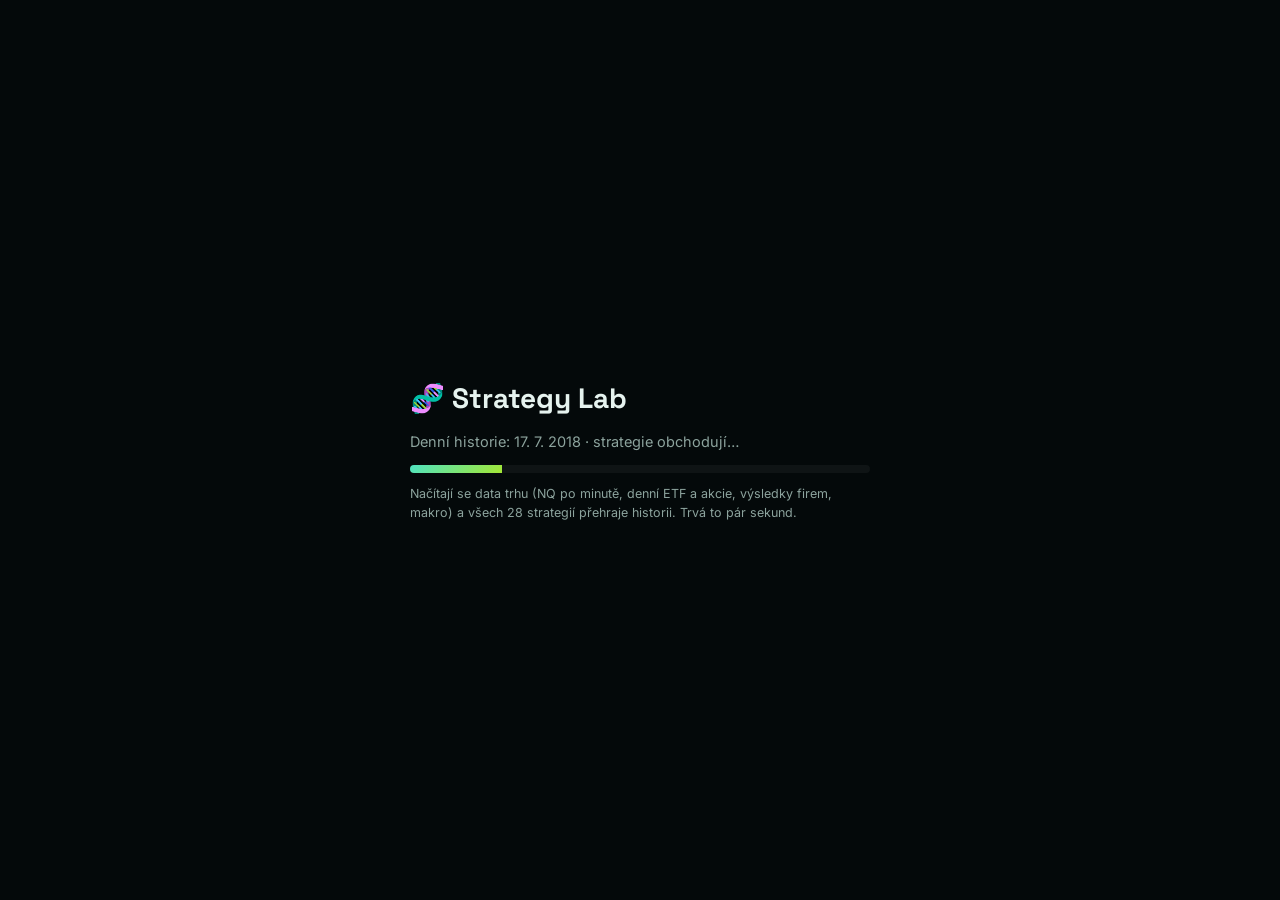
==== commit 9fd00e41: "Add files via upload" ====
--- a/index.html
+++ b/index.html
@@ -2443,7 +2443,8 @@
 }
 function renderView(){
   if (!UI.lab) return; computeStats(); const V = VIEWS[UI.view];
-  $('#view').innerHTML = V.render(UI.arg); document.title = 'Strategy Lab';
+  const sb = (!UI.lab.live && UI.view === 'prehled') ? '<div class="warn-box" style="margin-bottom:16px"><b>Tohle je ukázková simulace, ne skutečný trh.</b> Datum, ceny i obchody jsou vymyšlené, proto se vše hýbe tak rychle (1 simulovaný den za sekundu). ' + (UI.server ? 'Živá data jsou k dispozici, přepneš je v Nastavení.' : 'Živá data z GitHubu se zatím nenačetla. Až workflow <b>Strategy Lab – data</b> poprvé doběhne, stránka se po obnovení sama přepne na skutečný NQ a pohyb se zpomalí na reálný čas.') + ' Simulaci spustíš tlačítkem ▶ Spustit.</div>' : '';
+  $('#view').innerHTML = sb + V.render(UI.arg); document.title = 'Strategy Lab';
   if (V.update) V.update(UI.arg, true);
 }
 function uiTick(){
@@ -2920,7 +2921,7 @@
     const chunk = () => { const t0 = performance.now(); let r = null;
       while (performance.now() - t0 < 45){ r = it.next(); if (r.done) break; const v = r.value, p = v.phase === 'hist' ? v.k/v.of*0.9 : 0.9 + v.k/v.of*0.1; $('#ld-b').style.width = Math.round(p*100) + '%'; $('#ld-t').textContent = v.phase === 'hist' ? 'Denní historie: ' + lab.W.cal.fmt(v.k - 1) + ' · strategie obchodují…' : 'Minutová data NQ: den ' + v.k + ' z ' + v.of + '…'; }
       if (r && r.done){ if (lab.restoredEvo) lab.eng.evoLog = lab.restoredEvo.map(l => Object.assign({ isCur: l.isCur !== null ? { score: l.isCur } : null, best: l.isNew !== null ? { res: { score: l.isNew } } : null, oCur: l.oCur !== null ? { score: l.oCur } : null, oNew: l.oNew !== null ? { score: l.oNew } : null }, { sid: l.sid, d: l.d, date: l.date, gen: l.gen, accepted: l.accepted, reason: (l.reason || '') + ' (z minulé relace)', changes: l.changes, win: l.win }));
-        UI.lab = lab; ld.style.display = 'none'; UI.running = true; route(); }
+        UI.lab = lab; ld.style.display = 'none'; UI.running = false; route(); updateTop(); }
       else requestAnimationFrame(chunk); };
     chunk();
   }, 30);
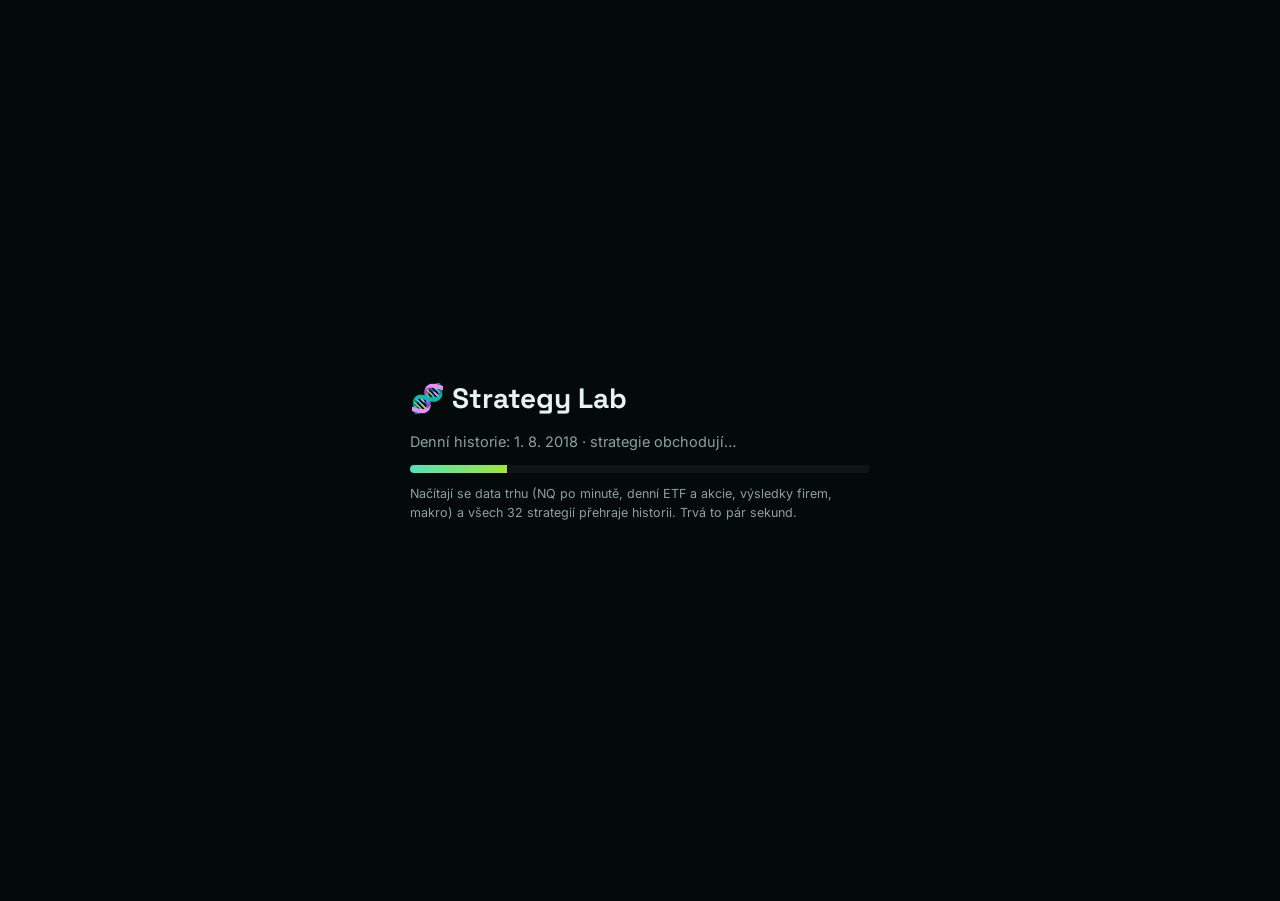
==== commit 519790c0: "Add files via upload" ====
--- a/index.html
+++ b/index.html
@@ -1,5 +1,5 @@
 <!doctype html><html lang="cs" data-theme="dark"><head><meta charset="utf-8"><meta name="viewport" content="width=device-width, initial-scale=1">
-<title>Strategy Lab</title><meta name="description" content="28 obchodních strategií obchoduje reálný trh na papíře, samy se hodnotí a učí.">
+<title>Strategy Lab</title><meta name="description" content="32 obchodních strategií obchoduje reálný trh na papíře, samy se hodnotí a učí.">
 <meta name="theme-color" content="#04090A">
 <link rel="icon" href="data:image/svg+xml,%3Csvg xmlns='http://www.w3.org/2000/svg' viewBox='0 0 100 100'%3E%3Ctext y='.9em' font-size='90'%3E%F0%9F%A7%AC%3C/text%3E%3C/svg%3E">
 <link rel="preconnect" href="https://fonts.googleapis.com"><link rel="preconnect" href="https://fonts.gstatic.com" crossorigin>
@@ -213,13 +213,120 @@
 #loading .pbar i{background:var(--grad)}
 ::selection{background:var(--accent-soft)}
 @media (max-width:900px){.lapp{grid-template-columns:1fr;padding:8px;gap:10px}.ltop{top:8px}.lnav{position:static;height:auto;display:flex;overflow-x:auto;gap:4px;padding:6px}.lnav .grp,.lnav .note,.lnav .cnt{display:none}.lnav a{white-space:nowrap}}
+/* ===== v2: vychytávky ===== */
+@keyframes rise{from{opacity:0;transform:translateY(8px)}to{opacity:1;transform:none}}
+@keyframes glow{0%,100%{box-shadow:0 0 0 0 var(--accent-soft)}50%{box-shadow:0 0 0 6px transparent}}
+@keyframes pulse{0%,100%{transform:translate(-50%,0) scale(1)}50%{transform:translate(-50%,0) scale(1.25)}}
+#view>*{animation:rise .35s ease both}#view>*:nth-child(2){animation-delay:.04s}#view>*:nth-child(3){animation-delay:.08s}#view>*:nth-child(4){animation-delay:.12s}
+@media (prefers-reduced-motion:reduce){*,*::before,*::after{animation:none!important;transition:none!important}}
+:focus-visible{outline:2px solid var(--accent);outline-offset:2px;border-radius:6px}
+.skip{position:absolute;left:-999px;top:8px;z-index:100;background:var(--accent);color:var(--on-grad);padding:8px 14px;border-radius:99px;font-weight:600}.skip:focus{left:12px}
+.lnav .ic{display:inline-block;width:22px;font-style:normal;text-align:center;margin-right:6px}
+.lnav a span:first-child{display:flex;align-items:center}
+.navx{display:flex;gap:6px;margin:14px 6px 0;flex-wrap:wrap}
+.card{transition:border-color .2s,transform .2s}.card:hover{border-color:color-mix(in srgb,var(--accent) 35%,var(--line))}
+.h1s{font-size:24px;margin:0 0 4px}
+/* hero */
+.hero{position:relative;overflow:hidden;border:1px solid var(--line);border-radius:22px;padding:26px 26px 18px;margin-bottom:18px;background:
+ radial-gradient(600px 260px at 0% 0%,var(--accent-soft),transparent 70%),radial-gradient(500px 240px at 100% 100%,var(--amber-soft),transparent 70%),var(--panel);backdrop-filter:blur(14px)}
+.hero:empty{display:none}
+.hero-in{display:grid;grid-template-columns:minmax(260px,1fr) 1.35fr;gap:22px;align-items:center}
+.hero h1{font-size:clamp(28px,3.4vw,40px);margin:0 0 6px;background:var(--grad);-webkit-background-clip:text;background-clip:text;color:transparent}
+.hero-t p{margin:0 0 14px;font-size:15.5px;line-height:1.55}
+.hero-b{display:flex;gap:8px;flex-wrap:wrap}
+.hero-s{display:grid;grid-template-columns:1fr 1fr;gap:10px}
+.hs{display:flex;gap:12px;align-items:center;padding:12px 14px;border-radius:14px;border:1px solid var(--line);background:var(--panel2);color:var(--ink);text-decoration:none;transition:transform .15s,border-color .15s}
+.hs:hover{transform:translateY(-2px);border-color:var(--accent);text-decoration:none}
+.hs .e{font-size:26px;line-height:1}.hs small{display:block;color:var(--muted);font-size:11.5px;text-transform:uppercase;letter-spacing:.06em}.hs b{display:block;font-size:14.5px;line-height:1.3}.hs em{font-style:normal;color:var(--muted);font-size:12.5px}
+.sbar{margin-top:18px}.sbar .track{position:relative;height:30px;border-radius:10px;background:var(--panel2);border:1px solid var(--line);overflow:visible}
+.sbar .track>i{position:absolute;top:3px;bottom:3px;border-radius:7px;display:flex;align-items:center;justify-content:center;font-style:normal;font-size:11.5px;font-weight:600;color:var(--ink);overflow:hidden}
+.sbar i.as{background:color-mix(in srgb,var(--c-scalp) 30%,transparent)}.sbar i.ln{background:color-mix(in srgb,var(--c-intraday) 30%,transparent)}.sbar i.ny{background:color-mix(in srgb,var(--c-swing) 35%,transparent)}
+.sbar i.kz{top:auto;bottom:-6px;height:4px;background:var(--c-ict);border-radius:3px}
+.sbar .now{position:absolute;top:-6px;bottom:-6px;width:3px;background:var(--amber);border-radius:3px;transform:translateX(-50%);box-shadow:0 0 12px var(--amber)}
+.sbar .now em{position:absolute;top:-22px;left:50%;transform:translateX(-50%);white-space:nowrap;font-style:normal;font-size:11.5px;font-weight:700;color:var(--amber);font-family:var(--f-mono)}
+.sbar .ticks{position:relative;height:16px;margin-top:6px}.sbar .ticks span{position:absolute;transform:translateX(-50%);font-size:10.5px;color:var(--muted);font-family:var(--f-mono)}
+.slegend{display:flex;gap:14px;flex-wrap:wrap;font-size:12px;color:var(--muted);margin-top:4px}.slegend i{display:inline-block;width:12px;height:8px;border-radius:3px;margin-right:5px;vertical-align:middle}
+.slegend i.as{background:var(--c-scalp)}.slegend i.ln{background:var(--c-intraday)}.slegend i.ny{background:var(--c-swing)}.slegend i.kz{background:var(--c-ict)}
+.favstrip{display:flex;gap:8px;flex-wrap:wrap;align-items:center;margin-top:14px;font-size:13px}
+.fchip{display:inline-flex;gap:6px;align-items:center;padding:5px 10px;border-radius:99px;border:1px solid var(--line);background:var(--panel2);color:var(--ink);text-decoration:none}.fchip:hover{border-color:var(--accent);text-decoration:none}
+/* žebříček */
+table.simple th:nth-child(5),table.simple td:nth-child(5),table.simple th:nth-child(10),table.simple td:nth-child(10),table.simple th:nth-child(11),table.simple td:nth-child(11),table.simple th:nth-child(12),table.simple td:nth-child(12),table.simple th:nth-child(13),table.simple td:nth-child(13){display:none}
+tr.click{transition:background .12s}tr.click:hover td{background:var(--accent-soft)}
+.chip.tog{border-style:dashed;cursor:pointer}
+.star{background:none;border:0;color:var(--muted);cursor:pointer;font-size:15px;padding:0 6px 0 0;line-height:1;transition:transform .15s,color .15s}.star:hover{transform:scale(1.25);color:var(--amber)}.star.on{color:var(--amber)}
+.star.big{font-size:26px;vertical-align:middle;padding-left:4px}
+/* knihovna */
+.libf{display:flex;flex-wrap:wrap;gap:12px 22px;align-items:center;margin:14px 0 6px}.libf>div{display:flex;flex-wrap:wrap;gap:6px;align-items:center}.libf b{font-size:12px;text-transform:uppercase;letter-spacing:.08em;color:var(--muted);margin-right:4px}
+.libf .chip{cursor:pointer}
+.scards:empty::after{content:'Podle zvolených filtrů tu nic není.';color:var(--muted);font-size:13px}
+.mrow{display:flex;gap:10px;flex-wrap:wrap;align-items:center;font-size:12px;color:var(--muted);margin:6px 0 4px}
+.plain{color:var(--ink)!important;font-size:13.5px;line-height:1.5}
+.dots{display:inline-flex;gap:3px;vertical-align:middle}.dots i{width:7px;height:7px;border-radius:50%;background:var(--line)}.dots i.on{background:var(--accent)}
+/* strategie */
+.kostka{display:grid;grid-template-columns:1.4fr 1fr;gap:18px;margin:4px 0 14px;background:linear-gradient(135deg,var(--accent-soft),transparent 60%),var(--panel)}
+.kostka .k1{display:flex;gap:14px}.kostka .kic{font-size:34px;line-height:1}.kostka small{color:var(--muted);text-transform:uppercase;letter-spacing:.08em;font-size:11px}.kostka p{margin:4px 0 0;font-size:15.5px;line-height:1.5}.kostka .verd{font-size:13.5px;color:var(--muted)}
+.kostka .k2{display:grid;grid-template-columns:1fr 1fr;gap:10px}.kostka .k2 b{display:block;font-size:14px;margin-top:2px}
+details.adv{border:1px dashed var(--line);border-radius:16px;padding:4px 14px 14px;margin-top:18px}
+details.adv>summary{cursor:pointer;list-style:none;padding:12px 2px;color:var(--muted);font-size:14px}details.adv>summary::-webkit-details-marker{display:none}
+details.adv>summary span{display:inline-block;background:var(--accent-soft);color:var(--ink);font-weight:600;padding:4px 12px;border-radius:99px;margin-right:8px}
+details.adv>summary::after{content:' ▾';color:var(--accent)}details.adv[open]>summary::after{content:' ▴'}
+/* kvíz */
+.quiz{max-width:860px;margin:10px auto;text-align:center;padding:30px 26px}
+.quiz h1{margin:8px 0 20px}.qprog{display:flex;gap:6px;justify-content:center;margin-bottom:10px}.qprog i{width:40px;height:6px;border-radius:6px;background:var(--line)}.qprog i.done{background:var(--accent)}.qprog i.on{background:var(--grad)}
+.qopts{display:grid;grid-template-columns:repeat(auto-fit,minmax(170px,1fr));gap:12px}
+.qo{display:flex;flex-direction:column;gap:6px;align-items:center;padding:20px 14px;border-radius:16px;border:1px solid var(--line);background:var(--panel2);color:var(--ink);cursor:pointer;font:inherit;transition:transform .15s,border-color .15s,background .15s}
+.qo:hover{transform:translateY(-3px);border-color:var(--accent);background:var(--accent-soft)}.qo.on{border-color:var(--accent);background:var(--accent-soft)}
+.qo .e{font-size:38px}.qo b{font-size:16px}.qo small{color:var(--muted);font-size:12.5px}
+.qnav{display:flex;gap:8px;justify-content:center;flex-wrap:wrap;margin-top:20px}
+.qh span{font-size:46px}.qres{display:grid;gap:12px;text-align:left;margin-top:16px}
+.qr{display:flex;gap:14px;padding:16px;border-radius:16px;border:1px solid var(--line);border-left:4px solid var(--cc);background:var(--panel2);color:var(--ink);text-decoration:none;transition:transform .15s}.qr:hover{transform:translateX(4px);text-decoration:none}
+.qr .medal{font-size:34px}.qr>div{flex:1}.qr .row{display:flex;gap:12px;font-size:12.5px;color:var(--muted);font-family:var(--f-mono)}
+.match{height:8px;border-radius:8px;background:var(--line);margin:8px 0 2px;overflow:hidden}.match i{display:block;height:100%;background:var(--grad);border-radius:8px}
+/* slovníček */
+.bigsearch{width:100%;font-size:16px;padding:12px 16px!important;border-radius:14px!important;border:1px solid var(--line);background:var(--panel2);color:var(--ink)}
+.glist h3{margin:18px 0 6px;color:var(--accent)}
+.gitem{border-bottom:1px solid var(--line);padding:2px 0}.gitem summary{cursor:pointer;list-style:none;display:flex;gap:12px;padding:9px 2px;align-items:baseline}.gitem summary::-webkit-details-marker{display:none}
+.gitem summary b{min-width:150px}.gitem summary span{color:var(--muted);font-size:13.5px}.gitem p{margin:0 0 10px 162px;font-size:13.5px;line-height:1.55}
+.gl{text-decoration:underline dotted color-mix(in srgb,var(--accent) 70%,transparent);text-underline-offset:3px;cursor:help}
+#gtip{position:fixed;z-index:90;display:none;padding:12px 14px;border-radius:14px;border:1px solid var(--line);background:var(--bg);box-shadow:0 18px 40px -12px rgba(0,0,0,.55);font-size:13px;line-height:1.5;pointer-events:none}
+#gtip b{color:var(--accent);font-size:14px}#gtip p{margin:4px 0 6px;color:var(--ink)}#gtip small{color:var(--muted)}
+/* kalkulačky */
+.fgrid{display:grid;grid-template-columns:repeat(auto-fit,minmax(150px,1fr));gap:10px}
+.fld{display:flex;flex-direction:column;gap:4px;font-size:12.5px;color:var(--muted)}.fld input,.fld select{font-size:15px;padding:9px 11px;font-family:var(--f-mono);width:100%}
+.calc-out{margin-top:14px;font-size:14px;line-height:1.55}.calc-out p{margin:6px 0}
+.bigres{font-family:var(--f-display);font-size:44px;font-weight:700;line-height:1;background:var(--grad);-webkit-background-clip:text;background-clip:text;color:transparent}.bigres span{font-size:18px}.bigres.bad{background:none;color:var(--bad)}
+.rrbar{position:relative;height:14px;border-radius:14px;background:var(--good-soft);overflow:visible}.rrbar i{position:absolute;left:0;top:0;bottom:0;border-radius:14px 0 0 14px;background:var(--bad-soft)}.rrbar b{position:absolute;top:-5px;width:4px;height:24px;border-radius:3px;background:var(--ink);transform:translateX(-50%)}
+.times{display:grid;grid-template-columns:repeat(auto-fit,minmax(220px,1fr));gap:8px}.times div{display:flex;gap:10px;padding:8px 12px;border-radius:12px;background:var(--panel2)}.times b{font-family:var(--f-mono);min-width:92px;color:var(--accent)}
+/* modální okna */
+.modal{position:fixed;inset:0;z-index:80;display:grid;place-items:center;padding:16px;background:rgba(2,8,8,.55);backdrop-filter:blur(6px);animation:rise .2s ease}
+.modal.top{align-items:start;padding-top:12vh}
+.mbox{width:min(560px,100%);max-height:80vh;overflow:auto;border:1px solid var(--line);border-radius:22px;padding:22px;background:var(--bg);box-shadow:0 30px 80px -20px rgba(0,0,0,.6)}
+.tour{text-align:center}.tour .te{font-size:54px;display:block;animation:rise .4s ease}.tour h2{margin:6px 0 8px}.tour p{font-size:15.5px;line-height:1.6;margin:0 0 14px}
+.tdots{display:flex;gap:6px;justify-content:center;margin:6px 0 16px}.tdots i{width:8px;height:8px;border-radius:50%;background:var(--line)}.tdots i.on{background:var(--accent);width:22px;border-radius:8px}
+.tnav{display:flex;gap:8px;justify-content:center;flex-wrap:wrap}
+.pal{display:flex;flex-direction:column;gap:2px;margin-top:10px}.pal a{display:flex;gap:12px;align-items:center;padding:9px 12px;border-radius:12px;color:var(--ink);text-decoration:none}.pal a.on,.pal a:hover{background:var(--accent-soft);text-decoration:none}
+.pal .pi{font-size:20px;width:26px;text-align:center}.pal small{display:block;color:var(--muted);font-size:12px}
+.keys{display:grid;gap:8px;margin:12px 0 16px}.keys div{display:flex;justify-content:space-between;gap:12px;padding:6px 0;border-bottom:1px solid var(--line)}
+kbd{font-family:var(--f-mono);font-size:12px;padding:2px 7px;border-radius:6px;border:1px solid var(--line);border-bottom-width:2px;background:var(--panel2)}
+.sbtn{display:inline-flex;gap:6px;align-items:center;border:1px solid var(--line);background:var(--panel2);color:var(--muted);border-radius:99px;padding:6px 12px;cursor:pointer;font:inherit;font-size:13px}.sbtn:hover{border-color:var(--accent);color:var(--ink)}
+/* upozornění */
+#toasts{position:fixed;right:18px;bottom:18px;z-index:85;display:flex;flex-direction:column;gap:8px;max-width:340px}
+.toast{display:flex;gap:10px;align-items:center;padding:12px 14px;border-radius:14px;border:1px solid var(--line);border-left:4px solid var(--accent);background:var(--bg);box-shadow:0 14px 34px -12px rgba(0,0,0,.5);font-size:13.5px;line-height:1.4;animation:rise .3s ease;transition:opacity .4s,transform .4s}
+.toast.win{border-left-color:var(--good)}.toast.loss{border-left-color:var(--bad)}.toast.evo{border-left-color:var(--amber)}.toast.out{opacity:0;transform:translateX(30px)}.toast .ti{font-size:22px}
+@media (max-width:1100px){.hero-in{grid-template-columns:1fr}.kostka{grid-template-columns:1fr}}
+@media (max-width:900px){.hero{padding:18px 16px}.hero-s{grid-template-columns:1fr}.sbtn span,.sbtn kbd{display:none}.gitem summary{flex-direction:column;gap:2px}.gitem p{margin-left:0}.sbar .track>i span{display:none}}
+.ltop .ctrl{gap:6px;flex-wrap:nowrap}.ltop label[for=speed]{display:none}
+.simnote{border-left-color:var(--amber)!important;background:var(--amber-soft)!important}
+@media (max-width:1600px){.sbtn span{display:none}.ltop .clock .muted{display:none}}
+@media (max-width:1250px){.ltop .ctrl{flex-wrap:wrap}}
+.ltop .ctrl{margin-left:auto}.ltop .clock{gap:9px}
 
 </style></head>
 <body>
-<div id="loading"><div class="box"><b style="font-family:var(--f-display);font-size:28px;font-weight:700">🧬 Strategy Lab</b><span id="ld-t" class="muted">Připravuji…</span><div class="pbar"><i id="ld-b" style="width:2%"></i></div><span class="muted" style="font-size:12.5px">Načítají se data trhu (NQ po minutě, denní ETF a akcie, výsledky firem, makro) a všech 28 strategií přehraje historii. Trvá to pár sekund.</span></div></div>
+<div id="loading"><div class="box"><b style="font-family:var(--f-display);font-size:28px;font-weight:700">🧬 Strategy Lab</b><span id="ld-t" class="muted">Připravuji…</span><div class="pbar"><i id="ld-b" style="width:2%"></i></div><span class="muted" style="font-size:12.5px">Načítají se data trhu (NQ po minutě, denní ETF a akcie, výsledky firem, makro) a všech 32 strategií přehraje historii. Trvá to pár sekund.</span></div></div>
 <div class="lapp">
   <header class="ltop">
-    <div class="lbrand"><span class="logo">🧬</span><b>Strategy Lab</b><span>28 strategií, které obchodují, hodnotí se a učí</span></div>
+    <div class="lbrand"><span class="logo">🧬</span><b>Strategy Lab</b><span>32 strategií, které obchodují, hodnotí se a učí</span></div>
     <div class="clock" id="clock"></div>
     <div class="ctrl">
       <button class="btn primary" id="play" aria-label="Spustit nebo pozastavit simulaci">▶ Spustit</button>
@@ -1934,6 +2041,106 @@
     idea:'Měřítko, se kterým se poměřuje každá strategie. Pokud strategie po nákladech a riziku nepřekoná prosté držení indexu, nemá smysl.',
     rules:['Na začátku nakoupit 100 % NQ a nic nedělat.'], basics:['Každá strategie musí obhájit svou složitost proti tomuto řádku.'], fund:'–', senti:'–', works:'Dlouhé býčí trhy.', fails:'Medvědí trhy a krize.', howto:['Kup indexový ETF a nedělej nic.'] } });
 
+/* ==== 32_strat_new.js ==== */
+/* ===================== NOVÉ STRATEGIE (v2): Initial Balance, overnight drift, TTM squeeze, Halloween ===================== */
+
+DEF({ id:'ib_break', name:'Initial Balance breakout (Market Profile)', cat:'intraday', tf:'5m', mkts:'NQ', kind:'trade', risk:0.005, minTrades:6,
+  params:{
+    ibMax:{ v:0.45, min:0.2, max:0.8, step:0.05, label:'Max. šířka IB (× denní ATR)' },
+    ext:{ v:1.0, min:0.5, max:2.0, step:0.25, label:'Cíl: prodloužení IB (× šířka IB)' },
+    stopMode:{ v:'mid', opts:['mid','opp'], label:'Stop: střed IB / druhá strana' },
+    expiry:{ v:840, opts:[720,780,840,900], label:'Příkazy platí do (NY)' },
+    shorts:{ v:true, type:'bool', label:'Obchodovat i průraz dolů' } },
+  init(){ return { day:-1 }; },
+  onBar(x, p, st){
+    if (st.day !== x.d){ st.day = x.d; st.placed = false; }
+    if (st.placed || x.t !== 630) return; st.placed = true;
+    let hi = -Infinity, lo = Infinity; for (let k = 0; k < 12; k++){ if (!x.ok(k)) return; hi = Math.max(hi, x.h(k)); lo = Math.min(lo, x.l(k)); }
+    if (!x.dok('NQ', 15)) return; const atr = x.di('NQ', 'atr', 14, 1), w = hi - lo; if (!(atr > 0) || !(w > 0) || w > p.ibMax*atr) return;
+    const mid = (hi + lo)/2, exp = x.j + (p.expiry - 630), oco = 'ib' + x.d;
+    x.buy({ type:'stop', price: hi + NQ_TICK, stop: p.stopMode === 'mid' ? mid : lo - NQ_TICK, target: hi + p.ext*w, exp, oco, flat: 955, reason: 'Úzký Initial Balance (' + nf(w/atr, 2) + ' × ATR), průraz nahoru' });
+    if (p.shorts) x.sell({ type:'stop', price: lo - NQ_TICK, stop: p.stopMode === 'mid' ? mid : hi + NQ_TICK, target: lo - p.ext*w, exp, oco, flat: 955, reason: 'Úzký Initial Balance (' + nf(w/atr, 2) + ' × ATR), průraz dolů' });
+  },
+  info:{ who:'J. Peter Steidlmayer (CBOT) a James Dalton', src:'Mind Over Markets (J. Dalton, 1990); Market Profile CBOT', year:1990,
+    idea:'Initial Balance je rozpětí první hodiny obchodování (9:30–10:30 NY). Když je úzké, velcí hráči se ještě nerozhodli a den často „vyrazí“ jedním směrem. Průraz IB pak bývá začátek trendového dne a cena často urazí ještě jednu šířku IB.',
+    rules:['V 10:30 NY se změří high a low první hodiny (IB).','Obchoduje se jen úzký IB: šířka nejvýš 0,45 × denní ATR(14). Široký IB znamená spíš range den.','Buy stop nad IB high, sell stop pod IB low (OCO).','Stop na středu IB, cíl jedno prodloužení IB (1 × šířka). Vše se zavírá v 15:55.'],
+    basics:['Dalton dělí dny podle IB: úzký IB = šance na trendový den, široký IB = rotace v rozpětí.','Většina dní IB nakonec aspoň jednou prorazí, ale skutečný trend přijde jen někdy. Proto je důležitý cíl a stop.','Funguje nejlíp v kombinaci s kontextem: kde je cena vůči včerejší value area.'],
+    fund:'Nepoužívá přímo. Dny se zprávou v 10:00 (ISM) mohou IB rozbít předčasně.', senti:'Kontext jde do EV filtru, lab se učí, ve kterém prostředí průraz IB vydrží.',
+    works:'Trendové dny po klidném ránu, dny po kompresi.', fails:'Dny s falešným průrazem a návratem do IB (tzv. failed auction).',
+    howto:['Na grafu NQ 5m si v 10:30 NY (Praha 16:30) označ high a low první hodiny.','Porovnej šířku s denním ATR(14). Když je IB užší než asi polovina ATR, je den kandidát.','Zadej buy stop 1 tick nad IB high a sell stop 1 tick pod IB low jako OCO.','Stop na středu IB, cíl o jednu šířku IB dál.','Nevyplněné příkazy zruš ve 14:00 NY, otevřenou pozici zavři před koncem dne.'] } });
+
+DEF({ id:'overnight', name:'Overnight drift (noční výnos)', cat:'quant', tf:'5m', mkts:'NQ', kind:'trade', risk:0.01, minTrades:10,
+  params:{
+    stopAtr:{ v:1.0, min:0.5, max:2.0, step:0.1, label:'Stop (× denní ATR)' },
+    trend:{ v:true, type:'bool', label:'Jen nad SMA denní' },
+    trendLen:{ v:100, min:20, max:200, step:10, label:'Délka SMA' },
+    noFri:{ v:true, type:'bool', label:'Nedržet přes víkend' } },
+  init(){ return {}; },
+  onBar(x, p){
+    const L = x.pos();
+    if (L){ if (x.d !== L.eD && x.t === 575) x.exit(L, 'TIME'); return; }
+    if (x.t !== 955 || x.orders().length || !x.dok('NQ', p.trendLen + 2)) return;
+    if (p.noFri && x.W.cal.get(x.d).wd === 5) return;
+    if (p.trend && x.dc('NQ', 1) < x.di('NQ', 'sma', p.trendLen, 1)) return;
+    const atr = x.di('NQ', 'atr', 14, 1); if (!(atr > 0)) return;
+    x.buy({ stop: x.c() - p.stopAtr*atr, reason: 'Nákup v 15:55 NY, prodej po otevření 9:35: noční prémie' });
+  },
+  info:{ who:'Cliff, Cooper & Gulen; Kelly & Clark', src:'„Return differences between trading and non-trading hours“ (M. Cliff, M. Cooper, H. Gulen, 2008)', year:2008,
+    idea:'Studie opakovaně ukazují, že velká část výnosu amerických akcií vzniká přes noc, mezi zavřením a otevřením, a ne během dne. Strategie proto drží NQ jen přes noc a přes den je v hotovosti.',
+    rules:['Nákup v 15:55 NY (Praha 21:55).','Prodej druhý den v 9:35 NY po otevření.','Jen když je trh nad denní SMA100 (býčí režim). Přes víkend se nedrží.','Stop 1 × denní ATR(14) jako pojistka proti nočnímu šoku.'],
+    basics:['Noční výnos je jedna z nejstabilnějších anomálií, ale ne každý rok.','Riziko je mezera při otevření: stop se v noci může vyplnit hůř.','Poplatky a skluz se platí každý den, proto rozhoduje levná exekuce.'],
+    fund:'Nepoužívá přímo. Výsledky firem po zavření trhu dělají největší noční pohyby.', senti:'Kontext jde do EV filtru: lab zjišťuje, v jakém sentimentu noc vydělává.',
+    works:'Býčí trhy, období klidu.', fails:'Noční šoky (geopolitika, výsledky firem), medvědí trhy.',
+    howto:['Každý obchodní den v 15:55 NY zkontroluj, jestli je NQ nad SMA100 na denním grafu.','Pokud ano, kup NQ (nebo MNQ) těsně před zavřením.','Nastav stop 1 × denní ATR pod vstup.','Ráno v 9:35 NY pozici prodej, ať se stalo cokoli.','V pátek nekupuj, víkend je zbytečné riziko.'] } });
+
+DEF({ id:'ttm_squeeze', name:'TTM Squeeze (John Carter)', cat:'swing', tf:'1d', mkts:'NQ', kind:'trade', risk:0.01, minTrades:8,
+  params:{
+    kc:{ v:1.5, min:1.0, max:2.5, step:0.25, label:'Keltner šířka (× ATR)' },
+    minSq:{ v:5, min:2, max:15, step:1, label:'Min. dnů ve squeeze' },
+    stopAtr:{ v:2.0, min:1.0, max:3.5, step:0.25, label:'Stop (× ATR)' },
+    exitEma:{ v:10, min:5, max:30, step:1, label:'Výstup: close pod EMA' },
+    maxHold:{ v:15, min:5, max:40, step:1, label:'Max. držení (dny)' },
+    shorts:{ v:false, type:'bool', label:'Obchodovat i shorty' } },
+  init(){ return {}; },
+  onBar(x, p){
+    const L = x.pos('NQ');
+    if (L){ const e = x.di('NQ', 'ema', p.exitEma); if ((L.side > 0 ? x.dc('NQ') < e : x.dc('NQ') > e)) x.exit(L, 'SIG', 'close'); else if (x.d - L.eD >= p.maxHold) x.exit(L, 'TIME', 'close'); return; }
+    if (!x.dok('NQ', 60)) return;
+    const sq = k => 2*x.di('NQ', 'std', 20, k) < p.kc*x.di('NQ', 'atr', 20, k);
+    if (sq(0) || !sq(1)) return; for (let k = 1; k <= p.minSq; k++) if (!sq(k)) return;
+    const c = x.dc('NQ'), mom = c - x.di('NQ', 'sma', 20), a = x.di('NQ', 'atr', 20);
+    if (mom > 0 && c > x.dc('NQ', 5)) x.buy('NQ', { type:'close', stopDist: p.stopAtr*a, riskRef: p.stopAtr*a, reason: 'Squeeze uvolněn po ' + p.minSq + '+ dnech, momentum nahoru' });
+    else if (p.shorts && mom < 0 && c < x.dc('NQ', 5)) x.sell('NQ', { type:'close', stopDist: p.stopAtr*a, riskRef: p.stopAtr*a, reason: 'Squeeze uvolněn, momentum dolů' });
+  },
+  info:{ who:'John F. Carter (Simpler Trading)', src:'Mastering the Trade (J. Carter, 2005); Bollinger & Keltner pásma', year:2005,
+    idea:'Volatilita se střídá: po klidu přichází pohyb. Když se Bollingerova pásma stáhnou dovnitř Keltnerova kanálu, trh je „stlačená pružina“. Jakmile se uvolní, vstupuje se ve směru momenta.',
+    rules:['Squeeze: Bollinger(20, 2σ) uvnitř Keltner(20, 1,5 × ATR) aspoň 5 dní.','Signál: první den, kdy squeeze skončí.','Long, když je close nad SMA20 a výš než před 5 dny. Shorty volitelně zrcadlově.','Stop 2 × ATR, výstup při close pod EMA10 nebo po 15 dnech.'],
+    basics:['Squeeze neříká směr, jen že přijde pohyb. Směr dává momentum.','Nejlepší signály přicházejí po dlouhé kompresi.','Stejný princip jako Crabelovo NR7: komprese předchází expanzi.'],
+    fund:'Nepoužívá přímo.', senti:'Kontext jde do EV filtru.',
+    works:'Po dlouhém klidu, před velkými zprávami a na začátku trendu.', fails:'Falešná uvolnění, která se hned vrátí do klidu.',
+    howto:['Na denním grafu NQ přidej indikátor „TTM Squeeze“ nebo Bollinger(20,2) a Keltner(20,1.5).','Čekej, až squeeze trvá aspoň 5 dní (tečky jsou červené).','První den po uvolnění (zelená tečka) zkontroluj momentum: cena nad SMA20 a výš než před týdnem.','Kup na close, stop 2 × ATR.','Drž, dokud close nespadne pod EMA10, nejdéle 3 týdny.'] } });
+
+DEF({ id:'halloween', name:'Halloween efekt (Sell in May)', cat:'quant', tf:'1d', mkts:'NQ', kind:'trade', minTrades:3,
+  params:{ start:{ v:11, min:9, max:12, step:1, label:'Nákup: měsíc' }, end:{ v:5, min:4, max:7, step:1, label:'Prodej: měsíc' }, trend:{ v:false, type:'bool', label:'Jen nad SMA200' } },
+  init(){ return {}; },
+  onBar(x, p){
+    const cal = x.W.cal, m = cal.get(x.d).m, inSeason = p.start > p.end ? (m >= p.start || m < p.end) : (m >= p.start && m < p.end), L = x.pos('NQ');
+    if (L){ if (!inSeason) x.exit(L, 'TIME', 'close'); return; }
+    if (!inSeason || !x.dok('NQ', 205)) return;
+    if (p.trend && x.dc('NQ') < x.di('NQ', 'sma', 200)) return;
+    x.buy('NQ', { type:'close', alloc: 1, riskRef: 3*x.di('NQ', 'atr', 10), reason: 'Sezóna ' + p.start + '. – ' + p.end + '. měsíc: historicky silnější půlrok' });
+  },
+  info:{ who:'Bouman & Jacobsen; Jacobsen & Zhang', src:'„The Halloween Indicator, Sell in May and Go Away“ (S. Bouman, B. Jacobsen, American Economic Review, 2002)', year:2002,
+    idea:'Akcie historicky vydělávaly mnohem víc od listopadu do dubna než od května do října. Efekt byl nalezen ve většině zemí a přes 300 let dat. Strategie drží NQ jen v silném půlroce.',
+    rules:['Nákup na close prvního obchodního dne listopadu.','Prodej na close prvního obchodního dne května.','Mezi tím hotovost. Volitelně jen nad SMA200.'],
+    basics:['Efekt je statisticky silný na dlouhých datech, ale v jednotlivých letech často selže.','Je to spíš doplněk než samostatný systém: méně času v trhu = menší riziko.','Daně a poplatky jsou minimální, obchoduje se dvakrát ročně.'],
+    fund:'Nepoužívá.', senti:'Nepoužívá, jde čistě o kalendář.',
+    works:'Dlouhodobě, napříč trhy.', fails:'Silná léta (například 2020), kdy hotovost zaostane.',
+    howto:['V kalendáři si označ první obchodní den listopadu a května.','V listopadu kup širokou ETF (QQQ, S&P 500).','V květnu prodej a drž hotovost nebo krátké dluhopisy.','Hodnoť po desetiletích, ne po jednotlivých letech.'] } });
+
+/* benchmark Buy & Hold vždy na konci seznamu */
+{ const k = STRATS.findIndex(d => d.id === 'bh'); if (k >= 0) STRATS.push(STRATS.splice(k, 1)[0]); }
+
 /* ==== 40_lab.js ==== */
 /* ===================== LAB: řízení simulace, mozek, vlastní data ===================== */
 const HIST_DAYS = 2750, INTRA_WARM = 22, KEEP_DAYS = 32;
@@ -2377,7 +2584,7 @@
 
 /* ==== 60_ui.js ==== */
 /* ===================== UI ===================== */
-const DEFS = {}; STRATS.forEach(d => DEFS[d.id] = d);
+const DEFS = {}; STRATS.forEach(d => DEFS[d.id] = d); const NSTRAT = STRATS.filter(d => !d.bench).length;
 const UI = { lab: null, running: false, speed: 1380, acc: 0, lastT: 0, lastUi: 0, tick: 0, view: 'prehled', arg: null,
   sort: 'sharpe', dir: -1, lbCat: 'all', eqRange: 756, eqHidden: {}, eqiHidden: {}, jf: { sid: 'all', cat: 'all', res: 'all', shadow: true, port: false },
   mkt: { days: 1, sid: 'ict_2022', sym: 'NQ', reg: true }, stats: {}, store: null, lastSave: 0, lastSig: '', saveMsg: '', csv: null, arm: null,
@@ -2443,13 +2650,15 @@
 }
 function renderView(){
   if (!UI.lab) return; computeStats(); const V = VIEWS[UI.view];
-  const sb = (!UI.lab.live && UI.view === 'prehled') ? '<div class="warn-box" style="margin-bottom:16px"><b>Tohle je ukázková simulace, ne skutečný trh.</b> Datum, ceny i obchody jsou vymyšlené, proto se vše hýbe tak rychle (1 simulovaný den za sekundu). ' + (UI.server ? 'Živá data jsou k dispozici, přepneš je v Nastavení.' : 'Živá data z GitHubu se zatím nenačetla. Až workflow <b>Strategy Lab – data</b> poprvé doběhne, stránka se po obnovení sama přepne na skutečný NQ a pohyb se zpomalí na reálný čas.') + ' Simulaci spustíš tlačítkem ▶ Spustit.</div>' : '';
+  const sb = (!UI.lab.live && UI.view === 'prehled') ? '<div class="note-box simnote" style="margin-bottom:16px"><b>🎮 Ukázková simulace.</b> Datum, ceny i obchody jsou vymyšlené, aby sis mohl lab vyzkoušet a přetočit si roky během minut. ' + (UI.server ? 'Živá data jsou k dispozici, přepneš je v Nastavení.' : 'Živá data z GitHubu se zatím nenačetla. Až workflow <b>Strategy Lab – data</b> poprvé doběhne, stránka se po obnovení sama přepne na skutečný NQ a pohyb se zpomalí na reálný čas.') + ' Simulaci spustíš tlačítkem ▶ Spustit.</div>' : '';
   $('#view').innerHTML = sb + V.render(UI.arg); document.title = 'Strategy Lab';
   if (V.update) V.update(UI.arg, true);
+  if (typeof afterRender === 'function') afterRender();
 }
 function uiTick(){
   if (!UI.lab) return; UI.tick++; computeStats(); updateTop();
   const V = VIEWS[UI.view]; if (V.update && (UI.running || UI.lab.eng.jobs.length || UI.tick % 4 === 0)) V.update(UI.arg, false);
+  if (typeof afterTick === 'function') afterTick();
   if (Date.now() - UI.lastSave > 45000) saveBrain(false);
 }
 function updateTop(){
@@ -2464,7 +2673,7 @@
 /* ---------- Přehled ---------- */
 const LB_COLS = [ ['name','Strategie'], ['spark','Křivka 1 rok'], ['ret','Výnos'], ['cagr','CAGR'], ['sharpe','Sharpe'], ['mdd','Max DD'], ['n','Obchody'], ['win','Úspěšnost'], ['pf','PF'], ['expR','Očekávání'], ['sqn','SQN'], ['gen','Gen.'], ['st','Stav'] ];
 function lbRows(){
-  const S = UI.lab.eng.S; let ids = Object.keys(S).filter(id => UI.lbCat === 'all' || S[id].def.cat === UI.lbCat);
+  const S = UI.lab.eng.S; let ids = Object.keys(S).filter(id => UI.lbCat === 'all' || S[id].def.cat === UI.lbCat || (UI.lbCat === 'fav' && isFav(id)));
   const val = id => { const s = UI.stats[id], R = S[id]; switch (UI.sort){ case 'name': return R.def.name; case 'gen': return R.gen; default: { const v = s[UI.sort]; const low = R.def.kind === 'trade' && s.n < 15 ? 1e6*UI.dir : 0; return (v === null || v === undefined || !isFinite(v) ? -1e9*(UI.dir < 0 ? 1 : -1) : v) + low; } } };
   ids.sort((a, b) => { const x = val(a), y = val(b); return (typeof x === 'string' ? x.localeCompare(y) : x - y) * UI.dir; });
   return ids;
@@ -2472,7 +2681,7 @@
 function lbTable(){
   const S = UI.lab.eng.S; let h = '<thead><tr><th class="n">#</th>' + LB_COLS.map(([k, l]) => '<th class="' + (k === 'spark' || k === 'st' ? '' : 'sort ') + (['name','spark','st'].includes(k) ? '' : 'n ') + (UI.sort === k ? 'on' : '') + '" data-act="sort" data-k="' + k + '">' + l + (UI.sort === k ? (UI.dir < 0 ? ' ↓' : ' ↑') : '') + '</th>').join('') + '</tr></thead><tbody>';
   lbRows().forEach((id, k) => { const R = S[id], s = UI.stats[id], d = R.def, yrs = s.days/252;
-    h += '<tr class="click" data-act="go" data-k="s-' + hid(id) + '"><td class="n muted">' + (k+1) + '</td><td><div class="sname"><b>' + esc(d.name) + '</b><span>' + catChip(d.cat) + ' <span class="muted" style="font-size:12px">' + tfName(d.tf) + ' · ' + (yrs >= 1 ? nf(yrs,1) + ' r' : s.days + ' d') + '</span>' + (d.kind === 'trade' && s.n < 15 ? ' <span class="chip amber">málo dat</span>' : '') + (d.bench ? ' <span class="chip">benchmark</span>' : '') + '</span></div></td>'
+    h += '<tr class="click" data-act="go" data-k="s-' + hid(id) + '"><td class="n muted">' + (k+1) + '</td><td><div class="sname"><b>' + favStar(id) + esc(d.name) + '</b><span>' + catChip(d.cat) + ' <span class="muted" style="font-size:12px">' + tfName(d.tf) + ' · ' + (yrs >= 1 ? nf(yrs,1) + ' r' : s.days + ' d') + '</span>' + (d.kind === 'trade' && s.n < 15 ? ' <span class="chip amber">málo dat</span>' : '') + (d.bench ? ' <span class="chip">benchmark</span>' : '') + '</span></div></td>'
       + '<td style="width:120px"><canvas class="cv" id="sp-' + id + '" style="height:26px"></canvas></td>'
       + '<td class="n">' + signed(s.ret, x => spct(x, 1)) + '</td><td class="n">' + (s.cagr === null ? '<span class="muted">–</span>' : signed(s.cagr, x => spct(x, 1))) + '</td>'
       + '<td class="n">' + nf(s.sharpe, 2) + '</td><td class="n">' + pct(s.mdd, 1) + '</td><td class="n">' + s.n + (s.shadow ? ' <span class="muted">+' + s.shadow + '</span>' : '') + '</td>'
@@ -2530,7 +2739,7 @@
 VIEWS.prehled = {
   render(){
     const catF = '<span class="chip ' + (UI.lbCat === 'all' ? 'on' : '') + '" data-act="lbcat" data-k="all">Vše</span>' + Object.keys(CATS).map(k => '<span class="chip ' + (UI.lbCat === k ? 'on' : '') + '" data-act="lbcat" data-k="' + k + '"><i style="background:var(--c-' + k + ')"></i>' + CATS[k].name + '</span>').join('');
-    return '<div class="page-h"><div><h1>Přehled labu</h1><p>' + (UI.lab.live ? 'Všech 28 strategií (a benchmark Buy & Hold) obchoduje <b>skutečný trh</b> na papíře: minutová data NQ futures, denní data ETF, akcií a měn, výsledky firem, makro a sentiment titulků. Historii si přehrály od začátku dostupných dat a teď pokračují s každou novou minutou. Každý obchod se sám vyhodnotí a parametry se upravují walk-forward evolucí.' : 'Všech 28 strategií (a benchmark Buy & Hold) obchoduje stejný simulovaný trh se všemi daty, která potřebují: minutový NQ, 11 let denních dat šesti trhů, 24 akcií s výsledky hospodaření a sentimentem a makro zprávy. Každý obchod se sám vyhodnotí a strategie si parametry upravují walk-forward evolucí.') + '</p></div></div>'
+    return '<div class="page-h"><div><h1>Přehled labu</h1><p>' + (UI.lab.live ? 'Všech ' + NSTRAT + ' strategií (a benchmark Buy & Hold) obchoduje <b>skutečný trh</b> na papíře: minutová data NQ futures, denní data ETF, akcií a měn, výsledky firem, makro a sentiment titulků. Historii si přehrály od začátku dostupných dat a teď pokračují s každou novou minutou. Každý obchod se sám vyhodnotí a parametry se upravují walk-forward evolucí.' : 'Všech ' + NSTRAT + ' strategií (a benchmark Buy & Hold) obchoduje stejný simulovaný trh se všemi daty, která potřebují: minutový NQ, 11 let denních dat šesti trhů, 24 akcií s výsledky hospodaření a sentimentem a makro zprávy. Každý obchod se sám vyhodnotí a strategie si parametry upravují walk-forward evolucí.') + '</p></div></div>'
       + '<div class="grid g4"><div class="card" id="c-mkt"></div><div class="card"><h3>Sentiment trhu <small>Fear &amp; Greed</small></h3><canvas id="cv-fg" class="cv"></canvas><div id="c-fg"></div></div><div class="card" id="c-macro"></div><div class="card" id="c-cal"></div></div>'
       + '<div class="card sec"><h3>Žebříček strategií <small>řazení kliknutím na sloupec · řádek otevře stránku strategie</small></h3><div class="filters" style="margin-bottom:10px">' + catF + '</div><div class="tbl-wrap"><table id="lb"></table></div>'
       + '<p class="muted" style="font-size:12px;margin:8px 0 0">Výnos a Sharpe jsou za celé období strategie (denní ~11 let, intraday od začátku minutových dat). Šedé číslo u obchodů je počet stínových obchodů, které pravděpodobnostní filtr zablokoval a lab je jen sleduje. Gen. = kolikrát evoluce přijala nové parametry.</p></div>'
@@ -2557,14 +2766,14 @@
 VIEWS.strategie = {
   render(cat){
     const cats = cat ? [cat] : Object.keys(CATS);
-    let h = '<div class="page-h"><div><h1>' + (cat ? CATS[cat].name : 'Knihovna strategií') + '</h1><p>' + (cat ? 'Strategie této kategorie. Každá má vlastní stránku: původ, pravidla, základy, návod jak ji obchodovat, živé obchody, vyhodnocení a evoluci parametrů.' : 'Všech 28 strategií od skalpů po dlouhodobé investování. Každá má vlastní stránku s pravidly podle autora, základy, které musí sedět, návodem pro tebe a živými výsledky z labu.') + '</p></div></div>';
+    let h = '<div class="page-h"><div><h1>' + (cat ? CATS[cat].name : 'Knihovna strategií') + '</h1><p>' + (cat ? 'Strategie této kategorie. Každá má vlastní stránku: původ, pravidla, základy, návod jak ji obchodovat, živé obchody, vyhodnocení a evoluci parametrů.' : 'Všech ' + NSTRAT + ' strategií od skalpů po dlouhodobé investování. Každá má vlastní stránku s pravidly podle autora, základy, které musí sedět, návodem pro tebe a živými výsledky z labu.') + '</p></div></div>';
     for (const c of cats){ const L = STRATS.filter(d => d.cat === c); h += '<h2 style="margin:22px 0 10px">' + CATS[c].name + ' <span class="muted" style="font-size:14px;font-weight:500">' + L.length + '</span></h2><div class="scards" id="sc-' + c + '"></div>'; }
     return h;
   },
   update(cat){
     const cats = cat ? [cat] : Object.keys(CATS);
-    for (const c of cats){ setH('sc-' + c, STRATS.filter(d => d.cat === c).map(d => { const s = UI.stats[d.id], R = UI.lab.eng.S[d.id];
-      return '<a class="scard" href="#s-' + hid(d.id) + '" style="--cc:var(--c-' + d.cat + ')"><div style="display:flex;justify-content:space-between;gap:8px;align-items:baseline"><h3>' + esc(d.name) + '</h3>' + statusOf(R) + '</div><p>' + esc(d.info.who) + '</p><p style="color:var(--ink)">' + esc(d.info.idea.split('. ')[0]) + '.</p><div class="row"><span>' + tfName(d.tf) + '</span><span>Sharpe ' + nf(s.sharpe, 2) + '</span><span class="' + (s.ret >= 0 ? 'good' : 'bad') + '">' + spct(s.ret, 0) + '</span><span>' + s.n + ' obch.</span><span class="amber">gen. ' + R.gen + '</span></div></a>'; }).join('')); }
+    for (const c of cats){ setH('sc-' + c, STRATS.filter(d => d.cat === c && libOk(d)).map(d => { const s = UI.stats[d.id], R = UI.lab.eng.S[d.id];
+      return '<a class="scard" href="#s-' + hid(d.id) + '" style="--cc:var(--c-' + d.cat + ')"><div style="display:flex;justify-content:space-between;gap:8px;align-items:baseline"><h3>' + esc(d.name) + '</h3>' + statusOf(R) + '</div><p>' + esc(d.info.who) + '</p>' + metaRow(d) + '<div class="row"><span>' + tfName(d.tf) + '</span><span>Sharpe ' + nf(s.sharpe, 2) + '</span><span class="' + (s.ret >= 0 ? 'good' : 'bad') + '">' + spct(s.ret, 0) + '</span><span>' + s.n + ' obch.</span><span class="amber">gen. ' + R.gen + '</span></div></a>'; }).join('')); }
   }
 };
 
@@ -3036,6 +3245,392 @@
   setTimeout(livePoll, UI.status && UI.status.mode === 'mock' ? 3000 : 20000);
 }
 
+
+
+/* ==== 62_extras.js ==== */
+/* ===================== v2: průvodce, slovníček, hledání, oblíbené, kvíz, kalkulačky, upozornění ===================== */
+/* META: [úroveň 1–3, držení, čas 1–3, styl, riziko 1–3, jednou větou] */
+const META = {
+  vwap_scalp:  [2,'min',3,'stat',2,'Když cena v klidném dni uteče daleko od průměrné ceny dne (VWAP), sázka na návrat zpátky.'],
+  brooks_h2:   [3,'min',3,'chart',2,'V trendu počká na druhý pokus o pokračování po malém poklesu a naskočí s ním.'],
+  news_scalp:  [3,'min',3,'fund',3,'Po zveřejnění CPI, NFP nebo Fedu jde se směrem, kterým trh na překvapení zareaguje.'],
+  ict_2022:    [3,'min',3,'chart',2,'Počká, až trh „vybere“ stopky ostatních, otočí se, a vstoupí v mezeře, kterou po sobě nechal.'],
+  ict_sb:      [2,'min',3,'chart',2,'Jedna hodina denně (16–17 h u nás): vstup do cenové mezery ve směru dne.'],
+  orb:         [1,'hod',2,'chart',2,'Označí rozpětí prvních 15 minut po otevření a jde se směrem, kterým cena první vyrazí.'],
+  vwap_trend:  [2,'hod',3,'chart',2,'V trendovém dni nakoupí, když se cena vrátí k průměrné ceně dne (VWAP).'],
+  mp80:        [3,'hod',3,'chart',2,'Když se cena vrátí do včerejší „férové zóny“, často ji projede celou na druhou stranu.'],
+  gap_fill:    [1,'hod',2,'stat',2,'Když trh otevře s malou mezerou proti včerejšku, sázka na její zavření.'],
+  williams_vb: [1,'dny',1,'stat',2,'Koupí, když cena vyskočí nad ranní otevření o kus včerejšího rozpětí.'],
+  rsi2:        [1,'dny',1,'stat',2,'V rostoucím trhu koupí krátký výprodej a prodá po odrazu. Obchod trvá pár dní.'],
+  ibs:         [1,'dny',1,'stat',2,'Koupí, když den zavře u svého minima, a prodá, jakmile se trh odrazí.'],
+  wyckoff:     [3,'tyd',2,'chart',2,'Hledá falešný průraz dolů (spring) po dlouhém klidu: velcí hráči nakupují.'],
+  minervini:   [2,'tyd',2,'chart',3,'Silné akcie v trendu, které se před dalším růstem uklidní (VCP).'],
+  canslim:     [2,'tyd',2,'fund',3,'Akcie s rostoucími zisky, které jsou lídry trhu a prorážejí na nová maxima.'],
+  turtle:      [2,'tyd',1,'stat',3,'Legendární Želvy: kup průraz 20denního maxima, přidávej a drž, dokud trend nezlomí.'],
+  cta:         [1,'mes',1,'stat',2,'Drž, co roste, a shortuj, co padá, napříč akciemi, dluhopisy, zlatem a měnami.'],
+  faber:       [1,'mes',1,'passive',1,'Jednou měsíčně: drž jen trhy nad svým 10měsíčním průměrem, zbytek v hotovosti.'],
+  dual_mom:    [1,'mes',1,'passive',2,'Jednou měsíčně vybere silnější z akcií USA a světa, nebo utíká do dluhopisů.'],
+  tom:         [1,'dny',1,'stat',2,'Drží trh jen pár dní kolem přelomu měsíce, kdy přitékají nové peníze.'],
+  stat_arb:    [3,'dny',1,'stat',2,'Koupí akcie, které nepochopitelně spadly víc než trh, a prodá ty, co vyskočily.'],
+  pairs:       [2,'dny',1,'stat',1,'Dvojice firem, které chodí spolu (Coca-Cola a Pepsi): když se rozejdou, sázka na návrat.'],
+  pead:        [2,'tyd',1,'fund',2,'Po překvapivě dobrých výsledcích firmy akcie často roste ještě několik týdnů.'],
+  senti_ls:    [3,'dny',1,'fund',2,'Kupuje akcie s nejlepšími zprávami a prodává ty s nejhoršími.'],
+  graham:      [1,'roky',1,'fund',1,'Benjamin Graham: kupuj levné a zdravé firmy s rezervou bezpečí.'],
+  magic:       [1,'roky',1,'fund',2,'Greenblattův magický vzorec: kvalitní firmy za nízkou cenu, jednou ročně.'],
+  all_weather: [1,'roky',1,'passive',1,'Ray Dalio: portfolio, které má přežít růst, krizi, inflaci i deflaci.'],
+  bogle:       [1,'roky',1,'passive',1,'John Bogle: levný indexový fond, nic neřešit a čekat desítky let.'],
+  ib_break:    [2,'hod',2,'chart',2,'Když je první hodina obchodování úzká, průraz jejího rozpětí často odstartuje trendový den.'],
+  overnight:   [1,'noc',1,'stat',2,'Kupuje před zavřením a prodává ráno: velká část výnosu akcií historicky vzniká přes noc.'],
+  ttm_squeeze: [2,'tyd',1,'chart',2,'Po dlouhém klidu přichází pohyb: vstup, když se „stlačená pružina“ uvolní.'],
+  halloween:   [1,'mes',1,'passive',2,'Sell in May: drží akcie jen od listopadu do dubna, kdy historicky rostou víc.'],
+  bh:          [1,'roky',1,'passive',3,'Měřítko: prostě koupit NQ a držet. Strategie by ho měly porazit.'] };
+const HOLD = { min:'minuty', hod:'hodiny', noc:'přes noc', dny:'dny', tyd:'týdny', mes:'měsíce', roky:'roky' };
+const LEVEL = ['', 'Začátečník', 'Pokročilý', 'Expert'];
+const TIMEN = ['', 'Pár minut týdně', 'Chvíle denně', 'U grafu'];
+const RISKN = ['', 'Klidná', 'Střední', 'Divoká'];
+const CAT_ICON = { scalp:'⚡', ict:'🎯', intraday:'📈', swing:'🌊', trend:'🚂', quant:'🧮', event:'📰', invest:'🌳' };
+const meta = id => META[id] || [2,'dny',2,'stat',2,''];
+
+/* ---------- Slovníček ---------- */
+const GLOSS = [
+  { k:'sharpe', t:'Sharpe ratio', a:['sharpe'], g:'Výsledky', s:'Výnos vydělený kolísáním. Říká, kolik výnosu dostaneš za každou jednotku nervů.', l:'Nad 1 je dobré, nad 2 výborné, pod 0 strategie prodělává. Počítá se z denních změn kapitálu a přepočítává na rok. Je férovější než samotný výnos, protože trestá divoké výkyvy.' },
+  { k:'cagr', t:'CAGR', a:['cagr'], g:'Výsledky', s:'Průměrný roční výnos, jako kdyby rostl rovnoměrně každý rok.', l:'Compound Annual Growth Rate. +10 % CAGR za 10 let znamená zhruba 2,6× víc peněz. Ukazuje se jen u strategií s aspoň rokem dat.' },
+  { k:'ret', t:'Výnos', a:['výnos'], g:'Výsledky', s:'O kolik procent se změnil kapitál od začátku.', l:'Celkový výnos za celé období strategie. Pozor: denní strategie mají 11 let, intraday jen pár týdnů, proto je férovější srovnávat Sharpe.' },
+  { k:'mdd', t:'Max drawdown', a:['max dd','max drawdown','drawdown'], g:'Riziko', s:'Největší propad od vrcholu ke dnu. Kolik bys v nejhorší chvíli ztratil.', l:'Drawdown 30 % znamená, že ze 100 000 Kč bylo v jednu chvíli jen 70 000 Kč. Většina lidí vydrží psychicky mnohem menší propad, než si myslí.' },
+  { k:'n', t:'Obchody', a:['obchody','obch.'], g:'Výsledky', s:'Kolik obchodů strategie udělala. Šedé +číslo jsou stínové obchody.', l:'Pod 15 obchodů je výsledek spíš náhoda. Statistika začíná dávat smysl od 30 a víc.' },
+  { k:'win', t:'Úspěšnost', a:['úspěšnost','win rate'], g:'Výsledky', s:'Kolik procent obchodů skončilo ziskem.', l:'Sama o sobě nic neříká. Trendová strategie může vyhrát jen 30 % obchodů a vydělávat, protože výhry jsou velké. Skalp vyhraje 70 % a může prodělávat.' },
+  { k:'pf', t:'Profit factor', a:['pf','profit factor'], g:'Výsledky', s:'Součet zisků děleno součtem ztrát. Nad 1 = vydělává.', l:'1,5 znamená, že na každou prodělanou korunu připadá 1,50 Kč zisku. Nad 2 je velmi dobré.' },
+  { k:'expR', t:'Očekávání (R)', a:['očekávání','expectancy'], g:'Riziko', s:'Kolik průměrně vyděláš na obchod, měřeno v násobcích rizika (R).', l:'+0,3R znamená: když riskuješ 1 000 Kč na obchod, v průměru vyděláš 300 Kč na obchod. Tohle je nejdůležitější číslo obchodní strategie.' },
+  { k:'r', t:'R-násobek', a:['r','r-násobek','r-násobky'], g:'Riziko', s:'Výsledek obchodu vyjádřený v počtu riskovaných jednotek.', l:'Když riskuješ 50 bodů (vzdálenost ke stopu) a vyděláš 100 bodů, obchod skončil +2R. Ztráta na stopu je −1R. Van Tharp: myslet v R tě zbaví emocí z peněz.' },
+  { k:'sqn', t:'SQN', a:['sqn'], g:'Výsledky', s:'System Quality Number od Van Tharpa: jak spolehlivá je výhoda strategie.', l:'Počítá se jako průměrné R / směrodatná odchylka R × odmocnina počtu obchodů. Nad 2 dobré, nad 3 výborné. Pod 5 obchody se nepočítá.' },
+  { k:'gen', t:'Generace', a:['gen.','generace'], g:'Učení', s:'Kolikrát si strategie úspěšně vylepšila parametry.', l:'Evoluce zkouší nové nastavení na starších datech (ve vzorku) a ověřuje ho na novějších (mimo vzorek). Přijme ho, jen když je lepší v obou. Tím se brání přeučení.' },
+  { k:'ev', t:'EV filtr', a:['ev','ev filtr'], g:'Učení', s:'Před každým obchodem lab spočítá, jestli se v aktuální situaci vyplatí.', l:'Bayesovský model si pamatuje, jak dopadly obchody v podobném kontextu (trend, sentiment, makro). Když je očekávaná hodnota záporná, obchod se jen sleduje jako stínový.' },
+  { k:'shadow', t:'Stínový obchod', a:['stín','stínový obchod'], g:'Učení', s:'Obchod, který filtr zablokoval. Lab ho sleduje bez peněz, aby se dál učil.', l:'Díky stínovým obchodům lab zjistí, jestli filtr blokoval správně. Kdyby blokoval dobré obchody, model se opraví.' },
+  { k:'kelly', t:'Kelly kritérium', a:['kelly','¼ kelly'], g:'Riziko', s:'Vzorec pro ideální velikost sázky podle výhody. Lab používá jen čtvrtinu.', l:'Plný Kelly maximalizuje růst, ale s obrovskými výkyvy. Čtvrtina Kellyho dá asi 3/4 růstu s mnohem menšími propady.' },
+  { k:'wf', t:'Walk-forward', a:['walk-forward','is','oos'], g:'Učení', s:'Optimalizace na minulosti a ověření na datech, která strategie neviděla.', l:'IS (in-sample) = data na hledání parametrů. OOS (out-of-sample) = data na kontrolu. Co funguje jen v IS, je přeučené (overfitting).' },
+  { k:'overfit', t:'Přeučení (overfitting)', a:['overfitting','přeučení'], g:'Učení', s:'Strategie se naučila náhodu minulosti místo skutečné výhody.', l:'Nejčastější chyba backtestů. Čím víc parametrů a čím méně obchodů, tím větší riziko. Proto lab přijímá změny jen po ověření mimo vzorek.' },
+  { k:'vwap', t:'VWAP', a:['vwap'], g:'Trh', s:'Průměrná cena dne vážená objemem. Měřítko, za kolik nakupovaly instituce.', l:'Volume Weighted Average Price se počítá od 9:30 NY. Nad VWAP mají převahu kupci, pod ním prodejci.' },
+  { k:'atr', t:'ATR', a:['atr'], g:'Trh', s:'Průměrné rozpětí svíčky. Kolik se trh obvykle hýbe.', l:'Average True Range od Wellese Wildera. Stopy a cíle se v labu zadávají v násobcích ATR, aby fungovaly v klidu i ve volatilitě.' },
+  { k:'pdh', t:'PDH / PDL', a:['pdh / pdl','pdh','pdl'], g:'Trh', s:'Včerejší maximum a minimum. Místa, kde čekají stopky.', l:'Previous Day High/Low. ICT tradeři sledují, jestli trh tyto úrovně „vybere“ (sweep) a otočí se.' },
+  { k:'va', t:'Value area', a:['value area včera','value area'], g:'Trh', s:'Pásmo, kde se včera zobchodovalo 70 % objemu. „Férová cena“.', l:'Z Market Profile (Steidlmayer, Dalton). Pravidlo 80 %: když se cena vrátí do včerejší value area, často ji projede celou.' },
+  { k:'fvg', t:'FVG (Fair Value Gap)', a:['fvg'], g:'ICT', s:'Mezera mezi svíčkami po prudkém pohybu. Trh se do ní často vrací.', l:'Tři svíčky, kde se knot první a třetí nepřekrývají. ICT ji používá jako místo vstupu po změně struktury.' },
+  { k:'mss', t:'MSS', a:['mss'], g:'ICT', s:'Market Structure Shift: cena prorazí poslední swing a mění směr.', l:'Po vybrání likvidity (sweep) přijde prudký pohyb opačně, který zlomí strukturu. Teprve pak ICT hledá vstup.' },
+  { k:'sweep', t:'Sweep likvidity', a:['sweep'], g:'ICT', s:'Rychlé projetí za důležité maximum či minimum, kde čekají stopky.', l:'Velcí hráči potřebují protistranu. Stopky ostatních jim ji dají. Po sweepu se trh často otočí.' },
+  { k:'kz', t:'Killzóna', a:['killzóna','killzone'], g:'ICT', s:'Časové okno s největší aktivitou institucí.', l:'Londýn 8–11 h a New York 14:30–17 h našeho času. Mimo killzóny ICT neobchoduje.' },
+  { k:'fg', t:'Fear & Greed', a:['fear & greed','fear &amp; greed','sentiment trhu'], g:'Trh', s:'Index strachu a chamtivosti 0–100. Nízko = panika, vysoko = euforie.', l:'Buffett: buď chamtivý, když ostatní mají strach. Extrémy indexu bývají blízko obratů.' },
+  { k:'nr7', t:'NR7', a:['nr7'], g:'Trh', s:'Den s nejmenším rozpětím za posledních 7 dní. Po něm často přijde pohyb.', l:'Toby Crabel: komprese předchází expanzi.' },
+  { k:'ib', t:'Initial Balance', a:['initial balance','ib'], g:'Trh', s:'Rozpětí první hodiny obchodování (15:30–16:30 našeho času).', l:'Úzký IB často předchází trendovému dni, široký spíš rotaci.' },
+  { k:'bh', t:'Buy & Hold', a:['buy & hold','buy &amp; hold'], g:'Výsledky', s:'Prostě koupit a držet. Měřítko, které by strategie měly porazit.', l:'Překvapivě těžké porazit. Většina aktivních fondů ho dlouhodobě neporáží.' },
+  { k:'oco', t:'OCO', a:['oco'], g:'Trh', s:'One Cancels Other: dva příkazy, a když se vyplní jeden, druhý se zruší.', l:'Typické pro průrazy: buy stop nad rozpětím a sell stop pod ním.' },
+  { k:'nq', t:'NQ / MNQ', a:['nq','mnq'], g:'Trh', s:'Futures na index Nasdaq 100. NQ = 20 $ za bod, mikro MNQ = 2 $ za bod.', l:'Obchoduje se na CME téměř 24 hodin denně, od neděle večera do pátku večer.' } ];
+const GMAP = {}; GLOSS.forEach(g => g.a.forEach(a => GMAP[a] = g));
+const norm = s => (s || '').toLowerCase().normalize('NFD').replace(/[̀-ͯ]/g, '').trim();
+
+/* ---------- Předvolby ---------- */
+const PREF = (() => { let p = {}; try { p = JSON.parse(localStorage.getItem('sl-prefs') || '{}'); } catch (e){} return Object.assign({ fav: [], fs: 100, toasts: true, onboard: false, simple: true, lv: 0, hold: 'all' }, p); })();
+const savePref = () => { try { localStorage.setItem('sl-prefs', JSON.stringify(PREF)); } catch (e){} };
+function isFav(id){ return PREF.fav.includes(id); }
+function favStar(id, big){ return '<button class="star' + (isFav(id) ? ' on' : '') + (big ? ' big' : '') + '" data-act="fav" data-k="' + id + '" aria-label="' + (isFav(id) ? 'Odebrat z oblíbených' : 'Přidat do oblíbených') + '" aria-pressed="' + isFav(id) + '">' + (isFav(id) ? '★' : '☆') + '</button>'; }
+function levelDots(l){ return '<span class="dots" title="Náročnost: ' + LEVEL[l] + '">' + [1,2,3].map(k => '<i class="' + (k <= l ? 'on' : '') + '"></i>').join('') + '</span>'; }
+function metaRow(d){ const m = meta(d.id); return '<div class="mrow">' + levelDots(m[0]) + '<span>' + LEVEL[m[0]] + '</span><span>⏱ ' + HOLD[m[1]] + '</span><span>🕐 ' + TIMEN[m[2]] + '</span></div><p class="plain">' + esc(m[5]) + '</p>'; }
+function libOk(d){ const m = meta(d.id); if (PREF.lv && m[0] !== PREF.lv) return false; if (PREF.hold === 'intra' && !['min','hod','noc'].includes(m[1])) return false; if (PREF.hold === 'swing' && !['dny','tyd'].includes(m[1])) return false; if (PREF.hold === 'long' && !['mes','roky'].includes(m[1])) return false; if (PREF.hold === 'fav' && !isFav(d.id)) return false; return true; }
+
+/* ---------- Upozornění (toasty) ---------- */
+function toast(html, kind){
+  let box = document.getElementById('toasts'); if (!box){ box = document.createElement('div'); box.id = 'toasts'; box.setAttribute('role', 'status'); box.setAttribute('aria-live', 'polite'); document.body.appendChild(box); }
+  const t = document.createElement('div'); t.className = 'toast ' + (kind || ''); t.innerHTML = html; box.appendChild(t);
+  while (box.children.length > 3) box.removeChild(box.firstChild);
+  setTimeout(() => { t.classList.add('out'); setTimeout(() => t.remove(), 400); }, 6500);
+}
+const TST = { tid: null, evo: null };
+function afterTick(){
+  const lab = UI.lab; if (!lab) return; const f = lab.eng.feed, last = f.length ? f[f.length - 1].id : 0, ev = lab.eng.evoLog.length;
+  const calm = lab.live || (UI.running && UI.speed <= 360);
+  if (TST.tid === null){ TST.tid = last; TST.evo = ev; }
+  if (PREF.toasts && calm){
+    const fresh = f.filter(t => t.id > TST.tid && DEFS[t.sid] && !t.shadow).slice(-2);
+    for (const t of fresh){ const R = t.R !== undefined ? t.R : null; toast('<span class="grade ' + t.review.grade + '">' + t.review.grade + '</span><div><b>' + esc(DEFS[t.sid].name) + '</b><br>' + (t.side > 0 ? 'Long ' : 'Short ') + t.sym + ' uzavřen ' + (R !== null ? '<b class="' + (R >= 0 ? 'good' : 'bad') + '">' + fR(R) + '</b>' : '') + '</div>', R !== null && R >= 0 ? 'win' : 'loss'); }
+    for (const l of lab.eng.evoLog.slice(TST.evo)) if (l.accepted) toast('<span class="ti">🧬</span><div><b>' + esc(DEFS[l.sid].name) + '</b><br>Evoluce přijala nové parametry (gen. ' + (l.gen + 1) + ')</div>', 'evo');
+  }
+  TST.tid = last; TST.evo = ev;
+  if (UI.view === 'prehled') setH('hero', heroHtml());
+}
+
+/* ---------- Přehled: úvodní karta a časová osa seancí ---------- */
+function sessionBar(){
+  const n = UI.lab.now(), now = ((n.clock + 360) % 1440) / 1440*100;
+  const seg = (a, b, cls, lbl) => '<i class="' + cls + '" style="left:' + (a/24*100) + '%;width:' + ((b - a)/24*100) + '%" title="' + lbl + '"><span>' + lbl + '</span></i>';
+  return '<div class="sbar" aria-label="Obchodní seance v pražském čase"><div class="track">' + seg(0, 2, 'as', '') + seg(2, 8, 'as', 'Asie') + seg(8, 14, 'ln', 'Londýn') + seg(8, 11, 'kz', '') + seg(14.5, 17, 'kz', '') + seg(15.5, 22, 'ny', 'New York') + seg(0, 0, '', '')
+    + '<b class="now" style="left:' + now + '%"><em>teď ' + prg(n.clock) + '</em></b></div><div class="ticks">' + [0,3,6,9,12,15,18,21,24].map(h => '<span style="left:' + (h/24*100) + '%">' + h + '</span>').join('') + '</div>'
+    + '<div class="slegend"><span><i class="as"></i>Asie</span><span><i class="ln"></i>Londýn</span><span><i class="ny"></i>New York (burza 15:30–22:00)</span><span><i class="kz"></i>Killzóny ICT</span></div></div>';
+}
+function heroHtml(){
+  const lab = UI.lab, S = lab.eng.S, n = lab.now(), hr = Math.floor(((n.clock + 360) % 1440)/60);
+  const hi = hr < 10 ? 'Dobré ráno' : hr < 18 ? 'Dobré odpoledne' : 'Dobrý večer';
+  const trade = Object.keys(S).filter(id => !S[id].def.bench && UI.stats[id] && (S[id].def.kind === 'port' || UI.stats[id].n >= 30));
+  const best = trade.slice().sort((a, b) => UI.stats[b].sharpe - UI.stats[a].sharpe)[0];
+  const open = Object.keys(S).filter(id => S[id].acc.lots.some(l => !l.shadow) && !S[id].def.bench).length;
+  const ev = (lab.W.events[n.d] || []).filter(e => e.type !== 'EARN'), nextEv = ev.find(e => e.clock > n.clock);
+  const M = lab.W.macro[lab.d - 1], fg = M ? M.fg : 50, mood = fg < 25 ? '😱 panika' : fg < 45 ? '😟 strach' : fg <= 55 ? '😐 klid' : fg <= 75 ? '😀 optimismus' : '🤑 euforie';
+  const D = lab.W.daily.NQ, i = Math.min(D.n - 1, lab.d - 1), trend = i > 60 ? (D.c(i) > ind(D, 'sma', 50, i) ? 'roste 📈' : 'klesá 📉') : '…';
+  const favs = PREF.fav.filter(id => S[id]);
+  const fx = favs.length ? '<div class="favstrip"><span class="muted">⭐ Tvoje oblíbené:</span>' + favs.map(id => { const s = UI.stats[id]; return '<a class="fchip" href="#s-' + hid(id) + '">' + esc(DEFS[id].name.split(' (')[0]) + ' ' + signed(s.ret, x => spct(x, 1)) + statusOf(S[id]) + '</a>'; }).join('') + '</div>' : '';
+  return '<div class="hero-in"><div class="hero-t"><h1>' + hi + ' 👋</h1><p>NQ dlouhodobě <b>' + trend + '</b>, nálada trhu: <b>' + mood + '</b>. ' + (lab.live ? 'Teď je ' + sessLabel(n.clock).toLowerCase() + '.' : 'Běží ukázková simulace.') + '</p>'
+    + '<div class="hero-b"><a class="btn primary" href="#kviz">🧭 Najdi svou strategii</a><button class="btn" data-act="tour">👀 Prohlídka za 30 s</button><a class="btn" href="#nastroje">🧮 Kalkulačky</a></div></div>'
+    + '<div class="hero-s">'
+    + '<a class="hs" href="' + (best ? '#s-' + hid(best) : '#strategie') + '"><span class="e">🏆</span><span><small>Nejlepší poměr výnos/riziko</small><b>' + (best ? esc(DEFS[best].name.split(' (')[0]) : '–') + '</b><em>' + (best ? 'Sharpe ' + nf(UI.stats[best].sharpe, 2) : '') + '</em></span></a>'
+    + '<a class="hs" href="#obchody"><span class="e">💼</span><span><small>Právě v obchodě</small><b>' + open + ' z ' + NSTRAT + ' strategií</b><em>otevřené pozice</em></span></a>'
+    + '<a class="hs" href="#trh"><span class="e">📰</span><span><small>Zprávy dnes</small><b>' + (nextEv ? esc(nextEv.name) : ev.length ? 'Dnešní zprávy už vyšly' : 'Klidný den') + '</b><em>' + (nextEv ? 'v ' + prg(nextEv.clock) + ' našeho času' : 'žádné velké makro') + '</em></span></a>'
+    + '<a class="hs" href="#evoluce"><span class="e">🧬</span><span><small>Strategie se učí</small><b>' + lab.eng.evoLog.filter(l => l.accepted).length + ' vylepšení</b><em>z ' + lab.eng.evoLog.length + ' pokusů</em></span></a>'
+    + '</div></div>' + sessionBar() + fx;
+}
+{ const R0 = VIEWS.prehled.render, U0 = VIEWS.prehled.update;
+  VIEWS.prehled.render = function(a){
+    let h = R0.call(this, a);
+    h = h.replace('<div class="page-h"><div><h1>Přehled labu</h1>', '<section class="hero" id="hero"></section><div class="page-h"><div><h2 class="h1s">Přehled labu</h2>');
+    const chips = '<span class="chip ' + (UI.lbCat === 'fav' ? 'on' : '') + '" data-act="lbcat" data-k="fav">★ Oblíbené</span>';
+    h = h.replace('<div class="filters" style="margin-bottom:10px">', '<div class="filters" style="margin-bottom:10px"><span class="chip tog' + (PREF.simple ? '' : ' on') + '" data-act="simple" title="Zobrazit nebo skrýt pokročilé sloupce">' + (PREF.simple ? '➕ Všechny sloupce' : '➖ Jen hlavní sloupce') + '</span>' + chips);
+    h = h.replace('<table id="lb">', '<table id="lb" class="' + (PREF.simple ? 'simple' : '') + '">');
+    return h;
+  };
+  VIEWS.prehled.update = function(a, full){ U0.call(this, a, full); if (full) setH('hero', heroHtml()); };
+}
+
+/* ---------- Knihovna: filtry podle náročnosti a držení ---------- */
+{ const R0 = VIEWS.strategie.render;
+  VIEWS.strategie.render = function(cat){
+    const h = R0.call(this, cat), ch = (k, v, l) => '<span class="chip ' + (PREF[k] === v ? 'on' : '') + '" data-act="lib" data-k="' + k + ':' + v + '">' + l + '</span>';
+    const f = '<div class="libf card"><div><b>Náročnost</b>' + ch('lv', 0, 'Vše') + ch('lv', 1, '🌱 Začátečník') + ch('lv', 2, '🌿 Pokročilý') + ch('lv', 3, '🌳 Expert') + '</div><div><b>Jak dlouho držet</b>' + ch('hold', 'all', 'Vše') + ch('hold', 'intra', 'Minuty až hodiny') + ch('hold', 'swing', 'Dny až týdny') + ch('hold', 'long', 'Měsíce až roky') + ch('hold', 'fav', '★ Oblíbené') + '</div><a class="btn primary" href="#kviz">🧭 Nevíš? Udělej kvíz</a></div>';
+    return h.replace(/<\/p><\/div><\/div>/, '</p></div></div>' + f);
+  };
+}
+
+/* ---------- Stránka strategie: v kostce, oblíbené, sbalitelné detaily ---------- */
+function kostka(id){
+  const d = DEFS[id], m = meta(id), s = UI.stats[id] || {};
+  const verdict = d.kind === 'trade' && s.n < 15 ? '🔎 Zatím málo obchodů na hodnocení (' + (s.n || 0) + '). Počkej na víc dat.' : s.sharpe >= 1 ? '💪 V labu si vede výborně (Sharpe ' + nf(s.sharpe, 2) + ').' : s.sharpe >= 0.5 ? '👍 V labu si vede solidně (Sharpe ' + nf(s.sharpe, 2) + ').' : s.sharpe >= 0 ? '😐 V labu je zatím průměrná (Sharpe ' + nf(s.sharpe, 2) + ').' : '👎 V labu teď prodělává (Sharpe ' + nf(s.sharpe, 2) + '). I dobré strategie mají špatná období.';
+  return '<div class="kostka card"><div class="k1"><span class="kic">' + (CAT_ICON[d.cat] || '📊') + '</span><div><small>V kostce</small><p>' + esc(m[5]) + '</p><p class="verd">' + verdict + '</p></div></div>'
+    + '<div class="k2"><div><small>Náročnost</small><b>' + levelDots(m[0]) + ' ' + LEVEL[m[0]] + '</b></div><div><small>Obchod trvá</small><b>⏱ ' + HOLD[m[1]] + '</b></div><div><small>Čas, který potřebuješ</small><b>🕐 ' + TIMEN[m[2]] + '</b></div><div><small>Výkyvy</small><b>' + ['', '🟢', '🟡', '🔴'][m[4]] + ' ' + RISKN[m[4]] + '</b></div></div></div>';
+}
+{ const R0 = VIEWS.strat.render;
+  VIEWS.strat.render = function(id){
+    const d = DEFS[id]; let h = R0.call(this, id);
+    h = h.replace('<h1>' + esc(d.name) + '</h1>', '<h1>' + esc(d.name) + ' ' + favStar(id, true) + '</h1>');
+    h = h.replace('<div class="toc">', kostka(id) + '<div class="toc">');
+    h = h.replace('<div class="grid g2 sec" id="t-learn">', '<details class="adv sec" id="adv"' + (PREF.adv ? ' open' : '') + '><summary><span>🔬 Pro pokročilé</span> co se strategie naučila, pravděpodobnostní model, parametry, evoluce a statistiky</summary><div class="grid g2 sec" id="t-learn">');
+    h = h.replace('<div class="card sec"><h3>Deník obchodů', '</details><div class="card sec"><h3>Deník obchodů');
+    return h;
+  };
+}
+
+/* ---------- Navigace ---------- */
+function renderNav(){
+  const v = UI.view, a = UI.arg, cnt = {}; STRATS.forEach(d => { if (!d.bench) cnt[d.cat] = (cnt[d.cat] || 0) + 1; });
+  const L = (h, ic, t, on, c) => '<a href="#' + h + '" class="' + (on ? 'on' : '') + '"' + (on ? ' aria-current="page"' : '') + '><span><i class="ic" aria-hidden="true">' + ic + '</i>' + t + '</span>' + (c !== undefined ? '<span class="cnt">' + c + '</span>' : '') + '</a>';
+  let h = L('prehled', '🏠', 'Přehled', v === 'prehled') + L('strategie', '📚', 'Všechny strategie', v === 'strategie' && !a, NSTRAT) + L('kviz', '🧭', 'Najdi svou strategii', v === 'kviz');
+  h += '<div class="grp cat">Kategorie</div>'; for (const k in CATS) h += L('kat-' + k, CAT_ICON[k], CATS[k].name, v === 'strategie' && a === k, cnt[k]).replace('<a ', '<a data-cat="1" ');
+  h += '<div class="grp">Lab</div>' + L('obchody', '📒', 'Deník obchodů', v === 'obchody') + L('trh', '🕯️', 'Trh a data', v === 'trh') + L('evoluce', '🧬', 'Evoluce strategií', v === 'evoluce');
+  h += '<div class="grp">Naučit se</div>' + L('zaklady', '🧠', 'Základy a psychologie', v === 'zaklady') + L('investice', '🌳', 'Dlouhodobé investování', v === 'investice') + L('slovnik', '📖', 'Slovníček pojmů', v === 'slovnik');
+  h += '<div class="grp">Nástroje</div>' + L('nastroje', '🧮', 'Kalkulačky', v === 'nastroje') + L('data', '📂', 'Test na vlastních datech', v === 'data') + L('nastaveni', '⚙️', 'Nastavení a mozek', v === 'nastaveni');
+  h += '<div class="navx"><button class="btn small" data-act="tour">👀 Prohlídka</button><button class="btn small" data-act="keys">⌨️ Zkratky</button></div>';
+  h += '<div class="note">Vzdělávací nástroj: papírové obchodování bez skutečných příkazů. Výsledky nejsou předpovědí budoucích výnosů ani investičním doporučením.</div>';
+  $('#nav').innerHTML = h;
+}
+
+/* ---------- Kvíz: najdi svou strategii ---------- */
+const QUIZ = [
+  { k:'time', q:'Kolik času můžeš tradingu věnovat?', o:[[1,'☕','Pár minut týdně','Mám práci a rodinu, chci to mít jednoduché.'],[2,'⏰','Chvíli každý den','Večer se na trh podívám, ale ne celý den.'],[3,'🖥️','Sedím u grafu','Mám čas sledovat trh v reálném čase.']] },
+  { k:'hold', q:'Jak dlouho chceš mít obchod otevřený?', o:[['intra','⚡','Minuty až hodiny','Večer chci mít čistý stůl.'],['swing','🌊','Dny až týdny','Nechám obchod pracovat.'],['long','🌳','Měsíce až roky','Buduju majetek, ne adrenalin.']] },
+  { k:'risk', q:'Jak se cítíš, když účet klesne o 20 %?', o:[[1,'😰','Nespím','Chci co nejmenší výkyvy.'],[2,'😬','Nelíbí se mi to','Ale vím, že to k tomu patří.'],[3,'😎','V pohodě','Jde mi o výnos, výkyvy vydržím.']] },
+  { k:'style', q:'Co tě na trzích baví nejvíc?', o:[['stat','📊','Čísla a statistika','Pravidla, pravděpodobnosti, žádné pocity.'],['chart','🕯️','Grafy a vzory','Svíčky, úrovně, struktura trhu.'],['fund','📰','Zprávy a firmy','Výsledky, ekonomika, sentiment.'],['passive','😴','Nechci se starat','Ať to běží samo.']] } ];
+UI.quiz = { step: 0, ans: {} };
+function quizScore(id){
+  const m = meta(id), A = UI.quiz.ans, s = UI.stats[id] || {}; let sc = 0;
+  const hold = ['min','hod','noc'].includes(m[1]) ? 'intra' : ['dny','tyd'].includes(m[1]) ? 'swing' : 'long';
+  sc += hold === A.hold ? 4 : (A.hold === 'swing' || hold === 'swing') ? 1 : -2;
+  sc += m[2] <= A.time ? 2 : -3*(m[2] - A.time);
+  sc += 2 - 1.5*Math.abs(m[4] - A.risk);
+  sc += m[3] === A.style ? 3 : A.style === 'passive' && m[2] === 1 ? 1 : 0;
+  if (A.time === 1 && m[0] === 3) sc -= 2; if (A.risk === 1 && m[0] === 3) sc -= 1;
+  sc += Math.max(-0.5, Math.min(1, s.sharpe || 0));
+  return sc;
+}
+VIEWS.kviz = {
+  render(){
+    const Q = UI.quiz;
+    if (Q.step >= QUIZ.length){
+      const ids = Object.keys(DEFS).filter(id => !DEFS[id].bench), sc = ids.map(id => [id, quizScore(id)]).sort((a, b) => b[1] - a[1]).slice(0, 3), mx = 13;
+      return '<div class="quiz card"><div class="qh"><span>🎉</span><h1>Tvoje strategie</h1><p>Podle odpovědí ti sedí tyhle tři. Klikni a podívej se, jak fungují a jak se jim v labu daří.</p></div><div class="qres">'
+        + sc.map(([id, v], k) => { const d = DEFS[id], s = UI.stats[id]; return '<a class="qr" href="#s-' + hid(id) + '" style="--cc:var(--c-' + d.cat + ')"><span class="medal">' + ['🥇','🥈','🥉'][k] + '</span><div><b>' + esc(d.name) + '</b><div class="match"><i style="width:' + Math.round(Math.max(30, Math.min(99, v/mx*100))) + '%"></i></div><small>shoda ' + Math.round(Math.max(30, Math.min(99, v/mx*100))) + ' %</small>' + metaRow(d) + '<div class="row"><span>Sharpe v labu ' + nf(s.sharpe, 2) + '</span><span class="' + (s.ret >= 0 ? 'good' : 'bad') + '">' + spct(s.ret, 0) + '</span></div></div></a>'; }).join('')
+        + '</div><div class="qnav"><button class="btn" data-act="quiz" data-k="restart">↺ Zkusit znovu</button>' + sc.map(([id]) => isFav(id) ? '' : '<button class="btn" data-act="fav" data-k="' + id + '">☆ Uložit ' + esc(DEFS[id].name.split(' (')[0]) + '</button>').join('') + '</div></div>';
+    }
+    const q = QUIZ[Q.step];
+    return '<div class="quiz card"><div class="qprog">' + QUIZ.map((x, k) => '<i class="' + (k < Q.step ? 'done' : k === Q.step ? 'on' : '') + '"></i>').join('') + '</div><small class="muted">Otázka ' + (Q.step + 1) + ' ze ' + QUIZ.length + '</small><h1>' + q.q + '</h1><div class="qopts">'
+      + q.o.map(o => '<button class="qo' + (Q.ans[q.k] === o[0] ? ' on' : '') + '" data-act="quiz" data-k="' + q.k + ':' + o[0] + '"><span class="e">' + o[1] + '</span><b>' + o[2] + '</b><small>' + o[3] + '</small></button>').join('') + '</div>'
+      + (Q.step ? '<div class="qnav"><button class="btn" data-act="quiz" data-k="back">← Zpět</button></div>' : '') + '</div>';
+  }
+};
+
+/* ---------- Slovníček ---------- */
+UI.gq = '';
+VIEWS.slovnik = {
+  render(){
+    return '<div class="page-h"><div><h1>Slovníček pojmů</h1><p>Všechny zkratky a pojmy z labu lidsky. Tip: v celé aplikaci můžeš najet myší (nebo ťuknout) na <span class="gl">tečkovaně podtržené</span> slovo a vysvětlení se ukáže samo.</p></div></div>'
+      + '<div class="card"><input type="search" id="g-q" class="bigsearch" placeholder="🔍 Hledej pojem, třeba drawdown, Sharpe, FVG…" value="' + esc(UI.gq) + '" aria-label="Hledat v slovníčku"><div id="g-list" class="glist"></div></div>'
+      + '<div class="grid g2 sec"><div class="card"><h3>✅ Co lab umí</h3><ul class="rules"><li>Obchodovat ' + NSTRAT + ' strategií najednou na skutečných datech NQ, akcií, ETF a makra, bez rizika.</li><li>Každý obchod vyhodnotit, oznámkovat a vysvětlit, proč vznikl.</li><li>Učit se: pravděpodobnostní filtr podle kontextu a evoluce parametrů s ověřením mimo vzorek.</li><li>Ukázat, jak strategie fungují, krok za krokem tak, abys je mohl obchodovat sám.</li><li>Otestovat strategie na tvých vlastních datech (CSV).</li></ul></div>'
+      + '<div class="card"><h3>⚠️ Co lab neumí</h3><ul class="rules"><li>Předpovědět budoucnost. Minulé výsledky nejsou zárukou.</li><li>Zadávat skutečné příkazy u brokera. Všechno je na papíře.</li><li>Přesně napodobit skluz a frontu příkazů. Skutečné výsledky budou o něco horší.</li><li>Mít víc než ~35 dní minutových dat zdarma (omezení Yahoo). Intraday statistiky proto rostou postupně.</li><li>Nahradit tvůj úsudek, řízení rizika a psychiku. To je na tobě.</li></ul></div></div>';
+  },
+  update(a, full){
+    if (!full) return; const q = norm(UI.gq), groups = {};
+    GLOSS.filter(g => !q || norm(g.t + ' ' + g.s + ' ' + g.a.join(' ')).includes(q)).forEach(g => (groups[g.g] = groups[g.g] || []).push(g));
+    setH('g-list', Object.keys(groups).length ? Object.entries(groups).map(([k, L]) => '<h3>' + k + '</h3>' + L.map(g => '<details class="gitem"><summary><b>' + g.t + '</b><span>' + esc(g.s) + '</span></summary><p>' + esc(g.l) + '</p></details>').join('')).join('') : '<p class="muted">Nic takového ve slovníčku není.</p>');
+  }
+};
+
+/* ---------- Kalkulačky ---------- */
+UI.calc = { acct: 50000, rp: 1, stop: 20, ins: 'MNQ', rr: 2, wr: 45, mcN: 100, mcR: 1, seed: 1 };
+const INS = { NQ: 20, MNQ: 2, ES: 50, MES: 5 };
+VIEWS.nastroje = {
+  render(){
+    const C = UI.calc, inp = (id, v, l, st, mn, mx) => '<label class="fld"><span>' + l + '</span><input type="number" id="' + id + '" value="' + v + '" step="' + st + '" min="' + mn + '" max="' + mx + '"></label>';
+    return '<div class="page-h"><div><h1>Kalkulačky</h1><p>Nástroje, které používají profesionálové před každým obchodem. Všechno se počítá hned, jak píšeš.</p></div></div>'
+      + '<div class="grid g2"><div class="card"><h3>📏 Velikost pozice <small>kolik kontraktů koupit</small></h3><div class="fgrid">' + inp('c-acct', C.acct, 'Velikost účtu ($)', 1000, 100, 1e8) + inp('c-rp', C.rp, 'Riziko na obchod (%)', 0.25, 0.1, 10) + inp('c-stop', C.stop, 'Stop (bodů)', 1, 0.25, 2000)
+      + '<label class="fld"><span>Kontrakt</span><select id="c-ins">' + Object.keys(INS).map(k => '<option' + (k === C.ins ? ' selected' : '') + '>' + k + '</option>').join('') + '</select></label></div><div id="c-pos" class="calc-out"></div></div>'
+      + '<div class="card"><h3>⚖️ Risk : Reward <small>kolik musíš vyhrávat</small></h3><div class="fgrid">' + inp('c-rr', C.rr, 'Cíl (násobek rizika R)', 0.25, 0.25, 20) + inp('c-wr', C.wr, 'Tvoje úspěšnost (%)', 1, 1, 99) + '</div><div id="c-rrout" class="calc-out"></div></div></div>'
+      + '<div class="card sec"><h3>🎲 Simulátor 100 obchodů <small>Monte Carlo: jak může vypadat budoucnost se stejnou výhodou</small></h3><div class="fgrid">' + inp('c-mcN', C.mcN, 'Počet obchodů', 10, 10, 500) + inp('c-mcR', C.mcR, 'Riziko na obchod (%)', 0.25, 0.1, 10) + '<div class="fld"><span>&nbsp;</span><button class="btn primary" data-act="mc">🎲 Přehrát znovu</button></div></div>'
+      + '<p class="muted" style="margin:6px 0 10px;font-size:13px">Úspěšnost a cíl se berou z kalkulačky Risk : Reward. 40 náhodných budoucností se stejnými pravidly. Všimni si, jak různě může dopadnout i stejná strategie.</p><canvas id="cv-mc" class="cv"></canvas><div id="c-mcout" class="ltiles" style="margin-top:12px"></div></div>'
+      + '<div class="card sec"><h3>🕐 Důležité časy v Praze <small>NY je obvykle o 6 hodin pozadu</small></h3><div class="times">' + [['00:00','Otevření týdne (neděle) a Asie'],['08:00–11:00','Londýnská killzóna'],['14:30','Makro zprávy USA (CPI, NFP)'],['15:30','Otevření burzy v New Yorku'],['15:30–17:00','Newyorská killzóna'],['16:00–17:00','ICT Silver Bullet'],['16:30','Konec Initial Balance'],['18:00–19:30','Oběd v NY, nižší aktivita'],['20:00','Rozhodnutí Fedu (FOMC)'],['22:00','Zavření burzy']].map(([t, l]) => '<div><b>' + t + '</b><span>' + l + '</span></div>').join('') + '</div><p class="muted" style="font-size:12.5px;margin:8px 0 0">Pozor na pár týdnů v březnu a na přelomu října a listopadu: USA a Evropa mění čas v jiné dny a rozdíl je jen 5 hodin.</p></div>';
+  },
+  update(a, full){ if (full) calcAll(true); }
+};
+function calcAll(redrawMc){
+  const C = UI.calc, g = id => { const el = document.getElementById(id); return el ? el.value : null; };
+  for (const k of ['acct','rp','stop','rr','wr','mcN','mcR']){ const v = g('c-' + k); if (v !== null && v !== '' && isFinite(+v)) C[k] = +v; } const ins = g('c-ins'); if (ins) C.ins = ins;
+  const risk$ = C.acct*C.rp/100, per = C.stop*INS[C.ins], q = Math.floor(risk$/per), real = q*per;
+  setH('c-pos', q >= 1 ? '<div class="bigres">' + q + ' <span>' + C.ins + '</span></div><p>Riskuješ <b>' + money(real) + '</b> (' + pct(real/C.acct, 2) + ' účtu). Každý bod pohybu = <b>' + money(q*INS[C.ins]) + '</b>.</p>' : '<div class="bigres bad">0 <span>' + C.ins + '</span></div><p>Na tak velký stop je i 1 kontrakt moc (riziko ' + money(per) + ' = ' + pct(per/C.acct, 2) + ' účtu). Zkus mikro kontrakt nebo menší stop.</p>');
+  const be = 1/(1 + C.rr), w = C.wr/100, exp = w*C.rr - (1 - w);
+  setH('c-rrout', '<div class="rrbar"><i style="width:' + (be*100) + '%"></i><b style="left:' + (w*100) + '%"></b></div><p>Při cíli <b>' + nf(C.rr, 2) + 'R</b> ti stačí vyhrát <b>' + pct(be, 0) + '</b> obchodů, abys byl na nule.</p><p>S úspěšností ' + pct(w, 0) + ' vyděláš průměrně <b class="' + (exp >= 0 ? 'good' : 'bad') + '">' + fR(exp) + '</b> na obchod' + (exp >= 0 ? ' 👍' : '. Takhle by sis účet postupně vynuloval 👎') + '</p>');
+  if (redrawMc) monteCarlo();
+}
+function monteCarlo(){
+  const C = UI.calc, cv = document.getElementById('cv-mc'); if (!cv) return; const rng = makeRng(C.seed*97 + 13), N = Math.round(clamp(C.mcN, 10, 500)), r = clamp(C.mcR, 0.1, 10)/100, w = clamp(C.wr, 1, 99)/100, rr = clamp(C.rr, 0.1, 20);
+  const runs = [], ends = [], dds = [], streaks = [];
+  for (let k = 0; k < 40; k++){ let e = 100, pk = 100, dd = 0, st = 0, mst = 0; const v = [100]; for (let i = 0; i < N; i++){ const win = rng() < w; e *= 1 + (win ? rr*r : -r); if (win) st = 0; else { st++; mst = Math.max(mst, st); } pk = Math.max(pk, e); dd = Math.max(dd, 1 - e/pk); v.push(e); } runs.push(v); ends.push(e); dds.push(dd); streaks.push(mst); }
+  const srt = ends.slice().sort((a, b) => a - b), med = srt[20], best = runs[ends.indexOf(srt[39])], worst = runs[ends.indexOf(srt[0])];
+  const series = runs.map(v => ({ v, color: COL['--muted'], w: 0.6 })).concat([{ v: best, color: COL['--good'], w: 2, label: 'nejlepší' }, { v: worst, color: COL['--bad'], w: 2, label: 'nejhorší' }]);
+  lineChart(cv, { h: 260, series, x: runs[0].map((_, i) => 'obchod ' + i), refY: 100, yfmt: v => nf(v, 0), tfmt: v => nf(v, 1) });
+  const T = (l, v) => '<div class="ltile"><div class="l">' + l + '</div><div class="v">' + v + '</div></div>';
+  setH('c-mcout', T('Střední výsledek', signed(med/100 - 1, x => spct(x, 0))) + T('Nejhorší z 40', signed(srt[0]/100 - 1, x => spct(x, 0))) + T('Nejlepší z 40', signed(srt[39]/100 - 1, x => spct(x, 0))) + T('Šance na propad nad 20 %', pct(dds.filter(d => d > 0.2).length/40, 0)) + T('Typická série proher', Math.round(mean(streaks)) + '× za sebou'));
+}
+
+/* ---------- Vysvětlivky (tooltip) ---------- */
+function decorate(root){
+  (root || document).querySelectorAll('#view th, #view .ltile .l, #view dt, #view h3, #view .legend span').forEach(el => {
+    if (el.dataset.g || el.closest('.gl-skip')) return; const raw = norm(el.childNodes[0] && el.childNodes[0].nodeType === 3 ? el.childNodes[0].textContent : el.textContent).replace(/[↓↑]/g, '').trim();
+    const g = GMAP[raw]; if (!g) return; el.dataset.g = g.k; el.classList.add('gl'); if (!el.hasAttribute('tabindex')) el.tabIndex = 0;
+  });
+}
+const GK = {}; GLOSS.forEach(g => GK[g.k] = g);
+function showTip(el){
+  const g = GK[el.dataset.g]; if (!g) return; let tp = document.getElementById('gtip'); if (!tp){ tp = document.createElement('div'); tp.id = 'gtip'; tp.setAttribute('role', 'tooltip'); document.body.appendChild(tp); }
+  tp.innerHTML = '<b>' + g.t + '</b><p>' + esc(g.s) + '</p><small>' + esc(g.l) + '</small>'; tp.style.display = 'block';
+  const r = el.getBoundingClientRect(), tw = Math.min(320, window.innerWidth - 20); tp.style.width = tw + 'px';
+  let x = r.left + r.width/2 - tw/2; x = Math.max(10, Math.min(window.innerWidth - tw - 10, x)); tp.style.left = x + 'px';
+  const th = tp.offsetHeight; tp.style.top = (r.bottom + th + 12 < window.innerHeight ? r.bottom + 8 : Math.max(8, r.top - th - 8)) + 'px';
+}
+function hideTip(){ const tp = document.getElementById('gtip'); if (tp) tp.style.display = 'none'; }
+function afterRender(){ decorate(); hideTip(); }
+{ const U = {}; for (const k in VIEWS) U[k] = VIEWS[k].update; for (const k in VIEWS){ const u = VIEWS[k].update; if (!u) continue; VIEWS[k].update = function(a, full){ u.call(this, a, full); if (full || UI.tick % 3 === 0) decorate(); }; } }
+
+/* ---------- Modální okna: prohlídka, hledání, zkratky ---------- */
+function modal(html, cls){
+  closeModal(); const m = document.createElement('div'); m.id = 'modal'; m.className = 'modal ' + (cls || ''); m.innerHTML = '<div class="mbox" role="dialog" aria-modal="true">' + html + '</div>';
+  m.addEventListener('click', e => { if (e.target === m) closeModal(); }); document.body.appendChild(m);
+  const f = m.querySelector('input,button,a'); if (f) f.focus(); return m;
+}
+function closeModal(){ const m = document.getElementById('modal'); if (m) m.remove(); }
+const TOUR = [
+  ['🧬','Vítej ve Strategy Labu','Tady obchoduje ' + NSTRAT + ' slavných obchodních strategií najednou. Od ICT a skalpů po Warrena Buffetta. Všechno jen naoko, na papíře, ale na skutečných datech z trhu.'],
+  ['🏆','Žebříček','Na přehledu vidíš, které strategii se daří. Nejdůležitější je <b>Sharpe</b>: výnos za každou jednotku nervů. Nad 1 je super. Na každý pojem můžeš najet myší a ukáže se vysvětlení.'],
+  ['📚','Každá strategie má svou stránku','Najdeš tam, jak funguje jednou větou, pravidla od autora, návod krok za krokem a všechny její obchody s hodnocením A–D.'],
+  ['🧠','Strategie se samy učí','Po každém obchodu si zapamatují, v jaké situaci fungují. Občas zkusí lepší nastavení, ale přijmou ho, jen když obstojí i na datech, která neviděly.'],
+  ['🧭','Kde začít?','Udělej krátký kvíz a lab ti najde strategie, které ti sedí. Hvězdičkou ☆ si je ulož do oblíbených. Hledání otevřeš klávesou <kbd>/</kbd>.'] ];
+function tour(k){
+  k = k || 0; const t = TOUR[k];
+  modal('<div class="tour"><span class="te">' + t[0] + '</span><h2>' + t[1] + '</h2><p>' + t[2] + '</p><div class="tdots">' + TOUR.map((_, i) => '<i class="' + (i === k ? 'on' : '') + '"></i>').join('') + '</div><div class="tnav">' + (k ? '<button class="btn" data-act="tour" data-k="' + (k - 1) + '">← Zpět</button>' : '<button class="btn" data-act="close">Přeskočit</button>') + (k < TOUR.length - 1 ? '<button class="btn primary" data-act="tour" data-k="' + (k + 1) + '">Dál →</button>' : '<a class="btn primary" href="#kviz" data-act="close">🧭 Udělat kvíz</a><button class="btn" data-act="close">Hotovo</button>') + '</div></div>');
+  PREF.onboard = true; savePref();
+}
+function palette(){
+  const m = modal('<input type="search" id="pal-q" class="bigsearch" placeholder="Hledej strategii, stránku nebo pojem…" aria-label="Hledat" autocomplete="off"><div id="pal-l" class="pal"></div><div class="muted" style="font-size:12px;margin-top:8px">↑ ↓ vybrat · Enter otevřít · Esc zavřít</div>', 'top');
+  const items = [['🏠','Přehled','#prehled'],['📚','Všechny strategie','#strategie'],['🧭','Najdi svou strategii (kvíz)','#kviz'],['📒','Deník obchodů','#obchody'],['🕯️','Trh a data','#trh'],['🧬','Evoluce strategií','#evoluce'],['🧠','Základy a psychologie','#zaklady'],['🌳','Dlouhodobé investování','#investice'],['📖','Slovníček pojmů','#slovnik'],['🧮','Kalkulačky','#nastroje'],['📂','Test na vlastních datech','#data'],['⚙️','Nastavení a mozek','#nastaveni']]
+    .map(([i, t, h]) => ({ i, t, h, s: 'stránka' })).concat(STRATS.filter(d => !d.bench).map(d => ({ i: CAT_ICON[d.cat], t: d.name, h: '#s-' + hid(d.id), s: CATS[d.cat].name + (isFav(d.id) ? ' · ★' : '') + ' · ' + d.info.who }))).concat(GLOSS.map(g => ({ i: '📖', t: g.t, h: '#slovnik', s: g.s, g: g.t })));
+  let sel = 0, cur = items;
+  const draw = () => { const q = norm(document.getElementById('pal-q').value); cur = items.filter(x => !q || norm(x.t + ' ' + x.s).includes(q)).slice(0, 9); sel = Math.min(sel, Math.max(0, cur.length - 1));
+    document.getElementById('pal-l').innerHTML = cur.length ? cur.map((x, k) => '<a href="' + x.h + '" class="' + (k === sel ? 'on' : '') + '" data-act="palgo" data-g="' + esc(x.g || '') + '"><span class="pi">' + x.i + '</span><span><b>' + esc(x.t) + '</b><small>' + esc(x.s).slice(0, 90) + '</small></span></a>').join('') : '<p class="muted">Nic nenalezeno.</p>'; };
+  const q = document.getElementById('pal-q'); q.addEventListener('input', () => { sel = 0; draw(); });
+  q.addEventListener('keydown', e => { if (e.key === 'ArrowDown'){ sel = Math.min(cur.length - 1, sel + 1); draw(); e.preventDefault(); } else if (e.key === 'ArrowUp'){ sel = Math.max(0, sel - 1); draw(); e.preventDefault(); } else if (e.key === 'Enter' && cur[sel]){ if (cur[sel].g) UI.gq = cur[sel].g; location.hash = cur[sel].h; closeModal(); if (cur[sel].h === '#slovnik' && UI.view === 'slovnik') renderView(); } });
+  draw();
+}
+function keysHelp(){
+  modal('<h2>⌨️ Klávesové zkratky</h2><div class="keys">' + [['/','Hledat cokoli'],['Ctrl/⌘ + K','Hledat cokoli'],['?','Tahle nápověda'],['T','Světlý / tmavý režim'],['+ / −','Větší / menší písmo'],['G pak P','Přehled'],['G pak S','Všechny strategie'],['G pak K','Kvíz'],['Esc','Zavřít okno']].map(([k, l]) => '<div><kbd>' + k + '</kbd><span>' + l + '</span></div>').join('') + '</div><div class="tnav"><button class="btn primary" data-act="close">Rozumím</button></div>');
+}
+
+/* ---------- Ovládání ---------- */
+function setFs(v){ PREF.fs = clamp(v, 85, 140); savePref(); const a = document.querySelector('.lapp'); if (a) a.style.zoom = PREF.fs/100; const b = document.getElementById('fsbtn'); if (b) b.title = 'Velikost písma ' + PREF.fs + ' %'; if (UI.lab) setTimeout(() => VIEWS[UI.view].update(UI.arg, true), 50); }
+document.addEventListener('click', e => {
+  const el = e.target.closest('[data-act]'); if (!el) return; const a = el.dataset.act, k = el.dataset.k;
+  switch (a){
+    case 'fav': { e.preventDefault(); e.stopPropagation(); const i = PREF.fav.indexOf(k); if (i >= 0) PREF.fav.splice(i, 1); else PREF.fav.push(k); savePref(); toast('<span class="ti">' + (i >= 0 ? '☆' : '⭐') + '</span><div>' + esc(DEFS[k].name) + (i >= 0 ? ' odebrána z oblíbených' : ' přidána do oblíbených') + '</div>', 'evo'); renderView(); break; }
+    case 'simple': PREF.simple = !PREF.simple; savePref(); renderView(); break;
+    case 'lib': { const [kk, v] = k.split(':'); PREF[kk] = kk === 'lv' ? +v : v; savePref(); renderView(); break; }
+    case 'quiz': { const Q = UI.quiz; if (k === 'restart'){ Q.step = 0; Q.ans = {}; } else if (k === 'back') Q.step = Math.max(0, Q.step - 1); else { const [kk, v] = k.split(':'); Q.ans[kk] = isNaN(+v) ? v : +v; Q.step++; } renderView(); window.scrollTo({ top: 0, behavior: 'smooth' }); break; }
+    case 'tour': tour(k ? +k : 0); break;
+    case 'keys': keysHelp(); break;
+    case 'close': closeModal(); break;
+    case 'palgo': if (el.dataset.g){ UI.gq = el.dataset.g; } closeModal(); if (el.getAttribute('href') === '#slovnik' && UI.view === 'slovnik') setTimeout(renderView, 0); break;
+    case 'mc': UI.calc.seed++; calcAll(true); break;
+    case 'jump': { const t = document.getElementById(k), d = t && t.closest('details'); if (d && !d.open){ d.open = true; } break; }
+    case 'search': palette(); break;
+    case 'fs': setFs(PREF.fs >= 125 ? 100 : PREF.fs + 12.5); break;
+    case 'toasts': PREF.toasts = !PREF.toasts; savePref(); el.textContent = PREF.toasts ? '🔔' : '🔕'; el.title = PREF.toasts ? 'Upozornění na obchody zapnutá' : 'Upozornění vypnutá'; toast('<span class="ti">' + (PREF.toasts ? '🔔' : '🔕') + '</span><div>Upozornění na nové obchody ' + (PREF.toasts ? 'zapnuta' : 'vypnuta') + '</div>'); break;
+  }
+}, true);
+document.addEventListener('input', e => { if (e.target.id === 'g-q'){ UI.gq = e.target.value; VIEWS.slovnik.update(null, true); } else if (e.target.id && e.target.id.startsWith('c-')) calcAll(['c-mcN','c-mcR','c-rr','c-wr'].includes(e.target.id)); });
+document.addEventListener('change', e => { if (e.target.id === 'c-ins') calcAll(false); });
+document.addEventListener('toggle', e => { if (e.target.id === 'adv'){ PREF.adv = e.target.open; savePref(); if (e.target.open && UI.lab) VIEWS[UI.view].update(UI.arg, true); } }, true);
+document.addEventListener('mouseover', e => { const el = e.target.closest('[data-g]'); if (el) showTip(el); });
+document.addEventListener('mouseout', e => { if (e.target.closest('[data-g]')) hideTip(); });
+document.addEventListener('focusin', e => { const el = e.target.closest('[data-g]'); if (el) showTip(el); else hideTip(); });
+document.addEventListener('scroll', hideTip, true);
+let gPend = 0;
+document.addEventListener('keydown', e => {
+  const tag = (e.target.tagName || '').toLowerCase(), typing = tag === 'input' || tag === 'textarea' || tag === 'select' || e.target.isContentEditable;
+  if (e.key === 'Escape'){ closeModal(); hideTip(); return; }
+  if ((e.metaKey || e.ctrlKey) && e.key.toLowerCase() === 'k'){ e.preventDefault(); palette(); return; }
+  if (typing || e.metaKey || e.ctrlKey || e.altKey || document.getElementById('modal')) return;
+  const k = e.key.toLowerCase();
+  if (k === '/'){ e.preventDefault(); palette(); }
+  else if (k === '?'){ keysHelp(); }
+  else if (k === 't'){ const b = document.getElementById('themebtn'); if (b) b.click(); }
+  else if (k === '+' || k === '='){ setFs(PREF.fs + 7.5); }
+  else if (k === '-'){ setFs(PREF.fs - 7.5); }
+  else if (k === 'g'){ gPend = Date.now(); }
+  else if (Date.now() - gPend < 1200){ const map = { p: 'prehled', s: 'strategie', k: 'kviz', o: 'obchody', t: 'trh', e: 'evoluce', n: 'nastroje' }; if (map[k]) location.hash = map[k]; gPend = 0; }
+});
+
+/* ---------- Horní lišta: hledání, písmo, upozornění ---------- */
+(function topbar(){
+  const ctrl = document.querySelector('.ltop .ctrl'); if (!ctrl) return;
+  const s = document.createElement('button'); s.className = 'sbtn'; s.dataset.act = 'search'; s.innerHTML = '🔍 <span>Hledat</span> <kbd>/</kbd>'; s.setAttribute('aria-label', 'Hledat strategie a pojmy'); ctrl.insertBefore(s, ctrl.firstChild);
+  const th = document.getElementById('themebtn');
+  const t = document.createElement('button'); t.className = 'themebtn'; t.dataset.act = 'toasts'; t.textContent = PREF.toasts ? '🔔' : '🔕'; t.title = 'Upozornění na nové obchody'; t.setAttribute('aria-label', 'Zapnout nebo vypnout upozornění');
+  const f = document.createElement('button'); f.className = 'themebtn'; f.id = 'fsbtn'; f.dataset.act = 'fs'; f.textContent = 'A+'; f.style.fontWeight = '700'; f.style.fontSize = '13px'; f.setAttribute('aria-label', 'Zvětšit písmo');
+  if (th){ ctrl.insertBefore(t, th); ctrl.insertBefore(f, th); } else { ctrl.appendChild(t); ctrl.appendChild(f); }
+  const sk = document.createElement('a'); sk.href = '#view'; sk.className = 'skip'; sk.textContent = 'Přeskočit na obsah'; sk.addEventListener('click', e => { e.preventDefault(); const v = document.getElementById('view'); v.tabIndex = -1; v.focus(); }); document.body.insertBefore(sk, document.body.firstChild);
+  if (PREF.fs !== 100) setFs(PREF.fs);
+})();
+{ const P0 = VIEWS.prehled.render; let first = true; VIEWS.prehled.render = function(a){ const h = P0.call(this, a); if (first){ first = false; if (!PREF.onboard) setTimeout(() => tour(0), 600); } return h; }; }
+
 boot();
 
 })();
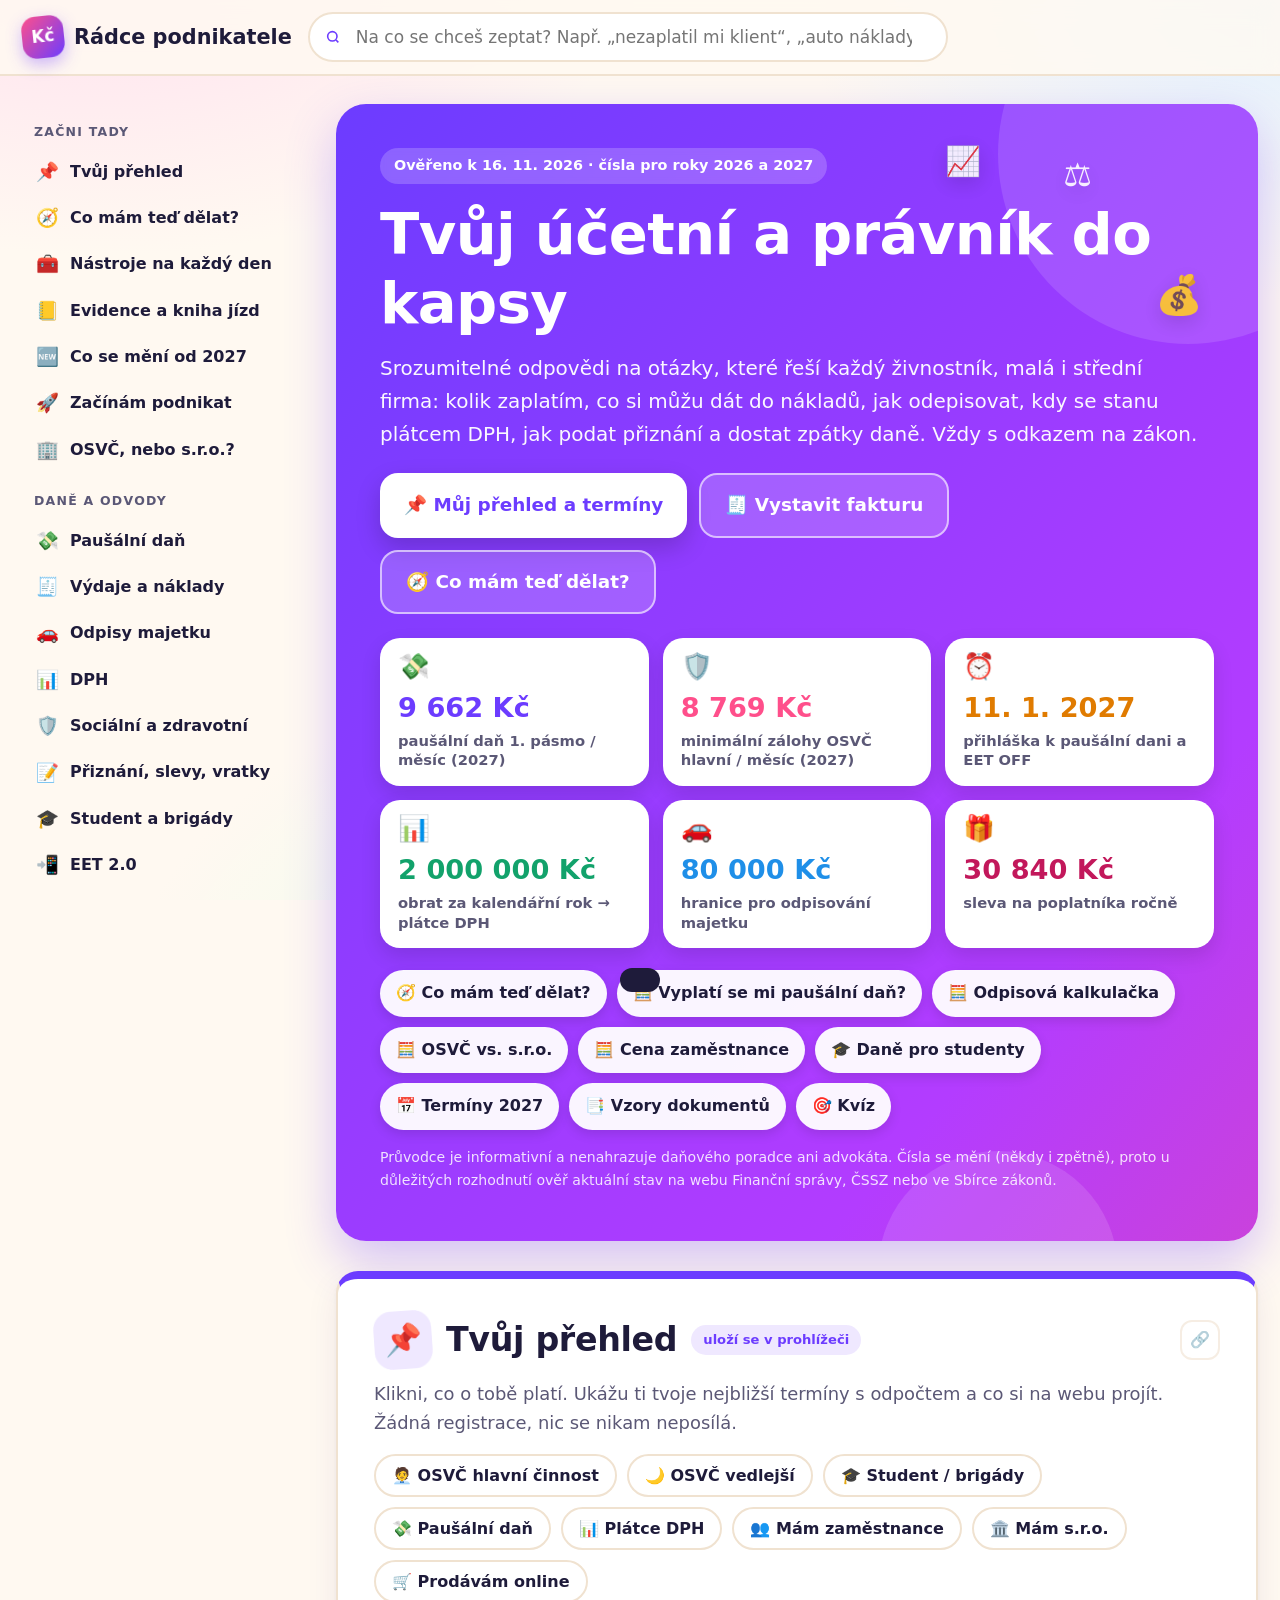
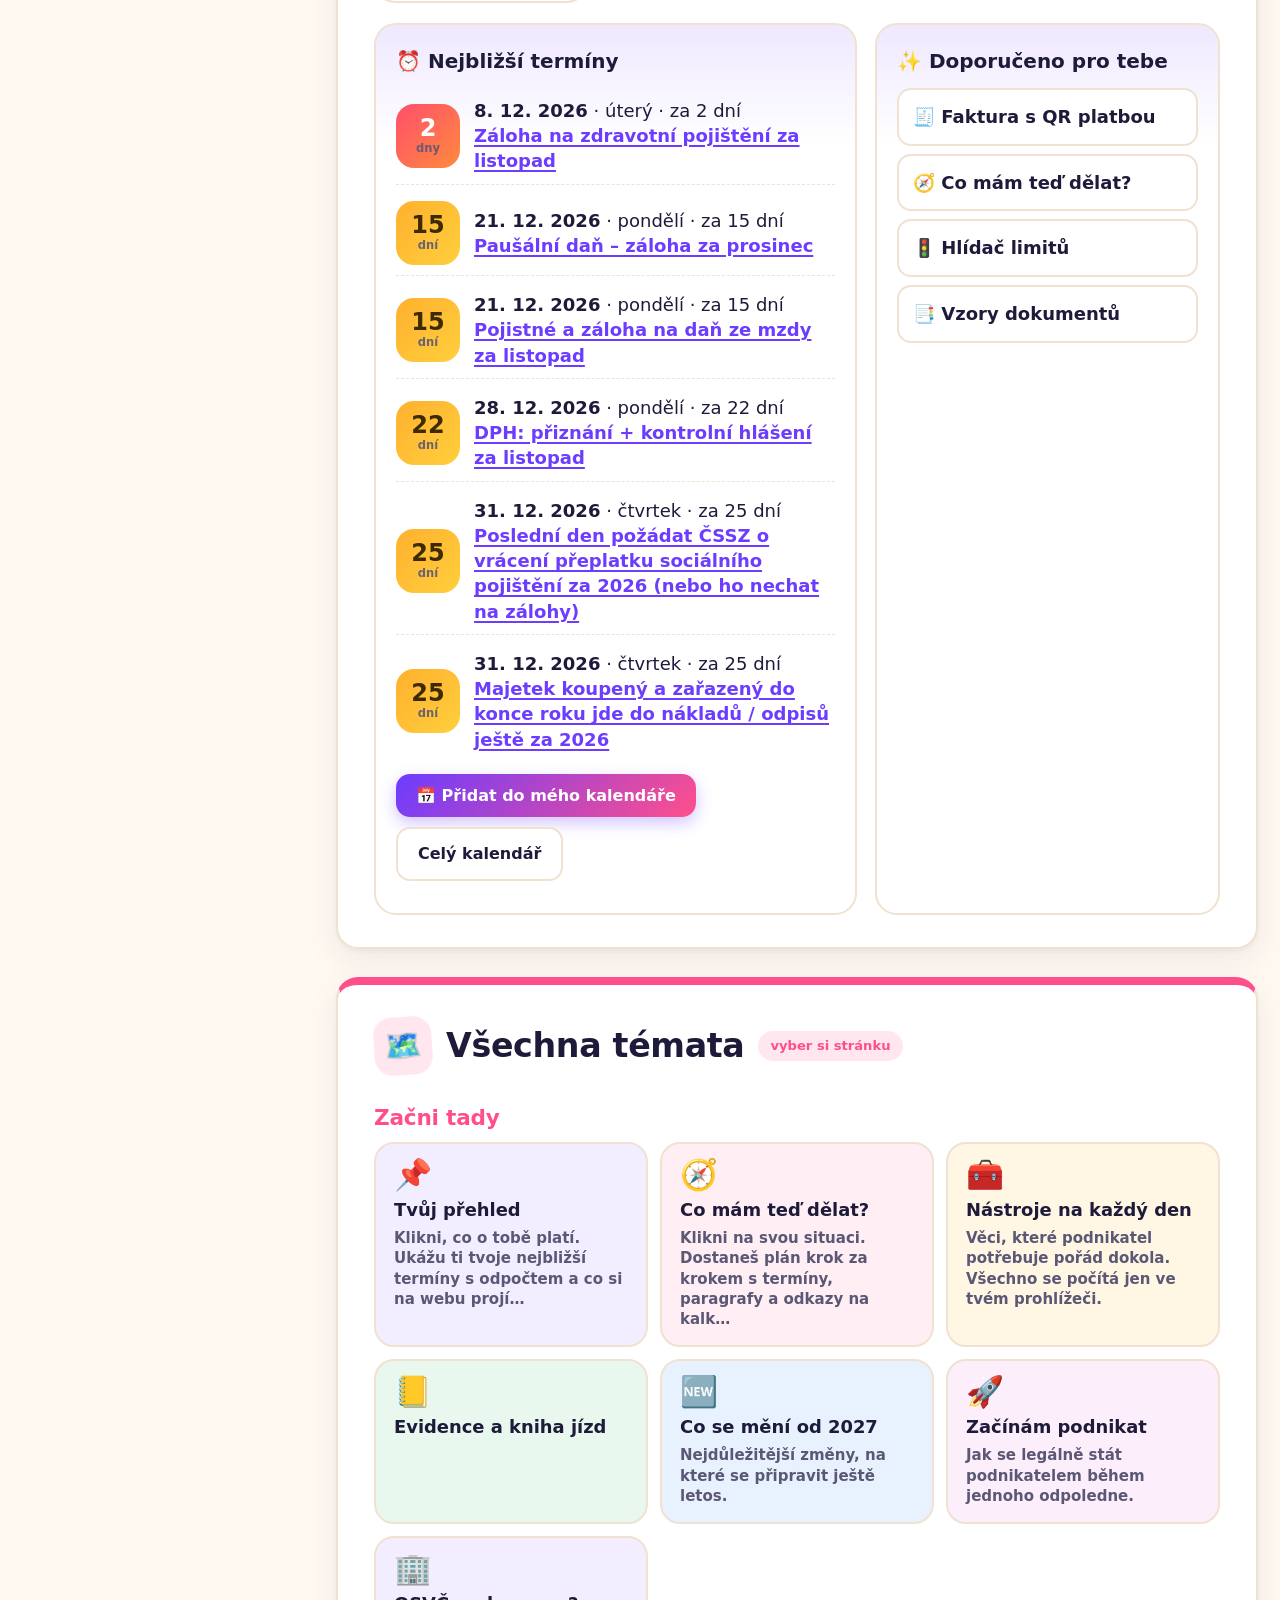
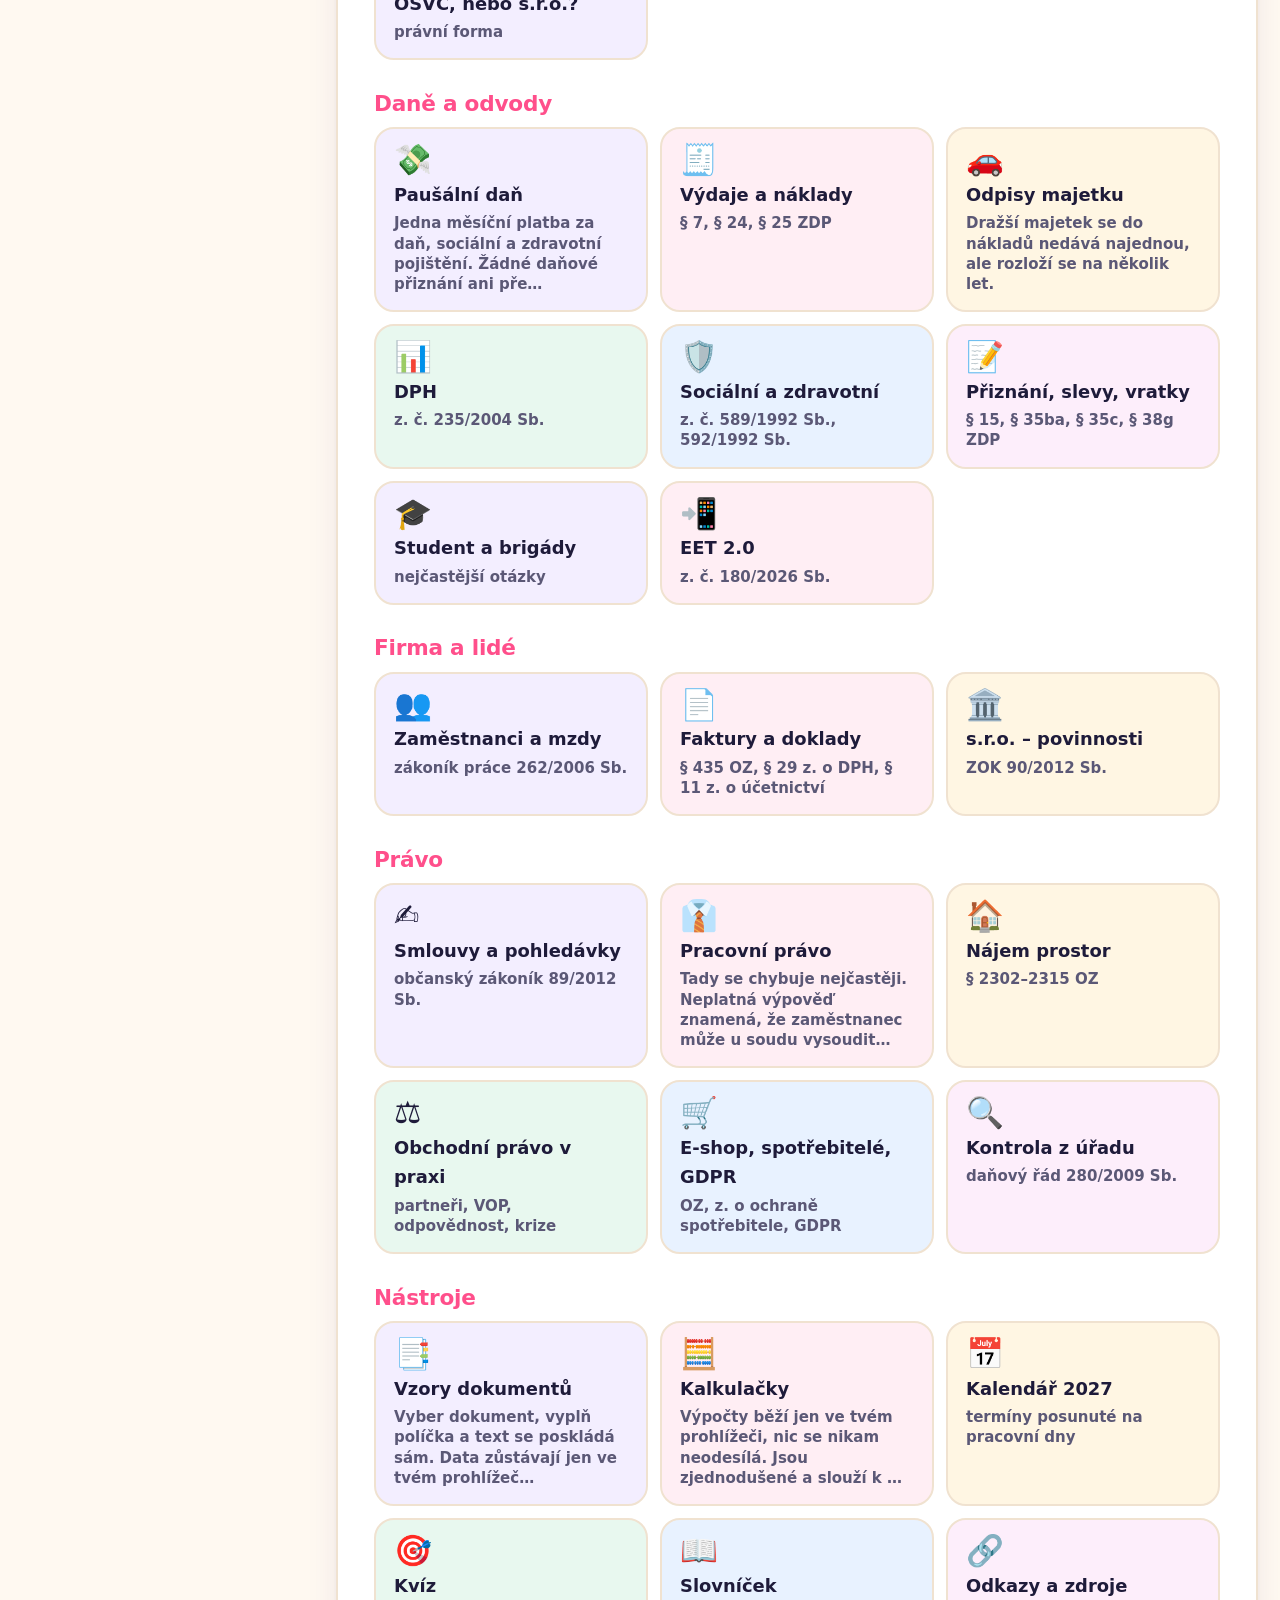
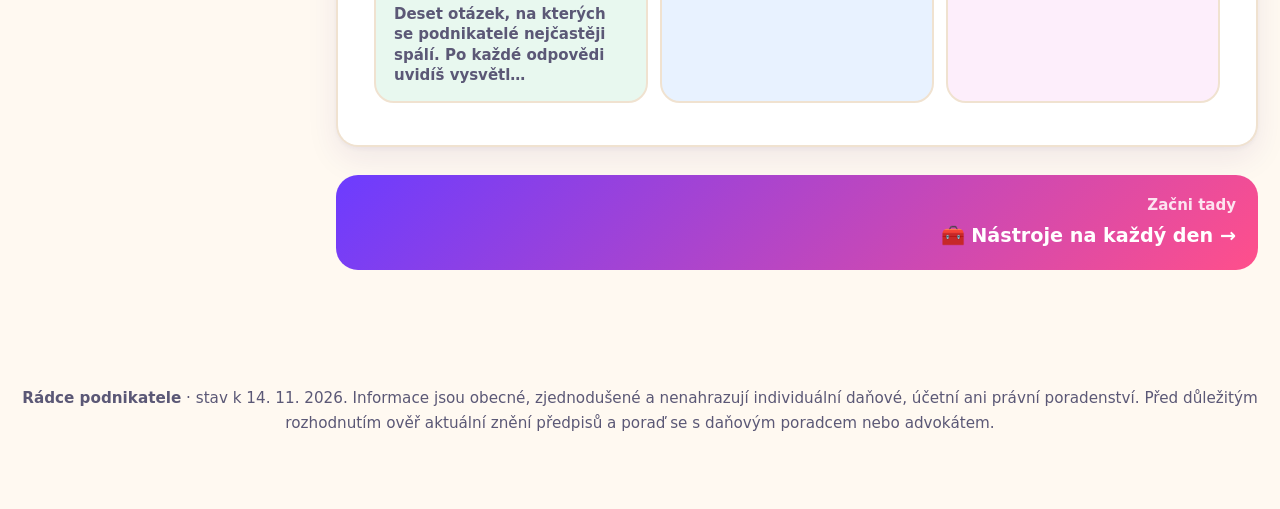
==== commit 5085269b: "Add files via upload" ====
--- a/index.html
+++ b/index.html
@@ -1,3639 +1,3901 @@
-<!doctype html><html lang="cs" data-theme="dark"><head><meta charset="utf-8"><meta name="viewport" content="width=device-width, initial-scale=1">
-<title>Strategy Lab</title><meta name="description" content="32 obchodních strategií obchoduje reálný trh na papíře, samy se hodnotí a učí.">
-<meta name="theme-color" content="#04090A">
-<link rel="icon" href="data:image/svg+xml,%3Csvg xmlns='http://www.w3.org/2000/svg' viewBox='0 0 100 100'%3E%3Ctext y='.9em' font-size='90'%3E%F0%9F%A7%AC%3C/text%3E%3C/svg%3E">
-<link rel="preconnect" href="https://fonts.googleapis.com"><link rel="preconnect" href="https://fonts.gstatic.com" crossorigin>
-<link href="https://fonts.googleapis.com/css2?family=Space+Grotesk:wght@500;600;700&family=Inter:wght@400;500;600;700&family=JetBrains+Mono:wght@400;500;600&display=swap" rel="stylesheet">
-<script>try{var t=localStorage.getItem("sl-theme");if(t)document.documentElement.setAttribute("data-theme",t)}catch(e){}</script>
+<!DOCTYPE html>
+<html lang="cs">
+<head>
+<meta charset="utf-8">
+<meta name="viewport" content="width=device-width, initial-scale=1">
+<title>Rádce podnikatele 2026/2027 – daně, účetnictví a právo pro OSVČ a malé firmy</title>
+<meta name="description" content="Faktura s QR platbou, termíny s odpočtem, hlídač limitů, vzory dokumentů a srozumitelný průvodce pro české podnikatele: paušální daň, výdaje, odpisy, DPH, pojištění, EET 2.0, zaměstnanci, faktury, smlouvy, e-shop, GDPR, s.r.o. Kalkulačky a kalendář termínů 2027.">
+<meta name="theme-color" content="#6c3cff">
+<link rel="icon" href="data:image/svg+xml,%3Csvg xmlns='http://www.w3.org/2000/svg' viewBox='0 0 32 32'%3E%3Crect width='32' height='32' rx='7' fill='%236c3cff'/%3E%3Ctext x='16' y='22' font-size='16' text-anchor='middle' fill='white' font-family='Arial' font-weight='bold'%3EKč%3C/text%3E%3C/svg%3E">
 <style>
-
-:root{
-  /* Obchodní deník: chladná šedá, inkoustová modř, jantar pro evoluci. Rozložení: horní lišta + boční menu + pracovní plocha. */
-  --bg:#eceef2; --panel:#ffffff; --panel2:#f6f7f9; --ink:#121722; --muted:#5a6372; --line:#d8dce3;
-  --accent:#1d48c8; --accent-soft:rgba(29,72,200,.10); --amber:#b86e00; --amber-soft:rgba(184,110,0,.12);
-  --good:#127a47; --bad:#bf3434; --warn:#a46a10; --good-soft:rgba(18,122,71,.12); --bad-soft:rgba(191,52,52,.11);
-  --c-scalp:#7c4ddb; --c-ict:#c43c83; --c-intraday:#2a6fd6; --c-swing:#0c8f80; --c-trend:#cf6a1a; --c-quant:#2f8fb5; --c-event:#9a6a0a; --c-invest:#4b7a12;
-  --f-display:'Archivo', 'Arial Narrow', system-ui, sans-serif; --f-body:'IBM Plex Sans', system-ui, -apple-system, 'Segoe UI', sans-serif; --f-mono:'IBM Plex Mono', ui-monospace, 'SFMono-Regular', Menlo, monospace;
-  --r:8px; color-scheme: light;
+/* Rádce podnikatele – veselý, barevný design (bez externích závislostí) */
+:root {
+  color-scheme: light;
+  --bg: #fff9f1;
+  --surface: #ffffff;
+  --surface-2: #fff4e6;
+  --text: #1e1b3a;
+  --muted: #5b5876;
+  --border: #f0e2d0;
+  --accent: #6c3cff;
+  --accent-2: #ff4f8b;
+  --accent-soft: #efe8ff;
+  --ok: #12a26b;
+  --ok-soft: #dcf7ea;
+  --warn: #9a5b00;
+  --warn-soft: #fff1cf;
+  --danger: #d6264f;
+  --danger-soft: #ffe3ea;
+  --info-soft: #e3f2ff;
+  --radius: 22px;
+  --shadow: 0 2px 4px rgba(60, 30, 120, .05), 0 12px 32px rgba(60, 30, 120, .08);
+  --font: "Nunito", "Segoe UI", system-ui, -apple-system, Roboto, "Helvetica Neue", Arial, sans-serif;
+  --display: "Baloo 2", "Nunito", "Segoe UI", system-ui, sans-serif;
+  --mono: ui-monospace, SFMono-Regular, Menlo, Consolas, monospace;
+  --sidebar: 280px;
+  --c: #6c3cff;        /* barva sekce */
+  --cs: #efe8ff;       /* světlá varianta */
 }
-@media (prefers-color-scheme: dark){ :root:not([data-theme="light"]){
-  --bg:#0e1219; --panel:#151a23; --panel2:#1a202b; --ink:#e6eaf1; --muted:#97a1b2; --line:#283041;
-  --accent:#7b9bff; --accent-soft:rgba(123,155,255,.14); --amber:#f0aa3a; --amber-soft:rgba(240,170,58,.14);
-  --good:#41c184; --bad:#ff6f6f; --warn:#f0b54a; --good-soft:rgba(65,193,132,.14); --bad-soft:rgba(255,111,111,.13);
-  --c-scalp:#a585ff; --c-ict:#f06aae; --c-intraday:#6fa6ff; --c-swing:#3cc7b4; --c-trend:#ff9a4d; --c-quant:#5fc3ea; --c-event:#e0b04a; --c-invest:#9ccc4f; color-scheme: dark; } }
-:root[data-theme="dark"]{
-  --bg:#0e1219; --panel:#151a23; --panel2:#1a202b; --ink:#e6eaf1; --muted:#97a1b2; --line:#283041;
-  --accent:#7b9bff; --accent-soft:rgba(123,155,255,.14); --amber:#f0aa3a; --amber-soft:rgba(240,170,58,.14);
-  --good:#41c184; --bad:#ff6f6f; --warn:#f0b54a; --good-soft:rgba(65,193,132,.14); --bad-soft:rgba(255,111,111,.13);
-  --c-scalp:#a585ff; --c-ict:#f06aae; --c-intraday:#6fa6ff; --c-swing:#3cc7b4; --c-trend:#ff9a4d; --c-quant:#5fc3ea; --c-event:#e0b04a; --c-invest:#9ccc4f; color-scheme: dark; }
-*{ box-sizing:border-box; }
-html,body{ height:100%; margin:0; }
-body{ background:var(--bg); color:var(--ink); font-family:var(--f-body); font-size:14px; line-height:1.5; -webkit-font-smoothing:antialiased; }
-a{ color:var(--accent); text-decoration:none; } a:hover{ text-decoration:underline; }
-button,select,input{ font:inherit; color:inherit; }
-:focus-visible{ outline:2px solid var(--accent); outline-offset:2px; border-radius:4px; }
-h1,h2,h3{ font-family:var(--f-display); font-stretch:88%; letter-spacing:-.01em; text-wrap:balance; margin:0; line-height:1.15; }
-h1{ font-size:30px; font-weight:750; } h2{ font-size:20px; font-weight:700; } h3{ font-size:15px; font-weight:700; }
-.num,.mono,td.n,th.n{ font-family:var(--f-mono); font-variant-numeric:tabular-nums; }
-.muted{ color:var(--muted); } .good{ color:var(--good); } .bad{ color:var(--bad); } .amber{ color:var(--amber); }
-.lapp{ display:grid; grid-template-columns:228px 1fr; grid-template-rows:auto 1fr; min-height:100%; }
-.ltop{ grid-column:1 / -1; display:flex; align-items:center; gap:16px; flex-wrap:wrap; padding:10px 18px; background:var(--panel); border-bottom:1px solid var(--line); position:sticky; top:0; z-index:20; }
-.lbrand{ display:flex; align-items:baseline; gap:10px; }
-.lbrand b{ font-family:var(--f-display); font-stretch:80%; font-weight:800; font-size:21px; letter-spacing:-.02em; }
-.lbrand span{ font-size:12px; color:var(--muted); }
-@media (max-width:1560px){ .lbrand span{ display:none; } }
-.clock{ display:flex; gap:12px; align-items:center; font-family:var(--f-mono); font-size:13px; flex-wrap:wrap; }
-.clock .px{ font-weight:500; }
-.ctrl{ margin-left:auto; display:flex; gap:8px; align-items:center; flex-wrap:wrap; }
-.btn{ border:1px solid var(--line); background:var(--panel2); border-radius:6px; padding:6px 12px; cursor:pointer; font-weight:500; display:inline-flex; gap:6px; align-items:center; }
-.btn:hover{ border-color:var(--accent); }
-.btn.primary{ background:var(--accent); border-color:var(--accent); color:#fff; }
-.btn.small{ padding:3px 9px; font-size:12.5px; }
-.btn.danger{ border-color:var(--bad); color:var(--bad); }
-select,input[type=number],input[type=text]{ border:1px solid var(--line); background:var(--panel2); border-radius:6px; padding:5px 8px; }
-.lnav{ border-right:1px solid var(--line); background:var(--panel); padding:14px 10px; position:sticky; top:53px; height:calc(100vh - 53px); overflow:auto; }
-.lnav a{ display:flex; justify-content:space-between; gap:8px; padding:7px 10px; border-radius:6px; color:var(--ink); font-weight:500; }
-.lnav a:hover{ background:var(--panel2); text-decoration:none; }
-.lnav a.on{ background:var(--accent-soft); color:var(--accent); }
-.lnav .grp{ font-size:11px; text-transform:uppercase; letter-spacing:.08em; color:var(--muted); padding:14px 10px 4px; }
-.lnav .cnt{ font-family:var(--f-mono); font-size:12px; color:var(--muted); }
-.lnav .note{ font-size:12px; color:var(--muted); padding:16px 10px; }
-main{ padding:20px 24px 60px; min-width:0; }
-.page-h{ display:flex; justify-content:space-between; align-items:flex-end; gap:16px; flex-wrap:wrap; margin-bottom:16px; }
-.page-h p{ margin:6px 0 0; color:var(--muted); max-width:72ch; }
-.grid{ display:grid; gap:14px; }
-.g4{ grid-template-columns:repeat(4, minmax(0,1fr)); } .g3{ grid-template-columns:repeat(3, minmax(0,1fr)); } .g2{ grid-template-columns:repeat(2, minmax(0,1fr)); }
-.g21{ grid-template-columns:minmax(0,2fr) minmax(0,1fr); }
-.card{ background:var(--panel); border:1px solid var(--line); border-radius:var(--r); padding:14px 16px; min-width:0; }
-.card > h3{ margin-bottom:10px; display:flex; justify-content:space-between; align-items:baseline; gap:10px; }
-.card > h3 small{ font-family:var(--f-body); font-weight:400; font-size:12px; color:var(--muted); font-stretch:100%; }
-.kv{ display:grid; grid-template-columns:auto 1fr; gap:3px 12px; font-size:13px; }
-.kv dt{ color:var(--muted); } .kv dd{ margin:0; text-align:right; font-family:var(--f-mono); font-variant-numeric:tabular-nums; }
-.big{ font-family:var(--f-mono); font-size:24px; font-weight:500; font-variant-numeric:tabular-nums; }
-.ltile{ background:var(--panel); border:1px solid var(--line); border-radius:var(--r); padding:10px 14px; }
-.ltile .l{ font-size:12px; color:var(--muted); } .ltile .v{ font-family:var(--f-mono); font-size:19px; font-variant-numeric:tabular-nums; }
-.ltiles{ display:grid; grid-template-columns:repeat(auto-fit, minmax(130px, 1fr)); gap:10px; }
-.chip{ display:inline-flex; align-items:center; gap:5px; font-size:11.5px; font-weight:600; padding:1px 8px; border-radius:20px; background:var(--panel2); border:1px solid var(--line); white-space:nowrap; }
-.chip i{ width:7px; height:7px; border-radius:50%; display:inline-block; }
-.chip.good{ background:var(--good-soft); border-color:transparent; color:var(--good); }
-.chip.bad{ background:var(--bad-soft); border-color:transparent; color:var(--bad); }
-.chip.amber{ background:var(--amber-soft); border-color:transparent; color:var(--amber); }
-.chip.acc{ background:var(--accent-soft); border-color:transparent; color:var(--accent); }
-.grade{ display:inline-grid; place-items:center; width:20px; height:20px; border-radius:5px; font-family:var(--f-mono); font-weight:600; font-size:12px; }
-.grade.A{ background:var(--good); color:#fff; } .grade.B{ background:var(--good-soft); color:var(--good); } .grade.C{ background:var(--panel2); color:var(--muted); border:1px solid var(--line); } .grade.D{ background:var(--bad); color:#fff; }
-.tbl-wrap{ overflow-x:auto; }
-table{ border-collapse:collapse; width:100%; font-size:13px; }
-th{ text-align:left; font-weight:600; font-size:11.5px; color:var(--muted); text-transform:uppercase; letter-spacing:.04em; padding:7px 8px; border-bottom:1px solid var(--line); white-space:nowrap; position:sticky; top:0; background:var(--panel); }
-th.sort{ cursor:pointer; } th.sort:hover{ color:var(--ink); } th.on{ color:var(--accent); }
-td{ padding:6px 8px; border-bottom:1px solid var(--line); vertical-align:middle; }
-tr:last-child td{ border-bottom:0; }
-td.n,th.n{ text-align:right; } td.mono{ white-space:nowrap; }
-tr.click{ cursor:pointer; } tr.click:hover td{ background:var(--panel2); }
-tr.shadow td{ opacity:.55; }
-.sname{ display:flex; flex-direction:column; gap:2px; }
-.sname b{ font-weight:600; }
-.cv{ width:100%; display:block; }
-.legend{ display:flex; flex-wrap:wrap; gap:6px 14px; font-size:12px; margin-top:8px; }
-.legend span{ display:inline-flex; align-items:center; gap:6px; cursor:pointer; } .legend i{ width:14px; height:3px; border-radius:2px; display:inline-block; }
-.legend span.off{ opacity:.35; }
-.feed{ display:flex; flex-direction:column; gap:8px; }
-.feed .it{ display:grid; grid-template-columns:auto 1fr auto; gap:8px; align-items:start; padding-bottom:8px; border-bottom:1px solid var(--line); }
-.feed .it:last-child{ border-bottom:0; }
-.feed .it p{ margin:2px 0 0; font-size:12.5px; color:var(--muted); }
-.seg{ display:inline-flex; border:1px solid var(--line); border-radius:6px; overflow:hidden; }
-.seg button{ border:0; background:var(--panel2); padding:4px 10px; cursor:pointer; font-size:12.5px; }
-.seg button.on{ background:var(--accent); color:#fff; }
-.filters{ display:flex; flex-wrap:wrap; gap:6px; align-items:center; }
-.filters .chip{ cursor:pointer; } .filters .chip.on{ background:var(--accent-soft); color:var(--accent); border-color:transparent; }
-.scards{ display:grid; grid-template-columns:repeat(auto-fill, minmax(290px, 1fr)); gap:12px; }
-.scard{ background:var(--panel); border:1px solid var(--line); border-left:4px solid var(--cc, var(--accent)); border-radius:var(--r); padding:12px 14px; display:flex; flex-direction:column; gap:8px; color:var(--ink); }
-.scard:hover{ border-color:var(--cc); text-decoration:none; }
-.scard p{ margin:0; font-size:13px; color:var(--muted); }
-.scard .row{ display:flex; gap:12px; font-family:var(--f-mono); font-size:12.5px; flex-wrap:wrap; }
-.prose{ max-width:76ch; } .prose p, .prose li{ font-size:14.5px; } .prose li{ margin:4px 0; }
-.prose h2{ margin:26px 0 8px; } .prose h3{ margin:18px 0 6px; }
-ol.steps{ counter-reset:s; list-style:none; padding:0; margin:0; display:flex; flex-direction:column; gap:8px; }
-ol.steps li{ counter-increment:s; display:grid; grid-template-columns:28px 1fr; gap:10px; align-items:start; }
-ol.steps li::before{ content:counter(s); font-family:var(--f-mono); font-weight:500; width:24px; height:24px; border-radius:50%; background:var(--accent-soft); color:var(--accent); display:grid; place-items:center; font-size:12.5px; }
-ul.rules{ margin:0; padding-left:18px; } ul.rules li{ margin:4px 0; }
-.lflow{ display:flex; flex-wrap:wrap; gap:8px; align-items:stretch; }
-.lflow .st{ flex:1 1 140px; background:var(--panel2); border:1px solid var(--line); border-radius:var(--r); padding:10px 12px; position:relative; }
-.lflow .st b{ display:block; font-family:var(--f-display); font-stretch:88%; font-size:15px; margin-bottom:3px; }
-.lflow .st span{ font-size:12.5px; color:var(--muted); }
-.lflow .st em{ font-style:normal; font-family:var(--f-mono); font-size:11px; color:var(--accent); }
-.note-box{ border-left:3px solid var(--amber); background:var(--amber-soft); padding:10px 14px; border-radius:0 var(--r) var(--r) 0; font-size:13.5px; }
-.warn-box{ border-left:3px solid var(--bad); background:var(--bad-soft); padding:10px 14px; border-radius:0 var(--r) var(--r) 0; font-size:13.5px; }
-.ins{ display:flex; flex-direction:column; gap:6px; } .ins div{ display:grid; grid-template-columns:16px 1fr; gap:8px; font-size:13px; }
-.ins .dot{ width:9px; height:9px; border-radius:50%; margin-top:6px; background:var(--muted); } .ins .good .dot{ background:var(--good); } .ins .warn .dot{ background:var(--bad); }
-.toc{ display:flex; flex-wrap:wrap; gap:6px; margin:8px 0 18px; }
-.sec{ margin-top:18px; }
-.switch{ display:flex; align-items:flex-start; gap:10px; padding:8px 0; border-bottom:1px solid var(--line); }
-.switch input{ margin-top:4px; width:16px; height:16px; accent-color:var(--accent); }
-.switch b{ display:block; font-weight:600; } .switch span{ font-size:12.5px; color:var(--muted); }
-.pbar{ height:6px; background:var(--panel2); border-radius:4px; overflow:hidden; } .pbar i{ display:block; height:100%; background:var(--accent); }
-.scn{ font-size:13px; background:var(--panel2); border:1px solid var(--line); border-radius:var(--r); padding:10px 12px; }
-.scn b{ font-weight:600; }
-#loading{ position:fixed; inset:0; background:var(--bg); display:grid; place-items:center; z-index:100; }
-#loading .box{ width:min(460px, 90vw); display:flex; flex-direction:column; gap:12px; }
-#loading .pbar{ height:8px; }
-.foot{ margin-top:34px; font-size:12px; color:var(--muted); max-width:90ch; }
-details summary{ cursor:pointer; font-weight:600; }
-textarea{ width:100%; min-height:120px; font-family:var(--f-mono); font-size:12px; border:1px solid var(--line); background:var(--panel2); border-radius:6px; padding:8px; color:var(--ink); }
-.drop{ border:2px dashed var(--line); border-radius:var(--r); padding:22px; text-align:center; background:var(--panel2); }
-.drop.on{ border-color:var(--accent); background:var(--accent-soft); }
-@media (max-width: 1100px){ .g4{ grid-template-columns:repeat(2, minmax(0,1fr)); } .g21{ grid-template-columns:1fr; } .g3{ grid-template-columns:1fr 1fr; } }
-@media (max-width: 760px){
-  .lapp{ grid-template-columns:1fr; }
-  .lnav{ position:static; height:auto; display:flex; overflow-x:auto; gap:4px; padding:6px 10px; border-right:0; border-bottom:1px solid var(--line); }
-  .lnav .grp, .lnav .note{ display:none; } .lnav a{ white-space:nowrap; } .lnav .cnt{ display:none; }
-  main{ padding:14px 16px 50px; } .g4,.g3,.g2{ grid-template-columns:1fr; } .ctrl{ margin-left:0; } h1{ font-size:24px; }
+* { box-sizing: border-box; }
+html { scroll-behavior: smooth; scroll-padding-top: 96px; }
+body {
+  margin: 0; color: var(--text);
+  font-family: var(--font); font-size: 18px; line-height: 1.65;
+  -webkit-font-smoothing: antialiased;
+  background:
+    radial-gradient(900px 500px at 8% -5%, #ffe0ef 0%, transparent 60%),
+    radial-gradient(800px 500px at 100% 0%, #e2f0ff 0%, transparent 60%),
+    radial-gradient(900px 700px at 50% 120%, #e7ffe9 0%, transparent 60%),
+    var(--bg);
+  background-attachment: fixed;
 }
-@media (prefers-reduced-motion: reduce){ *{ transition:none !important; animation:none !important; } }
-
-/* ===== Vlastní vzhled: laboratoř – mátově tyrkysová, limetková, milimetrový papír ===== */
-:root,:root[data-theme="dark"]{
-  --bg:#04090A; --panel:rgba(12,22,24,.66); --panel2:rgba(255,255,255,.045); --ink:#E6F3EF; --muted:#8CA39D; --line:rgba(120,240,210,.12);
-  --accent:#4FE3C1; --accent-soft:rgba(79,227,193,.14); --amber:#FFB547; --amber-soft:rgba(255,181,71,.14);
-  --good:#45D483; --bad:#FF5D73; --warn:#FFB547; --good-soft:rgba(69,212,131,.14); --bad-soft:rgba(255,93,115,.14);
-  --c-scalp:#B794F6; --c-ict:#F472B6; --c-intraday:#60A5FA; --c-swing:#4FE3C1; --c-trend:#FB923C; --c-quant:#67E8F9; --c-event:#FACC15; --c-invest:#A3E635;
-  --grid:rgba(79,227,193,.045); --glow1:rgba(79,227,193,.13); --glow2:rgba(163,230,53,.08);
-  --grad:linear-gradient(135deg,#4FE3C1,#A3E635); --on-grad:#04110D;
-  --f-display:'Space Grotesk', system-ui, sans-serif; --f-body:'Inter', system-ui, -apple-system, 'Segoe UI', sans-serif; --f-mono:'JetBrains Mono', ui-monospace, Menlo, monospace;
-  --r:14px; color-scheme:dark;
+a { color: var(--accent); font-weight: 700; text-decoration-thickness: 2px; text-underline-offset: 3px; }
+a:hover { color: var(--accent-2); }
+h1, h2, h3, h4 { font-family: var(--display); line-height: 1.2; margin: 0 0 .5em; letter-spacing: -.01em; }
+h2 { font-size: clamp(1.7rem, 2.6vw, 2.3rem); font-weight: 800; }
+h3 { font-size: 1.35rem; margin-top: 1.4em; font-weight: 800; }
+h4 { font-size: 1.1rem; }
+p { margin: 0 0 .9em; }
+ul, ol { margin: 0 0 1em; padding-left: 1.3em; }
+li { margin-bottom: .35em; }
+code, .mono { font-family: var(--mono); font-size: .9em; }
+small, .muted { color: var(--muted); }
+strong { font-weight: 800; }
+
+/* Scroll progress */
+.progress { position: fixed; top: 0; left: 0; height: 5px; width: 0; z-index: 100;
+  background: linear-gradient(90deg, #ff4f8b, #ffb02e, #19c37d, #2fa8ff, #6c3cff); border-radius: 0 4px 4px 0; }
+
+/* Top bar */
+.topbar { position: sticky; top: 0; z-index: 50; background: rgba(255, 249, 241, .85);
+  backdrop-filter: saturate(1.6) blur(12px); border-bottom: 2px solid var(--border); }
+.topbar-inner { display: flex; align-items: center; gap: 16px; max-width: 1360px; margin: 0 auto; padding: 12px 22px; }
+.brand { font-family: var(--display); font-weight: 800; font-size: 1.3rem; text-decoration: none; color: var(--text); white-space: nowrap; display: flex; align-items: center; gap: 10px; }
+.brand:hover { color: var(--text); }
+.brand-mark { display: inline-grid; place-items: center; width: 42px; height: 42px; border-radius: 14px;
+  background: linear-gradient(135deg, #ff4f8b, #6c3cff); color: #fff; font-size: 1.05rem; box-shadow: 0 6px 16px rgba(108, 60, 255, .35); transform: rotate(-6deg); }
+.search-wrap { flex: 1; position: relative; max-width: 640px; }
+.search-wrap input { width: 100%; padding: 13px 18px 13px 46px; border-radius: 999px; border: 2px solid var(--border);
+  background: #fff; color: var(--text); font-size: 17px; font-family: inherit; outline: none; transition: border-color .15s, box-shadow .15s; }
+.search-wrap input:focus { border-color: var(--accent); box-shadow: 0 0 0 5px var(--accent-soft); }
+.search-wrap svg { position: absolute; left: 17px; top: 50%; transform: translateY(-50%); color: var(--accent); }
+.search-count { font-size: .9rem; color: var(--muted); white-space: nowrap; font-weight: 700; }
+.menu-btn { display: none; background: #fff; border: 2px solid var(--border); color: var(--text); border-radius: 12px; padding: 6px 12px; font-size: 1.2rem; cursor: pointer; }
+
+/* Layout */
+.layout { display: grid; grid-template-columns: var(--sidebar) 1fr; gap: 34px; max-width: 1360px; margin: 0 auto; padding: 28px 22px 90px; }
+.sidebar { position: sticky; top: 92px; align-self: start; max-height: calc(100vh - 110px); overflow: auto; padding-right: 6px; }
+.sidebar nav a { display: flex; align-items: center; gap: 10px; padding: 8px 12px; border-radius: 14px; text-decoration: none; color: var(--text); font-size: 1rem; font-weight: 600; transition: background .15s, transform .15s; }
+.sidebar nav a:hover { background: #fff; transform: translateX(3px); color: var(--text); }
+.sidebar nav a.active { background: linear-gradient(90deg, #6c3cff, #ff4f8b); color: #fff; box-shadow: 0 6px 16px rgba(108, 60, 255, .3); }
+.sidebar nav a .ic { width: 26px; text-align: center; font-size: 1.15rem; }
+.sidebar .group { font-size: .78rem; text-transform: uppercase; letter-spacing: .1em; color: var(--muted); margin: 18px 12px 6px; font-weight: 800; }
+main { min-width: 0; }
+
+/* Hero */
+.hero { position: relative; overflow: hidden; border-radius: 30px; padding: 44px 44px 36px; margin-bottom: 30px; color: #fff;
+  background: linear-gradient(130deg, #6c3cff 0%, #b33cff 35%, #ff4f8b 70%, #ff9a3c 100%); box-shadow: 0 20px 50px rgba(108, 60, 255, .3); }
+.hero::before, .hero::after { content: ""; position: absolute; border-radius: 50%; background: rgba(255,255,255,.12); }
+.hero::before { width: 380px; height: 380px; right: -120px; top: -140px; }
+.hero::after { width: 240px; height: 240px; right: 140px; bottom: -150px; }
+.hero > * { position: relative; z-index: 1; }
+.hero h1 { font-size: clamp(2.2rem, 5vw, 3.6rem); font-weight: 800; margin-bottom: .25em; }
+.hero p.lead { font-size: 1.25rem; max-width: 820px; opacity: .96; }
+.hero .muted { color: rgba(255,255,255,.85); }
+.hero a { color: #fff; }
+.stamp { display: inline-block; font-size: .9rem; padding: 6px 14px; border-radius: 999px; background: rgba(255,255,255,.2); color: #fff; font-weight: 800; margin-bottom: 16px; backdrop-filter: blur(4px); }
+.tiles { display: grid; grid-template-columns: repeat(auto-fill, minmax(220px, 1fr)); gap: 14px; margin-top: 24px; }
+.tile { background: #fff; color: var(--text); border-radius: 20px; padding: 16px 18px; box-shadow: 0 8px 20px rgba(0,0,0,.12); transition: transform .2s; }
+.tile:hover { transform: translateY(-4px) rotate(-.5deg); }
+.tile .e { font-size: 1.6rem; line-height: 1; }
+.tile .v { font-family: var(--display); font-size: 1.7rem; font-weight: 800; font-variant-numeric: tabular-nums; margin-top: 6px; }
+.tile .l { font-size: .92rem; color: var(--muted); font-weight: 600; line-height: 1.35; }
+.tile:nth-child(1) .v { color: #6c3cff; } .tile:nth-child(2) .v { color: #ff4f8b; } .tile:nth-child(3) .v { color: #e07b00; }
+.tile:nth-child(4) .v { color: #12a26b; } .tile:nth-child(5) .v { color: #1f8fe8; } .tile:nth-child(6) .v { color: #c2185b; }
+.quick { display: flex; flex-wrap: wrap; gap: 10px; margin-top: 22px; }
+.chip { display: inline-flex; align-items: center; gap: 6px; padding: 10px 16px; border-radius: 999px; text-decoration: none; font-size: 1rem; font-weight: 800;
+  background: rgba(255,255,255,.95); color: var(--text) !important; box-shadow: 0 4px 12px rgba(0,0,0,.12); transition: transform .15s; }
+.chip:hover { transform: translateY(-3px) scale(1.03); }
+
+/* Sekce – každá má svou barvu */
+section.block { --c: #6c3cff; --cs: #efe8ff;
+  background: var(--surface); border: 2px solid var(--border); border-top: 8px solid var(--c); border-radius: var(--radius);
+  padding: 32px 36px; margin-bottom: 28px; box-shadow: var(--shadow); }
+section.block:nth-of-type(8n+1) { --c: #6c3cff; --cs: #efe8ff; }
+section.block:nth-of-type(8n+2) { --c: #ff4f8b; --cs: #ffe6ef; }
+section.block:nth-of-type(8n+3) { --c: #ff9a1f; --cs: #fff0dc; }
+section.block:nth-of-type(8n+4) { --c: #12a26b; --cs: #dcf7ea; }
+section.block:nth-of-type(8n+5) { --c: #1f8fe8; --cs: #e1f0ff; }
+section.block:nth-of-type(8n+6) { --c: #e04fd8; --cs: #fde6fb; }
+section.block:nth-of-type(8n+7) { --c: #00a8a8; --cs: #d9f6f6; }
+section.block:nth-of-type(8n+8) { --c: #ef5b2b; --cs: #ffe7de; }
+section.block > .sec-head { display: flex; align-items: center; gap: 14px; flex-wrap: wrap; margin-bottom: 10px; }
+section.block > .sec-head h2 { margin: 0; }
+.sec-ic { display: inline-grid; place-items: center; width: 58px; height: 58px; border-radius: 18px; background: var(--cs); font-size: 1.9rem; flex-shrink: 0; transform: rotate(-4deg); }
+section.block > .sec-head .tag { font-size: .82rem; padding: 4px 12px; border-radius: 999px; background: var(--cs); color: var(--c); font-weight: 800; }
+.intro { color: var(--muted); font-size: 1.12rem; }
+section.block h3 { color: var(--c); }
+
+/* Callouty */
+.note, .warn, .danger, .tip { border-radius: 18px; padding: 16px 20px; margin: 16px 0; font-size: 1.02rem; border: 2px solid transparent; }
+.note { background: var(--info-soft); border-color: #bcdcff; }
+.tip { background: var(--ok-soft); border-color: #a7ecca; }
+.warn { background: var(--warn-soft); border-color: #ffd98a; }
+.danger { background: var(--danger-soft); border-color: #ffb3c4; }
+.note > :last-child, .tip > :last-child, .warn > :last-child, .danger > :last-child { margin-bottom: 0; }
+.tip::before { content: "💡 "; } .warn::before { content: "⚠️ "; } .note::before { content: "ℹ️ "; } .danger::before { content: "🚨 "; }
+.law { display: inline-block; font-family: var(--mono); font-size: .78rem; padding: 2px 9px; border-radius: 8px; background: var(--cs, #efe8ff); color: var(--c, #6c3cff); white-space: nowrap; font-weight: 700; vertical-align: 1px; }
+
+.cols { display: grid; grid-template-columns: 1fr 1fr; gap: 18px; margin: 16px 0; }
+.col { border-radius: 18px; padding: 18px 20px; border: 2px solid var(--border); background: #fff; }
+.col h4 { margin-bottom: .5em; font-size: 1.15rem; }
+.col.yes { background: #f2fdf7; border-color: #bdeed6; } .col.yes h4 { color: var(--ok); }
+.col.no { background: #fff4f6; border-color: #ffc9d5; } .col.no h4 { color: var(--danger); }
+.col ul { margin-bottom: 0; }
+
+/* Tabulky */
+.table-wrap { overflow-x: auto; margin: 14px 0 20px; border: 2px solid var(--border); border-radius: 18px; background: #fff; }
+table { border-collapse: collapse; width: 100%; font-size: .98rem; }
+th, td { padding: 12px 14px; text-align: left; border-bottom: 1px solid var(--border); vertical-align: top; }
+th { background: var(--cs, #fff4e6); color: var(--text); font-weight: 800; white-space: nowrap; }
+tbody tr:hover td { background: #fffaf3; }
+tr:last-child td { border-bottom: none; }
+td.num, th.num { text-align: right; font-variant-numeric: tabular-nums; white-space: nowrap; }
+
+/* FAQ */
+details.qa { border: 2px solid var(--border); border-left: 6px solid var(--c, #6c3cff); border-radius: 16px; margin: 12px 0; background: #fff; transition: box-shadow .2s; }
+details.qa:hover { box-shadow: 0 6px 18px rgba(60,30,120,.08); }
+details.qa > summary { cursor: pointer; padding: 15px 18px; font-weight: 800; font-size: 1.08rem; list-style: none; display: flex; justify-content: space-between; gap: 12px; align-items: center; }
+details.qa > summary::-webkit-details-marker { display: none; }
+details.qa > summary::after { content: "+"; display: grid; place-items: center; width: 30px; height: 30px; border-radius: 50%; background: var(--cs, #efe8ff); color: var(--c, #6c3cff); font-size: 1.3rem; flex-shrink: 0; transition: transform .2s; }
+details.qa[open] > summary::after { transform: rotate(45deg); }
+details.qa > summary:hover { color: var(--c, #6c3cff); }
+details.qa > .a { padding: 0 20px 16px; }
+details.qa > .a > :last-child { margin-bottom: 0; }
+
+ol.steps { counter-reset: s; list-style: none; padding-left: 0; }
+ol.steps > li { counter-increment: s; position: relative; padding-left: 52px; margin-bottom: 16px; min-height: 36px; }
+ol.steps > li::before { content: counter(s); position: absolute; left: 0; top: -2px; width: 36px; height: 36px; border-radius: 12px; background: var(--c, #6c3cff); color: #fff; display: grid; place-items: center; font-weight: 800; font-family: var(--display); transform: rotate(-5deg); }
+
+.timeline { list-style: none; padding: 0; margin: 14px 0; }
+.timeline li { display: grid; grid-template-columns: 140px 1fr; gap: 16px; padding: 12px 14px; border-radius: 14px; margin-bottom: 6px; }
+.timeline li:nth-child(odd) { background: var(--cs, #fff4e6); }
+.timeline .d { font-family: var(--display); font-weight: 800; font-size: 1.15rem; color: var(--c); }
+.timeline .d small { display: block; font-family: var(--font); font-weight: 600; font-size: .85rem; color: var(--muted); }
+
+/* Kalkulačky a nástroje */
+.calc { border: 2px solid var(--border); border-radius: 22px; padding: 24px; margin: 22px 0; background: linear-gradient(180deg, var(--cs, #fff4e6), #fff 140px); }
+.calc h3 { margin-top: 0; color: var(--text); }
+.calc h3::before { content: "🧮 "; }
+.form-grid { display: grid; grid-template-columns: repeat(auto-fill, minmax(230px, 1fr)); gap: 14px 18px; margin-bottom: 16px; }
+.field label { display: block; font-size: .95rem; font-weight: 800; margin-bottom: 6px; }
+.field .hint { font-size: .85rem; color: var(--muted); margin-top: 4px; }
+.field input, .field select, .field textarea { width: 100%; padding: 12px 14px; border-radius: 14px; border: 2px solid var(--border); background: #fff; color: var(--text); font-size: 17px; font-family: inherit; font-weight: 600; }
+.field textarea { min-height: 80px; resize: vertical; }
+.field input[type="checkbox"] { width: 22px; height: 22px; padding: 0; margin: 2px 0 0; flex-shrink: 0; accent-color: var(--accent); }
+.field input:focus, .field select:focus, .field textarea:focus { outline: none; border-color: var(--c, #6c3cff); box-shadow: 0 0 0 4px var(--cs, #efe8ff); }
+.check, .field label.check { display: flex; gap: 10px; align-items: flex-start; font-size: 1rem; font-weight: 700; padding-top: 6px; cursor: pointer; }
+.field label.check:first-child { padding-top: 32px; }
+.result { background: #fff; border: 2px solid var(--border); border-radius: 18px; padding: 18px; }
+.result .best { font-family: var(--display); font-size: 1.3rem; font-weight: 800; color: var(--ok); margin-bottom: 10px; }
+.result .best::before { content: "🏆 "; }
+.result table { font-size: .95rem; }
+.result .na { color: var(--muted); font-style: italic; }
+tr.winner td { background: var(--ok-soft) !important; font-weight: 800; }
+
+.btn { display: inline-flex; align-items: center; gap: 8px; padding: 12px 20px; border-radius: 14px; border: none; cursor: pointer; font-family: inherit; font-size: 1rem; font-weight: 800; color: #fff; background: linear-gradient(135deg, #6c3cff, #ff4f8b); box-shadow: 0 6px 16px rgba(108,60,255,.3); transition: transform .15s; text-decoration: none; }
+.btn:hover { transform: translateY(-2px); color: #fff; }
+.btn.ghost { background: #fff; color: var(--text); border: 2px solid var(--border); box-shadow: none; }
+.btn-row { display: flex; flex-wrap: wrap; gap: 10px; margin: 12px 0; }
+
+/* Průvodce situacemi */
+.situations { display: grid; grid-template-columns: repeat(auto-fill, minmax(210px, 1fr)); gap: 14px; margin: 18px 0; }
+.sit { cursor: pointer; text-align: left; border: 2px solid var(--border); border-radius: 20px; padding: 18px; background: #fff; font-family: inherit; color: var(--text); transition: transform .15s, box-shadow .15s, border-color .15s; }
+.sit:hover { transform: translateY(-4px); box-shadow: 0 10px 24px rgba(60,30,120,.12); }
+.sit .e { font-size: 2.2rem; display: block; line-height: 1.1; }
+.sit .t { font-family: var(--display); font-weight: 800; font-size: 1.15rem; display: block; margin-top: 8px; line-height: 1.25; }
+.sit .s { font-size: .9rem; color: var(--muted); font-weight: 600; }
+.sit.on { border-color: var(--c); background: var(--cs); box-shadow: 0 0 0 4px var(--cs); }
+.plan { border-radius: 22px; padding: 22px 24px; background: #fff; border: 2px dashed var(--c); }
+.plan h3 { margin-top: 0; }
+.todo { list-style: none; padding: 0; }
+.todo li { display: flex; gap: 12px; align-items: flex-start; padding: 10px 12px; border-radius: 12px; margin-bottom: 6px; background: #fffaf3; }
+.todo li input { width: 24px; height: 24px; margin-top: 2px; accent-color: var(--ok); flex-shrink: 0; cursor: pointer; }
+.todo li.done span { text-decoration: line-through; opacity: .55; }
+.meter { height: 14px; border-radius: 999px; background: #f1e9ff; overflow: hidden; margin: 8px 0 14px; }
+.meter > i { display: block; height: 100%; width: 0; background: linear-gradient(90deg, #19c37d, #2fa8ff); border-radius: 999px; transition: width .35s; }
+
+/* Generátor dokumentů */
+.doc-out { white-space: pre-wrap; font-family: Georgia, "Times New Roman", serif; font-size: 1.02rem; line-height: 1.6; background: #fff; border: 2px solid var(--border); border-radius: 16px; padding: 26px 30px; max-height: 560px; overflow: auto; box-shadow: inset 0 2px 8px rgba(0,0,0,.03); }
+
+/* Kvíz */
+.quiz-q { font-family: var(--display); font-size: 1.3rem; font-weight: 800; margin-bottom: 12px; }
+.quiz-opts { display: grid; gap: 10px; }
+.quiz-opts button { text-align: left; padding: 14px 16px; border-radius: 14px; border: 2px solid var(--border); background: #fff; font-family: inherit; font-size: 1.02rem; font-weight: 700; color: var(--text); cursor: pointer; transition: transform .1s; }
+.quiz-opts button:hover:not(:disabled) { transform: translateX(4px); border-color: var(--c); }
+.quiz-opts button.right { background: var(--ok-soft); border-color: var(--ok); }
+.quiz-opts button.wrong { background: var(--danger-soft); border-color: var(--danger); }
+.quiz-ex { margin-top: 12px; padding: 14px 16px; border-radius: 14px; background: var(--info-soft); display: none; }
+.quiz-score { font-family: var(--display); font-weight: 800; font-size: 1.1rem; color: var(--c); }
+
+/* Vyhledávač skupin */
+.lookup-list { display: grid; grid-template-columns: repeat(auto-fill, minmax(260px, 1fr)); gap: 10px; margin-top: 12px; }
+.lk { display: flex; justify-content: space-between; align-items: center; gap: 10px; padding: 12px 14px; border-radius: 14px; background: #fff; border: 2px solid var(--border); font-weight: 700; }
+.lk b { flex-shrink: 0; padding: 4px 10px; border-radius: 10px; background: var(--cs); color: var(--c); font-size: .9rem; white-space: nowrap; }
+
+dl.gloss { display: grid; grid-template-columns: max-content 1fr; gap: 8px 20px; }
+dl.gloss dt { font-weight: 800; color: var(--c); }
+dl.gloss dd { margin: 0; color: var(--muted); }
+
+.links { display: grid; grid-template-columns: repeat(auto-fill, minmax(250px, 1fr)); gap: 12px; }
+.links a { display: block; padding: 14px 16px; border: 2px solid var(--border); border-radius: 16px; text-decoration: none; color: var(--text); background: #fff; transition: transform .15s, border-color .15s; }
+.links a:hover { border-color: var(--c); transform: translateY(-3px); }
+.links a strong { display: block; color: var(--c); font-size: 1.05rem; }
+.links a span { font-size: .9rem; color: var(--muted); font-weight: 600; }
+
+footer.site { max-width: 1360px; margin: 0 auto; padding: 26px 22px 60px; color: var(--muted); font-size: .95rem; text-align: center; }
+
+.hidden-by-search { display: none !important; }
+.no-results { display: none; text-align: center; padding: 50px; color: var(--muted); font-size: 1.2rem; }
+
+.to-top { position: fixed; right: 20px; bottom: 20px; width: 54px; height: 54px; border-radius: 18px; border: none; background: linear-gradient(135deg, #6c3cff, #ff4f8b); color: #fff; font-size: 1.4rem; cursor: pointer; box-shadow: 0 8px 20px rgba(108,60,255,.35); opacity: 0; pointer-events: none; transition: opacity .2s, transform .2s; }
+.to-top.show { opacity: 1; pointer-events: auto; }
+.to-top:hover { transform: translateY(-3px); }
+
+/* Animace při scrollu */
+.reveal { opacity: 0; transform: translateY(24px); transition: opacity .5s ease, transform .5s ease; }
+.reveal.in { opacity: 1; transform: none; }
+@media (prefers-reduced-motion: reduce) { .reveal { opacity: 1; transform: none; transition: none; } html { scroll-behavior: auto; } }
+
+.toast { position: fixed; left: 50%; bottom: 28px; transform: translateX(-50%) translateY(120px); background: #1e1b3a; color: #fff; padding: 12px 20px; border-radius: 14px; font-weight: 800; z-index: 200; transition: transform .25s; }
+.toast.show { transform: translateX(-50%) translateY(0); }
+
+@media (max-width: 1000px) {
+  .layout { grid-template-columns: 1fr; }
+  .sidebar { position: fixed; top: 70px; left: 0; bottom: 0; width: 300px; max-height: none; background: var(--bg); border-right: 2px solid var(--border); padding: 14px; transform: translateX(-100%); transition: transform .2s; z-index: 60; }
+  .sidebar.open { transform: translateX(0); box-shadow: 0 0 40px rgba(0,0,0,.2); }
+  .menu-btn { display: inline-block; }
+  .search-count { display: none; }
 }
-:root[data-theme="light"]{
-  --bg:#F2F6F2; --panel:rgba(255,255,255,.78); --panel2:rgba(10,60,48,.04); --ink:#0D1B17; --muted:#56685F; --line:rgba(10,70,55,.13);
-  --accent:#0E8C70; --accent-soft:rgba(14,140,112,.11); --amber:#B86E00; --amber-soft:rgba(184,110,0,.11);
-  --good:#0B8A4B; --bad:#C8324A; --warn:#A46A10; --good-soft:rgba(11,138,75,.11); --bad-soft:rgba(200,50,74,.10);
-  --c-scalp:#7C4DDB; --c-ict:#C43C83; --c-intraday:#1D6FD6; --c-swing:#0C8F80; --c-trend:#C2620F; --c-quant:#1F7FA8; --c-event:#8A6200; --c-invest:#4B7A12;
-  --grid:rgba(14,140,112,.07); --glow1:rgba(14,140,112,.10); --glow2:rgba(132,204,22,.10);
-  --grad:linear-gradient(135deg,#0E8C70,#65A30D); --on-grad:#fff; color-scheme:light;
+@media (max-width: 640px) {
+  body { font-size: 17px; }
+  section.block { padding: 22px 18px; border-radius: 20px; }
+  .hero { padding: 28px 22px; border-radius: 24px; }
+  .hero p.lead { font-size: 1.08rem; }
+  .tiles { grid-template-columns: 1fr 1fr; gap: 10px; }
+  .tile { padding: 12px 14px; }
+  .tile .v { font-size: 1.2rem; }
+  .tile .l { font-size: .8rem; }
+  .cols { grid-template-columns: 1fr; }
+  .calc { padding: 16px 14px; margin-left: -6px; margin-right: -6px; }
+  .result { padding: 12px; }
+  .result table { font-size: .85rem; }
+  .result th, .result td { padding: 8px 9px; }
+  .field label.check:first-child { padding-top: 4px; }
+  .timeline li { grid-template-columns: 1fr; gap: 2px; }
+  dl.gloss { grid-template-columns: 1fr; }
+  dl.gloss dd { margin-bottom: 8px; }
+  .brand span.full { display: none; }
+  .sec-ic { width: 46px; height: 46px; font-size: 1.5rem; }
+  .situations { grid-template-columns: 1fr 1fr; }
+  .sit { padding: 14px; } .sit .e { font-size: 1.8rem; } .sit .t { font-size: 1rem; } .sit .s { display: none; }
+  .doc-out { padding: 16px; font-size: .95rem; }
 }
-body{font-size:14.5px;background:
-  radial-gradient(1100px 620px at 88% -12%,var(--glow1),transparent 62%),
-  radial-gradient(900px 520px at -8% 108%,var(--glow2),transparent 60%),
-  linear-gradient(var(--grid) 1px,transparent 1px) 0 0/28px 28px,
-  linear-gradient(90deg,var(--grid) 1px,transparent 1px) 0 0/28px 28px,
-  var(--bg);background-attachment:fixed}
-h1,h2,h3,.lbrand b,.lflow .st b{font-stretch:100%;letter-spacing:-.02em}
-h1{font-size:clamp(26px,3vw,34px);font-weight:700}h2{font-weight:600}h3{font-weight:600}
-.card,.ltile,.scard,.ltop,.lnav,.lflow .st{backdrop-filter:blur(14px);-webkit-backdrop-filter:blur(14px)}
-.card{border-radius:var(--r);padding:16px 18px;box-shadow:0 1px 0 rgba(255,255,255,.04) inset,0 10px 30px -18px rgba(0,0,0,.6)}
-:root[data-theme="light"] .card{box-shadow:0 10px 30px -22px rgba(10,60,48,.35)}
-.lapp{grid-template-columns:250px 1fr;gap:14px;padding:12px;min-height:100vh}
-.ltop{position:sticky;top:12px;border:1px solid var(--line);border-radius:18px;padding:10px 16px;background:var(--panel)}
-.lbrand{align-items:center}
-.lbrand b{font-size:22px;font-weight:700;background:var(--grad);-webkit-background-clip:text;background-clip:text;color:transparent}
-.lbrand span.logo{display:inline;font-size:20px;color:initial}
-td.n{white-space:nowrap}
-.lnav{position:sticky;top:86px;height:calc(100vh - 98px);border:1px solid var(--line);border-radius:18px;padding:12px 10px}
-.lnav a{border-radius:10px;padding:8px 12px;font-weight:500;border:1px solid transparent}
-.lnav a.on{background:var(--accent-soft);color:var(--ink);border-color:var(--line);box-shadow:inset 3px 0 0 var(--accent)}
-.lnav .grp{color:var(--accent);font-weight:600;letter-spacing:.12em}
-main{padding:6px 6px 60px}
-.btn{border-radius:99px;padding:7px 15px;background:var(--panel2)}
-.btn.primary{background:var(--grad);border-color:transparent;color:var(--on-grad);font-weight:600}
-.btn.primary:hover{filter:brightness(1.08)}
-.btn.small{border-radius:99px}
-.seg{border-radius:99px}.seg button.on{background:var(--grad);color:var(--on-grad)}
-select,input[type=number],input[type=text],textarea{border-radius:10px;background:var(--panel2);color:var(--ink)}
-select option{background:var(--bg);color:var(--ink)}
-th{background:transparent;position:static;color:var(--muted)}
-th.on{color:var(--accent)}
-.chip{border-radius:99px}
-.scard{border-left-width:3px}
-.scard:hover{transform:translateY(-1px);transition:transform .15s}
-.ltile{border-radius:12px}
-.big,.ltile .v{font-weight:600}
-.lflow .st{border-radius:12px}
-.note-box,.warn-box{border-radius:0 12px 12px 0}
-.themebtn{border:1px solid var(--line);background:var(--panel2);color:var(--ink);border-radius:99px;width:36px;height:34px;cursor:pointer;font-size:16px;display:grid;place-items:center}
-.themebtn:hover{border-color:var(--accent)}
-#loading{background:var(--bg)}
-#loading .pbar i{background:var(--grad)}
-::selection{background:var(--accent-soft)}
-@media (max-width:900px){.lapp{grid-template-columns:1fr;padding:8px;gap:10px}.ltop{top:8px}.lnav{position:static;height:auto;display:flex;overflow-x:auto;gap:4px;padding:6px}.lnav .grp,.lnav .note,.lnav .cnt{display:none}.lnav a{white-space:nowrap}}
-/* ===== v2: vychytávky ===== */
-@keyframes rise{from{opacity:0;transform:translateY(8px)}to{opacity:1;transform:none}}
-@keyframes glow{0%,100%{box-shadow:0 0 0 0 var(--accent-soft)}50%{box-shadow:0 0 0 6px transparent}}
-@keyframes pulse{0%,100%{transform:translate(-50%,0) scale(1)}50%{transform:translate(-50%,0) scale(1.25)}}
-#view>*{animation:rise .35s ease both}#view>*:nth-child(2){animation-delay:.04s}#view>*:nth-child(3){animation-delay:.08s}#view>*:nth-child(4){animation-delay:.12s}
-@media (prefers-reduced-motion:reduce){*,*::before,*::after{animation:none!important;transition:none!important}}
-:focus-visible{outline:2px solid var(--accent);outline-offset:2px;border-radius:6px}
-.skip{position:absolute;left:-999px;top:8px;z-index:100;background:var(--accent);color:var(--on-grad);padding:8px 14px;border-radius:99px;font-weight:600}.skip:focus{left:12px}
-.lnav .ic{display:inline-block;width:22px;font-style:normal;text-align:center;margin-right:6px}
-.lnav a span:first-child{display:flex;align-items:center}
-.navx{display:flex;gap:6px;margin:14px 6px 0;flex-wrap:wrap}
-.card{transition:border-color .2s,transform .2s}.card:hover{border-color:color-mix(in srgb,var(--accent) 35%,var(--line))}
-.h1s{font-size:24px;margin:0 0 4px}
-/* hero */
-.hero{position:relative;overflow:hidden;border:1px solid var(--line);border-radius:22px;padding:26px 26px 18px;margin-bottom:18px;background:
- radial-gradient(600px 260px at 0% 0%,var(--accent-soft),transparent 70%),radial-gradient(500px 240px at 100% 100%,var(--amber-soft),transparent 70%),var(--panel);backdrop-filter:blur(14px)}
-.hero:empty{display:none}
-.hero-in{display:grid;grid-template-columns:minmax(260px,1fr) 1.35fr;gap:22px;align-items:center}
-.hero h1{font-size:clamp(28px,3.4vw,40px);margin:0 0 6px;background:var(--grad);-webkit-background-clip:text;background-clip:text;color:transparent}
-.hero-t p{margin:0 0 14px;font-size:15.5px;line-height:1.55}
-.hero-b{display:flex;gap:8px;flex-wrap:wrap}
-.hero-s{display:grid;grid-template-columns:1fr 1fr;gap:10px}
-.hs{display:flex;gap:12px;align-items:center;padding:12px 14px;border-radius:14px;border:1px solid var(--line);background:var(--panel2);color:var(--ink);text-decoration:none;transition:transform .15s,border-color .15s}
-.hs:hover{transform:translateY(-2px);border-color:var(--accent);text-decoration:none}
-.hs .e{font-size:26px;line-height:1}.hs small{display:block;color:var(--muted);font-size:11.5px;text-transform:uppercase;letter-spacing:.06em}.hs b{display:block;font-size:14.5px;line-height:1.3}.hs em{font-style:normal;color:var(--muted);font-size:12.5px}
-.sbar{margin-top:18px}.sbar .track{position:relative;height:30px;border-radius:10px;background:var(--panel2);border:1px solid var(--line);overflow:visible}
-.sbar .track>i{position:absolute;top:3px;bottom:3px;border-radius:7px;display:flex;align-items:center;justify-content:center;font-style:normal;font-size:11.5px;font-weight:600;color:var(--ink);overflow:hidden}
-.sbar i.as{background:color-mix(in srgb,var(--c-scalp) 30%,transparent)}.sbar i.ln{background:color-mix(in srgb,var(--c-intraday) 30%,transparent)}.sbar i.ny{background:color-mix(in srgb,var(--c-swing) 35%,transparent)}
-.sbar i.kz{top:auto;bottom:-6px;height:4px;background:var(--c-ict);border-radius:3px}
-.sbar .now{position:absolute;top:-6px;bottom:-6px;width:3px;background:var(--amber);border-radius:3px;transform:translateX(-50%);box-shadow:0 0 12px var(--amber)}
-.sbar .now em{position:absolute;top:-22px;left:50%;transform:translateX(-50%);white-space:nowrap;font-style:normal;font-size:11.5px;font-weight:700;color:var(--amber);font-family:var(--f-mono)}
-.sbar .ticks{position:relative;height:16px;margin-top:6px}.sbar .ticks span{position:absolute;transform:translateX(-50%);font-size:10.5px;color:var(--muted);font-family:var(--f-mono)}
-.slegend{display:flex;gap:14px;flex-wrap:wrap;font-size:12px;color:var(--muted);margin-top:4px}.slegend i{display:inline-block;width:12px;height:8px;border-radius:3px;margin-right:5px;vertical-align:middle}
-.slegend i.as{background:var(--c-scalp)}.slegend i.ln{background:var(--c-intraday)}.slegend i.ny{background:var(--c-swing)}.slegend i.kz{background:var(--c-ict)}
-.favstrip{display:flex;gap:8px;flex-wrap:wrap;align-items:center;margin-top:14px;font-size:13px}
-.fchip{display:inline-flex;gap:6px;align-items:center;padding:5px 10px;border-radius:99px;border:1px solid var(--line);background:var(--panel2);color:var(--ink);text-decoration:none}.fchip:hover{border-color:var(--accent);text-decoration:none}
-/* žebříček */
-table.simple th:nth-child(5),table.simple td:nth-child(5),table.simple th:nth-child(10),table.simple td:nth-child(10),table.simple th:nth-child(11),table.simple td:nth-child(11),table.simple th:nth-child(12),table.simple td:nth-child(12),table.simple th:nth-child(13),table.simple td:nth-child(13){display:none}
-tr.click{transition:background .12s}tr.click:hover td{background:var(--accent-soft)}
-.chip.tog{border-style:dashed;cursor:pointer}
-.star{background:none;border:0;color:var(--muted);cursor:pointer;font-size:15px;padding:0 6px 0 0;line-height:1;transition:transform .15s,color .15s}.star:hover{transform:scale(1.25);color:var(--amber)}.star.on{color:var(--amber)}
-.star.big{font-size:26px;vertical-align:middle;padding-left:4px}
-/* knihovna */
-.libf{display:flex;flex-wrap:wrap;gap:12px 22px;align-items:center;margin:14px 0 6px}.libf>div{display:flex;flex-wrap:wrap;gap:6px;align-items:center}.libf b{font-size:12px;text-transform:uppercase;letter-spacing:.08em;color:var(--muted);margin-right:4px}
-.libf .chip{cursor:pointer}
-.scards:empty::after{content:'Podle zvolených filtrů tu nic není.';color:var(--muted);font-size:13px}
-.mrow{display:flex;gap:10px;flex-wrap:wrap;align-items:center;font-size:12px;color:var(--muted);margin:6px 0 4px}
-.plain{color:var(--ink)!important;font-size:13.5px;line-height:1.5}
-.dots{display:inline-flex;gap:3px;vertical-align:middle}.dots i{width:7px;height:7px;border-radius:50%;background:var(--line)}.dots i.on{background:var(--accent)}
-/* strategie */
-.kostka{display:grid;grid-template-columns:1.4fr 1fr;gap:18px;margin:4px 0 14px;background:linear-gradient(135deg,var(--accent-soft),transparent 60%),var(--panel)}
-.kostka .k1{display:flex;gap:14px}.kostka .kic{font-size:34px;line-height:1}.kostka small{color:var(--muted);text-transform:uppercase;letter-spacing:.08em;font-size:11px}.kostka p{margin:4px 0 0;font-size:15.5px;line-height:1.5}.kostka .verd{font-size:13.5px;color:var(--muted)}
-.kostka .k2{display:grid;grid-template-columns:1fr 1fr;gap:10px}.kostka .k2 b{display:block;font-size:14px;margin-top:2px}
-details.adv{border:1px dashed var(--line);border-radius:16px;padding:4px 14px 14px;margin-top:18px}
-details.adv>summary{cursor:pointer;list-style:none;padding:12px 2px;color:var(--muted);font-size:14px}details.adv>summary::-webkit-details-marker{display:none}
-details.adv>summary span{display:inline-block;background:var(--accent-soft);color:var(--ink);font-weight:600;padding:4px 12px;border-radius:99px;margin-right:8px}
-details.adv>summary::after{content:' ▾';color:var(--accent)}details.adv[open]>summary::after{content:' ▴'}
-/* kvíz */
-.quiz{max-width:860px;margin:10px auto;text-align:center;padding:30px 26px}
-.quiz h1{margin:8px 0 20px}.qprog{display:flex;gap:6px;justify-content:center;margin-bottom:10px}.qprog i{width:40px;height:6px;border-radius:6px;background:var(--line)}.qprog i.done{background:var(--accent)}.qprog i.on{background:var(--grad)}
-.qopts{display:grid;grid-template-columns:repeat(auto-fit,minmax(170px,1fr));gap:12px}
-.qo{display:flex;flex-direction:column;gap:6px;align-items:center;padding:20px 14px;border-radius:16px;border:1px solid var(--line);background:var(--panel2);color:var(--ink);cursor:pointer;font:inherit;transition:transform .15s,border-color .15s,background .15s}
-.qo:hover{transform:translateY(-3px);border-color:var(--accent);background:var(--accent-soft)}.qo.on{border-color:var(--accent);background:var(--accent-soft)}
-.qo .e{font-size:38px}.qo b{font-size:16px}.qo small{color:var(--muted);font-size:12.5px}
-.qnav{display:flex;gap:8px;justify-content:center;flex-wrap:wrap;margin-top:20px}
-.qh span{font-size:46px}.qres{display:grid;gap:12px;text-align:left;margin-top:16px}
-.qr{display:flex;gap:14px;padding:16px;border-radius:16px;border:1px solid var(--line);border-left:4px solid var(--cc);background:var(--panel2);color:var(--ink);text-decoration:none;transition:transform .15s}.qr:hover{transform:translateX(4px);text-decoration:none}
-.qr .medal{font-size:34px}.qr>div{flex:1}.qr .row{display:flex;gap:12px;font-size:12.5px;color:var(--muted);font-family:var(--f-mono)}
-.match{height:8px;border-radius:8px;background:var(--line);margin:8px 0 2px;overflow:hidden}.match i{display:block;height:100%;background:var(--grad);border-radius:8px}
-/* slovníček */
-.bigsearch{width:100%;font-size:16px;padding:12px 16px!important;border-radius:14px!important;border:1px solid var(--line);background:var(--panel2);color:var(--ink)}
-.glist h3{margin:18px 0 6px;color:var(--accent)}
-.gitem{border-bottom:1px solid var(--line);padding:2px 0}.gitem summary{cursor:pointer;list-style:none;display:flex;gap:12px;padding:9px 2px;align-items:baseline}.gitem summary::-webkit-details-marker{display:none}
-.gitem summary b{min-width:150px}.gitem summary span{color:var(--muted);font-size:13.5px}.gitem p{margin:0 0 10px 162px;font-size:13.5px;line-height:1.55}
-.gl{text-decoration:underline dotted color-mix(in srgb,var(--accent) 70%,transparent);text-underline-offset:3px;cursor:help}
-#gtip{position:fixed;z-index:90;display:none;padding:12px 14px;border-radius:14px;border:1px solid var(--line);background:var(--bg);box-shadow:0 18px 40px -12px rgba(0,0,0,.55);font-size:13px;line-height:1.5;pointer-events:none}
-#gtip b{color:var(--accent);font-size:14px}#gtip p{margin:4px 0 6px;color:var(--ink)}#gtip small{color:var(--muted)}
-/* kalkulačky */
-.fgrid{display:grid;grid-template-columns:repeat(auto-fit,minmax(150px,1fr));gap:10px}
-.fld{display:flex;flex-direction:column;gap:4px;font-size:12.5px;color:var(--muted)}.fld input,.fld select{font-size:15px;padding:9px 11px;font-family:var(--f-mono);width:100%}
-.calc-out{margin-top:14px;font-size:14px;line-height:1.55}.calc-out p{margin:6px 0}
-.bigres{font-family:var(--f-display);font-size:44px;font-weight:700;line-height:1;background:var(--grad);-webkit-background-clip:text;background-clip:text;color:transparent}.bigres span{font-size:18px}.bigres.bad{background:none;color:var(--bad)}
-.rrbar{position:relative;height:14px;border-radius:14px;background:var(--good-soft);overflow:visible}.rrbar i{position:absolute;left:0;top:0;bottom:0;border-radius:14px 0 0 14px;background:var(--bad-soft)}.rrbar b{position:absolute;top:-5px;width:4px;height:24px;border-radius:3px;background:var(--ink);transform:translateX(-50%)}
-.times{display:grid;grid-template-columns:repeat(auto-fit,minmax(220px,1fr));gap:8px}.times div{display:flex;gap:10px;padding:8px 12px;border-radius:12px;background:var(--panel2)}.times b{font-family:var(--f-mono);min-width:92px;color:var(--accent)}
-/* modální okna */
-.modal{position:fixed;inset:0;z-index:80;display:grid;place-items:center;padding:16px;background:rgba(2,8,8,.55);backdrop-filter:blur(6px);animation:rise .2s ease}
-.modal.top{align-items:start;padding-top:12vh}
-.mbox{width:min(560px,100%);max-height:80vh;overflow:auto;border:1px solid var(--line);border-radius:22px;padding:22px;background:var(--bg);box-shadow:0 30px 80px -20px rgba(0,0,0,.6)}
-.tour{text-align:center}.tour .te{font-size:54px;display:block;animation:rise .4s ease}.tour h2{margin:6px 0 8px}.tour p{font-size:15.5px;line-height:1.6;margin:0 0 14px}
-.tdots{display:flex;gap:6px;justify-content:center;margin:6px 0 16px}.tdots i{width:8px;height:8px;border-radius:50%;background:var(--line)}.tdots i.on{background:var(--accent);width:22px;border-radius:8px}
-.tnav{display:flex;gap:8px;justify-content:center;flex-wrap:wrap}
-.pal{display:flex;flex-direction:column;gap:2px;margin-top:10px}.pal a{display:flex;gap:12px;align-items:center;padding:9px 12px;border-radius:12px;color:var(--ink);text-decoration:none}.pal a.on,.pal a:hover{background:var(--accent-soft);text-decoration:none}
-.pal .pi{font-size:20px;width:26px;text-align:center}.pal small{display:block;color:var(--muted);font-size:12px}
-.keys{display:grid;gap:8px;margin:12px 0 16px}.keys div{display:flex;justify-content:space-between;gap:12px;padding:6px 0;border-bottom:1px solid var(--line)}
-kbd{font-family:var(--f-mono);font-size:12px;padding:2px 7px;border-radius:6px;border:1px solid var(--line);border-bottom-width:2px;background:var(--panel2)}
-.sbtn{display:inline-flex;gap:6px;align-items:center;border:1px solid var(--line);background:var(--panel2);color:var(--muted);border-radius:99px;padding:6px 12px;cursor:pointer;font:inherit;font-size:13px}.sbtn:hover{border-color:var(--accent);color:var(--ink)}
-/* upozornění */
-#toasts{position:fixed;right:18px;bottom:18px;z-index:85;display:flex;flex-direction:column;gap:8px;max-width:340px}
-.toast{display:flex;gap:10px;align-items:center;padding:12px 14px;border-radius:14px;border:1px solid var(--line);border-left:4px solid var(--accent);background:var(--bg);box-shadow:0 14px 34px -12px rgba(0,0,0,.5);font-size:13.5px;line-height:1.4;animation:rise .3s ease;transition:opacity .4s,transform .4s}
-.toast.win{border-left-color:var(--good)}.toast.loss{border-left-color:var(--bad)}.toast.evo{border-left-color:var(--amber)}.toast.out{opacity:0;transform:translateX(30px)}.toast .ti{font-size:22px}
-@media (max-width:1100px){.hero-in{grid-template-columns:1fr}.kostka{grid-template-columns:1fr}}
-@media (max-width:900px){.hero{padding:18px 16px}.hero-s{grid-template-columns:1fr}.sbtn span,.sbtn kbd{display:none}.gitem summary{flex-direction:column;gap:2px}.gitem p{margin-left:0}.sbar .track>i span{display:none}}
-.ltop .ctrl{gap:6px;flex-wrap:nowrap}.ltop label[for=speed]{display:none}
-.simnote{border-left-color:var(--amber)!important;background:var(--amber-soft)!important}
-@media (max-width:1600px){.sbtn span{display:none}.ltop .clock .muted{display:none}}
-@media (max-width:1250px){.ltop .ctrl{flex-wrap:wrap}}
-.ltop .ctrl{margin-left:auto}.ltop .clock{gap:9px}
-
-</style></head>
+@media print {
+  body { background: #fff; }
+  .topbar, .sidebar, .to-top, .calc, .progress, .hero .quick, #pruvodce, #kviz { display: none !important; }
+  .layout { display: block; }
+  section.block { box-shadow: none; break-inside: avoid-page; }
+  .reveal { opacity: 1; transform: none; }
+  details.qa > .a { display: block !important; }
+}
+body.print-doc > *:not(.print-area) { display: none !important; }
+body.print-doc .print-area { display: block !important; white-space: pre-wrap; font-family: Georgia, serif; font-size: 12pt; padding: 0; margin: 0; }
+
+/* ================= v3: přehled, nástroje, faktura ================= */
+@keyframes hueflow { 0% { background-position: 0% 50%; } 50% { background-position: 100% 50%; } 100% { background-position: 0% 50%; } }
+@keyframes floaty { 0%,100% { transform: translateY(0) rotate(0); } 50% { transform: translateY(-10px) rotate(6deg); } }
+.hero { background-size: 220% 220%; animation: hueflow 16s ease infinite; }
+.hero .floaters { position: absolute; inset: 0; pointer-events: none; z-index: 0; }
+.hero .floaters span { position: absolute; font-size: 2.4rem; opacity: .9; animation: floaty 6s ease-in-out infinite; filter: drop-shadow(0 6px 10px rgba(0,0,0,.15)); }
+.hero .floaters span:nth-child(1) { right: 6%; top: 14%; }
+.hero .floaters span:nth-child(2) { right: 18%; top: 4%; animation-delay: -2s; font-size: 2rem; }
+.hero .floaters span:nth-child(3) { right: 30%; top: 3%; animation-delay: -4s; font-size: 1.8rem; }
+.cta { display: flex; flex-wrap: wrap; gap: 12px; margin-top: 22px; }
+.cta a { display: inline-flex; align-items: center; gap: 10px; padding: 15px 24px; border-radius: 18px; font-family: var(--display); font-size: 1.15rem; font-weight: 800; text-decoration: none; transition: transform .15s, box-shadow .15s; }
+.cta a.main { background: #fff; color: #6c3cff !important; box-shadow: 0 10px 24px rgba(0,0,0,.18); }
+.cta a.sec { background: rgba(255,255,255,.18); color: #fff !important; border: 2px solid rgba(255,255,255,.6); }
+.cta a:hover { transform: translateY(-3px) scale(1.02); }
+@media (prefers-reduced-motion: reduce) { .hero { animation: none; } .hero .floaters span { animation: none; } }
+
+.sec-head .share { margin-left: auto; border: 2px solid var(--border); background: #fff; border-radius: 12px; width: 40px; height: 40px; cursor: pointer; font-size: 1rem; opacity: .6; transition: opacity .15s, transform .15s; }
+.sec-head .share:hover { opacity: 1; transform: scale(1.08); }
+.sidebar nav a.rel::after { content: "★"; margin-left: auto; color: #ffb02e; font-size: .9rem; }
+.sidebar nav a.active.rel::after { color: #fff; }
+
+/* profil + přehled */
+.profile { display: flex; flex-wrap: wrap; gap: 10px; margin: 16px 0 20px; }
+.profile button { border: 2px solid var(--border); background: #fff; border-radius: 999px; padding: 10px 16px; font-family: inherit; font-size: 1rem; font-weight: 800; color: var(--text); cursor: pointer; transition: all .15s; }
+.profile button:hover { border-color: var(--c); transform: translateY(-2px); }
+.profile button.on { background: linear-gradient(135deg, #6c3cff, #ff4f8b); color: #fff; border-color: transparent; box-shadow: 0 6px 16px rgba(108,60,255,.3); }
+.dash { display: grid; grid-template-columns: 1.4fr 1fr; gap: 18px; }
+.dash-card { border: 2px solid var(--border); border-radius: 22px; padding: 20px; background: linear-gradient(180deg, var(--cs), #fff 120px); }
+.dash-h { font-family: var(--display); font-weight: 800; font-size: 1.25rem; margin-bottom: 10px; }
+ul.dl { list-style: none; padding: 0; margin: 0 0 8px; }
+ul.dl li { display: flex; gap: 14px; align-items: center; padding: 10px 0; border-bottom: 1px dashed var(--border); line-height: 1.4; }
+ul.dl li:last-child { border-bottom: none; }
+.cd { flex-shrink: 0; width: 64px; height: 64px; border-radius: 18px; display: grid; place-items: center; align-content: center; color: #fff; font-family: var(--display); }
+.cd b { font-size: 1.5rem; line-height: 1; } .cd small { font-size: .72rem; font-weight: 700; opacity: .9; }
+.cd.hot { background: linear-gradient(135deg, #ff4f6d, #ff8a3c); } .cd.warm { background: linear-gradient(135deg, #ffb02e, #ffcf3c); color: #3d2a00; } .cd.cool { background: linear-gradient(135deg, #19c37d, #2fa8ff); }
+.reco { display: flex; flex-direction: column; gap: 8px; }
+.reco a { display: block; padding: 12px 14px; border-radius: 14px; background: #fff; border: 2px solid var(--border); text-decoration: none; color: var(--text); font-weight: 800; transition: transform .15s, border-color .15s; }
+.reco a:hover { transform: translateX(4px); border-color: var(--c); }
+
+/* bento nástrojů */
+.bento { display: grid; grid-template-columns: repeat(3, 1fr); gap: 14px; margin: 18px 0 8px; }
+.bt { display: flex; flex-direction: column; gap: 4px; padding: 20px; border-radius: 22px; text-decoration: none; color: var(--text) !important; background: #fff; border: 2px solid var(--border); transition: transform .18s, box-shadow .18s; position: relative; overflow: hidden; }
+.bt:hover { transform: translateY(-5px); box-shadow: 0 14px 30px rgba(60,30,120,.14); }
+.bt .e { font-size: 2.2rem; line-height: 1; }
+.bt b { font-family: var(--display); font-size: 1.2rem; }
+.bt span:last-child { color: var(--muted); font-size: .95rem; font-weight: 600; }
+.bt.big { grid-row: span 2; background: linear-gradient(140deg, #6c3cff, #ff4f8b); color: #fff !important; border: none; justify-content: flex-end; min-height: 200px; }
+.bt.big span:last-child { color: rgba(255,255,255,.9); }
+.bt.big .e { font-size: 3.4rem; }
+.bt:nth-child(2) { background: #fff4dc; } .bt:nth-child(3) { background: #e3f7ec; } .bt:nth-child(4) { background: #e5f0ff; } .bt:nth-child(5) { background: #ffe8ef; } .bt:nth-child(6) { background: #f0e9ff; }
+.calc h3.noicon::before { content: none; }
+
+.mini-grid { display: grid; grid-template-columns: repeat(auto-fit, minmax(170px, 1fr)); gap: 10px; }
+.mini-grid > div { background: var(--surface-2); border-radius: 14px; padding: 12px 14px; }
+.mini-grid span { display: block; font-size: .85rem; color: var(--muted); font-weight: 700; }
+.mini-grid b { font-family: var(--display); font-size: 1.3rem; }
+.good { color: var(--ok); font-weight: 800; } .bad { color: var(--danger); font-weight: 800; } .warnc { color: #c76a00; font-weight: 800; }
+
+.lim { margin: 12px 0; }
+.lim-h { display: flex; justify-content: space-between; gap: 10px; flex-wrap: wrap; font-weight: 700; font-size: .95rem; margin-bottom: 6px; }
+.bar { position: relative; height: 16px; border-radius: 999px; background: #f2ecff; overflow: hidden; }
+.bar i { position: absolute; left: 0; top: 0; bottom: 0; border-radius: 999px; transition: width .4s; }
+.bar i.proj { background: rgba(108, 60, 255, .18); }
+.bar i.now { background: linear-gradient(90deg, #19c37d, #2fa8ff); }
+.bar i.now.near { background: linear-gradient(90deg, #ffb02e, #ff8a3c); }
+.bar i.now.over { background: linear-gradient(90deg, #ff4f6d, #d6264f); }
+
+.presets { display: flex; flex-wrap: wrap; gap: 8px; margin-bottom: 14px; }
+.presets button { border: 2px solid var(--border); background: #fff; border-radius: 12px; padding: 8px 12px; font-family: inherit; font-size: .92rem; font-weight: 700; cursor: pointer; color: var(--text); }
+.presets button:hover, .presets button.on { border-color: var(--c); background: var(--cs); }
+
+/* faktura */
+.inv-grid { display: grid; grid-template-columns: 1fr 1fr; gap: 16px; }
+fieldset.inv-box { border: 2px solid var(--border); border-radius: 18px; padding: 14px 16px 6px; margin: 0; background: #fff; min-width: 0; }
+fieldset.inv-box legend { font-family: var(--display); font-weight: 800; padding: 0 8px; font-size: 1.1rem; }
+.inv-box .field { margin-bottom: 10px; }
+.two { display: grid; grid-template-columns: 1fr 1fr; gap: 10px; } .three { display: grid; grid-template-columns: 1fr 1fr 1fr; gap: 10px; }
+.inv-items { margin-top: 16px; }
+.inv-row { display: grid; grid-template-columns: 3fr .8fr .7fr 1.1fr .8fr 40px; gap: 8px; margin-bottom: 8px; align-items: center; }
+.inv-head { font-size: .82rem; font-weight: 800; color: var(--muted); text-transform: uppercase; letter-spacing: .04em; }
+.inv-row input, .inv-row select { width: 100%; padding: 10px 11px; border-radius: 12px; border: 2px solid var(--border); font-family: inherit; font-size: 16px; font-weight: 600; background: #fff; color: var(--text); min-width: 0; }
+.inv-row input:focus, .inv-row select:focus { outline: none; border-color: var(--c); }
+.inv-row .x { border: none; background: var(--danger-soft); color: var(--danger); border-radius: 10px; height: 40px; cursor: pointer; font-weight: 800; }
+#t-faktura:not(.is-platce) .vat-col { visibility: hidden; }
+.field .hint .good, .field .hint .bad { font-size: .85rem; }
+.inv-paper { margin-top: 18px; background: #fff; border-radius: 6px; padding: 36px 40px; box-shadow: 0 2px 6px rgba(0,0,0,.06), 0 18px 40px rgba(60,30,120,.12); font-family: var(--font); font-size: 15px; color: #1e1b3a; border-top: 10px solid #6c3cff; }
+.inv-top { display: flex; justify-content: space-between; align-items: flex-start; gap: 20px; margin-bottom: 22px; }
+.inv-title { font-family: var(--display); font-size: 2.2rem; font-weight: 800; color: #6c3cff; line-height: 1; }
+.inv-sub { font-weight: 700; color: var(--muted); margin-top: 6px; }
+.qr { text-align: center; } .qr small { display: block; font-size: .72rem; color: var(--muted); line-height: 1.3; margin-top: 2px; }
+.inv-parties { display: grid; grid-template-columns: 1fr 1fr; gap: 24px; margin-bottom: 18px; line-height: 1.5; }
+.inv-parties .lbl, .inv-meta span { font-size: .75rem; text-transform: uppercase; letter-spacing: .06em; color: var(--muted); font-weight: 800; display: block; }
+.inv-meta { display: grid; grid-template-columns: repeat(3, 1fr); gap: 10px 20px; background: #f7f3ff; border-radius: 12px; padding: 14px 16px; margin-bottom: 18px; }
+.inv-meta b { font-size: .98rem; }
+table.inv-t { width: 100%; border-collapse: collapse; margin-bottom: 14px; font-size: .95rem; }
+table.inv-t th { background: #f7f3ff; text-align: left; padding: 8px 10px; font-size: .8rem; }
+table.inv-t td { padding: 8px 10px; border-bottom: 1px solid #eee; }
+table.inv-t.rec { width: auto; margin-left: auto; }
+.inv-total { display: flex; justify-content: flex-end; align-items: baseline; gap: 18px; font-family: var(--display); border-top: 3px solid #1e1b3a; padding-top: 12px; }
+.inv-total span { font-weight: 800; } .inv-total b { font-size: 1.8rem; color: #6c3cff; }
+.inv-note { margin-top: 14px; color: var(--muted); }
+.inv-sign { display: flex; justify-content: space-between; gap: 20px; margin-top: 36px; color: var(--muted); font-size: .9rem; flex-wrap: wrap; }
+
+@media (max-width: 900px) {
+  .dash, .inv-grid { grid-template-columns: 1fr; }
+  .bento { grid-template-columns: 1fr 1fr; }
+  .bt.big { grid-column: span 2; grid-row: auto; min-height: 150px; }
+}
+@media (max-width: 640px) {
+  .inv-row { grid-template-columns: 1fr 1fr 1fr; }
+  .inv-row input[data-f="p"] { grid-column: 1 / -1; }
+  .inv-head { display: none; }
+  .inv-paper { padding: 22px 16px; font-size: 13px; }
+  .inv-parties, .inv-meta { grid-template-columns: 1fr 1fr; }
+  .inv-top { flex-direction: column-reverse; }
+  .three { grid-template-columns: 1fr 1fr; }
+  .cta a { padding: 12px 18px; font-size: 1rem; }
+  .hero .floaters { display: none; }
+  .cd { width: 54px; height: 54px; }
+}
+body.print-doc .print-area.inv-print { white-space: normal; font-family: var(--font); font-size: 11pt; box-shadow: none; border-radius: 0; padding: 0; border-top: 8px solid #6c3cff; }
+@media print { body.print-doc .print-area.inv-print { padding-top: 6mm; } }
+.field, .two > *, .three > * { min-width: 0; }
+.field input[type="date"] { min-width: 0; max-width: 100%; -webkit-appearance: none; appearance: none; min-height: 50px; }
+.inv-paper { overflow-x: auto; }
+
+/* ================= v4: evidence, kniha jízd ================= */
+.bento { grid-template-columns: repeat(4, 1fr); }
+.bt.big { grid-column: span 2; }
+.led-form { background: #fff; border: 2px dashed var(--border); border-radius: 18px; padding: 14px; }
+.led-bar { display: flex; flex-wrap: wrap; gap: 14px; margin: 16px 0 10px; }
+.led-bar .field { min-width: 160px; }
+.mini-grid > div.g { background: #dcf7ea; } .mini-grid > div.r { background: #ffe3ea; } .mini-grid > div.v { background: #efe8ff; }
+.tipline { background: #fff7df; border-radius: 14px; padding: 12px 16px; margin: 12px 0; }
+.katbars { display: grid; gap: 8px; margin: 12px 0; }
+.kb { display: grid; grid-template-columns: minmax(140px, 1.2fr) 2fr auto; gap: 10px; align-items: center; font-size: .92rem; font-weight: 700; }
+.kb .bar { height: 12px; }
+.led-table { max-height: 420px; overflow: auto; }
+.led-table tr.in td:nth-child(5) { color: var(--ok); font-weight: 800; }
+.led-table tr.out td:nth-child(5) { color: var(--danger); font-weight: 800; }
+.led-table tr.unpaid td { background: #fffbea; }
+.led-table td.act { white-space: nowrap; text-align: right; }
+.led-table td.act button { border: none; border-radius: 8px; padding: 5px 9px; margin-left: 4px; cursor: pointer; font-weight: 800; font-family: inherit; background: var(--danger-soft); color: var(--danger); }
+.led-table td.act button[data-pay] { background: var(--ok-soft); color: var(--ok); }
+@media (max-width: 1100px) { .bento { grid-template-columns: repeat(2, 1fr); } }
+@media (max-width: 640px) { .kb { grid-template-columns: 1fr auto; } .kb .bar { grid-column: 1 / -1; grid-row: 2; } .led-bar .field { min-width: 0; flex: 1 1 140px; } }
+
+.bt:nth-child(7) { background: #fff4dc; } .bt:nth-child(8) { background: #e3f7ec; } .bt:nth-child(9) { background: #e5f0ff; }
+
+/* ================= v5: samostatné stránky + chytré vyhledávání ================= */
+.pg-hide { display: none !important; }
+@keyframes pgin { from { opacity: 0; transform: translateY(14px); } to { opacity: 1; transform: none; } }
+main.pg-anim > :not(.pg-hide) { animation: pgin .35s ease both; }
+@media (prefers-reduced-motion: reduce) { main.pg-anim > * { animation: none; } }
+main > section.block.reveal { opacity: 1; transform: none; }
+.crumb { display: flex; flex-wrap: wrap; align-items: center; gap: 8px; margin: 0 0 14px 4px; font-weight: 700; font-size: .95rem; color: var(--muted); }
+.crumb a { text-decoration: none; padding: 4px 10px; border-radius: 999px; background: #fff; border: 2px solid var(--border); }
+.crumb a:hover { border-color: var(--accent); }
+.pager { display: grid; grid-template-columns: 1fr 1fr; gap: 14px; margin-top: 8px; }
+.pager a { display: flex; flex-direction: column; gap: 2px; padding: 18px 22px; border-radius: 22px; text-decoration: none; background: #fff; border: 2px solid var(--border); color: var(--text) !important; transition: transform .15s, box-shadow .15s; }
+.pager a:hover { transform: translateY(-3px); box-shadow: var(--shadow); }
+.pager a small { color: var(--muted); font-weight: 700; }
+.pager a b { font-family: var(--display); font-size: 1.2rem; }
+.pager .pg-next { text-align: right; background: linear-gradient(135deg, #6c3cff, #ff4f8b); color: #fff !important; border: none; }
+.pager .pg-next small { color: rgba(255,255,255,.85); }
+.pager .pg-next.wide { grid-column: 1 / -1; }
+.topic-grid { display: grid; grid-template-columns: repeat(auto-fill, minmax(230px, 1fr)); gap: 12px; margin-bottom: 10px; }
+.topic { display: flex; flex-direction: column; gap: 4px; padding: 16px 18px; border-radius: 20px; background: #fff; border: 2px solid var(--border); text-decoration: none; color: var(--text) !important; transition: transform .15s, border-color .15s, box-shadow .15s; }
+.topic:hover { transform: translateY(-4px); border-color: var(--c); box-shadow: 0 10px 24px rgba(60,30,120,.12); }
+.topic .e { font-size: 1.9rem; line-height: 1; }
+.topic b { font-family: var(--display); font-size: 1.12rem; }
+.topic small { color: var(--muted); font-weight: 600; line-height: 1.35; }
+.topic-grid .topic:nth-child(6n+1) { background: #f3eeff; } .topic-grid .topic:nth-child(6n+2) { background: #ffeef4; } .topic-grid .topic:nth-child(6n+3) { background: #fff6e3; }
+.topic-grid .topic:nth-child(6n+4) { background: #e8f8ef; } .topic-grid .topic:nth-child(6n+5) { background: #e8f2ff; } .topic-grid .topic:nth-child(6n+6) { background: #fdeefb; }
+@keyframes flash { 0%, 100% { box-shadow: none; } 30% { box-shadow: 0 0 0 6px #ffd84d; } }
+.flash { animation: flash 1.6s ease 2; border-radius: 16px; }
+
+.sbox { display: none; position: absolute; top: calc(100% + 8px); left: 0; width: min(720px, 94vw); max-height: 72vh; overflow: auto; background: #fff; border: 2px solid var(--border); border-radius: 22px; box-shadow: 0 24px 60px rgba(40,20,90,.22); padding: 10px; z-index: 80; }
+.sbox.open { display: block; }
+.s-h { font-size: .82rem; font-weight: 800; text-transform: uppercase; letter-spacing: .06em; color: var(--muted); margin: 10px 8px 6px; }
+.s-h a { text-transform: none; letter-spacing: 0; }
+.s-chips { display: flex; flex-wrap: wrap; gap: 8px; padding: 0 6px 6px; }
+.s-chips button { border: 2px solid var(--border); background: #fff8ee; border-radius: 999px; padding: 7px 13px; font-family: inherit; font-size: .95rem; font-weight: 700; color: var(--text); cursor: pointer; }
+.s-chips button:hover, .s-chips button.sel { border-color: var(--accent); background: var(--accent-soft); }
+.s-pages { display: flex; flex-wrap: wrap; gap: 6px; padding: 0 6px 6px; }
+.s-pages a { padding: 7px 12px; border-radius: 12px; background: var(--accent-soft); text-decoration: none; font-size: .92rem; color: var(--text) !important; }
+.s-pages a:hover, .s-pages a.sel { background: linear-gradient(135deg, #6c3cff, #ff4f8b); color: #fff !important; }
+.s-res { display: grid; grid-template-columns: 1fr auto; gap: 2px 12px; padding: 12px 14px; border-radius: 14px; text-decoration: none; color: var(--text) !important; font-weight: 600; }
+.s-res:hover, .s-res.sel { background: #f6f1ff; }
+.s-t { font-weight: 800; font-size: 1.02rem; }
+.s-p { font-size: .8rem; color: var(--muted); white-space: nowrap; align-self: center; background: #fff4e6; padding: 2px 8px; border-radius: 999px; }
+.s-s { grid-column: 1 / -1; font-size: .9rem; color: var(--muted); font-weight: 500; line-height: 1.45; }
+.s-s mark { background: #ffe58a; color: inherit; border-radius: 4px; padding: 0 2px; }
+.s-dym { margin: 6px 8px 4px; padding: 8px 12px; border-radius: 12px; background: #fff4d6; font-weight: 600; }
+.s-empty { padding: 14px 10px 6px; font-weight: 700; font-size: 1.05rem; }
+@media (max-width: 640px) {
+  .sbox { position: fixed; top: 68px; left: 8px; right: 8px; width: auto; max-height: 78vh; }
+  .s-p { display: none; }
+  .pager { grid-template-columns: 1fr; }
+}
+
+</style>
+</head>
 <body>
-<div id="loading"><div class="box"><b style="font-family:var(--f-display);font-size:28px;font-weight:700">🧬 Strategy Lab</b><span id="ld-t" class="muted">Připravuji…</span><div class="pbar"><i id="ld-b" style="width:2%"></i></div><span class="muted" style="font-size:12.5px">Načítají se data trhu (NQ po minutě, denní ETF a akcie, výsledky firem, makro) a všech 32 strategií přehraje historii. Trvá to pár sekund.</span></div></div>
-<div class="lapp">
-  <header class="ltop">
-    <div class="lbrand"><span class="logo">🧬</span><b>Strategy Lab</b><span>32 strategií, které obchodují, hodnotí se a učí</span></div>
-    <div class="clock" id="clock"></div>
-    <div class="ctrl">
-      <button class="btn primary" id="play" aria-label="Spustit nebo pozastavit simulaci">▶ Spustit</button>
-      <label class="muted" for="speed" style="font-size:12.5px">Rychlost</label>
-      <select id="speed"><option value="60">1 hod/s</option><option value="360">6 hod/s</option><option value="1380" selected>1 den/s</option><option value="5520">4 dny/s</option><option value="0">Maximum</option></select>
-      <span id="evo-live"></span>
-      <span class="chip amber" id="evo-chip" title="Fronta walk-forward optimalizací">Evoluce: –</span>
-      <button type="button" class="themebtn" id="themebtn" aria-label="Přepnout světlý a tmavý režim"></button>
+<div class="progress" id="progress"></div>
+
+<header class="topbar">
+  <div class="topbar-inner">
+    <button class="menu-btn" id="menuBtn" aria-label="Otevřít menu">☰</button>
+    <a class="brand" href="#top"><span class="brand-mark">Kč</span><span class="full">Rádce podnikatele</span></a>
+    <div class="search-wrap">
+      <svg width="16" height="16" viewBox="0 0 24 24" fill="none" stroke="currentColor" stroke-width="2.4" aria-hidden="true"><circle cx="11" cy="11" r="7"/><path d="m20 20-3.5-3.5"/></svg>
+      <input id="search" type="search" placeholder="Hledej: paušál, odpisy auta, DPP, faktura, student…" autocomplete="off" aria-label="Hledat v průvodci">
     </div>
-  </header>
-  <nav class="lnav" id="nav"></nav>
-  <main id="view"></main>
+    <span class="search-count" id="searchCount"></span>
+  </div>
+</header>
+
+<div class="layout" id="top">
+  <aside class="sidebar" id="sidebar">
+    <nav id="toc">
+      <div class="group">Začni tady</div>
+      <a href="#prehled"><span class="ic">📌</span>Tvůj přehled</a>
+      <a href="#pruvodce"><span class="ic">🧭</span>Co mám teď dělat?</a>
+      <a href="#nastroje"><span class="ic">🧰</span>Nástroje na každý den</a>
+      <a href="#t-evidence"><span class="ic">📒</span>Evidence a kniha jízd</a>
+      <a href="#novinky"><span class="ic">🆕</span>Co se mění od 2027</a>
+      <a href="#zacinam"><span class="ic">🚀</span>Začínám podnikat</a>
+      <a href="#formy"><span class="ic">🏢</span>OSVČ, nebo s.r.o.?</a>
+      <div class="group">Daně a odvody</div>
+      <a href="#pausalni-dan"><span class="ic">💸</span>Paušální daň</a>
+      <a href="#vydaje"><span class="ic">🧾</span>Výdaje a náklady</a>
+      <a href="#odpisy"><span class="ic">🚗</span>Odpisy majetku</a>
+      <a href="#dph"><span class="ic">📊</span>DPH</a>
+      <a href="#pojisteni"><span class="ic">🛡️</span>Sociální a zdravotní</a>
+      <a href="#priznani"><span class="ic">📝</span>Přiznání, slevy, vratky</a>
+      <a href="#student"><span class="ic">🎓</span>Student a brigády</a>
+      <a href="#eet"><span class="ic">📲</span>EET 2.0</a>
+      <div class="group">Firma a lidé</div>
+      <a href="#zamestnanci"><span class="ic">👥</span>Zaměstnanci a mzdy</a>
+      <a href="#faktury"><span class="ic">📄</span>Faktury a doklady</a>
+      <a href="#sro"><span class="ic">🏛️</span>s.r.o. – povinnosti</a>
+      <div class="group">Právo</div>
+      <a href="#smlouvy"><span class="ic">✍️</span>Smlouvy a pohledávky</a>
+      <a href="#pracovni-pravo"><span class="ic">👔</span>Pracovní právo</a>
+      <a href="#najem"><span class="ic">🏠</span>Nájem prostor</a>
+      <a href="#pravni-zaklady"><span class="ic">⚖️</span>Obchodní právo v praxi</a>
+      <a href="#spotrebitele"><span class="ic">🛒</span>E-shop, spotřebitelé, GDPR</a>
+      <a href="#kontroly"><span class="ic">🔍</span>Kontrola z úřadu</a>
+      <div class="group">Nástroje</div>
+      <a href="#dokumenty"><span class="ic">📑</span>Vzory dokumentů</a>
+      <a href="#kalkulacky"><span class="ic">🧮</span>Kalkulačky</a>
+      <a href="#kalendar"><span class="ic">📅</span>Kalendář 2027</a>
+      <a href="#kviz"><span class="ic">🎯</span>Kvíz</a>
+      <a href="#slovnik"><span class="ic">📖</span>Slovníček</a>
+      <a href="#zdroje"><span class="ic">🔗</span>Odkazy a zdroje</a>
+    </nav>
+  </aside>
+
+  <main id="content">
+
+    <!-- HERO -->
+    <div class="hero" id="hero">
+      <div class="floaters" aria-hidden="true"><span>💰</span><span>⚖️</span><span>📈</span></div>
+      <span class="stamp">Ověřeno k 16. 11. 2026 · čísla pro roky 2026 a 2027</span>
+      <h1>Tvůj účetní a právník do kapsy</h1>
+      <p class="lead">Srozumitelné odpovědi na otázky, které řeší každý živnostník, malá i střední firma: kolik zaplatím, co si můžu dát do nákladů, jak odepisovat, kdy se stanu plátcem DPH, jak podat přiznání a dostat zpátky daně. Vždy s odkazem na zákon.</p>
+      <div class="cta">
+        <a class="main" href="#prehled">📌 Můj přehled a termíny</a>
+        <a class="sec" href="#t-faktura">🧾 Vystavit fakturu</a>
+        <a class="sec" href="#pruvodce">🧭 Co mám teď dělat?</a>
+      </div>
+      <div class="tiles">
+        <div class="tile"><div class="e">💸</div><div class="v">9 662 Kč</div><div class="l">paušální daň 1. pásmo / měsíc (2027)</div></div>
+        <div class="tile"><div class="e">🛡️</div><div class="v">8 769 Kč</div><div class="l">minimální zálohy OSVČ hlavní / měsíc (2027)</div></div>
+        <div class="tile"><div class="e">⏰</div><div class="v">11. 1. 2027</div><div class="l">přihláška k paušální dani a EET OFF</div></div>
+        <div class="tile"><div class="e">📊</div><div class="v">2 000 000 Kč</div><div class="l">obrat za kalendářní rok → plátce DPH</div></div>
+        <div class="tile"><div class="e">🚗</div><div class="v">80 000 Kč</div><div class="l">hranice pro odpisování majetku</div></div>
+        <div class="tile"><div class="e">🎁</div><div class="v">30 840 Kč</div><div class="l">sleva na poplatníka ročně</div></div>
+      </div>
+      <div class="quick">
+        <a class="chip" href="#pruvodce">🧭 Co mám teď dělat?</a>
+        <a class="chip" href="#calc-osvc">🧮 Vyplatí se mi paušální daň?</a>
+        <a class="chip" href="#calc-odpisy">🧮 Odpisová kalkulačka</a>
+        <a class="chip" href="#calc-sro">🧮 OSVČ vs. s.r.o.</a>
+        <a class="chip" href="#calc-mzda">🧮 Cena zaměstnance</a>
+        <a class="chip" href="#student">🎓 Daně pro studenty</a>
+        <a class="chip" href="#kalendar">📅 Termíny 2027</a>
+        <a class="chip" href="#dokumenty">📑 Vzory dokumentů</a>
+        <a class="chip" href="#kviz">🎯 Kvíz</a>
+      </div>
+      <p class="muted" style="margin-top:16px;font-size:.88rem">Průvodce je informativní a nenahrazuje daňového poradce ani advokáta. Čísla se mění (někdy i zpětně), proto u důležitých rozhodnutí ověř aktuální stav na webu Finanční správy, ČSSZ nebo ve Sbírce zákonů.</p>
+    </div>
+
+
+
+    <!-- PREHLED -->
+    <section class="block" id="prehled">
+      <div class="sec-head"><span class="sec-ic">📌</span><h2>Tvůj přehled</h2><span class="tag">uloží se v prohlížeči</span></div>
+      <p class="intro">Klikni, co o tobě platí. Ukážu ti tvoje nejbližší termíny s odpočtem a co si na webu projít. Žádná registrace, nic se nikam neposílá.</p>
+      <div class="profile item" id="profile" data-keywords="profil prehled terminy odpocet kalendar">
+        <button type="button" data-p="hlavni">🧑‍💼 OSVČ hlavní činnost</button>
+        <button type="button" data-p="vedlejsi">🌙 OSVČ vedlejší</button>
+        <button type="button" data-p="student">🎓 Student / brigády</button>
+        <button type="button" data-p="pausal">💸 Paušální daň</button>
+        <button type="button" data-p="platce">📊 Plátce DPH</button>
+        <button type="button" data-p="zamestnavatel">👥 Mám zaměstnance</button>
+        <button type="button" data-p="sro">🏛️ Mám s.r.o.</button>
+        <button type="button" data-p="eshop">🛒 Prodávám online</button>
+      </div>
+      <div class="dash">
+        <div class="dash-card">
+          <div class="dash-h">⏰ Nejbližší termíny</div>
+          <ul class="dl" id="dash-dl"></ul>
+          <div class="btn-row"><button class="btn" type="button" id="dash-ics">📅 Přidat do mého kalendáře</button><a class="btn ghost" href="#kalendar">Celý kalendář</a></div>
+        </div>
+        <div class="dash-card">
+          <div class="dash-h">✨ Doporučeno pro tebe</div>
+          <div class="reco" id="dash-reco"></div>
+        </div>
+      </div>
+    </section>
+
+    <!-- PRUVODCE -->
+    <section class="block" id="pruvodce">
+      <div class="sec-head"><span class="sec-ic">🧭</span><h2>Co mám teď dělat?</h2><span class="tag">osobní průvodce</span></div>
+      <p class="intro">Klikni na svou situaci. Dostaneš plán krok za krokem s termíny, paragrafy a odkazy na kalkulačky a vzory dokumentů. Hotové kroky si odškrtávej, prohlížeč si je zapamatuje.</p>
+      <div class="situations item" id="situations" data-keywords="pruvodce situace co delat checklist plan">
+        <button class="sit" data-sit="start"><span class="e">🚀</span><span class="t">Začínám podnikat</span><span class="s">živnost, registrace, zálohy</span></button>
+        <button class="sit" data-sit="student"><span class="e">🎓</span><span class="t">Jsem student / brigádník</span><span class="s">jak dostat daně zpátky</span></button>
+        <button class="sit" data-sit="nezaplatil"><span class="e">💸</span><span class="t">Klient mi nezaplatil</span><span class="s">upomínka, výzva, soud</span></button>
+        <button class="sit" data-sit="zamestnanec"><span class="e">👥</span><span class="t">Chci přijmout člověka</span><span class="s">HPP, DPP, registrace</span></button>
+        <button class="sit" data-sit="majetek"><span class="e">🚗</span><span class="t">Kupuju auto nebo techniku</span><span class="s">odpisy, náklady, DPH</span></button>
+        <button class="sit" data-sit="urad"><span class="e">📬</span><span class="t">Přišel mi dopis z úřadu</span><span class="s">výzva, kontrola, lhůty</span></button>
+        <button class="sit" data-sit="dph"><span class="e">📈</span><span class="t">Blížím se 2 milionům</span><span class="s">registrace k DPH</span></button>
+        <button class="sit" data-sit="eshop"><span class="e">🛒</span><span class="t">Prodávám online</span><span class="s">e-shop, GDPR, OSS</span></button>
+        <button class="sit" data-sit="sro"><span class="e">🏛️</span><span class="t">Zvažuju s.r.o.</span><span class="s">přechod z živnosti</span></button>
+        <button class="sit" data-sit="konec"><span class="e">🏁</span><span class="t">Končím s podnikáním</span><span class="s">co odhlásit a dodanit</span></button>
+      </div>
+      <div id="plan"></div>
+    </section>
+
+
+    <!-- NASTROJE -->
+    <section class="block" id="nastroje">
+      <div class="sec-head"><span class="sec-ic">🧰</span><h2>Nástroje na každý den</h2><span class="tag">zdarma, bez registrace</span></div>
+      <p class="intro">Věci, které podnikatel potřebuje pořád dokola. Všechno se počítá jen ve tvém prohlížeči.</p>
+      <div class="bento item" data-keywords="nastroje faktura qr dph urok lhuta rezerva hlidac">
+        <a href="#t-faktura" class="bt big"><span class="e">🧾</span><b>Faktura s QR platbou</b><span>vystav fakturu za minutu, odběratele načti z ARES</span></a>
+        <a href="#t-hlidac" class="bt"><span class="e">🚦</span><b>Hlídač limitů</b><span>DPH 2 mil., pásma paušální daně</span></a>
+        <a href="#t-rezerva" class="bt"><span class="e">🐷</span><b>Kolik si odkládat</b><span>na daně a pojištění měsíčně</span></a>
+        <a href="#t-dph" class="bt"><span class="e">➗</span><b>DPH kalkulačka</b><span>s DPH ↔ bez DPH</span></a>
+        <a href="#t-urok" class="bt"><span class="e">⏳</span><b>Úrok z prodlení</b><span>kolik ti dlužník dluží navíc</span></a>
+        <a href="#t-lhuta" class="bt"><span class="e">📆</span><b>Lhůtovník</b><span>kdy končí lhůta (víkendy, svátky)</span></a>
+        <a href="#t-evidence" class="bt"><span class="e">📒</span><b>Evidence příjmů a výdajů</b><span>daňová evidence + export do Excelu</span></a>
+        <a href="#t-jizdy" class="bt"><span class="e">🚗</span><b>Kniha jízd</b><span>služební km, náhrady, export</span></a>
+        <a href="#t-zaloha" class="bt"><span class="e">💾</span><b>Záloha dat</b><span>přenes data do mobilu nebo jiného PC</span></a>
+      </div>
+
+      <!-- FAKTURA -->
+      <div class="calc item" id="t-faktura" data-keywords="faktura fakturace qr platba spayd iban ares ico dodavatel odberatel">
+        <h3 class="noicon">🧾 Generátor faktur s QR platbou</h3>
+        <p class="muted">Tvoje údaje si prohlížeč zapamatuje. Číslo faktury se po kliknutí na „Nová faktura“ samo zvýší. Klient zaplatí naskenováním QR kódu v bankovní aplikaci.</p>
+        <div class="inv-grid">
+          <fieldset class="inv-box"><legend>Dodavatel (ty)</legend>
+            <div class="field"><label for="f-dn">Jméno / název</label><input id="f-dn" data-s="dn" placeholder="Jan Novák"></div>
+            <div class="field"><label for="f-da">Adresa</label><textarea id="f-da" data-s="da" rows="2" placeholder="Hlavní 1&#10;110 00 Praha 1"></textarea></div>
+            <div class="two"><div class="field"><label for="f-dico">IČO</label><input id="f-dico" data-s="dico" inputmode="numeric" placeholder="12345678"></div>
+            <div class="field"><label for="f-ddic">DIČ</label><input id="f-ddic" data-s="ddic" placeholder="CZ…"></div></div>
+            <div class="field"><label for="f-ducet">Číslo účtu</label><input id="f-ducet" data-s="ducet" placeholder="19-2000145399/0800"><div class="hint" id="f-ucet-hint"></div></div>
+            <div class="field"><label for="f-dzapis">Zápis v rejstříku</label><input id="f-dzapis" data-s="dzapis" placeholder="Fyzická osoba zapsaná v živnostenském rejstříku"></div>
+            <div class="field"><label for="f-dkontakt">Kontakt (nepovinné)</label><input id="f-dkontakt" data-s="dkontakt" placeholder="jan@novak.cz · 777 123 456"></div>
+            <label class="check"><input type="checkbox" id="f-platce" data-s="platce"> Jsem plátce DPH</label>
+          </fieldset>
+          <fieldset class="inv-box"><legend>Odběratel</legend>
+            <div class="two"><div class="field"><label for="f-oico">IČO</label><input id="f-oico" inputmode="numeric" placeholder="12345678"><div class="hint" id="f-ico-hint"></div></div>
+            <div class="field"><label>&nbsp;</label><button class="btn ghost" type="button" id="f-ares" style="width:100%">🔎 Načíst z ARES</button></div></div>
+            <div class="field"><label for="f-on">Název / jméno</label><input id="f-on" placeholder="ABC s.r.o."></div>
+            <div class="field"><label for="f-oa">Adresa</label><textarea id="f-oa" rows="2" placeholder="Dlouhá 5&#10;602 00 Brno"></textarea></div>
+            <div class="field"><label for="f-odic">DIČ</label><input id="f-odic" placeholder="CZ…"></div>
+            <div class="two"><div class="field"><label for="f-cislo">Číslo faktury</label><input id="f-cislo" data-s="cislo" value="2026001"></div>
+            <div class="field"><label for="f-uhrada">Způsob úhrady</label><select id="f-uhrada"><option value="prevod">převodem</option><option value="hotove">hotově / kartou</option></select></div></div>
+            <div class="three"><div class="field"><label for="f-vyst">Vystaveno</label><input id="f-vyst" type="date"></div>
+            <div class="field"><label for="f-duzp">DUZP</label><input id="f-duzp" type="date"></div>
+            <div class="field"><label for="f-spl">Splatnost (dní)</label><input id="f-spl" type="number" min="0" value="14" data-s="spl"></div></div>
+          </fieldset>
+        </div>
+        <div class="inv-items">
+          <div class="inv-row inv-head"><span>Popis</span><span>Množství</span><span>Jedn.</span><span>Cena / jedn.</span><span class="vat-col">DPH</span><span></span></div>
+          <div id="f-items"></div>
+          <button class="btn ghost" type="button" id="f-add">➕ Přidat položku</button>
+        </div>
+        <div class="field" style="margin-top:12px"><label for="f-note">Poznámka na faktuře (nepovinné)</label><input id="f-note" placeholder="Děkuji za spolupráci."></div>
+        <div class="btn-row">
+          <button class="btn" type="button" id="f-print">🖨️ Vytisknout / uložit PDF</button>
+          <button class="btn ghost" type="button" id="f-led">📒 Zapsat do evidence</button>
+          <button class="btn ghost" type="button" id="f-new">✨ Nová faktura (+1)</button>
+          <button class="btn ghost" type="button" id="f-clear">🧹 Vymazat odběratele a položky</button>
+        </div>
+        <div class="inv-paper" id="inv-preview"></div>
+      </div>
+
+      <!-- HLIDAC -->
+      <div class="calc item" id="t-hlidac" data-keywords="hlidac limit obrat dph 2 miliony pausalni dan pasmo eet off">
+        <h3 class="noicon">🚦 Hlídač limitů</h3>
+        <div class="form-grid">
+          <div class="field"><label for="h-obrat">Obrat / příjmy od 1. 1. letos (Kč)</label><input id="h-obrat" type="number" min="0" step="10000" value="1200000" data-s="hobrat"></div>
+          <div class="field"><label for="h-mes">Kolik měsíců roku uběhlo</label><input id="h-mes" type="number" min="0.5" max="12" step="0.5"><div class="hint">Předvyplněno podle dnešního data.</div></div>
+          <div class="field"><label for="h-paus">Výdajový paušál tvé činnosti</label><select id="h-paus"><option value="0.6">60 % (většina živností)</option><option value="0.8">80 % (řemesla)</option><option value="0.4">40 % (svobodná povolání)</option></select></div>
+        </div>
+        <div class="result" id="h-result"></div>
+      </div>
+
+      <!-- REZERVA -->
+      <div class="calc item" id="t-rezerva" data-keywords="rezerva odkladat dane pojisteni mesicne kolik">
+        <h3 class="noicon">🐷 Kolik si mám měsíčně odkládat?</h3>
+        <div class="form-grid">
+          <div class="field"><label for="r-prijem">Průměrný měsíční příjem (Kč)</label><input id="r-prijem" type="number" min="0" step="1000" value="70000"></div>
+          <div class="field"><label for="r-vydaje">Skutečné měsíční náklady (Kč)</label><input id="r-vydaje" type="number" min="0" step="1000" value="10000"></div>
+          <div class="field"><label for="r-paus">Výdajový paušál</label><select id="r-paus"><option value="0.6">60 %</option><option value="0.8">80 %</option><option value="0.4">40 %</option></select></div>
+          <div class="field"><label for="r-typ">Činnost</label><select id="r-typ"><option value="hlavni">hlavní</option><option value="vedlejsi">vedlejší</option><option value="student">vedlejší – student</option></select></div>
+        </div>
+        <div class="result" id="r-result"></div>
+      </div>
+
+      <!-- DPH -->
+      <div class="calc item" id="t-dph" data-keywords="dph kalkulacka s dph bez dph 21 12 sazba">
+        <h3 class="noicon">➗ DPH kalkulačka</h3>
+        <div class="form-grid">
+          <div class="field"><label for="v-castka">Částka (Kč)</label><input id="v-castka" type="number" min="0" step="0.01" value="10000"></div>
+          <div class="field"><label for="v-smer">Zadaná částka je</label><select id="v-smer"><option value="bez">bez DPH (připočítat)</option><option value="s">s DPH (vypočítat)</option></select></div>
+          <div class="field"><label for="v-sazba">Sazba</label><select id="v-sazba"><option value="21">21 % (základní)</option><option value="12">12 % (snížená)</option><option value="0">0 % (osvobozeno)</option></select></div>
+        </div>
+        <div class="result" id="v-result"></div>
+      </div>
+
+      <!-- UROK -->
+      <div class="calc item" id="t-urok" data-keywords="urok z prodleni pohledavka dluznik repo sazba vypocet">
+        <h3 class="noicon">⏳ Úrok z prodlení</h3>
+        <div class="form-grid">
+          <div class="field"><label for="u-jist">Dlužná částka (Kč)</label><input id="u-jist" type="number" min="0" step="100" value="25000"></div>
+          <div class="field"><label for="u-spl">Den splatnosti</label><input id="u-spl" type="date"></div>
+          <div class="field"><label for="u-uhr">Do kdy počítat (úhrada)</label><input id="u-uhr" type="date"></div>
+          <div class="field"><label for="u-sazba">Roční sazba (%)</label><input id="u-sazba" type="number" step="0.01"><div class="hint" id="u-hint"></div></div>
+          <div class="field"><label class="check"><input type="checkbox" id="u-b2b" checked> Dlužník je podnikatel (+ 1 200 Kč)</label></div>
+        </div>
+        <div class="result" id="u-result"></div>
+      </div>
+
+      <!-- LHUTA -->
+      <div class="calc item" id="t-lhuta" data-keywords="lhuta lhutovnik konec lhuty odvolani vyzva dny mesice svatky vikend">
+        <h3 class="noicon">📆 Lhůtovník: kdy mi končí lhůta?</h3>
+        <div class="presets" id="l-presets">
+          <button type="button" data-n="30" data-u="d">⚖️ Odvolání proti rozhodnutí FÚ (30 dní)</button>
+          <button type="button" data-n="15" data-u="d">📬 Výzva FÚ (často 15 dní)</button>
+          <button type="button" data-n="7" data-u="d">✉️ Předžalobní výzva (7 dní)</button>
+          <button type="button" data-n="14" data-u="d">↩️ Odstoupení spotřebitele (14 dní)</button>
+          <button type="button" data-n="30" data-u="d">🧾 Vyřízení reklamace (30 dní)</button>
+          <button type="button" data-n="1" data-u="m">🏠 Námitky proti výpovědi nájmu (1 měsíc)</button>
+          <button type="button" data-n="2" data-u="m">👔 Výpovědní doba (2 měsíce)</button>
+          <button type="button" data-n="3" data-u="y">⌛ Promlčení (3 roky)</button>
+        </div>
+        <div class="form-grid">
+          <div class="field"><label for="l-od">Událost (doručení, splatnost…)</label><input id="l-od" type="date"></div>
+          <div class="field"><label for="l-n">Délka lhůty</label><input id="l-n" type="number" min="1" value="30"></div>
+          <div class="field"><label for="l-u">Jednotka</label><select id="l-u"><option value="d">dní</option><option value="w">týdnů</option><option value="m">měsíců</option><option value="y">let</option></select></div>
+          <div class="field"><label class="check"><input type="checkbox" id="l-posun" checked> Konec o víkendu / svátku posunout na pracovní den</label></div>
+        </div>
+        <div class="result" id="l-result"></div>
+      </div>
+
+      <!-- EVIDENCE -->
+      <div class="calc item" id="t-evidence" data-keywords="evidence prijmu vydaju danova evidence ucetnictvi zaznamy export excel csv zaloha">
+        <h3 class="noicon">📒 Evidence příjmů a výdajů</h3>
+        <p class="muted">Jednoduchá daňová evidence přímo v prohlížeči. Data jsou jen v tomhle prohlížeči na tomhle zařízení, takže si občas stáhni zálohu (dole). Faktury sem zapíšeš jedním kliknutím z generátoru faktur.</p>
+        <div class="form-grid led-form">
+          <div class="field"><label for="e-typ">Typ</label><select id="e-typ"><option value="P">💚 Příjem</option><option value="V">❤️ Výdaj</option></select></div>
+          <div class="field"><label for="e-dat">Datum</label><input id="e-dat" type="date"></div>
+          <div class="field"><label for="e-cast">Částka (Kč)</label><input id="e-cast" type="number" min="0" step="0.01" placeholder="1500"></div>
+          <div class="field"><label for="e-kat">Kategorie</label><select id="e-kat"></select></div>
+          <div class="field"><label for="e-pop">Popis</label><input id="e-pop" placeholder="Faktura 2026001 / benzín / software"></div>
+          <div class="field"><label for="e-dok">Číslo dokladu</label><input id="e-dok" placeholder="V-2026-014"></div>
+          <div class="field"><label class="check"><input type="checkbox" id="e-zapl" checked> Zaplaceno</label><div class="hint">V daňové evidenci se počítá až zaplacená částka.</div></div>
+          <div class="field"><label>&nbsp;</label><button class="btn" type="button" id="e-add" style="width:100%">➕ Zapsat</button></div>
+        </div>
+        <div class="led-bar">
+          <div class="field"><label for="e-rok">Rok</label><select id="e-rok"></select></div>
+          <div class="field"><label for="e-filtr">Zobrazit</label><select id="e-filtr"><option value="">vše</option><option value="P">jen příjmy</option><option value="V">jen výdaje</option><option value="N">nezaplacené</option></select></div>
+          <div class="field"><label for="e-paus">Tvůj výdajový paušál (pro srovnání)</label><select id="e-paus"><option value="0.6">60 %</option><option value="0.8">80 %</option><option value="0.4">40 %</option></select></div>
+        </div>
+        <div id="e-sum"></div>
+        <div class="table-wrap led-table"><table><thead><tr><th>Datum</th><th>Popis</th><th>Kategorie</th><th>Doklad</th><th class="num">Částka</th><th></th></tr></thead><tbody id="e-list"></tbody></table></div>
+        <div class="btn-row">
+          <button class="btn ghost" type="button" id="e-csv">📊 Stáhnout pro Excel</button>
+          <button class="btn ghost" type="button" id="e-hlidac">🚦 Poslat příjmy do hlídače limitů</button>
+        </div>
+      </div>
+
+      <!-- KNIHA JIZD -->
+      <div class="calc item" id="t-jizdy" data-keywords="kniha jizd auto km sluzebni soukrome nahrada phm cestovni nahrady export excel">
+        <h3 class="noicon">🚗 Kniha jízd</h3>
+        <p class="muted">Pro skutečné výdaje: auto v obchodním majetku (krácení podle soukromých jízd) i soukromé auto použité na pracovní cesty (náhrada za km + PHM). Kontroly chtějí: datum, odkud–kam, účel, km a stav tachometru.</p>
+        <div class="form-grid">
+          <div class="field"><label for="j-auto">Vozidlo (SPZ, model)</label><input id="j-auto" placeholder="1AB 2345 · Škoda Octavia"></div>
+          <div class="field"><label for="j-sazba">Sazba za 1 km (Kč)</label><input id="j-sazba" type="number" step="0.01" value="5.90"><div class="hint">2026: 5,90 Kč. Pro 2027 ověř novou vyhlášku.</div></div>
+          <div class="field"><label for="j-spot">Spotřeba (l/100 km, z TP)</label><input id="j-spot" type="number" step="0.1" placeholder="5.6"></div>
+          <div class="field"><label for="j-phm">Cena PHM (Kč/l)</label><input id="j-phm" type="number" step="0.01" placeholder="z dokladu nebo vyhlášky"></div>
+        </div>
+        <div class="form-grid led-form">
+          <div class="field"><label for="j-dat">Datum</label><input id="j-dat" type="date"></div>
+          <div class="field"><label for="j-od">Odkud</label><input id="j-od" placeholder="Praha"></div>
+          <div class="field"><label for="j-kam">Kam</label><input id="j-kam" placeholder="Brno – klient ABC"></div>
+          <div class="field"><label for="j-ucel">Účel</label><input id="j-ucel" placeholder="jednání se zákazníkem"></div>
+          <div class="field"><label for="j-km">Km</label><input id="j-km" type="number" min="0" step="1" placeholder="205"></div>
+          <div class="field"><label for="j-tach">Tachometr na konci</label><input id="j-tach" type="number" min="0" step="1" placeholder="nepovinné"></div>
+          <div class="field"><label for="j-typ">Jízda</label><select id="j-typ"><option value="S">💼 služební</option><option value="O">🏠 soukromá</option></select></div>
+          <div class="field"><label>&nbsp;</label><button class="btn" type="button" id="j-add" style="width:100%">➕ Zapsat jízdu</button></div>
+        </div>
+        <div id="j-sum"></div>
+        <div class="table-wrap led-table"><table><thead><tr><th>Datum</th><th>Trasa</th><th>Účel</th><th class="num">Km</th><th class="num">Tachometr</th><th>Typ</th><th></th></tr></thead><tbody id="j-list"></tbody></table></div>
+        <div class="btn-row"><button class="btn ghost" type="button" id="j-csv">📊 Stáhnout pro Excel</button><button class="btn ghost" type="button" id="j-zpet">↩️ Zpáteční cesta k poslední jízdě</button></div>
+      </div>
+
+      <!-- ZALOHA -->
+      <div class="calc item" id="t-zaloha" data-keywords="zaloha dat export import prenos jiny pocitac telefon">
+        <h3 class="noicon">💾 Záloha a přenos tvých dat</h3>
+        <p class="muted">Evidence, kniha jízd, údaje na fakturách, profil a odškrtané plány jsou uložené jen v tomhle prohlížeči. Stáhni si zálohu (třeba jednou měsíčně) a stejným souborem data přeneseš do počítače nebo telefonu.</p>
+        <div class="btn-row">
+          <button class="btn" type="button" id="z-exp">💾 Stáhnout zálohu</button>
+          <label class="btn ghost" for="z-imp" style="cursor:pointer">📂 Nahrát zálohu</label><input id="z-imp" type="file" accept=".json,application/json" hidden>
+        </div>
+        <div id="z-info" class="muted"></div>
+      </div>
+    </section>
+
+    <!-- NOVINKY -->
+    <section class="block" id="novinky">
+      <div class="sec-head"><span class="sec-ic">🆕</span><h2>Co se mění od 1. 1. 2027</h2><span class="tag">aktuality</span></div>
+      <p class="intro">Nejdůležitější změny, na které se připravit ještě letos.</p>
+      <div class="table-wrap item"><table>
+        <thead><tr><th>Změna</th><th>Co to znamená</th><th>Co udělat</th></tr></thead>
+        <tbody>
+          <tr><td><strong>EET 2.0</strong> <span class="law">z. č. 180/2026 Sb.</span></td><td>Eviduje se každá <em>kontaktní</em> platba: hotovost, karta nebo QR platba na místě, stravenky, poukázky. Převody na fakturu, platební brána e-shopu ani dobírka se neevidují. Tisk účtenek není povinný. Pokuta až 500 000 Kč.</td><td>Aktivuj evidenci v DIS+ na Moje daně, nahlas evidenční jednotky, nebo zvaž režim EET OFF. <a href="#eet">Více</a></td></tr>
+          <tr><td><strong>EET OFF</strong></td><td>OSVČ v 1. pásmu paušální daně s příjmy do 1 mil. Kč nemusí evidovat, když platí přirážku 1 400 Kč/měsíc (celkem 11 062 Kč měsíčně).</td><td>Přihlásit do <strong>11. 1. 2027</strong>, později to na rok 2027 nejde.</td></tr>
+          <tr><td><strong>Paušální daň</strong></td><td>1. pásmo 9 662 Kč (+500 Kč), 2. pásmo 16 745 Kč, 3. pásmo 27 139 Kč (beze změny).</td><td>Kdo zůstává ve stejném pásmu, jen upraví platbu od 20. 1. 2027.</td></tr>
+          <tr><td><strong>Minimální zálohy OSVČ</strong></td><td>Sociální 5 281 Kč, zdravotní 3 488 Kč (hlavní činnost). Průměrná mzda pro rok 2027 je 51 663 Kč (NV č. 177/2026 Sb.).</td><td>Uprav trvalé příkazy od ledna (sociální) a od února (zdravotní za leden).</td></tr>
+          <tr><td><strong>Minimální mzda</strong></td><td>24 900 Kč měsíčně, 148,30 Kč/hod.</td><td>Zkontroluj mzdy, DPP a DPČ (minimální hodinová odměna).</td></tr>
+          <tr><td><strong>Sleva na studenta a školkovné</strong></td><td>Vracejí se: sleva na studenta 4 020 Kč/rok (do 26 let, u prezenčního doktorského studia do 28 let).</td><td>Měsíčně u zaměstnavatele od ledna 2027, v ročním zúčtování nebo přiznání za rok 2027, tedy na jaře 2028.</td></tr>
+          <tr><td><strong>Limit pro podání přiznání</strong></td><td>Z 50 000 Kč na 100 000 Kč zdanitelných příjmů (u zaměstnanců s vedlejšími příjmy z 20 000 na 40 000 Kč). Paušalisté mají limit pro ostatní příjmy dál 50 000 Kč.</td><td>Týká se příjmů za rok 2027.</td></tr>
+          <tr><td><strong>DPP a DPČ</strong></td><td>Hranice pro odvody: DPP 12 500 Kč/měsíc, DPČ a zaměstnání malého rozsahu 5 000 Kč. Srážková daň se ruší, nahrazuje ji zálohová daň.</td><td>Uprav mzdový software a smlouvy s brigádníky.</td></tr>
+          <tr><td><strong>Vedlejší činnost</strong></td><td>Rozhodná částka pro sociální pojištění roste na 123 991 Kč zisku za rok.</td><td>Pod touto hranicí OSVČ vedlejší sociální pojištění neplatí.</td></tr>
+          <tr><td><strong>Spropitné</strong></td><td>Spropitné zaměstnanců je osvobozené od daně do 7 % tržeb (balíček k EET).</td><td>Ověř podmínky před nastavením výplat.</td></tr>
+        </tbody>
+      </table></div>
+            <details class="qa item"><summary>🛠️ Historie aktualizací tohoto webu</summary><div class="a"><ul>
+        <li><strong>16. 11. 2026:</strong> evidence příjmů a výdajů, kniha jízd, záloha dat, tabulka sazeb úroku z prodlení (repo ČNB 4,00 % od listopadu 2026), osobní přehled termínů, faktura s QR platbou, hlídač limitů, lhůtovník.</li>
+        <li><strong>14. 11. 2026:</strong> pracovní právo po flexinovele, nájem prostor, obchodní právo, vzory dokumentů, průvodce situacemi, kvíz, odpisové rady; první verze průvodce.</li>
+        <li><strong>Další plánovaná kontrola:</strong> 18. 12. 2026 (rozhodnutí ČNB o sazbách) a pak každý měsíc změny zákonů a částek.</li>
+      </ul></div></details>
+      <div class="note item"><strong>Rok 2026 ještě běží:</strong> novela zpětně snížila minimální zálohu na sociální pojištění na 5 005 Kč a 1. pásmo paušální daně na 9 162 Kč. Paušalisté v 1. pásmu mají za leden až červen přeplatek 4 932 Kč. Můžou si o něj snížit kteroukoli zálohu do konce roku 2026, nebo po skončení roku požádat o vrácení. Ostatní OSVČ mohou žádat ČSSZ o vrácení rozdílu do 31. 12. 2026.</div>
+    </section>
+
+    <!-- ZACINAM -->
+    <section class="block" id="zacinam">
+      <div class="sec-head"><span class="sec-ic">🚀</span><h2>Začínám podnikat</h2><span class="tag">živnost krok za krokem</span></div>
+      <p class="intro">Jak se legálně stát podnikatelem během jednoho odpoledne.</p>
+      <ol class="steps item">
+        <li><strong>Vyber formu</strong>: živnost (OSVČ), nebo společnost (s.r.o.). Pro většinu začínajících je jednodušší a levnější živnost. <a href="#formy">Srovnání</a></li>
+        <li><strong>Ohlas živnost</strong> na kterémkoli živnostenském úřadě nebo online přes Portál občana. Použij <em>Jednotný registrační formulář (JRF)</em>: jedním podáním se přihlásíš i na finanční úřad, ČSSZ a zdravotní pojišťovnu. Správní poplatek za ohlášení je 1 000 Kč. <span class="law">z. č. 455/1991 Sb.</span></li>
+        <li><strong>Typ živnosti</strong>: <em>volná</em> (bez praxe), <em>řemeslná</em> (vyučení nebo praxe), <em>vázaná</em> (odborná způsobilost), <em>koncesovaná</em> (státní povolení). Svobodná povolání (lékař, advokát, daňový poradce, umělec) nejsou živnost, registruješ se jen na finančním úřadě a případně u komory.</li>
+        <li><strong>ČSSZ a zdravotní pojišťovna</strong>: zahájení činnosti oznam ČSSZ do 8. dne následujícího měsíce, pojišťovně do 8 dnů (pokud jsi to nevyřešil přes JRF).</li>
+        <li><strong>Datová schránka</strong>: OSVČ ji mají od roku 2023 zřízenou automaticky. Pravidelně ji kontroluj, protože zpráva se považuje za doručenou nejpozději 10. den po dodání, i když ji neotevřeš.</li>
+        <li><strong>Účet</strong>: zřiď si samostatný podnikatelský účet. Není povinný (plátci DPH ho musí zveřejnit), ale ohromně zjednoduší evidenci i případnou kontrolu.</li>
+        <li><strong>Způsob daní</strong>: paušální daň, výdajový paušál, nebo skutečné výdaje? <a href="#calc-osvc">Spočítej si to</a>.</li>
+        <li><strong>Zálohy</strong>: při hlavní činnosti platíš minimální zálohy od prvního měsíce. Začínající OSVČ (v posledních 20 letech nepodnikali na hlavní činnost) mají první 3 roky nižší minimum sociálního pojištění: 2026 3 575 Kč, 2027 přibližně 3 772 Kč (ověř na ČSSZ). Při vedlejší činnosti se v prvním roce zálohy neplatí.</li>
+      </ol>
+      <details class="qa item"><summary>Jaký je rozdíl mezi hlavní a vedlejší činností?</summary><div class="a">
+        <p>Vedlejší činnost máš, když vedle podnikání jsi zaměstnaný (s účastí na pojištění), studuješ do 26 let, pobíráš rodičovský příspěvek nebo mateřskou, jsi starobní či invalidní důchodce nebo pečuješ o osobu blízkou. Všechno ostatní je hlavní činnost.</p>
+        <p>Rozdíl je hlavně v penězích: hlavní činnost platí minimální zálohy i při nulovém zisku. Vedlejší činnost platí sociální pojištění jen nad rozhodnou částkou zisku (2026: 117 521 Kč, 2027: 123 991 Kč) a zdravotní jen z reálného zisku, bez minima. <span class="law">§ 9 z. č. 155/1995 Sb.</span></p>
+      </div></details>
+      <details class="qa item"><summary>Můžu podnikat při zaměstnání?</summary><div class="a">
+        <p>Ano. Pozor jen na zákaz konkurence: podnikat ve stejném oboru jako zaměstnavatel smíš jen s jeho předchozím písemným souhlasem <span class="law">§ 304 zákoníku práce</span>. Podnikání při zaměstnání je vedlejší činnost. Paušální daň v tomto případě obvykle použít nemůžeš.</p>
+      </div></details>
+      <details class="qa item"><summary>Kde můžu mít sídlo? Musím mít provozovnu?</summary><div class="a">
+        <p>Sídlem OSVČ je obvykle adresa trvalého bydliště. Můžeš si zvolit i jinou adresu, například virtuální sídlo, s doloženým souhlasem vlastníka. Provozovna (místo, kde se prodává nebo poskytují služby zákazníkům) se musí ohlásit živnostenskému úřadu předem a označit jménem, IČO a odpovědnou osobou.</p>
+      </div></details>
+      <details class="qa item"><summary>Co když chci podnikání na čas přerušit?</summary><div class="a">
+        <p>Přerušení ohlas živnostenskému úřadu (lze i zpětně jen výjimečně, tak to dělej včas) a ČSSZ a zdravotní pojišťovně. Po dobu přerušení neplatíš zálohy OSVČ. <strong>Pozor:</strong> pokud nejsi zaměstnaný, student ani státní pojištěnec, musíš platit zdravotní pojištění jako osoba bez zdanitelných příjmů (2026: 3 024 Kč měsíčně, 2027: 3 362 Kč). Přiznání a přehledy za období, kdy jsi podnikal, podáváš normálně.</p>
+      </div></details>
+      <details class="qa item"><summary>Potřebuju účetní?</summary><div class="a">
+        <p>OSVČ s paušální daní nebo výdajovým paušálem obvykle ne: stačí evidence příjmů a hlídání limitů. Při skutečných výdajích (daňová evidence), u plátců DPH, zaměstnavatelů a vždy u s.r.o. (podvojné účetnictví) se účetní nebo daňový poradce vyplatí. Daňový poradce navíc prodlužuje lhůtu pro přiznání do 1. 7. a za své chyby odpovídá (má povinné pojištění).</p>
+      </div></details>
+    </section>
+
+    <!-- FORMY -->
+    <section class="block" id="formy">
+      <div class="sec-head"><span class="sec-ic">🏢</span><h2>OSVČ, nebo s.r.o.?</h2><span class="tag">právní forma</span></div>
+      <div class="table-wrap item"><table>
+        <thead><tr><th></th><th>OSVČ (živnost)</th><th>s.r.o.</th></tr></thead>
+        <tbody>
+          <tr><td><strong>Založení</strong></td><td>Online, 1 000 Kč, do pár dnů</td><td>Notářský zápis, zápis do obchodního rejstříku, živnost. Orientačně jednotky až nižší desítky tisíc Kč. Základní kapitál od 1 Kč.</td></tr>
+          <tr><td><strong>Ručení</strong></td><td>Celým osobním majetkem (za určitých podmínek i společným jměním manželů)</td><td>Společnost ručí svým majetkem, společník do výše nesplaceného vkladu. Jednatel ale odpovídá za péči řádného hospodáře <span class="law">§ 159 OZ, § 51 ZOK</span>.</td></tr>
+          <tr><td><strong>Daň z příjmů</strong></td><td>15 % ze zisku, nad 1 762 812 Kč (2026) / 1 859 868 Kč (2027) 23 %. Slevy na poplatníka a děti.</td><td>21 % ze zisku firmy, pak 15 % srážková daň z vyplaceného podílu na zisku. Efektivně kolem 32,85 %.</td></tr>
+          <tr><td><strong>Pojistné</strong></td><td>Sociální 29,2 % z 55 % zisku, zdravotní 13,5 % z 50 % zisku, minimálně minimální zálohy</td><td>Z podílu na zisku se pojistné neplatí. Ze mzdy jednatele ano. Bez jiného příjmu platíš zdravotní pojištění jako OBZP.</td></tr>
+          <tr><td><strong>Administrativa</strong></td><td>Paušální daň: skoro žádná. Paušál: přiznání a 2 přehledy. Skutečné výdaje: daňová evidence.</td><td>Podvojné účetnictví, účetní závěrka zveřejněná ve Sbírce listin, valná hromada, evidence skutečných majitelů</td></tr>
+          <tr><td><strong>Peníze pro sebe</strong></td><td>Peníze z účtu si můžeš kdykoli vzít, jsou tvoje.</td><td>Jen mzda, podíl na zisku (po schválení), náhrady. Volné braní peněz z firmy je problém daňový i právní.</td></tr>
+          <tr><td><strong>Vhodné pro</strong></td><td>Začátky, služby, freelancing, nízké až střední zisky</td><td>Vysoké zisky, rizikové obory (odpovědnost), více společníků, investoři, plán prodeje firmy, reinvestování zisku</td></tr>
+        </tbody>
+      </table></div>
+      <div class="tip item">Hrubé pravidlo: při ročním zisku do zhruba 1,5 až 2 mil. Kč vychází OSVČ (často s výdajovým paušálem nebo paušální daní) levněji a jednodušeji. Výhodnost s.r.o. roste s vyšším ziskem a s tím, kolik peněz necháš ve firmě. <a href="#calc-sro">Spočítej si to na svých číslech.</a></div>
+    </section>
+
+    <!-- PAUSALNI DAN -->
+    <section class="block" id="pausalni-dan">
+      <div class="sec-head"><span class="sec-ic">💸</span><h2>Paušální daň</h2><span class="tag">§ 2a, § 7a, § 38lb a násl. ZDP</span></div>
+      <p class="intro">Jedna měsíční platba za daň, sociální a zdravotní pojištění. Žádné daňové přiznání ani přehledy pro ČSSZ a pojišťovnu.</p>
+      <div class="table-wrap item"><table>
+        <thead><tr><th>Pásmo</th><th>Kdo do něj patří (příjmy z podnikání)</th><th class="num">2026 měsíčně</th><th class="num">2027 měsíčně</th><th>2027: daň / soc. / zdrav.</th></tr></thead>
+        <tbody>
+          <tr><td><strong>1.</strong></td><td>do 1 mil. Kč (jakýkoli obor); do 1,5 mil. Kč, pokud aspoň 75 % příjmů má paušál 60 % nebo 80 %; do 2 mil. Kč, pokud aspoň 75 % příjmů má paušál 80 %</td><td class="num">9 162 Kč*</td><td class="num">9 662 Kč</td><td>100 / 6 074 / 3 488 Kč</td></tr>
+          <tr><td><strong>1. + EET OFF</strong></td><td>1. pásmo a příjmy do 1 mil. Kč; nemusíš evidovat tržby</td><td class="num">–</td><td class="num">11 062 Kč</td><td>1 500 / 6 074 / 3 488 Kč</td></tr>
+          <tr><td><strong>2.</strong></td><td>do 1,5 mil. Kč (jakýkoli obor); do 2 mil. Kč, pokud aspoň 75 % příjmů má paušál 60 % nebo 80 %</td><td class="num">16 745 Kč</td><td class="num">16 745 Kč</td><td>4 963 / 8 191 / 3 591 Kč</td></tr>
+          <tr><td><strong>3.</strong></td><td>do 2 mil. Kč (jakýkoli obor)</td><td class="num">27 139 Kč</td><td class="num">27 139 Kč</td><td>9 320 / 12 527 / 5 292 Kč</td></tr>
+        </tbody>
+      </table></div>
+      <p class="muted" style="font-size:.88rem">* V lednu až červnu 2026 se platilo 9 984 Kč. Novela snížila platbu zpětně od 1. 1. 2026 a vzniklý přeplatek 4 932 Kč jde započíst na další zálohy nebo nechat vrátit po skončení roku.</p>
+
+      <div class="cols item">
+        <div class="col yes"><h4>✅ Podmínky pro vstup</h4><ul>
+          <li>OSVČ s příjmy z podnikání do 2 mil. Kč za rok</li>
+          <li>nejsi plátce DPH (identifikovaná osoba nevadí)</li>
+          <li>nevedeš účetnictví, nejsi v insolvenci</li>
+          <li>nejsi společník v.o.s. ani komplementář k.s.</li>
+          <li>ostatní příjmy (nájem, kapitálové, ostatní) max. 50 000 Kč</li>
+          <li>nemáš příjmy ze zaměstnání (s výjimkami pro drobné příjmy, od 2027 se tolerance rozšiřuje; ověř)</li>
+        </ul></div>
+        <div class="col no"><h4>❌ Na co v paušálním režimu zapomeň</h4><ul>
+          <li>sleva na děti, manžela/manželku, studenta, odpočty hypotéky či penzijka (neuplatníš je)</li>
+          <li>vyšší důchod: platíš jen minimum sociálního pojištění (v 1. pásmu)</li>
+          <li>doložení příjmu bance je složitější (nemáš přiznání, předkládáš výpisy)</li>
+          <li>když se staneš plátcem DPH nebo překročíš 2 mil. Kč, režim končí a podáváš přiznání</li>
+        </ul></div>
+      </div>
+
+      <details class="qa item"><summary>Vyplatí se mi paušální daň?</summary><div class="a">
+        <p>Vyplatí se těm, kdo mají <strong>nízké skutečné výdaje a nižší výdajový paušál</strong> (40 % nebo 60 %), příjmy těsně pod horní hranicí pásma a nemají děti, na které by uplatnili slevu. Podle výpočtů pro rok 2027 (jen sleva na poplatníka) se 1. pásmo začíná vyplácet zhruba od zisku 277 000 Kč, tedy příjmů kolem 690 000 Kč při 60% paušálu, 460 000 Kč při 40% paušálu a 1,385 mil. Kč při 80% paušálu. Řemeslníkům s 80% paušálem a nízkými příjmy se paušální daň obvykle nevyplatí.</p>
+        <p><strong>Studentům a jiné vedlejší činnosti se téměř nikdy nevyplatí</strong>: v režimu platíš plné pojistné jako hlavní činnost, i když bys jinak (pod rozhodnou částkou) sociální neplatil vůbec.</p>
+        <p><a href="#calc-osvc">→ Otevřít kalkulačku</a></p>
+      </div></details>
+      <details class="qa item"><summary>Jak se přihlásit, změnit pásmo nebo odejít?</summary><div class="a">
+        <ol>
+          <li>Přes <a href="https://www.mojedane.cz" target="_blank" rel="noopener">Moje daně</a> podej <em>Oznámení o vstupu do paušálního režimu</em> (případně o změně pásma, o vystoupení nebo o přihlášení k přirážce EET OFF).</li>
+          <li>Termín je do 10. ledna. Pro rok 2027 je to <strong>pondělí 11. 1. 2027</strong>, protože 10. 1. je neděle. Pozdní oznámení je neúčinné.</li>
+          <li>Plať zálohu do 20. dne každého měsíce na účet svého finančního úřadu (každý FÚ má vlastní číslo účtu, variabilní symbol je tvoje DIČ bez CZ nebo rodné číslo; ověř na webu FS).</li>
+          <li>Kdo v režimu pokračuje ve stejném pásmu, nic nového nepodává, jen upraví výši platby.</li>
+        </ol>
+        <p>Pásmo se určuje podle příjmů za <em>předchozí</em> rok. Vyšší pásmo si může zvolit každý. Kdo začíná podnikat, volí podle odhadu.</p>
+      </div></details>
+      <details class="qa item"><summary>Co když během roku vydělám víc nebo míň, než odpovídá pásmu?</summary><div class="a">
+        <ul>
+          <li><strong>Víc, ale do 2 mil. Kč:</strong> do 10. ledna dalšího roku podáš <em>Oznámení o jiné výši paušální daně</em> a doplatíš rozdíl do vyššího pásma, nebo podáš klasické přiznání a přehledy.</li>
+          <li><strong>Míň:</strong> zpětně můžeš do stejného termínu přejít do nižšího pásma, pokud to tvoje skutečné příjmy umožňují. Rozdíl se vrátí jako přeplatek.</li>
+          <li><strong>Nad 2 mil. Kč, plátce DPH nebo jiná porušená podmínka:</strong> režim končí, za rok podáš přiznání a přehledy a zaplacené paušální zálohy se započtou.</li>
+        </ul>
+      </div></details>
+    </section>
+
+    <!-- VYDAJE -->
+    <section class="block" id="vydaje">
+      <div class="sec-head"><span class="sec-ic">🧾</span><h2>Výdaje: co si můžu dát do nákladů</h2><span class="tag">§ 7, § 24, § 25 ZDP</span></div>
+      <h3>4 způsoby, jak uplatnit výdaje</h3>
+      <div class="table-wrap item"><table>
+        <thead><tr><th>Způsob</th><th>Jak funguje</th><th>Pro koho</th></tr></thead>
+        <tbody>
+          <tr><td><strong>Paušální daň</strong></td><td>Pevná měsíční platba, výdaje se neřeší</td><td>Hlavní činnost, nízké náklady, bez dětí</td></tr>
+          <tr><td><strong>Výdajový paušál</strong></td><td>Od příjmů odečteš procento podle oboru. Účtenky do daní nepotřebuješ.</td><td>Skutečné výdaje nižší než paušál, chceš uplatnit slevy (děti, hypotéka)</td></tr>
+          <tr><td><strong>Daňová evidence</strong></td><td>Skutečné výdaje doložené doklady, evidence majetku, pohledávek a závazků</td><td>E-shopy, výroba, velké investice, výdaje nad paušálem</td></tr>
+          <tr><td><strong>Účetnictví</strong></td><td>Podvojné účetnictví</td><td>Povinně s.r.o. a a.s.; OSVČ zapsaná v obchodním rejstříku nebo s obratem nad 25 mil. Kč; jinak dobrovolně</td></tr>
+        </tbody>
+      </table></div>
+      <h3>Výdajové paušály <span class="law">§ 7 odst. 7, § 9 odst. 4 ZDP</span></h3>
+      <div class="table-wrap item"><table>
+        <thead><tr><th class="num">Paušál</th><th>Činnost</th><th class="num">Max. výdaje</th><th>Příklady</th></tr></thead>
+        <tbody>
+          <tr><td class="num"><strong>80 %</strong></td><td>řemeslné živnosti, zemědělství, lesnictví</td><td class="num">1 600 000 Kč</td><td>truhlář, instalatér, elektrikář, kadeřnice, zedník</td></tr>
+          <tr><td class="num"><strong>60 %</strong></td><td>ostatní živnosti (volné, vázané, koncesované)</td><td class="num">1 200 000 Kč</td><td>programátor, grafik, obchod, marketing, účetní, IT konzultant</td></tr>
+          <tr><td class="num"><strong>40 %</strong></td><td>jiné podnikání podle zvláštních předpisů, svobodná povolání, autorské příjmy</td><td class="num">800 000 Kč</td><td>lékař, advokát, tlumočník, znalec, autor, umělec</td></tr>
+          <tr><td class="num"><strong>30 %</strong></td><td>nájem</td><td class="num">600 000 Kč</td><td>pronájem bytu nebo nebytových prostor</td></tr>
+        </tbody>
+      </table></div>
+      <div class="note item">Paušál pokrývá <strong>všechny</strong> výdaje: materiál, auto, telefon, odpisy, mzdy. Nic dalšího k němu nepřičteš. Pojistné OSVČ se neodečítá nikdy. Slevu na děti i na manžela/manželku <strong>při paušálu uplatnit můžeš</strong> (omezení platilo jen do roku 2017).</div>
+
+      <h3>Skutečné výdaje: co ano a co ne</h3>
+      <div class="cols item">
+        <div class="col yes"><h4>✅ Typicky daňově uznatelné</h4><ul>
+          <li>materiál, zboží, nájem provozovny, energie (u bytu poměrem)</li>
+          <li>telefon a internet poměrem k podnikání</li>
+          <li>software, předplatné nástrojů, web, hosting</li>
+          <li>majetek do 80 000 Kč (notebook, telefon) rovnou do nákladů</li>
+          <li>odpisy dražšího majetku</li>
+          <li>účetní, daňový poradce, bankovní poplatky, pojištění podnikání</li>
+          <li>školení a kurzy související s činností (udržení či zvýšení kvalifikace)</li>
+          <li>mzdy a pojistné za zaměstnance, stravenkový paušál</li>
+          <li>cestovní výdaje při pracovní cestě (jízdné, ubytování)</li>
+          <li>reklama, marketing, reklamní předměty do 500 Kč bez DPH s logem</li>
+          <li>pracovní oděv a ochranné pomůcky</li>
+        </ul></div>
+        <div class="col no"><h4>❌ Typicky neuznatelné</h4><ul>
+          <li>reprezentace: pohoštění a dárky obchodním partnerům <span class="law">§ 25 odst. 1 písm. t)</span></li>
+          <li>vlastní sociální a zdravotní pojistné OSVČ</li>
+          <li>„mzda“ OSVČ sama sobě</li>
+          <li>pokuty, penále, úroky z prodlení vůči státu</li>
+          <li>soukromá spotřeba, běžné oblečení, dovolená</li>
+          <li>soukromé jízdy autem (jen poměrná část)</li>
+          <li>daň z příjmů sama</li>
+          <li>výdaje bez dokladu</li>
+        </ul></div>
+      </div>
+      <details class="qa item"><summary>Jak dát do nákladů auto?</summary><div class="a">
+        <p>Máš tři možnosti:</p>
+        <ol>
+          <li><strong>Auto v obchodním majetku:</strong> odpisy (2. skupina, 5 let, vstupní cena max. 2 mil. Kč) + skutečné výdaje (PHM podle dokladů, servis, pojištění, dálniční známka). Při soukromém užití se výdaje krátí poměrem podle <em>knihy jízd</em>.</li>
+          <li><strong>Paušální výdaj na dopravu</strong> <span class="law">§ 24 odst. 2 písm. zt)</span>: 5 000 Kč měsíčně na vozidlo, max. 3 vozidla. Při kombinaci se soukromým užitím krácený na 80 % (4 000 Kč). K tomu lze uplatnit parkovné, ale ne PHM. Kniha jízd se nevede.</li>
+          <li><strong>Soukromé auto použité na pracovní cestu:</strong> náhrada jako zaměstnanci, tedy sazba za km (2026: 5,90 Kč/km) + PHM podle průměrné ceny nebo dokladu. Nutná evidence jízd.</li>
+        </ol>
+      </div></details>
+      <details class="qa item"><summary>Pracuju z domova. Můžu si dát do nákladů část bytu?</summary><div class="a">
+        <p>Ano, poměrnou část nájmu, energií a internetu podle plochy, kterou používáš výhradně k podnikání. Výpočet si sepiš a uchovej. Pozor: když si do nákladů dáváš část <em>vlastního</em> bytu nebo ho máš v obchodním majetku, může to později komplikovat osvobození při jeho prodeji. Před takovým krokem se poraď.</p>
+      </div></details>
+      <details class="qa item"><summary>Notebook za 45 000 Kč: odpis, nebo hned do nákladů?</summary><div class="a">
+        <p>Hmotný majetek se vstupní cenou do 80 000 Kč (u plátce DPH bez DPH) jde při skutečných výdajích rovnou do nákladů v roce pořízení. Nad 80 000 Kč se odpisuje. <a href="#odpisy">Odpisy</a></p>
+      </div></details>
+      <details class="qa item"><summary>Můžu si dát do nákladů oběd s klientem nebo dárek?</summary><div class="a">
+        <p>Ne, jde o reprezentaci, která je daňově neuznatelná. Výjimkou jsou reklamní předměty s logem do 500 Kč bez DPH za kus (ne alkohol a tabák). Pohoštění na vlastním školení pro zaměstnance je jiná situace.</p>
+      </div></details>
+      <details class="qa item"><summary>Jak dlouho musím doklady schovávat?</summary><div class="a"><p>Viz <a href="#faktury">Faktury a doklady</a>. V praxi doporučujeme 10 let.</p></div></details>
+    </section>
+
+    <!-- ODPISY -->
+    <section class="block" id="odpisy">
+      <div class="sec-head"><span class="sec-ic">🚗</span><h2>Odpisy majetku</h2><span class="tag">§ 26–33 ZDP</span></div>
+      <p class="intro">Dražší majetek se do nákladů nedává najednou, ale rozloží se na několik let.</p>
+      <div class="cols item">
+        <div class="col yes"><h4>Co se odpisuje</h4><ul>
+          <li>hmotné movité věci s dobou použitelnosti nad 1 rok a vstupní cenou <strong>nad 80 000 Kč</strong></li>
+          <li>budovy, stavby, byty (bez ohledu na cenu)</li>
+          <li>technické zhodnocení nad 80 000 Kč za rok u jednoho majetku (zvyšuje vstupní cenu)</li>
+        </ul></div>
+        <div class="col no"><h4>Co se neodpisuje</h4><ul>
+          <li>pozemky, zásoby, pohledávky, finanční majetek</li>
+          <li>majetek do 80 000 Kč: jde rovnou do nákladů</li>
+          <li>u výdajového paušálu a paušální daně: odpisy se jen „fiktivně“ evidují, žádný výdaj navíc</li>
+          <li>nedokončený majetek (dokud se nezačne používat)</li>
+        </ul></div>
+      </div>
+      <div class="table-wrap item"><table>
+        <thead><tr><th>Skupina</th><th class="num">Doba</th><th>Příklady</th><th class="num">Rovnoměrně 1. rok / další</th><th class="num">Zrychleně koeficient 1. rok / další</th></tr></thead>
+        <tbody>
+          <tr><td><strong>1</strong></td><td class="num">3 roky</td><td>počítače nad limit, servery, kancelářské stroje, nářadí</td><td class="num">20 % / 40 %</td><td class="num">3 / 4</td></tr>
+          <tr><td><strong>2</strong></td><td class="num">5 let</td><td>osobní a nákladní auta, nábytek, většina strojů, kamerový systém</td><td class="num">11 % / 22,25 %</td><td class="num">5 / 6</td></tr>
+          <tr><td><strong>3</strong></td><td class="num">10 let</td><td>těžší stroje a technologie, kotle, výtahy, trezory</td><td class="num">5,5 % / 10,5 %</td><td class="num">10 / 11</td></tr>
+          <tr><td><strong>4</strong></td><td class="num">20 let</td><td>dřevěné a lehké stavby, potrubí, rozvody</td><td class="num">2,15 % / 5,15 %</td><td class="num">20 / 21</td></tr>
+          <tr><td><strong>5</strong></td><td class="num">30 let</td><td>většina budov a staveb</td><td class="num">1,4 % / 3,4 %</td><td class="num">30 / 31</td></tr>
+          <tr><td><strong>6</strong></td><td class="num">50 let</td><td>administrativní budovy, hotely, obchodní domy</td><td class="num">1,02 % / 2,02 %</td><td class="num">50 / 51</td></tr>
+        </tbody>
+      </table></div>
+      <div class="note item">
+        <p><strong>Rovnoměrně:</strong> 1. rok = vstupní cena × sazba pro 1. rok; další roky = vstupní cena × sazba pro další roky.</p>
+        <p><strong>Zrychleně:</strong> 1. rok = vstupní cena ÷ koeficient pro 1. rok; další roky = 2 × zůstatková cena ÷ (koeficient pro další roky − počet let, kdy už se odpisovalo).</p>
+        <p>Odpis se zaokrouhluje na celé koruny nahoru. V roce pořízení se uplatní celý roční odpis bez ohledu na měsíc. Způsob (rovnoměrně / zrychleně) zvolíš při zařazení a pak ho neměníš.</p>
+        <p><strong>Příklad:</strong> auto za 350 000 Kč, 2. skupina, rovnoměrně: 1. rok 38 500 Kč, další 4 roky po 77 875 Kč.</p>
+      </div>
+      <details class="qa item"><summary>Můžu odpisy přerušit, když mám v daném roce malý zisk?</summary><div class="a">
+        <p>Ano. Daňové odpisy jsou právo, ne povinnost. Když by kvůli odpisu výsledek klesl pod úroveň, kde už nevyužiješ slevy, můžeš odpis v daném roce neuplatnit. Doba odpisování se tím prodlouží a odpis se „neztratí“.</p>
+      </div></details>
+      <details class="qa item"><summary>Jaký je limit u aut?</summary><div class="a"><p>U osobních aut (kategorie M1) se od roku 2024 odpisuje maximálně ze vstupní ceny 2 000 000 Kč. Nad tento limit už odpis do nákladů nejde.</p></div></details>
+      <details class="qa item"><summary>Co je technické zhodnocení a co oprava?</summary><div class="a">
+        <p>Oprava vrací majetek do původního stavu (výměna rozbitého dílu) a jde rovnou do nákladů. Technické zhodnocení přidává něco nového: nástavba, přístavba, modernizace, rozšíření vybavení. Pokud jeho výdaje u jednoho majetku za rok přesáhnou 80 000 Kč, zvyšuje vstupní cenu a odpisuje se. Do této částky se můžeš rozhodnout, jestli ho dáš do nákladů, nebo budeš odpisovat. <span class="law">§ 33 ZDP</span></p>
+      </div></details>
+      <details class="qa item"><summary>A software, web, licence?</summary><div class="a"><p>Nehmotný majetek (software, web, know-how) se od roku 2021 daňově neodpisuje podle odpisových skupin. U daňové evidence se výdaj obvykle uplatní jednorázově, v účetnictví podle účetních odpisů. U konkrétního případu (vyvinutý software, licence na dobu určitou) si pravidla ověř nebo se poraď.</p></div></details>
+
+      <h3>🔎 Do které skupiny to patří?</h3>
+      <div class="item" data-keywords="odpisova skupina zarazeni notebook auto dodavka klimatizace fotovoltaika budova vytah">
+        <div class="field" style="max-width:480px"><input id="lk-q" type="search" placeholder="Napiš, co kupuješ: auto, notebook, klimatizace…" aria-label="Hledat majetek"></div>
+        <div class="lookup-list" id="lk-list"></div>
+        <p class="muted" style="font-size:.9rem;margin-top:10px">Typické zařazení. Přesně rozhoduje kód CZ-CPA (u staveb CZ-CC) v příloze č. 1 zákona o daních z příjmů. U sporných věcí si kód ověř.</p>
+      </div>
+
+      <h3>🧠 Rady, jak s odpisy vyzrát (legálně)</h3>
+      <details class="qa item"><summary>Rovnoměrně, nebo zrychleně?</summary><div class="a">
+        <ul>
+          <li><strong>Zrychleně</strong> dáš do nákladů víc v prvních letech. Hodí se, když máš teď vysoký zisk (třeba nad hranicí 23% daně) nebo plánuješ věc po pár letech prodat. U auta za 350 000 Kč je to v 1. roce 70 000 Kč, ve 2. roce 112 000 Kč.</li>
+          <li><strong>Rovnoměrně</strong> rozloží náklad stejnoměrně (u auta 38 500 Kč, pak 4× 77 875 Kč). Hodí se, když čekáš rostoucí zisky nebo bys v prvním roce stejně „propadl“ pod slevu na poplatníka.</li>
+          <li>Celkem odepíšeš vždy stejnou částku, mění se jen rozložení v čase. Způsob volíš u každé věci zvlášť a pak ho neměníš.</li>
+        </ul>
+        <p><a href="#calc-odpisy">→ Porovnej obě metody v kalkulačce</a></p>
+      </div></details>
+      <details class="qa item"><summary>Vyplatí se nakoupit na konci roku?</summary><div class="a">
+        <p>Často ano. V roce zařazení uplatníš <strong>celý roční odpis</strong>, i když věc koupíš 20. prosince. Drobný majetek do 80 000 Kč jde do nákladů celý. Podmínka: věc musíš mít a začít používat do 31. 12. (zaplacená záloha nestačí). A kupuj jen to, co opravdu potřebuješ. Utratit 100 Kč, abys ušetřil 15 Kč daně plus pojistné, se nevyplatí.</p>
+      </div></details>
+      <details class="qa item"><summary>Koupit auto na firmu, nebo soukromě?</summary><div class="a">
+        <ul>
+          <li><strong>Výdajový paušál nebo paušální daň:</strong> na tom nezáleží, nic dalšího si do nákladů nedáš. Auto kup soukromě.</li>
+          <li><strong>Skutečné výdaje:</strong> auto v obchodním majetku = odpisy + všechny výdaje (krácené soukromými jízdami). Alternativa bez knihy jízd: paušál 5 000 Kč měsíčně (4 000 Kč při soukromém užití).</li>
+          <li><strong>Plátce DPH:</strong> můžeš odečíst DPH z ceny i provozu, ale jen v poměru k podnikání.</li>
+          <li><strong>Prodej později:</strong> u auta v obchodním majetku je příjem z prodeje příjmem z podnikání (zdaní se a zatíží pojistným), do výdajů jde zůstatková cena.</li>
+        </ul>
+      </div></details>
+      <details class="qa item"><summary>Co když majetek během odpisování prodám, vyřadím nebo zničím?</summary><div class="a">
+        <p>V roce vyřazení uplatníš <strong>polovinu ročního odpisu</strong>. Zbylou zůstatkovou cenu dáš do výdajů při prodeji (proti příjmu z prodeje), při likvidaci nebo škodě (u škody do výše náhrady od pojišťovny, nad ni jen při doložení, např. krádež ohlášená policii). <span class="law">§ 26 odst. 7, § 24 odst. 2 písm. b) ZDP</span></p>
+      </div></details>
+      <details class="qa item"><summary>Leasing, úvěr, nebo hotově?</summary><div class="a">
+        <ul>
+          <li><strong>Operativní leasing / pronájem:</strong> splátky jsou náklad průběžně, majetek neodpisuješ. Jednoduché.</li>
+          <li><strong>Úvěr nebo hotově:</strong> majetek je tvůj, odpisuješ ho. Úroky z úvěru jsou náklad.</li>
+          <li><strong>Finanční leasing:</strong> daňové zacházení má zvláštní pravidla (kdo odpisuje, jak se rozpouští akontace). Před podpisem si nech spočítat konkrétní nabídku.</li>
+        </ul>
+      </div></details>
+      <details class="qa item"><summary>Mám výdajový paušál. Mám vůbec evidovat majetek?</summary><div class="a"><p>Ano, aspoň jednoduše. Odpisy se „fiktivně“ uplatňují i při paušálu (zůstatková cena klesá). Až přejdeš na skutečné výdaje, budeš pokračovat jen se zbylou zůstatkovou cenou. Bez evidence nevíš, kolik ti zbývá.</p></div></details>
+
+      <p><a href="#calc-odpisy">→ Odpisová kalkulačka s rozpisem po letech</a></p>
+    </section>
+
+    <!-- DPH -->
+    <section class="block" id="dph">
+      <div class="sec-head"><span class="sec-ic">📊</span><h2>DPH</h2><span class="tag">z. č. 235/2004 Sb.</span></div>
+      <div class="table-wrap item"><table>
+        <thead><tr><th>Situace</th><th>Kdy se stáváš plátcem</th><th>Přihláška</th></tr></thead>
+        <tbody>
+          <tr><td>Obrat za <strong>kalendářní rok</strong> přesáhne 2 000 000 Kč</td><td>od 1. 1. následujícího roku</td><td>do 10 pracovních dnů od překročení</td></tr>
+          <tr><td>Obrat přesáhne 2 536 500 Kč (100 000 EUR)</td><td>hned následující den</td><td>do 10 pracovních dnů od překročení</td></tr>
+          <tr><td>Dobrovolná registrace</td><td>dnem uvedeným v rozhodnutí FÚ</td><td>kdykoli</td></tr>
+        </tbody>
+      </table></div>
+      <div class="cols item">
+        <div class="col yes"><h4>Plátce DPH může</h4><ul>
+          <li>odečíst DPH z nákupů (nárok na odpočet)</li>
+          <li>být konkurenceschopnější vůči jiným plátcům (B2B)</li>
+          <li>po prvních dvou letech přejít na čtvrtletní období, pokud obrat nepřesáhl 15 mil. Kč</li>
+        </ul></div>
+        <div class="col no"><h4>Plátce DPH musí</h4><ul>
+          <li>přičítat 21 % nebo 12 % DPH (spotřebitelům zdražuje)</li>
+          <li>podávat přiznání a kontrolní hlášení do 25. dne po skončení období</li>
+          <li>vystavit daňový doklad do 15 dnů</li>
+          <li>zveřejnit bankovní účet; komunikovat elektronicky</li>
+          <li>odejít z paušální daně</li>
+        </ul></div>
+      </div>
+      <details class="qa item"><summary>Co se počítá do obratu?</summary><div class="a"><p>Úplata za zdanitelná plnění a plnění osvobozená s nárokem na odpočet, včetně přijatých záloh. Nezapočítává se prodej dlouhodobého majetku a většina osvobozených plnění bez nároku na odpočet (výjimky: např. finanční služby a nájem nemovitostí, pokud nejsou doplňkové). Sleduje se součet za kalendářní rok (od 1. 1. do 31. 12.).</p></div></details>
+      <details class="qa item"><summary>Kupuju reklamu na Googlu / Meta nebo pracuju pro klienty z EU. Týká se mě DPH?</summary><div class="a">
+        <p>Ano, i jako neplátce. Když přijmeš službu od podnikatele z jiného státu EU (Google Ads, Meta, Canva, freelance služby) nebo službu do EU poskytneš, stáváš se <strong>identifikovanou osobou</strong>. Musíš se registrovat do 15 dnů, z přijatých služeb přiznat a zaplatit českou DPH (bez nároku na odpočet) a u poskytnutých služeb podávat souhrnné hlášení. Paušální daň to nevylučuje.</p>
+      </div></details>
+      <details class="qa item"><summary>Prodávám spotřebitelům do jiných zemí EU (e-shop). Co OSS?</summary><div class="a"><p>Pokud součet prodejů na dálku spotřebitelům do jiných států EU přesáhne 10 000 EUR za rok, platíš DPH státu zákazníka. Nemusíš se registrovat v každém státě: použiješ zvláštní režim jednoho správního místa (OSS) a podáváš čtvrtletní přiznání v ČR.</p></div></details>
+      <details class="qa item"><summary>Pokuty za kontrolní hlášení</summary><div class="a">
+        <ul>
+          <li>1 000 Kč: pozdní podání bez výzvy</li>
+          <li>10 000 Kč: pozdní podání následného KH nebo reakce na výzvu</li>
+          <li>30 000 Kč: nesplnění povinnosti na výzvu (změna nebo potvrzení údajů)</li>
+          <li>50 000 Kč: nepodání ani na výzvu; při závažném porušení až 500 000 Kč</li>
+        </ul>
+        <p><span class="law">§ 101h zákona o DPH</span>. Pokutu 1 000 Kč finanční úřad za určitých podmínek nepředepíše jednou za rok (drobné zpoždění), ověř aktuální znění.</p>
+      </div></details>
+      <details class="qa item"><summary>Přenesená daňová povinnost (stavebnictví)</summary><div class="a"><p>Při stavebních a montážních pracích (kódy CZ-CPA 41–43) mezi plátci odvádí DPH odběratel, ne dodavatel. Na faktuře uvádíš „daň odvede zákazník“ a DPH nepočítáš. <span class="law">§ 92e zákona o DPH</span></p></div></details>
+      <details class="qa item"><summary>Vyplatí se dobrovolná registrace?</summary><div class="a"><p>Většinou jen, když máš převážně klienty plátce DPH (B2B), velké nákupy s DPH (investice, technika, auto, zboží) nebo potřebuješ status plátce kvůli image či zakázkám. Pokud prodáváš hlavně lidem (B2C), zdražíš se o 21 % nebo ti klesne marže.</p></div></details>
+    </section>
+
+    <!-- POJISTENI -->
+    <section class="block" id="pojisteni">
+      <div class="sec-head"><span class="sec-ic">🛡️</span><h2>Sociální a zdravotní pojištění OSVČ</h2><span class="tag">z. č. 589/1992 Sb., 592/1992 Sb.</span></div>
+      <div class="table-wrap item"><table>
+        <thead><tr><th>Parametr</th><th class="num">2026</th><th class="num">2027</th></tr></thead>
+        <tbody>
+          <tr><td>Sazba sociálního pojištění</td><td class="num" colspan="2">29,2 % z vyměřovacího základu (55 % zisku)</td></tr>
+          <tr><td>Sazba zdravotního pojištění</td><td class="num" colspan="2">13,5 % z vyměřovacího základu (50 % zisku)</td></tr>
+          <tr><td>Minimální záloha sociální – hlavní činnost</td><td class="num">5 005 Kč*</td><td class="num">5 281 Kč</td></tr>
+          <tr><td>Minimální záloha sociální – začínající OSVČ (první 3 roky)</td><td class="num">3 575 Kč</td><td class="num">≈ 3 772 Kč (ověř)</td></tr>
+          <tr><td>Minimální záloha sociální – vedlejší (pokud platíš)</td><td class="num">1 574 Kč</td><td class="num">≈ 1 660 Kč</td></tr>
+          <tr><td>Minimální záloha zdravotní – hlavní činnost</td><td class="num">3 306 Kč</td><td class="num">3 488 Kč</td></tr>
+          <tr><td>Rozhodná částka pro vedlejší činnost (zisk za rok)</td><td class="num">117 521 Kč</td><td class="num">123 991 Kč</td></tr>
+          <tr><td>Maximální vyměřovací základ (sociální)</td><td class="num">2 350 416 Kč</td><td class="num">≈ 2,48 mil. Kč</td></tr>
+          <tr><td>Zdravotní pojištění OBZP (bez příjmů)</td><td class="num">3 024 Kč</td><td class="num">3 362 Kč</td></tr>
+        </tbody>
+      </table></div>
+      <p class="muted" style="font-size:.88rem">* Do června 2026 se platilo 5 720 Kč, novela minimum zpětně snížila. Zdravotní pojištění nemá horní strop.</p>
+      <details class="qa item"><summary>Kdy a jak se zálohy platí?</summary><div class="a">
+        <ul>
+          <li><strong>Sociální:</strong> do konce kalendářního měsíce, za který se platí (lednová do 31. 1.), na účet okresní správy sociálního zabezpečení.</li>
+          <li><strong>Zdravotní:</strong> do 8. dne následujícího měsíce (lednová do 8. 2.).</li>
+          <li>Výše záloh vychází z přehledu za minulý rok. Nové zálohy platíš od měsíce, kdy podáš přehled.</li>
+          <li><strong>Přehledy</strong> ČSSZ a zdravotní pojišťovně podáváš do 1 měsíce od lhůty pro podání daňového přiznání; doplatek zaplatíš do 8 dnů od podání přehledu.</li>
+        </ul>
+      </div></details>
+      <details class="qa item"><summary>Platím jako OSVČ nemocenské?</summary><div class="a"><p>Nemocenské pojištění je pro OSVČ dobrovolné. Bez něj nemáš nárok na nemocenskou ani na peněžitou pomoc v mateřství (u OSVČ podmíněnou alespoň 270 dny účasti v posledních 2 letech). Minimální platba je v řádu stovek korun měsíčně (2026 zhruba 243 Kč). Přihlášku podáš přes ePortál ČSSZ.</p></div></details>
+      <details class="qa item"><summary>Vyplatí se platit víc než minimum?</summary><div class="a"><p>Vyšší sociální pojištění znamená vyšší budoucí důchod. Minimální zálohy znamenají důchod blízko minima. Je to tvoje volba. Alternativou je soukromé spoření (penzijko, investice). Rozhodni se vědomě, ne podle toho, „co se nosí“.</p></div></details>
+      <details class="qa item"><summary>Jsem OSVČ vedlejší (zaměstnanec, student, rodičovská). Co platím?</summary><div class="a">
+        <ul>
+          <li><strong>Sociální:</strong> nic, pokud zisk za rok nepřesáhne rozhodnou částku (2026: 117 521 Kč, 2027: 123 991 Kč; při podnikání jen část roku se poměrně snižuje). Nad ní platíš z celého vyměřovacího základu.</li>
+          <li><strong>Zdravotní:</strong> 13,5 % z poloviny zisku, bez minima. Od roku 2026 státní pojištěnci s vedlejší činností neplatí měsíční zálohy, doplácí po přehledu.</li>
+          <li>Přehledy podáváš i tak.</li>
+        </ul>
+      </div></details>
+    </section>
+
+    <!-- PRIZNANI -->
+    <section class="block" id="priznani">
+      <div class="sec-head"><span class="sec-ic">📝</span><h2>Daňové přiznání, slevy a jak dostat daně zpátky</h2><span class="tag">§ 15, § 35ba, § 35c, § 38g ZDP</span></div>
+      <h3>Termíny pro přiznání za rok 2026</h3>
+      <div class="table-wrap item"><table>
+        <thead><tr><th>Způsob podání</th><th>Termín (podání i zaplacení)</th></tr></thead>
+        <tbody>
+          <tr><td>Papírově</td><td><strong>čtvrtek 1. 4. 2027</strong></td></tr>
+          <tr><td>Elektronicky (Moje daně, datová schránka)</td><td><strong>pondělí 3. 5. 2027</strong> (1. 5. je sobota)</td></tr>
+          <tr><td>Přes daňového poradce (plná moc uplatněná do 1. 4.)</td><td><strong>čtvrtek 1. 7. 2027</strong></td></tr>
+        </tbody>
+      </table></div>
+      <p>Přeplatek vrátí finanční úřad do 30 dnů od konce lhůty, nebo od podání, pokud podáš později. Žádost o vrácení je součástí formuláře, stačí vyplnit číslo účtu.</p>
+
+      <h3>Slevy na dani (odečítají se od daně)</h3>
+      <div class="table-wrap item"><table>
+        <thead><tr><th>Sleva</th><th class="num">Ročně</th><th>Podmínky</th></tr></thead>
+        <tbody>
+          <tr><td>Na poplatníka</td><td class="num">30 840 Kč</td><td>každý; plná výše i za část roku</td></tr>
+          <tr><td>Na manžela/manželku</td><td class="num">24 840 Kč</td><td>jen pokud ve společné domácnosti pečuje o dítě do 3 let a jeho/její příjem nepřesáhl 68 000 Kč</td></tr>
+          <tr><td>Na studenta</td><td class="num">0 Kč (2024–2026)<br>4 020 Kč (od 2027)</td><td>do 26 let (doktorandi prezenčně do 28); vrací se od 1. 1. 2027</td></tr>
+          <tr><td>Invalidita I./II. stupeň, III. stupeň</td><td class="num">2 520 / 5 040 Kč</td><td>podle stupně invalidity</td></tr>
+          <tr><td>Držitel průkazu ZTP/P</td><td class="num">16 140 Kč</td><td></td></tr>
+          <tr><td>Daňové zvýhodnění na děti</td><td class="num">15 204 / 22 320 / 27 840 Kč</td><td>1. / 2. / 3. a další dítě; když daň nestačí, vzniká <strong>daňový bonus</strong> (příjem aspoň 6× minimální mzda: 2026 134 400 Kč, 2027 149 400 Kč)</td></tr>
+        </tbody>
+      </table></div>
+      <h3>Odpočty od základu daně (snižují základ)</h3>
+      <div class="table-wrap item"><table>
+        <thead><tr><th>Odpočet</th><th>Limit</th></tr></thead>
+        <tbody>
+          <tr><td>Dary (neziskovkám, školám, na zdravotnictví…)</td><td>min. 2 % základu nebo 1 000 Kč, max. 15 % základu (limity ověř pro daný rok)</td></tr>
+          <tr><td>Úroky z hypotéky na vlastní bydlení</td><td>150 000 Kč/rok (smlouvy od 2021); 300 000 Kč u starších smluv</td></tr>
+          <tr><td>Penzijní spoření, životní pojištění, DIP a další produkty na stáří</td><td>společně max. 48 000 Kč/rok; u penzijka jen část nad 1 700 Kč měsíčně</td></tr>
+          <tr><td>Dárcovství krve a orgánů</td><td>pevná částka za odběr (ověř)</td></tr>
+        </tbody>
+      </table></div>
+      <details class="qa item"><summary>Kdo musí podat přiznání?</summary><div class="a">
+        <ul>
+          <li>každý, kdo měl zdanitelné příjmy nad 50 000 Kč za rok (od příjmů za rok 2027 nad 100 000 Kč), kromě zaměstnanců, kteří splní podmínky pro roční zúčtování,</li>
+          <li>zaměstnanec, který měl kromě mzdy jiné příjmy (podnikání, nájem) nad 20 000 Kč (od 2027 nad 40 000 Kč),</li>
+          <li>zaměstnanec, který pracoval u více zaměstnavatelů <em>současně</em> (prohlášení podepsal jen u jednoho),</li>
+          <li>OSVČ v paušálním režimu, která porušila podmínky nebo překročila limity,</li>
+          <li>kdo má daňovou ztrátu, kterou chce uplatnit.</li>
+        </ul>
+      </div></details>
+      <details class="qa item"><summary>Jak podat přiznání krok za krokem (Moje daně)</summary><div class="a">
+        <ol class="steps">
+          <li>Přihlas se na <a href="https://www.mojedane.cz" target="_blank" rel="noopener">mojedane.cz</a> (bankovní identita, eObčanka, datovka). Elektronické podání ti dá o měsíc delší lhůtu.</li>
+          <li>Zvol <em>Přiznání k dani z příjmů fyzických osob (DAP)</em>. Online finanční úřad ti předvyplní některé údaje.</li>
+          <li>Zaměstnanec: přidej <em>Potvrzení o zdanitelných příjmech</em> od každého zaměstnavatele. Na požádání ti ho musí vydat, žádej ideálně v lednu.</li>
+          <li>OSVČ: vyplň Přílohu č. 1 (příjmy a výdaje, případně paušál). Nájem a ostatní příjmy: Příloha č. 2.</li>
+          <li>Uplatni slevy, děti a odpočty; přilož doklady (potvrzení o úrocích, darech, penzijku).</li>
+          <li>Vyplň číslo účtu pro vrácení přeplatku a odešli. Doplatek zaplať do konce lhůty.</li>
+          <li>OSVČ: do měsíce podej přehledy ČSSZ (ePortál) a zdravotní pojišťovně.</li>
+        </ol>
+      </div></details>
+      <details class="qa item"><summary>Roční zúčtování u zaměstnavatele, nebo vlastní přiznání?</summary><div class="a">
+        <p>Když jsi měl jen příjmy ze zaměstnání, celý rok u jednoho zaměstnavatele (nebo u více postupně) s podepsaným prohlášením, stačí požádat zaměstnavatele o roční zúčtování do <strong>15. 2.</strong> Jinak podáváš přiznání. Přiznání se vyplatí i dobrovolně, když ti zaměstnavatel neuplatnil slevu nebo chceš uplatnit odpočty.</p>
+      </div></details>
+    </section>
+
+    <!-- STUDENT -->
+    <section class="block" id="student">
+      <div class="sec-head"><span class="sec-ic">🎓</span><h2>Student, brigády a vracení daní</h2><span class="tag">nejčastější otázky</span></div>
+      <div class="tip item"><strong>Základ:</strong> každý má slevu na poplatníka 30 840 Kč ročně. Při 15% dani pokryje daň ze základu přibližně 205 600 Kč. Pokud ti během roku zaměstnavatel strhával daň (nepodepsal jsi prohlášení, měl jsi víc brigád), tuto daň ti finanční úřad po podání přiznání vrátí.</div>
+      <details class="qa item"><summary>Jak dostanu jako student daně zpátky?</summary><div class="a">
+        <ol>
+          <li>Od všech zaměstnavatelů (i z DPP) si vyžádej <em>Potvrzení o zdanitelných příjmech</em>.</li>
+          <li>Podej přiznání (DAP) elektronicky přes Moje daně, za rok 2026 do 3. 5. 2027.</li>
+          <li>Uplatni slevu na poplatníka. Za rok 2026 se sleva na studenta neuplatňuje, ta se vrací až od roku 2027.</li>
+          <li>Vyplň číslo účtu. Přeplatek přijde do 30 dnů od konce lhůty.</li>
+        </ol>
+        <p><strong>Příklad:</strong> během roku 2026 sis na brigádách vydělal 150 000 Kč hrubého a strhli ti 15 000 Kč daně. Tvoje roční daň je 22 500 Kč, sleva 30 840 Kč ji vynuluje, takže ti vrátí celých 15 000 Kč.</p>
+        <p>Jen s jedním zaměstnavatelem a podepsaným prohlášením stačí požádat o roční zúčtování do 15. 2.</p>
+      </div></details>
+      <details class="qa item"><summary>DPP: kolik můžu vydělat bez odvodů?</summary><div class="a">
+        <ul>
+          <li>2026: do 11 999 Kč měsíčně u jednoho zaměstnavatele (u tzv. oznámené dohody) bez sociálního a zdravotního pojištění. Od 12 000 Kč se odvádí z celé částky.</li>
+          <li>2027: hranice 12 500 Kč.</li>
+          <li>Maximálně 300 hodin ročně u jednoho zaměstnavatele.</li>
+          <li><strong>Daň 2026:</strong> s podepsaným prohlášením se strhává záloha a uplatní se sleva (často vyjde 0). Bez prohlášení se do limitu strhává 15% srážková daň. I tu si jako rezident můžeš zahrnout do přiznání a nechat vrátit.</li>
+          <li><strong>Od 2027:</strong> srážková daň se ruší, nahradí ji zálohová daň.</li>
+        </ul>
+      </div></details>
+      <details class="qa item"><summary>Podnikám jako student (živnost). Co platím?</summary><div class="a">
+        <ul>
+          <li>Student do 26 let je <strong>státní pojištěnec</strong> a podnikání je pro něj <strong>vedlejší činnost</strong>.</li>
+          <li>Sociální pojištění: nic, pokud zisk za rok nepřesáhne 117 521 Kč (2026) / 123 991 Kč (2027).</li>
+          <li>Zdravotní pojištění: 13,5 % z poloviny zisku, doplácíš po podání přehledu; minimum se neplatí.</li>
+          <li>Daň: se slevou na poplatníka a výdajovým paušálem často vyjde nula. Příklad (2026): grafik s příjmy 280 000 Kč a 60% paušálem má zisk 112 000 Kč. Daň 16 800 Kč po slevě klesne na 0 Kč, sociální pojištění neplatí (zisk je pod 117 521 Kč) a zdravotní dělá 7 560 Kč za rok. Při příjmech 300 000 Kč už by zisk 120 000 Kč přesáhl rozhodnou částku a sociální by vyšlo zhruba na 19 300 Kč.</li>
+          <li><strong>Paušální daň se studentovi skoro nikdy nevyplatí</strong>: platil by plné minimum jako hlavní činnost.</li>
+        </ul>
+      </div></details>
+      <details class="qa item"><summary>Kdy přestávám být „student“ a co pak?</summary><div class="a">
+        <p>Za studenta se považuješ při soustavné přípravě na povolání do 26 let (zdravotní pojištění za tebe platí stát). Po dovršení 26 let nebo po skončení studia (o prázdninách po maturitě nebo státnicích jen do 31. 8., resp. po určitou dobu; ověř) musíš mít jiný titul: zaměstnání, podnikání, úřad práce. Jinak platíš zdravotní pojištění sám jako osoba bez zdanitelných příjmů (2026: 3 024 Kč měsíčně). Nahlas změnu pojišťovně do 8 dnů. Pozor, dluhy na zdravotním pojištění rostou penále.</p>
+      </div></details>
+      <details class="qa item"><summary>Mám víc brigád najednou. Kde podepsat prohlášení?</summary><div class="a"><p>Prohlášení k dani podepíšeš v jednom měsíci jen u jednoho zaměstnavatele (ideálně u toho s nejvyšším příjmem). U ostatních se daň strhává bez slevy. Po skončení roku podáš přiznání a přeplatek dostaneš zpět.</p></div></details>
+    </section>
+
+    <!-- EET -->
+    <section class="block" id="eet">
+      <div class="sec-head"><span class="sec-ic">📲</span><h2>EET 2.0 (od 1. 1. 2027)</h2><span class="tag">z. č. 180/2026 Sb.</span></div>
+      <div class="table-wrap item"><table>
+        <thead><tr><th>Platba</th><th>Eviduje se?</th></tr></thead>
+        <tbody>
+          <tr><td>Hotovost (v provozovně i mimo ni)</td><td>✅ ano, vždy</td></tr>
+          <tr><td>Karta, mobil, hodinky na terminálu na místě</td><td>✅ ano (kontaktní platba)</td></tr>
+          <tr><td>QR platba u pultu nebo u zákazníka</td><td>✅ ano</td></tr>
+          <tr><td>Stravenky, poukázky, dárkové karty</td><td>✅ ano</td></tr>
+          <tr><td>Bankovní převod na fakturu</td><td>❌ ne</td></tr>
+          <tr><td>Online platba přes platební bránu e-shopu</td><td>❌ ne</td></tr>
+          <tr><td>Dobírka přes dopravce nebo poštu</td><td>❌ ne</td></tr>
+          <tr><td>Osobní odběr e-shopové objednávky s platbou na místě</td><td>✅ ano</td></tr>
+        </tbody>
+      </table></div>
+      <ol class="steps item">
+        <li>Zjisti, jestli vůbec přijímáš kontaktní platby. Kdo bere peníze jen převodem, nemá co evidovat.</li>
+        <li>V DIS+ na <a href="https://www.mojedane.cz" target="_blank" rel="noopener">Moje daně</a> aktivuj evidenci tržeb, nahlas evidenční jednotky (provozovny, auta, stánky) a vygeneruj pokladní certifikát.</li>
+        <li>Vyber zařízení: bezplatná aplikace <strong>MOJE eet</strong> od Finanční správy (pro malé podnikatele, mobil, tablet, PC), nebo pokladní software dodavatele.</li>
+        <li>Účtenku nemusíš tisknout. Zákazníkovi ji dáš, pokud o ni požádá (i elektronicky).</li>
+        <li>Paušalista v 1. pásmu s příjmy do 1 mil. Kč: zvaž <strong>EET OFF</strong> (přirážka 1 400 Kč/měsíc, přihláška do 11. 1. 2027, během roku nejde změnit).</li>
+      </ol>
+      <details class="qa item"><summary>Vyplatí se mi EET OFF?</summary><div class="a"><p>EET OFF stojí 16 800 Kč ročně. Vyplatí se, pokud přijímáš hodně kontaktních plateb a evidence by tě stála čas nebo peníze za pokladnu a software (kadeřnice, řemeslník, stánek). Pokud bereš jen převody, nemáš co evidovat a přirážku nepotřebuješ. EET OFF nejde u s.r.o., plátců DPH, ani ve 2. a 3. pásmu paušální daně.</p></div></details>
+      <details class="qa item"><summary>Jaké hrozí sankce?</summary><div class="a"><p>Pokuta až 500 000 Kč podle závažnosti. Uzavírání provozoven jako u staré EET zákon nezavádí. Finanční správa avizuje, že v lednu 2027 bude postupovat hlavně metodicky, ale povinnost platí od 1. 1. 2027. Informace: <a href="https://eet.gov.cz" target="_blank" rel="noopener">eet.gov.cz</a>.</p></div></details>
+    </section>
+
+    <!-- ZAMESTNANCI -->
+    <section class="block" id="zamestnanci">
+      <div class="sec-head"><span class="sec-ic">👥</span><h2>Zaměstnanci a mzdy</h2><span class="tag">zákoník práce 262/2006 Sb.</span></div>
+      <div class="table-wrap item"><table>
+        <thead><tr><th></th><th>HPP (pracovní smlouva)</th><th>DPP</th><th>DPČ</th></tr></thead>
+        <tbody>
+          <tr><td><strong>Rozsah</strong></td><td>do 40 h týdně</td><td>max. 300 h ročně u jednoho zaměstnavatele</td><td>max. 20 h týdně v průměru</td></tr>
+          <tr><td><strong>Odvody</strong></td><td>vždy</td><td>až od 12 000 Kč/měs. (2026), 12 500 Kč (2027)</td><td>od 4 500 Kč/měs. (2026), 5 000 Kč (2027)</td></tr>
+          <tr><td><strong>Dovolená</strong></td><td>ano, min. 4 týdny</td><td>ano, za podmínek zákoníku práce</td><td>ano</td></tr>
+          <tr><td><strong>Výpověď</strong></td><td>jen ze zákonných důvodů</td><td>dle dohody, jinak 15denní výpovědní doba</td><td>dle dohody, jinak 15denní výpovědní doba</td></tr>
+        </tbody>
+      </table></div>
+      <div class="table-wrap item"><table>
+        <thead><tr><th>Parametr</th><th class="num">2026</th><th class="num">2027</th></tr></thead>
+        <tbody>
+          <tr><td>Minimální mzda</td><td class="num">22 400 Kč (134,40 Kč/h)</td><td class="num">24 900 Kč (148,30 Kč/h)</td></tr>
+          <tr><td>Odvody zaměstnavatele</td><td class="num" colspan="2">24,8 % sociální + 9 % zdravotní = 33,8 % nad hrubou mzdu</td></tr>
+          <tr><td>Odvody zaměstnance</td><td class="num" colspan="2">7,1 % sociální (vč. 0,6 % nemocenské) + 4,5 % zdravotní = 11,6 %</td></tr>
+          <tr><td>Celkový náklad na minimální mzdu</td><td class="num">29 972 Kč</td><td class="num">33 317 Kč</td></tr>
+          <tr><td>Stravenkový paušál osvobozený</td><td class="num">129,50 Kč/směna</td><td class="num">podle vyhlášky 2027</td></tr>
+          <tr><td>Náhrada za 1 km vlastním autem</td><td class="num">5,90 Kč + PHM</td><td class="num">podle vyhlášky 2027</td></tr>
+          <tr><td>Stravné tuzemské (min., podnikatelé) 5–12 h / 12–18 h / nad 18 h</td><td class="num">155 / 236 / 370 Kč</td><td class="num">podle vyhlášky 2027</td></tr>
+          <tr><td>Náhrada za práci z domova (paušál)</td><td class="num">4,70 Kč/h</td><td class="num">podle vyhlášky 2027</td></tr>
+        </tbody>
+      </table></div>
+      <h3>Když přijímáš prvního zaměstnance</h3>
+      <ol class="steps item">
+        <li><strong>Registrace zaměstnavatele</strong> u ČSSZ (do 8 dnů od nástupu prvního zaměstnance) a na finančním úřadě k dani ze závislé činnosti.</li>
+        <li><strong>Smlouva písemně</strong>: druh práce, místo, den nástupu; informace o podmínkách zaměstnání do 7 dnů.</li>
+        <li><strong>Vstupní lékařská prohlídka</strong> (podle kategorie práce) a <strong>školení BOZP</strong> před nástupem.</li>
+        <li><strong>Přihláška do pojištění</strong>: od roku 2026 přes <em>jednotné měsíční hlášení zaměstnavatele (JMHZ)</em>; zdravotní pojišťovně do 8 dnů.</li>
+        <li><strong>Zákonné pojištění odpovědnosti zaměstnavatele</strong> za pracovní úrazy vzniká automaticky; platíš ho čtvrtletně.</li>
+        <li><strong>Prohlášení k dani</strong>, evidence pracovní doby, mzdový list (archivuješ 30 let).</li>
+      </ol>
+      <details class="qa item"><summary>Můžu místo zaměstnance spolupracovat s živnostníkem?</summary><div class="a"><p>Ano, pokud jde opravdu o podnikání: vlastní nástroje, vlastní čas, více klientů, odpovědnost za výsledek. Pokud ale „živnostník“ pracuje jako zaměstnanec (pod tvým vedením, v tvé pracovní době, pravidelně, osobně a jen pro tebe), jde o <strong>švarcsystém (nelegální práce)</strong>. Pokuta pro firmu až 10 mil. Kč, plus doměření pojistného a daní. <span class="law">§ 3 ZP, § 140 z. o zaměstnanosti</span></p></div></details>
+      <details class="qa item"><summary>Jaké benefity jsou daňově výhodné?</summary><div class="a"><ul>
+        <li>Stravenky / stravenkový paušál do limitu (2026: 129,50 Kč za směnu, práce aspoň 3 hodiny).</li>
+        <li>Volnočasové benefity (sport, kultura, zdraví) jsou od roku 2024 osvobozené jen do poloviny průměrné mzdy ročně (2026: 24 483 Kč); pravidla benefitů se od 2027 upravují, ověř.</li>
+        <li>Příspěvek na penzijní spoření a životní pojištění: osvobozen do 50 000 Kč ročně.</li>
+        <li>Vzdělávání související s prací.</li>
+      </ul></div></details>
+      <p><a href="#calc-mzda">→ Kalkulačka: kolik zaměstnanec dostane a kolik tě stojí</a></p>
+    </section>
+
+    <!-- FAKTURY -->
+    <section class="block" id="faktury">
+      <div class="sec-head"><span class="sec-ic">📄</span><h2>Faktury a doklady</h2><span class="tag">§ 435 OZ, § 29 z. o DPH, § 11 z. o účetnictví</span></div>
+      <div class="cols item">
+        <div class="col yes"><h4>Faktura neplátce DPH</h4><ul>
+          <li>jméno a příjmení / název, sídlo, IČO</li>
+          <li>údaj o zápisu: „Fyzická osoba zapsaná v živnostenském rejstříku“, u s.r.o. spisová značka obchodního rejstříku</li>
+          <li>údaje odběratele</li>
+          <li>číslo faktury, datum vystavení, splatnost</li>
+          <li>co dodáváš a za kolik</li>
+          <li>doporučeno: „Nejsem plátce DPH“ a číslo účtu</li>
+        </ul></div>
+        <div class="col yes"><h4>Navíc u plátce DPH (daňový doklad)</h4><ul>
+          <li>DIČ dodavatele i odběratele</li>
+          <li>evidenční číslo dokladu</li>
+          <li>datum uskutečnění zdanitelného plnění (DUZP)</li>
+          <li>jednotková cena, základ daně, sazba, výše DPH</li>
+          <li>vystavit do 15 dnů od DUZP</li>
+          <li>zjednodušený doklad stačí do 10 000 Kč</li>
+        </ul></div>
+      </div>
+      <div class="table-wrap item"><table>
+        <thead><tr><th>Co</th><th>Jak dlouho uchovávat</th></tr></thead>
+        <tbody>
+          <tr><td>Doklady pro DPH</td><td>10 let od konce roku <span class="law">§ 35 z. o DPH</span></td></tr>
+          <tr><td>Účetní záznamy, účetní závěrka</td><td>5 let (závěrka a výroční zpráva 10 let) <span class="law">§ 31 z. o účetnictví</span></td></tr>
+          <tr><td>Daňová evidence, doklady k dani z příjmů</td><td>po dobu lhůty pro stanovení daně (základ 3 roky, často se prodlužuje), u ztráty a odpisů déle</td></tr>
+          <tr><td>Mzdové listy, podklady pro důchod</td><td>30 let po roce, kterého se týkají</td></tr>
+          <tr><td><strong>Praktické doporučení</strong></td><td><strong>10 let, elektronicky (PDF stačí)</strong></td></tr>
+        </tbody>
+      </table></div>
+      <details class="qa item"><summary>Můžu posílat faktury jen jako PDF e-mailem?</summary><div class="a"><p>Ano. Elektronická faktura je rovnocenná papírové, pokud se odběratel s jejím použitím ztotožní (běžně tím, že ji přijme a zaplatí). Musí být zajištěna věrohodnost původu, neporušenost a čitelnost, což PDF z fakturačního systému splňuje.</p></div></details>
+      <details class="qa item"><summary>Zákazník nezaplatil. Můžu fakturu stornovat?</summary><div class="a"><p>Neplacení není důvod ke stornu: plnění proběhlo a příjem se daní (při daňové evidenci až po zaplacení, v účetnictví hned). Řeš vymáhání (<a href="#smlouvy">Pohledávky</a>). Plátce DPH může za podmínek § 46 zákona o DPH snížit daň u nedobytné pohledávky.</p></div></details>
+    </section>
+
+    <!-- SRO -->
+    <section class="block" id="sro">
+      <div class="sec-head"><span class="sec-ic">🏛️</span><h2>s.r.o.: založení a povinnosti</h2><span class="tag">ZOK 90/2012 Sb.</span></div>
+      <ol class="steps item">
+        <li><strong>Zakladatelská listina / společenská smlouva</strong> ve formě notářského zápisu. Jednoduchou s.r.o. založí notář včetně zápisu do obchodního rejstříku.</li>
+        <li><strong>Základní kapitál</strong> min. 1 Kč na společníka. Z praktických důvodů (banky, důvěryhodnost) se volí víc.</li>
+        <li><strong>Živnostenské oprávnění</strong> pro předmět podnikání a <strong>zápis do obchodního rejstříku</strong>.</li>
+        <li><strong>Registrace k dani</strong> z příjmů PO do 15 dnů od vzniku; datová schránka se zřizuje automaticky.</li>
+        <li><strong>Evidence skutečných majitelů</strong>: zapsat, kdo firmu skutečně vlastní a ovládá. Bez zápisu hrozí pokuty a omezení práv.</li>
+      </ol>
+      <div class="cols item">
+        <div class="col yes"><h4>Každoročně</h4><ul>
+          <li>podvojné účetnictví a účetní závěrka</li>
+          <li>přiznání k DPPO (termíny jako u fyzických osob)</li>
+          <li>schválení závěrky valnou hromadou</li>
+          <li>zveřejnění závěrky ve Sbírce listin (nejpozději do 12 měsíců od konce účetního období)</li>
+          <li>zálohy na daň podle poslední daňové povinnosti</li>
+        </ul></div>
+        <div class="col no"><h4>Na co si dát pozor</h4><ul>
+          <li>mzda jednatele musí být ve smlouvě o výkonu funkce schválené valnou hromadou, jinak je funkce bezplatná <span class="law">§ 59 ZOK</span></li>
+          <li>před výplatou zisku proveď test insolvence <span class="law">§ 40 ZOK</span></li>
+          <li>půjčky společníkům a jednateli za neobvyklých podmínek: daňové riziko</li>
+          <li>jednatel při úpadku může ručit za dluhy firmy <span class="law">§ 68 ZOK</span></li>
+          <li>firma není prasátko: platby za soukromé věci jsou neoprávněný odběr</li>
+        </ul></div>
+      </div>
+      <details class="qa item"><summary>Jak si vzít peníze z s.r.o.?</summary><div class="a"><ul>
+        <li><strong>Podíl na zisku:</strong> po schválení závěrky valnou hromadou; firma srazí 15 % daň a víc neřešíš (bez pojistného).</li>
+        <li><strong>Mzda / odměna jednatele:</strong> daňový náklad firmy, ale platí se daň a pojistné. Hodí se pro důchod a nárok na nemocenskou.</li>
+        <li><strong>Náhrady</strong> (cestovné, služební auto) podle pravidel. Soukromé použití firemního auta se daní jako příjem 1 % vstupní ceny měsíčně (u nízkoemisních vozidel méně).</li>
+        <li>Často se kombinuje nižší mzda (kvůli pojištění) a dividenda.</li>
+      </ul></div></details>
+      <details class="qa item"><summary>Ztráta firmy</summary><div class="a"><p>Daňovou ztrátu lze uplatnit v 5 následujících letech nebo zpětně ve 2 předchozích (zpětně max. 30 mil. Kč). <span class="law">§ 34 ZDP</span></p></div></details>
+    </section>
+
+    <!-- SMLOUVY -->
+    <section class="block" id="smlouvy">
+      <div class="sec-head"><span class="sec-ic">✍️</span><h2>Smlouvy a pohledávky</h2><span class="tag">občanský zákoník 89/2012 Sb.</span></div>
+      <div class="table-wrap item"><table>
+        <thead><tr><th>Pravidlo</th><th>Co platí</th></tr></thead>
+        <tbody>
+          <tr><td>Splatnost mezi podnikateli</td><td>max. 60 dní od doručení faktury, delší jen pokud to není hrubě nespravedlivé vůči věřiteli; u veřejného zadavatele 30 dní <span class="law">§ 1963–1964 OZ</span></td></tr>
+          <tr><td>Úrok z prodlení</td><td>repo sazba ČNB platná k 1. dni pololetí + 8 procentních bodů ročně <span class="law">NV č. 351/2013 Sb.</span></td></tr>
+          <tr><td>Paušál za vymáhání (B2B)</td><td>1 200 Kč za každou pohledávku jako náklady spojené s uplatněním</td></tr>
+          <tr><td>Promlčení</td><td>obecně 3 roky od doby, kdy šlo právo uplatnit poprvé (obvykle od splatnosti) <span class="law">§ 629 OZ</span></td></tr>
+          <tr><td>Forma smlouvy</td><td>většina může být i ústní nebo e-mailem; písemně povinně např. u převodu nemovitostí. Vždy ale písemně kvůli důkazu.</td></tr>
+        </tbody>
+      </table></div>
+      <h3>Klient nezaplatil: postup</h3>
+      <ol class="steps item">
+        <li><strong>Připomínka</strong> den po splatnosti (telefon, e-mail).</li>
+        <li><strong>Upomínka</strong> s novým termínem a vyčíslením úroku z prodlení. <a href="#dokumenty">Vzor upomínky</a></li>
+        <li><strong>Předžalobní výzva</strong>: doporučeně nebo datovkou, nejméně 7 dní před podáním žaloby; jinak ti soud nemusí přiznat náhradu nákladů <span class="law">§ 142a OSŘ</span>. <a href="#dokumenty">Vzor výzvy</a></li>
+        <li><strong>Žaloba / (elektronický) platební rozkaz</strong> u okresního soudu. Soudní poplatek je zpravidla procento z dlužné částky (u elektronického podání nižší); ověř aktuální sazebník.</li>
+        <li><strong>Exekuce</strong> na základě pravomocného rozhodnutí.</li>
+        <li><strong>Insolvence dlužníka:</strong> sleduj <a href="https://isir.justice.cz" target="_blank" rel="noopener">insolvenční rejstřík</a>; pohledávku přihlas včas (lhůta běží od rozhodnutí o úpadku, typicky 2 měsíce).</li>
+      </ol>
+      <details class="qa item"><summary>Co by měla obsahovat smlouva o dílo nebo o službách?</summary><div class="a"><ul>
+        <li>přesný rozsah (co je a co není součástí), akceptace výsledku</li>
+        <li>cena, zálohy, splatnost, úrok nebo smluvní pokuta při prodlení</li>
+        <li>termíny a co se stane při zpoždění (z obou stran)</li>
+        <li>vícepráce a změny zadání (jen písemně, s cenou)</li>
+        <li>autorská práva / licence k výsledku (u kreativy a softwaru)</li>
+        <li>mlčenlivost, omezení odpovědnosti za škodu (rozumný strop)</li>
+        <li>ukončení smlouvy a výpovědní lhůta, rozhodné právo a soud</li>
+      </ul></div></details>
+      <details class="qa item"><summary>Jsem grafik nebo programátor. Komu patří, co vytvořím?</summary><div class="a"><p>Autorem díla zůstáváš ty. Klient získává jen <strong>licenci</strong>, tedy oprávnění dílo užívat. Ve smlouvě proto sjednej rozsah licence: výhradní nebo nevýhradní, území, doba, způsoby užití, možnost úprav a postoupení. Bez toho mohou vzniknout spory. U zaměstnance jde o zaměstnanecké dílo a práva vykonává zaměstnavatel. <span class="law">§ 2358 OZ, autorský zákon 121/2000 Sb.</span></p></div></details>
+      <details class="qa item"><summary>Chci chránit název nebo logo</summary><div class="a"><p>Ochrannou známku přihlásíš u Úřadu průmyslového vlastnictví (ČR) nebo EUIPO (celá EU). Před registrací si ověř, že stejná nebo podobná známka neexistuje. Poplatky jsou v řádu tisíců korun, ochrana platí 10 let s možností obnovy.</p></div></details>
+      <details class="qa item"><summary>Ručím jako OSVČ i majetkem manžela/manželky?</summary><div class="a"><p>OSVČ ručí celým svým majetkem. Dluhy z podnikání mohou za určitých podmínek dopadnout i na společné jmění manželů (zejména pokud druhý manžel s podnikáním souhlasil nebo z něj majetek pochází). Řešením je smlouva o zúžení SJM před vznikem dluhů, nebo s.r.o.</p></div></details>
+    </section>
+
+
+    <!-- PRACOVNI PRAVO -->
+    <section class="block" id="pracovni-pravo">
+      <div class="sec-head"><span class="sec-ic">👔</span><h2>Pracovní právo pro zaměstnavatele</h2><span class="tag">zákoník práce po flexinovele 2025</span></div>
+      <p class="intro">Tady se chybuje nejčastěji. Neplatná výpověď znamená, že zaměstnanec může u soudu vysoudit náhradu mzdy za celou dobu sporu.</p>
+      <div class="table-wrap item"><table>
+        <thead><tr><th>Jak skončit</th><th>Kdo a kdy</th><th>Lhůta / doba</th><th>Pozor</th></tr></thead>
+        <tbody>
+          <tr><td><strong>Dohoda</strong> <span class="law">§ 49 ZP</span></td><td>obě strany kdykoli</td><td>ke dni, na kterém se dohodnete</td><td>vždy písemně; důvod uveď, pokud jde o organizační změnu (kvůli odstupnému)</td></tr>
+          <tr><td><strong>Výpověď zaměstnancem</strong></td><td>zaměstnanec, bez udání důvodu</td><td>2 měsíce, běží <strong>ode dne doručení</strong></td><td>lze sjednat delší, stejnou pro obě strany</td></tr>
+          <tr><td><strong>Výpověď zaměstnavatelem</strong> <span class="law">§ 52 ZP</span></td><td>jen ze zákonných důvodů (organizační změny, zdraví, nesplnění požadavků, porušení povinností…)</td><td>2 měsíce; <strong>1 měsíc</strong> při porušení povinností nebo nesplnění požadavků; běží ode dne doručení</td><td>důvod musí být ve výpovědi konkrétně popsán; u neuspokojivých výsledků předchozí písemná výzva</td></tr>
+          <tr><td><strong>Okamžité zrušení</strong> <span class="law">§ 55, § 56 ZP</span></td><td>zaměstnavatel: zvlášť hrubé porušení povinností, odsouzení za úmyslný trestný čin; zaměstnanec: např. nevyplacená mzda 15 dní po splatnosti</td><td>okamžitě</td><td>výjimečný krok, soudy ho přezkoumávají přísně</td></tr>
+          <tr><td><strong>Ve zkušební době</strong> <span class="law">§ 66 ZP</span></td><td>obě strany, bez důvodu</td><td>doručit nejlépe 3 dny předem</td><td>jen písemně; zaměstnavatel ne v prvních 14 dnech pracovní neschopnosti zaměstnance</td></tr>
+        </tbody>
+      </table></div>
+      <div class="note item">Od 1. 6. 2025 platí flexinovela: <strong>zkušební doba až 4 měsíce</strong> (vedoucí až 8 měsíců), nejvýš polovina sjednané doby trvání pracovního poměru. Výpovědní doba už nezačíná prvním dnem dalšího měsíce, ale <strong>dnem doručení výpovědi</strong>, a končí dnem, který se s ním číselně shoduje.</div>
+      <div class="cols item">
+        <div class="col yes"><h4>✅ Co musíš dodržet</h4><ul>
+          <li>pracovní smlouva písemně, zkušební doba sjednaná písemně nejpozději v den nástupu</li>
+          <li>informace o podmínkách zaměstnání do 7 dnů od vzniku pracovního poměru</li>
+          <li>mzda splatná nejpozději v následujícím kalendářním měsíci <span class="law">§ 141</span></li>
+          <li>dovolená aspoň 4 týdny ročně <span class="law">§ 213</span></li>
+          <li>přesčasy nejvýš 8 hodin týdně v průměru; nařízené max. 150 hodin ročně <span class="law">§ 93</span></li>
+          <li>evidence pracovní doby, BOZP, lékařské prohlídky</li>
+        </ul></div>
+        <div class="col no"><h4>❌ Čeho se vyvarovat</h4><ul>
+          <li>výpověď v ochranné době: nemoc, těhotenství, mateřská/rodičovská <span class="law">§ 53</span></li>
+          <li>výpověď bez konkrétního důvodu nebo s důvodem, který nejde doložit</li>
+          <li>„dobrovolná“ výpověď vynucená tlakem</li>
+          <li>konkurenční doložka bez peněžitého vyrovnání (min. polovina průměrného výdělku za každý měsíc, max. 1 rok) <span class="law">§ 310</span></li>
+          <li>práce „na živnosťák“ místo pracovního poměru (švarcsystém)</li>
+        </ul></div>
+      </div>
+      <details class="qa item"><summary>Kolik je odstupné?</summary><div class="a">
+        <p>Při výpovědi nebo dohodě z organizačních důvodů (rušení zaměstnavatele, přemístění, nadbytečnost) <span class="law">§ 67 ZP</span>:</p>
+        <ul><li>pracovní poměr kratší než 1 rok: aspoň <strong>1×</strong> průměrný měsíční výdělek</li><li>1 až 2 roky: aspoň <strong>2×</strong></li><li>2 roky a déle: aspoň <strong>3×</strong></li><li>kvůli pracovnímu úrazu nebo nemoci z povolání: aspoň <strong>12×</strong></li></ul>
+        <p>Odstupné je náklad firmy a zaměstnanci se daní a pojistí jako mzda.</p>
+      </div></details>
+      <details class="qa item"><summary>Jak správně doručit výpověď?</summary><div class="a">
+        <ol>
+          <li>Nejlépe osobně na pracovišti, zaměstnanec podepíše převzetí s datem.</li>
+          <li>Když odmítne převzít, výpověď je i tak doručená. Sepiš o tom záznam se svědkem.</li>
+          <li>Jinak do datové schránky zaměstnance (pokud s tím souhlasil) nebo poštou do vlastních rukou.</li>
+          <li>Ode dne doručení běží výpovědní doba. Hlídej si, že nespadá do ochranné doby.</li>
+        </ol>
+      </div></details>
+      <details class="qa item"><summary>Jak dlouho mám na výpověď za porušení povinností?</summary><div class="a"><p>Do 2 měsíců ode dne, kdy ses o porušení dozvěděl, a nejpozději do 15 měsíců od chvíle, kdy k němu došlo (objektivní lhůta zavedená flexinovelou). Po uplynutí lhůty už výpověď z tohoto důvodu dát nejde. <span class="law">§ 58 ZP</span></p></div></details>
+    </section>
+
+    <!-- NAJEM -->
+    <section class="block" id="najem">
+      <div class="sec-head"><span class="sec-ic">🏠</span><h2>Nájem kanceláře, dílny, obchodu</h2><span class="tag">§ 2302–2315 OZ</span></div>
+      <div class="table-wrap item"><table>
+        <thead><tr><th>Typ nájmu</th><th>Jak ho ukončit</th><th>Výpovědní doba</th></tr></thead>
+        <tbody>
+          <tr><td><strong>Na dobu neurčitou</strong> <span class="law">§ 2312</span></td><td>výpověď i bez důvodu</td><td><strong>6 měsíců</strong>; s vážným důvodem 3 měsíce. Trvá-li nájem přes 5 let a druhá strana výpověď nemohla čekat, vždy 6 měsíců.</td></tr>
+          <tr><td><strong>Na dobu určitou</strong> <span class="law">§ 2308–2310</span></td><td>jen ze zákonných nebo sjednaných důvodů, <strong>důvod musí být ve výpovědi uveden</strong>, jinak je neplatná</td><td>3 měsíce</td></tr>
+          <tr><td><strong>Obrana proti výpovědi</strong> <span class="law">§ 2314</span></td><td>písemné námitky do 1 měsíce od doručení výpovědi, pak případně žaloba</td><td>–</td></tr>
+        </tbody>
+      </table></div>
+      <div class="cols item">
+        <div class="col yes"><h4>✅ Do smlouvy dej</h4><ul>
+          <li>přesné vymezení prostor a účelu (co tam smíš dělat)</li>
+          <li>nájemné, zálohy na služby, způsob vyúčtování, valorizaci (inflační doložku)</li>
+          <li>jistotu (kauci) a kdy se vrací</li>
+          <li>souhlas pronajímatele se sídlem firmy a s podnájmem</li>
+          <li>kdo platí opravy a úpravy a co se stane s nimi na konci nájmu</li>
+          <li>výpovědní důvody, pokud jde o nájem na dobu určitou</li>
+        </ul></div>
+        <div class="col no"><h4>⚠️ Na co si dát pozor</h4><ul>
+          <li>na začátku i na konci sepiš předávací protokol s fotkami</li>
+          <li>když vyklidíš prostory podle výpovědi, bere se výpověď jako přijatá bez námitek <span class="law">§ 2313</span></li>
+          <li>když pronajímatel vypoví a převezme tvou zákaznickou základnu (třeba nový nájemce ve stejném oboru), máš nárok na náhradu <span class="law">§ 2315</span></li>
+          <li>nájem nad 1 rok si u nemovitosti zapsané v katastru můžeš nechat zapsat (ochrana při prodeji budovy)</li>
+        </ul></div>
+      </div>
+    </section>
+
+    <!-- PRAVNI ZAKLADY -->
+    <section class="block" id="pravni-zaklady">
+      <div class="sec-head"><span class="sec-ic">⚖️</span><h2>Obchodní právo v praxi</h2><span class="tag">partneři, VOP, odpovědnost, krize</span></div>
+      <h3>🕵️ Prověř partnera, než mu pošleš zboží nebo práci</h3>
+      <ol class="steps item">
+        <li><strong>ARES</strong> (ares.gov.cz): existuje firma, má IČO, sídlo, živnost?</li>
+        <li><strong>Obchodní rejstřík</strong> (or.justice.cz): kdo je jednatel, <em>jak za firmu jedná</em> (samostatně, nebo dva společně), zveřejňuje závěrky? Nezveřejněné závěrky jsou varovný signál.</li>
+        <li><strong>Insolvenční rejstřík</strong> (isir.justice.cz): není firma ani jednatel v insolvenci?</li>
+        <li><strong>Registr plátců DPH</strong> (Moje daně): je to <em>nespolehlivý plátce</em>? Platíš na zveřejněný účet? Jinak můžeš ručit za jeho nezaplacenou DPH <span class="law">§ 109 z. o DPH</span>.</li>
+        <li><strong>Nový klient a velká zakázka:</strong> chtěj zálohu nebo platbu po etapách.</li>
+      </ol>
+      <details class="qa item"><summary>Kdo může za firmu podepsat smlouvu?</summary><div class="a">
+        <ul>
+          <li><strong>Jednatel</strong> podle zápisu v obchodním rejstříku (pozor na „jednají dva jednatelé společně“).</li>
+          <li><strong>Prokurista</strong> v rozsahu prokury.</li>
+          <li><strong>Zaměstnanec</strong> v běžných věcech, které vyplývají z jeho pozice (prodavač, nákupčí) <span class="law">§ 430 OZ</span>.</li>
+          <li>Kdokoli jiný na základě <strong>plné moci</strong>. Chtěj ji vidět. <a href="#dokumenty">Vzor plné moci</a></li>
+        </ul>
+      </div></details>
+      <details class="qa item"><summary>Obchodní podmínky (VOP): kdy platí?</summary><div class="a">
+        <ul>
+          <li>Jsou součástí smlouvy, pokud na ně smlouva odkazuje a druhá strana je zná, nebo jsou přiložené <span class="law">§ 1751 OZ</span>.</li>
+          <li>Když se smlouva a VOP liší, má přednost smlouva.</li>
+          <li><strong>Překvapivé ujednání</strong> ve VOP (něco, s čím druhá strana rozumně nemohla počítat) neplatí, pokud ho výslovně nepřijala <span class="law">§ 1753 OZ</span>. Důležité věci (pokuty, omezení odpovědnosti) proto dej přímo do smlouvy nebo je zvýrazni.</li>
+        </ul>
+      </div></details>
+      <details class="qa item"><summary>Odpovídám za škodu, když se něco pokazí?</summary><div class="a">
+        <ul>
+          <li>Kdo poruší smlouvu, nahradí škodu. Zprostí se jen, když mu v plnění zabránila mimořádná, nepředvídatelná a nepřekonatelná překážka <span class="law">§ 2913 OZ</span>.</li>
+          <li>Odpovědnost si můžeš ve smlouvě omezit (třeba stropem do výše ceny zakázky). Nelze ale předem vyloučit odpovědnost za újmu na zdraví ani za škodu způsobenou úmyslně nebo z hrubé nedbalosti <span class="law">§ 2898 OZ</span>.</li>
+          <li><strong>Smluvní pokuta:</strong> sjednej ji jasně (výše, za co) a přiměřeně, ideálně písemně kvůli důkazu. Nepřiměřeně vysokou soud sníží <span class="law">§ 2048–2051 OZ</span>.</li>
+          <li><strong>Pojištění odpovědnosti</strong> z podnikání je pro řemeslníky, IT, poradce a e-shopy skoro povinnost. Stojí obvykle stovky až nízké tisíce ročně.</li>
+        </ul>
+      </div></details>
+      <details class="qa item"><summary>Firma má dluhy, které nezvládá. Co hrozí?</summary><div class="a">
+        <ul>
+          <li><strong>Úpadek</strong> = víc věřitelů, dluhy přes 30 dní po splatnosti a nejsi schopen je platit (u firem i předlužení) <span class="law">§ 3 insolvenčního zákona</span>.</li>
+          <li>Podnikatel (OSVČ i jednatel za firmu) v úpadku musí <strong>bez zbytečného odkladu podat insolvenční návrh</strong> <span class="law">§ 98 IZ</span>. Když to neudělá, odpovídá věřitelům za škodu.</li>
+          <li>Jednatel, který nechá firmu dál hromadit dluhy, může ručit vlastním majetkem <span class="law">§ 68 ZOK</span>.</li>
+          <li>Řešení: dohoda s věřiteli, splátkové kalendáře (i u FÚ <span class="law">§ 156 DŘ</span>), reorganizace, oddlužení. Poraď se včas s insolvenčním advokátem nebo bezplatnou dluhovou poradnou.</li>
+        </ul>
+      </div></details>
+      <details class="qa item"><summary>Platí smlouva uzavřená e-mailem nebo přes WhatsApp?</summary><div class="a"><p>Většinou ano: smlouva nepotřebuje zvláštní formu, pokud ji zákon nevyžaduje (např. převod nemovitosti nebo pracovní smlouva musí být písemně). E-mail se jménem se obvykle považuje za písemnou formu. U důležitých smluv použij podpis na papíře, elektronický podpis nebo aspoň jasné potvrzení „souhlasím s nabídkou ze dne…“. Vždy si uchovej celou komunikaci.</p></div></details>
+    </section>
+
+    <!-- SPOTREBITELE -->
+    <section class="block" id="spotrebitele">
+      <div class="sec-head"><span class="sec-ic">🛒</span><h2>E-shop, spotřebitelé a GDPR</h2><span class="tag">OZ, z. o ochraně spotřebitele, GDPR</span></div>
+      <div class="table-wrap item"><table>
+        <thead><tr><th>Pravidlo</th><th>Co platí</th></tr></thead>
+        <tbody>
+          <tr><td>Odstoupení od smlouvy na dálku</td><td>14 dní bez udání důvodu; peníze vrátit do 14 dnů. Když spotřebitele o právu nepoučíš, lhůta se prodlužuje o 12 měsíců. <span class="law">§ 1829 OZ</span></td></tr>
+          <tr><td>Práva z vadného plnění</td><td>2 roky u nového zboží (u použitého lze zkrátit na 1 rok); vada, která se projeví do 1 roku, se považuje za existující při převzetí.</td></tr>
+          <tr><td>Vyřízení reklamace</td><td>do 30 dnů; o uplatnění reklamace vydat potvrzení</td></tr>
+          <tr><td>Slevy</td><td>u slevy uváděj nejnižší cenu za posledních 30 dní před slevou</td></tr>
+          <tr><td>Recenze</td><td>uveď, zda a jak ověřuješ, že pocházejí od skutečných zákazníků; falešné recenze jsou zakázané</td></tr>
+          <tr><td>Mimosoudní řešení sporů</td><td>informuj o možnosti obrátit se na ČOI</td></tr>
+          <tr><td>Cookies</td><td>analytické a marketingové cookies jen s předchozím souhlasem (opt-in), odmítnutí stejně snadné jako přijetí</td></tr>
+          <tr><td>Newslettery</td><td>jen se souhlasem, nebo stávajícím zákazníkům k podobnému zboží; vždy snadné odhlášení <span class="law">z. č. 480/2004 Sb.</span></td></tr>
+          <tr><td>Přístupnost webu</td><td>od 28. 6. 2025 platí požadavky na přístupnost e-shopů; mikropodniky (pod 10 zaměstnanců a obrat do 2 mil. EUR) mají u služeb výjimku <span class="law">z. č. 424/2023 Sb.</span></td></tr>
+          <tr><td>DPH při prodeji do EU</td><td>nad 10 000 EUR ročně spotřebitelům v jiných státech EU: DPH státu zákazníka přes OSS</td></tr>
+          <tr><td>EET</td><td>platební brána, převod a dobírka se neevidují; platba na výdejně ano</td></tr>
+        </tbody>
+      </table></div>
+      <h3>GDPR v kostce pro malou firmu</h3>
+      <ol class="steps item">
+        <li><strong>Zmapuj, jaké osobní údaje máš</strong> (zákazníci, zaměstnanci, newsletter) a proč.</li>
+        <li><strong>Právní důvod:</strong> plnění smlouvy, zákonná povinnost (účetnictví), oprávněný zájem, nebo souhlas (marketing).</li>
+        <li><strong>Informuj</strong>: zásady zpracování osobních údajů na webu a u formulářů.</li>
+        <li><strong>Zpracovatelské smlouvy</strong> s účetní, hostingem, e-mailingovým nástrojem, CRM.</li>
+        <li><strong>Zabezpečení</strong>: hesla, dvoufázové ověření, zálohy, přístupy jen pro ty, kdo je potřebují.</li>
+        <li><strong>Únik dat</strong> hlas Úřadu pro ochranu osobních údajů do 72 hodin, pokud je riziko pro lidi.</li>
+      </ol>
+      <p class="muted">Pověřence (DPO) potřebuje malá firma jen výjimečně (rozsáhlé sledování osob nebo citlivé údaje ve velkém). Pokuty mohou dosáhnout až 20 mil. EUR nebo 4 % obratu, u malých firem bývají řádově nižší.</p>
+    </section>
+
+    <!-- KONTROLY -->
+    <section class="block" id="kontroly">
+      <div class="sec-head"><span class="sec-ic">🔍</span><h2>Kontrola z úřadu a sankce</h2><span class="tag">daňový řád 280/2009 Sb.</span></div>
+      <div class="table-wrap item"><table>
+        <thead><tr><th>Sankce</th><th>Výše</th><th>Kdy</th></tr></thead>
+        <tbody>
+          <tr><td>Pokuta za opožděné tvrzení <span class="law">§ 250</span></td><td>0,05 % daně za každý den (max. 5 %); do 1 000 Kč se nepředepíše; prvních 5 pracovních dnů tolerance</td><td>pozdě podané přiznání</td></tr>
+          <tr><td>Penále <span class="law">§ 251</span></td><td>20 % z doměřené daně (1 % ze snížení ztráty, 20 % ze snížení odpočtu)</td><td>doměření daně při kontrole</td></tr>
+          <tr><td>Úrok z prodlení <span class="law">§ 252</span></td><td>repo sazba ČNB + 8 p. b. ročně, max. za 5 let</td><td>pozdě zaplacená daň</td></tr>
+          <tr><td>Pokuty u KH</td><td>1 000 až 50 000 Kč (až 500 000 Kč)</td><td>kontrolní hlášení DPH</td></tr>
+        </tbody>
+      </table></div>
+      <ol class="steps item">
+        <li><strong>Zachovej klid a dodržuj lhůty.</strong> Výzvy přicházejí většinou do datové schránky. Lhůtu lze na žádost prodloužit.</li>
+        <li><strong>Postup k odstranění pochybností</strong> <span class="law">§ 89</span>: FÚ chce vysvětlit nebo doložit konkrétní věc. Odpověz věcně a přilož doklady.</li>
+        <li><strong>Daňová kontrola</strong> <span class="law">§ 85</span>: máš právo na zástupce (daňový poradce), nahlížet do spisu, vyjádřit se ke zjištěním před koncem kontroly.</li>
+        <li><strong>Odvolání</strong> proti platebnímu výměru: do 30 dnů od doručení.</li>
+        <li><strong>Nemáš na doplatek?</strong> Požádej o posečkání nebo splátkový kalendář <span class="law">§ 156</span> dřív, než vzniknou úroky. Příslušenství (úrok, část penále, pokutu) lze za podmínek prominout.</li>
+        <li><strong>Lhůta pro stanovení daně</strong> je 3 roky od konce lhůty pro přiznání, ale úkony úřadu ji prodlužují (celkově max. 10 let) <span class="law">§ 148</span>.</li>
+      </ol>
+      <details class="qa item"><summary>Jaké další úřady mohou přijít?</summary><div class="a"><ul>
+        <li><strong>ČSSZ a zdravotní pojišťovna</strong>: kontrola pojistného a přihlášek zaměstnanců.</li>
+        <li><strong>Inspektorát práce</strong>: smlouvy, pracovní doba, dohody, nelegální práce.</li>
+        <li><strong>ČOI</strong>: ochrana spotřebitele, obchodní podmínky, reklamace, ceny.</li>
+        <li><strong>Živnostenský úřad</strong>: oprávnění, označení provozovny.</li>
+        <li><strong>Hygiena, SZPI, HZS</strong>: podle oboru (gastro, potraviny, požární ochrana).</li>
+        <li><strong>ÚOOÚ</strong>: osobní údaje a cookies.</li>
+      </ul></div></details>
+    </section>
+
+
+    <!-- DOKUMENTY -->
+    <section class="block" id="dokumenty">
+      <div class="sec-head"><span class="sec-ic">📑</span><h2>Vzory dokumentů na pár kliknutí</h2><span class="tag">vyplň, zkopíruj, vytiskni</span></div>
+      <p class="intro">Vyber dokument, vyplň políčka a text se poskládá sám. Data zůstávají jen ve tvém prohlížeči. Vzory jsou obecné: u větších částek nebo sporů je nech zkontrolovat advokátem.</p>
+      <div class="calc item" id="gen" data-keywords="vzor upominka predzalobni vyzva plna moc vypoved najmu odstoupeni formular reklamace predavaci protokol dokument">
+        <div class="form-grid">
+          <div class="field" style="grid-column:1/-1;max-width:520px"><label for="g-typ">Jaký dokument potřebuješ?</label>
+            <select id="g-typ">
+              <option value="upominka">📨 Upomínka k zaplacení faktury</option>
+              <option value="vyzva">⚖️ Předžalobní výzva (§ 142a OSŘ)</option>
+              <option value="plnamoc">✍️ Plná moc</option>
+              <option value="najem">🏠 Výpověď nájmu prostor (nájemce)</option>
+              <option value="reklamace">🧾 Potvrzení o přijetí reklamace</option>
+              <option value="odstoupeni">↩️ Formulář pro odstoupení (pro e-shop)</option>
+              <option value="predani">🔧 Předávací protokol díla</option>
+            </select></div>
+        </div>
+        <div class="form-grid" id="g-fields"></div>
+        <div class="btn-row">
+          <button class="btn" id="g-copy" type="button">📋 Zkopírovat text</button>
+          <button class="btn ghost" id="g-print" type="button">🖨️ Vytisknout / PDF</button>
+          <button class="btn ghost" id="g-dl" type="button">⬇️ Stáhnout .txt</button>
+        </div>
+        <div id="g-note"></div>
+        <div class="doc-out" id="g-out"></div>
+      </div>
+    </section>
+
+    <!-- KALENDAR -->
+    <section class="block" id="kalendar">
+      <div class="sec-head"><span class="sec-ic">📅</span><h2>Kalendář termínů 2027</h2><span class="tag">termíny posunuté na pracovní dny</span></div>
+      <ul class="timeline item">
+        <li><span class="d">1. 1.<small>pátek</small></span><span>Start EET 2.0, nové zálohy, minimální mzda 24 900 Kč, návrat slevy na studenta.</span></li>
+        <li><span class="d">11. 1.<small>pondělí</small></span><span>Paušální daň: vstup, změna pásma, vystoupení, přirážka EET OFF; oznámení o jiné výši paušální daně za rok 2026.</span></li>
+        <li><span class="d">20. 1.<small>středa</small></span><span>První paušální záloha 2027 (pak vždy do 20. dne v měsíci).</span></li>
+        <li><span class="d">1. 2.<small>pondělí</small></span><span>Přiznání k dani z nemovitých věcí (pokud nastala změna) a přiznání k silniční dani za rok 2026. Sociální záloha za leden musí být uhrazena do konce ledna.</span></li>
+        <li><span class="d">8. 2.<small>pondělí</small></span><span>Zdravotní záloha za leden v nové výši (3 488 Kč při minimu).</span></li>
+        <li><span class="d">15. 2.<small>pondělí</small></span><span>Zaměstnanci: žádost o roční zúčtování za rok 2026 a prohlášení k dani na rok 2027.</span></li>
+        <li><span class="d">15. 3.<small>pondělí</small></span><span>Čtvrtletní záloha na daň z příjmů (poslední daňová povinnost nad 150 000 Kč).</span></li>
+        <li><span class="d">1. 4.<small>čtvrtek</small></span><span>Papírové přiznání k dani z příjmů za rok 2026 a zaplacení daně.</span></li>
+        <li><span class="d">3. 5.<small>pondělí</small></span><span>Elektronické přiznání za rok 2026. Přehledy ČSSZ a ZP při papírovém přiznání.</span></li>
+        <li><span class="d">31. 5.<small>pondělí</small></span><span>Splatnost daně z nemovitých věcí (do 5 000 Kč celá).</span></li>
+        <li><span class="d">3. 6.<small>čtvrtek</small></span><span>Přehledy ČSSZ a ZP při elektronickém přiznání.</span></li>
+        <li><span class="d">15. 6.<small>úterý</small></span><span>Pololetní / čtvrtletní záloha na daň z příjmů.</span></li>
+        <li><span class="d">1. 7.<small>čtvrtek</small></span><span>Přiznání přes daňového poradce.</span></li>
+        <li><span class="d">2. 8.<small>pondělí</small></span><span>Přehledy ČSSZ a ZP při podání přes poradce.</span></li>
+        <li><span class="d">15. 9.<small>středa</small></span><span>Čtvrtletní záloha na daň z příjmů.</span></li>
+        <li><span class="d">15. 12.<small>středa</small></span><span>Pololetní / čtvrtletní záloha na daň z příjmů.</span></li>
+        <li><span class="d">10. 1. 2028<small>pondělí</small></span><span>Paušální daň a EET OFF na rok 2028.</span></li>
+        <li><span class="d">každý 25.<small>měsíčně</small></span><span>Plátci DPH: přiznání, kontrolní hlášení, souhrnné hlášení a zaplacení DPH za předchozí měsíc nebo čtvrtletí.</span></li>
+      </ul>
+      <p class="muted" style="font-size:.88rem">Zálohy na daň z příjmů: poslední daňová povinnost 30 000–150 000 Kč → pololetně 40 % (15. 6. a 15. 12.); nad 150 000 Kč → čtvrtletně 25 %. Pod 30 000 Kč se zálohy neplatí.</p>
+    </section>
+
+    <!-- KALKULACKY -->
+    <section class="block" id="kalkulacky">
+      <div class="sec-head"><span class="sec-ic">🧮</span><h2>Kalkulačky</h2><span class="tag">orientační výpočty</span></div>
+      <p class="intro">Výpočty běží jen ve tvém prohlížeči, nic se nikam neodesílá. Jsou zjednodušené a slouží k porovnání variant, ne jako podklad pro podání.</p>
+
+      <!-- CALC OSVC -->
+      <div class="calc item" id="calc-osvc" data-keywords="kalkulacka pausalni dan vydajovy pausal skutecne vydaje osvc odvody">
+        <h3>Paušální daň vs. výdajový paušál vs. skutečné výdaje</h3>
+        <div class="form-grid">
+          <div class="field"><label for="o-rok">Rok</label><select id="o-rok"><option value="2027">2027</option><option value="2026">2026</option></select></div>
+          <div class="field"><label for="o-prijmy">Roční příjmy z podnikání (Kč)</label><input id="o-prijmy" type="number" min="0" step="1000" value="800000"></div>
+          <div class="field"><label for="o-pausal">Typ činnosti / výdajový paušál</label><select id="o-pausal"><option value="0.8">80 % – řemeslná živnost, zemědělství</option><option value="0.6" selected>60 % – ostatní živnosti</option><option value="0.4">40 % – svobodná povolání, autoři</option></select></div>
+          <div class="field"><label for="o-typ">Jak podnikáš</label><select id="o-typ"><option value="hlavni">Hlavní činnost</option><option value="student">Vedlejší – student do 26 let</option><option value="vedlejsi">Vedlejší – rodičovská / důchodce</option><option value="zam">Vedlejší – při zaměstnání</option></select></div>
+          <div class="field"><label for="o-skutecne">Skutečné roční výdaje (Kč, nepovinné)</label><input id="o-skutecne" type="number" min="0" step="1000" placeholder="např. 150000"><div class="hint">Vyplň pro porovnání s daňovou evidencí a výpočet, kolik ti zůstane.</div></div>
+          <div class="field"><label for="o-deti">Počet dětí (daňové zvýhodnění)</label><select id="o-deti"><option>0</option><option>1</option><option>2</option><option>3</option><option>4</option></select></div>
+          <div class="field"><label class="check"><input type="checkbox" id="o-dph"> Jsem plátce DPH</label></div>
+        </div>
+        <div class="result" id="o-result" aria-live="polite"></div>
+      </div>
+
+      <!-- CALC ODPISY -->
+      <div class="calc item" id="calc-odpisy" data-keywords="kalkulacka odpisy rovnomerne zrychlene auto majetek">
+        <h3>Odpisová kalkulačka</h3>
+        <div class="form-grid">
+          <div class="field"><label for="d-vc">Vstupní cena (Kč)</label><input id="d-vc" type="number" min="0" step="1000" value="350000"><div class="hint">U plátce DPH bez DPH.</div></div>
+          <div class="field"><label for="d-sk">Odpisová skupina</label><select id="d-sk"><option value="1">1 – 3 roky (počítače, nářadí)</option><option value="2" selected>2 – 5 let (auta, nábytek, stroje)</option><option value="3">3 – 10 let (těžší stroje)</option><option value="4">4 – 20 let (lehké stavby, potrubí)</option><option value="5">5 – 30 let (budovy)</option><option value="6">6 – 50 let (administrativní budovy)</option></select></div>
+          <div class="field"><label for="d-metoda">Způsob</label><select id="d-metoda"><option value="r">Rovnoměrný</option><option value="z">Zrychlený</option></select></div>
+          <div class="field"><label for="d-rok">Rok zařazení</label><input id="d-rok" type="number" min="2000" max="2100" value="2026"></div>
+          <div class="field"><label class="check"><input type="checkbox" id="d-auto"> Osobní auto (strop 2 mil. Kč)</label></div>
+        </div>
+        <div class="result" id="d-result" aria-live="polite"></div>
+      </div>
+
+      <!-- CALC SRO -->
+      <div class="calc item" id="calc-sro" data-keywords="kalkulacka sro osvc dividenda podil na zisku srovnani">
+        <h3>OSVČ, nebo s.r.o.? (zisk vybraný jako dividenda)</h3>
+        <div class="form-grid">
+          <div class="field"><label for="s-rok">Rok</label><select id="s-rok"><option value="2027">2027</option><option value="2026">2026</option></select></div>
+          <div class="field"><label for="s-zisk">Roční zisk (příjmy − skutečné výdaje)</label><input id="s-zisk" type="number" min="0" step="10000" value="1500000"></div>
+          <div class="field"><label for="s-ucetni">Náklady navíc u s.r.o. (účetní, závěrka) za rok</label><input id="s-ucetni" type="number" min="0" step="1000" value="30000"></div>
+          <div class="field"><label class="check"><input type="checkbox" id="s-obzp" checked> Nemám jiný příjem (u s.r.o. platím zdravotní jako OBZP)</label></div>
+        </div>
+        <div class="result" id="s-result" aria-live="polite"></div>
+      </div>
+
+      <!-- CALC MZDA -->
+      <div class="calc item" id="calc-mzda" data-keywords="kalkulacka mzda cista hruba naklady zamestnavatele zamestnanec">
+        <h3>Cena zaměstnance: čistá mzda a náklady firmy (měsíčně, HPP)</h3>
+        <div class="form-grid">
+          <div class="field"><label for="m-rok">Rok</label><select id="m-rok"><option value="2027">2027</option><option value="2026">2026</option></select></div>
+          <div class="field"><label for="m-hruba">Hrubá měsíční mzda (Kč)</label><input id="m-hruba" type="number" min="0" step="500" value="45000"></div>
+          <div class="field"><label for="m-deti">Počet dětí</label><select id="m-deti"><option>0</option><option>1</option><option>2</option><option>3</option></select></div>
+          <div class="field"><label class="check"><input type="checkbox" id="m-prohl" checked> Podepsané prohlášení k dani</label><label class="check"><input type="checkbox" id="m-student"> Student do 26 let (sleva od 2027)</label></div>
+        </div>
+        <div class="result" id="m-result" aria-live="polite"></div>
+      </div>
+    </section>
+
+
+    <!-- KVIZ -->
+    <section class="block" id="kviz">
+      <div class="sec-head"><span class="sec-ic">🎯</span><h2>Kvíz: víš, jak na to?</h2><span class="tag">2 minuty</span></div>
+      <p class="intro">Deset otázek, na kterých se podnikatelé nejčastěji spálí. Po každé odpovědi uvidíš vysvětlení.</p>
+      <div class="calc item" id="quiz" data-keywords="kviz test otazky"></div>
+    </section>
+
+    <!-- SLOVNIK -->
+    <section class="block" id="slovnik">
+      <div class="sec-head"><span class="sec-ic">📖</span><h2>Slovníček</h2></div>
+      <dl class="gloss item">
+        <dt>OSVČ</dt><dd>osoba samostatně výdělečně činná: živnostník nebo svobodné povolání</dd>
+        <dt>IČO / DIČ</dt><dd>identifikační číslo osoby / daňové identifikační číslo (CZ + číslo)</dd>
+        <dt>Základ daně (ZD)</dt><dd>příjmy minus výdaje (zisk), z něj se počítá daň</dd>
+        <dt>Vyměřovací základ (VZ)</dt><dd>částka, ze které se počítá pojistné: u OSVČ 55 % zisku (sociální) a 50 % zisku (zdravotní)</dd>
+        <dt>Výdajový paušál</dt><dd>výdaje stanovené procentem z příjmů místo skutečných výdajů</dd>
+        <dt>Paušální daň</dt><dd>jedna měsíční platba za daň a obě pojištění (paušální režim)</dd>
+        <dt>Daňová evidence</dt><dd>jednoduchá evidence skutečných příjmů a výdajů OSVČ</dd>
+        <dt>Rozhodná částka</dt><dd>zisk z vedlejší činnosti, pod kterým se neplatí sociální pojištění</dd>
+        <dt>OBZP</dt><dd>osoba bez zdanitelných příjmů: platí si zdravotní pojištění sama</dd>
+        <dt>DUZP</dt><dd>datum uskutečnění zdanitelného plnění (DPH)</dd>
+        <dt>KH</dt><dd>kontrolní hlášení k DPH</dd>
+        <dt>Identifikovaná osoba</dt><dd>neplátce, který kvůli službám z/do EU musí přiznávat DPH</dd>
+        <dt>OSS</dt><dd>One Stop Shop: přiznání DPH z prodejů spotřebitelům v EU na jednom místě</dd>
+        <dt>Kontaktní platba</dt><dd>platba při osobním kontaktu nebo v provozovně, eviduje se v EET 2.0</dd>
+        <dt>DIS+ / Moje daně</dt><dd>online portál Finanční správy pro podání a komunikaci</dd>
+        <dt>JRF</dt><dd>jednotný registrační formulář živnostenského úřadu</dd>
+        <dt>JMHZ</dt><dd>jednotné měsíční hlášení zaměstnavatele (od 2026)</dd>
+        <dt>DPP / DPČ</dt><dd>dohoda o provedení práce / o pracovní činnosti</dd>
+        <dt>Technické zhodnocení</dt><dd>nástavba, přístavba, modernizace majetku; nad 80 000 Kč zvyšuje vstupní cenu</dd>
+        <dt>Zůstatková cena</dt><dd>vstupní cena minus dosavadní odpisy</dd>
+        <dt>Penále</dt><dd>sankce 20 % z daně doměřené při kontrole</dd>
+        <dt>SJM</dt><dd>společné jmění manželů</dd>
+        <dt>ZOK</dt><dd>zákon o obchodních korporacích (s.r.o., a.s.)</dd>
+        <dt>OZ</dt><dd>občanský zákoník</dd>
+      </dl>
+    </section>
+
+    <!-- ZDROJE -->
+    <section class="block" id="zdroje">
+      <div class="sec-head"><span class="sec-ic">🔗</span><h2>Užitečné odkazy a zdroje</h2></div>
+      <div class="links item">
+        <a href="https://www.mojedane.cz" target="_blank" rel="noopener"><strong>Moje daně</strong><span>přiznání, paušální daň, EET, osobní daňový účet</span></a>
+        <a href="https://financnisprava.gov.cz" target="_blank" rel="noopener"><strong>Finanční správa</strong><span>tiskopisy, informace, čísla účtů FÚ</span></a>
+        <a href="https://eet.gov.cz" target="_blank" rel="noopener"><strong>EET 2.0</strong><span>oficiální informace k evidenci tržeb</span></a>
+        <a href="https://www.cssz.gov.cz" target="_blank" rel="noopener"><strong>ČSSZ</strong><span>ePortál, přehledy, zálohy, nemocenské</span></a>
+        <a href="https://portal.gov.cz" target="_blank" rel="noopener"><strong>Portál občana</strong><span>ohlášení živnosti online</span></a>
+        <a href="https://www.rzp.cz" target="_blank" rel="noopener"><strong>Živnostenský rejstřík</strong><span>ověření podnikatele</span></a>
+        <a href="https://or.justice.cz" target="_blank" rel="noopener"><strong>Obchodní rejstřík</strong><span>firmy, Sbírka listin, skuteční majitelé</span></a>
+        <a href="https://isir.justice.cz" target="_blank" rel="noopener"><strong>Insolvenční rejstřík</strong><span>než začneš obchodovat s novým klientem</span></a>
+        <a href="https://www.zakonyprolidi.cz" target="_blank" rel="noopener"><strong>Zákony pro lidi</strong><span>aktuální znění zákonů</span></a>
+        <a href="https://www.businessinfo.cz" target="_blank" rel="noopener"><strong>BusinessInfo</strong><span>státní portál pro podnikatele</span></a>
+        <a href="https://www.uoou.gov.cz" target="_blank" rel="noopener"><strong>ÚOOÚ</strong><span>GDPR a cookies</span></a>
+        <a href="https://www.coi.gov.cz" target="_blank" rel="noopener"><strong>ČOI</strong><span>ochrana spotřebitele</span></a>
+        <a href="https://upv.gov.cz" target="_blank" rel="noopener"><strong>ÚPV</strong><span>ochranné známky</span></a>
+      </div>
+      <h3>Zdroje čísel použitých v průvodci</h3>
+      <ul class="item" style="font-size:.9rem">
+        <li><a href="https://financnisprava.gov.cz/cs/financni-sprava/media-a-verejnost/tiskove-zpravy-gfr/tiskove-zpravy-2026/poplatnikum-v-prvnim-pasmu-pausalniho-rezimu-snizeni-zalohy" target="_blank" rel="noopener">Finanční správa: snížení zálohy v 1. pásmu (2026)</a></li>
+        <li><a href="https://www.forvismazars.com/cz/cs/prehledy/forvis-mazars-v-mediich/archiv-2026/pausalni-dan-2027-podnikatele-si-priplati" target="_blank" rel="noopener">Forvis Mazars: paušální daň 2027</a> a <a href="https://www.forvismazars.com/cz/cs/prehledy/forvis-mazars-v-mediich/archiv-2026/kolik-zaplatite-na-zalohach-v-roce-2027" target="_blank" rel="noopener">zálohy 2027</a></li>
+        <li><a href="https://www.businessinfo.cz/clanky/kdo-se-muze-vyhnout-elektronicke-evidenci-trzeb-podnikatelum-v-rezimu-eet-off-se-zvysi-pausalni-dan/" target="_blank" rel="noopener">BusinessInfo: EET OFF</a>, <a href="https://www.fakturoid.cz/almanach/legislativa/eet" target="_blank" rel="noopener">Fakturoid: EET 2.0</a></li>
+        <li><a href="https://www.banky.cz/clanky/pausalni-dan-2027-prvni-pasmo-9-662-kc-druhe-a-treti-beze-zmeny/" target="_blank" rel="noopener">Banky.cz: kdy se vyplatí paušální daň 2027</a></li>
+        <li><a href="https://www.e15.cz/finexpert/danove-priznani/navrat-skolkovneho-a-slevy-na-studenta-schvalen-na-danich-usetrite-az-v-roce-2028-1432587" target="_blank" rel="noopener">E15: návrat slevy na studenta</a></li>
+        <li><a href="https://www.podnikatel.cz/clanky/vyse-prijmu-od-ktere-musite-podat-danove-priznani-vzroste-na-100-tisic-korun/" target="_blank" rel="noopener">Podnikatel.cz: limit pro přiznání 100 000 Kč</a></li>
+        <li><a href="https://www.mesec.cz/clanky/dohoda-o-provedeni-prace-2027/" target="_blank" rel="noopener">Měšec: DPP a DPČ 2027</a></li>
+        <li><a href="https://mpsv.gov.cz/minimalni-mzda-v-roce-2027-vzroste-na-24-900-korun" target="_blank" rel="noopener">MPSV: minimální mzda 2027</a></li>
+        <li><a href="https://portal.pohoda.cz/dane-ucetnictvi-mzdy/mzdy-a-prace/cestovni-nahrady-v-roce-2026/" target="_blank" rel="noopener">Pohoda: cestovní náhrady 2026</a>, <a href="https://www.pruvodcepodnikanim.cz/clanek/stravovani-zamestnancu/" target="_blank" rel="noopener">stravenkový paušál 2026</a></li>
+        <li><a href="https://www.fakturoid.cz/almanach/dane/prechod-na-platce-dph" target="_blank" rel="noopener">Fakturoid: registrace k DPH</a></li>
+        <li><a href="https://money.cz/dane-a-ucetnictvi/ucetni-vs-danovy-odpis-cem-se-lisi-spocitate" target="_blank" rel="noopener">Money: daňové odpisy</a></li>
+      </ul>
+    </section>
+
+    <div class="no-results" id="noResults">Nic jsme nenašli. Zkus jiné slovo (např. „paušál“, „auto“, „faktura“).</div>
+  </main>
 </div>
-<script>(function(){var b=document.getElementById("themebtn"),r=document.documentElement;function l(){b.textContent=r.getAttribute("data-theme")==="light"?"🌙":"☀️"}l();b.onclick=function(){var n=r.getAttribute("data-theme")==="light"?"dark":"light";r.setAttribute("data-theme",n);try{localStorage.setItem("sl-theme",n)}catch(e){}l()}})();</script>
+
+<footer class="site">
+  <p><strong>Rádce podnikatele</strong> · stav k 14. 11. 2026. Informace jsou obecné, zjednodušené a nenahrazují individuální daňové, účetní ani právní poradenství. Před důležitým rozhodnutím ověř aktuální znění předpisů a poraď se s daňovým poradcem nebo advokátem.</p>
+</footer>
+
+<button class="to-top" id="toTop" aria-label="Nahoru">↑</button>
+<div class="toast" id="toast"></div>
 <script>
-(function(){
-/* ==== 00_core.js ==== */
-'use strict';
-/* ===================== JÁDRO: RNG, statistika, kalendář, řady ===================== */
-function makeRng(seed){
-  let a = (seed >>> 0) || 1, spare = null;
-  const r = function(){ a = (a + 0x6D2B79F5) | 0; let t = Math.imul(a ^ (a >>> 15), 1 | a); t = (t + Math.imul(t ^ (t >>> 7), 61 | t)) ^ t; return ((t ^ (t >>> 14)) >>> 0) / 4294967296; };
-  r.norm = function(){ if (spare !== null){ const s = spare; spare = null; return s; } let u, v, s; do { u = r()*2-1; v = r()*2-1; s = u*u+v*v; } while (s >= 1 || s === 0); const m = Math.sqrt(-2*Math.log(s)/s); spare = v*m; return u*m; };
-  r.fat = function(){ const z = r.norm(); return r() < 0.04 ? z*2.3 : z; };
-  r.int = (lo, hi) => lo + Math.floor(r()*(hi-lo+1));
-  r.pick = arr => arr[Math.floor(r()*arr.length)];
-  return r;
-}
-const clamp = (x, a, b) => x < a ? a : x > b ? b : x;
-const mean = a => { if(!a.length) return 0; let s=0; for(const x of a) s+=x; return s/a.length; };
-const stdev = a => { if(a.length<2) return 0; const m=mean(a); let s=0; for(const x of a) s+=(x-m)*(x-m); return Math.sqrt(s/(a.length-1)); };
-const sum = a => { let s=0; for(const x of a) s+=x; return s; };
-const tick = (p, t) => Math.round(p / t) * t;
-const NQ_TICK = 0.25;
-
-/* ---------- Kalendář obchodních dnů (Po–Pá) ---------- */
-class Calendar {
-  constructor(y, m, d){ this.list = []; this.cur = Date.UTC(y, m-1, d); this._tdom = []; this._dtme = []; }
-  ensure(n){ while (this.list.length <= n){ const dt = new Date(this.cur); const wd = dt.getUTCDay(); if (wd !== 0 && wd !== 6) this.list.push({ y: dt.getUTCFullYear(), m: dt.getUTCMonth()+1, d: dt.getUTCDate(), wd }); this.cur += 86400000; } }
-  get(d){ this.ensure(d + 25); return this.list[d]; }
-  isMonthEnd(d){ return this.get(d).m !== this.get(d+1).m; }
-  tdom(d){ if (this._tdom[d] !== undefined) return this._tdom[d]; let k = 1, x = d; while (x > 0 && this.get(x-1).m === this.get(d).m){ k++; x--; } this._tdom[d] = k; return k; }
-  dtme(d){ let k = 0, x = d; while (this.get(x+1).m === this.get(d).m){ k++; x++; } return k; } // počet obch. dnů do konce měsíce (0 = poslední den)
-  fmt(d){ const t = this.get(d); return t.d + '. ' + t.m + '. ' + t.y; }
-  iso(d){ const t = this.get(d); return t.y + '-' + String(t.m).padStart(2,'0') + '-' + String(t.d).padStart(2,'0'); }
-}
-function calendarEndingAt(y, m, d, nBack){
-  // vrátí kalendář, jehož den index nBack připadá na zadané datum (nebo nejbližší obchodní den před ním)
-  let t = Date.UTC(y, m-1, d), k = 0;
-  while (k < nBack){ t -= 86400000; const wd = new Date(t).getUTCDay(); if (wd !== 0 && wd !== 6) k++; }
-  const dt = new Date(t); return new Calendar(dt.getUTCFullYear(), dt.getUTCMonth()+1, dt.getUTCDate());
-}
-const fmtClock = c => { c = ((c % 1440) + 1440) % 1440; return String(Math.floor(c/60)).padStart(2,'0') + ':' + String(c%60).padStart(2,'0'); };
-const sessMinToClock = m => (1080 + m) % 1440;          // minuta seance (od 18:00 NY) -> NY čas
-const clockToSessMin = c => (c - 1080 + 1440) % 1440;
-
-/* ---------- Časové řady s absolutním indexováním a ořezem ---------- */
-class Series {
-  constructor(id, tf, extra){ this.id = id; this.tf = tf; this.base = 0; this.O=[]; this.H=[]; this.L=[]; this.C=[]; this.V=[]; this.x = {}; for (const k of (extra||[])) this.x[k] = []; this.ind = {}; }
-  get n(){ return this.base + this.C.length; }
-  push(o, h, l, c, v){ this.O.push(o); this.H.push(h); this.L.push(l); this.C.push(c); this.V.push(v); return this.n - 1; }
-  o(i){ return this.O[i - this.base]; } h(i){ return this.H[i - this.base]; } l(i){ return this.L[i - this.base]; }
-  c(i){ return this.C[i - this.base]; } v(i){ return this.V[i - this.base]; }
-  X(k, i){ return this.x[k][i - this.base]; }
-  has(i){ return i >= this.base && i < this.n; }
-  trim(keep){ const cut = this.C.length - keep; if (cut <= 0) return; const sp = a => a.splice(0, cut);
-    sp(this.O); sp(this.H); sp(this.L); sp(this.C); sp(this.V); for (const k in this.x) sp(this.x[k]);
-    for (const k in this.ind){ const I = this.ind[k]; for (const f in I) if (Array.isArray(I[f])) sp(I[f]); }
-    this.base += cut; }
-}
-
-/* ---------- Indikátory (líně počítané, cache na řadě) ---------- */
-function indArr(s, name, len){
-  const key = name + len; let I = s.ind[key];
-  if (!I){ I = s.ind[key] = { a: [] }; if (name === 'rsi'){ I.g = []; I.l = []; } }
-  const a = I.a, N = s.C.length, C = s.C, H = s.H, L = s.L, V = s.V;
-  for (let r = a.length; r < N; r++){
-    let val;
-    switch (name){
-      case 'sma': { if (r < len-1){ val = NaN; break; } let q = 0; for (let k = r-len+1; k <= r; k++) q += C[k]; val = q/len; break; }
-      case 'vsma': { if (r < len-1){ val = NaN; break; } let q = 0; for (let k = r-len+1; k <= r; k++) q += V[k]; val = q/len; break; }
-      case 'ema': { const pr = r > 0 ? a[r-1] : NaN; val = isNaN(pr) ? C[r] : pr + 2/(len+1)*(C[r]-pr); break; }
-      case 'atr': { const tr = r === 0 ? H[r]-L[r] : Math.max(H[r]-L[r], Math.abs(H[r]-C[r-1]), Math.abs(L[r]-C[r-1]));
-        if (r === 0) val = tr; else if (r < len) val = (a[r-1]*r + tr)/(r+1); else val = (a[r-1]*(len-1) + tr)/len; break; }
-      case 'rsi': { const ch = r === 0 ? 0 : C[r]-C[r-1], gn = ch > 0 ? ch : 0, ls = ch < 0 ? -ch : 0; let g, l;
-        if (r === 0){ g = 0; l = 0; } else if (r <= len){ g = (I.g[r-1]*(r-1) + gn)/r; l = (I.l[r-1]*(r-1) + ls)/r; } else { g = (I.g[r-1]*(len-1)+gn)/len; l = (I.l[r-1]*(len-1)+ls)/len; }
-        I.g.push(g); I.l.push(l); val = r < 2 ? 50 : (l === 0 ? 100 : 100 - 100/(1 + g/l)); break; }
-      case 'hh': { let m = -Infinity; for (let k = Math.max(0, r-len+1); k <= r; k++) if (H[k] > m) m = H[k]; val = m; break; }
-      case 'll': { let m = Infinity; for (let k = Math.max(0, r-len+1); k <= r; k++) if (L[k] < m) m = L[k]; val = m; break; }
-      case 'hc': { let m = -Infinity; for (let k = Math.max(0, r-len+1); k <= r; k++) if (C[k] > m) m = C[k]; val = m; break; }
-      case 'std': { if (r < len-1){ val = NaN; break; } let q = 0, q2 = 0; for (let k = r-len+1; k <= r; k++){ q += C[k]; q2 += C[k]*C[k]; } const mu = q/len; val = Math.sqrt(Math.max(0, q2/len - mu*mu)); break; }
-      case 'vol': { if (r < len){ val = NaN; break; } let q = 0, q2 = 0; for (let k = r-len+1; k <= r; k++){ const x = Math.log(C[k]/C[k-1]); q += x; q2 += x*x; } const mu = q/len; val = Math.sqrt(Math.max(0, q2/len - mu*mu)); break; }
-      case 'roc': { val = r < len ? NaN : C[r]/C[r-len] - 1; break; }
-      default: val = NaN;
+/* Minimální generátor QR kódů (byte mode, úroveň opravy M, verze 1–15).
+   Podle normy ISO/IEC 18004. Bez závislostí. Použití: QR.matrix(text) -> pole řádků (true = tmavý modul),
+   QR.svg(text, px) -> SVG řetězec. */
+(function (root) {
+  'use strict';
+  // [celkem kódových slov, EC na blok, [[počet bloků, datových slov v bloku], ...]] pro úroveň M
+  const TABLE = [null,
+    [26, 10, [[1, 16]]], [44, 16, [[1, 28]]], [70, 26, [[1, 44]]], [100, 18, [[2, 32]]],
+    [134, 24, [[2, 43]]], [172, 16, [[4, 27]]], [196, 18, [[4, 31]]], [242, 22, [[2, 38], [2, 39]]],
+    [292, 22, [[3, 36], [2, 37]]], [346, 26, [[4, 43], [1, 44]]], [404, 30, [[1, 50], [4, 51]]],
+    [466, 22, [[6, 36], [2, 37]]], [532, 22, [[8, 37], [1, 38]]], [581, 24, [[4, 40], [5, 41]]],
+    [655, 24, [[5, 41], [5, 42]]]
+  ];
+  const ALIGN = [null, [], [6, 18], [6, 22], [6, 26], [6, 30], [6, 34], [6, 22, 38], [6, 24, 42], [6, 26, 46],
+    [6, 28, 50], [6, 30, 54], [6, 32, 58], [6, 34, 62], [6, 26, 46, 66], [6, 26, 48, 70]];
+
+  function utf8(str) {
+    if (typeof TextEncoder !== 'undefined') return Array.from(new TextEncoder().encode(str));
+    return Array.from(unescape(encodeURIComponent(str))).map((c) => c.charCodeAt(0));
+  }
+  function gfMul(x, y) {
+    let z = 0;
+    for (let i = 7; i >= 0; i--) { z = (z << 1) ^ ((z >>> 7) * 0x11D); z ^= ((y >>> i) & 1) * x; }
+    return z & 0xFF;
+  }
+  function rsDivisor(deg) {
+    const r = new Array(deg).fill(0); r[deg - 1] = 1;
+    let root = 1;
+    for (let i = 0; i < deg; i++) {
+      for (let j = 0; j < r.length; j++) { r[j] = gfMul(r[j], root); if (j + 1 < r.length) r[j] ^= r[j + 1]; }
+      root = gfMul(root, 0x02);
     }
-    a.push(val);
-  }
-  return a;
-}
-function ind(s, name, len, i){ const a = indArr(s, name, len); return a[i - s.base]; }
-
-/* ---------- Formátování (česky) ---------- */
-const nf = (x, dec = 2) => (x === null || x === undefined || isNaN(x)) ? '–' : x.toLocaleString('cs-CZ', { minimumFractionDigits: dec, maximumFractionDigits: dec });
-const pct = (x, dec = 1) => (x === null || x === undefined || isNaN(x)) ? '–' : (x*100).toLocaleString('cs-CZ', { minimumFractionDigits: dec, maximumFractionDigits: dec }) + ' %';
-const spct = (x, dec = 1) => (x === null || x === undefined || isNaN(x)) ? '–' : (x > 0 ? '+' : '') + pct(x, dec);
-const money = x => (x === null || x === undefined || isNaN(x)) ? '–' : Math.round(x).toLocaleString('cs-CZ') + ' $';
-const smoney = x => (x === null || x === undefined || isNaN(x)) ? '–' : (x > 0 ? '+' : '') + money(x);
-const fR = x => (x === null || x === undefined || isNaN(x)) ? '–' : (x > 0 ? '+' : '') + nf(x, 2) + 'R';
-const esc = s => String(s).replace(/[&<>"']/g, c => ({ '&':'&amp;', '<':'&lt;', '>':'&gt;', '"':'&quot;', "'":'&#39;' }[c]));
-
-/* ==== 10_sim.js ==== */
-/* ===================== SIMULÁTOR TRHU ===================== */
-const ANOMALIES = [
-  { k:'trend',    name:'Trendová perzistence', desc:'Režimy trhu (býčí, range, medvědí, krize) trvají týdny až roky a ostatní aktiva mají pomalý vlastní drift. Na tom vydělává trend following (Turtle, CTA, Faber, Dual Momentum).' },
-  { k:'meanrev',  name:'Krátkodobý návrat k průměru', desc:'Po dni zavřeném u minima (nízké IBS) nebo po propadu bývá další den mírně nahoru a reziduální výnosy akcií se druhý den částečně vrací. Na tom stojí RSI(2), IBS a stat-arb.' },
-  { k:'volclust', name:'Shlukování volatility', desc:'Klidné dny následují klidné a bouřlivé bouřlivé (GARCH). Ovlivňuje velikost stopů a pozic.' },
-  { k:'sweeps',   name:'Lov likvidity / Judas swing', desc:'Část dní začne falešným pohybem, který vybere stopky za asijským nebo londýnským high/low (nebo za rozpětím 9:30–10:00), pak se otočí s displacementem, vrátí se do FVG a pokračuje k likviditě. Směr dne navíc souvisí s denním biasem (kde včera zavřel). Na tom stojí ICT modely.' },
-  { k:'orb',      name:'Momentum otevíracího rozpětí', desc:'Na trendových dnech určí směr dne už první minuty po 9:30. Bez této anomálie první hodina trendových dnů často klame.' },
-  { k:'news',     name:'Pokračování po makro zprávách', desc:'Po CPI, NFP a FOMC trh v 65 % případů pokračuje ve směru první reakce. Bez anomálie je to 50/50.' },
-  { k:'tom',      name:'Efekt přelomu měsíce', desc:'Poslední obchodní den v měsíci a první 3 dny nového měsíce mají mírně kladný drift (přítoky peněz z penzí a mezd).' },
-  { k:'value',    name:'Návrat k fundamentální hodnotě', desc:'Cena akcie se pomalu stahuje k férové hodnotě (zisk × férové P/E) a kvalitní firmy mají malou prémii. Na tom stojí Graham, Buffett a Magic Formula.' },
-  { k:'pead',     name:'Drift po výsledcích (PEAD)', desc:'Po pozitivním nebo negativním překvapení ve výsledcích cena driftuje stejným směrem ještě asi 60 dní (Ball & Brown 1968).' },
-  { k:'senti',    name:'Sentiment', desc:'Zprávový sentiment akcie (−1 až 1) mírně předpovídá další dny (studie Bloombergu). Extrémní strach indexu je kontrariánsky kladný, extrémní chamtivost mírně záporná.' },
-  { k:'macro',    name:'Makro řídí režimy', desc:'Slabý růst (PMI pod 48,5) zvyšuje šanci na medvědí trh, silný růst zase na býčí. Proto mají fundamenty v labu prediktivní hodnotu.' },
-  { k:'pairs',    name:'Kointegrované páry', desc:'BANK/POJI a KOVO/OCEL sdílí faktor a jejich spread se vrací k průměru (poločas ~12 dní). Na tom stojí párové obchodování.' },
-];
-const DEFAULT_ANOM = Object.fromEntries(ANOMALIES.map(a => [a.k, true]));
-
-const REG = [
-  { name:'Býčí trend',    mu: 0.0011,  sig: 0.0105 },
-  { name:'Range',         mu: 0.0000,  sig: 0.0120 },
-  { name:'Medvědí trend', mu:-0.0010,  sig: 0.0180 },
-  { name:'Krize',         mu:-0.0040,  sig: 0.0350 },
-];
-const TRANS = [
-  [0.9955, 0.0030, 0.0010, 0.0005],
-  [0.0060, 0.9900, 0.0035, 0.0005],
-  [0.0040, 0.0060, 0.9880, 0.0020],
-  [0.0200, 0.0100, 0.0200, 0.9500],
-];
-const DAILY_ASSETS = [
-  { sym:'NQ',     name:'NQ – Nasdaq 100 futures', cls:'fut', p0: 4200 },
-  { sym:'WORLD',  name:'Akcie svět mimo USA',     cls:'etf', p0: 50 },
-  { sym:'BOND20', name:'Dluhopisy USA 20+ let',   cls:'etf', p0: 120 },
-  { sym:'BOND7',  name:'Dluhopisy USA 7–10 let',  cls:'etf', p0: 105 },
-  { sym:'GOLD',   name:'Zlato',                   cls:'fut', p0: 1200 },
-  { sym:'COMM',   name:'Komodity (koš)',          cls:'etf', p0: 20 },
-  { sym:'EURUSD', name:'EUR/USD',                 cls:'fx',  p0: 1.10 },
-];
-const STOCK_DEFS = [
-  ['CHIP','tech','Polovodiče'],['SOFT','tech','Software'],['DRON','tech','Drony a robotika'],['GAME','tech','Herní studio'],
-  ['BIOT','zdrav','Biotechnologie'],['MEDI','zdrav','Zdravotnické přístroje'],['FARM','zdrav','Farmacie'],
-  ['BANK','fin','Banka'],['POJI','fin','Pojišťovna'],
-  ['KOVO','prum','Strojírenství'],['OCEL','prum','Ocelárny'],['STAV','prum','Stavebnictví'],['LOGI','prum','Logistika'],['SKLO','prum','Sklárny'],
-  ['AUTO','spot','Automobilka'],['PIVO','spot','Pivovar'],['RETL','spot','Maloobchod'],['HOTL','spot','Hotely'],
-  ['ENRG','ener','Ropa a plyn'],['SOLR','ener','Solární energie'],['CHEM','mat','Chemie'],['LESY','mat','Dřevo a papír'],
-  ['TELC','tel','Telekomunikace'],['VLTA','util','Energetická síť'],
-];
-const PAIRS = [['BANK','POJI'], ['KOVO','OCEL']];
-const SECTOR_NAMES = { tech:'Technologie', zdrav:'Zdravotnictví', fin:'Finance', prum:'Průmysl', spot:'Spotřební', ener:'Energie', mat:'Materiály', tel:'Telekomunikace', util:'Utility' };
-
-function volMult(c){
-  if (c >= 1080 || c < 120) return 0.42;  // Asie 18:00–02:00
-  if (c < 300) return 0.85;                // Londýn
-  if (c < 510) return 0.55;
-  if (c < 570) return 0.75;                // 8:30 zprávy
-  if (c < 630) return 1.7;                 // otevření NY
-  if (c < 690) return 1.2;
-  if (c < 810) return 0.7;                 // oběd
-  if (c < 900) return 0.95;
-  if (c < 960) return 1.25;                // power hour
-  return 0.5;
-}
-function newWorld(kind, cal){
-  const W = { kind, cal,
-    m1: new Series('NQ','1m', ['K','Dd','vwap','vstd','asH','asL','lnH','lnL','onH','onL','rtH','rtL','e5','e15','e60']),
-    s5: new Series('NQ','5m', ['j','K','Dd']), s15: new Series('NQ','15m', ['j','K','Dd']), s60: new Series('NQ','60m', ['j','K','Dd']),
-    sess: [], daily: {}, macro: [], events: [], stocks: [], stockMap: {}, symInfo: {}, days: 0, intraFrom: -1, hidden: [], buildDaily: true };
-  W.tracker = new Tracker(W);
-  return W;
-}
-
-/* ---------- Tracker: seance, VWAP, likvidita, profil, agregace TF ---------- */
-class Tracker {
-  constructor(W){ this.W = W; this.day = -1; this.agg = { 5: null, 15: null, 60: null }; }
-  startDay(d, o){
-    const W = this.W, D = W.daily.NQ, prev = W.sess[d-1];
-    const S = { d, start: W.m1.n, dayOpen: o, nyMid: null, rthOpen: null, rthC: null, va: null };
-    if (D && D.has(d-1)){ S.pdh = D.h(d-1); S.pdl = D.l(d-1); S.pdc = D.c(d-1); S.pdo = D.o(d-1); }
-    else { S.pdh = o; S.pdl = o; S.pdc = o; S.pdo = o; }
-    if (D && D.has(d-2)){ S.ppdh = D.h(d-2); S.ppdl = D.l(d-2); S.ppdc = D.c(d-2); } else { S.ppdh = S.pdh; S.ppdl = S.pdl; S.ppdc = S.pdc; }
-    S.pdMid = (S.pdh + S.pdl) / 2;
-    S.prthC = prev && prev.rthC !== null ? prev.rthC : S.pdc;
-    S.pva = prev && prev.va ? prev.va : null;
-    W.sess[d] = S; this.day = d; this.S = S;
-    this.as = [NaN, NaN]; this.ln = [NaN, NaN]; this.on = [-Infinity, Infinity]; this.rt = [NaN, NaN];
-    this.gpv = 0; this.gv = 0; this.gpv2 = 0; this.prof = new Map(); this.bin = Math.max(NQ_TICK, tick(o * 0.00015, NQ_TICK));
-    this.dO = o; this.dH = -Infinity; this.dL = Infinity; this.dV = 0; this.dC = o; this.agg = { 5: null, 15: null, 60: null };
-  }
-  add(o, h, l, c, v, clock, d){
-    const W = this.W, M = W.m1, X = M.x;
-    if (d !== this.day){ if (this.day >= 0) this.endDay(); this.startDay(d, o); }
-    const S = this.S;
-    const i = M.push(o, h, l, c, v);
-    X.K.push(clock); X.Dd.push(d);
-    this.dH = Math.max(this.dH, h); this.dL = Math.min(this.dL, l); this.dV += v; this.dC = c;
-    if (clock === 0 && S.nyMid === null) S.nyMid = o;
-    if (clock >= 570 && clock < 1020 && S.rthOpen === null){ S.rthOpen = o; this.gpv = 0; this.gv = 0; this.gpv2 = 0; }
-    // Asie 20:00–02:00
-    if (clock >= 1200 || clock < 120){ this.as[0] = isNaN(this.as[0]) ? h : Math.max(this.as[0], h); this.as[1] = isNaN(this.as[1]) ? l : Math.min(this.as[1], l); }
-    if (clock >= 120 && clock < 510){ this.ln[0] = isNaN(this.ln[0]) ? h : Math.max(this.ln[0], h); this.ln[1] = isNaN(this.ln[1]) ? l : Math.min(this.ln[1], l); }
-    if (clock >= 1080 || clock < 570){ this.on[0] = Math.max(this.on[0], h); this.on[1] = Math.min(this.on[1], l); }
-    if (clock >= 570 && clock < 960){ this.rt[0] = isNaN(this.rt[0]) ? h : Math.max(this.rt[0], h); this.rt[1] = isNaN(this.rt[1]) ? l : Math.min(this.rt[1], l);
-      const nb = Math.max(1, Math.min(8, Math.round((h - l) / this.bin))); const vv = v / nb;
-      for (let k = 0; k < nb; k++){ const px = nb === 1 ? (h+l+c)/3 : l + (h-l)*(k+0.5)/nb; const b = Math.floor(px / this.bin); this.prof.set(b, (this.prof.get(b)||0) + vv); } }
-    const tp = (h + l + c) / 3; this.gpv += tp*v; this.gv += v; this.gpv2 += tp*tp*v;
-    const vw = this.gv > 0 ? this.gpv / this.gv : c;
-    X.vwap.push(vw); X.vstd.push(this.gv > 0 ? Math.sqrt(Math.max(0, this.gpv2/this.gv - vw*vw)) : 0);
-    X.asH.push(this.as[0]); X.asL.push(this.as[1]); X.lnH.push(this.ln[0]); X.lnL.push(this.ln[1]);
-    X.onH.push(this.on[0]); X.onL.push(this.on[1]); X.rtH.push(this.rt[0]); X.rtL.push(this.rt[1]);
-    if (clock === 959){ S.rthC = c; this.computeVA(); }
-    const m = clockToSessMin(clock);
-    for (const n of [5, 15, 60]){
-      const ser = n === 5 ? W.s5 : n === 15 ? W.s15 : W.s60, key = 'e' + n, bucket = Math.floor(m / n);
-      let A = this.agg[n], done = -1;
-      if (A && A.b !== bucket){ done = this.flushAgg(n, ser, i - 1); A = null; }
-      if (!A){ A = this.agg[n] = { b: bucket, o, h, l, c, v }; } else { A.h = Math.max(A.h, h); A.l = Math.min(A.l, l); A.c = c; A.v += v; }
-      if (m % n === n - 1) done = this.flushAgg(n, ser, i);
-      X[key].push(done);
+    return r;
+  }
+  function rsRemainder(data, div) {
+    const r = div.map(() => 0);
+    for (const b of data) {
+      const f = b ^ r.shift(); r.push(0);
+      div.forEach((c, i) => { r[i] ^= gfMul(c, f); });
     }
-    return i;
-  }
-  flushAgg(n, ser, j){
-    const A = this.agg[n]; if (!A) return -1; this.agg[n] = null;
-    const k = ser.push(A.o, A.h, A.l, A.c, A.v); const M = this.W.m1;
-    ser.x.j.push(j); ser.x.K.push(M.X('K', Math.max(M.base, j))); ser.x.Dd.push(this.day); return k;
-  }
-  computeVA(){
-    const S = this.S; if (!this.prof.size) return;
-    const keys = [...this.prof.keys()].sort((a,b) => a-b); const vols = keys.map(k => this.prof.get(k));
-    let tot = 0, pi = 0; for (let k = 0; k < vols.length; k++){ tot += vols[k]; if (vols[k] > vols[pi]) pi = k; }
-    let lo = pi, hi = pi, cum = vols[pi];
-    while (cum < 0.7 * tot && (lo > 0 || hi < vols.length - 1)){
-      const up = hi < vols.length-1 ? vols[hi+1] : -1, dn = lo > 0 ? vols[lo-1] : -1;
-      if (up >= dn){ hi++; cum += up; } else { lo--; cum += dn; }
+    return r;
+  }
+  function dataCap(v) { const t = TABLE[v]; return t[2].reduce((s, [n, k]) => s + n * k, 0); }
+
+  function encode(text) {
+    const bytes = utf8(text);
+    let ver = 0;
+    for (let v = 1; v <= 15; v++) {
+      const need = 4 + (v < 10 ? 8 : 16) + bytes.length * 8;
+      if (need <= dataCap(v) * 8) { ver = v; break; }
     }
-    S.va = { vah: (keys[hi]+1)*this.bin, val: keys[lo]*this.bin, poc: (keys[pi]+0.5)*this.bin };
-  }
-  endDay(){
-    const W = this.W, M = W.m1, last = M.n - 1;
-    for (const n of [5, 15, 60]){ const ser = n === 5 ? W.s5 : n === 15 ? W.s15 : W.s60; if (this.agg[n]){ const k = this.flushAgg(n, ser, last); M.x['e'+n][last - M.base] = k; } }
-    if (!this.S.va) this.computeVA();
-    if (this.S.rthC === null) this.S.rthC = this.dC;
-    if (W.buildDaily){ const D = W.daily.NQ; while (D.n < this.day) D.push(this.dO, this.dO, this.dO, this.dO, 0); if (D.n === this.day) D.push(this.dO, this.dH, this.dL, this.dC, this.dV); }
-    this.day = -1;
-  }
-}
-
-/* ---------- Denní model: režimy, makro, sentiment, aktiva, akcie ---------- */
-class Sim {
-  constructor(W, seed, anom){
-    this.W = W; this.rng = makeRng(seed); this.A = Object.assign({}, DEFAULT_ANOM, anom || {});
-    const r = this.rng;
-    this.regime = 0; this.h = REG[0].sig ** 2; this.lastR = 0; this.lastIBS = 0.5; this.lastEps = 0;
-    this.g = 52; this.pi = 1.6; this.rate = 0.25; this.y20 = 2.6; this.y7 = 2.0; this.lastCPI = 1.6; this.lastNFP = 180; this.fg = 55;
-    this.drift = { GOLD: 0, COMM: 0, EURUSD: 0, WORLD: 0 };
-    for (const a of DAILY_ASSETS){ W.daily[a.sym] = new Series(a.sym, '1d'); W.symInfo[a.sym] = { name: a.name, cls: a.cls }; }
-    STOCK_DEFS.forEach(([sym, sec, name], idx) => {
-      const q = r()*2 - 1, tech = sec === 'tech';
-      const st = { sym, sec, name, idx, q, g: clamp(0.03 + 0.2*r() + (tech ? 0.08 : 0), -0.05, 0.4), beta: clamp(0.65 + 0.75*r() + (tech ? 0.25 : 0) - (sec === 'util' ? 0.3 : 0), 0.3, 1.9),
-        sig: 0.011 + 0.014*r() + (tech ? 0.004 : 0), de: clamp(0.15 + 1.4*r()*(1 - 0.4*q), 0.05, 2.5), off: (idx*11) % 63,
-        epsQ: [], lastE: 0, pead: { left: 0, mag: 0 }, s: 0, sue: 0, fscore: 5, F: [], fAt: [], sent: [], pair: null };
-      st.roic = clamp(0.05 + 0.12*(q+1)/2 + 0.03*r.norm(), 0.01, 0.4);
-      let e = 0.4 + 1.6*r(); const q0 = []; for (let k = 0; k < 8; k++){ q0.push(e); e *= 1 + st.g/4 + 0.03*r.norm(); } st.epsQ = q0;
-      st.fairPE = () => clamp(8 + 55*st.g + 3*st.q, 7, 40);
-      const ttm = sum(st.epsQ.slice(-4)); const p0 = ttm * st.fairPE() * Math.exp(0.35*r.norm());
-      W.daily[sym] = new Series(sym, '1d'); W.symInfo[sym] = { name, cls: 'stock', sec }; W.stocks.push(st); W.stockMap[sym] = st; st.p0 = p0;
+    if (!ver) throw new Error('Text je pro QR kód příliš dlouhý');
+    const bits = [];
+    const put = (val, len) => { for (let i = len - 1; i >= 0; i--) bits.push((val >>> i) & 1); };
+    put(4, 4); put(bytes.length, ver < 10 ? 8 : 16); bytes.forEach((b) => put(b, 8));
+    const capBits = dataCap(ver) * 8;
+    put(0, Math.min(4, capBits - bits.length));
+    while (bits.length % 8) bits.push(0);
+    for (let pad = 0xEC; bits.length < capBits; pad ^= 0xEC ^ 0x11) put(pad, 8);
+    const data = [];
+    for (let i = 0; i < bits.length; i += 8) data.push(parseInt(bits.slice(i, i + 8).join(''), 2));
+    // bloky + EC
+    const [, ecLen, groups] = TABLE[ver];
+    const div = rsDivisor(ecLen);
+    const blocks = []; let k = 0;
+    groups.forEach(([n, len]) => { for (let i = 0; i < n; i++) { const d = data.slice(k, k + len); k += len; blocks.push([d, rsRemainder(d, div)]); } });
+    const out = [];
+    const maxD = Math.max(...blocks.map((b) => b[0].length));
+    for (let i = 0; i < maxD; i++) blocks.forEach((b) => { if (i < b[0].length) out.push(b[0][i]); });
+    for (let i = 0; i < ecLen; i++) blocks.forEach((b) => out.push(b[1][i]));
+    return { ver, codewords: out };
+  }
+
+  function build(text) {
+    const { ver, codewords } = encode(text);
+    const size = ver * 4 + 17;
+    const m = Array.from({ length: size }, () => new Array(size).fill(false));
+    const fn = Array.from({ length: size }, () => new Array(size).fill(false));
+    const set = (x, y, d) => { m[y][x] = d; fn[y][x] = true; };
+    for (let i = 0; i < size; i++) { set(6, i, i % 2 === 0); set(i, 6, i % 2 === 0); }
+    const finder = (cx, cy) => {
+      for (let dy = -4; dy <= 4; dy++) for (let dx = -4; dx <= 4; dx++) {
+        const x = cx + dx, y = cy + dy;
+        if (x < 0 || y < 0 || x >= size || y >= size) continue;
+        const d = Math.max(Math.abs(dx), Math.abs(dy));
+        set(x, y, d !== 2 && d !== 4);
+      }
+    };
+    finder(3, 3); finder(size - 4, 3); finder(3, size - 4);
+    const al = ALIGN[ver], n = al.length;
+    for (let i = 0; i < n; i++) for (let j = 0; j < n; j++) {
+      if ((i === 0 && j === 0) || (i === 0 && j === n - 1) || (i === n - 1 && j === 0)) continue;
+      for (let dy = -2; dy <= 2; dy++) for (let dx = -2; dx <= 2; dx++) set(al[i] + dx, al[j] + dy, Math.max(Math.abs(dx), Math.abs(dy)) !== 1);
+    }
+    const drawFormat = (mask) => {
+      const data = (0 << 3) | mask; // úroveň M = 00
+      let rem = data;
+      for (let i = 0; i < 10; i++) rem = (rem << 1) ^ ((rem >>> 9) * 0x537);
+      const b = ((data << 10) | rem) ^ 0x5412;
+      const g = (i) => ((b >>> i) & 1) !== 0;
+      for (let i = 0; i <= 5; i++) set(8, i, g(i));
+      set(8, 7, g(6)); set(8, 8, g(7)); set(7, 8, g(8));
+      for (let i = 9; i < 15; i++) set(14 - i, 8, g(i));
+      for (let i = 0; i < 8; i++) set(size - 1 - i, 8, g(i));
+      for (let i = 8; i < 15; i++) set(8, size - 15 + i, g(i));
+      set(8, size - 8, true);
+    };
+    drawFormat(0);
+    if (ver >= 7) {
+      let rem = ver;
+      for (let i = 0; i < 12; i++) rem = (rem << 1) ^ ((rem >>> 11) * 0x1F25);
+      const b = (ver << 12) | rem;
+      for (let i = 0; i < 18; i++) {
+        const bit = ((b >>> i) & 1) !== 0, a = size - 11 + (i % 3), c = Math.floor(i / 3);
+        set(a, c, bit); set(c, a, bit);
+      }
+    }
+    // data
+    let i = 0;
+    for (let right = size - 1; right >= 1; right -= 2) {
+      if (right === 6) right = 5;
+      for (let vert = 0; vert < size; vert++) for (let j = 0; j < 2; j++) {
+        const x = right - j, up = ((right + 1) & 2) === 0, y = up ? size - 1 - vert : vert;
+        if (!fn[y][x] && i < codewords.length * 8) { m[y][x] = ((codewords[i >>> 3] >>> (7 - (i & 7))) & 1) !== 0; i++; }
+      }
+    }
+    const maskFn = [
+      (x, y) => (x + y) % 2 === 0, (x, y) => y % 2 === 0, (x) => x % 3 === 0, (x, y) => (x + y) % 3 === 0,
+      (x, y) => (Math.floor(x / 3) + Math.floor(y / 2)) % 2 === 0, (x, y) => (x * y) % 2 + (x * y) % 3 === 0,
+      (x, y) => ((x * y) % 2 + (x * y) % 3) % 2 === 0, (x, y) => ((x + y) % 2 + (x * y) % 3) % 2 === 0
+    ];
+    const applyMask = (k) => { for (let y = 0; y < size; y++) for (let x = 0; x < size; x++) if (!fn[y][x] && maskFn[k](x, y)) m[y][x] = !m[y][x]; };
+    const penalty = () => {
+      let p = 0;
+      const line = (get) => {
+        for (let a = 0; a < size; a++) {
+          let run = 1;
+          for (let b = 1; b <= size; b++) {
+            if (b < size && get(a, b) === get(a, b - 1)) run++;
+            else { if (run >= 5) p += run - 2; run = 1; }
+          }
+          for (let b = 0; b + 6 < size; b++) {
+            const pat = [1, 0, 1, 1, 1, 0, 1].every((v, t) => get(a, b + t) === !!v);
+            if (!pat) continue;
+            const before = b >= 4 && [1, 2, 3, 4].every((t) => !get(a, b - t));
+            const after = b + 10 < size && [7, 8, 9, 10].every((t) => !get(a, b + t));
+            if (before || after) p += 40;
+          }
+        }
+      };
+      line((a, b) => m[a][b]); line((a, b) => m[b][a]);
+      for (let y = 0; y < size - 1; y++) for (let x = 0; x < size - 1; x++) {
+        const c = m[y][x]; if (c === m[y][x + 1] && c === m[y + 1][x] && c === m[y + 1][x + 1]) p += 3;
+      }
+      let dark = 0; m.forEach((r) => r.forEach((c) => { if (c) dark++; }));
+      p += Math.floor(Math.abs(dark * 20 - size * size * 10) / (size * size)) * 10;
+      return p;
+    };
+    let best = 0, bestP = Infinity;
+    for (let k = 0; k < 8; k++) {
+      applyMask(k); drawFormat(k);
+      const p = penalty();
+      if (p < bestP) { bestP = p; best = k; }
+      applyMask(k);
+    }
+    applyMask(best); drawFormat(best);
+    return m;
+  }
+
+  function svg(text, px) {
+    const m = build(text), q = 4, n = m.length + q * 2;
+    let d = '';
+    m.forEach((row, y) => row.forEach((c, x) => { if (c) d += 'M' + (x + q) + ' ' + (y + q) + 'h1v1h-1z'; }));
+    return '<svg xmlns="http://www.w3.org/2000/svg" viewBox="0 0 ' + n + ' ' + n + '" width="' + (px || 180) + '" height="' + (px || 180) +
+      '" shape-rendering="crispEdges" role="img" aria-label="QR kód"><rect width="' + n + '" height="' + n + '" fill="#fff"/><path d="' + d + '" fill="#000"/></svg>';
+  }
+  root.QR = { matrix: build, svg };
+  if (typeof module !== 'undefined') module.exports = root.QR;
+})(typeof window !== 'undefined' ? window : globalThis);
+
+</script>
+<script>
+/* Rádce podnikatele – vyhledávání, navigace a kalkulačky.
+   Všechny výpočty běží lokálně v prohlížeči. Parametry: stav k 14. 11. 2026. */
+(function () {
+  'use strict';
+
+  // ---------- Parametry podle roku ----------
+  const KIDS_YEAR = [15204, 22320, 27840];      // zvýhodnění na 1., 2., 3.+ dítě (ročně)
+  const KIDS_MONTH = [1267, 1860, 2320];        // měsíčně
+  const Y = {
+    2026: {
+      avg: 48967, minWage: 22400, sleva: 30840, studentSleva: 0,
+      thr23: 1762812, thrMonth: 146901,
+      socMinMain: 5005, socMinSide: 1574, healthMin: 3306,
+      rozhodna: 117521, maxVZ: 2350416,
+      // paušální daň ročně (1. pásmo po zpětném snížení: 9 162 Kč × 12)
+      paus: [
+        { m: 9162, tax: 100, soc: 5756, zdr: 3306 },
+        { m: 16745, tax: 4963, soc: 8191, zdr: 3591 },
+        { m: 27139, tax: 9320, soc: 12527, zdr: 5292 }
+      ],
+      eetOff: 0
+    },
+    2027: {
+      avg: 51663, minWage: 24900, sleva: 30840, studentSleva: 4020,
+      thr23: 1859868, thrMonth: 154989,
+      socMinMain: 5281, socMinSide: 1660, healthMin: 3488,
+      rozhodna: 123991, maxVZ: 2479824,
+      paus: [
+        { m: 9662, tax: 100, soc: 6074, zdr: 3488 },
+        { m: 16745, tax: 4963, soc: 8191, zdr: 3591 },
+        { m: 27139, tax: 9320, soc: 12527, zdr: 5292 }
+      ],
+      eetOff: 1400
+    }
+  };
+  const CAP = { '0.8': 1600000, '0.6': 1200000, '0.4': 800000 };
+
+  // ---------- Pomocné funkce ----------
+  const $ = (id) => document.getElementById(id);
+  const nf = new Intl.NumberFormat('cs-CZ', { maximumFractionDigits: 0 });
+  const kc = (n) => nf.format(Math.round(n)) + ' Kč';
+  const num = (id) => {
+    const v = parseFloat(String($(id).value).replace(/\s/g, '').replace(',', '.'));
+    return isFinite(v) && v > 0 ? v : 0;
+  };
+  const floor = Math.floor, max = Math.max, min = Math.min;
+  // zaokrouhlení nahoru na celé Kč, odolné vůči chybám plovoucí čárky (240900.0000001 -> 240900)
+  const ceil = (x) => Math.ceil(Math.round(x * 100) / 100);
+
+  // Roční daň z příjmů FO ze základu daně (zaokrouhlení ZD na 100 Kč dolů, daň na Kč nahoru)
+  function taxFO(zd, p) {
+    const base = floor(max(0, zd) / 100) * 100;
+    if (base <= 0) return 0;
+    return ceil(0.15 * min(base, p.thr23) + 0.23 * max(0, base - p.thr23));
+  }
+  function kidsCredit(n, arr) {
+    let s = 0;
+    for (let i = 0; i < n; i++) s += arr[min(i, 2)];
+    return s;
+  }
+
+  // Běžný režim OSVČ (výdajový paušál nebo skutečné výdaje)
+  function regime(P, vydaje, typ, deti, p) {
+    const zd = max(0, P - vydaje);
+    const applySlevy = typ !== 'zam';
+    const slevy = applySlevy ? p.sleva + (typ === 'student' ? p.studentSleva : 0) : 0;
+    let t = max(0, taxFO(zd, p) - slevy);
+    const kids = applySlevy ? kidsCredit(deti, KIDS_YEAR) : 0;
+    t = t - kids;
+    let bonus = 0;
+    if (t < 0) {
+      if (P >= 6 * p.minWage && -t >= 100) bonus = -t;
+      t = 0;
+    }
+    const tax = t - bonus;
+    let soc, zdr;
+    const vzSoc = min(0.55 * zd, p.maxVZ);
+    if (typ === 'hlavni') {
+      soc = max(ceil(0.292 * vzSoc), 12 * p.socMinMain);
+      zdr = max(ceil(0.135 * 0.5 * zd), 12 * p.healthMin);
+    } else {
+      soc = zd > p.rozhodna ? max(ceil(0.292 * vzSoc), 12 * p.socMinSide) : 0;
+      zdr = ceil(0.135 * 0.5 * zd);
+    }
+    return { zd, tax, bonus, soc, zdr, total: tax + soc + zdr };
+  }
+
+  function pausBand(P, rate) {
+    if (P <= 1000000 || (P <= 1500000 && rate >= 0.6) || (P <= 2000000 && rate >= 0.8)) return 1;
+    if (P <= 1500000 || (P <= 2000000 && rate >= 0.6)) return 2;
+    if (P <= 2000000) return 3;
+    return 0;
+  }
+
+  // ---------- Kalkulačka 1: OSVČ ----------
+  function calcOSVC() {
+    const rok = $('o-rok').value, p = Y[rok];
+    const P = num('o-prijmy');
+    const rateKey = $('o-pausal').value, rate = parseFloat(rateKey);
+    const typ = $('o-typ').value;
+    const skutRaw = $('o-skutecne').value.trim();
+    const hasSkut = skutRaw !== '' && isFinite(parseFloat(skutRaw));
+    const skut = hasSkut ? num('o-skutecne') : 0;
+    const deti = parseInt($('o-deti').value, 10) || 0;
+    const dph = $('o-dph').checked;
+    const out = $('o-result');
+
+    if (P <= 0) { out.innerHTML = '<p class="na">Zadej roční příjmy.</p>'; return; }
+
+    const rows = [];
+    const notes = [];
+
+    // Paušální daň
+    const band = pausBand(P, rate);
+    let pausOk = true, pausWhy = '';
+    if (dph) { pausOk = false; pausWhy = 'plátce DPH nemůže být v paušálním režimu'; }
+    else if (typ === 'zam') { pausOk = false; pausWhy = 'při příjmech ze zaměstnání paušální režim obvykle nelze použít'; }
+    else if (!band) { pausOk = false; pausWhy = 'příjmy nad 2 mil. Kč'; }
+    if (pausOk) {
+      const b = p.paus[band - 1];
+      rows.push({ name: 'Paušální daň – ' + band + '. pásmo (' + nf.format(b.m) + ' Kč/měs.)', tax: b.tax * 12, soc: b.soc * 12, zdr: b.zdr * 12, total: b.m * 12 });
+      if (rok === '2027' && band === 1 && P <= 1000000) {
+        rows.push({ name: 'Paušální daň – 1. pásmo + EET OFF', tax: (b.tax + p.eetOff) * 12, soc: b.soc * 12, zdr: b.zdr * 12, total: (b.m + p.eetOff) * 12, eet: true });
+      }
+    }
+
+    // Výdajový paušál
+    const pausExp = min(P * rate, CAP[rateKey]);
+    const vp = regime(P, pausExp, typ, deti, p);
+    rows.push(Object.assign({ name: 'Výdajový paušál ' + Math.round(rate * 100) + ' % (výdaje ' + kc(pausExp) + ')' }, vp));
+
+    // Skutečné výdaje
+    if (hasSkut) {
+      const sv = regime(P, skut, typ, deti, p);
+      rows.push(Object.assign({ name: 'Skutečné výdaje (daňová evidence)' }, sv));
+    }
+
+    // Nejlevnější varianta (EET OFF nepočítáme jako vítěze, je to volba pohodlí)
+    const cand = rows.filter((r) => !r.eet);
+    const best = cand.reduce((a, b) => (b.total < a.total ? b : a), cand[0]);
+
+    const keepLabel = hasSkut ? 'Zůstane ti (po skutečných nákladech)' : 'Příjmy − odvody';
+    let html = '<div class="best">Nejméně zaplatíš: ' + best.name.replace(/ \(.*\)$/, '') + ' – ' + kc(best.total) + ' ročně (' + kc(best.total / 12) + ' měsíčně)</div>';
+    html += '<div class="table-wrap"><table><thead><tr><th>Varianta</th><th class="num">Daň</th><th class="num">Sociální</th><th class="num">Zdravotní</th><th class="num">Celkem odvody / rok</th><th class="num">' + keepLabel + '</th></tr></thead><tbody>';
+    rows.forEach((r) => {
+      const keep = P - (hasSkut ? skut : 0) - r.total;
+      const taxCell = r.tax < 0 ? '−' + kc(-r.tax) + ' (bonus)' : kc(r.tax);
+      html += '<tr' + (r === best ? ' class="winner"' : '') + '><td>' + r.name + '</td><td class="num">' + taxCell + '</td><td class="num">' + kc(r.soc) + '</td><td class="num">' + kc(r.zdr) + '</td><td class="num">' + kc(r.total) + '</td><td class="num">' + kc(keep) + '</td></tr>';
     });
-    W.pairs = PAIRS;
-    for (const [a, b] of PAIRS){ const A = W.stockMap[a], B = W.stockMap[b]; A.pair = b; B.pair = a; B.beta = A.beta; B.sig = A.sig; B.p0 = A.p0 * (0.8 + 0.4*r()); }
-    this.pairS = PAIRS.map(() => 0); this.secShock = {}; this.prevIdio = {};
-    this.snapF(0, true);
-  }
-  // fundamentální snapshot akcií (při reportu)
-  snapF(d, init){
-    for (const st of this.W.stocks){
-      if (!init && (d + st.off) % 63 !== 0) continue;
-      const q = st.epsQ, n = q.length, ttm = q[n-1]+q[n-2]+q[n-3]+q[n-4], ttmPrev = q[n-5]+q[n-6]+q[n-7]+q[n-8];
-      const yoyQ = q[n-1] / q[n-5] - 1, yoyA = ttm / ttmPrev - 1;
-      let f = 0; f += ttm > 0 ? 1 : 0; f += yoyA > 0 ? 1 : 0; f += st.q > -0.6 ? 1 : 0; f += st.q > 0 ? 1 : 0; f += st.de < 0.8 ? 1 : 0;
-      f += st.deTrend === undefined || st.deTrend <= 0 ? 1 : 0; f += 1; f += yoyQ > st.g ? 1 : 0; f += this.rng() < 0.5 + 0.3*st.q ? 1 : 0;
-      st.fscore = f;
-      st.F.push({ d, ttm, epsQ: q[n-1], yoyQ, yoyA, g: st.g, roic: st.roic, de: st.de, fscore: f, sue: st.sue, q: st.q });
+    html += '</tbody></table></div>';
+
+    if (!pausOk) notes.push('Paušální daň: nelze (' + pausWhy + ').');
+    if (pausOk && band > 1 && rate < 0.8) notes.push('Pásmo se určuje podle příjmů za předchozí rok. Kalkulačka předpokládá, že všechny příjmy mají stejný výdajový paušál.');
+    if (typ === 'hlavni') notes.push('Hlavní činnost: sociální pojištění minimálně ' + kc(12 * p.socMinMain) + ' a zdravotní minimálně ' + kc(12 * p.healthMin) + ' ročně, i při nízkém zisku.');
+    if (typ !== 'hlavni') notes.push('Vedlejší činnost: sociální pojištění jen při zisku nad ' + kc(p.rozhodna) + ' (rozhodná částka ' + rok + '), zdravotní z poloviny zisku bez minima. V paušálním režimu bys platil plné minimum.');
+    if (typ === 'zam') notes.push('Při zaměstnání kalkulačka nepočítá slevu na poplatníka ani děti (předpokládá, že je uplatňuješ u zaměstnavatele) a ignoruje vliv mzdy na 23% sazbu.');
+    if (typ === 'student' && rok === '2027') notes.push('Rok 2027: započtena sleva na studenta 4 020 Kč.');
+    if (typ === 'student' && rok === '2026') notes.push('Rok 2026: sleva na studenta neexistuje (vrací se od 2027).');
+    if (deti > 0) notes.push('V paušálním režimu se zvýhodnění na děti neuplatní. U běžného režimu je započteno; daňový bonus jen při příjmech aspoň ' + kc(6 * p.minWage) + '.');
+    if (rows.some((r) => r.eet)) notes.push('EET OFF (+1 400 Kč/měs.) se hodí, jen pokud přijímáš kontaktní platby (hotovost, karta na místě) a nechceš je evidovat.');
+    if (rok === '2026') notes.push('Rok 2026: 1. pásmo počítáno po zpětném snížení na 9 162 Kč/měs. (přeplatek za 1. pololetí se vrací).');
+    html += '<ul class="muted" style="font-size:.86rem;margin:10px 0 0">' + notes.map((n) => '<li>' + n + '</li>').join('') + '</ul>';
+    out.innerHTML = html;
+  }
+
+  // ---------- Kalkulačka 2: Odpisy ----------
+  const GROUPS = {
+    1: { n: 3, r: [20, 40], k: [3, 4] },
+    2: { n: 5, r: [11, 22.25], k: [5, 6] },
+    3: { n: 10, r: [5.5, 10.5], k: [10, 11] },
+    4: { n: 20, r: [2.15, 5.15], k: [20, 21] },
+    5: { n: 30, r: [1.4, 3.4], k: [30, 31] },
+    6: { n: 50, r: [1.02, 2.02], k: [50, 51] }
+  };
+  function calcOdpisy() {
+    const vcRaw = num('d-vc');
+    const g = GROUPS[$('d-sk').value];
+    const met = $('d-metoda').value;
+    const rok0 = parseInt($('d-rok').value, 10) || 2026;
+    const auto = $('d-auto').checked;
+    const out = $('d-result');
+    if (vcRaw <= 0) { out.innerHTML = '<p class="na">Zadej vstupní cenu.</p>'; return; }
+    const vc = auto ? min(vcRaw, 2000000) : vcRaw;
+    let html = '';
+    if (vcRaw <= 80000) html += '<div class="tip">Movitý majetek do 80 000 Kč nemusíš odpisovat, jde rovnou do nákladů v roce pořízení. Rozpis níže platí jen pro budovy a stavby.</div>';
+    if (auto && vcRaw > 2000000) html += '<div class="warn">Osobní auto: odpisuje se jen z 2 000 000 Kč. Zbylých ' + kc(vcRaw - 2000000) + ' do nákladů nepůjde.</div>';
+    let zc = vc, sum = 0;
+    const rows = [];
+    for (let i = 0; i < g.n; i++) {
+      let o;
+      if (i === g.n - 1) o = zc;
+      else if (met === 'r') o = ceil(vc * (i === 0 ? g.r[0] : g.r[1]) / 100);
+      else o = i === 0 ? ceil(vc / g.k[0]) : ceil(2 * zc / (g.k[1] - i));
+      o = min(o, zc);
+      zc -= o; sum += o;
+      rows.push([rok0 + i, o, zc]);
     }
-  }
-  genEvents(d){
-    const W = this.W, cal = W.cal, r = this.rng, t = cal.get(d), tdom = cal.tdom(d), ev = [];
-    if (tdom === 8){ const act = +(this.pi + 0.08*r.norm()).toFixed(2), exp = +(this.lastCPI + 0.5*(this.pi - this.lastCPI)).toFixed(2), z = (act - exp)/0.1;
-      ev.push({ type:'CPI', name:'CPI – inflace (r/r)', clock: 510, impact: 3, exp, act, z, react: -1, unit: ' %' }); this.lastCPI = act; }
-    if (t.wd === 5 && t.d <= 7){ const exp = Math.round(150 + 30*(this.g - 50)), act = Math.round(exp + 60*r.norm()), z = (act - exp)/60;
-      ev.push({ type:'NFP', name:'NFP – nová pracovní místa (tis.)', clock: 510, impact: 3, exp, act, z, react: this.pi > 3.5 ? -0.5 : 0.6, unit: '' }); this.lastNFP = act; }
-    if ([1,3,5,6,7,9,11,12].includes(t.m) && tdom === 12){
-      const target = clamp(0.5 + 1.5*(this.pi - 2) + 0.25*(this.g - 50), 0, 8), gap = target - this.rate;
-      let move = 0; if (gap > 1.5) move = 0.5; else if (gap > 0.375) move = 0.25; else if (gap < -1.5) move = -0.5; else if (gap < -0.375) move = -0.25;
-      const expMove = r() < 0.8 ? move : (move === 0 ? 0.25*Math.sign(gap || 1) : 0), z = (move - expMove)/0.1;
-      ev.push({ type:'FOMC', name:'FOMC – rozhodnutí o sazbách', clock: 840, impact: 3, exp: +(this.rate + expMove).toFixed(2), act: +(this.rate + move).toFixed(2), z, react: -1, unit: ' %' });
-      this.rate = Math.max(0, this.rate + move); this.rateMove = move;
-    } else this.rateMove = 0;
-    for (const st of W.stocks) if ((d + st.off) % 63 === 0) ev.push({ type:'EARN', sym: st.sym, name:'Výsledky ' + st.sym, clock: 0, impact: 1 });
-    W.events[d] = ev; return ev;
-  }
-  planUS(d){
-    const A = this.A, R = REG[this.regime], cal = this.W.cal;
-    let mu = A.trend ? R.mu : 0.00045;
-    if (A.meanrev) mu += -0.05*this.lastR + 0.003*(0.5 - this.lastIBS) * (this.regime >= 2 ? 1.5 : 1);
-    if (A.tom && (cal.isMonthEnd(d) || cal.tdom(d) <= 3)) mu += 0.0008;
-    if (A.senti){ if (this.fg < 20) mu += 0.0007; else if (this.fg > 85) mu -= 0.0004; }
-    const target = R.sig*R.sig;
-    if (A.volclust){ const al = 0.08, be = 0.90; this.h = (1 - al - be)*target + al*this.lastEps*this.lastEps + be*this.h; this.h = clamp(this.h, target*0.35, target*4); }
-    else this.h = target;
-    this.plan = { mu, sig: Math.sqrt(this.h), regime: this.regime };
-    return this.plan;
-  }
-  beginDay(d){ this.dayType = null; const ev = this.genEvents(d); const plan = this.planUS(d); plan.events = ev; this.d = d; return plan; }
-  newsJump(plan){ // denní verze reakce na zprávy
-    let j = 0; for (const e of plan.events){ if (e.type === 'EARN') continue; const base = e.react*clamp(e.z, -3, 3)*0.12*plan.sig; j += base * (this.A.news ? (this.rng() < 0.65 ? 1.6 : 0.6) : (this.rng() < 0.5 ? 1.4 : 0.6)); } return j;
-  }
-  barFrom(prevC, ret, sig, gapFrac){
-    const r = this.rng; const o = prevC * Math.exp(ret*gapFrac + 0.15*sig*r.norm()); const c = prevC * Math.exp(ret);
-    const h = Math.max(o, c) * Math.exp(Math.abs(r.norm())*sig*0.55), l = Math.min(o, c) * Math.exp(-Math.abs(r.norm())*sig*0.55);
-    return [o, h, l, c];
-  }
-  genUSDaily(plan){
-    const D = this.W.daily.NQ, d = this.d, r = this.rng, prevC = d > 0 ? D.c(d-1) : DAILY_ASSETS[0].p0;
-    const ret = plan.mu + plan.sig*r.fat() + this.newsJump(plan);
-    let [o, h, l, c] = this.barFrom(prevC, ret, plan.sig, 0.25);
-    [o, h, l, c] = [o, h, l, c].map(x => tick(x, NQ_TICK));
-    D.push(o, Math.max(o, h, c), Math.min(o, l, c), c, Math.round(450000*(1 + 1.5*Math.abs(ret)/plan.sig)*Math.exp(0.25*r.norm())));
-  }
-  finalizeDay(d){
-    const W = this.W, A = this.A, r = this.rng, D = W.daily.NQ, plan = this.plan, cal = W.cal;
-    const c = D.c(d), pc = d > 0 ? D.c(d-1) : D.o(d), rm = Math.log(c/pc);
-    this.lastEps = rm - plan.mu; this.lastR = rm; const rg = D.h(d) - D.l(d); this.lastIBS = rg > 0 ? (c - D.l(d))/rg : 0.5;
-    W.hidden[d] = { regime: this.regime, dayType: this.dayType || null };
-    // makro
-    const regEff = [0.006, 0, -0.012, -0.05][this.regime];
-    this.g = clamp(this.g + 0.004*(51 - this.g) + 0.10*r.norm() + regEff, 38, 62);
-    this.pi = clamp(this.pi + 0.003*(2.5 - this.pi) + 0.012*r.norm() + 0.0015*(this.g - 50), -0.5, 9);
-    // přechod režimu
-    const row = TRANS[this.regime].slice();
-    if (A.macro){
-      if (this.regime === 0){ if (this.g < 48.5){ row[2] *= 3; row[3] *= 2; } if (this.g > 53) row[2] *= 0.5; }
-      if (this.regime === 1){ if (this.g > 53) row[0] *= 1.6; if (this.g < 48.5) row[2] *= 2; }
-      if (this.regime === 2){ if (this.g > 52) row[0] *= 2.5; if (this.g < 47) row[0] *= 0.5; }
-      if (this.fg > 85 && this.regime < 2) row[3] *= 2;
+    html += '<div class="best">' + (met === 'r' ? 'Rovnoměrně' : 'Zrychleně') + ': 1. rok ' + kc(rows[0][1]) + ', celkem ' + kc(sum) + ' za ' + g.n + ' let</div>';
+    html += '<div class="table-wrap" style="max-height:360px;overflow:auto"><table><thead><tr><th>Rok</th><th class="num">Daňový odpis</th><th class="num">Zůstatková cena na konci roku</th></tr></thead><tbody>';
+    rows.forEach((r) => { html += '<tr><td>' + r[0] + '</td><td class="num">' + kc(r[1]) + '</td><td class="num">' + kc(r[2]) + '</td></tr>'; });
+    html += '</tbody></table></div>';
+    html += '<p class="muted" style="font-size:.86rem;margin:8px 0 0">V roce zařazení se uplatní celý roční odpis. Při výdajovém paušálu nebo paušální dani se odpisy do výdajů nepřičítají. Odpis můžeš v některém roce přerušit, doba se prodlouží.</p>';
+    out.innerHTML = html;
+  }
+
+  // ---------- Kalkulačka 3: OSVČ vs. s.r.o. ----------
+  function calcSRO() {
+    const rok = $('s-rok').value, p = Y[rok];
+    const Z = num('s-zisk');
+    const uc = num('s-ucetni');
+    const obzp = $('s-obzp').checked;
+    const out = $('s-result');
+    if (Z <= 0) { out.innerHTML = '<p class="na">Zadej roční zisk.</p>'; return; }
+
+    const o = regime(Z, 0, 'hlavni', 0, p); // zisk = základ daně
+    const oNet = Z - o.total;
+
+    const base = max(0, Z - uc);
+    const dppo = ceil(0.21 * floor(base / 1000) * 1000);
+    const after = base - dppo;
+    const wht = floor(0.15 * after);
+    const obzpY = obzp ? 12 * ceil(0.135 * p.minWage) : 0;
+    const sNet = after - wht - obzpY;
+
+    const better = sNet > oNet ? 's.r.o.' : 'OSVČ';
+    const diff = Math.abs(sNet - oNet);
+    let html = '<div class="best">Víc ti zůstane jako ' + better + ': o ' + kc(diff) + ' ročně</div>';
+    html += '<div class="table-wrap"><table><thead><tr><th></th><th class="num">OSVČ (skutečné výdaje)</th><th class="num">s.r.o. + dividenda</th></tr></thead><tbody>';
+    html += '<tr><td>Náklady navíc (účetní, závěrka)</td><td class="num">–</td><td class="num">' + kc(uc) + '</td></tr>';
+    html += '<tr><td>Daň z příjmů (OSVČ 15/23 % po slevě / firma 21 %)</td><td class="num">' + kc(o.tax) + '</td><td class="num">' + kc(dppo) + '</td></tr>';
+    html += '<tr><td>Srážková daň z dividendy 15 %</td><td class="num">–</td><td class="num">' + kc(wht) + '</td></tr>';
+    html += '<tr><td>Sociální pojištění</td><td class="num">' + kc(o.soc) + '</td><td class="num">0 Kč</td></tr>';
+    html += '<tr><td>Zdravotní pojištění</td><td class="num">' + kc(o.zdr) + '</td><td class="num">' + kc(obzpY) + (obzp ? ' (OBZP)' : '') + '</td></tr>';
+    html += '<tr class="winner"><td>Zůstane ti</td><td class="num">' + kc(oNet) + '</td><td class="num">' + kc(sNet) + '</td></tr>';
+    html += '<tr><td>Efektivní zatížení zisku</td><td class="num">' + (100 * (Z - oNet) / Z).toFixed(1) + ' %</td><td class="num">' + (100 * (Z - sNet) / Z).toFixed(1) + ' %</td></tr>';
+    html += '</tbody></table></div>';
+    html += '<ul class="muted" style="font-size:.86rem;margin:10px 0 0">'
+      + '<li>U s.r.o. z dividendy neplatíš důchodové pojištění: nižší budoucí důchod a žádná nemocenská. V praxi se často kombinuje mzda jednatele a dividenda.</li>'
+      + '<li>Dividendu lze vyplatit až po schválení účetní závěrky a testu insolvence. Peníze necháné ve firmě se zdaní jen 21 %.</li>'
+      + '<li>OSVČ počítá se slevou na poplatníka a bez dětí; s dětmi by OSVČ vyšla lépe.</li>'
+      + '<li>Ručení, prestiž, prodej firmy a více společníků jsou další důvody pro s.r.o., které kalkulačka nezohledňuje.</li>'
+      + '</ul>';
+    out.innerHTML = html;
+  }
+
+  // ---------- Kalkulačka 4: Mzda ----------
+  function calcMzda() {
+    const rok = $('m-rok').value, p = Y[rok];
+    const H = num('m-hruba');
+    const deti = parseInt($('m-deti').value, 10) || 0;
+    const prohl = $('m-prohl').checked;
+    const student = $('m-student').checked;
+    const out = $('m-result');
+    if (H <= 0) { out.innerHTML = '<p class="na">Zadej hrubou mzdu.</p>'; return; }
+
+    const socE = ceil(0.071 * H), zdrE = ceil(0.045 * H);
+    const base = H > 100 ? ceil(H / 100) * 100 : H;
+    let zal = ceil(0.15 * min(base, p.thrMonth) + 0.23 * max(0, base - p.thrMonth));
+    let bonus = 0;
+    if (prohl) {
+      const slevy = p.sleva / 12 + (student ? p.studentSleva / 12 : 0);
+      zal = max(0, zal - slevy);
+      zal = zal - kidsCredit(deti, KIDS_MONTH);
+      if (zal < 0) {
+        if (H >= p.minWage / 2 && -zal >= 50) bonus = -zal;
+        zal = 0;
+      }
     }
-    let other = 0; for (let k = 0; k < 4; k++) if (k !== this.regime) other += row[k]; row[this.regime] = 1 - other;
-    let u = r(), nr = 0; for (let k = 0; k < 4; k++){ u -= row[k]; if (u <= 0){ nr = k; break; } } this.regime = nr;
-    // ostatní aktiva
-    const ev = W.events[d] || [], cpiZ = (ev.find(e => e.type === 'CPI') || { z: 0 }).z;
-    const push = (sym, ret, sig) => { const S = W.daily[sym], p = d > 0 ? S.c(d-1) : DAILY_ASSETS.find(a => a.sym === sym).p0; const [o,h,l,cc] = this.barFrom(p, ret, sig, 0.3);
-      S.push(o, Math.max(o,h,cc), Math.min(o,l,cc), cc, Math.round(1e6*(1 + Math.abs(ret)/sig)*Math.exp(0.3*r.norm()))); };
-    for (const k in this.drift){ this.drift[k] = A.trend ? this.drift[k]*0.996 + 0.000045*r.norm() : 0; }
-    push('WORLD', 0.75*rm + 0.0001 + this.drift.WORLD + 0.006*r.norm(), 0.009);
-    const yT = this.rate + 1.0 + 0.3*(this.pi - 2.5);
-    const dy20 = 0.055*r.norm() + (this.pi < 3 ? 3.5 : -2)*rm + 0.3*this.rateMove + 0.03*cpiZ + 0.004*(yT - this.y20);
-    this.y20 = clamp(this.y20 + dy20, 0.3, 12); const dy7 = 0.8*dy20 + 0.025*r.norm() + 0.003*(yT - 0.5 - this.y7); this.y7 = clamp(this.y7 + dy7, 0.1, 12);
-    push('BOND20', -17*dy20/100 + this.y20/100/252, 0.009); push('BOND7', -6.5*dy7/100 + this.y7/100/252, 0.004);
-    push('GOLD', 0.0002 + this.drift.GOLD + 0.009*r.norm() + (this.regime === 3 ? 0.0015 : 0) - 0.002*this.rateMove, 0.009);
-    push('COMM', 0.0001 + this.drift.COMM + 0.012*r.norm() + 0.2*rm + 0.0006*(this.g - 50)/2, 0.012);
-    push('EURUSD', this.drift.EURUSD + 0.005*r.norm() - 0.004*this.rateMove, 0.005);
-    // akcie
-    for (const s of ['tech','zdrav','fin','prum','spot','ener','mat','tel','util']) this.secShock[s] = 0.006*r.norm();
-    PAIRS.forEach((p, k) => { const th = Math.LN2/12, prev = this.pairS[k]; this.pairS[k] = prev*(1 - th) + 0.009*r.norm(); this.pairS[k+'d'] = this.pairS[k] - prev; this.pairS[k+'c'] = 0.008*r.norm(); });
-    let above = 0;
-    for (const st of W.stocks){
-      const S = W.daily[st.sym], p = d > 0 ? S.c(d-1) : st.p0, earn = (d + st.off) % 63 === 0;
-      let e = st.sig * r.fat(); const pe = this.prevIdio[st.sym] || 0;
-      let idio = A.meanrev ? e - 0.08*pe : e;
-      const pk = PAIRS.findIndex(pp => pp.includes(st.sym)); const inPair = A.pairs && pk >= 0;
-      if (inPair){ const sign = PAIRS[pk][0] === st.sym ? 0.5 : -0.5; idio = this.pairS[pk+'c'] + sign*this.pairS[pk+'d'] + 0.003*r.norm(); e = idio; }
-      this.prevIdio[st.sym] = e;
-      let ret = st.beta*rm + (inPair ? 0 : this.secShock[st.sec]) + idio;
-      const ttm = sum(st.epsQ.slice(-4)), fv = Math.max(0.01, ttm) * st.fairPE();
-      if (A.value && !inPair) ret += 0.10/252*Math.log(fv/p) + 0.00006*st.q;
-      if (A.pead && st.pead.left > 0 && !inPair){ ret += st.pead.mag; st.pead.left--; }
-      if (A.senti) ret += 0.12*st.sig*st.s;
-      if (earn){
-        const se = 0.05 - 0.02*st.q, last = st.epsQ[st.epsQ.length-1];
-        const act = last*(1 + st.g/4 + se*r.norm() + 0.01*(this.g - 50)/3), est = last*(1 + st.g/4);
-        st.sue = clamp((act - est)/Math.abs(est)/se, -4, 4); st.epsQ.push(act); if (st.epsQ.length > 12) st.epsQ.shift();
-        ret += (inPair ? 0.4 : 1)*(clamp(st.sue, -3, 3)*0.022 + 0.01*r.norm());
-        st.pead = { left: 60, mag: 0.00035*clamp(st.sue, -3, 3) };
-        st.g = clamp(st.g + 0.012*r.norm() + 0.004*st.sue, -0.05, 0.42); st.q = clamp(st.q + 0.04*r.norm(), -1, 1);
-        const de0 = st.de; st.de = clamp(st.de*(1 + 0.08*r.norm()), 0.05, 2.5); st.deTrend = st.de - de0; st.roic = clamp(st.roic + 0.01*r.norm() + 0.003*st.q, 0.01, 0.45);
-        st.lastE = d;
+    const net = H - socE - zdrE - zal + bonus;
+    const socR = ceil(0.248 * H), zdrR = ceil(0.09 * H);
+    const cost = H + socR + zdrR;
+
+    let html = '<div class="best">Čistá mzda ' + kc(net) + ' · firmu stojí ' + kc(cost) + ' měsíčně (' + kc(cost * 12) + ' ročně)</div>';
+    html += '<div class="cols" style="margin:8px 0 0"><div class="col"><h4>Zaměstnanec</h4><div class="table-wrap" style="margin:0"><table><tbody>'
+      + '<tr><td>Hrubá mzda</td><td class="num">' + kc(H) + '</td></tr>'
+      + '<tr><td>Sociální 7,1 %</td><td class="num">−' + kc(socE) + '</td></tr>'
+      + '<tr><td>Zdravotní 4,5 %</td><td class="num">−' + kc(zdrE) + '</td></tr>'
+      + '<tr><td>Záloha na daň' + (prohl ? ' (po slevách)' : ' (bez slev)') + '</td><td class="num">−' + kc(zal) + '</td></tr>'
+      + (bonus ? '<tr><td>Daňový bonus</td><td class="num">+' + kc(bonus) + '</td></tr>' : '')
+      + '<tr class="winner"><td>Čistá mzda</td><td class="num">' + kc(net) + '</td></tr>'
+      + '</tbody></table></div></div>'
+      + '<div class="col"><h4>Zaměstnavatel</h4><div class="table-wrap" style="margin:0"><table><tbody>'
+      + '<tr><td>Hrubá mzda</td><td class="num">' + kc(H) + '</td></tr>'
+      + '<tr><td>Sociální 24,8 %</td><td class="num">+' + kc(socR) + '</td></tr>'
+      + '<tr><td>Zdravotní 9 %</td><td class="num">+' + kc(zdrR) + '</td></tr>'
+      + '<tr class="winner"><td>Celkový náklad</td><td class="num">' + kc(cost) + '</td></tr>'
+      + '</tbody></table></div></div></div>';
+    const notes = [];
+    if (H < p.minWage) notes.push('Mzda je pod minimální mzdou ' + kc(p.minWage) + ' (u plného úvazku nelze). U zkráceného úvazku pozor na doplatek zdravotního pojištění do minimálního základu.');
+    if (student && rok === '2026') notes.push('Sleva na studenta v roce 2026 neplatí, vrací se od ledna 2027.');
+    if (!prohl) notes.push('Bez prohlášení se neuplatní sleva na poplatníka. Přeplatek si můžeš vrátit v přiznání.');
+    notes.push('Zjednodušeno: bez stravenek, benefitů a srážek. Nad ' + kc(p.thrMonth) + ' měsíčně se uplatní 23% sazba.');
+    html += '<ul class="muted" style="font-size:.86rem;margin:10px 0 0">' + notes.map((n) => '<li>' + n + '</li>').join('') + '</ul>';
+    out.innerHTML = html;
+  }
+
+  function bind(ids, fn) {
+    ids.forEach((id) => {
+      const el = $(id);
+      if (!el) return;
+      el.addEventListener('input', fn);
+      el.addEventListener('change', fn);
+    });
+    fn();
+  }
+  window.RP = { Y, regime, pausBand, taxFO, kc };
+  bind(['o-rok', 'o-prijmy', 'o-pausal', 'o-typ', 'o-skutecne', 'o-deti', 'o-dph'], calcOSVC);
+  bind(['d-vc', 'd-sk', 'd-metoda', 'd-rok', 'd-auto'], calcOdpisy);
+  bind(['s-rok', 's-zisk', 's-ucetni', 's-obzp'], calcSRO);
+  bind(['m-rok', 'm-hruba', 'm-deti', 'm-prohl', 'm-student'], calcMzda);
+
+  // Vyhledávání a navigace mezi stránkami řeší router.js
+  const sidebar = $('sidebar');
+  $('menuBtn').addEventListener('click', () => sidebar.classList.toggle('open'));
+  const toTop = $('toTop');
+  window.addEventListener('scroll', () => toTop.classList.toggle('show', window.scrollY > 800), { passive: true });
+  toTop.addEventListener('click', () => window.scrollTo({ top: 0, behavior: 'smooth' }));
+})();
+
+</script>
+<script>
+/* Rádce podnikatele – průvodce situacemi, vzory dokumentů, kvíz, vyhledávač odpisových skupin, animace. */
+(function () {
+  'use strict';
+  const $ = (id) => document.getElementById(id);
+  const store = {
+    get(k, d) { try { const v = localStorage.getItem(k); return v ? JSON.parse(v) : d; } catch (e) { return d; } },
+    set(k, v) { try { localStorage.setItem(k, JSON.stringify(v)); } catch (e) { /* bez úložiště */ } }
+  };
+  function toast(msg) {
+    const t = $('toast'); if (!t) return;
+    t.textContent = msg; t.classList.add('show');
+    clearTimeout(toast._t); toast._t = setTimeout(() => t.classList.remove('show'), 2200);
+  }
+  const esc = (s) => String(s).replace(/[&<>"]/g, (c) => ({ '&': '&amp;', '<': '&lt;', '>': '&gt;', '"': '&quot;' }[c]));
+
+  // ================= PRŮVODCE SITUACEMI =================
+  const SITS = {
+    start: { t: 'Začínám podnikat', steps: [
+      'Rozhodni se mezi živností a s.r.o. <a href="#formy">Srovnání</a> · <a href="#calc-sro">Kalkulačka</a>',
+      'Ohlas živnost přes Jednotný registrační formulář (Portál občana nebo živnostenský úřad). Poplatek 1 000 Kč. Formulář tě přihlásí i na FÚ, ČSSZ a pojišťovnu.',
+      'Zkontroluj, že ČSSZ dostala oznámení o zahájení činnosti do 8. dne následujícího měsíce a pojišťovna do 8 dnů.',
+      'Zapni si upozornění v datové schránce. Zpráva je doručená nejpozději 10. den, i když ji neotevřeš.',
+      'Založ si oddělený podnikatelský účet a fakturační nástroj.',
+      'Vyber daňový režim: paušální daň, výdajový paušál, nebo skutečné výdaje. <a href="#calc-osvc">Spočítat</a>',
+      'Nastav trvalé příkazy na zálohy (hlavní činnost: sociální 5 281 Kč a zdravotní 3 488 Kč v roce 2027; začínající OSVČ mají nižší sociální minimum).',
+      'Rozhodni EET: přijímáš hotovost nebo kartu na místě? Pak evidence od 1. 1. 2027, nebo EET OFF u paušální daně. <a href="#eet">EET 2.0</a>',
+      'Zvaž pojištění odpovědnosti z podnikání a dobrovolné nemocenské.',
+      'Ulož si termíny do kalendáře. <a href="#kalendar">Kalendář 2027</a>'
+    ] },
+    student: { t: 'Student / brigádník', steps: [
+      'Požádej všechny zaměstnavatele (i z DPP) o Potvrzení o zdanitelných příjmech za rok 2026.',
+      'Jen jeden zaměstnavatel s podepsaným prohlášením? Požádej ho o roční zúčtování do 15. 2. 2027 a máš hotovo.',
+      'Jinak podej přiznání elektronicky přes Moje daně do 3. 5. 2027. Uplatni slevu na poplatníka 30 840 Kč.',
+      'Vyplň číslo účtu. Přeplatek přijde do 30 dnů od konce lhůty. <a href="#student">Příklad výpočtu</a>',
+      'Od ledna 2027: podepiš u hlavního zaměstnavatele prohlášení a doložit potvrzení o studiu, abys měl slevu na studenta 335 Kč měsíčně.',
+      'Podnikáš? Jsi vedlejší činnost: sociální platíš jen nad 117 521 Kč zisku (2026), zdravotní z poloviny zisku. Podej přehledy.',
+      'Po 26. narozeninách nebo po skončení studia nahlas změnu pojišťovně do 8 dnů. Bez práce platíš zdravotní sám.'
+    ] },
+    nezaplatil: { t: 'Klient mi nezaplatil', steps: [
+      'Zkontroluj smlouvu, objednávku a fakturu: splatnost, částka, sjednaná smluvní pokuta.',
+      'Den až dva po splatnosti: přátelská připomínka telefonem nebo e-mailem.',
+      'Pošli písemnou upomínku s novým termínem. <a href="#dokumenty">Vygenerovat upomínku</a>',
+      'Vyčísli úrok z prodlení (repo sazba ČNB + 8 p. b. ročně) a u firem paušál 1 200 Kč.',
+      'Prověř dlužníka v insolvenčním rejstříku (isir.justice.cz). Pokud je v insolvenci, přihlas pohledávku včas.',
+      'Pošli předžalobní výzvu doporučeně nebo datovkou, nejméně 7 dní před žalobou. <a href="#dokumenty">Vygenerovat výzvu</a>',
+      'Podej návrh na (elektronický) platební rozkaz u okresního soudu. Pohlídej si 3letou promlčecí lhůtu.',
+      'Plátce DPH: u nedobytné pohledávky můžeš za podmínek § 46 zákona o DPH snížit odvedenou daň.'
+    ] },
+    zamestnanec: { t: 'Chci přijmout člověka', steps: [
+      'Vyber typ: HPP, DPP (max. 300 h/rok) nebo DPČ (max. 20 h týdně). <a href="#zamestnanci">Srovnání</a>',
+      'Spočítej, kolik tě bude stát. <a href="#calc-mzda">Kalkulačka mzdy</a>',
+      'Zaregistruj se jako zaměstnavatel u ČSSZ do 8 dnů od nástupu prvního zaměstnance a na FÚ k dani ze závislé činnosti.',
+      'Sepiš pracovní smlouvu písemně. Zkušební dobu (max. 4 měsíce) sjednej písemně nejpozději v den nástupu.',
+      'Do 7 dnů předej písemnou informaci o podmínkách zaměstnání.',
+      'Zařiď vstupní lékařskou prohlídku a školení BOZP před nástupem.',
+      'Přihlas zaměstnance (JMHZ, pojišťovna do 8 dnů). Nech si podepsat prohlášení k dani.',
+      'Nastav evidenci pracovní doby a mzdový software. Mzdu vyplať nejpozději v následujícím měsíci.'
+    ] },
+    majetek: { t: 'Kupuju auto nebo techniku', steps: [
+      'Máš výdajový paušál nebo paušální daň? Pak nákup daně nesníží. Kupuj, jen když věc potřebuješ.',
+      'Cena do 80 000 Kč (bez DPH u plátce): rovnou do nákladů v roce pořízení.',
+      'Nad 80 000 Kč: zjisti odpisovou skupinu. <a href="#odpisy">Vyhledávač skupin</a>',
+      'Porovnej rovnoměrné a zrychlené odpisy. <a href="#calc-odpisy">Odpisová kalkulačka</a>',
+      'Auto: rozhodni mezi knihou jízd (skutečné výdaje) a paušálem 5 000 Kč měsíčně. Osobní auto se odpisuje max. z 2 mil. Kč.',
+      'Plátce DPH: odečti DPH jen v poměru k podnikání.',
+      'Koupíš a zařadíš do 31. 12.? Uplatníš celý roční odpis už letos.',
+      'Založ kartu majetku (datum, cena, skupina, způsob) a schovej doklady.'
+    ] },
+    urad: { t: 'Přišel mi dopis z úřadu', steps: [
+      'Zjisti, co přesně to je: výzva k podání, výzva k odstranění pochybností, oznámení o kontrole, nebo platební výměr.',
+      'Poznamenej si lhůtu. Běží od doručení (u datovky nejpozději 10. den po dodání).',
+      'Nestíháš? Požádej písemně o prodloužení lhůty ještě před jejím koncem.',
+      'Připrav doklady a odpověz věcně. Neposílej víc, než se chce.',
+      'Jde o kontrolu nebo větší částku? Zvaž daňového poradce jako zástupce.',
+      'Nesouhlasíš s rozhodnutím? Odvolání do 30 dnů od doručení.',
+      'Nemáš na doplatek? Požádej o splátky nebo posečkání (§ 156 daňového řádu) dřív, než nabíhají úroky. <a href="#kontroly">Více</a>'
+    ] },
+    dph: { t: 'Blížím se 2 milionům obratu', steps: [
+      'Sleduj obrat za kalendářní rok (1. 1. až 31. 12.) každý měsíc.',
+      'Překročíš 2 000 000 Kč? Jsi plátcem od 1. 1. příštího roku. Přihlášku podej do 10 pracovních dnů od překročení.',
+      'Překročíš 2 536 500 Kč? Plátcem jsi hned následující den.',
+      'Paušální daň tím končí. Připrav se na přiznání a přehledy.',
+      'Uprav ceny (+21 % nebo 12 % DPH), faktury (DIČ, DUZP, sazba) a fakturační software.',
+      'Nastav si měsíční termín 25.: přiznání DPH a kontrolní hlášení.',
+      'Zveřejni bankovní účet v registru plátců. <a href="#dph">Vše o DPH</a>'
+    ] },
+    eshop: { t: 'Prodávám online', steps: [
+      'Obchodní podmínky, reklamační řád a poučení o odstoupení do 14 dnů. <a href="#dokumenty">Formulář pro odstoupení</a>',
+      'Zásady zpracování osobních údajů a zpracovatelské smlouvy (hosting, e-mailing, účetní).',
+      'Cookie lišta: analytika a marketing jen po souhlasu, odmítnutí stejně snadné jako přijetí.',
+      'Slevy: uváděj nejnižší cenu za posledních 30 dní. Recenze: napiš, jak je ověřuješ.',
+      'Reklamace vyřizuj do 30 dnů a vydávej potvrzení. <a href="#dokumenty">Vzor potvrzení</a>',
+      'Prodej do EU nad 10 000 EUR ročně: DPH státu zákazníka přes OSS.',
+      'Platíš reklamu Google nebo Meta? Jako neplátce jsi identifikovaná osoba a musíš se registrovat.',
+      'EET: platební brána a převod ne, platba při osobním odběru ano.'
+    ] },
+    sro: { t: 'Zvažuju s.r.o.', steps: [
+      'Spočítej, jestli se to vyplatí. <a href="#calc-sro">OSVČ vs. s.r.o.</a>',
+      'Promysli společníky, podíly, jednatele a základní kapitál.',
+      'Notářský zápis, živnost pro firmu, zápis do obchodního rejstříku.',
+      'Zapiš skutečné majitele a registruj firmu k dani do 15 dnů od vzniku.',
+      'Domluv si účetní (podvojné účetnictví je povinné).',
+      'Sepiš smlouvu o výkonu funkce jednatele a nech ji schválit valnou hromadou (jinak je funkce bezplatná).',
+      'Převeď zakázky a smlouvy na firmu. Rozhodni, jestli živnost přerušíš nebo zrušíš.'
+    ] },
+    konec: { t: 'Končím s podnikáním', steps: [
+      'Ukonči nebo přeruš živnost na živnostenském úřadě (JRF oznámí i ČSSZ a pojišťovně).',
+      'Paušální daň: odhlas se. Plátce DPH: požádej o zrušení registrace a vyrovnej odpočty.',
+      'Daňová evidence: v přiznání za rok ukončení uprav základ o nezaplacené pohledávky, závazky a zásoby (§ 23 odst. 8 ZDP).',
+      'Podej přiznání a přehledy za rok ukončení.',
+      'Nemáš jiný příjem ani státní pojištění? Plať zdravotní pojištění jako OBZP.',
+      'Doklady archivuj (DPH 10 let, ostatní podle lhůt). <a href="#faktury">Archivace</a>'
+    ] }
+  };
+  const sitWrap = $('situations');
+  const plan = $('plan');
+  function renderPlan(key) {
+    const d = SITS[key]; if (!d) return;
+    const done = store.get('plan-' + key, []);
+    let h = '<div class="plan"><h3>' + esc(d.t) + ': tvůj plán</h3><div class="meter"><i id="plan-meter"></i></div><ul class="todo">';
+    d.steps.forEach((s, i) => {
+      const on = done.includes(i);
+      h += '<li class="' + (on ? 'done' : '') + '"><input type="checkbox" data-i="' + i + '"' + (on ? ' checked' : '') + ' aria-label="Hotovo"><span>' + s + '</span></li>';
+    });
+    h += '</ul><div class="btn-row"><button class="btn ghost" type="button" id="plan-reset">↺ Začít znovu</button><button class="btn ghost" type="button" id="plan-print">🖨️ Vytisknout plán</button></div></div>';
+    plan.innerHTML = h;
+    const upd = () => {
+      const boxes = plan.querySelectorAll('.todo input');
+      const sel = []; boxes.forEach((b) => { if (b.checked) sel.push(+b.dataset.i); b.parentElement.classList.toggle('done', b.checked); });
+      store.set('plan-' + key, sel);
+      $('plan-meter').style.width = (100 * sel.length / boxes.length) + '%';
+      if (sel.length === boxes.length) toast('🎉 Hotovo! Všechno odškrtnuto.');
+    };
+    plan.querySelectorAll('.todo input').forEach((b) => b.addEventListener('change', upd));
+    $('plan-meter').style.width = (100 * done.length / d.steps.length) + '%';
+    $('plan-reset').addEventListener('click', () => { store.set('plan-' + key, []); renderPlan(key); });
+    $('plan-print').addEventListener('click', () => printText(d.t + ' – plán\n\n' + d.steps.map((s, i) => (i + 1) + '. ' + s.replace(/<[^>]+>/g, '')).join('\n')));
+  }
+  if (sitWrap) {
+    sitWrap.addEventListener('click', (e) => {
+      const b = e.target.closest('.sit'); if (!b) return;
+      sitWrap.querySelectorAll('.sit').forEach((x) => x.classList.toggle('on', x === b));
+      renderPlan(b.dataset.sit);
+      store.set('plan-last', b.dataset.sit);
+      plan.scrollIntoView({ behavior: 'smooth', block: 'nearest' });
+    });
+    const last = store.get('plan-last', null);
+    if (last && SITS[last]) { sitWrap.querySelector('[data-sit="' + last + '"]').classList.add('on'); renderPlan(last); }
+  }
+
+  // ================= TISK / KOPÍROVÁNÍ =================
+  function printText(text) {
+    const area = document.createElement('div');
+    area.className = 'print-area'; area.textContent = text;
+    document.body.appendChild(area); document.body.classList.add('print-doc');
+    const done = () => { document.body.classList.remove('print-doc'); area.remove(); window.removeEventListener('afterprint', done); };
+    window.addEventListener('afterprint', done);
+    window.print();
+    setTimeout(done, 1500);
+  }
+  function copyText(text) {
+    const fallback = () => {
+      const ta = document.createElement('textarea'); ta.value = text; document.body.appendChild(ta); ta.select();
+      try { document.execCommand('copy'); toast('📋 Zkopírováno'); } catch (e) { toast('Kopírování se nepovedlo'); }
+      ta.remove();
+    };
+    if (navigator.clipboard && window.isSecureContext) navigator.clipboard.writeText(text).then(() => toast('📋 Zkopírováno'), fallback);
+    else fallback();
+  }
+
+  // ================= GENERÁTOR DOKUMENTŮ =================
+  const today = new Date();
+  const dnes = today.getDate() + '. ' + (today.getMonth() + 1) + '. ' + today.getFullYear();
+  const F = {
+    ja: ['ja', 'Tvoje jméno / firma', 'text', 'Jan Novák'],
+    jaIco: ['jaIco', 'Tvoje IČO', 'text', '12345678'],
+    jaAdr: ['jaAdr', 'Tvoje adresa / sídlo', 'text', 'Hlavní 1, 110 00 Praha 1'],
+    on: ['on', 'Druhá strana (jméno / firma)', 'text', 'ABC s.r.o.'],
+    onIco: ['onIco', 'IČO druhé strany', 'text', '87654321'],
+    onAdr: ['onAdr', 'Adresa druhé strany', 'text', 'Dlouhá 5, 602 00 Brno'],
+    misto: ['misto', 'Místo podpisu', 'text', 'Praha'],
+    datum: ['datum', 'Datum', 'text', dnes]
+  };
+  const T = {
+    upominka: {
+      fields: [F.ja, F.jaIco, F.jaAdr, F.on, F.onIco, F.onAdr,
+        ['fa', 'Číslo faktury', 'text', '2026015'], ['fadat', 'Datum splatnosti faktury', 'text', '31. 10. 2026'],
+        ['castka', 'Dlužná částka (Kč)', 'text', '25 000'], ['ucet', 'Číslo účtu', 'text', '123456789/0100'],
+        ['lhuta', 'Nová lhůta k úhradě (dní)', 'number', '7'], F.misto, F.datum],
+      note: 'Upomínku pošli e-mailem i písemně. Nic tím neztrácíš a máš důkaz.',
+      build: (v) => `${v.ja}, IČO ${v.jaIco}
+${v.jaAdr}
+
+${v.on}, IČO ${v.onIco}
+${v.onAdr}
+
+${v.misto}, ${v.datum}
+
+UPOMÍNKA – žádost o úhradu faktury č. ${v.fa}
+
+Vážení,
+
+dovoluji si Vás upozornit, že faktura č. ${v.fa} na částku ${v.castka} Kč byla splatná dne ${v.fadat} a dosud nebyla uhrazena.
+
+Prosím o úhradu dlužné částky do ${v.lhuta} dnů od doručení této upomínky na účet č. ${v.ucet}, variabilní symbol ${v.fa}.
+
+Upozorňuji, že od prvního dne prodlení mi náleží zákonný úrok z prodlení podle nařízení vlády č. 351/2013 Sb. Pokud jste platbu mezitím odeslali, považujte prosím tuto upomínku za bezpředmětnou.
+
+Děkuji a jsem s pozdravem
+
+…………………………
+${v.ja}`
+    },
+    vyzva: {
+      fields: [F.ja, F.jaIco, F.jaAdr, F.on, F.onIco, F.onAdr,
+        ['fa', 'Číslo faktury / smlouvy', 'text', '2026015'], ['fadat', 'Datum splatnosti', 'text', '31. 10. 2026'],
+        ['castka', 'Jistina (Kč)', 'text', '25 000'], ['ucet', 'Číslo účtu', 'text', '123456789/0100'],
+        ['lhuta', 'Lhůta k úhradě (dní, min. 7)', 'number', '7'],
+        ['b2b', 'Dlužník je podnikatel (paušál 1 200 Kč)', 'checkbox', true], F.misto, F.datum],
+      note: 'Pošli doporučeně na adresu sídla nebo bydliště, případně do datové schránky. Výzva musí odejít nejméně 7 dní před podáním žaloby, jinak ti soud nemusí přiznat náhradu nákladů řízení (§ 142a OSŘ). Schovej si podací lístek.',
+      build: (v) => `${v.ja}, IČO ${v.jaIco}
+${v.jaAdr}
+
+Doporučeně / do datové schránky
+${v.on}, IČO ${v.onIco}
+${v.onAdr}
+
+${v.misto}, ${v.datum}
+
+PŘEDŽALOBNÍ VÝZVA k zaplacení dluhu podle § 142a zákona č. 99/1963 Sb., občanský soudní řád
+
+Vážení,
+
+evidujeme za Vámi pohledávku z faktury / smlouvy č. ${v.fa}, splatnou dne ${v.fadat}, ve výši ${v.castka} Kč, která do dnešního dne nebyla uhrazena.
+
+Tímto Vás vyzýváme k úhradě:
+1) jistiny ve výši ${v.castka} Kč,
+2) zákonného úroku z prodlení ve výši stanovené nařízením vlády č. 351/2013 Sb. z dlužné částky od prvního dne prodlení do zaplacení,${Number(String(v.lhuta).replace(/\D/g, '')) < 7 ? '\n[POZOR: lhůta musí být nejméně 7 dní]' : ''}${v.b2b ? '\n3) nákladů spojených s uplatněním pohledávky ve výši 1 200 Kč podle § 3 nařízení vlády č. 351/2013 Sb.,' : ''}
+
+a to nejpozději do ${v.lhuta} dnů od doručení této výzvy na účet č. ${v.ucet}, variabilní symbol ${v.fa}.
+
+Pokud dlužnou částku v uvedené lhůtě neuhradíte, podáme bez dalšího upozornění žalobu (návrh na vydání platebního rozkazu) u příslušného soudu. Tím Vám vzniknou další náklady, zejména soudní poplatek a náklady právního zastoupení, a následně případně náklady exekuce.
+
+S pozdravem
+
+…………………………
+${v.ja}`
+    },
+    plnamoc: {
+      fields: [['ja', 'Zmocnitel (kdo plnou moc dává)', 'text', 'Jan Novák'], ['jaNar', 'Datum narození / IČO zmocnitele', 'text', '1. 1. 1990'], F.jaAdr,
+        ['on', 'Zmocněnec (kdo bude jednat)', 'text', 'Petra Svobodová'], ['onNar', 'Datum narození zmocněnce', 'text', '2. 2. 1992'], F.onAdr,
+        ['rozsah', 'K čemu (rozsah)', 'textarea', 'k převzetí zásilek a k zastupování ve věci podání žádosti na živnostenském úřadě'],
+        F.misto, F.datum],
+      note: 'Pro finanční úřad existuje samostatný formulář plné moci (na webu Finanční správy). Některé úřady a banky chtějí úředně ověřený podpis.',
+      build: (v) => `PLNÁ MOC
+
+Já, níže podepsaný/á
+${v.ja}, nar. / IČO: ${v.jaNar}
+bytem / se sídlem: ${v.jaAdr}
+(dále jen „zmocnitel“)
+
+zmocňuji tímto
+
+${v.on}, nar.: ${v.onNar}
+bytem: ${v.onAdr}
+(dále jen „zmocněnec“)
+
+aby mě zastupoval/a a jednal/a mým jménem ${v.rozsah}.
+
+Zmocněnec je oprávněn činit veškeré úkony a přijímat písemnosti, které s touto věcí souvisejí.
+
+${v.misto}, ${v.datum}
+
+…………………………
+${v.ja}, zmocnitel
+
+Plnou moc přijímám.
+
+…………………………
+${v.on}, zmocněnec`
+    },
+    najem: {
+      fields: [['ja', 'Nájemce (ty / tvoje firma)', 'text', 'Jan Novák'], F.jaIco, F.jaAdr,
+        ['on', 'Pronajímatel', 'text', 'Realitní a.s.'], F.onAdr,
+        ['prostor', 'Pronajatý prostor (adresa, popis)', 'text', 'nebytový prostor č. 3, Hlavní 10, Praha'],
+        ['smlDat', 'Datum nájemní smlouvy', 'text', '1. 3. 2024'],
+        ['typ', 'Typ nájmu', 'select', 'neurcita', [['neurcita', 'Na dobu neurčitou, bez důvodu (6 měsíců)'], ['vazny', 'Na dobu neurčitou, s vážným důvodem (3 měsíce)'], ['urcita', 'Na dobu určitou, s důvodem (3 měsíce)']]],
+        ['duvod', 'Důvod výpovědi (u vážného důvodu a doby určité povinně)', 'textarea', ''],
+        F.misto, F.datum],
+      note: 'Zkontroluj nájemní smlouvu: může upravovat výpovědní důvody, doby i to, odkdy výpovědní doba běží. U nájmu na dobu určitou musí výpověď obsahovat důvod, jinak je neplatná (§ 2310 OZ). Doruč doporučeně nebo proti podpisu.',
+      build: (v) => {
+        const m = v.typ === 'neurcita' ? 'šestiměsíční' : 'tříměsíční';
+        const par = v.typ === 'urcita' ? '§ 2308 a § 2310' : '§ 2312';
+        const d = (v.typ !== 'neurcita') ? `\nDůvod výpovědi: ${v.duvod || '[DOPLŇ DŮVOD – bez něj je výpověď neplatná]'}\n` : '';
+        return `${v.ja}, IČO ${v.jaIco}
+${v.jaAdr}
+
+${v.on}
+${v.onAdr}
+
+${v.misto}, ${v.datum}
+
+VÝPOVĚĎ NÁJMU PROSTORU SLOUŽÍCÍHO PODNIKÁNÍ
+
+Vážení,
+
+tímto vypovídám nájem prostoru: ${v.prostor}, sjednaný nájemní smlouvou ze dne ${v.smlDat}, a to podle ${par} zákona č. 89/2012 Sb., občanský zákoník.
+${d}
+Výpovědní doba je ${m} a běží v souladu s nájemní smlouvou a zákonem. Prostor Vám předám ke dni skončení nájmu; navrhuji sepsat předávací protokol a dohodnout termín předání.
+
+Současně žádám o vrácení jistoty po skončení nájmu a o konečné vyúčtování služeb.
+
+S pozdravem
+
+…………………………
+${v.ja}`;
       }
-      st.s = Math.tanh(0.8*Math.atanh(clamp(st.s, -0.99, 0.99)) + 0.22*r.norm() + (earn ? 0.6*Math.tanh(st.sue/2) : 0) + 1.2*e/st.sig*0.08);
-      st.sent[d] = st.s;
-      const [o, h, l, cc] = this.barFrom(p, ret, st.sig*1.2, 0.35);
-      S.push(o, Math.max(o,h,cc), Math.min(o,l,cc), cc, Math.round(2e5*(1 + 2.5*Math.abs(ret)/st.sig)*(earn ? 2.5 : 1)*Math.exp(0.3*r.norm())));
-      const sma50 = ind(S, 'sma', 50, d); if (!isNaN(sma50) && cc > sma50) above++;
+    },
+    reklamace: {
+      fields: [['ja', 'Prodávající (firma)', 'text', 'Obchod s.r.o.'], F.jaIco, F.jaAdr,
+        ['on', 'Zákazník', 'text', 'Eva Malá'], ['kontakt', 'Kontakt na zákazníka', 'text', 'eva@example.cz, 777 123 456'],
+        ['zbozi', 'Zboží / služba', 'text', 'Bezdrátová sluchátka XY'], ['koupe', 'Datum koupě', 'text', '15. 9. 2026'],
+        ['vada', 'Popis vady', 'textarea', 'levé sluchátko nehraje'],
+        ['naroky', 'Požadavek zákazníka', 'select', 'oprava', [['oprava', 'oprava'], ['vymena', 'výměna'], ['sleva', 'přiměřená sleva'], ['odstoupeni', 'odstoupení od smlouvy']]],
+        F.datum],
+      note: 'Spotřebiteli musíš vydat potvrzení o tom, kdy reklamaci uplatnil, co je jejím obsahem a jaký způsob vyřízení požaduje. Reklamaci vyřiď do 30 dnů (lze prodloužit jen po dohodě).',
+      build: (v) => `POTVRZENÍ O PŘIJETÍ REKLAMACE
+
+Prodávající: ${v.ja}, IČO ${v.jaIco}, ${v.jaAdr}
+Zákazník: ${v.on}, kontakt: ${v.kontakt}
+
+Reklamované zboží / služba: ${v.zbozi}
+Datum koupě: ${v.koupe}
+Datum uplatnění reklamace: ${v.datum}
+Popis vady: ${v.vada}
+Požadovaný způsob vyřízení: ${{ oprava: 'oprava', vymena: 'výměna', sleva: 'přiměřená sleva z ceny', odstoupeni: 'odstoupení od smlouvy' }[v.naroky]}
+
+Reklamaci vyřídíme bez zbytečného odkladu, nejpozději do 30 dnů ode dne jejího uplatnění, pokud se nedohodneme na delší lhůtě. O vyřízení Vás budeme informovat na uvedený kontakt.
+
+Za prodávajícího: …………………………      Zákazník: …………………………`
+    },
+    odstoupeni: {
+      fields: [['ja', 'Název e-shopu / firmy', 'text', 'Obchod s.r.o.'], F.jaIco, F.jaAdr, ['mail', 'E-mail pro odstoupení', 'text', 'info@obchod.cz']],
+      note: 'Toto je vzorový formulář podle přílohy nařízení vlády č. 363/2013 Sb. Dej ho do obchodních podmínek nebo přilož k zásilce. Zákazník ho použít může, ale nemusí.',
+      build: (v) => `Oznámení o odstoupení od smlouvy
+
+(vyplňte tento formulář a pošlete jej zpět pouze v případě, že chcete odstoupit od smlouvy)
+
+Adresát: ${v.ja}, IČO ${v.jaIco}, ${v.jaAdr}, e-mail: ${v.mail}
+
+Oznamuji/oznamujeme (*), že tímto odstupuji/odstupujeme (*) od smlouvy o nákupu tohoto zboží (*) / o poskytnutí těchto služeb (*):
+
+……………………………………………………………………
+
+Datum objednání (*) / datum obdržení (*): ……………………
+
+Jméno a příjmení spotřebitele/spotřebitelů: ……………………
+
+Adresa spotřebitele/spotřebitelů: ……………………
+
+Podpis spotřebitele/spotřebitelů (pouze pokud je tento formulář zasílán v listinné podobě): ……………………
+
+Datum: ……………………
+
+(*) Nehodící se škrtněte nebo údaje doplňte.`
+    },
+    predani: {
+      fields: [['ja', 'Zhotovitel', 'text', 'Jan Novák – truhlářství'], F.jaIco, ['on', 'Objednatel', 'text', 'Petr Dvořák'],
+        ['dilo', 'Předávané dílo', 'text', 'kuchyňská linka dle nabídky č. 12/2026'], ['smlouva', 'Smlouva / objednávka ze dne', 'text', '1. 9. 2026'],
+        ['misto2', 'Místo předání', 'text', 'Lipová 8, Olomouc'],
+        ['vysledek', 'Výsledek', 'select', 'bez', [['bez', 'převzato bez výhrad'], ['s', 'převzato s výhradami (drobné vady)'], ['ne', 'nepřevzato']]],
+        ['vady', 'Zjištěné vady a termín odstranění', 'textarea', ''], F.datum],
+      note: 'Předávací protokol je důležitý důkaz: od převzetí obvykle běží splatnost ceny i záruka. Vady sepiš konkrétně a s termínem odstranění, ideálně přilož fotky.',
+      build: (v) => `PROTOKOL O PŘEDÁNÍ A PŘEVZETÍ DÍLA
+
+Zhotovitel: ${v.ja}, IČO ${v.jaIco}
+Objednatel: ${v.on}
+Dílo: ${v.dilo}
+Podle smlouvy / objednávky ze dne: ${v.smlouva}
+Místo a datum předání: ${v.misto2}, ${v.datum}
+
+Výsledek předání: ${{ bez: 'Dílo bylo předáno a objednatelem převzato bez výhrad.', s: 'Dílo bylo předáno a objednatelem převzato s níže uvedenými výhradami.', ne: 'Objednatel dílo nepřevzal z níže uvedených důvodů.' }[v.vysledek]}
+
+Zjištěné vady / nedodělky a termín odstranění:
+${v.vady || '—'}
+
+Za zhotovitele: …………………………      Za objednatele: …………………………`
     }
-    this.snapF(d, false);
-    for (const st of W.stocks) st.fAt[d] = st.F.length - 1;
-    // sentiment Fear & Greed a fundamentální skóre
-    const sma125 = ind(D, 'sma', 125, d), v20 = ind(D, 'vol', 20, d), v252 = ind(D, 'vol', 252, d);
-    const breadth = W.stocks.length ? above / W.stocks.length : 0.5;
-    let raw = 50; if (!isNaN(sma125)) raw += 30*Math.tanh((c/sma125 - 1)/0.06); if (!isNaN(v252)) raw -= 18*Math.tanh((v20 - v252)/0.004); raw += 25*(breadth - 0.5) + 4*r.norm();
-    this.fg = clamp(0.7*this.fg + 0.3*clamp(raw, 1, 99), 1, 99);
-    const r126 = d >= 126 && W.macro[d-126] ? W.macro[d-126].rate : this.rate;
-    const fund = clamp(0.55*Math.tanh((this.g - 50)/3) - 0.3*Math.tanh((this.pi - 3)/1) - 0.25*Math.tanh((this.rate - r126)/0.75), -1, 1);
-    W.macro[d] = { g: this.g, pi: this.pi, rate: this.rate, y20: this.y20, fg: this.fg, fund, breadth, regime: this.regime };
-    W.days = d + 1;
-  }
-}
-
-/* ---------- Intradenní generátor (1m NQ) ---------- */
-class IntraGen {
-  constructor(W, sim){ this.W = W; this.sim = sim; this.r = sim.rng; let S = 0; for (let m = 0; m < 1380; m++) S += volMult(sessMinToClock(m))**2; this.sqS = Math.sqrt(S); this.m = 1380; }
-  get done(){ return this.m >= 1380; }
-  beginDay(d, plan){
-    const W = this.W, r = this.r, A = this.sim.A, D = W.daily.NQ;
-    this.d = d; this.m = 0; this.plan = plan;
-    const prevC = W.m1.C.length ? W.m1.C[W.m1.C.length-1] : D.c(d-1);
-    this.lnP = Math.log(prevC) + 0.12*plan.sig*r.norm(); this.prevC = prevC;
-    this.pdh = D.h(d-1); this.pdl = D.l(d-1);
-    const prev = W.sess[d-1]; this.prthC = prev && prev.rthC ? prev.rthC : prevC;
-    const reg = plan.regime, pTrend = reg === 0 || reg === 2 ? 0.3 : reg === 3 ? 0.4 : 0.2, pJudas = A.sweeps ? 0.3 : 0;
-    const u = r(); this.type = u < pJudas ? 'judas' : u < pJudas + pTrend ? 'trend' : 'range';
-    const pdc = D.c(d-1), pmid = (D.h(d-1) + D.l(d-1))/2, ppdc = D.c(d-2), bias = pdc > pmid && pdc > ppdc ? 1 : pdc < pmid && pdc < ppdc ? -1 : 0;
-    this.tdir = Math.sign(plan.mu/plan.sig + 0.35*r.norm() + (A.sweeps ? 0.75*bias : 0)) || 1; this.tstr = 0.6 + 0.8*r();
-    this.fakeFirst = !A.orb && r() < 0.5;
-    const u2 = r(); this.jd = this.type === 'judas' ? { win: u2 < 0.4 ? 'L' : u2 < 0.75 ? 'N' : 'SB', ph: 0, fail: r() < 0.3 } : null;
-    this.asH = -Infinity; this.asL = Infinity; this.onH = -Infinity; this.onL = Infinity; this.lnH = -Infinity; this.lnL = Infinity; this.rtH = -Infinity; this.rtL = Infinity; this.rthOpen = null; this.dayStartLn = this.lnP;
-    this.news = (plan.events || []).filter(e => e.type !== 'EARN').map(e => ({ e, jump: e.react*clamp(e.z, -3, 3)*0.12*plan.sig, cont: A.news ? (r() < 0.65 ? 0.6 : -0.4) : (r() < 0.5 ? 0.5 : -0.4) }));
-    this.sim.dayType = this.type === 'judas' ? ('Judas swing (' + ({ L:'Londýn', N:'NY open', SB:'NY 10:00' })[this.jd.win] + (this.jd.fail ? ', selhal → průraz' : '') + ')') : this.type === 'trend' ? ('Trendový den ' + (this.tdir > 0 ? '↑' : '↓')) : 'Range den';
-  }
-  step(){
-    const W = this.W, r = this.r, A = this.sim.A, m = this.m, clock = sessMinToClock(m), plan = this.plan;
-    let sigm = plan.sig * volMult(clock) / this.sqS, drift = plan.mu / 1380, vm = 1;
-    const P = Math.exp(this.lnP), rth = clock >= 570 && clock < 960;
-    if (this.type === 'trend' && rth){
-      let dir = this.tdir; if (this.fakeFirst && clock < 630) dir = -dir;
-      drift += dir * this.tstr * plan.sig / 390; if (A.orb && clock < 600) drift += dir * 0.25*plan.sig/30;
-    }
-    if (this.type === 'range'){
-      const anchor = rth && this.rthOpen ? Math.log(0.5*this.rthOpen + 0.5*this.prthC) : this.dayStartLn;
-      drift += -(rth ? 0.012 : 0.004) * (this.lnP - anchor);
-    }
-    const jd = this.jd;
-    if (jd){
-      const startC = { L: 180, N: 570, SB: 600 }[jd.win], endC = jd.win === 'L' ? 660 : 960;
-      if (jd.ph === 0 && clock === startC){
-        const up = this.tdir > 0, level = jd.win === 'L' ? (up ? this.asL : this.asH) : jd.win === 'N' ? (up ? this.lnL : this.lnH) : (up ? this.rtL : this.rtH);
-        const dist = Math.abs(Math.log(level / P));
-        if (!isFinite(level) || dist > 0.9*plan.sig) jd.ph = 9;
-        else { jd.target = level * Math.exp(-this.tdir*(0.04 + 0.12*r())*plan.sig); jd.left = r.int(12, 35); jd.ph = 1; }
-      }
-      if (jd.ph === 1){ drift += (Math.log(jd.target) - this.lnP) / Math.max(3, jd.left); jd.left--; vm = 0.85;
-        if ((this.tdir > 0 && P <= jd.target) || (this.tdir < 0 && P >= jd.target) || jd.left < -20){ jd.ph = 2; jd.dmin = r.int(8, 18); jd.dleft = jd.dmin; jd.dir = jd.fail ? -this.tdir : this.tdir; jd.dtot = (0.28 + 0.2*r())*plan.sig; jd.d0 = this.lnP; } }
-      else if (jd.ph === 2){ drift += jd.dir*jd.dtot/jd.dmin; vm = 0.7; if (--jd.dleft <= 0){ jd.ph = 3; jd.rleft = r.int(8, 20); jd.rt = this.lnP - (0.35 + 0.3*r())*(this.lnP - jd.d0); } }
-      else if (jd.ph === 3){ drift += (jd.rt - this.lnP)/Math.max(2, jd.rleft); vm = 0.8; if (--jd.rleft <= 0 || (jd.dir > 0 ? this.lnP <= jd.rt : this.lnP >= jd.rt)) jd.ph = 4; }
-      else if (jd.ph === 4){ const rem = Math.max(30, ((endC - clock) + 1440) % 1440); drift += jd.dir*0.55*plan.sig/rem;
-        const goal = jd.dir > 0 ? this.pdh : this.pdl; if ((jd.dir > 0 && P >= goal) || (jd.dir < 0 && P <= goal) || clock === endC) jd.ph = 9; }
-    }
-    for (const n of this.news){ const dt = clock - n.e.clock; if (dt >= 0 && dt < 2) drift += n.jump/2; if (dt >= 2 && dt < 17) drift += n.cont*n.jump/15; if (dt >= 0 && dt < 10) vm = Math.max(vm, 3); else if (dt >= 10 && dt < 30) vm = Math.max(vm, 1.5); if (dt >= -10 && dt < 0) vm = Math.min(vm, 0.6); }
-    const sd = sigm*vm/2; let lp = this.lnP, hi = lp, lo = lp;
-    const o = m === 0 ? Math.exp(lp) : this.prevC;
-    for (let k = 0; k < 4; k++){ lp += drift/4 + sd*r.fat(); if (lp > hi) hi = lp; if (lp < lo) lo = lp; }
-    this.lnP = lp;
-    let c = tick(Math.exp(lp), NQ_TICK), oo = tick(o, NQ_TICK), h = Math.max(tick(Math.exp(hi), NQ_TICK), oo, c), l = Math.min(tick(Math.exp(lo), NQ_TICK), oo, c);
-    const v = Math.max(1, Math.round(380 * volMult(clock)**1.2 * vm * (1 + 0.3*Math.abs(lp - Math.log(o))/(sigm+1e-9)) * Math.exp(0.3*r.norm())));
-    this.prevC = c;
-    if (clock >= 1200 || clock < 120){ this.asH = Math.max(this.asH, h); this.asL = Math.min(this.asL, l); }
-    if (clock >= 1080 || clock < 570){ this.onH = Math.max(this.onH, h); this.onL = Math.min(this.onL, l); }
-    if (clock >= 120 && clock < 510){ this.lnH = Math.max(this.lnH, h); this.lnL = Math.min(this.lnL, l); }
-    if (clock >= 570 && clock < 960){ this.rtH = Math.max(this.rtH, h); this.rtL = Math.min(this.rtL, l); }
-    if (clock === 570) this.rthOpen = oo;
-    const i = W.tracker.add(oo, h, l, c, v, clock, this.d);
-    this.m++;
-    if (this.m >= 1380) W.tracker.endDay();
-    return i;
-  }
-}
-
-/* ==== 20_engine.js ==== */
-/* ===================== ENGINE: účty, příkazy, vyhodnocení, pravděpodobnost, evoluce ===================== */
-const COSTBP = { fut: 0.0001, etf: 0.0002, fx: 0.0001, stock: 0.0005 };
-const NQ_UNIT_COST = 0.1125, NQ_SLIP = 0.25, START_EQ = 100000;
-const TF_KEY = { '5m': 'e5', '15m': 'e15', '60m': 'e60' };
-
-class Prob {
-  constructor(){ this.all = Prob.z(); this.dims = { trend: {}, senti: {}, macro: {} }; }
-  static z(){ return { n:0, w:0, sw:0, nl:0, sl:0 }; }
-  static upd(o, R){ o.n++; if (R > 0){ o.w++; o.sw += R; } else { o.nl++; o.sl += -R; } }
-  add(t){ if (t.R === null || t.R === undefined || !t.ctx) return; Prob.upd(this.all, t.R);
-    for (const k in this.dims){ const b = t.ctx[k]; if (!b) continue; (this.dims[k][b] = this.dims[k][b] || Prob.z()); Prob.upd(this.dims[k][b], t.R); } }
-  est(c){
-    const a = this.all, pAll = (a.w + 1)/(a.n + 2), W = (a.sw + 3)/(a.w + 2), L = (a.sl + 2)/(a.nl + 2);
-    let p = pAll; const parts = {};
-    for (const k in this.dims){ const b = c && c[k], o = b && this.dims[k][b]; if (!o){ parts[k] = 0; continue; } const pb = (o.w + 8*pAll)/(o.n + 8); parts[k] = pb - pAll; p += pb - pAll; }
-    p = clamp(p, 0.03, 0.97); const ev = p*W - (1-p)*L, f = p - (1-p)/(W/L);
-    return { p, pAll, W, L, ev, f, n: a.n, parts };
-  }
-  toJSON(){ return { all: this.all, dims: this.dims }; }
-  static from(o){ const p = new Prob(); if (o && o.all){ p.all = o.all; p.dims = Object.assign(p.dims, o.dims || {}); } return p; }
-}
-
-class Ctx {
-  constructor(eng, R){ this.e = eng; this.R = R; this.W = eng.W; this.i = 0; this.j = 0; this.d = 0; this.K = 0; this.t = 0; this.s = null; this.S = null; }
-  get p(){ return this.R.p; } get st(){ return this.R.st; }
-  o(k=0){ return this.s.o(this.i-k); } h(k=0){ return this.s.h(this.i-k); } l(k=0){ return this.s.l(this.i-k); } c(k=0){ return this.s.c(this.i-k); } v(k=0){ return this.s.v(this.i-k); }
-  ok(k){ return this.s.has(this.i - k); }
-  ema(n,k=0){ return ind(this.s,'ema',n,this.i-k); } sma(n,k=0){ return ind(this.s,'sma',n,this.i-k); } atr(n,k=0){ return ind(this.s,'atr',n,this.i-k); }
-  rsi(n,k=0){ return ind(this.s,'rsi',n,this.i-k); } hh(n,k=0){ return ind(this.s,'hh',n,this.i-k); } ll(n,k=0){ return ind(this.s,'ll',n,this.i-k); }
-  vsma(n,k=0){ return ind(this.s,'vsma',n,this.i-k); }
-  X(key){ return this.W.m1.X(key, this.j); }
-  vwap(){ return this.W.m1.X('vwap', this.j); }
-  ser(tf){ return tf === '1m' ? this.W.m1 : tf === '5m' ? this.W.s5 : tf === '15m' ? this.W.s15 : this.W.s60; }
-  inWin(a, b){ const t = this.t; return a <= b ? (t > a && t <= b) : (t > a || t <= b); }
-  D(sym='NQ'){ return this.W.daily[sym]; }
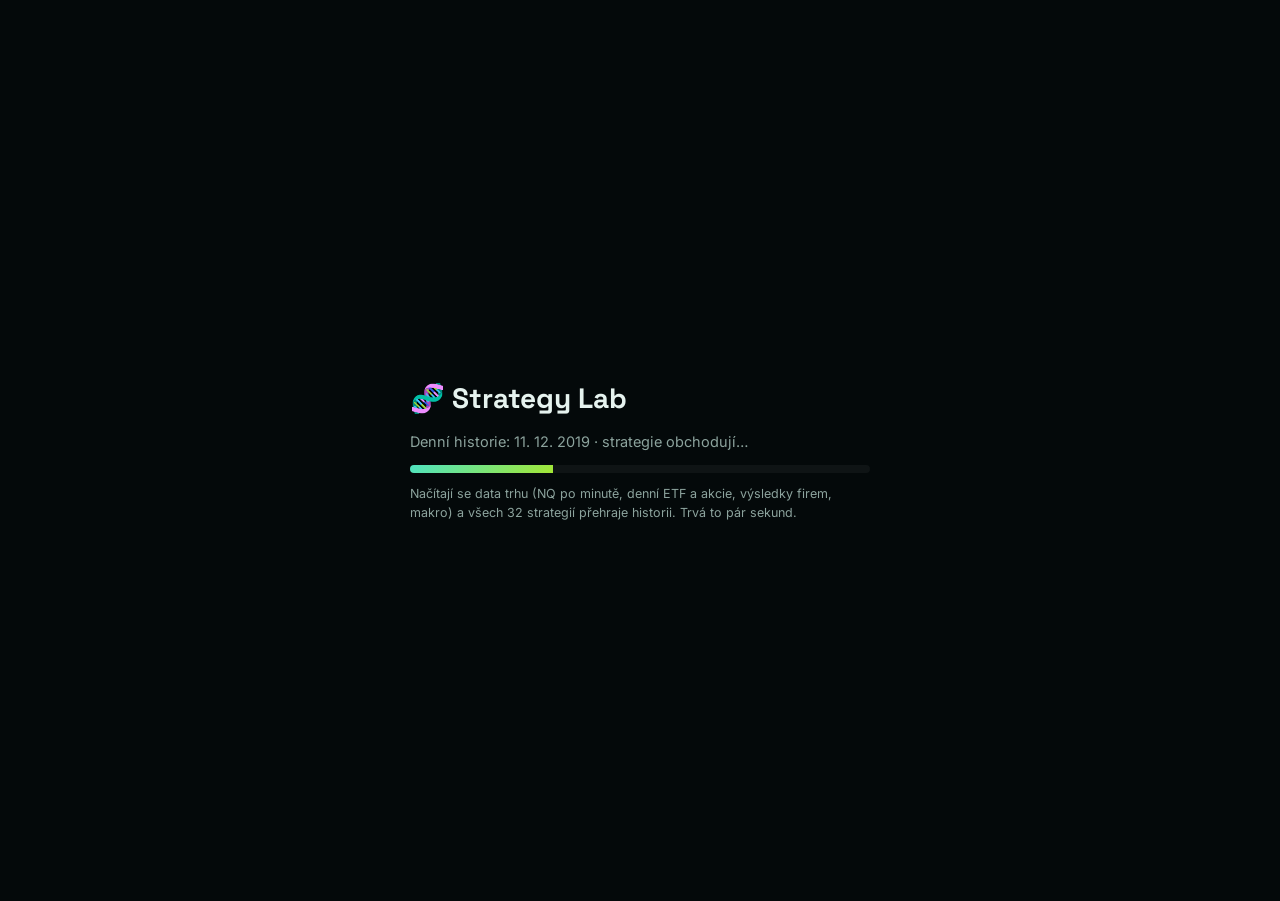
==== commit 1c3d90ff: "Add files via upload" ====
--- a/index.html
+++ b/index.html
@@ -1,3901 +1,3917 @@
-<!DOCTYPE html>
-<html lang="cs">
-<head>
-<meta charset="utf-8">
-<meta name="viewport" content="width=device-width, initial-scale=1">
-<title>Rádce podnikatele 2026/2027 – daně, účetnictví a právo pro OSVČ a malé firmy</title>
-<meta name="description" content="Faktura s QR platbou, termíny s odpočtem, hlídač limitů, vzory dokumentů a srozumitelný průvodce pro české podnikatele: paušální daň, výdaje, odpisy, DPH, pojištění, EET 2.0, zaměstnanci, faktury, smlouvy, e-shop, GDPR, s.r.o. Kalkulačky a kalendář termínů 2027.">
-<meta name="theme-color" content="#6c3cff">
-<link rel="icon" href="data:image/svg+xml,%3Csvg xmlns='http://www.w3.org/2000/svg' viewBox='0 0 32 32'%3E%3Crect width='32' height='32' rx='7' fill='%236c3cff'/%3E%3Ctext x='16' y='22' font-size='16' text-anchor='middle' fill='white' font-family='Arial' font-weight='bold'%3EKč%3C/text%3E%3C/svg%3E">
+<!doctype html><html lang="cs" data-theme="dark"><head><meta charset="utf-8"><meta name="viewport" content="width=device-width, initial-scale=1">
+<title>Strategy Lab</title><meta name="description" content="32 obchodních strategií obchoduje reálný trh na papíře, samy se hodnotí a učí.">
+<meta name="theme-color" content="#04090A">
+<link rel="icon" href="data:image/svg+xml,%3Csvg xmlns='http://www.w3.org/2000/svg' viewBox='0 0 100 100'%3E%3Ctext y='.9em' font-size='90'%3E%F0%9F%A7%AC%3C/text%3E%3C/svg%3E">
+<link rel="preconnect" href="https://fonts.googleapis.com"><link rel="preconnect" href="https://fonts.gstatic.com" crossorigin>
+<link href="https://fonts.googleapis.com/css2?family=Space+Grotesk:wght@500;600;700&family=Inter:wght@400;500;600;700&family=JetBrains+Mono:wght@400;500;600&display=swap" rel="stylesheet">
+<script>try{var t=localStorage.getItem("sl-theme");if(t)document.documentElement.setAttribute("data-theme",t)}catch(e){}</script>
 <style>
-/* Rádce podnikatele – veselý, barevný design (bez externích závislostí) */
-:root {
-  color-scheme: light;
-  --bg: #fff9f1;
-  --surface: #ffffff;
-  --surface-2: #fff4e6;
-  --text: #1e1b3a;
-  --muted: #5b5876;
-  --border: #f0e2d0;
-  --accent: #6c3cff;
-  --accent-2: #ff4f8b;
-  --accent-soft: #efe8ff;
-  --ok: #12a26b;
-  --ok-soft: #dcf7ea;
-  --warn: #9a5b00;
-  --warn-soft: #fff1cf;
-  --danger: #d6264f;
-  --danger-soft: #ffe3ea;
-  --info-soft: #e3f2ff;
-  --radius: 22px;
-  --shadow: 0 2px 4px rgba(60, 30, 120, .05), 0 12px 32px rgba(60, 30, 120, .08);
-  --font: "Nunito", "Segoe UI", system-ui, -apple-system, Roboto, "Helvetica Neue", Arial, sans-serif;
-  --display: "Baloo 2", "Nunito", "Segoe UI", system-ui, sans-serif;
-  --mono: ui-monospace, SFMono-Regular, Menlo, Consolas, monospace;
-  --sidebar: 280px;
-  --c: #6c3cff;        /* barva sekce */
-  --cs: #efe8ff;       /* světlá varianta */
-}
-* { box-sizing: border-box; }
-html { scroll-behavior: smooth; scroll-padding-top: 96px; }
-body {
-  margin: 0; color: var(--text);
-  font-family: var(--font); font-size: 18px; line-height: 1.65;
-  -webkit-font-smoothing: antialiased;
-  background:
-    radial-gradient(900px 500px at 8% -5%, #ffe0ef 0%, transparent 60%),
-    radial-gradient(800px 500px at 100% 0%, #e2f0ff 0%, transparent 60%),
-    radial-gradient(900px 700px at 50% 120%, #e7ffe9 0%, transparent 60%),
-    var(--bg);
-  background-attachment: fixed;
-}
-a { color: var(--accent); font-weight: 700; text-decoration-thickness: 2px; text-underline-offset: 3px; }
-a:hover { color: var(--accent-2); }
-h1, h2, h3, h4 { font-family: var(--display); line-height: 1.2; margin: 0 0 .5em; letter-spacing: -.01em; }
-h2 { font-size: clamp(1.7rem, 2.6vw, 2.3rem); font-weight: 800; }
-h3 { font-size: 1.35rem; margin-top: 1.4em; font-weight: 800; }
-h4 { font-size: 1.1rem; }
-p { margin: 0 0 .9em; }
-ul, ol { margin: 0 0 1em; padding-left: 1.3em; }
-li { margin-bottom: .35em; }
-code, .mono { font-family: var(--mono); font-size: .9em; }
-small, .muted { color: var(--muted); }
-strong { font-weight: 800; }
-
-/* Scroll progress */
-.progress { position: fixed; top: 0; left: 0; height: 5px; width: 0; z-index: 100;
-  background: linear-gradient(90deg, #ff4f8b, #ffb02e, #19c37d, #2fa8ff, #6c3cff); border-radius: 0 4px 4px 0; }
-
-/* Top bar */
-.topbar { position: sticky; top: 0; z-index: 50; background: rgba(255, 249, 241, .85);
-  backdrop-filter: saturate(1.6) blur(12px); border-bottom: 2px solid var(--border); }
-.topbar-inner { display: flex; align-items: center; gap: 16px; max-width: 1360px; margin: 0 auto; padding: 12px 22px; }
-.brand { font-family: var(--display); font-weight: 800; font-size: 1.3rem; text-decoration: none; color: var(--text); white-space: nowrap; display: flex; align-items: center; gap: 10px; }
-.brand:hover { color: var(--text); }
-.brand-mark { display: inline-grid; place-items: center; width: 42px; height: 42px; border-radius: 14px;
-  background: linear-gradient(135deg, #ff4f8b, #6c3cff); color: #fff; font-size: 1.05rem; box-shadow: 0 6px 16px rgba(108, 60, 255, .35); transform: rotate(-6deg); }
-.search-wrap { flex: 1; position: relative; max-width: 640px; }
-.search-wrap input { width: 100%; padding: 13px 18px 13px 46px; border-radius: 999px; border: 2px solid var(--border);
-  background: #fff; color: var(--text); font-size: 17px; font-family: inherit; outline: none; transition: border-color .15s, box-shadow .15s; }
-.search-wrap input:focus { border-color: var(--accent); box-shadow: 0 0 0 5px var(--accent-soft); }
-.search-wrap svg { position: absolute; left: 17px; top: 50%; transform: translateY(-50%); color: var(--accent); }
-.search-count { font-size: .9rem; color: var(--muted); white-space: nowrap; font-weight: 700; }
-.menu-btn { display: none; background: #fff; border: 2px solid var(--border); color: var(--text); border-radius: 12px; padding: 6px 12px; font-size: 1.2rem; cursor: pointer; }
-
-/* Layout */
-.layout { display: grid; grid-template-columns: var(--sidebar) 1fr; gap: 34px; max-width: 1360px; margin: 0 auto; padding: 28px 22px 90px; }
-.sidebar { position: sticky; top: 92px; align-self: start; max-height: calc(100vh - 110px); overflow: auto; padding-right: 6px; }
-.sidebar nav a { display: flex; align-items: center; gap: 10px; padding: 8px 12px; border-radius: 14px; text-decoration: none; color: var(--text); font-size: 1rem; font-weight: 600; transition: background .15s, transform .15s; }
-.sidebar nav a:hover { background: #fff; transform: translateX(3px); color: var(--text); }
-.sidebar nav a.active { background: linear-gradient(90deg, #6c3cff, #ff4f8b); color: #fff; box-shadow: 0 6px 16px rgba(108, 60, 255, .3); }
-.sidebar nav a .ic { width: 26px; text-align: center; font-size: 1.15rem; }
-.sidebar .group { font-size: .78rem; text-transform: uppercase; letter-spacing: .1em; color: var(--muted); margin: 18px 12px 6px; font-weight: 800; }
-main { min-width: 0; }
-
-/* Hero */
-.hero { position: relative; overflow: hidden; border-radius: 30px; padding: 44px 44px 36px; margin-bottom: 30px; color: #fff;
-  background: linear-gradient(130deg, #6c3cff 0%, #b33cff 35%, #ff4f8b 70%, #ff9a3c 100%); box-shadow: 0 20px 50px rgba(108, 60, 255, .3); }
-.hero::before, .hero::after { content: ""; position: absolute; border-radius: 50%; background: rgba(255,255,255,.12); }
-.hero::before { width: 380px; height: 380px; right: -120px; top: -140px; }
-.hero::after { width: 240px; height: 240px; right: 140px; bottom: -150px; }
-.hero > * { position: relative; z-index: 1; }
-.hero h1 { font-size: clamp(2.2rem, 5vw, 3.6rem); font-weight: 800; margin-bottom: .25em; }
-.hero p.lead { font-size: 1.25rem; max-width: 820px; opacity: .96; }
-.hero .muted { color: rgba(255,255,255,.85); }
-.hero a { color: #fff; }
-.stamp { display: inline-block; font-size: .9rem; padding: 6px 14px; border-radius: 999px; background: rgba(255,255,255,.2); color: #fff; font-weight: 800; margin-bottom: 16px; backdrop-filter: blur(4px); }
-.tiles { display: grid; grid-template-columns: repeat(auto-fill, minmax(220px, 1fr)); gap: 14px; margin-top: 24px; }
-.tile { background: #fff; color: var(--text); border-radius: 20px; padding: 16px 18px; box-shadow: 0 8px 20px rgba(0,0,0,.12); transition: transform .2s; }
-.tile:hover { transform: translateY(-4px) rotate(-.5deg); }
-.tile .e { font-size: 1.6rem; line-height: 1; }
-.tile .v { font-family: var(--display); font-size: 1.7rem; font-weight: 800; font-variant-numeric: tabular-nums; margin-top: 6px; }
-.tile .l { font-size: .92rem; color: var(--muted); font-weight: 600; line-height: 1.35; }
-.tile:nth-child(1) .v { color: #6c3cff; } .tile:nth-child(2) .v { color: #ff4f8b; } .tile:nth-child(3) .v { color: #e07b00; }
-.tile:nth-child(4) .v { color: #12a26b; } .tile:nth-child(5) .v { color: #1f8fe8; } .tile:nth-child(6) .v { color: #c2185b; }
-.quick { display: flex; flex-wrap: wrap; gap: 10px; margin-top: 22px; }
-.chip { display: inline-flex; align-items: center; gap: 6px; padding: 10px 16px; border-radius: 999px; text-decoration: none; font-size: 1rem; font-weight: 800;
-  background: rgba(255,255,255,.95); color: var(--text) !important; box-shadow: 0 4px 12px rgba(0,0,0,.12); transition: transform .15s; }
-.chip:hover { transform: translateY(-3px) scale(1.03); }
-
-/* Sekce – každá má svou barvu */
-section.block { --c: #6c3cff; --cs: #efe8ff;
-  background: var(--surface); border: 2px solid var(--border); border-top: 8px solid var(--c); border-radius: var(--radius);
-  padding: 32px 36px; margin-bottom: 28px; box-shadow: var(--shadow); }
-section.block:nth-of-type(8n+1) { --c: #6c3cff; --cs: #efe8ff; }
-section.block:nth-of-type(8n+2) { --c: #ff4f8b; --cs: #ffe6ef; }
-section.block:nth-of-type(8n+3) { --c: #ff9a1f; --cs: #fff0dc; }
-section.block:nth-of-type(8n+4) { --c: #12a26b; --cs: #dcf7ea; }
-section.block:nth-of-type(8n+5) { --c: #1f8fe8; --cs: #e1f0ff; }
-section.block:nth-of-type(8n+6) { --c: #e04fd8; --cs: #fde6fb; }
-section.block:nth-of-type(8n+7) { --c: #00a8a8; --cs: #d9f6f6; }
-section.block:nth-of-type(8n+8) { --c: #ef5b2b; --cs: #ffe7de; }
-section.block > .sec-head { display: flex; align-items: center; gap: 14px; flex-wrap: wrap; margin-bottom: 10px; }
-section.block > .sec-head h2 { margin: 0; }
-.sec-ic { display: inline-grid; place-items: center; width: 58px; height: 58px; border-radius: 18px; background: var(--cs); font-size: 1.9rem; flex-shrink: 0; transform: rotate(-4deg); }
-section.block > .sec-head .tag { font-size: .82rem; padding: 4px 12px; border-radius: 999px; background: var(--cs); color: var(--c); font-weight: 800; }
-.intro { color: var(--muted); font-size: 1.12rem; }
-section.block h3 { color: var(--c); }
-
-/* Callouty */
-.note, .warn, .danger, .tip { border-radius: 18px; padding: 16px 20px; margin: 16px 0; font-size: 1.02rem; border: 2px solid transparent; }
-.note { background: var(--info-soft); border-color: #bcdcff; }
-.tip { background: var(--ok-soft); border-color: #a7ecca; }
-.warn { background: var(--warn-soft); border-color: #ffd98a; }
-.danger { background: var(--danger-soft); border-color: #ffb3c4; }
-.note > :last-child, .tip > :last-child, .warn > :last-child, .danger > :last-child { margin-bottom: 0; }
-.tip::before { content: "💡 "; } .warn::before { content: "⚠️ "; } .note::before { content: "ℹ️ "; } .danger::before { content: "🚨 "; }
-.law { display: inline-block; font-family: var(--mono); font-size: .78rem; padding: 2px 9px; border-radius: 8px; background: var(--cs, #efe8ff); color: var(--c, #6c3cff); white-space: nowrap; font-weight: 700; vertical-align: 1px; }
-
-.cols { display: grid; grid-template-columns: 1fr 1fr; gap: 18px; margin: 16px 0; }
-.col { border-radius: 18px; padding: 18px 20px; border: 2px solid var(--border); background: #fff; }
-.col h4 { margin-bottom: .5em; font-size: 1.15rem; }
-.col.yes { background: #f2fdf7; border-color: #bdeed6; } .col.yes h4 { color: var(--ok); }
-.col.no { background: #fff4f6; border-color: #ffc9d5; } .col.no h4 { color: var(--danger); }
-.col ul { margin-bottom: 0; }
-
-/* Tabulky */
-.table-wrap { overflow-x: auto; margin: 14px 0 20px; border: 2px solid var(--border); border-radius: 18px; background: #fff; }
-table { border-collapse: collapse; width: 100%; font-size: .98rem; }
-th, td { padding: 12px 14px; text-align: left; border-bottom: 1px solid var(--border); vertical-align: top; }
-th { background: var(--cs, #fff4e6); color: var(--text); font-weight: 800; white-space: nowrap; }
-tbody tr:hover td { background: #fffaf3; }
-tr:last-child td { border-bottom: none; }
-td.num, th.num { text-align: right; font-variant-numeric: tabular-nums; white-space: nowrap; }
-
-/* FAQ */
-details.qa { border: 2px solid var(--border); border-left: 6px solid var(--c, #6c3cff); border-radius: 16px; margin: 12px 0; background: #fff; transition: box-shadow .2s; }
-details.qa:hover { box-shadow: 0 6px 18px rgba(60,30,120,.08); }
-details.qa > summary { cursor: pointer; padding: 15px 18px; font-weight: 800; font-size: 1.08rem; list-style: none; display: flex; justify-content: space-between; gap: 12px; align-items: center; }
-details.qa > summary::-webkit-details-marker { display: none; }
-details.qa > summary::after { content: "+"; display: grid; place-items: center; width: 30px; height: 30px; border-radius: 50%; background: var(--cs, #efe8ff); color: var(--c, #6c3cff); font-size: 1.3rem; flex-shrink: 0; transition: transform .2s; }
-details.qa[open] > summary::after { transform: rotate(45deg); }
-details.qa > summary:hover { color: var(--c, #6c3cff); }
-details.qa > .a { padding: 0 20px 16px; }
-details.qa > .a > :last-child { margin-bottom: 0; }
-
-ol.steps { counter-reset: s; list-style: none; padding-left: 0; }
-ol.steps > li { counter-increment: s; position: relative; padding-left: 52px; margin-bottom: 16px; min-height: 36px; }
-ol.steps > li::before { content: counter(s); position: absolute; left: 0; top: -2px; width: 36px; height: 36px; border-radius: 12px; background: var(--c, #6c3cff); color: #fff; display: grid; place-items: center; font-weight: 800; font-family: var(--display); transform: rotate(-5deg); }
-
-.timeline { list-style: none; padding: 0; margin: 14px 0; }
-.timeline li { display: grid; grid-template-columns: 140px 1fr; gap: 16px; padding: 12px 14px; border-radius: 14px; margin-bottom: 6px; }
-.timeline li:nth-child(odd) { background: var(--cs, #fff4e6); }
-.timeline .d { font-family: var(--display); font-weight: 800; font-size: 1.15rem; color: var(--c); }
-.timeline .d small { display: block; font-family: var(--font); font-weight: 600; font-size: .85rem; color: var(--muted); }
-
-/* Kalkulačky a nástroje */
-.calc { border: 2px solid var(--border); border-radius: 22px; padding: 24px; margin: 22px 0; background: linear-gradient(180deg, var(--cs, #fff4e6), #fff 140px); }
-.calc h3 { margin-top: 0; color: var(--text); }
-.calc h3::before { content: "🧮 "; }
-.form-grid { display: grid; grid-template-columns: repeat(auto-fill, minmax(230px, 1fr)); gap: 14px 18px; margin-bottom: 16px; }
-.field label { display: block; font-size: .95rem; font-weight: 800; margin-bottom: 6px; }
-.field .hint { font-size: .85rem; color: var(--muted); margin-top: 4px; }
-.field input, .field select, .field textarea { width: 100%; padding: 12px 14px; border-radius: 14px; border: 2px solid var(--border); background: #fff; color: var(--text); font-size: 17px; font-family: inherit; font-weight: 600; }
-.field textarea { min-height: 80px; resize: vertical; }
-.field input[type="checkbox"] { width: 22px; height: 22px; padding: 0; margin: 2px 0 0; flex-shrink: 0; accent-color: var(--accent); }
-.field input:focus, .field select:focus, .field textarea:focus { outline: none; border-color: var(--c, #6c3cff); box-shadow: 0 0 0 4px var(--cs, #efe8ff); }
-.check, .field label.check { display: flex; gap: 10px; align-items: flex-start; font-size: 1rem; font-weight: 700; padding-top: 6px; cursor: pointer; }
-.field label.check:first-child { padding-top: 32px; }
-.result { background: #fff; border: 2px solid var(--border); border-radius: 18px; padding: 18px; }
-.result .best { font-family: var(--display); font-size: 1.3rem; font-weight: 800; color: var(--ok); margin-bottom: 10px; }
-.result .best::before { content: "🏆 "; }
-.result table { font-size: .95rem; }
-.result .na { color: var(--muted); font-style: italic; }
-tr.winner td { background: var(--ok-soft) !important; font-weight: 800; }
-
-.btn { display: inline-flex; align-items: center; gap: 8px; padding: 12px 20px; border-radius: 14px; border: none; cursor: pointer; font-family: inherit; font-size: 1rem; font-weight: 800; color: #fff; background: linear-gradient(135deg, #6c3cff, #ff4f8b); box-shadow: 0 6px 16px rgba(108,60,255,.3); transition: transform .15s; text-decoration: none; }
-.btn:hover { transform: translateY(-2px); color: #fff; }
-.btn.ghost { background: #fff; color: var(--text); border: 2px solid var(--border); box-shadow: none; }
-.btn-row { display: flex; flex-wrap: wrap; gap: 10px; margin: 12px 0; }
-
-/* Průvodce situacemi */
-.situations { display: grid; grid-template-columns: repeat(auto-fill, minmax(210px, 1fr)); gap: 14px; margin: 18px 0; }
-.sit { cursor: pointer; text-align: left; border: 2px solid var(--border); border-radius: 20px; padding: 18px; background: #fff; font-family: inherit; color: var(--text); transition: transform .15s, box-shadow .15s, border-color .15s; }
-.sit:hover { transform: translateY(-4px); box-shadow: 0 10px 24px rgba(60,30,120,.12); }
-.sit .e { font-size: 2.2rem; display: block; line-height: 1.1; }
-.sit .t { font-family: var(--display); font-weight: 800; font-size: 1.15rem; display: block; margin-top: 8px; line-height: 1.25; }
-.sit .s { font-size: .9rem; color: var(--muted); font-weight: 600; }
-.sit.on { border-color: var(--c); background: var(--cs); box-shadow: 0 0 0 4px var(--cs); }
-.plan { border-radius: 22px; padding: 22px 24px; background: #fff; border: 2px dashed var(--c); }
-.plan h3 { margin-top: 0; }
-.todo { list-style: none; padding: 0; }
-.todo li { display: flex; gap: 12px; align-items: flex-start; padding: 10px 12px; border-radius: 12px; margin-bottom: 6px; background: #fffaf3; }
-.todo li input { width: 24px; height: 24px; margin-top: 2px; accent-color: var(--ok); flex-shrink: 0; cursor: pointer; }
-.todo li.done span { text-decoration: line-through; opacity: .55; }
-.meter { height: 14px; border-radius: 999px; background: #f1e9ff; overflow: hidden; margin: 8px 0 14px; }
-.meter > i { display: block; height: 100%; width: 0; background: linear-gradient(90deg, #19c37d, #2fa8ff); border-radius: 999px; transition: width .35s; }
-
-/* Generátor dokumentů */
-.doc-out { white-space: pre-wrap; font-family: Georgia, "Times New Roman", serif; font-size: 1.02rem; line-height: 1.6; background: #fff; border: 2px solid var(--border); border-radius: 16px; padding: 26px 30px; max-height: 560px; overflow: auto; box-shadow: inset 0 2px 8px rgba(0,0,0,.03); }
-
-/* Kvíz */
-.quiz-q { font-family: var(--display); font-size: 1.3rem; font-weight: 800; margin-bottom: 12px; }
-.quiz-opts { display: grid; gap: 10px; }
-.quiz-opts button { text-align: left; padding: 14px 16px; border-radius: 14px; border: 2px solid var(--border); background: #fff; font-family: inherit; font-size: 1.02rem; font-weight: 700; color: var(--text); cursor: pointer; transition: transform .1s; }
-.quiz-opts button:hover:not(:disabled) { transform: translateX(4px); border-color: var(--c); }
-.quiz-opts button.right { background: var(--ok-soft); border-color: var(--ok); }
-.quiz-opts button.wrong { background: var(--danger-soft); border-color: var(--danger); }
-.quiz-ex { margin-top: 12px; padding: 14px 16px; border-radius: 14px; background: var(--info-soft); display: none; }
-.quiz-score { font-family: var(--display); font-weight: 800; font-size: 1.1rem; color: var(--c); }
-
-/* Vyhledávač skupin */
-.lookup-list { display: grid; grid-template-columns: repeat(auto-fill, minmax(260px, 1fr)); gap: 10px; margin-top: 12px; }
-.lk { display: flex; justify-content: space-between; align-items: center; gap: 10px; padding: 12px 14px; border-radius: 14px; background: #fff; border: 2px solid var(--border); font-weight: 700; }
-.lk b { flex-shrink: 0; padding: 4px 10px; border-radius: 10px; background: var(--cs); color: var(--c); font-size: .9rem; white-space: nowrap; }
-
-dl.gloss { display: grid; grid-template-columns: max-content 1fr; gap: 8px 20px; }
-dl.gloss dt { font-weight: 800; color: var(--c); }
-dl.gloss dd { margin: 0; color: var(--muted); }
-
-.links { display: grid; grid-template-columns: repeat(auto-fill, minmax(250px, 1fr)); gap: 12px; }
-.links a { display: block; padding: 14px 16px; border: 2px solid var(--border); border-radius: 16px; text-decoration: none; color: var(--text); background: #fff; transition: transform .15s, border-color .15s; }
-.links a:hover { border-color: var(--c); transform: translateY(-3px); }
-.links a strong { display: block; color: var(--c); font-size: 1.05rem; }
-.links a span { font-size: .9rem; color: var(--muted); font-weight: 600; }
-
-footer.site { max-width: 1360px; margin: 0 auto; padding: 26px 22px 60px; color: var(--muted); font-size: .95rem; text-align: center; }
-
-.hidden-by-search { display: none !important; }
-.no-results { display: none; text-align: center; padding: 50px; color: var(--muted); font-size: 1.2rem; }
-
-.to-top { position: fixed; right: 20px; bottom: 20px; width: 54px; height: 54px; border-radius: 18px; border: none; background: linear-gradient(135deg, #6c3cff, #ff4f8b); color: #fff; font-size: 1.4rem; cursor: pointer; box-shadow: 0 8px 20px rgba(108,60,255,.35); opacity: 0; pointer-events: none; transition: opacity .2s, transform .2s; }
-.to-top.show { opacity: 1; pointer-events: auto; }
-.to-top:hover { transform: translateY(-3px); }
-
-/* Animace při scrollu */
-.reveal { opacity: 0; transform: translateY(24px); transition: opacity .5s ease, transform .5s ease; }
-.reveal.in { opacity: 1; transform: none; }
-@media (prefers-reduced-motion: reduce) { .reveal { opacity: 1; transform: none; transition: none; } html { scroll-behavior: auto; } }
-
-.toast { position: fixed; left: 50%; bottom: 28px; transform: translateX(-50%) translateY(120px); background: #1e1b3a; color: #fff; padding: 12px 20px; border-radius: 14px; font-weight: 800; z-index: 200; transition: transform .25s; }
-.toast.show { transform: translateX(-50%) translateY(0); }
-
-@media (max-width: 1000px) {
-  .layout { grid-template-columns: 1fr; }
-  .sidebar { position: fixed; top: 70px; left: 0; bottom: 0; width: 300px; max-height: none; background: var(--bg); border-right: 2px solid var(--border); padding: 14px; transform: translateX(-100%); transition: transform .2s; z-index: 60; }
-  .sidebar.open { transform: translateX(0); box-shadow: 0 0 40px rgba(0,0,0,.2); }
-  .menu-btn { display: inline-block; }
-  .search-count { display: none; }
-}
-@media (max-width: 640px) {
-  body { font-size: 17px; }
-  section.block { padding: 22px 18px; border-radius: 20px; }
-  .hero { padding: 28px 22px; border-radius: 24px; }
-  .hero p.lead { font-size: 1.08rem; }
-  .tiles { grid-template-columns: 1fr 1fr; gap: 10px; }
-  .tile { padding: 12px 14px; }
-  .tile .v { font-size: 1.2rem; }
-  .tile .l { font-size: .8rem; }
-  .cols { grid-template-columns: 1fr; }
-  .calc { padding: 16px 14px; margin-left: -6px; margin-right: -6px; }
-  .result { padding: 12px; }
-  .result table { font-size: .85rem; }
-  .result th, .result td { padding: 8px 9px; }
-  .field label.check:first-child { padding-top: 4px; }
-  .timeline li { grid-template-columns: 1fr; gap: 2px; }
-  dl.gloss { grid-template-columns: 1fr; }
-  dl.gloss dd { margin-bottom: 8px; }
-  .brand span.full { display: none; }
-  .sec-ic { width: 46px; height: 46px; font-size: 1.5rem; }
-  .situations { grid-template-columns: 1fr 1fr; }
-  .sit { padding: 14px; } .sit .e { font-size: 1.8rem; } .sit .t { font-size: 1rem; } .sit .s { display: none; }
-  .doc-out { padding: 16px; font-size: .95rem; }
-}
-@media print {
-  body { background: #fff; }
-  .topbar, .sidebar, .to-top, .calc, .progress, .hero .quick, #pruvodce, #kviz { display: none !important; }
-  .layout { display: block; }
-  section.block { box-shadow: none; break-inside: avoid-page; }
-  .reveal { opacity: 1; transform: none; }
-  details.qa > .a { display: block !important; }
-}
-body.print-doc > *:not(.print-area) { display: none !important; }
-body.print-doc .print-area { display: block !important; white-space: pre-wrap; font-family: Georgia, serif; font-size: 12pt; padding: 0; margin: 0; }
-
-/* ================= v3: přehled, nástroje, faktura ================= */
-@keyframes hueflow { 0% { background-position: 0% 50%; } 50% { background-position: 100% 50%; } 100% { background-position: 0% 50%; } }
-@keyframes floaty { 0%,100% { transform: translateY(0) rotate(0); } 50% { transform: translateY(-10px) rotate(6deg); } }
-.hero { background-size: 220% 220%; animation: hueflow 16s ease infinite; }
-.hero .floaters { position: absolute; inset: 0; pointer-events: none; z-index: 0; }
-.hero .floaters span { position: absolute; font-size: 2.4rem; opacity: .9; animation: floaty 6s ease-in-out infinite; filter: drop-shadow(0 6px 10px rgba(0,0,0,.15)); }
-.hero .floaters span:nth-child(1) { right: 6%; top: 14%; }
-.hero .floaters span:nth-child(2) { right: 18%; top: 4%; animation-delay: -2s; font-size: 2rem; }
-.hero .floaters span:nth-child(3) { right: 30%; top: 3%; animation-delay: -4s; font-size: 1.8rem; }
-.cta { display: flex; flex-wrap: wrap; gap: 12px; margin-top: 22px; }
-.cta a { display: inline-flex; align-items: center; gap: 10px; padding: 15px 24px; border-radius: 18px; font-family: var(--display); font-size: 1.15rem; font-weight: 800; text-decoration: none; transition: transform .15s, box-shadow .15s; }
-.cta a.main { background: #fff; color: #6c3cff !important; box-shadow: 0 10px 24px rgba(0,0,0,.18); }
-.cta a.sec { background: rgba(255,255,255,.18); color: #fff !important; border: 2px solid rgba(255,255,255,.6); }
-.cta a:hover { transform: translateY(-3px) scale(1.02); }
-@media (prefers-reduced-motion: reduce) { .hero { animation: none; } .hero .floaters span { animation: none; } }
-
-.sec-head .share { margin-left: auto; border: 2px solid var(--border); background: #fff; border-radius: 12px; width: 40px; height: 40px; cursor: pointer; font-size: 1rem; opacity: .6; transition: opacity .15s, transform .15s; }
-.sec-head .share:hover { opacity: 1; transform: scale(1.08); }
-.sidebar nav a.rel::after { content: "★"; margin-left: auto; color: #ffb02e; font-size: .9rem; }
-.sidebar nav a.active.rel::after { color: #fff; }
-
-/* profil + přehled */
-.profile { display: flex; flex-wrap: wrap; gap: 10px; margin: 16px 0 20px; }
-.profile button { border: 2px solid var(--border); background: #fff; border-radius: 999px; padding: 10px 16px; font-family: inherit; font-size: 1rem; font-weight: 800; color: var(--text); cursor: pointer; transition: all .15s; }
-.profile button:hover { border-color: var(--c); transform: translateY(-2px); }
-.profile button.on { background: linear-gradient(135deg, #6c3cff, #ff4f8b); color: #fff; border-color: transparent; box-shadow: 0 6px 16px rgba(108,60,255,.3); }
-.dash { display: grid; grid-template-columns: 1.4fr 1fr; gap: 18px; }
-.dash-card { border: 2px solid var(--border); border-radius: 22px; padding: 20px; background: linear-gradient(180deg, var(--cs), #fff 120px); }
-.dash-h { font-family: var(--display); font-weight: 800; font-size: 1.25rem; margin-bottom: 10px; }
-ul.dl { list-style: none; padding: 0; margin: 0 0 8px; }
-ul.dl li { display: flex; gap: 14px; align-items: center; padding: 10px 0; border-bottom: 1px dashed var(--border); line-height: 1.4; }
-ul.dl li:last-child { border-bottom: none; }
-.cd { flex-shrink: 0; width: 64px; height: 64px; border-radius: 18px; display: grid; place-items: center; align-content: center; color: #fff; font-family: var(--display); }
-.cd b { font-size: 1.5rem; line-height: 1; } .cd small { font-size: .72rem; font-weight: 700; opacity: .9; }
-.cd.hot { background: linear-gradient(135deg, #ff4f6d, #ff8a3c); } .cd.warm { background: linear-gradient(135deg, #ffb02e, #ffcf3c); color: #3d2a00; } .cd.cool { background: linear-gradient(135deg, #19c37d, #2fa8ff); }
-.reco { display: flex; flex-direction: column; gap: 8px; }
-.reco a { display: block; padding: 12px 14px; border-radius: 14px; background: #fff; border: 2px solid var(--border); text-decoration: none; color: var(--text); font-weight: 800; transition: transform .15s, border-color .15s; }
-.reco a:hover { transform: translateX(4px); border-color: var(--c); }
-
-/* bento nástrojů */
-.bento { display: grid; grid-template-columns: repeat(3, 1fr); gap: 14px; margin: 18px 0 8px; }
-.bt { display: flex; flex-direction: column; gap: 4px; padding: 20px; border-radius: 22px; text-decoration: none; color: var(--text) !important; background: #fff; border: 2px solid var(--border); transition: transform .18s, box-shadow .18s; position: relative; overflow: hidden; }
-.bt:hover { transform: translateY(-5px); box-shadow: 0 14px 30px rgba(60,30,120,.14); }
-.bt .e { font-size: 2.2rem; line-height: 1; }
-.bt b { font-family: var(--display); font-size: 1.2rem; }
-.bt span:last-child { color: var(--muted); font-size: .95rem; font-weight: 600; }
-.bt.big { grid-row: span 2; background: linear-gradient(140deg, #6c3cff, #ff4f8b); color: #fff !important; border: none; justify-content: flex-end; min-height: 200px; }
-.bt.big span:last-child { color: rgba(255,255,255,.9); }
-.bt.big .e { font-size: 3.4rem; }
-.bt:nth-child(2) { background: #fff4dc; } .bt:nth-child(3) { background: #e3f7ec; } .bt:nth-child(4) { background: #e5f0ff; } .bt:nth-child(5) { background: #ffe8ef; } .bt:nth-child(6) { background: #f0e9ff; }
-.calc h3.noicon::before { content: none; }
-
-.mini-grid { display: grid; grid-template-columns: repeat(auto-fit, minmax(170px, 1fr)); gap: 10px; }
-.mini-grid > div { background: var(--surface-2); border-radius: 14px; padding: 12px 14px; }
-.mini-grid span { display: block; font-size: .85rem; color: var(--muted); font-weight: 700; }
-.mini-grid b { font-family: var(--display); font-size: 1.3rem; }
-.good { color: var(--ok); font-weight: 800; } .bad { color: var(--danger); font-weight: 800; } .warnc { color: #c76a00; font-weight: 800; }
-
-.lim { margin: 12px 0; }
-.lim-h { display: flex; justify-content: space-between; gap: 10px; flex-wrap: wrap; font-weight: 700; font-size: .95rem; margin-bottom: 6px; }
-.bar { position: relative; height: 16px; border-radius: 999px; background: #f2ecff; overflow: hidden; }
-.bar i { position: absolute; left: 0; top: 0; bottom: 0; border-radius: 999px; transition: width .4s; }
-.bar i.proj { background: rgba(108, 60, 255, .18); }
-.bar i.now { background: linear-gradient(90deg, #19c37d, #2fa8ff); }
-.bar i.now.near { background: linear-gradient(90deg, #ffb02e, #ff8a3c); }
-.bar i.now.over { background: linear-gradient(90deg, #ff4f6d, #d6264f); }
-
-.presets { display: flex; flex-wrap: wrap; gap: 8px; margin-bottom: 14px; }
-.presets button { border: 2px solid var(--border); background: #fff; border-radius: 12px; padding: 8px 12px; font-family: inherit; font-size: .92rem; font-weight: 700; cursor: pointer; color: var(--text); }
-.presets button:hover, .presets button.on { border-color: var(--c); background: var(--cs); }
-
-/* faktura */
-.inv-grid { display: grid; grid-template-columns: 1fr 1fr; gap: 16px; }
-fieldset.inv-box { border: 2px solid var(--border); border-radius: 18px; padding: 14px 16px 6px; margin: 0; background: #fff; min-width: 0; }
-fieldset.inv-box legend { font-family: var(--display); font-weight: 800; padding: 0 8px; font-size: 1.1rem; }
-.inv-box .field { margin-bottom: 10px; }
-.two { display: grid; grid-template-columns: 1fr 1fr; gap: 10px; } .three { display: grid; grid-template-columns: 1fr 1fr 1fr; gap: 10px; }
-.inv-items { margin-top: 16px; }
-.inv-row { display: grid; grid-template-columns: 3fr .8fr .7fr 1.1fr .8fr 40px; gap: 8px; margin-bottom: 8px; align-items: center; }
-.inv-head { font-size: .82rem; font-weight: 800; color: var(--muted); text-transform: uppercase; letter-spacing: .04em; }
-.inv-row input, .inv-row select { width: 100%; padding: 10px 11px; border-radius: 12px; border: 2px solid var(--border); font-family: inherit; font-size: 16px; font-weight: 600; background: #fff; color: var(--text); min-width: 0; }
-.inv-row input:focus, .inv-row select:focus { outline: none; border-color: var(--c); }
-.inv-row .x { border: none; background: var(--danger-soft); color: var(--danger); border-radius: 10px; height: 40px; cursor: pointer; font-weight: 800; }
-#t-faktura:not(.is-platce) .vat-col { visibility: hidden; }
-.field .hint .good, .field .hint .bad { font-size: .85rem; }
-.inv-paper { margin-top: 18px; background: #fff; border-radius: 6px; padding: 36px 40px; box-shadow: 0 2px 6px rgba(0,0,0,.06), 0 18px 40px rgba(60,30,120,.12); font-family: var(--font); font-size: 15px; color: #1e1b3a; border-top: 10px solid #6c3cff; }
-.inv-top { display: flex; justify-content: space-between; align-items: flex-start; gap: 20px; margin-bottom: 22px; }
-.inv-title { font-family: var(--display); font-size: 2.2rem; font-weight: 800; color: #6c3cff; line-height: 1; }
-.inv-sub { font-weight: 700; color: var(--muted); margin-top: 6px; }
-.qr { text-align: center; } .qr small { display: block; font-size: .72rem; color: var(--muted); line-height: 1.3; margin-top: 2px; }
-.inv-parties { display: grid; grid-template-columns: 1fr 1fr; gap: 24px; margin-bottom: 18px; line-height: 1.5; }
-.inv-parties .lbl, .inv-meta span { font-size: .75rem; text-transform: uppercase; letter-spacing: .06em; color: var(--muted); font-weight: 800; display: block; }
-.inv-meta { display: grid; grid-template-columns: repeat(3, 1fr); gap: 10px 20px; background: #f7f3ff; border-radius: 12px; padding: 14px 16px; margin-bottom: 18px; }
-.inv-meta b { font-size: .98rem; }
-table.inv-t { width: 100%; border-collapse: collapse; margin-bottom: 14px; font-size: .95rem; }
-table.inv-t th { background: #f7f3ff; text-align: left; padding: 8px 10px; font-size: .8rem; }
-table.inv-t td { padding: 8px 10px; border-bottom: 1px solid #eee; }
-table.inv-t.rec { width: auto; margin-left: auto; }
-.inv-total { display: flex; justify-content: flex-end; align-items: baseline; gap: 18px; font-family: var(--display); border-top: 3px solid #1e1b3a; padding-top: 12px; }
-.inv-total span { font-weight: 800; } .inv-total b { font-size: 1.8rem; color: #6c3cff; }
-.inv-note { margin-top: 14px; color: var(--muted); }
-.inv-sign { display: flex; justify-content: space-between; gap: 20px; margin-top: 36px; color: var(--muted); font-size: .9rem; flex-wrap: wrap; }
-
-@media (max-width: 900px) {
-  .dash, .inv-grid { grid-template-columns: 1fr; }
-  .bento { grid-template-columns: 1fr 1fr; }
-  .bt.big { grid-column: span 2; grid-row: auto; min-height: 150px; }
-}
-@media (max-width: 640px) {
-  .inv-row { grid-template-columns: 1fr 1fr 1fr; }
-  .inv-row input[data-f="p"] { grid-column: 1 / -1; }
-  .inv-head { display: none; }
-  .inv-paper { padding: 22px 16px; font-size: 13px; }
-  .inv-parties, .inv-meta { grid-template-columns: 1fr 1fr; }
-  .inv-top { flex-direction: column-reverse; }
-  .three { grid-template-columns: 1fr 1fr; }
-  .cta a { padding: 12px 18px; font-size: 1rem; }
-  .hero .floaters { display: none; }
-  .cd { width: 54px; height: 54px; }
-}
-body.print-doc .print-area.inv-print { white-space: normal; font-family: var(--font); font-size: 11pt; box-shadow: none; border-radius: 0; padding: 0; border-top: 8px solid #6c3cff; }
-@media print { body.print-doc .print-area.inv-print { padding-top: 6mm; } }
-.field, .two > *, .three > * { min-width: 0; }
-.field input[type="date"] { min-width: 0; max-width: 100%; -webkit-appearance: none; appearance: none; min-height: 50px; }
-.inv-paper { overflow-x: auto; }
-
-/* ================= v4: evidence, kniha jízd ================= */
-.bento { grid-template-columns: repeat(4, 1fr); }
-.bt.big { grid-column: span 2; }
-.led-form { background: #fff; border: 2px dashed var(--border); border-radius: 18px; padding: 14px; }
-.led-bar { display: flex; flex-wrap: wrap; gap: 14px; margin: 16px 0 10px; }
-.led-bar .field { min-width: 160px; }
-.mini-grid > div.g { background: #dcf7ea; } .mini-grid > div.r { background: #ffe3ea; } .mini-grid > div.v { background: #efe8ff; }
-.tipline { background: #fff7df; border-radius: 14px; padding: 12px 16px; margin: 12px 0; }
-.katbars { display: grid; gap: 8px; margin: 12px 0; }
-.kb { display: grid; grid-template-columns: minmax(140px, 1.2fr) 2fr auto; gap: 10px; align-items: center; font-size: .92rem; font-weight: 700; }
-.kb .bar { height: 12px; }
-.led-table { max-height: 420px; overflow: auto; }
-.led-table tr.in td:nth-child(5) { color: var(--ok); font-weight: 800; }
-.led-table tr.out td:nth-child(5) { color: var(--danger); font-weight: 800; }
-.led-table tr.unpaid td { background: #fffbea; }
-.led-table td.act { white-space: nowrap; text-align: right; }
-.led-table td.act button { border: none; border-radius: 8px; padding: 5px 9px; margin-left: 4px; cursor: pointer; font-weight: 800; font-family: inherit; background: var(--danger-soft); color: var(--danger); }
-.led-table td.act button[data-pay] { background: var(--ok-soft); color: var(--ok); }
-@media (max-width: 1100px) { .bento { grid-template-columns: repeat(2, 1fr); } }
-@media (max-width: 640px) { .kb { grid-template-columns: 1fr auto; } .kb .bar { grid-column: 1 / -1; grid-row: 2; } .led-bar .field { min-width: 0; flex: 1 1 140px; } }
-
-.bt:nth-child(7) { background: #fff4dc; } .bt:nth-child(8) { background: #e3f7ec; } .bt:nth-child(9) { background: #e5f0ff; }
-
-/* ================= v5: samostatné stránky + chytré vyhledávání ================= */
-.pg-hide { display: none !important; }
-@keyframes pgin { from { opacity: 0; transform: translateY(14px); } to { opacity: 1; transform: none; } }
-main.pg-anim > :not(.pg-hide) { animation: pgin .35s ease both; }
-@media (prefers-reduced-motion: reduce) { main.pg-anim > * { animation: none; } }
-main > section.block.reveal { opacity: 1; transform: none; }
-.crumb { display: flex; flex-wrap: wrap; align-items: center; gap: 8px; margin: 0 0 14px 4px; font-weight: 700; font-size: .95rem; color: var(--muted); }
-.crumb a { text-decoration: none; padding: 4px 10px; border-radius: 999px; background: #fff; border: 2px solid var(--border); }
-.crumb a:hover { border-color: var(--accent); }
-.pager { display: grid; grid-template-columns: 1fr 1fr; gap: 14px; margin-top: 8px; }
-.pager a { display: flex; flex-direction: column; gap: 2px; padding: 18px 22px; border-radius: 22px; text-decoration: none; background: #fff; border: 2px solid var(--border); color: var(--text) !important; transition: transform .15s, box-shadow .15s; }
-.pager a:hover { transform: translateY(-3px); box-shadow: var(--shadow); }
-.pager a small { color: var(--muted); font-weight: 700; }
-.pager a b { font-family: var(--display); font-size: 1.2rem; }
-.pager .pg-next { text-align: right; background: linear-gradient(135deg, #6c3cff, #ff4f8b); color: #fff !important; border: none; }
-.pager .pg-next small { color: rgba(255,255,255,.85); }
-.pager .pg-next.wide { grid-column: 1 / -1; }
-.topic-grid { display: grid; grid-template-columns: repeat(auto-fill, minmax(230px, 1fr)); gap: 12px; margin-bottom: 10px; }
-.topic { display: flex; flex-direction: column; gap: 4px; padding: 16px 18px; border-radius: 20px; background: #fff; border: 2px solid var(--border); text-decoration: none; color: var(--text) !important; transition: transform .15s, border-color .15s, box-shadow .15s; }
-.topic:hover { transform: translateY(-4px); border-color: var(--c); box-shadow: 0 10px 24px rgba(60,30,120,.12); }
-.topic .e { font-size: 1.9rem; line-height: 1; }
-.topic b { font-family: var(--display); font-size: 1.12rem; }
-.topic small { color: var(--muted); font-weight: 600; line-height: 1.35; }
-.topic-grid .topic:nth-child(6n+1) { background: #f3eeff; } .topic-grid .topic:nth-child(6n+2) { background: #ffeef4; } .topic-grid .topic:nth-child(6n+3) { background: #fff6e3; }
-.topic-grid .topic:nth-child(6n+4) { background: #e8f8ef; } .topic-grid .topic:nth-child(6n+5) { background: #e8f2ff; } .topic-grid .topic:nth-child(6n+6) { background: #fdeefb; }
-@keyframes flash { 0%, 100% { box-shadow: none; } 30% { box-shadow: 0 0 0 6px #ffd84d; } }
-.flash { animation: flash 1.6s ease 2; border-radius: 16px; }
-
-.sbox { display: none; position: absolute; top: calc(100% + 8px); left: 0; width: min(720px, 94vw); max-height: 72vh; overflow: auto; background: #fff; border: 2px solid var(--border); border-radius: 22px; box-shadow: 0 24px 60px rgba(40,20,90,.22); padding: 10px; z-index: 80; }
-.sbox.open { display: block; }
-.s-h { font-size: .82rem; font-weight: 800; text-transform: uppercase; letter-spacing: .06em; color: var(--muted); margin: 10px 8px 6px; }
-.s-h a { text-transform: none; letter-spacing: 0; }
-.s-chips { display: flex; flex-wrap: wrap; gap: 8px; padding: 0 6px 6px; }
-.s-chips button { border: 2px solid var(--border); background: #fff8ee; border-radius: 999px; padding: 7px 13px; font-family: inherit; font-size: .95rem; font-weight: 700; color: var(--text); cursor: pointer; }
-.s-chips button:hover, .s-chips button.sel { border-color: var(--accent); background: var(--accent-soft); }
-.s-pages { display: flex; flex-wrap: wrap; gap: 6px; padding: 0 6px 6px; }
-.s-pages a { padding: 7px 12px; border-radius: 12px; background: var(--accent-soft); text-decoration: none; font-size: .92rem; color: var(--text) !important; }
-.s-pages a:hover, .s-pages a.sel { background: linear-gradient(135deg, #6c3cff, #ff4f8b); color: #fff !important; }
-.s-res { display: grid; grid-template-columns: 1fr auto; gap: 2px 12px; padding: 12px 14px; border-radius: 14px; text-decoration: none; color: var(--text) !important; font-weight: 600; }
-.s-res:hover, .s-res.sel { background: #f6f1ff; }
-.s-t { font-weight: 800; font-size: 1.02rem; }
-.s-p { font-size: .8rem; color: var(--muted); white-space: nowrap; align-self: center; background: #fff4e6; padding: 2px 8px; border-radius: 999px; }
-.s-s { grid-column: 1 / -1; font-size: .9rem; color: var(--muted); font-weight: 500; line-height: 1.45; }
-.s-s mark { background: #ffe58a; color: inherit; border-radius: 4px; padding: 0 2px; }
-.s-dym { margin: 6px 8px 4px; padding: 8px 12px; border-radius: 12px; background: #fff4d6; font-weight: 600; }
-.s-empty { padding: 14px 10px 6px; font-weight: 700; font-size: 1.05rem; }
-@media (max-width: 640px) {
-  .sbox { position: fixed; top: 68px; left: 8px; right: 8px; width: auto; max-height: 78vh; }
-  .s-p { display: none; }
-  .pager { grid-template-columns: 1fr; }
-}
-
-</style>
-</head>
+
+:root{
+  /* Obchodní deník: chladná šedá, inkoustová modř, jantar pro evoluci. Rozložení: horní lišta + boční menu + pracovní plocha. */
+  --bg:#eceef2; --panel:#ffffff; --panel2:#f6f7f9; --ink:#121722; --muted:#5a6372; --line:#d8dce3;
+  --accent:#1d48c8; --accent-soft:rgba(29,72,200,.10); --amber:#b86e00; --amber-soft:rgba(184,110,0,.12);
+  --good:#127a47; --bad:#bf3434; --warn:#a46a10; --good-soft:rgba(18,122,71,.12); --bad-soft:rgba(191,52,52,.11);
+  --c-scalp:#7c4ddb; --c-ict:#c43c83; --c-intraday:#2a6fd6; --c-swing:#0c8f80; --c-trend:#cf6a1a; --c-quant:#2f8fb5; --c-event:#9a6a0a; --c-invest:#4b7a12;
+  --f-display:'Archivo', 'Arial Narrow', system-ui, sans-serif; --f-body:'IBM Plex Sans', system-ui, -apple-system, 'Segoe UI', sans-serif; --f-mono:'IBM Plex Mono', ui-monospace, 'SFMono-Regular', Menlo, monospace;
+  --r:8px; color-scheme: light;
+}
+@media (prefers-color-scheme: dark){ :root:not([data-theme="light"]){
+  --bg:#0e1219; --panel:#151a23; --panel2:#1a202b; --ink:#e6eaf1; --muted:#97a1b2; --line:#283041;
+  --accent:#7b9bff; --accent-soft:rgba(123,155,255,.14); --amber:#f0aa3a; --amber-soft:rgba(240,170,58,.14);
+  --good:#41c184; --bad:#ff6f6f; --warn:#f0b54a; --good-soft:rgba(65,193,132,.14); --bad-soft:rgba(255,111,111,.13);
+  --c-scalp:#a585ff; --c-ict:#f06aae; --c-intraday:#6fa6ff; --c-swing:#3cc7b4; --c-trend:#ff9a4d; --c-quant:#5fc3ea; --c-event:#e0b04a; --c-invest:#9ccc4f; color-scheme: dark; } }
+:root[data-theme="dark"]{
+  --bg:#0e1219; --panel:#151a23; --panel2:#1a202b; --ink:#e6eaf1; --muted:#97a1b2; --line:#283041;
+  --accent:#7b9bff; --accent-soft:rgba(123,155,255,.14); --amber:#f0aa3a; --amber-soft:rgba(240,170,58,.14);
+  --good:#41c184; --bad:#ff6f6f; --warn:#f0b54a; --good-soft:rgba(65,193,132,.14); --bad-soft:rgba(255,111,111,.13);
+  --c-scalp:#a585ff; --c-ict:#f06aae; --c-intraday:#6fa6ff; --c-swing:#3cc7b4; --c-trend:#ff9a4d; --c-quant:#5fc3ea; --c-event:#e0b04a; --c-invest:#9ccc4f; color-scheme: dark; }
+*{ box-sizing:border-box; }
+html,body{ height:100%; margin:0; }
+body{ background:var(--bg); color:var(--ink); font-family:var(--f-body); font-size:14px; line-height:1.5; -webkit-font-smoothing:antialiased; }
+a{ color:var(--accent); text-decoration:none; } a:hover{ text-decoration:underline; }
+button,select,input{ font:inherit; color:inherit; }
+:focus-visible{ outline:2px solid var(--accent); outline-offset:2px; border-radius:4px; }
+h1,h2,h3{ font-family:var(--f-display); font-stretch:88%; letter-spacing:-.01em; text-wrap:balance; margin:0; line-height:1.15; }
+h1{ font-size:30px; font-weight:750; } h2{ font-size:20px; font-weight:700; } h3{ font-size:15px; font-weight:700; }
+.num,.mono,td.n,th.n{ font-family:var(--f-mono); font-variant-numeric:tabular-nums; }
+.muted{ color:var(--muted); } .good{ color:var(--good); } .bad{ color:var(--bad); } .amber{ color:var(--amber); }
+.lapp{ display:grid; grid-template-columns:228px 1fr; grid-template-rows:auto 1fr; min-height:100%; }
+.ltop{ grid-column:1 / -1; display:flex; align-items:center; gap:16px; flex-wrap:wrap; padding:10px 18px; background:var(--panel); border-bottom:1px solid var(--line); position:sticky; top:0; z-index:20; }
+.lbrand{ display:flex; align-items:baseline; gap:10px; }
+.lbrand b{ font-family:var(--f-display); font-stretch:80%; font-weight:800; font-size:21px; letter-spacing:-.02em; }
+.lbrand span{ font-size:12px; color:var(--muted); }
+@media (max-width:1560px){ .lbrand span{ display:none; } }
+.clock{ display:flex; gap:12px; align-items:center; font-family:var(--f-mono); font-size:13px; flex-wrap:wrap; }
+.clock .px{ font-weight:500; }
+.ctrl{ margin-left:auto; display:flex; gap:8px; align-items:center; flex-wrap:wrap; }
+.btn{ border:1px solid var(--line); background:var(--panel2); border-radius:6px; padding:6px 12px; cursor:pointer; font-weight:500; display:inline-flex; gap:6px; align-items:center; }
+.btn:hover{ border-color:var(--accent); }
+.btn.primary{ background:var(--accent); border-color:var(--accent); color:#fff; }
+.btn.small{ padding:3px 9px; font-size:12.5px; }
+.btn.danger{ border-color:var(--bad); color:var(--bad); }
+select,input[type=number],input[type=text]{ border:1px solid var(--line); background:var(--panel2); border-radius:6px; padding:5px 8px; }
+.lnav{ border-right:1px solid var(--line); background:var(--panel); padding:14px 10px; position:sticky; top:53px; height:calc(100vh - 53px); overflow:auto; }
+.lnav a{ display:flex; justify-content:space-between; gap:8px; padding:7px 10px; border-radius:6px; color:var(--ink); font-weight:500; }
+.lnav a:hover{ background:var(--panel2); text-decoration:none; }
+.lnav a.on{ background:var(--accent-soft); color:var(--accent); }
+.lnav .grp{ font-size:11px; text-transform:uppercase; letter-spacing:.08em; color:var(--muted); padding:14px 10px 4px; }
+.lnav .cnt{ font-family:var(--f-mono); font-size:12px; color:var(--muted); }
+.lnav .note{ font-size:12px; color:var(--muted); padding:16px 10px; }
+main{ padding:20px 24px 60px; min-width:0; }
+.page-h{ display:flex; justify-content:space-between; align-items:flex-end; gap:16px; flex-wrap:wrap; margin-bottom:16px; }
+.page-h p{ margin:6px 0 0; color:var(--muted); max-width:72ch; }
+.grid{ display:grid; gap:14px; }
+.g4{ grid-template-columns:repeat(4, minmax(0,1fr)); } .g3{ grid-template-columns:repeat(3, minmax(0,1fr)); } .g2{ grid-template-columns:repeat(2, minmax(0,1fr)); }
+.g21{ grid-template-columns:minmax(0,2fr) minmax(0,1fr); }
+.card{ background:var(--panel); border:1px solid var(--line); border-radius:var(--r); padding:14px 16px; min-width:0; }
+.card > h3{ margin-bottom:10px; display:flex; justify-content:space-between; align-items:baseline; gap:10px; }
+.card > h3 small{ font-family:var(--f-body); font-weight:400; font-size:12px; color:var(--muted); font-stretch:100%; }
+.kv{ display:grid; grid-template-columns:auto 1fr; gap:3px 12px; font-size:13px; }
+.kv dt{ color:var(--muted); } .kv dd{ margin:0; text-align:right; font-family:var(--f-mono); font-variant-numeric:tabular-nums; }
+.big{ font-family:var(--f-mono); font-size:24px; font-weight:500; font-variant-numeric:tabular-nums; }
+.ltile{ background:var(--panel); border:1px solid var(--line); border-radius:var(--r); padding:10px 14px; }
+.ltile .l{ font-size:12px; color:var(--muted); } .ltile .v{ font-family:var(--f-mono); font-size:19px; font-variant-numeric:tabular-nums; }
+.ltiles{ display:grid; grid-template-columns:repeat(auto-fit, minmax(130px, 1fr)); gap:10px; }
+.chip{ display:inline-flex; align-items:center; gap:5px; font-size:11.5px; font-weight:600; padding:1px 8px; border-radius:20px; background:var(--panel2); border:1px solid var(--line); white-space:nowrap; }
+.chip i{ width:7px; height:7px; border-radius:50%; display:inline-block; }
+.chip.good{ background:var(--good-soft); border-color:transparent; color:var(--good); }
+.chip.bad{ background:var(--bad-soft); border-color:transparent; color:var(--bad); }
+.chip.amber{ background:var(--amber-soft); border-color:transparent; color:var(--amber); }
+.chip.acc{ background:var(--accent-soft); border-color:transparent; color:var(--accent); }
+.grade{ display:inline-grid; place-items:center; width:20px; height:20px; border-radius:5px; font-family:var(--f-mono); font-weight:600; font-size:12px; }
+.grade.A{ background:var(--good); color:#fff; } .grade.B{ background:var(--good-soft); color:var(--good); } .grade.C{ background:var(--panel2); color:var(--muted); border:1px solid var(--line); } .grade.D{ background:var(--bad); color:#fff; }
+.tbl-wrap{ overflow-x:auto; }
+table{ border-collapse:collapse; width:100%; font-size:13px; }
+th{ text-align:left; font-weight:600; font-size:11.5px; color:var(--muted); text-transform:uppercase; letter-spacing:.04em; padding:7px 8px; border-bottom:1px solid var(--line); white-space:nowrap; position:sticky; top:0; background:var(--panel); }
+th.sort{ cursor:pointer; } th.sort:hover{ color:var(--ink); } th.on{ color:var(--accent); }
+td{ padding:6px 8px; border-bottom:1px solid var(--line); vertical-align:middle; }
+tr:last-child td{ border-bottom:0; }
+td.n,th.n{ text-align:right; } td.mono{ white-space:nowrap; }
+tr.click{ cursor:pointer; } tr.click:hover td{ background:var(--panel2); }
+tr.shadow td{ opacity:.55; }
+.sname{ display:flex; flex-direction:column; gap:2px; }
+.sname b{ font-weight:600; }
+.cv{ width:100%; display:block; }
+.legend{ display:flex; flex-wrap:wrap; gap:6px 14px; font-size:12px; margin-top:8px; }
+.legend span{ display:inline-flex; align-items:center; gap:6px; cursor:pointer; } .legend i{ width:14px; height:3px; border-radius:2px; display:inline-block; }
+.legend span.off{ opacity:.35; }
+.feed{ display:flex; flex-direction:column; gap:8px; }
+.feed .it{ display:grid; grid-template-columns:auto 1fr auto; gap:8px; align-items:start; padding-bottom:8px; border-bottom:1px solid var(--line); }
+.feed .it:last-child{ border-bottom:0; }
+.feed .it p{ margin:2px 0 0; font-size:12.5px; color:var(--muted); }
+.seg{ display:inline-flex; border:1px solid var(--line); border-radius:6px; overflow:hidden; }
+.seg button{ border:0; background:var(--panel2); padding:4px 10px; cursor:pointer; font-size:12.5px; }
+.seg button.on{ background:var(--accent); color:#fff; }
+.filters{ display:flex; flex-wrap:wrap; gap:6px; align-items:center; }
+.filters .chip{ cursor:pointer; } .filters .chip.on{ background:var(--accent-soft); color:var(--accent); border-color:transparent; }
+.scards{ display:grid; grid-template-columns:repeat(auto-fill, minmax(290px, 1fr)); gap:12px; }
+.scard{ background:var(--panel); border:1px solid var(--line); border-left:4px solid var(--cc, var(--accent)); border-radius:var(--r); padding:12px 14px; display:flex; flex-direction:column; gap:8px; color:var(--ink); }
+.scard:hover{ border-color:var(--cc); text-decoration:none; }
+.scard p{ margin:0; font-size:13px; color:var(--muted); }
+.scard .row{ display:flex; gap:12px; font-family:var(--f-mono); font-size:12.5px; flex-wrap:wrap; }
+.prose{ max-width:76ch; } .prose p, .prose li{ font-size:14.5px; } .prose li{ margin:4px 0; }
+.prose h2{ margin:26px 0 8px; } .prose h3{ margin:18px 0 6px; }
+ol.steps{ counter-reset:s; list-style:none; padding:0; margin:0; display:flex; flex-direction:column; gap:8px; }
+ol.steps li{ counter-increment:s; display:grid; grid-template-columns:28px 1fr; gap:10px; align-items:start; }
+ol.steps li::before{ content:counter(s); font-family:var(--f-mono); font-weight:500; width:24px; height:24px; border-radius:50%; background:var(--accent-soft); color:var(--accent); display:grid; place-items:center; font-size:12.5px; }
+ul.rules{ margin:0; padding-left:18px; } ul.rules li{ margin:4px 0; }
+.lflow{ display:flex; flex-wrap:wrap; gap:8px; align-items:stretch; }
+.lflow .st{ flex:1 1 140px; background:var(--panel2); border:1px solid var(--line); border-radius:var(--r); padding:10px 12px; position:relative; }
+.lflow .st b{ display:block; font-family:var(--f-display); font-stretch:88%; font-size:15px; margin-bottom:3px; }
+.lflow .st span{ font-size:12.5px; color:var(--muted); }
+.lflow .st em{ font-style:normal; font-family:var(--f-mono); font-size:11px; color:var(--accent); }
+.note-box{ border-left:3px solid var(--amber); background:var(--amber-soft); padding:10px 14px; border-radius:0 var(--r) var(--r) 0; font-size:13.5px; }
+.warn-box{ border-left:3px solid var(--bad); background:var(--bad-soft); padding:10px 14px; border-radius:0 var(--r) var(--r) 0; font-size:13.5px; }
+.ins{ display:flex; flex-direction:column; gap:6px; } .ins div{ display:grid; grid-template-columns:16px 1fr; gap:8px; font-size:13px; }
+.ins .dot{ width:9px; height:9px; border-radius:50%; margin-top:6px; background:var(--muted); } .ins .good .dot{ background:var(--good); } .ins .warn .dot{ background:var(--bad); }
+.toc{ display:flex; flex-wrap:wrap; gap:6px; margin:8px 0 18px; }
+.sec{ margin-top:18px; }
+.switch{ display:flex; align-items:flex-start; gap:10px; padding:8px 0; border-bottom:1px solid var(--line); }
+.switch input{ margin-top:4px; width:16px; height:16px; accent-color:var(--accent); }
+.switch b{ display:block; font-weight:600; } .switch span{ font-size:12.5px; color:var(--muted); }
+.pbar{ height:6px; background:var(--panel2); border-radius:4px; overflow:hidden; } .pbar i{ display:block; height:100%; background:var(--accent); }
+.scn{ font-size:13px; background:var(--panel2); border:1px solid var(--line); border-radius:var(--r); padding:10px 12px; }
+.scn b{ font-weight:600; }
+#loading{ position:fixed; inset:0; background:var(--bg); display:grid; place-items:center; z-index:100; }
+#loading .box{ width:min(460px, 90vw); display:flex; flex-direction:column; gap:12px; }
+#loading .pbar{ height:8px; }
+.foot{ margin-top:34px; font-size:12px; color:var(--muted); max-width:90ch; }
+details summary{ cursor:pointer; font-weight:600; }
+textarea{ width:100%; min-height:120px; font-family:var(--f-mono); font-size:12px; border:1px solid var(--line); background:var(--panel2); border-radius:6px; padding:8px; color:var(--ink); }
+.drop{ border:2px dashed var(--line); border-radius:var(--r); padding:22px; text-align:center; background:var(--panel2); }
+.drop.on{ border-color:var(--accent); background:var(--accent-soft); }
+@media (max-width: 1100px){ .g4{ grid-template-columns:repeat(2, minmax(0,1fr)); } .g21{ grid-template-columns:1fr; } .g3{ grid-template-columns:1fr 1fr; } }
+@media (max-width: 760px){
+  .lapp{ grid-template-columns:1fr; }
+  .lnav{ position:static; height:auto; display:flex; overflow-x:auto; gap:4px; padding:6px 10px; border-right:0; border-bottom:1px solid var(--line); }
+  .lnav .grp, .lnav .note{ display:none; } .lnav a{ white-space:nowrap; } .lnav .cnt{ display:none; }
+  main{ padding:14px 16px 50px; } .g4,.g3,.g2{ grid-template-columns:1fr; } .ctrl{ margin-left:0; } h1{ font-size:24px; }
+}
+@media (prefers-reduced-motion: reduce){ *{ transition:none !important; animation:none !important; } }
+
+/* ===== Vlastní vzhled: laboratoř – mátově tyrkysová, limetková, milimetrový papír ===== */
+:root,:root[data-theme="dark"]{
+  --bg:#04090A; --panel:rgba(12,22,24,.66); --panel2:rgba(255,255,255,.045); --ink:#E6F3EF; --muted:#8CA39D; --line:rgba(120,240,210,.12);
+  --accent:#4FE3C1; --accent-soft:rgba(79,227,193,.14); --amber:#FFB547; --amber-soft:rgba(255,181,71,.14);
+  --good:#45D483; --bad:#FF5D73; --warn:#FFB547; --good-soft:rgba(69,212,131,.14); --bad-soft:rgba(255,93,115,.14);
+  --c-scalp:#B794F6; --c-ict:#F472B6; --c-intraday:#60A5FA; --c-swing:#4FE3C1; --c-trend:#FB923C; --c-quant:#67E8F9; --c-event:#FACC15; --c-invest:#A3E635;
+  --grid:rgba(79,227,193,.045); --glow1:rgba(79,227,193,.13); --glow2:rgba(163,230,53,.08);
+  --grad:linear-gradient(135deg,#4FE3C1,#A3E635); --on-grad:#04110D;
+  --f-display:'Space Grotesk', system-ui, sans-serif; --f-body:'Inter', system-ui, -apple-system, 'Segoe UI', sans-serif; --f-mono:'JetBrains Mono', ui-monospace, Menlo, monospace;
+  --r:14px; color-scheme:dark;
+}
+:root[data-theme="light"]{
+  --bg:#F2F6F2; --panel:rgba(255,255,255,.78); --panel2:rgba(10,60,48,.04); --ink:#0D1B17; --muted:#56685F; --line:rgba(10,70,55,.13);
+  --accent:#0E8C70; --accent-soft:rgba(14,140,112,.11); --amber:#B86E00; --amber-soft:rgba(184,110,0,.11);
+  --good:#0B8A4B; --bad:#C8324A; --warn:#A46A10; --good-soft:rgba(11,138,75,.11); --bad-soft:rgba(200,50,74,.10);
+  --c-scalp:#7C4DDB; --c-ict:#C43C83; --c-intraday:#1D6FD6; --c-swing:#0C8F80; --c-trend:#C2620F; --c-quant:#1F7FA8; --c-event:#8A6200; --c-invest:#4B7A12;
+  --grid:rgba(14,140,112,.07); --glow1:rgba(14,140,112,.10); --glow2:rgba(132,204,22,.10);
+  --grad:linear-gradient(135deg,#0E8C70,#65A30D); --on-grad:#fff; color-scheme:light;
+}
+body{font-size:14.5px;background:
+  radial-gradient(1100px 620px at 88% -12%,var(--glow1),transparent 62%),
+  radial-gradient(900px 520px at -8% 108%,var(--glow2),transparent 60%),
+  linear-gradient(var(--grid) 1px,transparent 1px) 0 0/28px 28px,
+  linear-gradient(90deg,var(--grid) 1px,transparent 1px) 0 0/28px 28px,
+  var(--bg);background-attachment:fixed}
+h1,h2,h3,.lbrand b,.lflow .st b{font-stretch:100%;letter-spacing:-.02em}
+h1{font-size:clamp(26px,3vw,34px);font-weight:700}h2{font-weight:600}h3{font-weight:600}
+.card,.ltile,.scard,.ltop,.lnav,.lflow .st{backdrop-filter:blur(14px);-webkit-backdrop-filter:blur(14px)}
+.card{border-radius:var(--r);padding:16px 18px;box-shadow:0 1px 0 rgba(255,255,255,.04) inset,0 10px 30px -18px rgba(0,0,0,.6)}
+:root[data-theme="light"] .card{box-shadow:0 10px 30px -22px rgba(10,60,48,.35)}
+.lapp{grid-template-columns:250px 1fr;gap:14px;padding:12px;min-height:100vh}
+.ltop{position:sticky;top:12px;border:1px solid var(--line);border-radius:18px;padding:10px 16px;background:var(--panel)}
+.lbrand{align-items:center}
+.lbrand b{font-size:22px;font-weight:700;background:var(--grad);-webkit-background-clip:text;background-clip:text;color:transparent}
+.lbrand span.logo{display:inline;font-size:20px;color:initial}
+td.n{white-space:nowrap}
+.lnav{position:sticky;top:86px;height:calc(100vh - 98px);border:1px solid var(--line);border-radius:18px;padding:12px 10px}
+.lnav a{border-radius:10px;padding:8px 12px;font-weight:500;border:1px solid transparent}
+.lnav a.on{background:var(--accent-soft);color:var(--ink);border-color:var(--line);box-shadow:inset 3px 0 0 var(--accent)}
+.lnav .grp{color:var(--accent);font-weight:600;letter-spacing:.12em}
+main{padding:6px 6px 60px}
+.btn{border-radius:99px;padding:7px 15px;background:var(--panel2)}
+.btn.primary{background:var(--grad);border-color:transparent;color:var(--on-grad);font-weight:600}
+.btn.primary:hover{filter:brightness(1.08)}
+.btn.small{border-radius:99px}
+.seg{border-radius:99px}.seg button.on{background:var(--grad);color:var(--on-grad)}
+select,input[type=number],input[type=text],textarea{border-radius:10px;background:var(--panel2);color:var(--ink)}
+select option{background:var(--bg);color:var(--ink)}
+th{background:transparent;position:static;color:var(--muted)}
+th.on{color:var(--accent)}
+.chip{border-radius:99px}
+.scard{border-left-width:3px}
+.scard:hover{transform:translateY(-1px);transition:transform .15s}
+.ltile{border-radius:12px}
+.big,.ltile .v{font-weight:600}
+.lflow .st{border-radius:12px}
+.note-box,.warn-box{border-radius:0 12px 12px 0}
+.themebtn{border:1px solid var(--line);background:var(--panel2);color:var(--ink);border-radius:99px;width:36px;height:34px;cursor:pointer;font-size:16px;display:grid;place-items:center}
+.themebtn:hover{border-color:var(--accent)}
+#loading{background:var(--bg)}
+#loading .pbar i{background:var(--grad)}
+::selection{background:var(--accent-soft)}
+@media (max-width:900px){.lapp{grid-template-columns:1fr;padding:8px;gap:10px}.ltop{top:8px}.lnav{position:static;height:auto;display:flex;overflow-x:auto;gap:4px;padding:6px}.lnav .grp,.lnav .note,.lnav .cnt{display:none}.lnav a{white-space:nowrap}}
+/* ===== v2: vychytávky ===== */
+@keyframes rise{from{opacity:0;transform:translateY(8px)}to{opacity:1;transform:none}}
+@keyframes glow{0%,100%{box-shadow:0 0 0 0 var(--accent-soft)}50%{box-shadow:0 0 0 6px transparent}}
+@keyframes pulse{0%,100%{transform:translate(-50%,0) scale(1)}50%{transform:translate(-50%,0) scale(1.25)}}
+#view>*{animation:rise .35s ease both}#view>*:nth-child(2){animation-delay:.04s}#view>*:nth-child(3){animation-delay:.08s}#view>*:nth-child(4){animation-delay:.12s}
+@media (prefers-reduced-motion:reduce){*,*::before,*::after{animation:none!important;transition:none!important}}
+:focus-visible{outline:2px solid var(--accent);outline-offset:2px;border-radius:6px}
+.skip{position:absolute;left:-999px;top:8px;z-index:100;background:var(--accent);color:var(--on-grad);padding:8px 14px;border-radius:99px;font-weight:600}.skip:focus{left:12px}
+.lnav .ic{display:inline-block;width:22px;font-style:normal;text-align:center;margin-right:6px}
+.lnav a span:first-child{display:flex;align-items:center}
+.navx{display:flex;gap:6px;margin:14px 6px 0;flex-wrap:wrap}
+.card{transition:border-color .2s,transform .2s}.card:hover{border-color:color-mix(in srgb,var(--accent) 35%,var(--line))}
+.h1s{font-size:24px;margin:0 0 4px}
+/* hero */
+.hero{position:relative;overflow:hidden;border:1px solid var(--line);border-radius:22px;padding:26px 26px 18px;margin-bottom:18px;background:
+ radial-gradient(600px 260px at 0% 0%,var(--accent-soft),transparent 70%),radial-gradient(500px 240px at 100% 100%,var(--amber-soft),transparent 70%),var(--panel);backdrop-filter:blur(14px)}
+.hero:empty{display:none}
+.hero-in{display:grid;grid-template-columns:minmax(260px,1fr) 1.35fr;gap:22px;align-items:center}
+.hero h1{font-size:clamp(28px,3.4vw,40px);margin:0 0 6px;background:var(--grad);-webkit-background-clip:text;background-clip:text;color:transparent}
+.hero-t p{margin:0 0 14px;font-size:15.5px;line-height:1.55}
+.hero-b{display:flex;gap:8px;flex-wrap:wrap}
+.hero-s{display:grid;grid-template-columns:1fr 1fr;gap:10px}
+.hs{display:flex;gap:12px;align-items:center;padding:12px 14px;border-radius:14px;border:1px solid var(--line);background:var(--panel2);color:var(--ink);text-decoration:none;transition:transform .15s,border-color .15s}
+.hs:hover{transform:translateY(-2px);border-color:var(--accent);text-decoration:none}
+.hs .e{font-size:26px;line-height:1}.hs small{display:block;color:var(--muted);font-size:11.5px;text-transform:uppercase;letter-spacing:.06em}.hs b{display:block;font-size:14.5px;line-height:1.3}.hs em{font-style:normal;color:var(--muted);font-size:12.5px}
+.sbar{margin-top:18px}.sbar .track{position:relative;height:30px;border-radius:10px;background:var(--panel2);border:1px solid var(--line);overflow:visible}
+.sbar .track>i{position:absolute;top:3px;bottom:3px;border-radius:7px;display:flex;align-items:center;justify-content:center;font-style:normal;font-size:11.5px;font-weight:600;color:var(--ink);overflow:hidden}
+.sbar i.as{background:color-mix(in srgb,var(--c-scalp) 30%,transparent)}.sbar i.ln{background:color-mix(in srgb,var(--c-intraday) 30%,transparent)}.sbar i.ny{background:color-mix(in srgb,var(--c-swing) 35%,transparent)}
+.sbar i.kz{top:auto;bottom:-6px;height:4px;background:var(--c-ict);border-radius:3px}
+.sbar .now{position:absolute;top:-6px;bottom:-6px;width:3px;background:var(--amber);border-radius:3px;transform:translateX(-50%);box-shadow:0 0 12px var(--amber)}
+.sbar .now em{position:absolute;top:-22px;left:50%;transform:translateX(-50%);white-space:nowrap;font-style:normal;font-size:11.5px;font-weight:700;color:var(--amber);font-family:var(--f-mono)}
+.sbar .ticks{position:relative;height:16px;margin-top:6px}.sbar .ticks span{position:absolute;transform:translateX(-50%);font-size:10.5px;color:var(--muted);font-family:var(--f-mono)}
+.slegend{display:flex;gap:14px;flex-wrap:wrap;font-size:12px;color:var(--muted);margin-top:4px}.slegend i{display:inline-block;width:12px;height:8px;border-radius:3px;margin-right:5px;vertical-align:middle}
+.slegend i.as{background:var(--c-scalp)}.slegend i.ln{background:var(--c-intraday)}.slegend i.ny{background:var(--c-swing)}.slegend i.kz{background:var(--c-ict)}
+.favstrip{display:flex;gap:8px;flex-wrap:wrap;align-items:center;margin-top:14px;font-size:13px}
+.fchip{display:inline-flex;gap:6px;align-items:center;padding:5px 10px;border-radius:99px;border:1px solid var(--line);background:var(--panel2);color:var(--ink);text-decoration:none}.fchip:hover{border-color:var(--accent);text-decoration:none}
+/* žebříček */
+table.simple th:nth-child(5),table.simple td:nth-child(5),table.simple th:nth-child(10),table.simple td:nth-child(10),table.simple th:nth-child(11),table.simple td:nth-child(11),table.simple th:nth-child(12),table.simple td:nth-child(12),table.simple th:nth-child(13),table.simple td:nth-child(13){display:none}
+tr.click{transition:background .12s}tr.click:hover td{background:var(--accent-soft)}
+.chip.tog{border-style:dashed;cursor:pointer}
+.star{background:none;border:0;color:var(--muted);cursor:pointer;font-size:15px;padding:0 6px 0 0;line-height:1;transition:transform .15s,color .15s}.star:hover{transform:scale(1.25);color:var(--amber)}.star.on{color:var(--amber)}
+.star.big{font-size:26px;vertical-align:middle;padding-left:4px}
+/* knihovna */
+.libf{display:flex;flex-wrap:wrap;gap:12px 22px;align-items:center;margin:14px 0 6px}.libf>div{display:flex;flex-wrap:wrap;gap:6px;align-items:center}.libf b{font-size:12px;text-transform:uppercase;letter-spacing:.08em;color:var(--muted);margin-right:4px}
+.libf .chip{cursor:pointer}
+.scards:empty::after{content:'Podle zvolených filtrů tu nic není.';color:var(--muted);font-size:13px}
+.mrow{display:flex;gap:10px;flex-wrap:wrap;align-items:center;font-size:12px;color:var(--muted);margin:6px 0 4px}
+.plain{color:var(--ink)!important;font-size:13.5px;line-height:1.5}
+.dots{display:inline-flex;gap:3px;vertical-align:middle}.dots i{width:7px;height:7px;border-radius:50%;background:var(--line)}.dots i.on{background:var(--accent)}
+/* strategie */
+.kostka{display:grid;grid-template-columns:1.4fr 1fr;gap:18px;margin:4px 0 14px;background:linear-gradient(135deg,var(--accent-soft),transparent 60%),var(--panel)}
+.kostka .k1{display:flex;gap:14px}.kostka .kic{font-size:34px;line-height:1}.kostka small{color:var(--muted);text-transform:uppercase;letter-spacing:.08em;font-size:11px}.kostka p{margin:4px 0 0;font-size:15.5px;line-height:1.5}.kostka .verd{font-size:13.5px;color:var(--muted)}
+.kostka .k2{display:grid;grid-template-columns:1fr 1fr;gap:10px}.kostka .k2 b{display:block;font-size:14px;margin-top:2px}
+details.adv{border:1px dashed var(--line);border-radius:16px;padding:4px 14px 14px;margin-top:18px}
+details.adv>summary{cursor:pointer;list-style:none;padding:12px 2px;color:var(--muted);font-size:14px}details.adv>summary::-webkit-details-marker{display:none}
+details.adv>summary span{display:inline-block;background:var(--accent-soft);color:var(--ink);font-weight:600;padding:4px 12px;border-radius:99px;margin-right:8px}
+details.adv>summary::after{content:' ▾';color:var(--accent)}details.adv[open]>summary::after{content:' ▴'}
+/* kvíz */
+.quiz{max-width:860px;margin:10px auto;text-align:center;padding:30px 26px}
+.quiz h1{margin:8px 0 20px}.qprog{display:flex;gap:6px;justify-content:center;margin-bottom:10px}.qprog i{width:40px;height:6px;border-radius:6px;background:var(--line)}.qprog i.done{background:var(--accent)}.qprog i.on{background:var(--grad)}
+.qopts{display:grid;grid-template-columns:repeat(auto-fit,minmax(170px,1fr));gap:12px}
+.qo{display:flex;flex-direction:column;gap:6px;align-items:center;padding:20px 14px;border-radius:16px;border:1px solid var(--line);background:var(--panel2);color:var(--ink);cursor:pointer;font:inherit;transition:transform .15s,border-color .15s,background .15s}
+.qo:hover{transform:translateY(-3px);border-color:var(--accent);background:var(--accent-soft)}.qo.on{border-color:var(--accent);background:var(--accent-soft)}
+.qo .e{font-size:38px}.qo b{font-size:16px}.qo small{color:var(--muted);font-size:12.5px}
+.qnav{display:flex;gap:8px;justify-content:center;flex-wrap:wrap;margin-top:20px}
+.qh span{font-size:46px}.qres{display:grid;gap:12px;text-align:left;margin-top:16px}
+.qr{display:flex;gap:14px;padding:16px;border-radius:16px;border:1px solid var(--line);border-left:4px solid var(--cc);background:var(--panel2);color:var(--ink);text-decoration:none;transition:transform .15s}.qr:hover{transform:translateX(4px);text-decoration:none}
+.qr .medal{font-size:34px}.qr>div{flex:1}.qr .row{display:flex;gap:12px;font-size:12.5px;color:var(--muted);font-family:var(--f-mono)}
+.match{height:8px;border-radius:8px;background:var(--line);margin:8px 0 2px;overflow:hidden}.match i{display:block;height:100%;background:var(--grad);border-radius:8px}
+/* slovníček */
+.bigsearch{width:100%;font-size:16px;padding:12px 16px!important;border-radius:14px!important;border:1px solid var(--line);background:var(--panel2);color:var(--ink)}
+.glist h3{margin:18px 0 6px;color:var(--accent)}
+.gitem{border-bottom:1px solid var(--line);padding:2px 0}.gitem summary{cursor:pointer;list-style:none;display:flex;gap:12px;padding:9px 2px;align-items:baseline}.gitem summary::-webkit-details-marker{display:none}
+.gitem summary b{min-width:150px}.gitem summary span{color:var(--muted);font-size:13.5px}.gitem p{margin:0 0 10px 162px;font-size:13.5px;line-height:1.55}
+.gl{text-decoration:underline dotted color-mix(in srgb,var(--accent) 70%,transparent);text-underline-offset:3px;cursor:help}
+#gtip{position:fixed;z-index:90;display:none;padding:12px 14px;border-radius:14px;border:1px solid var(--line);background:var(--bg);box-shadow:0 18px 40px -12px rgba(0,0,0,.55);font-size:13px;line-height:1.5;pointer-events:none}
+#gtip b{color:var(--accent);font-size:14px}#gtip p{margin:4px 0 6px;color:var(--ink)}#gtip small{color:var(--muted)}
+/* kalkulačky */
+.fgrid{display:grid;grid-template-columns:repeat(auto-fit,minmax(150px,1fr));gap:10px}
+.fld{display:flex;flex-direction:column;gap:4px;font-size:12.5px;color:var(--muted)}.fld input,.fld select{font-size:15px;padding:9px 11px;font-family:var(--f-mono);width:100%}
+.calc-out{margin-top:14px;font-size:14px;line-height:1.55}.calc-out p{margin:6px 0}
+.bigres{font-family:var(--f-display);font-size:44px;font-weight:700;line-height:1;background:var(--grad);-webkit-background-clip:text;background-clip:text;color:transparent}.bigres span{font-size:18px}.bigres.bad{background:none;color:var(--bad)}
+.rrbar{position:relative;height:14px;border-radius:14px;background:var(--good-soft);overflow:visible}.rrbar i{position:absolute;left:0;top:0;bottom:0;border-radius:14px 0 0 14px;background:var(--bad-soft)}.rrbar b{position:absolute;top:-5px;width:4px;height:24px;border-radius:3px;background:var(--ink);transform:translateX(-50%)}
+.times{display:grid;grid-template-columns:repeat(auto-fit,minmax(220px,1fr));gap:8px}.times div{display:flex;gap:10px;padding:8px 12px;border-radius:12px;background:var(--panel2)}.times b{font-family:var(--f-mono);min-width:92px;color:var(--accent)}
+/* modální okna */
+.modal{position:fixed;inset:0;z-index:80;display:grid;place-items:center;padding:16px;background:rgba(2,8,8,.55);backdrop-filter:blur(6px);animation:rise .2s ease}
+.modal.top{align-items:start;padding-top:12vh}
+.mbox{width:min(560px,100%);max-height:80vh;overflow:auto;border:1px solid var(--line);border-radius:22px;padding:22px;background:var(--bg);box-shadow:0 30px 80px -20px rgba(0,0,0,.6)}
+.tour{text-align:center}.tour .te{font-size:54px;display:block;animation:rise .4s ease}.tour h2{margin:6px 0 8px}.tour p{font-size:15.5px;line-height:1.6;margin:0 0 14px}
+.tdots{display:flex;gap:6px;justify-content:center;margin:6px 0 16px}.tdots i{width:8px;height:8px;border-radius:50%;background:var(--line)}.tdots i.on{background:var(--accent);width:22px;border-radius:8px}
+.tnav{display:flex;gap:8px;justify-content:center;flex-wrap:wrap}
+.pal{display:flex;flex-direction:column;gap:2px;margin-top:10px}.pal a{display:flex;gap:12px;align-items:center;padding:9px 12px;border-radius:12px;color:var(--ink);text-decoration:none}.pal a.on,.pal a:hover{background:var(--accent-soft);text-decoration:none}
+.pal .pi{font-size:20px;width:26px;text-align:center}.pal small{display:block;color:var(--muted);font-size:12px}
+.keys{display:grid;gap:8px;margin:12px 0 16px}.keys div{display:flex;justify-content:space-between;gap:12px;padding:6px 0;border-bottom:1px solid var(--line)}
+kbd{font-family:var(--f-mono);font-size:12px;padding:2px 7px;border-radius:6px;border:1px solid var(--line);border-bottom-width:2px;background:var(--panel2)}
+.sbtn{display:inline-flex;gap:6px;align-items:center;border:1px solid var(--line);background:var(--panel2);color:var(--muted);border-radius:99px;padding:6px 12px;cursor:pointer;font:inherit;font-size:13px}.sbtn:hover{border-color:var(--accent);color:var(--ink)}
+/* upozornění */
+#toasts{position:fixed;right:18px;bottom:18px;z-index:85;display:flex;flex-direction:column;gap:8px;max-width:340px}
+.toast{display:flex;gap:10px;align-items:center;padding:12px 14px;border-radius:14px;border:1px solid var(--line);border-left:4px solid var(--accent);background:var(--bg);box-shadow:0 14px 34px -12px rgba(0,0,0,.5);font-size:13.5px;line-height:1.4;animation:rise .3s ease;transition:opacity .4s,transform .4s}
+.toast.win{border-left-color:var(--good)}.toast.loss{border-left-color:var(--bad)}.toast.evo{border-left-color:var(--amber)}.toast.out{opacity:0;transform:translateX(30px)}.toast .ti{font-size:22px}
+@media (max-width:1100px){.hero-in{grid-template-columns:1fr}.kostka{grid-template-columns:1fr}}
+@media (max-width:900px){.hero{padding:18px 16px}.hero-s{grid-template-columns:1fr}.sbtn span,.sbtn kbd{display:none}.gitem summary{flex-direction:column;gap:2px}.gitem p{margin-left:0}.sbar .track>i span{display:none}}
+.ltop .ctrl{gap:6px;flex-wrap:nowrap}.ltop label[for=speed]{display:none}
+.simnote{border-left-color:var(--amber)!important;background:var(--amber-soft)!important}
+@media (max-width:1600px){.sbtn span{display:none}.ltop .clock .muted{display:none}}
+@media (max-width:1250px){.ltop .ctrl{flex-wrap:wrap}}
+.ltop .ctrl{margin-left:auto}.ltop .clock{gap:9px}
+/* ===== v3: záložky a reporty ===== */
+.tabhide,.tabgone{display:none!important}
+.tabbar{position:sticky;top:84px;z-index:15;display:flex;gap:6px;flex-wrap:wrap;padding:6px;margin:0 0 16px;border:1px solid var(--line);border-radius:16px;background:var(--panel);backdrop-filter:blur(14px);-webkit-backdrop-filter:blur(14px)}
+.tabbar button{display:inline-flex;gap:7px;align-items:center;border:0;background:transparent;color:var(--muted);font:inherit;font-size:14px;font-weight:600;padding:9px 15px;border-radius:11px;cursor:pointer;transition:background .15s,color .15s}
+.tabbar button:hover{background:var(--panel2);color:var(--ink)}
+.tabbar button.on{background:var(--grad);color:var(--on-grad);box-shadow:0 6px 18px -8px var(--accent)}
+.tabbar+*{animation:rise .3s ease both}
+.page-h{margin-bottom:12px}
+.lnav .cnt{font-size:11px}.lnav a[href="#reporty"] .cnt{background:var(--amber-soft);color:var(--amber);padding:1px 7px;border-radius:99px;font-weight:700}
+.pager{display:flex;gap:8px;align-items:center;justify-content:center;flex-wrap:wrap;margin:16px 0 4px;font-size:13.5px}.pager button:disabled{opacity:.35;cursor:default}
+.ltile .s{font-size:11.5px;color:var(--muted);margin-top:3px}
+.small{font-size:12.5px}.verd{font-size:13.5px;margin:10px 0 0}
+.sech{font-size:19px;margin:22px 0 10px}
+.bk{display:flex;flex-direction:column;gap:7px}
+.bkr{display:grid;grid-template-columns:minmax(90px,1.1fr) 1.4fr 62px minmax(110px,1fr);gap:10px;align-items:center;font-size:13px}
+.bkr.few{opacity:.5}.bl{font-weight:600;overflow:hidden;text-overflow:ellipsis;white-space:nowrap}
+.bbar{position:relative;height:12px;border-radius:12px;background:var(--panel2)}.bbar::after{content:'';position:absolute;left:50%;top:-3px;bottom:-3px;width:1px;background:var(--line)}
+.bbar i{position:absolute;top:0;bottom:0;border-radius:12px}.bbar i.p{background:var(--good)}.bbar i.n{background:var(--bad)}
+.bv{font-family:var(--f-mono);font-weight:600;text-align:right}.bn{color:var(--muted);font-size:11.5px}
+.fd{display:flex;gap:12px;padding:11px 12px;border-radius:12px;border:1px solid var(--line);margin-bottom:8px;color:var(--ink);text-decoration:none;background:var(--panel2);border-left:3px solid var(--muted)}
+a.fd:hover{border-color:var(--accent);text-decoration:none}
+.fd.good{border-left-color:var(--good)}.fd.bad{border-left-color:var(--bad)}.fd.warn{border-left-color:var(--amber)}.fd.info{border-left-color:var(--accent)}
+.fd .fi{font-size:22px;line-height:1.1}.fd b{font-size:14px}.fd p{margin:3px 0 0;font-size:13px;line-height:1.5;color:var(--muted)}.fd b:empty{display:none}.fd b:empty+p{margin:0;color:var(--ink)}
+table.heat td.hm{text-align:center;font-family:var(--f-mono);font-size:12.5px;font-weight:600;border-radius:6px}table.heat td.none{color:var(--muted)}
+table.heat{border-collapse:separate;border-spacing:3px}
+.pair{display:grid;grid-template-columns:1fr 60px 1fr;gap:8px;align-items:center;padding:8px 10px;border-radius:10px;background:var(--panel2);margin-bottom:6px;font-size:13px}.pair b{text-align:center;font-family:var(--f-mono)}.pair span:last-child{text-align:right}
+.advwrap>.sec:first-child{margin-top:0}
+@media (max-width:900px){.tabbar{top:0;flex-wrap:nowrap;overflow-x:auto;border-radius:12px}.tabbar button{white-space:nowrap;padding:8px 12px}.bkr{grid-template-columns:1fr 1fr 56px;}.bkr .bn{display:none}}
+#ev-log{max-height:560px;overflow:auto}
+.bn{white-space:nowrap}
+.legend-r{font-size:13px;color:var(--muted);margin:-4px 0 14px;padding:10px 14px;border-radius:12px;background:var(--panel2);border:1px dashed var(--line);line-height:1.55}
+.legend-r b{color:var(--ink)}
+
+</style></head>
 <body>
-<div class="progress" id="progress"></div>
-
-<header class="topbar">
-  <div class="topbar-inner">
-    <button class="menu-btn" id="menuBtn" aria-label="Otevřít menu">☰</button>
-    <a class="brand" href="#top"><span class="brand-mark">Kč</span><span class="full">Rádce podnikatele</span></a>
-    <div class="search-wrap">
-      <svg width="16" height="16" viewBox="0 0 24 24" fill="none" stroke="currentColor" stroke-width="2.4" aria-hidden="true"><circle cx="11" cy="11" r="7"/><path d="m20 20-3.5-3.5"/></svg>
-      <input id="search" type="search" placeholder="Hledej: paušál, odpisy auta, DPP, faktura, student…" autocomplete="off" aria-label="Hledat v průvodci">
+<div id="loading"><div class="box"><b style="font-family:var(--f-display);font-size:28px;font-weight:700">🧬 Strategy Lab</b><span id="ld-t" class="muted">Připravuji…</span><div class="pbar"><i id="ld-b" style="width:2%"></i></div><span class="muted" style="font-size:12.5px">Načítají se data trhu (NQ po minutě, denní ETF a akcie, výsledky firem, makro) a všech 32 strategií přehraje historii. Trvá to pár sekund.</span></div></div>
+<div class="lapp">
+  <header class="ltop">
+    <div class="lbrand"><span class="logo">🧬</span><b>Strategy Lab</b><span>32 strategií, které obchodují, hodnotí se a učí</span></div>
+    <div class="clock" id="clock"></div>
+    <div class="ctrl">
+      <button class="btn primary" id="play" aria-label="Spustit nebo pozastavit simulaci">▶ Spustit</button>
+      <label class="muted" for="speed" style="font-size:12.5px">Rychlost</label>
+      <select id="speed"><option value="60">1 hod/s</option><option value="360">6 hod/s</option><option value="1380" selected>1 den/s</option><option value="5520">4 dny/s</option><option value="0">Maximum</option></select>
+      <span id="evo-live"></span>
+      <span class="chip amber" id="evo-chip" title="Fronta walk-forward optimalizací">Evoluce: –</span>
+      <button type="button" class="themebtn" id="themebtn" aria-label="Přepnout světlý a tmavý režim"></button>
     </div>
-    <span class="search-count" id="searchCount"></span>
-  </div>
-</header>
-
-<div class="layout" id="top">
-  <aside class="sidebar" id="sidebar">
-    <nav id="toc">
-      <div class="group">Začni tady</div>
-      <a href="#prehled"><span class="ic">📌</span>Tvůj přehled</a>
-      <a href="#pruvodce"><span class="ic">🧭</span>Co mám teď dělat?</a>
-      <a href="#nastroje"><span class="ic">🧰</span>Nástroje na každý den</a>
-      <a href="#t-evidence"><span class="ic">📒</span>Evidence a kniha jízd</a>
-      <a href="#novinky"><span class="ic">🆕</span>Co se mění od 2027</a>
-      <a href="#zacinam"><span class="ic">🚀</span>Začínám podnikat</a>
-      <a href="#formy"><span class="ic">🏢</span>OSVČ, nebo s.r.o.?</a>
-      <div class="group">Daně a odvody</div>
-      <a href="#pausalni-dan"><span class="ic">💸</span>Paušální daň</a>
-      <a href="#vydaje"><span class="ic">🧾</span>Výdaje a náklady</a>
-      <a href="#odpisy"><span class="ic">🚗</span>Odpisy majetku</a>
-      <a href="#dph"><span class="ic">📊</span>DPH</a>
-      <a href="#pojisteni"><span class="ic">🛡️</span>Sociální a zdravotní</a>
-      <a href="#priznani"><span class="ic">📝</span>Přiznání, slevy, vratky</a>
-      <a href="#student"><span class="ic">🎓</span>Student a brigády</a>
-      <a href="#eet"><span class="ic">📲</span>EET 2.0</a>
-      <div class="group">Firma a lidé</div>
-      <a href="#zamestnanci"><span class="ic">👥</span>Zaměstnanci a mzdy</a>
-      <a href="#faktury"><span class="ic">📄</span>Faktury a doklady</a>
-      <a href="#sro"><span class="ic">🏛️</span>s.r.o. – povinnosti</a>
-      <div class="group">Právo</div>
-      <a href="#smlouvy"><span class="ic">✍️</span>Smlouvy a pohledávky</a>
-      <a href="#pracovni-pravo"><span class="ic">👔</span>Pracovní právo</a>
-      <a href="#najem"><span class="ic">🏠</span>Nájem prostor</a>
-      <a href="#pravni-zaklady"><span class="ic">⚖️</span>Obchodní právo v praxi</a>
-      <a href="#spotrebitele"><span class="ic">🛒</span>E-shop, spotřebitelé, GDPR</a>
-      <a href="#kontroly"><span class="ic">🔍</span>Kontrola z úřadu</a>
-      <div class="group">Nástroje</div>
-      <a href="#dokumenty"><span class="ic">📑</span>Vzory dokumentů</a>
-      <a href="#kalkulacky"><span class="ic">🧮</span>Kalkulačky</a>
-      <a href="#kalendar"><span class="ic">📅</span>Kalendář 2027</a>
-      <a href="#kviz"><span class="ic">🎯</span>Kvíz</a>
-      <a href="#slovnik"><span class="ic">📖</span>Slovníček</a>
-      <a href="#zdroje"><span class="ic">🔗</span>Odkazy a zdroje</a>
-    </nav>
-  </aside>
-
-  <main id="content">
-
-    <!-- HERO -->
-    <div class="hero" id="hero">
-      <div class="floaters" aria-hidden="true"><span>💰</span><span>⚖️</span><span>📈</span></div>
-      <span class="stamp">Ověřeno k 16. 11. 2026 · čísla pro roky 2026 a 2027</span>
-      <h1>Tvůj účetní a právník do kapsy</h1>
-      <p class="lead">Srozumitelné odpovědi na otázky, které řeší každý živnostník, malá i střední firma: kolik zaplatím, co si můžu dát do nákladů, jak odepisovat, kdy se stanu plátcem DPH, jak podat přiznání a dostat zpátky daně. Vždy s odkazem na zákon.</p>
-      <div class="cta">
-        <a class="main" href="#prehled">📌 Můj přehled a termíny</a>
-        <a class="sec" href="#t-faktura">🧾 Vystavit fakturu</a>
-        <a class="sec" href="#pruvodce">🧭 Co mám teď dělat?</a>
-      </div>
-      <div class="tiles">
-        <div class="tile"><div class="e">💸</div><div class="v">9 662 Kč</div><div class="l">paušální daň 1. pásmo / měsíc (2027)</div></div>
-        <div class="tile"><div class="e">🛡️</div><div class="v">8 769 Kč</div><div class="l">minimální zálohy OSVČ hlavní / měsíc (2027)</div></div>
-        <div class="tile"><div class="e">⏰</div><div class="v">11. 1. 2027</div><div class="l">přihláška k paušální dani a EET OFF</div></div>
-        <div class="tile"><div class="e">📊</div><div class="v">2 000 000 Kč</div><div class="l">obrat za kalendářní rok → plátce DPH</div></div>
-        <div class="tile"><div class="e">🚗</div><div class="v">80 000 Kč</div><div class="l">hranice pro odpisování majetku</div></div>
-        <div class="tile"><div class="e">🎁</div><div class="v">30 840 Kč</div><div class="l">sleva na poplatníka ročně</div></div>
-      </div>
-      <div class="quick">
-        <a class="chip" href="#pruvodce">🧭 Co mám teď dělat?</a>
-        <a class="chip" href="#calc-osvc">🧮 Vyplatí se mi paušální daň?</a>
-        <a class="chip" href="#calc-odpisy">🧮 Odpisová kalkulačka</a>
-        <a class="chip" href="#calc-sro">🧮 OSVČ vs. s.r.o.</a>
-        <a class="chip" href="#calc-mzda">🧮 Cena zaměstnance</a>
-        <a class="chip" href="#student">🎓 Daně pro studenty</a>
-        <a class="chip" href="#kalendar">📅 Termíny 2027</a>
-        <a class="chip" href="#dokumenty">📑 Vzory dokumentů</a>
-        <a class="chip" href="#kviz">🎯 Kvíz</a>
-      </div>
-      <p class="muted" style="margin-top:16px;font-size:.88rem">Průvodce je informativní a nenahrazuje daňového poradce ani advokáta. Čísla se mění (někdy i zpětně), proto u důležitých rozhodnutí ověř aktuální stav na webu Finanční správy, ČSSZ nebo ve Sbírce zákonů.</p>
-    </div>
-
-
-
-    <!-- PREHLED -->
-    <section class="block" id="prehled">
-      <div class="sec-head"><span class="sec-ic">📌</span><h2>Tvůj přehled</h2><span class="tag">uloží se v prohlížeči</span></div>
-      <p class="intro">Klikni, co o tobě platí. Ukážu ti tvoje nejbližší termíny s odpočtem a co si na webu projít. Žádná registrace, nic se nikam neposílá.</p>
-      <div class="profile item" id="profile" data-keywords="profil prehled terminy odpocet kalendar">
-        <button type="button" data-p="hlavni">🧑‍💼 OSVČ hlavní činnost</button>
-        <button type="button" data-p="vedlejsi">🌙 OSVČ vedlejší</button>
-        <button type="button" data-p="student">🎓 Student / brigády</button>
-        <button type="button" data-p="pausal">💸 Paušální daň</button>
-        <button type="button" data-p="platce">📊 Plátce DPH</button>
-        <button type="button" data-p="zamestnavatel">👥 Mám zaměstnance</button>
-        <button type="button" data-p="sro">🏛️ Mám s.r.o.</button>
-        <button type="button" data-p="eshop">🛒 Prodávám online</button>
-      </div>
-      <div class="dash">
-        <div class="dash-card">
-          <div class="dash-h">⏰ Nejbližší termíny</div>
-          <ul class="dl" id="dash-dl"></ul>
-          <div class="btn-row"><button class="btn" type="button" id="dash-ics">📅 Přidat do mého kalendáře</button><a class="btn ghost" href="#kalendar">Celý kalendář</a></div>
-        </div>
-        <div class="dash-card">
-          <div class="dash-h">✨ Doporučeno pro tebe</div>
-          <div class="reco" id="dash-reco"></div>
-        </div>
-      </div>
-    </section>
-
-    <!-- PRUVODCE -->
-    <section class="block" id="pruvodce">
-      <div class="sec-head"><span class="sec-ic">🧭</span><h2>Co mám teď dělat?</h2><span class="tag">osobní průvodce</span></div>
-      <p class="intro">Klikni na svou situaci. Dostaneš plán krok za krokem s termíny, paragrafy a odkazy na kalkulačky a vzory dokumentů. Hotové kroky si odškrtávej, prohlížeč si je zapamatuje.</p>
-      <div class="situations item" id="situations" data-keywords="pruvodce situace co delat checklist plan">
-        <button class="sit" data-sit="start"><span class="e">🚀</span><span class="t">Začínám podnikat</span><span class="s">živnost, registrace, zálohy</span></button>
-        <button class="sit" data-sit="student"><span class="e">🎓</span><span class="t">Jsem student / brigádník</span><span class="s">jak dostat daně zpátky</span></button>
-        <button class="sit" data-sit="nezaplatil"><span class="e">💸</span><span class="t">Klient mi nezaplatil</span><span class="s">upomínka, výzva, soud</span></button>
-        <button class="sit" data-sit="zamestnanec"><span class="e">👥</span><span class="t">Chci přijmout člověka</span><span class="s">HPP, DPP, registrace</span></button>
-        <button class="sit" data-sit="majetek"><span class="e">🚗</span><span class="t">Kupuju auto nebo techniku</span><span class="s">odpisy, náklady, DPH</span></button>
-        <button class="sit" data-sit="urad"><span class="e">📬</span><span class="t">Přišel mi dopis z úřadu</span><span class="s">výzva, kontrola, lhůty</span></button>
-        <button class="sit" data-sit="dph"><span class="e">📈</span><span class="t">Blížím se 2 milionům</span><span class="s">registrace k DPH</span></button>
-        <button class="sit" data-sit="eshop"><span class="e">🛒</span><span class="t">Prodávám online</span><span class="s">e-shop, GDPR, OSS</span></button>
-        <button class="sit" data-sit="sro"><span class="e">🏛️</span><span class="t">Zvažuju s.r.o.</span><span class="s">přechod z živnosti</span></button>
-        <button class="sit" data-sit="konec"><span class="e">🏁</span><span class="t">Končím s podnikáním</span><span class="s">co odhlásit a dodanit</span></button>
-      </div>
-      <div id="plan"></div>
-    </section>
-
-
-    <!-- NASTROJE -->
-    <section class="block" id="nastroje">
-      <div class="sec-head"><span class="sec-ic">🧰</span><h2>Nástroje na každý den</h2><span class="tag">zdarma, bez registrace</span></div>
-      <p class="intro">Věci, které podnikatel potřebuje pořád dokola. Všechno se počítá jen ve tvém prohlížeči.</p>
-      <div class="bento item" data-keywords="nastroje faktura qr dph urok lhuta rezerva hlidac">
-        <a href="#t-faktura" class="bt big"><span class="e">🧾</span><b>Faktura s QR platbou</b><span>vystav fakturu za minutu, odběratele načti z ARES</span></a>
-        <a href="#t-hlidac" class="bt"><span class="e">🚦</span><b>Hlídač limitů</b><span>DPH 2 mil., pásma paušální daně</span></a>
-        <a href="#t-rezerva" class="bt"><span class="e">🐷</span><b>Kolik si odkládat</b><span>na daně a pojištění měsíčně</span></a>
-        <a href="#t-dph" class="bt"><span class="e">➗</span><b>DPH kalkulačka</b><span>s DPH ↔ bez DPH</span></a>
-        <a href="#t-urok" class="bt"><span class="e">⏳</span><b>Úrok z prodlení</b><span>kolik ti dlužník dluží navíc</span></a>
-        <a href="#t-lhuta" class="bt"><span class="e">📆</span><b>Lhůtovník</b><span>kdy končí lhůta (víkendy, svátky)</span></a>
-        <a href="#t-evidence" class="bt"><span class="e">📒</span><b>Evidence příjmů a výdajů</b><span>daňová evidence + export do Excelu</span></a>
-        <a href="#t-jizdy" class="bt"><span class="e">🚗</span><b>Kniha jízd</b><span>služební km, náhrady, export</span></a>
-        <a href="#t-zaloha" class="bt"><span class="e">💾</span><b>Záloha dat</b><span>přenes data do mobilu nebo jiného PC</span></a>
-      </div>
-
-      <!-- FAKTURA -->
-      <div class="calc item" id="t-faktura" data-keywords="faktura fakturace qr platba spayd iban ares ico dodavatel odberatel">
-        <h3 class="noicon">🧾 Generátor faktur s QR platbou</h3>
-        <p class="muted">Tvoje údaje si prohlížeč zapamatuje. Číslo faktury se po kliknutí na „Nová faktura“ samo zvýší. Klient zaplatí naskenováním QR kódu v bankovní aplikaci.</p>
-        <div class="inv-grid">
-          <fieldset class="inv-box"><legend>Dodavatel (ty)</legend>
-            <div class="field"><label for="f-dn">Jméno / název</label><input id="f-dn" data-s="dn" placeholder="Jan Novák"></div>
-            <div class="field"><label for="f-da">Adresa</label><textarea id="f-da" data-s="da" rows="2" placeholder="Hlavní 1&#10;110 00 Praha 1"></textarea></div>
-            <div class="two"><div class="field"><label for="f-dico">IČO</label><input id="f-dico" data-s="dico" inputmode="numeric" placeholder="12345678"></div>
-            <div class="field"><label for="f-ddic">DIČ</label><input id="f-ddic" data-s="ddic" placeholder="CZ…"></div></div>
-            <div class="field"><label for="f-ducet">Číslo účtu</label><input id="f-ducet" data-s="ducet" placeholder="19-2000145399/0800"><div class="hint" id="f-ucet-hint"></div></div>
-            <div class="field"><label for="f-dzapis">Zápis v rejstříku</label><input id="f-dzapis" data-s="dzapis" placeholder="Fyzická osoba zapsaná v živnostenském rejstříku"></div>
-            <div class="field"><label for="f-dkontakt">Kontakt (nepovinné)</label><input id="f-dkontakt" data-s="dkontakt" placeholder="jan@novak.cz · 777 123 456"></div>
-            <label class="check"><input type="checkbox" id="f-platce" data-s="platce"> Jsem plátce DPH</label>
-          </fieldset>
-          <fieldset class="inv-box"><legend>Odběratel</legend>
-            <div class="two"><div class="field"><label for="f-oico">IČO</label><input id="f-oico" inputmode="numeric" placeholder="12345678"><div class="hint" id="f-ico-hint"></div></div>
-            <div class="field"><label>&nbsp;</label><button class="btn ghost" type="button" id="f-ares" style="width:100%">🔎 Načíst z ARES</button></div></div>
-            <div class="field"><label for="f-on">Název / jméno</label><input id="f-on" placeholder="ABC s.r.o."></div>
-            <div class="field"><label for="f-oa">Adresa</label><textarea id="f-oa" rows="2" placeholder="Dlouhá 5&#10;602 00 Brno"></textarea></div>
-            <div class="field"><label for="f-odic">DIČ</label><input id="f-odic" placeholder="CZ…"></div>
-            <div class="two"><div class="field"><label for="f-cislo">Číslo faktury</label><input id="f-cislo" data-s="cislo" value="2026001"></div>
-            <div class="field"><label for="f-uhrada">Způsob úhrady</label><select id="f-uhrada"><option value="prevod">převodem</option><option value="hotove">hotově / kartou</option></select></div></div>
-            <div class="three"><div class="field"><label for="f-vyst">Vystaveno</label><input id="f-vyst" type="date"></div>
-            <div class="field"><label for="f-duzp">DUZP</label><input id="f-duzp" type="date"></div>
-            <div class="field"><label for="f-spl">Splatnost (dní)</label><input id="f-spl" type="number" min="0" value="14" data-s="spl"></div></div>
-          </fieldset>
-        </div>
-        <div class="inv-items">
-          <div class="inv-row inv-head"><span>Popis</span><span>Množství</span><span>Jedn.</span><span>Cena / jedn.</span><span class="vat-col">DPH</span><span></span></div>
-          <div id="f-items"></div>
-          <button class="btn ghost" type="button" id="f-add">➕ Přidat položku</button>
-        </div>
-        <div class="field" style="margin-top:12px"><label for="f-note">Poznámka na faktuře (nepovinné)</label><input id="f-note" placeholder="Děkuji za spolupráci."></div>
-        <div class="btn-row">
-          <button class="btn" type="button" id="f-print">🖨️ Vytisknout / uložit PDF</button>
-          <button class="btn ghost" type="button" id="f-led">📒 Zapsat do evidence</button>
-          <button class="btn ghost" type="button" id="f-new">✨ Nová faktura (+1)</button>
-          <button class="btn ghost" type="button" id="f-clear">🧹 Vymazat odběratele a položky</button>
-        </div>
-        <div class="inv-paper" id="inv-preview"></div>
-      </div>
-
-      <!-- HLIDAC -->
-      <div class="calc item" id="t-hlidac" data-keywords="hlidac limit obrat dph 2 miliony pausalni dan pasmo eet off">
-        <h3 class="noicon">🚦 Hlídač limitů</h3>
-        <div class="form-grid">
-          <div class="field"><label for="h-obrat">Obrat / příjmy od 1. 1. letos (Kč)</label><input id="h-obrat" type="number" min="0" step="10000" value="1200000" data-s="hobrat"></div>
-          <div class="field"><label for="h-mes">Kolik měsíců roku uběhlo</label><input id="h-mes" type="number" min="0.5" max="12" step="0.5"><div class="hint">Předvyplněno podle dnešního data.</div></div>
-          <div class="field"><label for="h-paus">Výdajový paušál tvé činnosti</label><select id="h-paus"><option value="0.6">60 % (většina živností)</option><option value="0.8">80 % (řemesla)</option><option value="0.4">40 % (svobodná povolání)</option></select></div>
-        </div>
-        <div class="result" id="h-result"></div>
-      </div>
-
-      <!-- REZERVA -->
-      <div class="calc item" id="t-rezerva" data-keywords="rezerva odkladat dane pojisteni mesicne kolik">
-        <h3 class="noicon">🐷 Kolik si mám měsíčně odkládat?</h3>
-        <div class="form-grid">
-          <div class="field"><label for="r-prijem">Průměrný měsíční příjem (Kč)</label><input id="r-prijem" type="number" min="0" step="1000" value="70000"></div>
-          <div class="field"><label for="r-vydaje">Skutečné měsíční náklady (Kč)</label><input id="r-vydaje" type="number" min="0" step="1000" value="10000"></div>
-          <div class="field"><label for="r-paus">Výdajový paušál</label><select id="r-paus"><option value="0.6">60 %</option><option value="0.8">80 %</option><option value="0.4">40 %</option></select></div>
-          <div class="field"><label for="r-typ">Činnost</label><select id="r-typ"><option value="hlavni">hlavní</option><option value="vedlejsi">vedlejší</option><option value="student">vedlejší – student</option></select></div>
-        </div>
-        <div class="result" id="r-result"></div>
-      </div>
-
-      <!-- DPH -->
-      <div class="calc item" id="t-dph" data-keywords="dph kalkulacka s dph bez dph 21 12 sazba">
-        <h3 class="noicon">➗ DPH kalkulačka</h3>
-        <div class="form-grid">
-          <div class="field"><label for="v-castka">Částka (Kč)</label><input id="v-castka" type="number" min="0" step="0.01" value="10000"></div>
-          <div class="field"><label for="v-smer">Zadaná částka je</label><select id="v-smer"><option value="bez">bez DPH (připočítat)</option><option value="s">s DPH (vypočítat)</option></select></div>
-          <div class="field"><label for="v-sazba">Sazba</label><select id="v-sazba"><option value="21">21 % (základní)</option><option value="12">12 % (snížená)</option><option value="0">0 % (osvobozeno)</option></select></div>
-        </div>
-        <div class="result" id="v-result"></div>
-      </div>
-
-      <!-- UROK -->
-      <div class="calc item" id="t-urok" data-keywords="urok z prodleni pohledavka dluznik repo sazba vypocet">
-        <h3 class="noicon">⏳ Úrok z prodlení</h3>
-        <div class="form-grid">
-          <div class="field"><label for="u-jist">Dlužná částka (Kč)</label><input id="u-jist" type="number" min="0" step="100" value="25000"></div>
-          <div class="field"><label for="u-spl">Den splatnosti</label><input id="u-spl" type="date"></div>
-          <div class="field"><label for="u-uhr">Do kdy počítat (úhrada)</label><input id="u-uhr" type="date"></div>
-          <div class="field"><label for="u-sazba">Roční sazba (%)</label><input id="u-sazba" type="number" step="0.01"><div class="hint" id="u-hint"></div></div>
-          <div class="field"><label class="check"><input type="checkbox" id="u-b2b" checked> Dlužník je podnikatel (+ 1 200 Kč)</label></div>
-        </div>
-        <div class="result" id="u-result"></div>
-      </div>
-
-      <!-- LHUTA -->
-      <div class="calc item" id="t-lhuta" data-keywords="lhuta lhutovnik konec lhuty odvolani vyzva dny mesice svatky vikend">
-        <h3 class="noicon">📆 Lhůtovník: kdy mi končí lhůta?</h3>
-        <div class="presets" id="l-presets">
-          <button type="button" data-n="30" data-u="d">⚖️ Odvolání proti rozhodnutí FÚ (30 dní)</button>
-          <button type="button" data-n="15" data-u="d">📬 Výzva FÚ (často 15 dní)</button>
-          <button type="button" data-n="7" data-u="d">✉️ Předžalobní výzva (7 dní)</button>
-          <button type="button" data-n="14" data-u="d">↩️ Odstoupení spotřebitele (14 dní)</button>
-          <button type="button" data-n="30" data-u="d">🧾 Vyřízení reklamace (30 dní)</button>
-          <button type="button" data-n="1" data-u="m">🏠 Námitky proti výpovědi nájmu (1 měsíc)</button>
-          <button type="button" data-n="2" data-u="m">👔 Výpovědní doba (2 měsíce)</button>
-          <button type="button" data-n="3" data-u="y">⌛ Promlčení (3 roky)</button>
-        </div>
-        <div class="form-grid">
-          <div class="field"><label for="l-od">Událost (doručení, splatnost…)</label><input id="l-od" type="date"></div>
-          <div class="field"><label for="l-n">Délka lhůty</label><input id="l-n" type="number" min="1" value="30"></div>
-          <div class="field"><label for="l-u">Jednotka</label><select id="l-u"><option value="d">dní</option><option value="w">týdnů</option><option value="m">měsíců</option><option value="y">let</option></select></div>
-          <div class="field"><label class="check"><input type="checkbox" id="l-posun" checked> Konec o víkendu / svátku posunout na pracovní den</label></div>
-        </div>
-        <div class="result" id="l-result"></div>
-      </div>
-
-      <!-- EVIDENCE -->
-      <div class="calc item" id="t-evidence" data-keywords="evidence prijmu vydaju danova evidence ucetnictvi zaznamy export excel csv zaloha">
-        <h3 class="noicon">📒 Evidence příjmů a výdajů</h3>
-        <p class="muted">Jednoduchá daňová evidence přímo v prohlížeči. Data jsou jen v tomhle prohlížeči na tomhle zařízení, takže si občas stáhni zálohu (dole). Faktury sem zapíšeš jedním kliknutím z generátoru faktur.</p>
-        <div class="form-grid led-form">
-          <div class="field"><label for="e-typ">Typ</label><select id="e-typ"><option value="P">💚 Příjem</option><option value="V">❤️ Výdaj</option></select></div>
-          <div class="field"><label for="e-dat">Datum</label><input id="e-dat" type="date"></div>
-          <div class="field"><label for="e-cast">Částka (Kč)</label><input id="e-cast" type="number" min="0" step="0.01" placeholder="1500"></div>
-          <div class="field"><label for="e-kat">Kategorie</label><select id="e-kat"></select></div>
-          <div class="field"><label for="e-pop">Popis</label><input id="e-pop" placeholder="Faktura 2026001 / benzín / software"></div>
-          <div class="field"><label for="e-dok">Číslo dokladu</label><input id="e-dok" placeholder="V-2026-014"></div>
-          <div class="field"><label class="check"><input type="checkbox" id="e-zapl" checked> Zaplaceno</label><div class="hint">V daňové evidenci se počítá až zaplacená částka.</div></div>
-          <div class="field"><label>&nbsp;</label><button class="btn" type="button" id="e-add" style="width:100%">➕ Zapsat</button></div>
-        </div>
-        <div class="led-bar">
-          <div class="field"><label for="e-rok">Rok</label><select id="e-rok"></select></div>
-          <div class="field"><label for="e-filtr">Zobrazit</label><select id="e-filtr"><option value="">vše</option><option value="P">jen příjmy</option><option value="V">jen výdaje</option><option value="N">nezaplacené</option></select></div>
-          <div class="field"><label for="e-paus">Tvůj výdajový paušál (pro srovnání)</label><select id="e-paus"><option value="0.6">60 %</option><option value="0.8">80 %</option><option value="0.4">40 %</option></select></div>
-        </div>
-        <div id="e-sum"></div>
-        <div class="table-wrap led-table"><table><thead><tr><th>Datum</th><th>Popis</th><th>Kategorie</th><th>Doklad</th><th class="num">Částka</th><th></th></tr></thead><tbody id="e-list"></tbody></table></div>
-        <div class="btn-row">
-          <button class="btn ghost" type="button" id="e-csv">📊 Stáhnout pro Excel</button>
-          <button class="btn ghost" type="button" id="e-hlidac">🚦 Poslat příjmy do hlídače limitů</button>
-        </div>
-      </div>
-
-      <!-- KNIHA JIZD -->
-      <div class="calc item" id="t-jizdy" data-keywords="kniha jizd auto km sluzebni soukrome nahrada phm cestovni nahrady export excel">
-        <h3 class="noicon">🚗 Kniha jízd</h3>
-        <p class="muted">Pro skutečné výdaje: auto v obchodním majetku (krácení podle soukromých jízd) i soukromé auto použité na pracovní cesty (náhrada za km + PHM). Kontroly chtějí: datum, odkud–kam, účel, km a stav tachometru.</p>
-        <div class="form-grid">
-          <div class="field"><label for="j-auto">Vozidlo (SPZ, model)</label><input id="j-auto" placeholder="1AB 2345 · Škoda Octavia"></div>
-          <div class="field"><label for="j-sazba">Sazba za 1 km (Kč)</label><input id="j-sazba" type="number" step="0.01" value="5.90"><div class="hint">2026: 5,90 Kč. Pro 2027 ověř novou vyhlášku.</div></div>
-          <div class="field"><label for="j-spot">Spotřeba (l/100 km, z TP)</label><input id="j-spot" type="number" step="0.1" placeholder="5.6"></div>
-          <div class="field"><label for="j-phm">Cena PHM (Kč/l)</label><input id="j-phm" type="number" step="0.01" placeholder="z dokladu nebo vyhlášky"></div>
-        </div>
-        <div class="form-grid led-form">
-          <div class="field"><label for="j-dat">Datum</label><input id="j-dat" type="date"></div>
-          <div class="field"><label for="j-od">Odkud</label><input id="j-od" placeholder="Praha"></div>
-          <div class="field"><label for="j-kam">Kam</label><input id="j-kam" placeholder="Brno – klient ABC"></div>
-          <div class="field"><label for="j-ucel">Účel</label><input id="j-ucel" placeholder="jednání se zákazníkem"></div>
-          <div class="field"><label for="j-km">Km</label><input id="j-km" type="number" min="0" step="1" placeholder="205"></div>
-          <div class="field"><label for="j-tach">Tachometr na konci</label><input id="j-tach" type="number" min="0" step="1" placeholder="nepovinné"></div>
-          <div class="field"><label for="j-typ">Jízda</label><select id="j-typ"><option value="S">💼 služební</option><option value="O">🏠 soukromá</option></select></div>
-          <div class="field"><label>&nbsp;</label><button class="btn" type="button" id="j-add" style="width:100%">➕ Zapsat jízdu</button></div>
-        </div>
-        <div id="j-sum"></div>
-        <div class="table-wrap led-table"><table><thead><tr><th>Datum</th><th>Trasa</th><th>Účel</th><th class="num">Km</th><th class="num">Tachometr</th><th>Typ</th><th></th></tr></thead><tbody id="j-list"></tbody></table></div>
-        <div class="btn-row"><button class="btn ghost" type="button" id="j-csv">📊 Stáhnout pro Excel</button><button class="btn ghost" type="button" id="j-zpet">↩️ Zpáteční cesta k poslední jízdě</button></div>
-      </div>
-
-      <!-- ZALOHA -->
-      <div class="calc item" id="t-zaloha" data-keywords="zaloha dat export import prenos jiny pocitac telefon">
-        <h3 class="noicon">💾 Záloha a přenos tvých dat</h3>
-        <p class="muted">Evidence, kniha jízd, údaje na fakturách, profil a odškrtané plány jsou uložené jen v tomhle prohlížeči. Stáhni si zálohu (třeba jednou měsíčně) a stejným souborem data přeneseš do počítače nebo telefonu.</p>
-        <div class="btn-row">
-          <button class="btn" type="button" id="z-exp">💾 Stáhnout zálohu</button>
-          <label class="btn ghost" for="z-imp" style="cursor:pointer">📂 Nahrát zálohu</label><input id="z-imp" type="file" accept=".json,application/json" hidden>
-        </div>
-        <div id="z-info" class="muted"></div>
-      </div>
-    </section>
-
-    <!-- NOVINKY -->
-    <section class="block" id="novinky">
-      <div class="sec-head"><span class="sec-ic">🆕</span><h2>Co se mění od 1. 1. 2027</h2><span class="tag">aktuality</span></div>
-      <p class="intro">Nejdůležitější změny, na které se připravit ještě letos.</p>
-      <div class="table-wrap item"><table>
-        <thead><tr><th>Změna</th><th>Co to znamená</th><th>Co udělat</th></tr></thead>
-        <tbody>
-          <tr><td><strong>EET 2.0</strong> <span class="law">z. č. 180/2026 Sb.</span></td><td>Eviduje se každá <em>kontaktní</em> platba: hotovost, karta nebo QR platba na místě, stravenky, poukázky. Převody na fakturu, platební brána e-shopu ani dobírka se neevidují. Tisk účtenek není povinný. Pokuta až 500 000 Kč.</td><td>Aktivuj evidenci v DIS+ na Moje daně, nahlas evidenční jednotky, nebo zvaž režim EET OFF. <a href="#eet">Více</a></td></tr>
-          <tr><td><strong>EET OFF</strong></td><td>OSVČ v 1. pásmu paušální daně s příjmy do 1 mil. Kč nemusí evidovat, když platí přirážku 1 400 Kč/měsíc (celkem 11 062 Kč měsíčně).</td><td>Přihlásit do <strong>11. 1. 2027</strong>, později to na rok 2027 nejde.</td></tr>
-          <tr><td><strong>Paušální daň</strong></td><td>1. pásmo 9 662 Kč (+500 Kč), 2. pásmo 16 745 Kč, 3. pásmo 27 139 Kč (beze změny).</td><td>Kdo zůstává ve stejném pásmu, jen upraví platbu od 20. 1. 2027.</td></tr>
-          <tr><td><strong>Minimální zálohy OSVČ</strong></td><td>Sociální 5 281 Kč, zdravotní 3 488 Kč (hlavní činnost). Průměrná mzda pro rok 2027 je 51 663 Kč (NV č. 177/2026 Sb.).</td><td>Uprav trvalé příkazy od ledna (sociální) a od února (zdravotní za leden).</td></tr>
-          <tr><td><strong>Minimální mzda</strong></td><td>24 900 Kč měsíčně, 148,30 Kč/hod.</td><td>Zkontroluj mzdy, DPP a DPČ (minimální hodinová odměna).</td></tr>
-          <tr><td><strong>Sleva na studenta a školkovné</strong></td><td>Vracejí se: sleva na studenta 4 020 Kč/rok (do 26 let, u prezenčního doktorského studia do 28 let).</td><td>Měsíčně u zaměstnavatele od ledna 2027, v ročním zúčtování nebo přiznání za rok 2027, tedy na jaře 2028.</td></tr>
-          <tr><td><strong>Limit pro podání přiznání</strong></td><td>Z 50 000 Kč na 100 000 Kč zdanitelných příjmů (u zaměstnanců s vedlejšími příjmy z 20 000 na 40 000 Kč). Paušalisté mají limit pro ostatní příjmy dál 50 000 Kč.</td><td>Týká se příjmů za rok 2027.</td></tr>
-          <tr><td><strong>DPP a DPČ</strong></td><td>Hranice pro odvody: DPP 12 500 Kč/měsíc, DPČ a zaměstnání malého rozsahu 5 000 Kč. Srážková daň se ruší, nahrazuje ji zálohová daň.</td><td>Uprav mzdový software a smlouvy s brigádníky.</td></tr>
-          <tr><td><strong>Vedlejší činnost</strong></td><td>Rozhodná částka pro sociální pojištění roste na 123 991 Kč zisku za rok.</td><td>Pod touto hranicí OSVČ vedlejší sociální pojištění neplatí.</td></tr>
-          <tr><td><strong>Spropitné</strong></td><td>Spropitné zaměstnanců je osvobozené od daně do 7 % tržeb (balíček k EET).</td><td>Ověř podmínky před nastavením výplat.</td></tr>
-        </tbody>
-      </table></div>
-            <details class="qa item"><summary>🛠️ Historie aktualizací tohoto webu</summary><div class="a"><ul>
-        <li><strong>16. 11. 2026:</strong> evidence příjmů a výdajů, kniha jízd, záloha dat, tabulka sazeb úroku z prodlení (repo ČNB 4,00 % od listopadu 2026), osobní přehled termínů, faktura s QR platbou, hlídač limitů, lhůtovník.</li>
-        <li><strong>14. 11. 2026:</strong> pracovní právo po flexinovele, nájem prostor, obchodní právo, vzory dokumentů, průvodce situacemi, kvíz, odpisové rady; první verze průvodce.</li>
-        <li><strong>Další plánovaná kontrola:</strong> 18. 12. 2026 (rozhodnutí ČNB o sazbách) a pak každý měsíc změny zákonů a částek.</li>
-      </ul></div></details>
-      <div class="note item"><strong>Rok 2026 ještě běží:</strong> novela zpětně snížila minimální zálohu na sociální pojištění na 5 005 Kč a 1. pásmo paušální daně na 9 162 Kč. Paušalisté v 1. pásmu mají za leden až červen přeplatek 4 932 Kč. Můžou si o něj snížit kteroukoli zálohu do konce roku 2026, nebo po skončení roku požádat o vrácení. Ostatní OSVČ mohou žádat ČSSZ o vrácení rozdílu do 31. 12. 2026.</div>
-    </section>
-
-    <!-- ZACINAM -->
-    <section class="block" id="zacinam">
-      <div class="sec-head"><span class="sec-ic">🚀</span><h2>Začínám podnikat</h2><span class="tag">živnost krok za krokem</span></div>
-      <p class="intro">Jak se legálně stát podnikatelem během jednoho odpoledne.</p>
-      <ol class="steps item">
-        <li><strong>Vyber formu</strong>: živnost (OSVČ), nebo společnost (s.r.o.). Pro většinu začínajících je jednodušší a levnější živnost. <a href="#formy">Srovnání</a></li>
-        <li><strong>Ohlas živnost</strong> na kterémkoli živnostenském úřadě nebo online přes Portál občana. Použij <em>Jednotný registrační formulář (JRF)</em>: jedním podáním se přihlásíš i na finanční úřad, ČSSZ a zdravotní pojišťovnu. Správní poplatek za ohlášení je 1 000 Kč. <span class="law">z. č. 455/1991 Sb.</span></li>
-        <li><strong>Typ živnosti</strong>: <em>volná</em> (bez praxe), <em>řemeslná</em> (vyučení nebo praxe), <em>vázaná</em> (odborná způsobilost), <em>koncesovaná</em> (státní povolení). Svobodná povolání (lékař, advokát, daňový poradce, umělec) nejsou živnost, registruješ se jen na finančním úřadě a případně u komory.</li>
-        <li><strong>ČSSZ a zdravotní pojišťovna</strong>: zahájení činnosti oznam ČSSZ do 8. dne následujícího měsíce, pojišťovně do 8 dnů (pokud jsi to nevyřešil přes JRF).</li>
-        <li><strong>Datová schránka</strong>: OSVČ ji mají od roku 2023 zřízenou automaticky. Pravidelně ji kontroluj, protože zpráva se považuje za doručenou nejpozději 10. den po dodání, i když ji neotevřeš.</li>
-        <li><strong>Účet</strong>: zřiď si samostatný podnikatelský účet. Není povinný (plátci DPH ho musí zveřejnit), ale ohromně zjednoduší evidenci i případnou kontrolu.</li>
-        <li><strong>Způsob daní</strong>: paušální daň, výdajový paušál, nebo skutečné výdaje? <a href="#calc-osvc">Spočítej si to</a>.</li>
-        <li><strong>Zálohy</strong>: při hlavní činnosti platíš minimální zálohy od prvního měsíce. Začínající OSVČ (v posledních 20 letech nepodnikali na hlavní činnost) mají první 3 roky nižší minimum sociálního pojištění: 2026 3 575 Kč, 2027 přibližně 3 772 Kč (ověř na ČSSZ). Při vedlejší činnosti se v prvním roce zálohy neplatí.</li>
-      </ol>
-      <details class="qa item"><summary>Jaký je rozdíl mezi hlavní a vedlejší činností?</summary><div class="a">
-        <p>Vedlejší činnost máš, když vedle podnikání jsi zaměstnaný (s účastí na pojištění), studuješ do 26 let, pobíráš rodičovský příspěvek nebo mateřskou, jsi starobní či invalidní důchodce nebo pečuješ o osobu blízkou. Všechno ostatní je hlavní činnost.</p>
-        <p>Rozdíl je hlavně v penězích: hlavní činnost platí minimální zálohy i při nulovém zisku. Vedlejší činnost platí sociální pojištění jen nad rozhodnou částkou zisku (2026: 117 521 Kč, 2027: 123 991 Kč) a zdravotní jen z reálného zisku, bez minima. <span class="law">§ 9 z. č. 155/1995 Sb.</span></p>
-      </div></details>
-      <details class="qa item"><summary>Můžu podnikat při zaměstnání?</summary><div class="a">
-        <p>Ano. Pozor jen na zákaz konkurence: podnikat ve stejném oboru jako zaměstnavatel smíš jen s jeho předchozím písemným souhlasem <span class="law">§ 304 zákoníku práce</span>. Podnikání při zaměstnání je vedlejší činnost. Paušální daň v tomto případě obvykle použít nemůžeš.</p>
-      </div></details>
-      <details class="qa item"><summary>Kde můžu mít sídlo? Musím mít provozovnu?</summary><div class="a">
-        <p>Sídlem OSVČ je obvykle adresa trvalého bydliště. Můžeš si zvolit i jinou adresu, například virtuální sídlo, s doloženým souhlasem vlastníka. Provozovna (místo, kde se prodává nebo poskytují služby zákazníkům) se musí ohlásit živnostenskému úřadu předem a označit jménem, IČO a odpovědnou osobou.</p>
-      </div></details>
-      <details class="qa item"><summary>Co když chci podnikání na čas přerušit?</summary><div class="a">
-        <p>Přerušení ohlas živnostenskému úřadu (lze i zpětně jen výjimečně, tak to dělej včas) a ČSSZ a zdravotní pojišťovně. Po dobu přerušení neplatíš zálohy OSVČ. <strong>Pozor:</strong> pokud nejsi zaměstnaný, student ani státní pojištěnec, musíš platit zdravotní pojištění jako osoba bez zdanitelných příjmů (2026: 3 024 Kč měsíčně, 2027: 3 362 Kč). Přiznání a přehledy za období, kdy jsi podnikal, podáváš normálně.</p>
-      </div></details>
-      <details class="qa item"><summary>Potřebuju účetní?</summary><div class="a">
-        <p>OSVČ s paušální daní nebo výdajovým paušálem obvykle ne: stačí evidence příjmů a hlídání limitů. Při skutečných výdajích (daňová evidence), u plátců DPH, zaměstnavatelů a vždy u s.r.o. (podvojné účetnictví) se účetní nebo daňový poradce vyplatí. Daňový poradce navíc prodlužuje lhůtu pro přiznání do 1. 7. a za své chyby odpovídá (má povinné pojištění).</p>
-      </div></details>
-    </section>
-
-    <!-- FORMY -->
-    <section class="block" id="formy">
-      <div class="sec-head"><span class="sec-ic">🏢</span><h2>OSVČ, nebo s.r.o.?</h2><span class="tag">právní forma</span></div>
-      <div class="table-wrap item"><table>
-        <thead><tr><th></th><th>OSVČ (živnost)</th><th>s.r.o.</th></tr></thead>
-        <tbody>
-          <tr><td><strong>Založení</strong></td><td>Online, 1 000 Kč, do pár dnů</td><td>Notářský zápis, zápis do obchodního rejstříku, živnost. Orientačně jednotky až nižší desítky tisíc Kč. Základní kapitál od 1 Kč.</td></tr>
-          <tr><td><strong>Ručení</strong></td><td>Celým osobním majetkem (za určitých podmínek i společným jměním manželů)</td><td>Společnost ručí svým majetkem, společník do výše nesplaceného vkladu. Jednatel ale odpovídá za péči řádného hospodáře <span class="law">§ 159 OZ, § 51 ZOK</span>.</td></tr>
-          <tr><td><strong>Daň z příjmů</strong></td><td>15 % ze zisku, nad 1 762 812 Kč (2026) / 1 859 868 Kč (2027) 23 %. Slevy na poplatníka a děti.</td><td>21 % ze zisku firmy, pak 15 % srážková daň z vyplaceného podílu na zisku. Efektivně kolem 32,85 %.</td></tr>
-          <tr><td><strong>Pojistné</strong></td><td>Sociální 29,2 % z 55 % zisku, zdravotní 13,5 % z 50 % zisku, minimálně minimální zálohy</td><td>Z podílu na zisku se pojistné neplatí. Ze mzdy jednatele ano. Bez jiného příjmu platíš zdravotní pojištění jako OBZP.</td></tr>
-          <tr><td><strong>Administrativa</strong></td><td>Paušální daň: skoro žádná. Paušál: přiznání a 2 přehledy. Skutečné výdaje: daňová evidence.</td><td>Podvojné účetnictví, účetní závěrka zveřejněná ve Sbírce listin, valná hromada, evidence skutečných majitelů</td></tr>
-          <tr><td><strong>Peníze pro sebe</strong></td><td>Peníze z účtu si můžeš kdykoli vzít, jsou tvoje.</td><td>Jen mzda, podíl na zisku (po schválení), náhrady. Volné braní peněz z firmy je problém daňový i právní.</td></tr>
-          <tr><td><strong>Vhodné pro</strong></td><td>Začátky, služby, freelancing, nízké až střední zisky</td><td>Vysoké zisky, rizikové obory (odpovědnost), více společníků, investoři, plán prodeje firmy, reinvestování zisku</td></tr>
-        </tbody>
-      </table></div>
-      <div class="tip item">Hrubé pravidlo: při ročním zisku do zhruba 1,5 až 2 mil. Kč vychází OSVČ (často s výdajovým paušálem nebo paušální daní) levněji a jednodušeji. Výhodnost s.r.o. roste s vyšším ziskem a s tím, kolik peněz necháš ve firmě. <a href="#calc-sro">Spočítej si to na svých číslech.</a></div>
-    </section>
-
-    <!-- PAUSALNI DAN -->
-    <section class="block" id="pausalni-dan">
-      <div class="sec-head"><span class="sec-ic">💸</span><h2>Paušální daň</h2><span class="tag">§ 2a, § 7a, § 38lb a násl. ZDP</span></div>
-      <p class="intro">Jedna měsíční platba za daň, sociální a zdravotní pojištění. Žádné daňové přiznání ani přehledy pro ČSSZ a pojišťovnu.</p>
-      <div class="table-wrap item"><table>
-        <thead><tr><th>Pásmo</th><th>Kdo do něj patří (příjmy z podnikání)</th><th class="num">2026 měsíčně</th><th class="num">2027 měsíčně</th><th>2027: daň / soc. / zdrav.</th></tr></thead>
-        <tbody>
-          <tr><td><strong>1.</strong></td><td>do 1 mil. Kč (jakýkoli obor); do 1,5 mil. Kč, pokud aspoň 75 % příjmů má paušál 60 % nebo 80 %; do 2 mil. Kč, pokud aspoň 75 % příjmů má paušál 80 %</td><td class="num">9 162 Kč*</td><td class="num">9 662 Kč</td><td>100 / 6 074 / 3 488 Kč</td></tr>
-          <tr><td><strong>1. + EET OFF</strong></td><td>1. pásmo a příjmy do 1 mil. Kč; nemusíš evidovat tržby</td><td class="num">–</td><td class="num">11 062 Kč</td><td>1 500 / 6 074 / 3 488 Kč</td></tr>
-          <tr><td><strong>2.</strong></td><td>do 1,5 mil. Kč (jakýkoli obor); do 2 mil. Kč, pokud aspoň 75 % příjmů má paušál 60 % nebo 80 %</td><td class="num">16 745 Kč</td><td class="num">16 745 Kč</td><td>4 963 / 8 191 / 3 591 Kč</td></tr>
-          <tr><td><strong>3.</strong></td><td>do 2 mil. Kč (jakýkoli obor)</td><td class="num">27 139 Kč</td><td class="num">27 139 Kč</td><td>9 320 / 12 527 / 5 292 Kč</td></tr>
-        </tbody>
-      </table></div>
-      <p class="muted" style="font-size:.88rem">* V lednu až červnu 2026 se platilo 9 984 Kč. Novela snížila platbu zpětně od 1. 1. 2026 a vzniklý přeplatek 4 932 Kč jde započíst na další zálohy nebo nechat vrátit po skončení roku.</p>
-
-      <div class="cols item">
-        <div class="col yes"><h4>✅ Podmínky pro vstup</h4><ul>
-          <li>OSVČ s příjmy z podnikání do 2 mil. Kč za rok</li>
-          <li>nejsi plátce DPH (identifikovaná osoba nevadí)</li>
-          <li>nevedeš účetnictví, nejsi v insolvenci</li>
-          <li>nejsi společník v.o.s. ani komplementář k.s.</li>
-          <li>ostatní příjmy (nájem, kapitálové, ostatní) max. 50 000 Kč</li>
-          <li>nemáš příjmy ze zaměstnání (s výjimkami pro drobné příjmy, od 2027 se tolerance rozšiřuje; ověř)</li>
-        </ul></div>
-        <div class="col no"><h4>❌ Na co v paušálním režimu zapomeň</h4><ul>
-          <li>sleva na děti, manžela/manželku, studenta, odpočty hypotéky či penzijka (neuplatníš je)</li>
-          <li>vyšší důchod: platíš jen minimum sociálního pojištění (v 1. pásmu)</li>
-          <li>doložení příjmu bance je složitější (nemáš přiznání, předkládáš výpisy)</li>
-          <li>když se staneš plátcem DPH nebo překročíš 2 mil. Kč, režim končí a podáváš přiznání</li>
-        </ul></div>
-      </div>
-
-      <details class="qa item"><summary>Vyplatí se mi paušální daň?</summary><div class="a">
-        <p>Vyplatí se těm, kdo mají <strong>nízké skutečné výdaje a nižší výdajový paušál</strong> (40 % nebo 60 %), příjmy těsně pod horní hranicí pásma a nemají děti, na které by uplatnili slevu. Podle výpočtů pro rok 2027 (jen sleva na poplatníka) se 1. pásmo začíná vyplácet zhruba od zisku 277 000 Kč, tedy příjmů kolem 690 000 Kč při 60% paušálu, 460 000 Kč při 40% paušálu a 1,385 mil. Kč při 80% paušálu. Řemeslníkům s 80% paušálem a nízkými příjmy se paušální daň obvykle nevyplatí.</p>
-        <p><strong>Studentům a jiné vedlejší činnosti se téměř nikdy nevyplatí</strong>: v režimu platíš plné pojistné jako hlavní činnost, i když bys jinak (pod rozhodnou částkou) sociální neplatil vůbec.</p>
-        <p><a href="#calc-osvc">→ Otevřít kalkulačku</a></p>
-      </div></details>
-      <details class="qa item"><summary>Jak se přihlásit, změnit pásmo nebo odejít?</summary><div class="a">
-        <ol>
-          <li>Přes <a href="https://www.mojedane.cz" target="_blank" rel="noopener">Moje daně</a> podej <em>Oznámení o vstupu do paušálního režimu</em> (případně o změně pásma, o vystoupení nebo o přihlášení k přirážce EET OFF).</li>
-          <li>Termín je do 10. ledna. Pro rok 2027 je to <strong>pondělí 11. 1. 2027</strong>, protože 10. 1. je neděle. Pozdní oznámení je neúčinné.</li>
-          <li>Plať zálohu do 20. dne každého měsíce na účet svého finančního úřadu (každý FÚ má vlastní číslo účtu, variabilní symbol je tvoje DIČ bez CZ nebo rodné číslo; ověř na webu FS).</li>
-          <li>Kdo v režimu pokračuje ve stejném pásmu, nic nového nepodává, jen upraví výši platby.</li>
-        </ol>
-        <p>Pásmo se určuje podle příjmů za <em>předchozí</em> rok. Vyšší pásmo si může zvolit každý. Kdo začíná podnikat, volí podle odhadu.</p>
-      </div></details>
-      <details class="qa item"><summary>Co když během roku vydělám víc nebo míň, než odpovídá pásmu?</summary><div class="a">
-        <ul>
-          <li><strong>Víc, ale do 2 mil. Kč:</strong> do 10. ledna dalšího roku podáš <em>Oznámení o jiné výši paušální daně</em> a doplatíš rozdíl do vyššího pásma, nebo podáš klasické přiznání a přehledy.</li>
-          <li><strong>Míň:</strong> zpětně můžeš do stejného termínu přejít do nižšího pásma, pokud to tvoje skutečné příjmy umožňují. Rozdíl se vrátí jako přeplatek.</li>
-          <li><strong>Nad 2 mil. Kč, plátce DPH nebo jiná porušená podmínka:</strong> režim končí, za rok podáš přiznání a přehledy a zaplacené paušální zálohy se započtou.</li>
-        </ul>
-      </div></details>
-    </section>
-
-    <!-- VYDAJE -->
-    <section class="block" id="vydaje">
-      <div class="sec-head"><span class="sec-ic">🧾</span><h2>Výdaje: co si můžu dát do nákladů</h2><span class="tag">§ 7, § 24, § 25 ZDP</span></div>
-      <h3>4 způsoby, jak uplatnit výdaje</h3>
-      <div class="table-wrap item"><table>
-        <thead><tr><th>Způsob</th><th>Jak funguje</th><th>Pro koho</th></tr></thead>
-        <tbody>
-          <tr><td><strong>Paušální daň</strong></td><td>Pevná měsíční platba, výdaje se neřeší</td><td>Hlavní činnost, nízké náklady, bez dětí</td></tr>
-          <tr><td><strong>Výdajový paušál</strong></td><td>Od příjmů odečteš procento podle oboru. Účtenky do daní nepotřebuješ.</td><td>Skutečné výdaje nižší než paušál, chceš uplatnit slevy (děti, hypotéka)</td></tr>
-          <tr><td><strong>Daňová evidence</strong></td><td>Skutečné výdaje doložené doklady, evidence majetku, pohledávek a závazků</td><td>E-shopy, výroba, velké investice, výdaje nad paušálem</td></tr>
-          <tr><td><strong>Účetnictví</strong></td><td>Podvojné účetnictví</td><td>Povinně s.r.o. a a.s.; OSVČ zapsaná v obchodním rejstříku nebo s obratem nad 25 mil. Kč; jinak dobrovolně</td></tr>
-        </tbody>
-      </table></div>
-      <h3>Výdajové paušály <span class="law">§ 7 odst. 7, § 9 odst. 4 ZDP</span></h3>
-      <div class="table-wrap item"><table>
-        <thead><tr><th class="num">Paušál</th><th>Činnost</th><th class="num">Max. výdaje</th><th>Příklady</th></tr></thead>
-        <tbody>
-          <tr><td class="num"><strong>80 %</strong></td><td>řemeslné živnosti, zemědělství, lesnictví</td><td class="num">1 600 000 Kč</td><td>truhlář, instalatér, elektrikář, kadeřnice, zedník</td></tr>
-          <tr><td class="num"><strong>60 %</strong></td><td>ostatní živnosti (volné, vázané, koncesované)</td><td class="num">1 200 000 Kč</td><td>programátor, grafik, obchod, marketing, účetní, IT konzultant</td></tr>
-          <tr><td class="num"><strong>40 %</strong></td><td>jiné podnikání podle zvláštních předpisů, svobodná povolání, autorské příjmy</td><td class="num">800 000 Kč</td><td>lékař, advokát, tlumočník, znalec, autor, umělec</td></tr>
-          <tr><td class="num"><strong>30 %</strong></td><td>nájem</td><td class="num">600 000 Kč</td><td>pronájem bytu nebo nebytových prostor</td></tr>
-        </tbody>
-      </table></div>
-      <div class="note item">Paušál pokrývá <strong>všechny</strong> výdaje: materiál, auto, telefon, odpisy, mzdy. Nic dalšího k němu nepřičteš. Pojistné OSVČ se neodečítá nikdy. Slevu na děti i na manžela/manželku <strong>při paušálu uplatnit můžeš</strong> (omezení platilo jen do roku 2017).</div>
-
-      <h3>Skutečné výdaje: co ano a co ne</h3>
-      <div class="cols item">
-        <div class="col yes"><h4>✅ Typicky daňově uznatelné</h4><ul>
-          <li>materiál, zboží, nájem provozovny, energie (u bytu poměrem)</li>
-          <li>telefon a internet poměrem k podnikání</li>
-          <li>software, předplatné nástrojů, web, hosting</li>
-          <li>majetek do 80 000 Kč (notebook, telefon) rovnou do nákladů</li>
-          <li>odpisy dražšího majetku</li>
-          <li>účetní, daňový poradce, bankovní poplatky, pojištění podnikání</li>
-          <li>školení a kurzy související s činností (udržení či zvýšení kvalifikace)</li>
-          <li>mzdy a pojistné za zaměstnance, stravenkový paušál</li>
-          <li>cestovní výdaje při pracovní cestě (jízdné, ubytování)</li>
-          <li>reklama, marketing, reklamní předměty do 500 Kč bez DPH s logem</li>
-          <li>pracovní oděv a ochranné pomůcky</li>
-        </ul></div>
-        <div class="col no"><h4>❌ Typicky neuznatelné</h4><ul>
-          <li>reprezentace: pohoštění a dárky obchodním partnerům <span class="law">§ 25 odst. 1 písm. t)</span></li>
-          <li>vlastní sociální a zdravotní pojistné OSVČ</li>
-          <li>„mzda“ OSVČ sama sobě</li>
-          <li>pokuty, penále, úroky z prodlení vůči státu</li>
-          <li>soukromá spotřeba, běžné oblečení, dovolená</li>
-          <li>soukromé jízdy autem (jen poměrná část)</li>
-          <li>daň z příjmů sama</li>
-          <li>výdaje bez dokladu</li>
-        </ul></div>
-      </div>
-      <details class="qa item"><summary>Jak dát do nákladů auto?</summary><div class="a">
-        <p>Máš tři možnosti:</p>
-        <ol>
-          <li><strong>Auto v obchodním majetku:</strong> odpisy (2. skupina, 5 let, vstupní cena max. 2 mil. Kč) + skutečné výdaje (PHM podle dokladů, servis, pojištění, dálniční známka). Při soukromém užití se výdaje krátí poměrem podle <em>knihy jízd</em>.</li>
-          <li><strong>Paušální výdaj na dopravu</strong> <span class="law">§ 24 odst. 2 písm. zt)</span>: 5 000 Kč měsíčně na vozidlo, max. 3 vozidla. Při kombinaci se soukromým užitím krácený na 80 % (4 000 Kč). K tomu lze uplatnit parkovné, ale ne PHM. Kniha jízd se nevede.</li>
-          <li><strong>Soukromé auto použité na pracovní cestu:</strong> náhrada jako zaměstnanci, tedy sazba za km (2026: 5,90 Kč/km) + PHM podle průměrné ceny nebo dokladu. Nutná evidence jízd.</li>
-        </ol>
-      </div></details>
-      <details class="qa item"><summary>Pracuju z domova. Můžu si dát do nákladů část bytu?</summary><div class="a">
-        <p>Ano, poměrnou část nájmu, energií a internetu podle plochy, kterou používáš výhradně k podnikání. Výpočet si sepiš a uchovej. Pozor: když si do nákladů dáváš část <em>vlastního</em> bytu nebo ho máš v obchodním majetku, může to později komplikovat osvobození při jeho prodeji. Před takovým krokem se poraď.</p>
-      </div></details>
-      <details class="qa item"><summary>Notebook za 45 000 Kč: odpis, nebo hned do nákladů?</summary><div class="a">
-        <p>Hmotný majetek se vstupní cenou do 80 000 Kč (u plátce DPH bez DPH) jde při skutečných výdajích rovnou do nákladů v roce pořízení. Nad 80 000 Kč se odpisuje. <a href="#odpisy">Odpisy</a></p>
-      </div></details>
-      <details class="qa item"><summary>Můžu si dát do nákladů oběd s klientem nebo dárek?</summary><div class="a">
-        <p>Ne, jde o reprezentaci, která je daňově neuznatelná. Výjimkou jsou reklamní předměty s logem do 500 Kč bez DPH za kus (ne alkohol a tabák). Pohoštění na vlastním školení pro zaměstnance je jiná situace.</p>
-      </div></details>
-      <details class="qa item"><summary>Jak dlouho musím doklady schovávat?</summary><div class="a"><p>Viz <a href="#faktury">Faktury a doklady</a>. V praxi doporučujeme 10 let.</p></div></details>
-    </section>
-
-    <!-- ODPISY -->
-    <section class="block" id="odpisy">
-      <div class="sec-head"><span class="sec-ic">🚗</span><h2>Odpisy majetku</h2><span class="tag">§ 26–33 ZDP</span></div>
-      <p class="intro">Dražší majetek se do nákladů nedává najednou, ale rozloží se na několik let.</p>
-      <div class="cols item">
-        <div class="col yes"><h4>Co se odpisuje</h4><ul>
-          <li>hmotné movité věci s dobou použitelnosti nad 1 rok a vstupní cenou <strong>nad 80 000 Kč</strong></li>
-          <li>budovy, stavby, byty (bez ohledu na cenu)</li>
-          <li>technické zhodnocení nad 80 000 Kč za rok u jednoho majetku (zvyšuje vstupní cenu)</li>
-        </ul></div>
-        <div class="col no"><h4>Co se neodpisuje</h4><ul>
-          <li>pozemky, zásoby, pohledávky, finanční majetek</li>
-          <li>majetek do 80 000 Kč: jde rovnou do nákladů</li>
-          <li>u výdajového paušálu a paušální daně: odpisy se jen „fiktivně“ evidují, žádný výdaj navíc</li>
-          <li>nedokončený majetek (dokud se nezačne používat)</li>
-        </ul></div>
-      </div>
-      <div class="table-wrap item"><table>
-        <thead><tr><th>Skupina</th><th class="num">Doba</th><th>Příklady</th><th class="num">Rovnoměrně 1. rok / další</th><th class="num">Zrychleně koeficient 1. rok / další</th></tr></thead>
-        <tbody>
-          <tr><td><strong>1</strong></td><td class="num">3 roky</td><td>počítače nad limit, servery, kancelářské stroje, nářadí</td><td class="num">20 % / 40 %</td><td class="num">3 / 4</td></tr>
-          <tr><td><strong>2</strong></td><td class="num">5 let</td><td>osobní a nákladní auta, nábytek, většina strojů, kamerový systém</td><td class="num">11 % / 22,25 %</td><td class="num">5 / 6</td></tr>
-          <tr><td><strong>3</strong></td><td class="num">10 let</td><td>těžší stroje a technologie, kotle, výtahy, trezory</td><td class="num">5,5 % / 10,5 %</td><td class="num">10 / 11</td></tr>
-          <tr><td><strong>4</strong></td><td class="num">20 let</td><td>dřevěné a lehké stavby, potrubí, rozvody</td><td class="num">2,15 % / 5,15 %</td><td class="num">20 / 21</td></tr>
-          <tr><td><strong>5</strong></td><td class="num">30 let</td><td>většina budov a staveb</td><td class="num">1,4 % / 3,4 %</td><td class="num">30 / 31</td></tr>
-          <tr><td><strong>6</strong></td><td class="num">50 let</td><td>administrativní budovy, hotely, obchodní domy</td><td class="num">1,02 % / 2,02 %</td><td class="num">50 / 51</td></tr>
-        </tbody>
-      </table></div>
-      <div class="note item">
-        <p><strong>Rovnoměrně:</strong> 1. rok = vstupní cena × sazba pro 1. rok; další roky = vstupní cena × sazba pro další roky.</p>
-        <p><strong>Zrychleně:</strong> 1. rok = vstupní cena ÷ koeficient pro 1. rok; další roky = 2 × zůstatková cena ÷ (koeficient pro další roky − počet let, kdy už se odpisovalo).</p>
-        <p>Odpis se zaokrouhluje na celé koruny nahoru. V roce pořízení se uplatní celý roční odpis bez ohledu na měsíc. Způsob (rovnoměrně / zrychleně) zvolíš při zařazení a pak ho neměníš.</p>
-        <p><strong>Příklad:</strong> auto za 350 000 Kč, 2. skupina, rovnoměrně: 1. rok 38 500 Kč, další 4 roky po 77 875 Kč.</p>
-      </div>
-      <details class="qa item"><summary>Můžu odpisy přerušit, když mám v daném roce malý zisk?</summary><div class="a">
-        <p>Ano. Daňové odpisy jsou právo, ne povinnost. Když by kvůli odpisu výsledek klesl pod úroveň, kde už nevyužiješ slevy, můžeš odpis v daném roce neuplatnit. Doba odpisování se tím prodlouží a odpis se „neztratí“.</p>
-      </div></details>
-      <details class="qa item"><summary>Jaký je limit u aut?</summary><div class="a"><p>U osobních aut (kategorie M1) se od roku 2024 odpisuje maximálně ze vstupní ceny 2 000 000 Kč. Nad tento limit už odpis do nákladů nejde.</p></div></details>
-      <details class="qa item"><summary>Co je technické zhodnocení a co oprava?</summary><div class="a">
-        <p>Oprava vrací majetek do původního stavu (výměna rozbitého dílu) a jde rovnou do nákladů. Technické zhodnocení přidává něco nového: nástavba, přístavba, modernizace, rozšíření vybavení. Pokud jeho výdaje u jednoho majetku za rok přesáhnou 80 000 Kč, zvyšuje vstupní cenu a odpisuje se. Do této částky se můžeš rozhodnout, jestli ho dáš do nákladů, nebo budeš odpisovat. <span class="law">§ 33 ZDP</span></p>
-      </div></details>
-      <details class="qa item"><summary>A software, web, licence?</summary><div class="a"><p>Nehmotný majetek (software, web, know-how) se od roku 2021 daňově neodpisuje podle odpisových skupin. U daňové evidence se výdaj obvykle uplatní jednorázově, v účetnictví podle účetních odpisů. U konkrétního případu (vyvinutý software, licence na dobu určitou) si pravidla ověř nebo se poraď.</p></div></details>
-
-      <h3>🔎 Do které skupiny to patří?</h3>
-      <div class="item" data-keywords="odpisova skupina zarazeni notebook auto dodavka klimatizace fotovoltaika budova vytah">
-        <div class="field" style="max-width:480px"><input id="lk-q" type="search" placeholder="Napiš, co kupuješ: auto, notebook, klimatizace…" aria-label="Hledat majetek"></div>
-        <div class="lookup-list" id="lk-list"></div>
-        <p class="muted" style="font-size:.9rem;margin-top:10px">Typické zařazení. Přesně rozhoduje kód CZ-CPA (u staveb CZ-CC) v příloze č. 1 zákona o daních z příjmů. U sporných věcí si kód ověř.</p>
-      </div>
-
-      <h3>🧠 Rady, jak s odpisy vyzrát (legálně)</h3>
-      <details class="qa item"><summary>Rovnoměrně, nebo zrychleně?</summary><div class="a">
-        <ul>
-          <li><strong>Zrychleně</strong> dáš do nákladů víc v prvních letech. Hodí se, když máš teď vysoký zisk (třeba nad hranicí 23% daně) nebo plánuješ věc po pár letech prodat. U auta za 350 000 Kč je to v 1. roce 70 000 Kč, ve 2. roce 112 000 Kč.</li>
-          <li><strong>Rovnoměrně</strong> rozloží náklad stejnoměrně (u auta 38 500 Kč, pak 4× 77 875 Kč). Hodí se, když čekáš rostoucí zisky nebo bys v prvním roce stejně „propadl“ pod slevu na poplatníka.</li>
-          <li>Celkem odepíšeš vždy stejnou částku, mění se jen rozložení v čase. Způsob volíš u každé věci zvlášť a pak ho neměníš.</li>
-        </ul>
-        <p><a href="#calc-odpisy">→ Porovnej obě metody v kalkulačce</a></p>
-      </div></details>
-      <details class="qa item"><summary>Vyplatí se nakoupit na konci roku?</summary><div class="a">
-        <p>Často ano. V roce zařazení uplatníš <strong>celý roční odpis</strong>, i když věc koupíš 20. prosince. Drobný majetek do 80 000 Kč jde do nákladů celý. Podmínka: věc musíš mít a začít používat do 31. 12. (zaplacená záloha nestačí). A kupuj jen to, co opravdu potřebuješ. Utratit 100 Kč, abys ušetřil 15 Kč daně plus pojistné, se nevyplatí.</p>
-      </div></details>
-      <details class="qa item"><summary>Koupit auto na firmu, nebo soukromě?</summary><div class="a">
-        <ul>
-          <li><strong>Výdajový paušál nebo paušální daň:</strong> na tom nezáleží, nic dalšího si do nákladů nedáš. Auto kup soukromě.</li>
-          <li><strong>Skutečné výdaje:</strong> auto v obchodním majetku = odpisy + všechny výdaje (krácené soukromými jízdami). Alternativa bez knihy jízd: paušál 5 000 Kč měsíčně (4 000 Kč při soukromém užití).</li>
-          <li><strong>Plátce DPH:</strong> můžeš odečíst DPH z ceny i provozu, ale jen v poměru k podnikání.</li>
-          <li><strong>Prodej později:</strong> u auta v obchodním majetku je příjem z prodeje příjmem z podnikání (zdaní se a zatíží pojistným), do výdajů jde zůstatková cena.</li>
-        </ul>
-      </div></details>
-      <details class="qa item"><summary>Co když majetek během odpisování prodám, vyřadím nebo zničím?</summary><div class="a">
-        <p>V roce vyřazení uplatníš <strong>polovinu ročního odpisu</strong>. Zbylou zůstatkovou cenu dáš do výdajů při prodeji (proti příjmu z prodeje), při likvidaci nebo škodě (u škody do výše náhrady od pojišťovny, nad ni jen při doložení, např. krádež ohlášená policii). <span class="law">§ 26 odst. 7, § 24 odst. 2 písm. b) ZDP</span></p>
-      </div></details>
-      <details class="qa item"><summary>Leasing, úvěr, nebo hotově?</summary><div class="a">
-        <ul>
-          <li><strong>Operativní leasing / pronájem:</strong> splátky jsou náklad průběžně, majetek neodpisuješ. Jednoduché.</li>
-          <li><strong>Úvěr nebo hotově:</strong> majetek je tvůj, odpisuješ ho. Úroky z úvěru jsou náklad.</li>
-          <li><strong>Finanční leasing:</strong> daňové zacházení má zvláštní pravidla (kdo odpisuje, jak se rozpouští akontace). Před podpisem si nech spočítat konkrétní nabídku.</li>
-        </ul>
-      </div></details>
-      <details class="qa item"><summary>Mám výdajový paušál. Mám vůbec evidovat majetek?</summary><div class="a"><p>Ano, aspoň jednoduše. Odpisy se „fiktivně“ uplatňují i při paušálu (zůstatková cena klesá). Až přejdeš na skutečné výdaje, budeš pokračovat jen se zbylou zůstatkovou cenou. Bez evidence nevíš, kolik ti zbývá.</p></div></details>
-
-      <p><a href="#calc-odpisy">→ Odpisová kalkulačka s rozpisem po letech</a></p>
-    </section>
-
-    <!-- DPH -->
-    <section class="block" id="dph">
-      <div class="sec-head"><span class="sec-ic">📊</span><h2>DPH</h2><span class="tag">z. č. 235/2004 Sb.</span></div>
-      <div class="table-wrap item"><table>
-        <thead><tr><th>Situace</th><th>Kdy se stáváš plátcem</th><th>Přihláška</th></tr></thead>
-        <tbody>
-          <tr><td>Obrat za <strong>kalendářní rok</strong> přesáhne 2 000 000 Kč</td><td>od 1. 1. následujícího roku</td><td>do 10 pracovních dnů od překročení</td></tr>
-          <tr><td>Obrat přesáhne 2 536 500 Kč (100 000 EUR)</td><td>hned následující den</td><td>do 10 pracovních dnů od překročení</td></tr>
-          <tr><td>Dobrovolná registrace</td><td>dnem uvedeným v rozhodnutí FÚ</td><td>kdykoli</td></tr>
-        </tbody>
-      </table></div>
-      <div class="cols item">
-        <div class="col yes"><h4>Plátce DPH může</h4><ul>
-          <li>odečíst DPH z nákupů (nárok na odpočet)</li>
-          <li>být konkurenceschopnější vůči jiným plátcům (B2B)</li>
-          <li>po prvních dvou letech přejít na čtvrtletní období, pokud obrat nepřesáhl 15 mil. Kč</li>
-        </ul></div>
-        <div class="col no"><h4>Plátce DPH musí</h4><ul>
-          <li>přičítat 21 % nebo 12 % DPH (spotřebitelům zdražuje)</li>
-          <li>podávat přiznání a kontrolní hlášení do 25. dne po skončení období</li>
-          <li>vystavit daňový doklad do 15 dnů</li>
-          <li>zveřejnit bankovní účet; komunikovat elektronicky</li>
-          <li>odejít z paušální daně</li>
-        </ul></div>
-      </div>
-      <details class="qa item"><summary>Co se počítá do obratu?</summary><div class="a"><p>Úplata za zdanitelná plnění a plnění osvobozená s nárokem na odpočet, včetně přijatých záloh. Nezapočítává se prodej dlouhodobého majetku a většina osvobozených plnění bez nároku na odpočet (výjimky: např. finanční služby a nájem nemovitostí, pokud nejsou doplňkové). Sleduje se součet za kalendářní rok (od 1. 1. do 31. 12.).</p></div></details>
-      <details class="qa item"><summary>Kupuju reklamu na Googlu / Meta nebo pracuju pro klienty z EU. Týká se mě DPH?</summary><div class="a">
-        <p>Ano, i jako neplátce. Když přijmeš službu od podnikatele z jiného státu EU (Google Ads, Meta, Canva, freelance služby) nebo službu do EU poskytneš, stáváš se <strong>identifikovanou osobou</strong>. Musíš se registrovat do 15 dnů, z přijatých služeb přiznat a zaplatit českou DPH (bez nároku na odpočet) a u poskytnutých služeb podávat souhrnné hlášení. Paušální daň to nevylučuje.</p>
-      </div></details>
-      <details class="qa item"><summary>Prodávám spotřebitelům do jiných zemí EU (e-shop). Co OSS?</summary><div class="a"><p>Pokud součet prodejů na dálku spotřebitelům do jiných států EU přesáhne 10 000 EUR za rok, platíš DPH státu zákazníka. Nemusíš se registrovat v každém státě: použiješ zvláštní režim jednoho správního místa (OSS) a podáváš čtvrtletní přiznání v ČR.</p></div></details>
-      <details class="qa item"><summary>Pokuty za kontrolní hlášení</summary><div class="a">
-        <ul>
-          <li>1 000 Kč: pozdní podání bez výzvy</li>
-          <li>10 000 Kč: pozdní podání následného KH nebo reakce na výzvu</li>
-          <li>30 000 Kč: nesplnění povinnosti na výzvu (změna nebo potvrzení údajů)</li>
-          <li>50 000 Kč: nepodání ani na výzvu; při závažném porušení až 500 000 Kč</li>
-        </ul>
-        <p><span class="law">§ 101h zákona o DPH</span>. Pokutu 1 000 Kč finanční úřad za určitých podmínek nepředepíše jednou za rok (drobné zpoždění), ověř aktuální znění.</p>
-      </div></details>
-      <details class="qa item"><summary>Přenesená daňová povinnost (stavebnictví)</summary><div class="a"><p>Při stavebních a montážních pracích (kódy CZ-CPA 41–43) mezi plátci odvádí DPH odběratel, ne dodavatel. Na faktuře uvádíš „daň odvede zákazník“ a DPH nepočítáš. <span class="law">§ 92e zákona o DPH</span></p></div></details>
-      <details class="qa item"><summary>Vyplatí se dobrovolná registrace?</summary><div class="a"><p>Většinou jen, když máš převážně klienty plátce DPH (B2B), velké nákupy s DPH (investice, technika, auto, zboží) nebo potřebuješ status plátce kvůli image či zakázkám. Pokud prodáváš hlavně lidem (B2C), zdražíš se o 21 % nebo ti klesne marže.</p></div></details>
-    </section>
-
-    <!-- POJISTENI -->
-    <section class="block" id="pojisteni">
-      <div class="sec-head"><span class="sec-ic">🛡️</span><h2>Sociální a zdravotní pojištění OSVČ</h2><span class="tag">z. č. 589/1992 Sb., 592/1992 Sb.</span></div>
-      <div class="table-wrap item"><table>
-        <thead><tr><th>Parametr</th><th class="num">2026</th><th class="num">2027</th></tr></thead>
-        <tbody>
-          <tr><td>Sazba sociálního pojištění</td><td class="num" colspan="2">29,2 % z vyměřovacího základu (55 % zisku)</td></tr>
-          <tr><td>Sazba zdravotního pojištění</td><td class="num" colspan="2">13,5 % z vyměřovacího základu (50 % zisku)</td></tr>
-          <tr><td>Minimální záloha sociální – hlavní činnost</td><td class="num">5 005 Kč*</td><td class="num">5 281 Kč</td></tr>
-          <tr><td>Minimální záloha sociální – začínající OSVČ (první 3 roky)</td><td class="num">3 575 Kč</td><td class="num">≈ 3 772 Kč (ověř)</td></tr>
-          <tr><td>Minimální záloha sociální – vedlejší (pokud platíš)</td><td class="num">1 574 Kč</td><td class="num">≈ 1 660 Kč</td></tr>
-          <tr><td>Minimální záloha zdravotní – hlavní činnost</td><td class="num">3 306 Kč</td><td class="num">3 488 Kč</td></tr>
-          <tr><td>Rozhodná částka pro vedlejší činnost (zisk za rok)</td><td class="num">117 521 Kč</td><td class="num">123 991 Kč</td></tr>
-          <tr><td>Maximální vyměřovací základ (sociální)</td><td class="num">2 350 416 Kč</td><td class="num">≈ 2,48 mil. Kč</td></tr>
-          <tr><td>Zdravotní pojištění OBZP (bez příjmů)</td><td class="num">3 024 Kč</td><td class="num">3 362 Kč</td></tr>
-        </tbody>
-      </table></div>
-      <p class="muted" style="font-size:.88rem">* Do června 2026 se platilo 5 720 Kč, novela minimum zpětně snížila. Zdravotní pojištění nemá horní strop.</p>
-      <details class="qa item"><summary>Kdy a jak se zálohy platí?</summary><div class="a">
-        <ul>
-          <li><strong>Sociální:</strong> do konce kalendářního měsíce, za který se platí (lednová do 31. 1.), na účet okresní správy sociálního zabezpečení.</li>
-          <li><strong>Zdravotní:</strong> do 8. dne následujícího měsíce (lednová do 8. 2.).</li>
-          <li>Výše záloh vychází z přehledu za minulý rok. Nové zálohy platíš od měsíce, kdy podáš přehled.</li>
-          <li><strong>Přehledy</strong> ČSSZ a zdravotní pojišťovně podáváš do 1 měsíce od lhůty pro podání daňového přiznání; doplatek zaplatíš do 8 dnů od podání přehledu.</li>
-        </ul>
-      </div></details>
-      <details class="qa item"><summary>Platím jako OSVČ nemocenské?</summary><div class="a"><p>Nemocenské pojištění je pro OSVČ dobrovolné. Bez něj nemáš nárok na nemocenskou ani na peněžitou pomoc v mateřství (u OSVČ podmíněnou alespoň 270 dny účasti v posledních 2 letech). Minimální platba je v řádu stovek korun měsíčně (2026 zhruba 243 Kč). Přihlášku podáš přes ePortál ČSSZ.</p></div></details>
-      <details class="qa item"><summary>Vyplatí se platit víc než minimum?</summary><div class="a"><p>Vyšší sociální pojištění znamená vyšší budoucí důchod. Minimální zálohy znamenají důchod blízko minima. Je to tvoje volba. Alternativou je soukromé spoření (penzijko, investice). Rozhodni se vědomě, ne podle toho, „co se nosí“.</p></div></details>
-      <details class="qa item"><summary>Jsem OSVČ vedlejší (zaměstnanec, student, rodičovská). Co platím?</summary><div class="a">
-        <ul>
-          <li><strong>Sociální:</strong> nic, pokud zisk za rok nepřesáhne rozhodnou částku (2026: 117 521 Kč, 2027: 123 991 Kč; při podnikání jen část roku se poměrně snižuje). Nad ní platíš z celého vyměřovacího základu.</li>
-          <li><strong>Zdravotní:</strong> 13,5 % z poloviny zisku, bez minima. Od roku 2026 státní pojištěnci s vedlejší činností neplatí měsíční zálohy, doplácí po přehledu.</li>
-          <li>Přehledy podáváš i tak.</li>
-        </ul>
-      </div></details>
-    </section>
-
-    <!-- PRIZNANI -->
-    <section class="block" id="priznani">
-      <div class="sec-head"><span class="sec-ic">📝</span><h2>Daňové přiznání, slevy a jak dostat daně zpátky</h2><span class="tag">§ 15, § 35ba, § 35c, § 38g ZDP</span></div>
-      <h3>Termíny pro přiznání za rok 2026</h3>
-      <div class="table-wrap item"><table>
-        <thead><tr><th>Způsob podání</th><th>Termín (podání i zaplacení)</th></tr></thead>
-        <tbody>
-          <tr><td>Papírově</td><td><strong>čtvrtek 1. 4. 2027</strong></td></tr>
-          <tr><td>Elektronicky (Moje daně, datová schránka)</td><td><strong>pondělí 3. 5. 2027</strong> (1. 5. je sobota)</td></tr>
-          <tr><td>Přes daňového poradce (plná moc uplatněná do 1. 4.)</td><td><strong>čtvrtek 1. 7. 2027</strong></td></tr>
-        </tbody>
-      </table></div>
-      <p>Přeplatek vrátí finanční úřad do 30 dnů od konce lhůty, nebo od podání, pokud podáš později. Žádost o vrácení je součástí formuláře, stačí vyplnit číslo účtu.</p>
-
-      <h3>Slevy na dani (odečítají se od daně)</h3>
-      <div class="table-wrap item"><table>
-        <thead><tr><th>Sleva</th><th class="num">Ročně</th><th>Podmínky</th></tr></thead>
-        <tbody>
-          <tr><td>Na poplatníka</td><td class="num">30 840 Kč</td><td>každý; plná výše i za část roku</td></tr>
-          <tr><td>Na manžela/manželku</td><td class="num">24 840 Kč</td><td>jen pokud ve společné domácnosti pečuje o dítě do 3 let a jeho/její příjem nepřesáhl 68 000 Kč</td></tr>
-          <tr><td>Na studenta</td><td class="num">0 Kč (2024–2026)<br>4 020 Kč (od 2027)</td><td>do 26 let (doktorandi prezenčně do 28); vrací se od 1. 1. 2027</td></tr>
-          <tr><td>Invalidita I./II. stupeň, III. stupeň</td><td class="num">2 520 / 5 040 Kč</td><td>podle stupně invalidity</td></tr>
-          <tr><td>Držitel průkazu ZTP/P</td><td class="num">16 140 Kč</td><td></td></tr>
-          <tr><td>Daňové zvýhodnění na děti</td><td class="num">15 204 / 22 320 / 27 840 Kč</td><td>1. / 2. / 3. a další dítě; když daň nestačí, vzniká <strong>daňový bonus</strong> (příjem aspoň 6× minimální mzda: 2026 134 400 Kč, 2027 149 400 Kč)</td></tr>
-        </tbody>
-      </table></div>
-      <h3>Odpočty od základu daně (snižují základ)</h3>
-      <div class="table-wrap item"><table>
-        <thead><tr><th>Odpočet</th><th>Limit</th></tr></thead>
-        <tbody>
-          <tr><td>Dary (neziskovkám, školám, na zdravotnictví…)</td><td>min. 2 % základu nebo 1 000 Kč, max. 15 % základu (limity ověř pro daný rok)</td></tr>
-          <tr><td>Úroky z hypotéky na vlastní bydlení</td><td>150 000 Kč/rok (smlouvy od 2021); 300 000 Kč u starších smluv</td></tr>
-          <tr><td>Penzijní spoření, životní pojištění, DIP a další produkty na stáří</td><td>společně max. 48 000 Kč/rok; u penzijka jen část nad 1 700 Kč měsíčně</td></tr>
-          <tr><td>Dárcovství krve a orgánů</td><td>pevná částka za odběr (ověř)</td></tr>
-        </tbody>
-      </table></div>
-      <details class="qa item"><summary>Kdo musí podat přiznání?</summary><div class="a">
-        <ul>
-          <li>každý, kdo měl zdanitelné příjmy nad 50 000 Kč za rok (od příjmů za rok 2027 nad 100 000 Kč), kromě zaměstnanců, kteří splní podmínky pro roční zúčtování,</li>
-          <li>zaměstnanec, který měl kromě mzdy jiné příjmy (podnikání, nájem) nad 20 000 Kč (od 2027 nad 40 000 Kč),</li>
-          <li>zaměstnanec, který pracoval u více zaměstnavatelů <em>současně</em> (prohlášení podepsal jen u jednoho),</li>
-          <li>OSVČ v paušálním režimu, která porušila podmínky nebo překročila limity,</li>
-          <li>kdo má daňovou ztrátu, kterou chce uplatnit.</li>
-        </ul>
-      </div></details>
-      <details class="qa item"><summary>Jak podat přiznání krok za krokem (Moje daně)</summary><div class="a">
-        <ol class="steps">
-          <li>Přihlas se na <a href="https://www.mojedane.cz" target="_blank" rel="noopener">mojedane.cz</a> (bankovní identita, eObčanka, datovka). Elektronické podání ti dá o měsíc delší lhůtu.</li>
-          <li>Zvol <em>Přiznání k dani z příjmů fyzických osob (DAP)</em>. Online finanční úřad ti předvyplní některé údaje.</li>
-          <li>Zaměstnanec: přidej <em>Potvrzení o zdanitelných příjmech</em> od každého zaměstnavatele. Na požádání ti ho musí vydat, žádej ideálně v lednu.</li>
-          <li>OSVČ: vyplň Přílohu č. 1 (příjmy a výdaje, případně paušál). Nájem a ostatní příjmy: Příloha č. 2.</li>
-          <li>Uplatni slevy, děti a odpočty; přilož doklady (potvrzení o úrocích, darech, penzijku).</li>
-          <li>Vyplň číslo účtu pro vrácení přeplatku a odešli. Doplatek zaplať do konce lhůty.</li>
-          <li>OSVČ: do měsíce podej přehledy ČSSZ (ePortál) a zdravotní pojišťovně.</li>
-        </ol>
-      </div></details>
-      <details class="qa item"><summary>Roční zúčtování u zaměstnavatele, nebo vlastní přiznání?</summary><div class="a">
-        <p>Když jsi měl jen příjmy ze zaměstnání, celý rok u jednoho zaměstnavatele (nebo u více postupně) s podepsaným prohlášením, stačí požádat zaměstnavatele o roční zúčtování do <strong>15. 2.</strong> Jinak podáváš přiznání. Přiznání se vyplatí i dobrovolně, když ti zaměstnavatel neuplatnil slevu nebo chceš uplatnit odpočty.</p>
-      </div></details>
-    </section>
-
-    <!-- STUDENT -->
-    <section class="block" id="student">
-      <div class="sec-head"><span class="sec-ic">🎓</span><h2>Student, brigády a vracení daní</h2><span class="tag">nejčastější otázky</span></div>
-      <div class="tip item"><strong>Základ:</strong> každý má slevu na poplatníka 30 840 Kč ročně. Při 15% dani pokryje daň ze základu přibližně 205 600 Kč. Pokud ti během roku zaměstnavatel strhával daň (nepodepsal jsi prohlášení, měl jsi víc brigád), tuto daň ti finanční úřad po podání přiznání vrátí.</div>
-      <details class="qa item"><summary>Jak dostanu jako student daně zpátky?</summary><div class="a">
-        <ol>
-          <li>Od všech zaměstnavatelů (i z DPP) si vyžádej <em>Potvrzení o zdanitelných příjmech</em>.</li>
-          <li>Podej přiznání (DAP) elektronicky přes Moje daně, za rok 2026 do 3. 5. 2027.</li>
-          <li>Uplatni slevu na poplatníka. Za rok 2026 se sleva na studenta neuplatňuje, ta se vrací až od roku 2027.</li>
-          <li>Vyplň číslo účtu. Přeplatek přijde do 30 dnů od konce lhůty.</li>
-        </ol>
-        <p><strong>Příklad:</strong> během roku 2026 sis na brigádách vydělal 150 000 Kč hrubého a strhli ti 15 000 Kč daně. Tvoje roční daň je 22 500 Kč, sleva 30 840 Kč ji vynuluje, takže ti vrátí celých 15 000 Kč.</p>
-        <p>Jen s jedním zaměstnavatelem a podepsaným prohlášením stačí požádat o roční zúčtování do 15. 2.</p>
-      </div></details>
-      <details class="qa item"><summary>DPP: kolik můžu vydělat bez odvodů?</summary><div class="a">
-        <ul>
-          <li>2026: do 11 999 Kč měsíčně u jednoho zaměstnavatele (u tzv. oznámené dohody) bez sociálního a zdravotního pojištění. Od 12 000 Kč se odvádí z celé částky.</li>
-          <li>2027: hranice 12 500 Kč.</li>
-          <li>Maximálně 300 hodin ročně u jednoho zaměstnavatele.</li>
-          <li><strong>Daň 2026:</strong> s podepsaným prohlášením se strhává záloha a uplatní se sleva (často vyjde 0). Bez prohlášení se do limitu strhává 15% srážková daň. I tu si jako rezident můžeš zahrnout do přiznání a nechat vrátit.</li>
-          <li><strong>Od 2027:</strong> srážková daň se ruší, nahradí ji zálohová daň.</li>
-        </ul>
-      </div></details>
-      <details class="qa item"><summary>Podnikám jako student (živnost). Co platím?</summary><div class="a">
-        <ul>
-          <li>Student do 26 let je <strong>státní pojištěnec</strong> a podnikání je pro něj <strong>vedlejší činnost</strong>.</li>
-          <li>Sociální pojištění: nic, pokud zisk za rok nepřesáhne 117 521 Kč (2026) / 123 991 Kč (2027).</li>
-          <li>Zdravotní pojištění: 13,5 % z poloviny zisku, doplácíš po podání přehledu; minimum se neplatí.</li>
-          <li>Daň: se slevou na poplatníka a výdajovým paušálem často vyjde nula. Příklad (2026): grafik s příjmy 280 000 Kč a 60% paušálem má zisk 112 000 Kč. Daň 16 800 Kč po slevě klesne na 0 Kč, sociální pojištění neplatí (zisk je pod 117 521 Kč) a zdravotní dělá 7 560 Kč za rok. Při příjmech 300 000 Kč už by zisk 120 000 Kč přesáhl rozhodnou částku a sociální by vyšlo zhruba na 19 300 Kč.</li>
-          <li><strong>Paušální daň se studentovi skoro nikdy nevyplatí</strong>: platil by plné minimum jako hlavní činnost.</li>
-        </ul>
-      </div></details>
-      <details class="qa item"><summary>Kdy přestávám být „student“ a co pak?</summary><div class="a">
-        <p>Za studenta se považuješ při soustavné přípravě na povolání do 26 let (zdravotní pojištění za tebe platí stát). Po dovršení 26 let nebo po skončení studia (o prázdninách po maturitě nebo státnicích jen do 31. 8., resp. po určitou dobu; ověř) musíš mít jiný titul: zaměstnání, podnikání, úřad práce. Jinak platíš zdravotní pojištění sám jako osoba bez zdanitelných příjmů (2026: 3 024 Kč měsíčně). Nahlas změnu pojišťovně do 8 dnů. Pozor, dluhy na zdravotním pojištění rostou penále.</p>
-      </div></details>
-      <details class="qa item"><summary>Mám víc brigád najednou. Kde podepsat prohlášení?</summary><div class="a"><p>Prohlášení k dani podepíšeš v jednom měsíci jen u jednoho zaměstnavatele (ideálně u toho s nejvyšším příjmem). U ostatních se daň strhává bez slevy. Po skončení roku podáš přiznání a přeplatek dostaneš zpět.</p></div></details>
-    </section>
-
-    <!-- EET -->
-    <section class="block" id="eet">
-      <div class="sec-head"><span class="sec-ic">📲</span><h2>EET 2.0 (od 1. 1. 2027)</h2><span class="tag">z. č. 180/2026 Sb.</span></div>
-      <div class="table-wrap item"><table>
-        <thead><tr><th>Platba</th><th>Eviduje se?</th></tr></thead>
-        <tbody>
-          <tr><td>Hotovost (v provozovně i mimo ni)</td><td>✅ ano, vždy</td></tr>
-          <tr><td>Karta, mobil, hodinky na terminálu na místě</td><td>✅ ano (kontaktní platba)</td></tr>
-          <tr><td>QR platba u pultu nebo u zákazníka</td><td>✅ ano</td></tr>
-          <tr><td>Stravenky, poukázky, dárkové karty</td><td>✅ ano</td></tr>
-          <tr><td>Bankovní převod na fakturu</td><td>❌ ne</td></tr>
-          <tr><td>Online platba přes platební bránu e-shopu</td><td>❌ ne</td></tr>
-          <tr><td>Dobírka přes dopravce nebo poštu</td><td>❌ ne</td></tr>
-          <tr><td>Osobní odběr e-shopové objednávky s platbou na místě</td><td>✅ ano</td></tr>
-        </tbody>
-      </table></div>
-      <ol class="steps item">
-        <li>Zjisti, jestli vůbec přijímáš kontaktní platby. Kdo bere peníze jen převodem, nemá co evidovat.</li>
-        <li>V DIS+ na <a href="https://www.mojedane.cz" target="_blank" rel="noopener">Moje daně</a> aktivuj evidenci tržeb, nahlas evidenční jednotky (provozovny, auta, stánky) a vygeneruj pokladní certifikát.</li>
-        <li>Vyber zařízení: bezplatná aplikace <strong>MOJE eet</strong> od Finanční správy (pro malé podnikatele, mobil, tablet, PC), nebo pokladní software dodavatele.</li>
-        <li>Účtenku nemusíš tisknout. Zákazníkovi ji dáš, pokud o ni požádá (i elektronicky).</li>
-        <li>Paušalista v 1. pásmu s příjmy do 1 mil. Kč: zvaž <strong>EET OFF</strong> (přirážka 1 400 Kč/měsíc, přihláška do 11. 1. 2027, během roku nejde změnit).</li>
-      </ol>
-      <details class="qa item"><summary>Vyplatí se mi EET OFF?</summary><div class="a"><p>EET OFF stojí 16 800 Kč ročně. Vyplatí se, pokud přijímáš hodně kontaktních plateb a evidence by tě stála čas nebo peníze za pokladnu a software (kadeřnice, řemeslník, stánek). Pokud bereš jen převody, nemáš co evidovat a přirážku nepotřebuješ. EET OFF nejde u s.r.o., plátců DPH, ani ve 2. a 3. pásmu paušální daně.</p></div></details>
-      <details class="qa item"><summary>Jaké hrozí sankce?</summary><div class="a"><p>Pokuta až 500 000 Kč podle závažnosti. Uzavírání provozoven jako u staré EET zákon nezavádí. Finanční správa avizuje, že v lednu 2027 bude postupovat hlavně metodicky, ale povinnost platí od 1. 1. 2027. Informace: <a href="https://eet.gov.cz" target="_blank" rel="noopener">eet.gov.cz</a>.</p></div></details>
-    </section>
-
-    <!-- ZAMESTNANCI -->
-    <section class="block" id="zamestnanci">
-      <div class="sec-head"><span class="sec-ic">👥</span><h2>Zaměstnanci a mzdy</h2><span class="tag">zákoník práce 262/2006 Sb.</span></div>
-      <div class="table-wrap item"><table>
-        <thead><tr><th></th><th>HPP (pracovní smlouva)</th><th>DPP</th><th>DPČ</th></tr></thead>
-        <tbody>
-          <tr><td><strong>Rozsah</strong></td><td>do 40 h týdně</td><td>max. 300 h ročně u jednoho zaměstnavatele</td><td>max. 20 h týdně v průměru</td></tr>
-          <tr><td><strong>Odvody</strong></td><td>vždy</td><td>až od 12 000 Kč/měs. (2026), 12 500 Kč (2027)</td><td>od 4 500 Kč/měs. (2026), 5 000 Kč (2027)</td></tr>
-          <tr><td><strong>Dovolená</strong></td><td>ano, min. 4 týdny</td><td>ano, za podmínek zákoníku práce</td><td>ano</td></tr>
-          <tr><td><strong>Výpověď</strong></td><td>jen ze zákonných důvodů</td><td>dle dohody, jinak 15denní výpovědní doba</td><td>dle dohody, jinak 15denní výpovědní doba</td></tr>
-        </tbody>
-      </table></div>
-      <div class="table-wrap item"><table>
-        <thead><tr><th>Parametr</th><th class="num">2026</th><th class="num">2027</th></tr></thead>
-        <tbody>
-          <tr><td>Minimální mzda</td><td class="num">22 400 Kč (134,40 Kč/h)</td><td class="num">24 900 Kč (148,30 Kč/h)</td></tr>
-          <tr><td>Odvody zaměstnavatele</td><td class="num" colspan="2">24,8 % sociální + 9 % zdravotní = 33,8 % nad hrubou mzdu</td></tr>
-          <tr><td>Odvody zaměstnance</td><td class="num" colspan="2">7,1 % sociální (vč. 0,6 % nemocenské) + 4,5 % zdravotní = 11,6 %</td></tr>
-          <tr><td>Celkový náklad na minimální mzdu</td><td class="num">29 972 Kč</td><td class="num">33 317 Kč</td></tr>
-          <tr><td>Stravenkový paušál osvobozený</td><td class="num">129,50 Kč/směna</td><td class="num">podle vyhlášky 2027</td></tr>
-          <tr><td>Náhrada za 1 km vlastním autem</td><td class="num">5,90 Kč + PHM</td><td class="num">podle vyhlášky 2027</td></tr>
-          <tr><td>Stravné tuzemské (min., podnikatelé) 5–12 h / 12–18 h / nad 18 h</td><td class="num">155 / 236 / 370 Kč</td><td class="num">podle vyhlášky 2027</td></tr>
-          <tr><td>Náhrada za práci z domova (paušál)</td><td class="num">4,70 Kč/h</td><td class="num">podle vyhlášky 2027</td></tr>
-        </tbody>
-      </table></div>
-      <h3>Když přijímáš prvního zaměstnance</h3>
-      <ol class="steps item">
-        <li><strong>Registrace zaměstnavatele</strong> u ČSSZ (do 8 dnů od nástupu prvního zaměstnance) a na finančním úřadě k dani ze závislé činnosti.</li>
-        <li><strong>Smlouva písemně</strong>: druh práce, místo, den nástupu; informace o podmínkách zaměstnání do 7 dnů.</li>
-        <li><strong>Vstupní lékařská prohlídka</strong> (podle kategorie práce) a <strong>školení BOZP</strong> před nástupem.</li>
-        <li><strong>Přihláška do pojištění</strong>: od roku 2026 přes <em>jednotné měsíční hlášení zaměstnavatele (JMHZ)</em>; zdravotní pojišťovně do 8 dnů.</li>
-        <li><strong>Zákonné pojištění odpovědnosti zaměstnavatele</strong> za pracovní úrazy vzniká automaticky; platíš ho čtvrtletně.</li>
-        <li><strong>Prohlášení k dani</strong>, evidence pracovní doby, mzdový list (archivuješ 30 let).</li>
-      </ol>
-      <details class="qa item"><summary>Můžu místo zaměstnance spolupracovat s živnostníkem?</summary><div class="a"><p>Ano, pokud jde opravdu o podnikání: vlastní nástroje, vlastní čas, více klientů, odpovědnost za výsledek. Pokud ale „živnostník“ pracuje jako zaměstnanec (pod tvým vedením, v tvé pracovní době, pravidelně, osobně a jen pro tebe), jde o <strong>švarcsystém (nelegální práce)</strong>. Pokuta pro firmu až 10 mil. Kč, plus doměření pojistného a daní. <span class="law">§ 3 ZP, § 140 z. o zaměstnanosti</span></p></div></details>
-      <details class="qa item"><summary>Jaké benefity jsou daňově výhodné?</summary><div class="a"><ul>
-        <li>Stravenky / stravenkový paušál do limitu (2026: 129,50 Kč za směnu, práce aspoň 3 hodiny).</li>
-        <li>Volnočasové benefity (sport, kultura, zdraví) jsou od roku 2024 osvobozené jen do poloviny průměrné mzdy ročně (2026: 24 483 Kč); pravidla benefitů se od 2027 upravují, ověř.</li>
-        <li>Příspěvek na penzijní spoření a životní pojištění: osvobozen do 50 000 Kč ročně.</li>
-        <li>Vzdělávání související s prací.</li>
-      </ul></div></details>
-      <p><a href="#calc-mzda">→ Kalkulačka: kolik zaměstnanec dostane a kolik tě stojí</a></p>
-    </section>
-
-    <!-- FAKTURY -->
-    <section class="block" id="faktury">
-      <div class="sec-head"><span class="sec-ic">📄</span><h2>Faktury a doklady</h2><span class="tag">§ 435 OZ, § 29 z. o DPH, § 11 z. o účetnictví</span></div>
-      <div class="cols item">
-        <div class="col yes"><h4>Faktura neplátce DPH</h4><ul>
-          <li>jméno a příjmení / název, sídlo, IČO</li>
-          <li>údaj o zápisu: „Fyzická osoba zapsaná v živnostenském rejstříku“, u s.r.o. spisová značka obchodního rejstříku</li>
-          <li>údaje odběratele</li>
-          <li>číslo faktury, datum vystavení, splatnost</li>
-          <li>co dodáváš a za kolik</li>
-          <li>doporučeno: „Nejsem plátce DPH“ a číslo účtu</li>
-        </ul></div>
-        <div class="col yes"><h4>Navíc u plátce DPH (daňový doklad)</h4><ul>
-          <li>DIČ dodavatele i odběratele</li>
-          <li>evidenční číslo dokladu</li>
-          <li>datum uskutečnění zdanitelného plnění (DUZP)</li>
-          <li>jednotková cena, základ daně, sazba, výše DPH</li>
-          <li>vystavit do 15 dnů od DUZP</li>
-          <li>zjednodušený doklad stačí do 10 000 Kč</li>
-        </ul></div>
-      </div>
-      <div class="table-wrap item"><table>
-        <thead><tr><th>Co</th><th>Jak dlouho uchovávat</th></tr></thead>
-        <tbody>
-          <tr><td>Doklady pro DPH</td><td>10 let od konce roku <span class="law">§ 35 z. o DPH</span></td></tr>
-          <tr><td>Účetní záznamy, účetní závěrka</td><td>5 let (závěrka a výroční zpráva 10 let) <span class="law">§ 31 z. o účetnictví</span></td></tr>
-          <tr><td>Daňová evidence, doklady k dani z příjmů</td><td>po dobu lhůty pro stanovení daně (základ 3 roky, často se prodlužuje), u ztráty a odpisů déle</td></tr>
-          <tr><td>Mzdové listy, podklady pro důchod</td><td>30 let po roce, kterého se týkají</td></tr>
-          <tr><td><strong>Praktické doporučení</strong></td><td><strong>10 let, elektronicky (PDF stačí)</strong></td></tr>
-        </tbody>
-      </table></div>
-      <details class="qa item"><summary>Můžu posílat faktury jen jako PDF e-mailem?</summary><div class="a"><p>Ano. Elektronická faktura je rovnocenná papírové, pokud se odběratel s jejím použitím ztotožní (běžně tím, že ji přijme a zaplatí). Musí být zajištěna věrohodnost původu, neporušenost a čitelnost, což PDF z fakturačního systému splňuje.</p></div></details>
-      <details class="qa item"><summary>Zákazník nezaplatil. Můžu fakturu stornovat?</summary><div class="a"><p>Neplacení není důvod ke stornu: plnění proběhlo a příjem se daní (při daňové evidenci až po zaplacení, v účetnictví hned). Řeš vymáhání (<a href="#smlouvy">Pohledávky</a>). Plátce DPH může za podmínek § 46 zákona o DPH snížit daň u nedobytné pohledávky.</p></div></details>
-    </section>
-
-    <!-- SRO -->
-    <section class="block" id="sro">
-      <div class="sec-head"><span class="sec-ic">🏛️</span><h2>s.r.o.: založení a povinnosti</h2><span class="tag">ZOK 90/2012 Sb.</span></div>
-      <ol class="steps item">
-        <li><strong>Zakladatelská listina / společenská smlouva</strong> ve formě notářského zápisu. Jednoduchou s.r.o. založí notář včetně zápisu do obchodního rejstříku.</li>
-        <li><strong>Základní kapitál</strong> min. 1 Kč na společníka. Z praktických důvodů (banky, důvěryhodnost) se volí víc.</li>
-        <li><strong>Živnostenské oprávnění</strong> pro předmět podnikání a <strong>zápis do obchodního rejstříku</strong>.</li>
-        <li><strong>Registrace k dani</strong> z příjmů PO do 15 dnů od vzniku; datová schránka se zřizuje automaticky.</li>
-        <li><strong>Evidence skutečných majitelů</strong>: zapsat, kdo firmu skutečně vlastní a ovládá. Bez zápisu hrozí pokuty a omezení práv.</li>
-      </ol>
-      <div class="cols item">
-        <div class="col yes"><h4>Každoročně</h4><ul>
-          <li>podvojné účetnictví a účetní závěrka</li>
-          <li>přiznání k DPPO (termíny jako u fyzických osob)</li>
-          <li>schválení závěrky valnou hromadou</li>
-          <li>zveřejnění závěrky ve Sbírce listin (nejpozději do 12 měsíců od konce účetního období)</li>
-          <li>zálohy na daň podle poslední daňové povinnosti</li>
-        </ul></div>
-        <div class="col no"><h4>Na co si dát pozor</h4><ul>
-          <li>mzda jednatele musí být ve smlouvě o výkonu funkce schválené valnou hromadou, jinak je funkce bezplatná <span class="law">§ 59 ZOK</span></li>
-          <li>před výplatou zisku proveď test insolvence <span class="law">§ 40 ZOK</span></li>
-          <li>půjčky společníkům a jednateli za neobvyklých podmínek: daňové riziko</li>
-          <li>jednatel při úpadku může ručit za dluhy firmy <span class="law">§ 68 ZOK</span></li>
-          <li>firma není prasátko: platby za soukromé věci jsou neoprávněný odběr</li>
-        </ul></div>
-      </div>
-      <details class="qa item"><summary>Jak si vzít peníze z s.r.o.?</summary><div class="a"><ul>
-        <li><strong>Podíl na zisku:</strong> po schválení závěrky valnou hromadou; firma srazí 15 % daň a víc neřešíš (bez pojistného).</li>
-        <li><strong>Mzda / odměna jednatele:</strong> daňový náklad firmy, ale platí se daň a pojistné. Hodí se pro důchod a nárok na nemocenskou.</li>
-        <li><strong>Náhrady</strong> (cestovné, služební auto) podle pravidel. Soukromé použití firemního auta se daní jako příjem 1 % vstupní ceny měsíčně (u nízkoemisních vozidel méně).</li>
-        <li>Často se kombinuje nižší mzda (kvůli pojištění) a dividenda.</li>
-      </ul></div></details>
-      <details class="qa item"><summary>Ztráta firmy</summary><div class="a"><p>Daňovou ztrátu lze uplatnit v 5 následujících letech nebo zpětně ve 2 předchozích (zpětně max. 30 mil. Kč). <span class="law">§ 34 ZDP</span></p></div></details>
-    </section>
-
-    <!-- SMLOUVY -->
-    <section class="block" id="smlouvy">
-      <div class="sec-head"><span class="sec-ic">✍️</span><h2>Smlouvy a pohledávky</h2><span class="tag">občanský zákoník 89/2012 Sb.</span></div>
-      <div class="table-wrap item"><table>
-        <thead><tr><th>Pravidlo</th><th>Co platí</th></tr></thead>
-        <tbody>
-          <tr><td>Splatnost mezi podnikateli</td><td>max. 60 dní od doručení faktury, delší jen pokud to není hrubě nespravedlivé vůči věřiteli; u veřejného zadavatele 30 dní <span class="law">§ 1963–1964 OZ</span></td></tr>
-          <tr><td>Úrok z prodlení</td><td>repo sazba ČNB platná k 1. dni pololetí + 8 procentních bodů ročně <span class="law">NV č. 351/2013 Sb.</span></td></tr>
-          <tr><td>Paušál za vymáhání (B2B)</td><td>1 200 Kč za každou pohledávku jako náklady spojené s uplatněním</td></tr>
-          <tr><td>Promlčení</td><td>obecně 3 roky od doby, kdy šlo právo uplatnit poprvé (obvykle od splatnosti) <span class="law">§ 629 OZ</span></td></tr>
-          <tr><td>Forma smlouvy</td><td>většina může být i ústní nebo e-mailem; písemně povinně např. u převodu nemovitostí. Vždy ale písemně kvůli důkazu.</td></tr>
-        </tbody>
-      </table></div>
-      <h3>Klient nezaplatil: postup</h3>
-      <ol class="steps item">
-        <li><strong>Připomínka</strong> den po splatnosti (telefon, e-mail).</li>
-        <li><strong>Upomínka</strong> s novým termínem a vyčíslením úroku z prodlení. <a href="#dokumenty">Vzor upomínky</a></li>
-        <li><strong>Předžalobní výzva</strong>: doporučeně nebo datovkou, nejméně 7 dní před podáním žaloby; jinak ti soud nemusí přiznat náhradu nákladů <span class="law">§ 142a OSŘ</span>. <a href="#dokumenty">Vzor výzvy</a></li>
-        <li><strong>Žaloba / (elektronický) platební rozkaz</strong> u okresního soudu. Soudní poplatek je zpravidla procento z dlužné částky (u elektronického podání nižší); ověř aktuální sazebník.</li>
-        <li><strong>Exekuce</strong> na základě pravomocného rozhodnutí.</li>
-        <li><strong>Insolvence dlužníka:</strong> sleduj <a href="https://isir.justice.cz" target="_blank" rel="noopener">insolvenční rejstřík</a>; pohledávku přihlas včas (lhůta běží od rozhodnutí o úpadku, typicky 2 měsíce).</li>
-      </ol>
-      <details class="qa item"><summary>Co by měla obsahovat smlouva o dílo nebo o službách?</summary><div class="a"><ul>
-        <li>přesný rozsah (co je a co není součástí), akceptace výsledku</li>
-        <li>cena, zálohy, splatnost, úrok nebo smluvní pokuta při prodlení</li>
-        <li>termíny a co se stane při zpoždění (z obou stran)</li>
-        <li>vícepráce a změny zadání (jen písemně, s cenou)</li>
-        <li>autorská práva / licence k výsledku (u kreativy a softwaru)</li>
-        <li>mlčenlivost, omezení odpovědnosti za škodu (rozumný strop)</li>
-        <li>ukončení smlouvy a výpovědní lhůta, rozhodné právo a soud</li>
-      </ul></div></details>
-      <details class="qa item"><summary>Jsem grafik nebo programátor. Komu patří, co vytvořím?</summary><div class="a"><p>Autorem díla zůstáváš ty. Klient získává jen <strong>licenci</strong>, tedy oprávnění dílo užívat. Ve smlouvě proto sjednej rozsah licence: výhradní nebo nevýhradní, území, doba, způsoby užití, možnost úprav a postoupení. Bez toho mohou vzniknout spory. U zaměstnance jde o zaměstnanecké dílo a práva vykonává zaměstnavatel. <span class="law">§ 2358 OZ, autorský zákon 121/2000 Sb.</span></p></div></details>
-      <details class="qa item"><summary>Chci chránit název nebo logo</summary><div class="a"><p>Ochrannou známku přihlásíš u Úřadu průmyslového vlastnictví (ČR) nebo EUIPO (celá EU). Před registrací si ověř, že stejná nebo podobná známka neexistuje. Poplatky jsou v řádu tisíců korun, ochrana platí 10 let s možností obnovy.</p></div></details>
-      <details class="qa item"><summary>Ručím jako OSVČ i majetkem manžela/manželky?</summary><div class="a"><p>OSVČ ručí celým svým majetkem. Dluhy z podnikání mohou za určitých podmínek dopadnout i na společné jmění manželů (zejména pokud druhý manžel s podnikáním souhlasil nebo z něj majetek pochází). Řešením je smlouva o zúžení SJM před vznikem dluhů, nebo s.r.o.</p></div></details>
-    </section>
-
-
-    <!-- PRACOVNI PRAVO -->
-    <section class="block" id="pracovni-pravo">
-      <div class="sec-head"><span class="sec-ic">👔</span><h2>Pracovní právo pro zaměstnavatele</h2><span class="tag">zákoník práce po flexinovele 2025</span></div>
-      <p class="intro">Tady se chybuje nejčastěji. Neplatná výpověď znamená, že zaměstnanec může u soudu vysoudit náhradu mzdy za celou dobu sporu.</p>
-      <div class="table-wrap item"><table>
-        <thead><tr><th>Jak skončit</th><th>Kdo a kdy</th><th>Lhůta / doba</th><th>Pozor</th></tr></thead>
-        <tbody>
-          <tr><td><strong>Dohoda</strong> <span class="law">§ 49 ZP</span></td><td>obě strany kdykoli</td><td>ke dni, na kterém se dohodnete</td><td>vždy písemně; důvod uveď, pokud jde o organizační změnu (kvůli odstupnému)</td></tr>
-          <tr><td><strong>Výpověď zaměstnancem</strong></td><td>zaměstnanec, bez udání důvodu</td><td>2 měsíce, běží <strong>ode dne doručení</strong></td><td>lze sjednat delší, stejnou pro obě strany</td></tr>
-          <tr><td><strong>Výpověď zaměstnavatelem</strong> <span class="law">§ 52 ZP</span></td><td>jen ze zákonných důvodů (organizační změny, zdraví, nesplnění požadavků, porušení povinností…)</td><td>2 měsíce; <strong>1 měsíc</strong> při porušení povinností nebo nesplnění požadavků; běží ode dne doručení</td><td>důvod musí být ve výpovědi konkrétně popsán; u neuspokojivých výsledků předchozí písemná výzva</td></tr>
-          <tr><td><strong>Okamžité zrušení</strong> <span class="law">§ 55, § 56 ZP</span></td><td>zaměstnavatel: zvlášť hrubé porušení povinností, odsouzení za úmyslný trestný čin; zaměstnanec: např. nevyplacená mzda 15 dní po splatnosti</td><td>okamžitě</td><td>výjimečný krok, soudy ho přezkoumávají přísně</td></tr>
-          <tr><td><strong>Ve zkušební době</strong> <span class="law">§ 66 ZP</span></td><td>obě strany, bez důvodu</td><td>doručit nejlépe 3 dny předem</td><td>jen písemně; zaměstnavatel ne v prvních 14 dnech pracovní neschopnosti zaměstnance</td></tr>
-        </tbody>
-      </table></div>
-      <div class="note item">Od 1. 6. 2025 platí flexinovela: <strong>zkušební doba až 4 měsíce</strong> (vedoucí až 8 měsíců), nejvýš polovina sjednané doby trvání pracovního poměru. Výpovědní doba už nezačíná prvním dnem dalšího měsíce, ale <strong>dnem doručení výpovědi</strong>, a končí dnem, který se s ním číselně shoduje.</div>
-      <div class="cols item">
-        <div class="col yes"><h4>✅ Co musíš dodržet</h4><ul>
-          <li>pracovní smlouva písemně, zkušební doba sjednaná písemně nejpozději v den nástupu</li>
-          <li>informace o podmínkách zaměstnání do 7 dnů od vzniku pracovního poměru</li>
-          <li>mzda splatná nejpozději v následujícím kalendářním měsíci <span class="law">§ 141</span></li>
-          <li>dovolená aspoň 4 týdny ročně <span class="law">§ 213</span></li>
-          <li>přesčasy nejvýš 8 hodin týdně v průměru; nařízené max. 150 hodin ročně <span class="law">§ 93</span></li>
-          <li>evidence pracovní doby, BOZP, lékařské prohlídky</li>
-        </ul></div>
-        <div class="col no"><h4>❌ Čeho se vyvarovat</h4><ul>
-          <li>výpověď v ochranné době: nemoc, těhotenství, mateřská/rodičovská <span class="law">§ 53</span></li>
-          <li>výpověď bez konkrétního důvodu nebo s důvodem, který nejde doložit</li>
-          <li>„dobrovolná“ výpověď vynucená tlakem</li>
-          <li>konkurenční doložka bez peněžitého vyrovnání (min. polovina průměrného výdělku za každý měsíc, max. 1 rok) <span class="law">§ 310</span></li>
-          <li>práce „na živnosťák“ místo pracovního poměru (švarcsystém)</li>
-        </ul></div>
-      </div>
-      <details class="qa item"><summary>Kolik je odstupné?</summary><div class="a">
-        <p>Při výpovědi nebo dohodě z organizačních důvodů (rušení zaměstnavatele, přemístění, nadbytečnost) <span class="law">§ 67 ZP</span>:</p>
-        <ul><li>pracovní poměr kratší než 1 rok: aspoň <strong>1×</strong> průměrný měsíční výdělek</li><li>1 až 2 roky: aspoň <strong>2×</strong></li><li>2 roky a déle: aspoň <strong>3×</strong></li><li>kvůli pracovnímu úrazu nebo nemoci z povolání: aspoň <strong>12×</strong></li></ul>
-        <p>Odstupné je náklad firmy a zaměstnanci se daní a pojistí jako mzda.</p>
-      </div></details>
-      <details class="qa item"><summary>Jak správně doručit výpověď?</summary><div class="a">
-        <ol>
-          <li>Nejlépe osobně na pracovišti, zaměstnanec podepíše převzetí s datem.</li>
-          <li>Když odmítne převzít, výpověď je i tak doručená. Sepiš o tom záznam se svědkem.</li>
-          <li>Jinak do datové schránky zaměstnance (pokud s tím souhlasil) nebo poštou do vlastních rukou.</li>
-          <li>Ode dne doručení běží výpovědní doba. Hlídej si, že nespadá do ochranné doby.</li>
-        </ol>
-      </div></details>
-      <details class="qa item"><summary>Jak dlouho mám na výpověď za porušení povinností?</summary><div class="a"><p>Do 2 měsíců ode dne, kdy ses o porušení dozvěděl, a nejpozději do 15 měsíců od chvíle, kdy k němu došlo (objektivní lhůta zavedená flexinovelou). Po uplynutí lhůty už výpověď z tohoto důvodu dát nejde. <span class="law">§ 58 ZP</span></p></div></details>
-    </section>
-
-    <!-- NAJEM -->
-    <section class="block" id="najem">
-      <div class="sec-head"><span class="sec-ic">🏠</span><h2>Nájem kanceláře, dílny, obchodu</h2><span class="tag">§ 2302–2315 OZ</span></div>
-      <div class="table-wrap item"><table>
-        <thead><tr><th>Typ nájmu</th><th>Jak ho ukončit</th><th>Výpovědní doba</th></tr></thead>
-        <tbody>
-          <tr><td><strong>Na dobu neurčitou</strong> <span class="law">§ 2312</span></td><td>výpověď i bez důvodu</td><td><strong>6 měsíců</strong>; s vážným důvodem 3 měsíce. Trvá-li nájem přes 5 let a druhá strana výpověď nemohla čekat, vždy 6 měsíců.</td></tr>
-          <tr><td><strong>Na dobu určitou</strong> <span class="law">§ 2308–2310</span></td><td>jen ze zákonných nebo sjednaných důvodů, <strong>důvod musí být ve výpovědi uveden</strong>, jinak je neplatná</td><td>3 měsíce</td></tr>
-          <tr><td><strong>Obrana proti výpovědi</strong> <span class="law">§ 2314</span></td><td>písemné námitky do 1 měsíce od doručení výpovědi, pak případně žaloba</td><td>–</td></tr>
-        </tbody>
-      </table></div>
-      <div class="cols item">
-        <div class="col yes"><h4>✅ Do smlouvy dej</h4><ul>
-          <li>přesné vymezení prostor a účelu (co tam smíš dělat)</li>
-          <li>nájemné, zálohy na služby, způsob vyúčtování, valorizaci (inflační doložku)</li>
-          <li>jistotu (kauci) a kdy se vrací</li>
-          <li>souhlas pronajímatele se sídlem firmy a s podnájmem</li>
-          <li>kdo platí opravy a úpravy a co se stane s nimi na konci nájmu</li>
-          <li>výpovědní důvody, pokud jde o nájem na dobu určitou</li>
-        </ul></div>
-        <div class="col no"><h4>⚠️ Na co si dát pozor</h4><ul>
-          <li>na začátku i na konci sepiš předávací protokol s fotkami</li>
-          <li>když vyklidíš prostory podle výpovědi, bere se výpověď jako přijatá bez námitek <span class="law">§ 2313</span></li>
-          <li>když pronajímatel vypoví a převezme tvou zákaznickou základnu (třeba nový nájemce ve stejném oboru), máš nárok na náhradu <span class="law">§ 2315</span></li>
-          <li>nájem nad 1 rok si u nemovitosti zapsané v katastru můžeš nechat zapsat (ochrana při prodeji budovy)</li>
-        </ul></div>
-      </div>
-    </section>
-
-    <!-- PRAVNI ZAKLADY -->
-    <section class="block" id="pravni-zaklady">
-      <div class="sec-head"><span class="sec-ic">⚖️</span><h2>Obchodní právo v praxi</h2><span class="tag">partneři, VOP, odpovědnost, krize</span></div>
-      <h3>🕵️ Prověř partnera, než mu pošleš zboží nebo práci</h3>
-      <ol class="steps item">
-        <li><strong>ARES</strong> (ares.gov.cz): existuje firma, má IČO, sídlo, živnost?</li>
-        <li><strong>Obchodní rejstřík</strong> (or.justice.cz): kdo je jednatel, <em>jak za firmu jedná</em> (samostatně, nebo dva společně), zveřejňuje závěrky? Nezveřejněné závěrky jsou varovný signál.</li>
-        <li><strong>Insolvenční rejstřík</strong> (isir.justice.cz): není firma ani jednatel v insolvenci?</li>
-        <li><strong>Registr plátců DPH</strong> (Moje daně): je to <em>nespolehlivý plátce</em>? Platíš na zveřejněný účet? Jinak můžeš ručit za jeho nezaplacenou DPH <span class="law">§ 109 z. o DPH</span>.</li>
-        <li><strong>Nový klient a velká zakázka:</strong> chtěj zálohu nebo platbu po etapách.</li>
-      </ol>
-      <details class="qa item"><summary>Kdo může za firmu podepsat smlouvu?</summary><div class="a">
-        <ul>
-          <li><strong>Jednatel</strong> podle zápisu v obchodním rejstříku (pozor na „jednají dva jednatelé společně“).</li>
-          <li><strong>Prokurista</strong> v rozsahu prokury.</li>
-          <li><strong>Zaměstnanec</strong> v běžných věcech, které vyplývají z jeho pozice (prodavač, nákupčí) <span class="law">§ 430 OZ</span>.</li>
-          <li>Kdokoli jiný na základě <strong>plné moci</strong>. Chtěj ji vidět. <a href="#dokumenty">Vzor plné moci</a></li>
-        </ul>
-      </div></details>
-      <details class="qa item"><summary>Obchodní podmínky (VOP): kdy platí?</summary><div class="a">
-        <ul>
-          <li>Jsou součástí smlouvy, pokud na ně smlouva odkazuje a druhá strana je zná, nebo jsou přiložené <span class="law">§ 1751 OZ</span>.</li>
-          <li>Když se smlouva a VOP liší, má přednost smlouva.</li>
-          <li><strong>Překvapivé ujednání</strong> ve VOP (něco, s čím druhá strana rozumně nemohla počítat) neplatí, pokud ho výslovně nepřijala <span class="law">§ 1753 OZ</span>. Důležité věci (pokuty, omezení odpovědnosti) proto dej přímo do smlouvy nebo je zvýrazni.</li>
-        </ul>
-      </div></details>
-      <details class="qa item"><summary>Odpovídám za škodu, když se něco pokazí?</summary><div class="a">
-        <ul>
-          <li>Kdo poruší smlouvu, nahradí škodu. Zprostí se jen, když mu v plnění zabránila mimořádná, nepředvídatelná a nepřekonatelná překážka <span class="law">§ 2913 OZ</span>.</li>
-          <li>Odpovědnost si můžeš ve smlouvě omezit (třeba stropem do výše ceny zakázky). Nelze ale předem vyloučit odpovědnost za újmu na zdraví ani za škodu způsobenou úmyslně nebo z hrubé nedbalosti <span class="law">§ 2898 OZ</span>.</li>
-          <li><strong>Smluvní pokuta:</strong> sjednej ji jasně (výše, za co) a přiměřeně, ideálně písemně kvůli důkazu. Nepřiměřeně vysokou soud sníží <span class="law">§ 2048–2051 OZ</span>.</li>
-          <li><strong>Pojištění odpovědnosti</strong> z podnikání je pro řemeslníky, IT, poradce a e-shopy skoro povinnost. Stojí obvykle stovky až nízké tisíce ročně.</li>
-        </ul>
-      </div></details>
-      <details class="qa item"><summary>Firma má dluhy, které nezvládá. Co hrozí?</summary><div class="a">
-        <ul>
-          <li><strong>Úpadek</strong> = víc věřitelů, dluhy přes 30 dní po splatnosti a nejsi schopen je platit (u firem i předlužení) <span class="law">§ 3 insolvenčního zákona</span>.</li>
-          <li>Podnikatel (OSVČ i jednatel za firmu) v úpadku musí <strong>bez zbytečného odkladu podat insolvenční návrh</strong> <span class="law">§ 98 IZ</span>. Když to neudělá, odpovídá věřitelům za škodu.</li>
-          <li>Jednatel, který nechá firmu dál hromadit dluhy, může ručit vlastním majetkem <span class="law">§ 68 ZOK</span>.</li>
-          <li>Řešení: dohoda s věřiteli, splátkové kalendáře (i u FÚ <span class="law">§ 156 DŘ</span>), reorganizace, oddlužení. Poraď se včas s insolvenčním advokátem nebo bezplatnou dluhovou poradnou.</li>
-        </ul>
-      </div></details>
-      <details class="qa item"><summary>Platí smlouva uzavřená e-mailem nebo přes WhatsApp?</summary><div class="a"><p>Většinou ano: smlouva nepotřebuje zvláštní formu, pokud ji zákon nevyžaduje (např. převod nemovitosti nebo pracovní smlouva musí být písemně). E-mail se jménem se obvykle považuje za písemnou formu. U důležitých smluv použij podpis na papíře, elektronický podpis nebo aspoň jasné potvrzení „souhlasím s nabídkou ze dne…“. Vždy si uchovej celou komunikaci.</p></div></details>
-    </section>
-
-    <!-- SPOTREBITELE -->
-    <section class="block" id="spotrebitele">
-      <div class="sec-head"><span class="sec-ic">🛒</span><h2>E-shop, spotřebitelé a GDPR</h2><span class="tag">OZ, z. o ochraně spotřebitele, GDPR</span></div>
-      <div class="table-wrap item"><table>
-        <thead><tr><th>Pravidlo</th><th>Co platí</th></tr></thead>
-        <tbody>
-          <tr><td>Odstoupení od smlouvy na dálku</td><td>14 dní bez udání důvodu; peníze vrátit do 14 dnů. Když spotřebitele o právu nepoučíš, lhůta se prodlužuje o 12 měsíců. <span class="law">§ 1829 OZ</span></td></tr>
-          <tr><td>Práva z vadného plnění</td><td>2 roky u nového zboží (u použitého lze zkrátit na 1 rok); vada, která se projeví do 1 roku, se považuje za existující při převzetí.</td></tr>
-          <tr><td>Vyřízení reklamace</td><td>do 30 dnů; o uplatnění reklamace vydat potvrzení</td></tr>
-          <tr><td>Slevy</td><td>u slevy uváděj nejnižší cenu za posledních 30 dní před slevou</td></tr>
-          <tr><td>Recenze</td><td>uveď, zda a jak ověřuješ, že pocházejí od skutečných zákazníků; falešné recenze jsou zakázané</td></tr>
-          <tr><td>Mimosoudní řešení sporů</td><td>informuj o možnosti obrátit se na ČOI</td></tr>
-          <tr><td>Cookies</td><td>analytické a marketingové cookies jen s předchozím souhlasem (opt-in), odmítnutí stejně snadné jako přijetí</td></tr>
-          <tr><td>Newslettery</td><td>jen se souhlasem, nebo stávajícím zákazníkům k podobnému zboží; vždy snadné odhlášení <span class="law">z. č. 480/2004 Sb.</span></td></tr>
-          <tr><td>Přístupnost webu</td><td>od 28. 6. 2025 platí požadavky na přístupnost e-shopů; mikropodniky (pod 10 zaměstnanců a obrat do 2 mil. EUR) mají u služeb výjimku <span class="law">z. č. 424/2023 Sb.</span></td></tr>
-          <tr><td>DPH při prodeji do EU</td><td>nad 10 000 EUR ročně spotřebitelům v jiných státech EU: DPH státu zákazníka přes OSS</td></tr>
-          <tr><td>EET</td><td>platební brána, převod a dobírka se neevidují; platba na výdejně ano</td></tr>
-        </tbody>
-      </table></div>
-      <h3>GDPR v kostce pro malou firmu</h3>
-      <ol class="steps item">
-        <li><strong>Zmapuj, jaké osobní údaje máš</strong> (zákazníci, zaměstnanci, newsletter) a proč.</li>
-        <li><strong>Právní důvod:</strong> plnění smlouvy, zákonná povinnost (účetnictví), oprávněný zájem, nebo souhlas (marketing).</li>
-        <li><strong>Informuj</strong>: zásady zpracování osobních údajů na webu a u formulářů.</li>
-        <li><strong>Zpracovatelské smlouvy</strong> s účetní, hostingem, e-mailingovým nástrojem, CRM.</li>
-        <li><strong>Zabezpečení</strong>: hesla, dvoufázové ověření, zálohy, přístupy jen pro ty, kdo je potřebují.</li>
-        <li><strong>Únik dat</strong> hlas Úřadu pro ochranu osobních údajů do 72 hodin, pokud je riziko pro lidi.</li>
-      </ol>
-      <p class="muted">Pověřence (DPO) potřebuje malá firma jen výjimečně (rozsáhlé sledování osob nebo citlivé údaje ve velkém). Pokuty mohou dosáhnout až 20 mil. EUR nebo 4 % obratu, u malých firem bývají řádově nižší.</p>
-    </section>
-
-    <!-- KONTROLY -->
-    <section class="block" id="kontroly">
-      <div class="sec-head"><span class="sec-ic">🔍</span><h2>Kontrola z úřadu a sankce</h2><span class="tag">daňový řád 280/2009 Sb.</span></div>
-      <div class="table-wrap item"><table>
-        <thead><tr><th>Sankce</th><th>Výše</th><th>Kdy</th></tr></thead>
-        <tbody>
-          <tr><td>Pokuta za opožděné tvrzení <span class="law">§ 250</span></td><td>0,05 % daně za každý den (max. 5 %); do 1 000 Kč se nepředepíše; prvních 5 pracovních dnů tolerance</td><td>pozdě podané přiznání</td></tr>
-          <tr><td>Penále <span class="law">§ 251</span></td><td>20 % z doměřené daně (1 % ze snížení ztráty, 20 % ze snížení odpočtu)</td><td>doměření daně při kontrole</td></tr>
-          <tr><td>Úrok z prodlení <span class="law">§ 252</span></td><td>repo sazba ČNB + 8 p. b. ročně, max. za 5 let</td><td>pozdě zaplacená daň</td></tr>
-          <tr><td>Pokuty u KH</td><td>1 000 až 50 000 Kč (až 500 000 Kč)</td><td>kontrolní hlášení DPH</td></tr>
-        </tbody>
-      </table></div>
-      <ol class="steps item">
-        <li><strong>Zachovej klid a dodržuj lhůty.</strong> Výzvy přicházejí většinou do datové schránky. Lhůtu lze na žádost prodloužit.</li>
-        <li><strong>Postup k odstranění pochybností</strong> <span class="law">§ 89</span>: FÚ chce vysvětlit nebo doložit konkrétní věc. Odpověz věcně a přilož doklady.</li>
-        <li><strong>Daňová kontrola</strong> <span class="law">§ 85</span>: máš právo na zástupce (daňový poradce), nahlížet do spisu, vyjádřit se ke zjištěním před koncem kontroly.</li>
-        <li><strong>Odvolání</strong> proti platebnímu výměru: do 30 dnů od doručení.</li>
-        <li><strong>Nemáš na doplatek?</strong> Požádej o posečkání nebo splátkový kalendář <span class="law">§ 156</span> dřív, než vzniknou úroky. Příslušenství (úrok, část penále, pokutu) lze za podmínek prominout.</li>
-        <li><strong>Lhůta pro stanovení daně</strong> je 3 roky od konce lhůty pro přiznání, ale úkony úřadu ji prodlužují (celkově max. 10 let) <span class="law">§ 148</span>.</li>
-      </ol>
-      <details class="qa item"><summary>Jaké další úřady mohou přijít?</summary><div class="a"><ul>
-        <li><strong>ČSSZ a zdravotní pojišťovna</strong>: kontrola pojistného a přihlášek zaměstnanců.</li>
-        <li><strong>Inspektorát práce</strong>: smlouvy, pracovní doba, dohody, nelegální práce.</li>
-        <li><strong>ČOI</strong>: ochrana spotřebitele, obchodní podmínky, reklamace, ceny.</li>
-        <li><strong>Živnostenský úřad</strong>: oprávnění, označení provozovny.</li>
-        <li><strong>Hygiena, SZPI, HZS</strong>: podle oboru (gastro, potraviny, požární ochrana).</li>
-        <li><strong>ÚOOÚ</strong>: osobní údaje a cookies.</li>
-      </ul></div></details>
-    </section>
-
-
-    <!-- DOKUMENTY -->
-    <section class="block" id="dokumenty">
-      <div class="sec-head"><span class="sec-ic">📑</span><h2>Vzory dokumentů na pár kliknutí</h2><span class="tag">vyplň, zkopíruj, vytiskni</span></div>
-      <p class="intro">Vyber dokument, vyplň políčka a text se poskládá sám. Data zůstávají jen ve tvém prohlížeči. Vzory jsou obecné: u větších částek nebo sporů je nech zkontrolovat advokátem.</p>
-      <div class="calc item" id="gen" data-keywords="vzor upominka predzalobni vyzva plna moc vypoved najmu odstoupeni formular reklamace predavaci protokol dokument">
-        <div class="form-grid">
-          <div class="field" style="grid-column:1/-1;max-width:520px"><label for="g-typ">Jaký dokument potřebuješ?</label>
-            <select id="g-typ">
-              <option value="upominka">📨 Upomínka k zaplacení faktury</option>
-              <option value="vyzva">⚖️ Předžalobní výzva (§ 142a OSŘ)</option>
-              <option value="plnamoc">✍️ Plná moc</option>
-              <option value="najem">🏠 Výpověď nájmu prostor (nájemce)</option>
-              <option value="reklamace">🧾 Potvrzení o přijetí reklamace</option>
-              <option value="odstoupeni">↩️ Formulář pro odstoupení (pro e-shop)</option>
-              <option value="predani">🔧 Předávací protokol díla</option>
-            </select></div>
-        </div>
-        <div class="form-grid" id="g-fields"></div>
-        <div class="btn-row">
-          <button class="btn" id="g-copy" type="button">📋 Zkopírovat text</button>
-          <button class="btn ghost" id="g-print" type="button">🖨️ Vytisknout / PDF</button>
-          <button class="btn ghost" id="g-dl" type="button">⬇️ Stáhnout .txt</button>
-        </div>
-        <div id="g-note"></div>
-        <div class="doc-out" id="g-out"></div>
-      </div>
-    </section>
-
-    <!-- KALENDAR -->
-    <section class="block" id="kalendar">
-      <div class="sec-head"><span class="sec-ic">📅</span><h2>Kalendář termínů 2027</h2><span class="tag">termíny posunuté na pracovní dny</span></div>
-      <ul class="timeline item">
-        <li><span class="d">1. 1.<small>pátek</small></span><span>Start EET 2.0, nové zálohy, minimální mzda 24 900 Kč, návrat slevy na studenta.</span></li>
-        <li><span class="d">11. 1.<small>pondělí</small></span><span>Paušální daň: vstup, změna pásma, vystoupení, přirážka EET OFF; oznámení o jiné výši paušální daně za rok 2026.</span></li>
-        <li><span class="d">20. 1.<small>středa</small></span><span>První paušální záloha 2027 (pak vždy do 20. dne v měsíci).</span></li>
-        <li><span class="d">1. 2.<small>pondělí</small></span><span>Přiznání k dani z nemovitých věcí (pokud nastala změna) a přiznání k silniční dani za rok 2026. Sociální záloha za leden musí být uhrazena do konce ledna.</span></li>
-        <li><span class="d">8. 2.<small>pondělí</small></span><span>Zdravotní záloha za leden v nové výši (3 488 Kč při minimu).</span></li>
-        <li><span class="d">15. 2.<small>pondělí</small></span><span>Zaměstnanci: žádost o roční zúčtování za rok 2026 a prohlášení k dani na rok 2027.</span></li>
-        <li><span class="d">15. 3.<small>pondělí</small></span><span>Čtvrtletní záloha na daň z příjmů (poslední daňová povinnost nad 150 000 Kč).</span></li>
-        <li><span class="d">1. 4.<small>čtvrtek</small></span><span>Papírové přiznání k dani z příjmů za rok 2026 a zaplacení daně.</span></li>
-        <li><span class="d">3. 5.<small>pondělí</small></span><span>Elektronické přiznání za rok 2026. Přehledy ČSSZ a ZP při papírovém přiznání.</span></li>
-        <li><span class="d">31. 5.<small>pondělí</small></span><span>Splatnost daně z nemovitých věcí (do 5 000 Kč celá).</span></li>
-        <li><span class="d">3. 6.<small>čtvrtek</small></span><span>Přehledy ČSSZ a ZP při elektronickém přiznání.</span></li>
-        <li><span class="d">15. 6.<small>úterý</small></span><span>Pololetní / čtvrtletní záloha na daň z příjmů.</span></li>
-        <li><span class="d">1. 7.<small>čtvrtek</small></span><span>Přiznání přes daňového poradce.</span></li>
-        <li><span class="d">2. 8.<small>pondělí</small></span><span>Přehledy ČSSZ a ZP při podání přes poradce.</span></li>
-        <li><span class="d">15. 9.<small>středa</small></span><span>Čtvrtletní záloha na daň z příjmů.</span></li>
-        <li><span class="d">15. 12.<small>středa</small></span><span>Pololetní / čtvrtletní záloha na daň z příjmů.</span></li>
-        <li><span class="d">10. 1. 2028<small>pondělí</small></span><span>Paušální daň a EET OFF na rok 2028.</span></li>
-        <li><span class="d">každý 25.<small>měsíčně</small></span><span>Plátci DPH: přiznání, kontrolní hlášení, souhrnné hlášení a zaplacení DPH za předchozí měsíc nebo čtvrtletí.</span></li>
-      </ul>
-      <p class="muted" style="font-size:.88rem">Zálohy na daň z příjmů: poslední daňová povinnost 30 000–150 000 Kč → pololetně 40 % (15. 6. a 15. 12.); nad 150 000 Kč → čtvrtletně 25 %. Pod 30 000 Kč se zálohy neplatí.</p>
-    </section>
-
-    <!-- KALKULACKY -->
-    <section class="block" id="kalkulacky">
-      <div class="sec-head"><span class="sec-ic">🧮</span><h2>Kalkulačky</h2><span class="tag">orientační výpočty</span></div>
-      <p class="intro">Výpočty běží jen ve tvém prohlížeči, nic se nikam neodesílá. Jsou zjednodušené a slouží k porovnání variant, ne jako podklad pro podání.</p>
-
-      <!-- CALC OSVC -->
-      <div class="calc item" id="calc-osvc" data-keywords="kalkulacka pausalni dan vydajovy pausal skutecne vydaje osvc odvody">
-        <h3>Paušální daň vs. výdajový paušál vs. skutečné výdaje</h3>
-        <div class="form-grid">
-          <div class="field"><label for="o-rok">Rok</label><select id="o-rok"><option value="2027">2027</option><option value="2026">2026</option></select></div>
-          <div class="field"><label for="o-prijmy">Roční příjmy z podnikání (Kč)</label><input id="o-prijmy" type="number" min="0" step="1000" value="800000"></div>
-          <div class="field"><label for="o-pausal">Typ činnosti / výdajový paušál</label><select id="o-pausal"><option value="0.8">80 % – řemeslná živnost, zemědělství</option><option value="0.6" selected>60 % – ostatní živnosti</option><option value="0.4">40 % – svobodná povolání, autoři</option></select></div>
-          <div class="field"><label for="o-typ">Jak podnikáš</label><select id="o-typ"><option value="hlavni">Hlavní činnost</option><option value="student">Vedlejší – student do 26 let</option><option value="vedlejsi">Vedlejší – rodičovská / důchodce</option><option value="zam">Vedlejší – při zaměstnání</option></select></div>
-          <div class="field"><label for="o-skutecne">Skutečné roční výdaje (Kč, nepovinné)</label><input id="o-skutecne" type="number" min="0" step="1000" placeholder="např. 150000"><div class="hint">Vyplň pro porovnání s daňovou evidencí a výpočet, kolik ti zůstane.</div></div>
-          <div class="field"><label for="o-deti">Počet dětí (daňové zvýhodnění)</label><select id="o-deti"><option>0</option><option>1</option><option>2</option><option>3</option><option>4</option></select></div>
-          <div class="field"><label class="check"><input type="checkbox" id="o-dph"> Jsem plátce DPH</label></div>
-        </div>
-        <div class="result" id="o-result" aria-live="polite"></div>
-      </div>
-
-      <!-- CALC ODPISY -->
-      <div class="calc item" id="calc-odpisy" data-keywords="kalkulacka odpisy rovnomerne zrychlene auto majetek">
-        <h3>Odpisová kalkulačka</h3>
-        <div class="form-grid">
-          <div class="field"><label for="d-vc">Vstupní cena (Kč)</label><input id="d-vc" type="number" min="0" step="1000" value="350000"><div class="hint">U plátce DPH bez DPH.</div></div>
-          <div class="field"><label for="d-sk">Odpisová skupina</label><select id="d-sk"><option value="1">1 – 3 roky (počítače, nářadí)</option><option value="2" selected>2 – 5 let (auta, nábytek, stroje)</option><option value="3">3 – 10 let (těžší stroje)</option><option value="4">4 – 20 let (lehké stavby, potrubí)</option><option value="5">5 – 30 let (budovy)</option><option value="6">6 – 50 let (administrativní budovy)</option></select></div>
-          <div class="field"><label for="d-metoda">Způsob</label><select id="d-metoda"><option value="r">Rovnoměrný</option><option value="z">Zrychlený</option></select></div>
-          <div class="field"><label for="d-rok">Rok zařazení</label><input id="d-rok" type="number" min="2000" max="2100" value="2026"></div>
-          <div class="field"><label class="check"><input type="checkbox" id="d-auto"> Osobní auto (strop 2 mil. Kč)</label></div>
-        </div>
-        <div class="result" id="d-result" aria-live="polite"></div>
-      </div>
-
-      <!-- CALC SRO -->
-      <div class="calc item" id="calc-sro" data-keywords="kalkulacka sro osvc dividenda podil na zisku srovnani">
-        <h3>OSVČ, nebo s.r.o.? (zisk vybraný jako dividenda)</h3>
-        <div class="form-grid">
-          <div class="field"><label for="s-rok">Rok</label><select id="s-rok"><option value="2027">2027</option><option value="2026">2026</option></select></div>
-          <div class="field"><label for="s-zisk">Roční zisk (příjmy − skutečné výdaje)</label><input id="s-zisk" type="number" min="0" step="10000" value="1500000"></div>
-          <div class="field"><label for="s-ucetni">Náklady navíc u s.r.o. (účetní, závěrka) za rok</label><input id="s-ucetni" type="number" min="0" step="1000" value="30000"></div>
-          <div class="field"><label class="check"><input type="checkbox" id="s-obzp" checked> Nemám jiný příjem (u s.r.o. platím zdravotní jako OBZP)</label></div>
-        </div>
-        <div class="result" id="s-result" aria-live="polite"></div>
-      </div>
-
-      <!-- CALC MZDA -->
-      <div class="calc item" id="calc-mzda" data-keywords="kalkulacka mzda cista hruba naklady zamestnavatele zamestnanec">
-        <h3>Cena zaměstnance: čistá mzda a náklady firmy (měsíčně, HPP)</h3>
-        <div class="form-grid">
-          <div class="field"><label for="m-rok">Rok</label><select id="m-rok"><option value="2027">2027</option><option value="2026">2026</option></select></div>
-          <div class="field"><label for="m-hruba">Hrubá měsíční mzda (Kč)</label><input id="m-hruba" type="number" min="0" step="500" value="45000"></div>
-          <div class="field"><label for="m-deti">Počet dětí</label><select id="m-deti"><option>0</option><option>1</option><option>2</option><option>3</option></select></div>
-          <div class="field"><label class="check"><input type="checkbox" id="m-prohl" checked> Podepsané prohlášení k dani</label><label class="check"><input type="checkbox" id="m-student"> Student do 26 let (sleva od 2027)</label></div>
-        </div>
-        <div class="result" id="m-result" aria-live="polite"></div>
-      </div>
-    </section>
-
-
-    <!-- KVIZ -->
-    <section class="block" id="kviz">
-      <div class="sec-head"><span class="sec-ic">🎯</span><h2>Kvíz: víš, jak na to?</h2><span class="tag">2 minuty</span></div>
-      <p class="intro">Deset otázek, na kterých se podnikatelé nejčastěji spálí. Po každé odpovědi uvidíš vysvětlení.</p>
-      <div class="calc item" id="quiz" data-keywords="kviz test otazky"></div>
-    </section>
-
-    <!-- SLOVNIK -->
-    <section class="block" id="slovnik">
-      <div class="sec-head"><span class="sec-ic">📖</span><h2>Slovníček</h2></div>
-      <dl class="gloss item">
-        <dt>OSVČ</dt><dd>osoba samostatně výdělečně činná: živnostník nebo svobodné povolání</dd>
-        <dt>IČO / DIČ</dt><dd>identifikační číslo osoby / daňové identifikační číslo (CZ + číslo)</dd>
-        <dt>Základ daně (ZD)</dt><dd>příjmy minus výdaje (zisk), z něj se počítá daň</dd>
-        <dt>Vyměřovací základ (VZ)</dt><dd>částka, ze které se počítá pojistné: u OSVČ 55 % zisku (sociální) a 50 % zisku (zdravotní)</dd>
-        <dt>Výdajový paušál</dt><dd>výdaje stanovené procentem z příjmů místo skutečných výdajů</dd>
-        <dt>Paušální daň</dt><dd>jedna měsíční platba za daň a obě pojištění (paušální režim)</dd>
-        <dt>Daňová evidence</dt><dd>jednoduchá evidence skutečných příjmů a výdajů OSVČ</dd>
-        <dt>Rozhodná částka</dt><dd>zisk z vedlejší činnosti, pod kterým se neplatí sociální pojištění</dd>
-        <dt>OBZP</dt><dd>osoba bez zdanitelných příjmů: platí si zdravotní pojištění sama</dd>
-        <dt>DUZP</dt><dd>datum uskutečnění zdanitelného plnění (DPH)</dd>
-        <dt>KH</dt><dd>kontrolní hlášení k DPH</dd>
-        <dt>Identifikovaná osoba</dt><dd>neplátce, který kvůli službám z/do EU musí přiznávat DPH</dd>
-        <dt>OSS</dt><dd>One Stop Shop: přiznání DPH z prodejů spotřebitelům v EU na jednom místě</dd>
-        <dt>Kontaktní platba</dt><dd>platba při osobním kontaktu nebo v provozovně, eviduje se v EET 2.0</dd>
-        <dt>DIS+ / Moje daně</dt><dd>online portál Finanční správy pro podání a komunikaci</dd>
-        <dt>JRF</dt><dd>jednotný registrační formulář živnostenského úřadu</dd>
-        <dt>JMHZ</dt><dd>jednotné měsíční hlášení zaměstnavatele (od 2026)</dd>
-        <dt>DPP / DPČ</dt><dd>dohoda o provedení práce / o pracovní činnosti</dd>
-        <dt>Technické zhodnocení</dt><dd>nástavba, přístavba, modernizace majetku; nad 80 000 Kč zvyšuje vstupní cenu</dd>
-        <dt>Zůstatková cena</dt><dd>vstupní cena minus dosavadní odpisy</dd>
-        <dt>Penále</dt><dd>sankce 20 % z daně doměřené při kontrole</dd>
-        <dt>SJM</dt><dd>společné jmění manželů</dd>
-        <dt>ZOK</dt><dd>zákon o obchodních korporacích (s.r.o., a.s.)</dd>
-        <dt>OZ</dt><dd>občanský zákoník</dd>
-      </dl>
-    </section>
-
-    <!-- ZDROJE -->
-    <section class="block" id="zdroje">
-      <div class="sec-head"><span class="sec-ic">🔗</span><h2>Užitečné odkazy a zdroje</h2></div>
-      <div class="links item">
-        <a href="https://www.mojedane.cz" target="_blank" rel="noopener"><strong>Moje daně</strong><span>přiznání, paušální daň, EET, osobní daňový účet</span></a>
-        <a href="https://financnisprava.gov.cz" target="_blank" rel="noopener"><strong>Finanční správa</strong><span>tiskopisy, informace, čísla účtů FÚ</span></a>
-        <a href="https://eet.gov.cz" target="_blank" rel="noopener"><strong>EET 2.0</strong><span>oficiální informace k evidenci tržeb</span></a>
-        <a href="https://www.cssz.gov.cz" target="_blank" rel="noopener"><strong>ČSSZ</strong><span>ePortál, přehledy, zálohy, nemocenské</span></a>
-        <a href="https://portal.gov.cz" target="_blank" rel="noopener"><strong>Portál občana</strong><span>ohlášení živnosti online</span></a>
-        <a href="https://www.rzp.cz" target="_blank" rel="noopener"><strong>Živnostenský rejstřík</strong><span>ověření podnikatele</span></a>
-        <a href="https://or.justice.cz" target="_blank" rel="noopener"><strong>Obchodní rejstřík</strong><span>firmy, Sbírka listin, skuteční majitelé</span></a>
-        <a href="https://isir.justice.cz" target="_blank" rel="noopener"><strong>Insolvenční rejstřík</strong><span>než začneš obchodovat s novým klientem</span></a>
-        <a href="https://www.zakonyprolidi.cz" target="_blank" rel="noopener"><strong>Zákony pro lidi</strong><span>aktuální znění zákonů</span></a>
-        <a href="https://www.businessinfo.cz" target="_blank" rel="noopener"><strong>BusinessInfo</strong><span>státní portál pro podnikatele</span></a>
-        <a href="https://www.uoou.gov.cz" target="_blank" rel="noopener"><strong>ÚOOÚ</strong><span>GDPR a cookies</span></a>
-        <a href="https://www.coi.gov.cz" target="_blank" rel="noopener"><strong>ČOI</strong><span>ochrana spotřebitele</span></a>
-        <a href="https://upv.gov.cz" target="_blank" rel="noopener"><strong>ÚPV</strong><span>ochranné známky</span></a>
-      </div>
-      <h3>Zdroje čísel použitých v průvodci</h3>
-      <ul class="item" style="font-size:.9rem">
-        <li><a href="https://financnisprava.gov.cz/cs/financni-sprava/media-a-verejnost/tiskove-zpravy-gfr/tiskove-zpravy-2026/poplatnikum-v-prvnim-pasmu-pausalniho-rezimu-snizeni-zalohy" target="_blank" rel="noopener">Finanční správa: snížení zálohy v 1. pásmu (2026)</a></li>
-        <li><a href="https://www.forvismazars.com/cz/cs/prehledy/forvis-mazars-v-mediich/archiv-2026/pausalni-dan-2027-podnikatele-si-priplati" target="_blank" rel="noopener">Forvis Mazars: paušální daň 2027</a> a <a href="https://www.forvismazars.com/cz/cs/prehledy/forvis-mazars-v-mediich/archiv-2026/kolik-zaplatite-na-zalohach-v-roce-2027" target="_blank" rel="noopener">zálohy 2027</a></li>
-        <li><a href="https://www.businessinfo.cz/clanky/kdo-se-muze-vyhnout-elektronicke-evidenci-trzeb-podnikatelum-v-rezimu-eet-off-se-zvysi-pausalni-dan/" target="_blank" rel="noopener">BusinessInfo: EET OFF</a>, <a href="https://www.fakturoid.cz/almanach/legislativa/eet" target="_blank" rel="noopener">Fakturoid: EET 2.0</a></li>
-        <li><a href="https://www.banky.cz/clanky/pausalni-dan-2027-prvni-pasmo-9-662-kc-druhe-a-treti-beze-zmeny/" target="_blank" rel="noopener">Banky.cz: kdy se vyplatí paušální daň 2027</a></li>
-        <li><a href="https://www.e15.cz/finexpert/danove-priznani/navrat-skolkovneho-a-slevy-na-studenta-schvalen-na-danich-usetrite-az-v-roce-2028-1432587" target="_blank" rel="noopener">E15: návrat slevy na studenta</a></li>
-        <li><a href="https://www.podnikatel.cz/clanky/vyse-prijmu-od-ktere-musite-podat-danove-priznani-vzroste-na-100-tisic-korun/" target="_blank" rel="noopener">Podnikatel.cz: limit pro přiznání 100 000 Kč</a></li>
-        <li><a href="https://www.mesec.cz/clanky/dohoda-o-provedeni-prace-2027/" target="_blank" rel="noopener">Měšec: DPP a DPČ 2027</a></li>
-        <li><a href="https://mpsv.gov.cz/minimalni-mzda-v-roce-2027-vzroste-na-24-900-korun" target="_blank" rel="noopener">MPSV: minimální mzda 2027</a></li>
-        <li><a href="https://portal.pohoda.cz/dane-ucetnictvi-mzdy/mzdy-a-prace/cestovni-nahrady-v-roce-2026/" target="_blank" rel="noopener">Pohoda: cestovní náhrady 2026</a>, <a href="https://www.pruvodcepodnikanim.cz/clanek/stravovani-zamestnancu/" target="_blank" rel="noopener">stravenkový paušál 2026</a></li>
-        <li><a href="https://www.fakturoid.cz/almanach/dane/prechod-na-platce-dph" target="_blank" rel="noopener">Fakturoid: registrace k DPH</a></li>
-        <li><a href="https://money.cz/dane-a-ucetnictvi/ucetni-vs-danovy-odpis-cem-se-lisi-spocitate" target="_blank" rel="noopener">Money: daňové odpisy</a></li>
-      </ul>
-    </section>
-
-    <div class="no-results" id="noResults">Nic jsme nenašli. Zkus jiné slovo (např. „paušál“, „auto“, „faktura“).</div>
-  </main>
+  </header>
+  <nav class="lnav" id="nav"></nav>
+  <main id="view"></main>
 </div>
-
-<footer class="site">
-  <p><strong>Rádce podnikatele</strong> · stav k 14. 11. 2026. Informace jsou obecné, zjednodušené a nenahrazují individuální daňové, účetní ani právní poradenství. Před důležitým rozhodnutím ověř aktuální znění předpisů a poraď se s daňovým poradcem nebo advokátem.</p>
-</footer>
-
-<button class="to-top" id="toTop" aria-label="Nahoru">↑</button>
-<div class="toast" id="toast"></div>
+<script>(function(){var b=document.getElementById("themebtn"),r=document.documentElement;function l(){b.textContent=r.getAttribute("data-theme")==="light"?"🌙":"☀️"}l();b.onclick=function(){var n=r.getAttribute("data-theme")==="light"?"dark":"light";r.setAttribute("data-theme",n);try{localStorage.setItem("sl-theme",n)}catch(e){}l()}})();</script>
 <script>
-/* Minimální generátor QR kódů (byte mode, úroveň opravy M, verze 1–15).
-   Podle normy ISO/IEC 18004. Bez závislostí. Použití: QR.matrix(text) -> pole řádků (true = tmavý modul),
-   QR.svg(text, px) -> SVG řetězec. */
-(function (root) {
-  'use strict';
-  // [celkem kódových slov, EC na blok, [[počet bloků, datových slov v bloku], ...]] pro úroveň M
-  const TABLE = [null,
-    [26, 10, [[1, 16]]], [44, 16, [[1, 28]]], [70, 26, [[1, 44]]], [100, 18, [[2, 32]]],
-    [134, 24, [[2, 43]]], [172, 16, [[4, 27]]], [196, 18, [[4, 31]]], [242, 22, [[2, 38], [2, 39]]],
-    [292, 22, [[3, 36], [2, 37]]], [346, 26, [[4, 43], [1, 44]]], [404, 30, [[1, 50], [4, 51]]],
-    [466, 22, [[6, 36], [2, 37]]], [532, 22, [[8, 37], [1, 38]]], [581, 24, [[4, 40], [5, 41]]],
-    [655, 24, [[5, 41], [5, 42]]]
-  ];
-  const ALIGN = [null, [], [6, 18], [6, 22], [6, 26], [6, 30], [6, 34], [6, 22, 38], [6, 24, 42], [6, 26, 46],
-    [6, 28, 50], [6, 30, 54], [6, 32, 58], [6, 34, 62], [6, 26, 46, 66], [6, 26, 48, 70]];
-
-  function utf8(str) {
-    if (typeof TextEncoder !== 'undefined') return Array.from(new TextEncoder().encode(str));
-    return Array.from(unescape(encodeURIComponent(str))).map((c) => c.charCodeAt(0));
-  }
-  function gfMul(x, y) {
-    let z = 0;
-    for (let i = 7; i >= 0; i--) { z = (z << 1) ^ ((z >>> 7) * 0x11D); z ^= ((y >>> i) & 1) * x; }
-    return z & 0xFF;
-  }
-  function rsDivisor(deg) {
-    const r = new Array(deg).fill(0); r[deg - 1] = 1;
-    let root = 1;
-    for (let i = 0; i < deg; i++) {
-      for (let j = 0; j < r.length; j++) { r[j] = gfMul(r[j], root); if (j + 1 < r.length) r[j] ^= r[j + 1]; }
-      root = gfMul(root, 0x02);
+(function(){
+/* ==== 00_core.js ==== */
+'use strict';
+/* ===================== JÁDRO: RNG, statistika, kalendář, řady ===================== */
+function makeRng(seed){
+  let a = (seed >>> 0) || 1, spare = null;
+  const r = function(){ a = (a + 0x6D2B79F5) | 0; let t = Math.imul(a ^ (a >>> 15), 1 | a); t = (t + Math.imul(t ^ (t >>> 7), 61 | t)) ^ t; return ((t ^ (t >>> 14)) >>> 0) / 4294967296; };
+  r.norm = function(){ if (spare !== null){ const s = spare; spare = null; return s; } let u, v, s; do { u = r()*2-1; v = r()*2-1; s = u*u+v*v; } while (s >= 1 || s === 0); const m = Math.sqrt(-2*Math.log(s)/s); spare = v*m; return u*m; };
+  r.fat = function(){ const z = r.norm(); return r() < 0.04 ? z*2.3 : z; };
+  r.int = (lo, hi) => lo + Math.floor(r()*(hi-lo+1));
+  r.pick = arr => arr[Math.floor(r()*arr.length)];
+  return r;
+}
+const clamp = (x, a, b) => x < a ? a : x > b ? b : x;
+const mean = a => { if(!a.length) return 0; let s=0; for(const x of a) s+=x; return s/a.length; };
+const stdev = a => { if(a.length<2) return 0; const m=mean(a); let s=0; for(const x of a) s+=(x-m)*(x-m); return Math.sqrt(s/(a.length-1)); };
+const sum = a => { let s=0; for(const x of a) s+=x; return s; };
+const tick = (p, t) => Math.round(p / t) * t;
+const NQ_TICK = 0.25;
+
+/* ---------- Kalendář obchodních dnů (Po–Pá) ---------- */
+class Calendar {
+  constructor(y, m, d){ this.list = []; this.cur = Date.UTC(y, m-1, d); this._tdom = []; this._dtme = []; }
+  ensure(n){ while (this.list.length <= n){ const dt = new Date(this.cur); const wd = dt.getUTCDay(); if (wd !== 0 && wd !== 6) this.list.push({ y: dt.getUTCFullYear(), m: dt.getUTCMonth()+1, d: dt.getUTCDate(), wd }); this.cur += 86400000; } }
+  get(d){ this.ensure(d + 25); return this.list[d]; }
+  isMonthEnd(d){ return this.get(d).m !== this.get(d+1).m; }
+  tdom(d){ if (this._tdom[d] !== undefined) return this._tdom[d]; let k = 1, x = d; while (x > 0 && this.get(x-1).m === this.get(d).m){ k++; x--; } this._tdom[d] = k; return k; }
+  dtme(d){ let k = 0, x = d; while (this.get(x+1).m === this.get(d).m){ k++; x++; } return k; } // počet obch. dnů do konce měsíce (0 = poslední den)
+  fmt(d){ const t = this.get(d); return t.d + '. ' + t.m + '. ' + t.y; }
+  iso(d){ const t = this.get(d); return t.y + '-' + String(t.m).padStart(2,'0') + '-' + String(t.d).padStart(2,'0'); }
+}
+function calendarEndingAt(y, m, d, nBack){
+  // vrátí kalendář, jehož den index nBack připadá na zadané datum (nebo nejbližší obchodní den před ním)
+  let t = Date.UTC(y, m-1, d), k = 0;
+  while (k < nBack){ t -= 86400000; const wd = new Date(t).getUTCDay(); if (wd !== 0 && wd !== 6) k++; }
+  const dt = new Date(t); return new Calendar(dt.getUTCFullYear(), dt.getUTCMonth()+1, dt.getUTCDate());
+}
+const fmtClock = c => { c = ((c % 1440) + 1440) % 1440; return String(Math.floor(c/60)).padStart(2,'0') + ':' + String(c%60).padStart(2,'0'); };
+const sessMinToClock = m => (1080 + m) % 1440;          // minuta seance (od 18:00 NY) -> NY čas
+const clockToSessMin = c => (c - 1080 + 1440) % 1440;
+
+/* ---------- Časové řady s absolutním indexováním a ořezem ---------- */
+class Series {
+  constructor(id, tf, extra){ this.id = id; this.tf = tf; this.base = 0; this.O=[]; this.H=[]; this.L=[]; this.C=[]; this.V=[]; this.x = {}; for (const k of (extra||[])) this.x[k] = []; this.ind = {}; }
+  get n(){ return this.base + this.C.length; }
+  push(o, h, l, c, v){ this.O.push(o); this.H.push(h); this.L.push(l); this.C.push(c); this.V.push(v); return this.n - 1; }
+  o(i){ return this.O[i - this.base]; } h(i){ return this.H[i - this.base]; } l(i){ return this.L[i - this.base]; }
+  c(i){ return this.C[i - this.base]; } v(i){ return this.V[i - this.base]; }
+  X(k, i){ return this.x[k][i - this.base]; }
+  has(i){ return i >= this.base && i < this.n; }
+  trim(keep){ const cut = this.C.length - keep; if (cut <= 0) return; const sp = a => a.splice(0, cut);
+    sp(this.O); sp(this.H); sp(this.L); sp(this.C); sp(this.V); for (const k in this.x) sp(this.x[k]);
+    for (const k in this.ind){ const I = this.ind[k]; for (const f in I) if (Array.isArray(I[f])) sp(I[f]); }
+    this.base += cut; }
+}
+
+/* ---------- Indikátory (líně počítané, cache na řadě) ---------- */
+function indArr(s, name, len){
+  const key = name + len; let I = s.ind[key];
+  if (!I){ I = s.ind[key] = { a: [] }; if (name === 'rsi'){ I.g = []; I.l = []; } }
+  const a = I.a, N = s.C.length, C = s.C, H = s.H, L = s.L, V = s.V;
+  for (let r = a.length; r < N; r++){
+    let val;
+    switch (name){
+      case 'sma': { if (r < len-1){ val = NaN; break; } let q = 0; for (let k = r-len+1; k <= r; k++) q += C[k]; val = q/len; break; }
+      case 'vsma': { if (r < len-1){ val = NaN; break; } let q = 0; for (let k = r-len+1; k <= r; k++) q += V[k]; val = q/len; break; }
+      case 'ema': { const pr = r > 0 ? a[r-1] : NaN; val = isNaN(pr) ? C[r] : pr + 2/(len+1)*(C[r]-pr); break; }
+      case 'atr': { const tr = r === 0 ? H[r]-L[r] : Math.max(H[r]-L[r], Math.abs(H[r]-C[r-1]), Math.abs(L[r]-C[r-1]));
+        if (r === 0) val = tr; else if (r < len) val = (a[r-1]*r + tr)/(r+1); else val = (a[r-1]*(len-1) + tr)/len; break; }
+      case 'rsi': { const ch = r === 0 ? 0 : C[r]-C[r-1], gn = ch > 0 ? ch : 0, ls = ch < 0 ? -ch : 0; let g, l;
+        if (r === 0){ g = 0; l = 0; } else if (r <= len){ g = (I.g[r-1]*(r-1) + gn)/r; l = (I.l[r-1]*(r-1) + ls)/r; } else { g = (I.g[r-1]*(len-1)+gn)/len; l = (I.l[r-1]*(len-1)+ls)/len; }
+        I.g.push(g); I.l.push(l); val = r < 2 ? 50 : (l === 0 ? 100 : 100 - 100/(1 + g/l)); break; }
+      case 'hh': { let m = -Infinity; for (let k = Math.max(0, r-len+1); k <= r; k++) if (H[k] > m) m = H[k]; val = m; break; }
+      case 'll': { let m = Infinity; for (let k = Math.max(0, r-len+1); k <= r; k++) if (L[k] < m) m = L[k]; val = m; break; }
+      case 'hc': { let m = -Infinity; for (let k = Math.max(0, r-len+1); k <= r; k++) if (C[k] > m) m = C[k]; val = m; break; }
+      case 'std': { if (r < len-1){ val = NaN; break; } let q = 0, q2 = 0; for (let k = r-len+1; k <= r; k++){ q += C[k]; q2 += C[k]*C[k]; } const mu = q/len; val = Math.sqrt(Math.max(0, q2/len - mu*mu)); break; }
+      case 'vol': { if (r < len){ val = NaN; break; } let q = 0, q2 = 0; for (let k = r-len+1; k <= r; k++){ const x = Math.log(C[k]/C[k-1]); q += x; q2 += x*x; } const mu = q/len; val = Math.sqrt(Math.max(0, q2/len - mu*mu)); break; }
+      case 'roc': { val = r < len ? NaN : C[r]/C[r-len] - 1; break; }
+      default: val = NaN;
     }
-    return r;
-  }
-  function rsRemainder(data, div) {
-    const r = div.map(() => 0);
-    for (const b of data) {
-      const f = b ^ r.shift(); r.push(0);
-      div.forEach((c, i) => { r[i] ^= gfMul(c, f); });
+    a.push(val);
+  }
+  return a;
+}
+function ind(s, name, len, i){ const a = indArr(s, name, len); return a[i - s.base]; }
+
+/* ---------- Formátování (česky) ---------- */
+const nf = (x, dec = 2) => (x === null || x === undefined || isNaN(x)) ? '–' : x.toLocaleString('cs-CZ', { minimumFractionDigits: dec, maximumFractionDigits: dec });
+const pct = (x, dec = 1) => (x === null || x === undefined || isNaN(x)) ? '–' : (x*100).toLocaleString('cs-CZ', { minimumFractionDigits: dec, maximumFractionDigits: dec }) + ' %';
+const spct = (x, dec = 1) => (x === null || x === undefined || isNaN(x)) ? '–' : (x > 0 ? '+' : '') + pct(x, dec);
+const money = x => (x === null || x === undefined || isNaN(x)) ? '–' : Math.round(x).toLocaleString('cs-CZ') + ' $';
+const smoney = x => (x === null || x === undefined || isNaN(x)) ? '–' : (x > 0 ? '+' : '') + money(x);
+const fR = x => (x === null || x === undefined || isNaN(x)) ? '–' : (x > 0 ? '+' : '') + nf(x, 2) + 'R';
+const esc = s => String(s).replace(/[&<>"']/g, c => ({ '&':'&amp;', '<':'&lt;', '>':'&gt;', '"':'&quot;', "'":'&#39;' }[c]));
+
+/* ==== 10_sim.js ==== */
+/* ===================== SIMULÁTOR TRHU ===================== */
+const ANOMALIES = [
+  { k:'trend',    name:'Trendová perzistence', desc:'Režimy trhu (býčí, range, medvědí, krize) trvají týdny až roky a ostatní aktiva mají pomalý vlastní drift. Na tom vydělává trend following (Turtle, CTA, Faber, Dual Momentum).' },
+  { k:'meanrev',  name:'Krátkodobý návrat k průměru', desc:'Po dni zavřeném u minima (nízké IBS) nebo po propadu bývá další den mírně nahoru a reziduální výnosy akcií se druhý den částečně vrací. Na tom stojí RSI(2), IBS a stat-arb.' },
+  { k:'volclust', name:'Shlukování volatility', desc:'Klidné dny následují klidné a bouřlivé bouřlivé (GARCH). Ovlivňuje velikost stopů a pozic.' },
+  { k:'sweeps',   name:'Lov likvidity / Judas swing', desc:'Část dní začne falešným pohybem, který vybere stopky za asijským nebo londýnským high/low (nebo za rozpětím 9:30–10:00), pak se otočí s displacementem, vrátí se do FVG a pokračuje k likviditě. Směr dne navíc souvisí s denním biasem (kde včera zavřel). Na tom stojí ICT modely.' },
+  { k:'orb',      name:'Momentum otevíracího rozpětí', desc:'Na trendových dnech určí směr dne už první minuty po 9:30. Bez této anomálie první hodina trendových dnů často klame.' },
+  { k:'news',     name:'Pokračování po makro zprávách', desc:'Po CPI, NFP a FOMC trh v 65 % případů pokračuje ve směru první reakce. Bez anomálie je to 50/50.' },
+  { k:'tom',      name:'Efekt přelomu měsíce', desc:'Poslední obchodní den v měsíci a první 3 dny nového měsíce mají mírně kladný drift (přítoky peněz z penzí a mezd).' },
+  { k:'value',    name:'Návrat k fundamentální hodnotě', desc:'Cena akcie se pomalu stahuje k férové hodnotě (zisk × férové P/E) a kvalitní firmy mají malou prémii. Na tom stojí Graham, Buffett a Magic Formula.' },
+  { k:'pead',     name:'Drift po výsledcích (PEAD)', desc:'Po pozitivním nebo negativním překvapení ve výsledcích cena driftuje stejným směrem ještě asi 60 dní (Ball & Brown 1968).' },
+  { k:'senti',    name:'Sentiment', desc:'Zprávový sentiment akcie (−1 až 1) mírně předpovídá další dny (studie Bloombergu). Extrémní strach indexu je kontrariánsky kladný, extrémní chamtivost mírně záporná.' },
+  { k:'macro',    name:'Makro řídí režimy', desc:'Slabý růst (PMI pod 48,5) zvyšuje šanci na medvědí trh, silný růst zase na býčí. Proto mají fundamenty v labu prediktivní hodnotu.' },
+  { k:'pairs',    name:'Kointegrované páry', desc:'BANK/POJI a KOVO/OCEL sdílí faktor a jejich spread se vrací k průměru (poločas ~12 dní). Na tom stojí párové obchodování.' },
+];
+const DEFAULT_ANOM = Object.fromEntries(ANOMALIES.map(a => [a.k, true]));
+
+const REG = [
+  { name:'Býčí trend',    mu: 0.0011,  sig: 0.0105 },
+  { name:'Range',         mu: 0.0000,  sig: 0.0120 },
+  { name:'Medvědí trend', mu:-0.0010,  sig: 0.0180 },
+  { name:'Krize',         mu:-0.0040,  sig: 0.0350 },
+];
+const TRANS = [
+  [0.9955, 0.0030, 0.0010, 0.0005],
+  [0.0060, 0.9900, 0.0035, 0.0005],
+  [0.0040, 0.0060, 0.9880, 0.0020],
+  [0.0200, 0.0100, 0.0200, 0.9500],
+];
+const DAILY_ASSETS = [
+  { sym:'NQ',     name:'NQ – Nasdaq 100 futures', cls:'fut', p0: 4200 },
+  { sym:'WORLD',  name:'Akcie svět mimo USA',     cls:'etf', p0: 50 },
+  { sym:'BOND20', name:'Dluhopisy USA 20+ let',   cls:'etf', p0: 120 },
+  { sym:'BOND7',  name:'Dluhopisy USA 7–10 let',  cls:'etf', p0: 105 },
+  { sym:'GOLD',   name:'Zlato',                   cls:'fut', p0: 1200 },
+  { sym:'COMM',   name:'Komodity (koš)',          cls:'etf', p0: 20 },
+  { sym:'EURUSD', name:'EUR/USD',                 cls:'fx',  p0: 1.10 },
+];
+const STOCK_DEFS = [
+  ['CHIP','tech','Polovodiče'],['SOFT','tech','Software'],['DRON','tech','Drony a robotika'],['GAME','tech','Herní studio'],
+  ['BIOT','zdrav','Biotechnologie'],['MEDI','zdrav','Zdravotnické přístroje'],['FARM','zdrav','Farmacie'],
+  ['BANK','fin','Banka'],['POJI','fin','Pojišťovna'],
+  ['KOVO','prum','Strojírenství'],['OCEL','prum','Ocelárny'],['STAV','prum','Stavebnictví'],['LOGI','prum','Logistika'],['SKLO','prum','Sklárny'],
+  ['AUTO','spot','Automobilka'],['PIVO','spot','Pivovar'],['RETL','spot','Maloobchod'],['HOTL','spot','Hotely'],
+  ['ENRG','ener','Ropa a plyn'],['SOLR','ener','Solární energie'],['CHEM','mat','Chemie'],['LESY','mat','Dřevo a papír'],
+  ['TELC','tel','Telekomunikace'],['VLTA','util','Energetická síť'],
+];
+const PAIRS = [['BANK','POJI'], ['KOVO','OCEL']];
+const SECTOR_NAMES = { tech:'Technologie', zdrav:'Zdravotnictví', fin:'Finance', prum:'Průmysl', spot:'Spotřební', ener:'Energie', mat:'Materiály', tel:'Telekomunikace', util:'Utility' };
+
+function volMult(c){
+  if (c >= 1080 || c < 120) return 0.42;  // Asie 18:00–02:00
+  if (c < 300) return 0.85;                // Londýn
+  if (c < 510) return 0.55;
+  if (c < 570) return 0.75;                // 8:30 zprávy
+  if (c < 630) return 1.7;                 // otevření NY
+  if (c < 690) return 1.2;
+  if (c < 810) return 0.7;                 // oběd
+  if (c < 900) return 0.95;
+  if (c < 960) return 1.25;                // power hour
+  return 0.5;
+}
+function newWorld(kind, cal){
+  const W = { kind, cal,
+    m1: new Series('NQ','1m', ['K','Dd','vwap','vstd','asH','asL','lnH','lnL','onH','onL','rtH','rtL','e5','e15','e60']),
+    s5: new Series('NQ','5m', ['j','K','Dd']), s15: new Series('NQ','15m', ['j','K','Dd']), s60: new Series('NQ','60m', ['j','K','Dd']),
+    sess: [], daily: {}, macro: [], events: [], stocks: [], stockMap: {}, symInfo: {}, days: 0, intraFrom: -1, hidden: [], buildDaily: true };
+  W.tracker = new Tracker(W);
+  return W;
+}
+
+/* ---------- Tracker: seance, VWAP, likvidita, profil, agregace TF ---------- */
+class Tracker {
+  constructor(W){ this.W = W; this.day = -1; this.agg = { 5: null, 15: null, 60: null }; }
+  startDay(d, o){
+    const W = this.W, D = W.daily.NQ, prev = W.sess[d-1];
+    const S = { d, start: W.m1.n, dayOpen: o, nyMid: null, rthOpen: null, rthC: null, va: null };
+    if (D && D.has(d-1)){ S.pdh = D.h(d-1); S.pdl = D.l(d-1); S.pdc = D.c(d-1); S.pdo = D.o(d-1); }
+    else { S.pdh = o; S.pdl = o; S.pdc = o; S.pdo = o; }
+    if (D && D.has(d-2)){ S.ppdh = D.h(d-2); S.ppdl = D.l(d-2); S.ppdc = D.c(d-2); } else { S.ppdh = S.pdh; S.ppdl = S.pdl; S.ppdc = S.pdc; }
+    S.pdMid = (S.pdh + S.pdl) / 2;
+    S.prthC = prev && prev.rthC !== null ? prev.rthC : S.pdc;
+    S.pva = prev && prev.va ? prev.va : null;
+    W.sess[d] = S; this.day = d; this.S = S;
+    this.as = [NaN, NaN]; this.ln = [NaN, NaN]; this.on = [-Infinity, Infinity]; this.rt = [NaN, NaN];
+    this.gpv = 0; this.gv = 0; this.gpv2 = 0; this.prof = new Map(); this.bin = Math.max(NQ_TICK, tick(o * 0.00015, NQ_TICK));
+    this.dO = o; this.dH = -Infinity; this.dL = Infinity; this.dV = 0; this.dC = o; this.agg = { 5: null, 15: null, 60: null };
+  }
+  add(o, h, l, c, v, clock, d){
+    const W = this.W, M = W.m1, X = M.x;
+    if (d !== this.day){ if (this.day >= 0) this.endDay(); this.startDay(d, o); }
+    const S = this.S;
+    const i = M.push(o, h, l, c, v);
+    X.K.push(clock); X.Dd.push(d);
+    this.dH = Math.max(this.dH, h); this.dL = Math.min(this.dL, l); this.dV += v; this.dC = c;
+    if (clock === 0 && S.nyMid === null) S.nyMid = o;
+    if (clock >= 570 && clock < 1020 && S.rthOpen === null){ S.rthOpen = o; this.gpv = 0; this.gv = 0; this.gpv2 = 0; }
+    // Asie 20:00–02:00
+    if (clock >= 1200 || clock < 120){ this.as[0] = isNaN(this.as[0]) ? h : Math.max(this.as[0], h); this.as[1] = isNaN(this.as[1]) ? l : Math.min(this.as[1], l); }
+    if (clock >= 120 && clock < 510){ this.ln[0] = isNaN(this.ln[0]) ? h : Math.max(this.ln[0], h); this.ln[1] = isNaN(this.ln[1]) ? l : Math.min(this.ln[1], l); }
+    if (clock >= 1080 || clock < 570){ this.on[0] = Math.max(this.on[0], h); this.on[1] = Math.min(this.on[1], l); }
+    if (clock >= 570 && clock < 960){ this.rt[0] = isNaN(this.rt[0]) ? h : Math.max(this.rt[0], h); this.rt[1] = isNaN(this.rt[1]) ? l : Math.min(this.rt[1], l);
+      const nb = Math.max(1, Math.min(8, Math.round((h - l) / this.bin))); const vv = v / nb;
+      for (let k = 0; k < nb; k++){ const px = nb === 1 ? (h+l+c)/3 : l + (h-l)*(k+0.5)/nb; const b = Math.floor(px / this.bin); this.prof.set(b, (this.prof.get(b)||0) + vv); } }
+    const tp = (h + l + c) / 3; this.gpv += tp*v; this.gv += v; this.gpv2 += tp*tp*v;
+    const vw = this.gv > 0 ? this.gpv / this.gv : c;
+    X.vwap.push(vw); X.vstd.push(this.gv > 0 ? Math.sqrt(Math.max(0, this.gpv2/this.gv - vw*vw)) : 0);
+    X.asH.push(this.as[0]); X.asL.push(this.as[1]); X.lnH.push(this.ln[0]); X.lnL.push(this.ln[1]);
+    X.onH.push(this.on[0]); X.onL.push(this.on[1]); X.rtH.push(this.rt[0]); X.rtL.push(this.rt[1]);
+    if (clock === 959){ S.rthC = c; this.computeVA(); }
+    const m = clockToSessMin(clock);
+    for (const n of [5, 15, 60]){
+      const ser = n === 5 ? W.s5 : n === 15 ? W.s15 : W.s60, key = 'e' + n, bucket = Math.floor(m / n);
+      let A = this.agg[n], done = -1;
+      if (A && A.b !== bucket){ done = this.flushAgg(n, ser, i - 1); A = null; }
+      if (!A){ A = this.agg[n] = { b: bucket, o, h, l, c, v }; } else { A.h = Math.max(A.h, h); A.l = Math.min(A.l, l); A.c = c; A.v += v; }
+      if (m % n === n - 1) done = this.flushAgg(n, ser, i);
+      X[key].push(done);
     }
-    return r;
-  }
-  function dataCap(v) { const t = TABLE[v]; return t[2].reduce((s, [n, k]) => s + n * k, 0); }
-
-  function encode(text) {
-    const bytes = utf8(text);
-    let ver = 0;
-    for (let v = 1; v <= 15; v++) {
-      const need = 4 + (v < 10 ? 8 : 16) + bytes.length * 8;
-      if (need <= dataCap(v) * 8) { ver = v; break; }
+    return i;
+  }
+  flushAgg(n, ser, j){
+    const A = this.agg[n]; if (!A) return -1; this.agg[n] = null;
+    const k = ser.push(A.o, A.h, A.l, A.c, A.v); const M = this.W.m1;
+    ser.x.j.push(j); ser.x.K.push(M.X('K', Math.max(M.base, j))); ser.x.Dd.push(this.day); return k;
+  }
+  computeVA(){
+    const S = this.S; if (!this.prof.size) return;
+    const keys = [...this.prof.keys()].sort((a,b) => a-b); const vols = keys.map(k => this.prof.get(k));
+    let tot = 0, pi = 0; for (let k = 0; k < vols.length; k++){ tot += vols[k]; if (vols[k] > vols[pi]) pi = k; }
+    let lo = pi, hi = pi, cum = vols[pi];
+    while (cum < 0.7 * tot && (lo > 0 || hi < vols.length - 1)){
+      const up = hi < vols.length-1 ? vols[hi+1] : -1, dn = lo > 0 ? vols[lo-1] : -1;
+      if (up >= dn){ hi++; cum += up; } else { lo--; cum += dn; }
     }
-    if (!ver) throw new Error('Text je pro QR kód příliš dlouhý');
-    const bits = [];
-    const put = (val, len) => { for (let i = len - 1; i >= 0; i--) bits.push((val >>> i) & 1); };
-    put(4, 4); put(bytes.length, ver < 10 ? 8 : 16); bytes.forEach((b) => put(b, 8));
-    const capBits = dataCap(ver) * 8;
-    put(0, Math.min(4, capBits - bits.length));
-    while (bits.length % 8) bits.push(0);
-    for (let pad = 0xEC; bits.length < capBits; pad ^= 0xEC ^ 0x11) put(pad, 8);
-    const data = [];
-    for (let i = 0; i < bits.length; i += 8) data.push(parseInt(bits.slice(i, i + 8).join(''), 2));
-    // bloky + EC
-    const [, ecLen, groups] = TABLE[ver];
-    const div = rsDivisor(ecLen);
-    const blocks = []; let k = 0;
-    groups.forEach(([n, len]) => { for (let i = 0; i < n; i++) { const d = data.slice(k, k + len); k += len; blocks.push([d, rsRemainder(d, div)]); } });
-    const out = [];
-    const maxD = Math.max(...blocks.map((b) => b[0].length));
-    for (let i = 0; i < maxD; i++) blocks.forEach((b) => { if (i < b[0].length) out.push(b[0][i]); });
-    for (let i = 0; i < ecLen; i++) blocks.forEach((b) => out.push(b[1][i]));
-    return { ver, codewords: out };
-  }
-
-  function build(text) {
-    const { ver, codewords } = encode(text);
-    const size = ver * 4 + 17;
-    const m = Array.from({ length: size }, () => new Array(size).fill(false));
-    const fn = Array.from({ length: size }, () => new Array(size).fill(false));
-    const set = (x, y, d) => { m[y][x] = d; fn[y][x] = true; };
-    for (let i = 0; i < size; i++) { set(6, i, i % 2 === 0); set(i, 6, i % 2 === 0); }
-    const finder = (cx, cy) => {
-      for (let dy = -4; dy <= 4; dy++) for (let dx = -4; dx <= 4; dx++) {
-        const x = cx + dx, y = cy + dy;
-        if (x < 0 || y < 0 || x >= size || y >= size) continue;
-        const d = Math.max(Math.abs(dx), Math.abs(dy));
-        set(x, y, d !== 2 && d !== 4);
+    S.va = { vah: (keys[hi]+1)*this.bin, val: keys[lo]*this.bin, poc: (keys[pi]+0.5)*this.bin };
+  }
+  endDay(){
+    const W = this.W, M = W.m1, last = M.n - 1;
+    for (const n of [5, 15, 60]){ const ser = n === 5 ? W.s5 : n === 15 ? W.s15 : W.s60; if (this.agg[n]){ const k = this.flushAgg(n, ser, last); M.x['e'+n][last - M.base] = k; } }
+    if (!this.S.va) this.computeVA();
+    if (this.S.rthC === null) this.S.rthC = this.dC;
+    if (W.buildDaily){ const D = W.daily.NQ; while (D.n < this.day) D.push(this.dO, this.dO, this.dO, this.dO, 0); if (D.n === this.day) D.push(this.dO, this.dH, this.dL, this.dC, this.dV); }
+    this.day = -1;
+  }
+}
+
+/* ---------- Denní model: režimy, makro, sentiment, aktiva, akcie ---------- */
+class Sim {
+  constructor(W, seed, anom){
+    this.W = W; this.rng = makeRng(seed); this.A = Object.assign({}, DEFAULT_ANOM, anom || {});
+    const r = this.rng;
+    this.regime = 0; this.h = REG[0].sig ** 2; this.lastR = 0; this.lastIBS = 0.5; this.lastEps = 0;
+    this.g = 52; this.pi = 1.6; this.rate = 0.25; this.y20 = 2.6; this.y7 = 2.0; this.lastCPI = 1.6; this.lastNFP = 180; this.fg = 55;
+    this.drift = { GOLD: 0, COMM: 0, EURUSD: 0, WORLD: 0 };
+    for (const a of DAILY_ASSETS){ W.daily[a.sym] = new Series(a.sym, '1d'); W.symInfo[a.sym] = { name: a.name, cls: a.cls }; }
+    STOCK_DEFS.forEach(([sym, sec, name], idx) => {
+      const q = r()*2 - 1, tech = sec === 'tech';
+      const st = { sym, sec, name, idx, q, g: clamp(0.03 + 0.2*r() + (tech ? 0.08 : 0), -0.05, 0.4), beta: clamp(0.65 + 0.75*r() + (tech ? 0.25 : 0) - (sec === 'util' ? 0.3 : 0), 0.3, 1.9),
+        sig: 0.011 + 0.014*r() + (tech ? 0.004 : 0), de: clamp(0.15 + 1.4*r()*(1 - 0.4*q), 0.05, 2.5), off: (idx*11) % 63,
+        epsQ: [], lastE: 0, pead: { left: 0, mag: 0 }, s: 0, sue: 0, fscore: 5, F: [], fAt: [], sent: [], pair: null };
+      st.roic = clamp(0.05 + 0.12*(q+1)/2 + 0.03*r.norm(), 0.01, 0.4);
+      let e = 0.4 + 1.6*r(); const q0 = []; for (let k = 0; k < 8; k++){ q0.push(e); e *= 1 + st.g/4 + 0.03*r.norm(); } st.epsQ = q0;
+      st.fairPE = () => clamp(8 + 55*st.g + 3*st.q, 7, 40);
+      const ttm = sum(st.epsQ.slice(-4)); const p0 = ttm * st.fairPE() * Math.exp(0.35*r.norm());
+      W.daily[sym] = new Series(sym, '1d'); W.symInfo[sym] = { name, cls: 'stock', sec }; W.stocks.push(st); W.stockMap[sym] = st; st.p0 = p0;
+    });
+    W.pairs = PAIRS;
+    for (const [a, b] of PAIRS){ const A = W.stockMap[a], B = W.stockMap[b]; A.pair = b; B.pair = a; B.beta = A.beta; B.sig = A.sig; B.p0 = A.p0 * (0.8 + 0.4*r()); }
+    this.pairS = PAIRS.map(() => 0); this.secShock = {}; this.prevIdio = {};
+    this.snapF(0, true);
+  }
+  // fundamentální snapshot akcií (při reportu)
+  snapF(d, init){
+    for (const st of this.W.stocks){
+      if (!init && (d + st.off) % 63 !== 0) continue;
+      const q = st.epsQ, n = q.length, ttm = q[n-1]+q[n-2]+q[n-3]+q[n-4], ttmPrev = q[n-5]+q[n-6]+q[n-7]+q[n-8];
+      const yoyQ = q[n-1] / q[n-5] - 1, yoyA = ttm / ttmPrev - 1;
+      let f = 0; f += ttm > 0 ? 1 : 0; f += yoyA > 0 ? 1 : 0; f += st.q > -0.6 ? 1 : 0; f += st.q > 0 ? 1 : 0; f += st.de < 0.8 ? 1 : 0;
+      f += st.deTrend === undefined || st.deTrend <= 0 ? 1 : 0; f += 1; f += yoyQ > st.g ? 1 : 0; f += this.rng() < 0.5 + 0.3*st.q ? 1 : 0;
+      st.fscore = f;
+      st.F.push({ d, ttm, epsQ: q[n-1], yoyQ, yoyA, g: st.g, roic: st.roic, de: st.de, fscore: f, sue: st.sue, q: st.q });
+    }
+  }
+  genEvents(d){
+    const W = this.W, cal = W.cal, r = this.rng, t = cal.get(d), tdom = cal.tdom(d), ev = [];
+    if (tdom === 8){ const act = +(this.pi + 0.08*r.norm()).toFixed(2), exp = +(this.lastCPI + 0.5*(this.pi - this.lastCPI)).toFixed(2), z = (act - exp)/0.1;
+      ev.push({ type:'CPI', name:'CPI – inflace (r/r)', clock: 510, impact: 3, exp, act, z, react: -1, unit: ' %' }); this.lastCPI = act; }
+    if (t.wd === 5 && t.d <= 7){ const exp = Math.round(150 + 30*(this.g - 50)), act = Math.round(exp + 60*r.norm()), z = (act - exp)/60;
+      ev.push({ type:'NFP', name:'NFP – nová pracovní místa (tis.)', clock: 510, impact: 3, exp, act, z, react: this.pi > 3.5 ? -0.5 : 0.6, unit: '' }); this.lastNFP = act; }
+    if ([1,3,5,6,7,9,11,12].includes(t.m) && tdom === 12){
+      const target = clamp(0.5 + 1.5*(this.pi - 2) + 0.25*(this.g - 50), 0, 8), gap = target - this.rate;
+      let move = 0; if (gap > 1.5) move = 0.5; else if (gap > 0.375) move = 0.25; else if (gap < -1.5) move = -0.5; else if (gap < -0.375) move = -0.25;
+      const expMove = r() < 0.8 ? move : (move === 0 ? 0.25*Math.sign(gap || 1) : 0), z = (move - expMove)/0.1;
+      ev.push({ type:'FOMC', name:'FOMC – rozhodnutí o sazbách', clock: 840, impact: 3, exp: +(this.rate + expMove).toFixed(2), act: +(this.rate + move).toFixed(2), z, react: -1, unit: ' %' });
+      this.rate = Math.max(0, this.rate + move); this.rateMove = move;
+    } else this.rateMove = 0;
+    for (const st of W.stocks) if ((d + st.off) % 63 === 0) ev.push({ type:'EARN', sym: st.sym, name:'Výsledky ' + st.sym, clock: 0, impact: 1 });
+    W.events[d] = ev; return ev;
+  }
+  planUS(d){
+    const A = this.A, R = REG[this.regime], cal = this.W.cal;
+    let mu = A.trend ? R.mu : 0.00045;
+    if (A.meanrev) mu += -0.05*this.lastR + 0.003*(0.5 - this.lastIBS) * (this.regime >= 2 ? 1.5 : 1);
+    if (A.tom && (cal.isMonthEnd(d) || cal.tdom(d) <= 3)) mu += 0.0008;
+    if (A.senti){ if (this.fg < 20) mu += 0.0007; else if (this.fg > 85) mu -= 0.0004; }
+    const target = R.sig*R.sig;
+    if (A.volclust){ const al = 0.08, be = 0.90; this.h = (1 - al - be)*target + al*this.lastEps*this.lastEps + be*this.h; this.h = clamp(this.h, target*0.35, target*4); }
+    else this.h = target;
+    this.plan = { mu, sig: Math.sqrt(this.h), regime: this.regime };
+    return this.plan;
+  }
+  beginDay(d){ this.dayType = null; const ev = this.genEvents(d); const plan = this.planUS(d); plan.events = ev; this.d = d; return plan; }
+  newsJump(plan){ // denní verze reakce na zprávy
+    let j = 0; for (const e of plan.events){ if (e.type === 'EARN') continue; const base = e.react*clamp(e.z, -3, 3)*0.12*plan.sig; j += base * (this.A.news ? (this.rng() < 0.65 ? 1.6 : 0.6) : (this.rng() < 0.5 ? 1.4 : 0.6)); } return j;
+  }
+  barFrom(prevC, ret, sig, gapFrac){
+    const r = this.rng; const o = prevC * Math.exp(ret*gapFrac + 0.15*sig*r.norm()); const c = prevC * Math.exp(ret);
+    const h = Math.max(o, c) * Math.exp(Math.abs(r.norm())*sig*0.55), l = Math.min(o, c) * Math.exp(-Math.abs(r.norm())*sig*0.55);
+    return [o, h, l, c];
+  }
+  genUSDaily(plan){
+    const D = this.W.daily.NQ, d = this.d, r = this.rng, prevC = d > 0 ? D.c(d-1) : DAILY_ASSETS[0].p0;
+    const ret = plan.mu + plan.sig*r.fat() + this.newsJump(plan);
+    let [o, h, l, c] = this.barFrom(prevC, ret, plan.sig, 0.25);
+    [o, h, l, c] = [o, h, l, c].map(x => tick(x, NQ_TICK));
+    D.push(o, Math.max(o, h, c), Math.min(o, l, c), c, Math.round(450000*(1 + 1.5*Math.abs(ret)/plan.sig)*Math.exp(0.25*r.norm())));
+  }
+  finalizeDay(d){
+    const W = this.W, A = this.A, r = this.rng, D = W.daily.NQ, plan = this.plan, cal = W.cal;
+    const c = D.c(d), pc = d > 0 ? D.c(d-1) : D.o(d), rm = Math.log(c/pc);
+    this.lastEps = rm - plan.mu; this.lastR = rm; const rg = D.h(d) - D.l(d); this.lastIBS = rg > 0 ? (c - D.l(d))/rg : 0.5;
+    W.hidden[d] = { regime: this.regime, dayType: this.dayType || null };
+    // makro
+    const regEff = [0.006, 0, -0.012, -0.05][this.regime];
+    this.g = clamp(this.g + 0.004*(51 - this.g) + 0.10*r.norm() + regEff, 38, 62);
+    this.pi = clamp(this.pi + 0.003*(2.5 - this.pi) + 0.012*r.norm() + 0.0015*(this.g - 50), -0.5, 9);
+    // přechod režimu
+    const row = TRANS[this.regime].slice();
+    if (A.macro){
+      if (this.regime === 0){ if (this.g < 48.5){ row[2] *= 3; row[3] *= 2; } if (this.g > 53) row[2] *= 0.5; }
+      if (this.regime === 1){ if (this.g > 53) row[0] *= 1.6; if (this.g < 48.5) row[2] *= 2; }
+      if (this.regime === 2){ if (this.g > 52) row[0] *= 2.5; if (this.g < 47) row[0] *= 0.5; }
+      if (this.fg > 85 && this.regime < 2) row[3] *= 2;
+    }
+    let other = 0; for (let k = 0; k < 4; k++) if (k !== this.regime) other += row[k]; row[this.regime] = 1 - other;
+    let u = r(), nr = 0; for (let k = 0; k < 4; k++){ u -= row[k]; if (u <= 0){ nr = k; break; } } this.regime = nr;
+    // ostatní aktiva
+    const ev = W.events[d] || [], cpiZ = (ev.find(e => e.type === 'CPI') || { z: 0 }).z;
+    const push = (sym, ret, sig) => { const S = W.daily[sym], p = d > 0 ? S.c(d-1) : DAILY_ASSETS.find(a => a.sym === sym).p0; const [o,h,l,cc] = this.barFrom(p, ret, sig, 0.3);
+      S.push(o, Math.max(o,h,cc), Math.min(o,l,cc), cc, Math.round(1e6*(1 + Math.abs(ret)/sig)*Math.exp(0.3*r.norm()))); };
+    for (const k in this.drift){ this.drift[k] = A.trend ? this.drift[k]*0.996 + 0.000045*r.norm() : 0; }
+    push('WORLD', 0.75*rm + 0.0001 + this.drift.WORLD + 0.006*r.norm(), 0.009);
+    const yT = this.rate + 1.0 + 0.3*(this.pi - 2.5);
+    const dy20 = 0.055*r.norm() + (this.pi < 3 ? 3.5 : -2)*rm + 0.3*this.rateMove + 0.03*cpiZ + 0.004*(yT - this.y20);
+    this.y20 = clamp(this.y20 + dy20, 0.3, 12); const dy7 = 0.8*dy20 + 0.025*r.norm() + 0.003*(yT - 0.5 - this.y7); this.y7 = clamp(this.y7 + dy7, 0.1, 12);
+    push('BOND20', -17*dy20/100 + this.y20/100/252, 0.009); push('BOND7', -6.5*dy7/100 + this.y7/100/252, 0.004);
+    push('GOLD', 0.0002 + this.drift.GOLD + 0.009*r.norm() + (this.regime === 3 ? 0.0015 : 0) - 0.002*this.rateMove, 0.009);
+    push('COMM', 0.0001 + this.drift.COMM + 0.012*r.norm() + 0.2*rm + 0.0006*(this.g - 50)/2, 0.012);
+    push('EURUSD', this.drift.EURUSD + 0.005*r.norm() - 0.004*this.rateMove, 0.005);
+    // akcie
+    for (const s of ['tech','zdrav','fin','prum','spot','ener','mat','tel','util']) this.secShock[s] = 0.006*r.norm();
+    PAIRS.forEach((p, k) => { const th = Math.LN2/12, prev = this.pairS[k]; this.pairS[k] = prev*(1 - th) + 0.009*r.norm(); this.pairS[k+'d'] = this.pairS[k] - prev; this.pairS[k+'c'] = 0.008*r.norm(); });
+    let above = 0;
+    for (const st of W.stocks){
+      const S = W.daily[st.sym], p = d > 0 ? S.c(d-1) : st.p0, earn = (d + st.off) % 63 === 0;
+      let e = st.sig * r.fat(); const pe = this.prevIdio[st.sym] || 0;
+      let idio = A.meanrev ? e - 0.08*pe : e;
+      const pk = PAIRS.findIndex(pp => pp.includes(st.sym)); const inPair = A.pairs && pk >= 0;
+      if (inPair){ const sign = PAIRS[pk][0] === st.sym ? 0.5 : -0.5; idio = this.pairS[pk+'c'] + sign*this.pairS[pk+'d'] + 0.003*r.norm(); e = idio; }
+      this.prevIdio[st.sym] = e;
+      let ret = st.beta*rm + (inPair ? 0 : this.secShock[st.sec]) + idio;
+      const ttm = sum(st.epsQ.slice(-4)), fv = Math.max(0.01, ttm) * st.fairPE();
+      if (A.value && !inPair) ret += 0.10/252*Math.log(fv/p) + 0.00006*st.q;
+      if (A.pead && st.pead.left > 0 && !inPair){ ret += st.pead.mag; st.pead.left--; }
+      if (A.senti) ret += 0.12*st.sig*st.s;
+      if (earn){
+        const se = 0.05 - 0.02*st.q, last = st.epsQ[st.epsQ.length-1];
+        const act = last*(1 + st.g/4 + se*r.norm() + 0.01*(this.g - 50)/3), est = last*(1 + st.g/4);
+        st.sue = clamp((act - est)/Math.abs(est)/se, -4, 4); st.epsQ.push(act); if (st.epsQ.length > 12) st.epsQ.shift();
+        ret += (inPair ? 0.4 : 1)*(clamp(st.sue, -3, 3)*0.022 + 0.01*r.norm());
+        st.pead = { left: 60, mag: 0.00035*clamp(st.sue, -3, 3) };
+        st.g = clamp(st.g + 0.012*r.norm() + 0.004*st.sue, -0.05, 0.42); st.q = clamp(st.q + 0.04*r.norm(), -1, 1);
+        const de0 = st.de; st.de = clamp(st.de*(1 + 0.08*r.norm()), 0.05, 2.5); st.deTrend = st.de - de0; st.roic = clamp(st.roic + 0.01*r.norm() + 0.003*st.q, 0.01, 0.45);
+        st.lastE = d;
       }
-    };
-    finder(3, 3); finder(size - 4, 3); finder(3, size - 4);
-    const al = ALIGN[ver], n = al.length;
-    for (let i = 0; i < n; i++) for (let j = 0; j < n; j++) {
-      if ((i === 0 && j === 0) || (i === 0 && j === n - 1) || (i === n - 1 && j === 0)) continue;
-      for (let dy = -2; dy <= 2; dy++) for (let dx = -2; dx <= 2; dx++) set(al[i] + dx, al[j] + dy, Math.max(Math.abs(dx), Math.abs(dy)) !== 1);
+      st.s = Math.tanh(0.8*Math.atanh(clamp(st.s, -0.99, 0.99)) + 0.22*r.norm() + (earn ? 0.6*Math.tanh(st.sue/2) : 0) + 1.2*e/st.sig*0.08);
+      st.sent[d] = st.s;
+      const [o, h, l, cc] = this.barFrom(p, ret, st.sig*1.2, 0.35);
+      S.push(o, Math.max(o,h,cc), Math.min(o,l,cc), cc, Math.round(2e5*(1 + 2.5*Math.abs(ret)/st.sig)*(earn ? 2.5 : 1)*Math.exp(0.3*r.norm())));
+      const sma50 = ind(S, 'sma', 50, d); if (!isNaN(sma50) && cc > sma50) above++;
     }
-    const drawFormat = (mask) => {
-      const data = (0 << 3) | mask; // úroveň M = 00
-      let rem = data;
-      for (let i = 0; i < 10; i++) rem = (rem << 1) ^ ((rem >>> 9) * 0x537);
-      const b = ((data << 10) | rem) ^ 0x5412;
-      const g = (i) => ((b >>> i) & 1) !== 0;
-      for (let i = 0; i <= 5; i++) set(8, i, g(i));
-      set(8, 7, g(6)); set(8, 8, g(7)); set(7, 8, g(8));
-      for (let i = 9; i < 15; i++) set(14 - i, 8, g(i));
-      for (let i = 0; i < 8; i++) set(size - 1 - i, 8, g(i));
-      for (let i = 8; i < 15; i++) set(8, size - 15 + i, g(i));
-      set(8, size - 8, true);
-    };
-    drawFormat(0);
-    if (ver >= 7) {
-      let rem = ver;
-      for (let i = 0; i < 12; i++) rem = (rem << 1) ^ ((rem >>> 11) * 0x1F25);
-      const b = (ver << 12) | rem;
-      for (let i = 0; i < 18; i++) {
-        const bit = ((b >>> i) & 1) !== 0, a = size - 11 + (i % 3), c = Math.floor(i / 3);
-        set(a, c, bit); set(c, a, bit);
+    this.snapF(d, false);
+    for (const st of W.stocks) st.fAt[d] = st.F.length - 1;
+    // sentiment Fear & Greed a fundamentální skóre
+    const sma125 = ind(D, 'sma', 125, d), v20 = ind(D, 'vol', 20, d), v252 = ind(D, 'vol', 252, d);
+    const breadth = W.stocks.length ? above / W.stocks.length : 0.5;
+    let raw = 50; if (!isNaN(sma125)) raw += 30*Math.tanh((c/sma125 - 1)/0.06); if (!isNaN(v252)) raw -= 18*Math.tanh((v20 - v252)/0.004); raw += 25*(breadth - 0.5) + 4*r.norm();
+    this.fg = clamp(0.7*this.fg + 0.3*clamp(raw, 1, 99), 1, 99);
+    const r126 = d >= 126 && W.macro[d-126] ? W.macro[d-126].rate : this.rate;
+    const fund = clamp(0.55*Math.tanh((this.g - 50)/3) - 0.3*Math.tanh((this.pi - 3)/1) - 0.25*Math.tanh((this.rate - r126)/0.75), -1, 1);
+    W.macro[d] = { g: this.g, pi: this.pi, rate: this.rate, y20: this.y20, fg: this.fg, fund, breadth, regime: this.regime };
+    W.days = d + 1;
+  }
+}
+
+/* ---------- Intradenní generátor (1m NQ) ---------- */
+class IntraGen {
+  constructor(W, sim){ this.W = W; this.sim = sim; this.r = sim.rng; let S = 0; for (let m = 0; m < 1380; m++) S += volMult(sessMinToClock(m))**2; this.sqS = Math.sqrt(S); this.m = 1380; }
+  get done(){ return this.m >= 1380; }
+  beginDay(d, plan){
+    const W = this.W, r = this.r, A = this.sim.A, D = W.daily.NQ;
+    this.d = d; this.m = 0; this.plan = plan;
+    const prevC = W.m1.C.length ? W.m1.C[W.m1.C.length-1] : D.c(d-1);
+    this.lnP = Math.log(prevC) + 0.12*plan.sig*r.norm(); this.prevC = prevC;
+    this.pdh = D.h(d-1); this.pdl = D.l(d-1);
+    const prev = W.sess[d-1]; this.prthC = prev && prev.rthC ? prev.rthC : prevC;
+    const reg = plan.regime, pTrend = reg === 0 || reg === 2 ? 0.3 : reg === 3 ? 0.4 : 0.2, pJudas = A.sweeps ? 0.3 : 0;
+    const u = r(); this.type = u < pJudas ? 'judas' : u < pJudas + pTrend ? 'trend' : 'range';
+    const pdc = D.c(d-1), pmid = (D.h(d-1) + D.l(d-1))/2, ppdc = D.c(d-2), bias = pdc > pmid && pdc > ppdc ? 1 : pdc < pmid && pdc < ppdc ? -1 : 0;
+    this.tdir = Math.sign(plan.mu/plan.sig + 0.35*r.norm() + (A.sweeps ? 0.75*bias : 0)) || 1; this.tstr = 0.6 + 0.8*r();
+    this.fakeFirst = !A.orb && r() < 0.5;
+    const u2 = r(); this.jd = this.type === 'judas' ? { win: u2 < 0.4 ? 'L' : u2 < 0.75 ? 'N' : 'SB', ph: 0, fail: r() < 0.3 } : null;
+    this.asH = -Infinity; this.asL = Infinity; this.onH = -Infinity; this.onL = Infinity; this.lnH = -Infinity; this.lnL = Infinity; this.rtH = -Infinity; this.rtL = Infinity; this.rthOpen = null; this.dayStartLn = this.lnP;
+    this.news = (plan.events || []).filter(e => e.type !== 'EARN').map(e => ({ e, jump: e.react*clamp(e.z, -3, 3)*0.12*plan.sig, cont: A.news ? (r() < 0.65 ? 0.6 : -0.4) : (r() < 0.5 ? 0.5 : -0.4) }));
+    this.sim.dayType = this.type === 'judas' ? ('Judas swing (' + ({ L:'Londýn', N:'NY open', SB:'NY 10:00' })[this.jd.win] + (this.jd.fail ? ', selhal → průraz' : '') + ')') : this.type === 'trend' ? ('Trendový den ' + (this.tdir > 0 ? '↑' : '↓')) : 'Range den';
+  }
+  step(){
+    const W = this.W, r = this.r, A = this.sim.A, m = this.m, clock = sessMinToClock(m), plan = this.plan;
+    let sigm = plan.sig * volMult(clock) / this.sqS, drift = plan.mu / 1380, vm = 1;
+    const P = Math.exp(this.lnP), rth = clock >= 570 && clock < 960;
+    if (this.type === 'trend' && rth){
+      let dir = this.tdir; if (this.fakeFirst && clock < 630) dir = -dir;
+      drift += dir * this.tstr * plan.sig / 390; if (A.orb && clock < 600) drift += dir * 0.25*plan.sig/30;
+    }
+    if (this.type === 'range'){
+      const anchor = rth && this.rthOpen ? Math.log(0.5*this.rthOpen + 0.5*this.prthC) : this.dayStartLn;
+      drift += -(rth ? 0.012 : 0.004) * (this.lnP - anchor);
+    }
+    const jd = this.jd;
+    if (jd){
+      const startC = { L: 180, N: 570, SB: 600 }[jd.win], endC = jd.win === 'L' ? 660 : 960;
+      if (jd.ph === 0 && clock === startC){
+        const up = this.tdir > 0, level = jd.win === 'L' ? (up ? this.asL : this.asH) : jd.win === 'N' ? (up ? this.lnL : this.lnH) : (up ? this.rtL : this.rtH);
+        const dist = Math.abs(Math.log(level / P));
+        if (!isFinite(level) || dist > 0.9*plan.sig) jd.ph = 9;
+        else { jd.target = level * Math.exp(-this.tdir*(0.04 + 0.12*r())*plan.sig); jd.left = r.int(12, 35); jd.ph = 1; }
       }
+      if (jd.ph === 1){ drift += (Math.log(jd.target) - this.lnP) / Math.max(3, jd.left); jd.left--; vm = 0.85;
+        if ((this.tdir > 0 && P <= jd.target) || (this.tdir < 0 && P >= jd.target) || jd.left < -20){ jd.ph = 2; jd.dmin = r.int(8, 18); jd.dleft = jd.dmin; jd.dir = jd.fail ? -this.tdir : this.tdir; jd.dtot = (0.28 + 0.2*r())*plan.sig; jd.d0 = this.lnP; } }
+      else if (jd.ph === 2){ drift += jd.dir*jd.dtot/jd.dmin; vm = 0.7; if (--jd.dleft <= 0){ jd.ph = 3; jd.rleft = r.int(8, 20); jd.rt = this.lnP - (0.35 + 0.3*r())*(this.lnP - jd.d0); } }
+      else if (jd.ph === 3){ drift += (jd.rt - this.lnP)/Math.max(2, jd.rleft); vm = 0.8; if (--jd.rleft <= 0 || (jd.dir > 0 ? this.lnP <= jd.rt : this.lnP >= jd.rt)) jd.ph = 4; }
+      else if (jd.ph === 4){ const rem = Math.max(30, ((endC - clock) + 1440) % 1440); drift += jd.dir*0.55*plan.sig/rem;
+        const goal = jd.dir > 0 ? this.pdh : this.pdl; if ((jd.dir > 0 && P >= goal) || (jd.dir < 0 && P <= goal) || clock === endC) jd.ph = 9; }
     }
-    // data
-    let i = 0;
-    for (let right = size - 1; right >= 1; right -= 2) {
-      if (right === 6) right = 5;
-      for (let vert = 0; vert < size; vert++) for (let j = 0; j < 2; j++) {
-        const x = right - j, up = ((right + 1) & 2) === 0, y = up ? size - 1 - vert : vert;
-        if (!fn[y][x] && i < codewords.length * 8) { m[y][x] = ((codewords[i >>> 3] >>> (7 - (i & 7))) & 1) !== 0; i++; }
+    for (const n of this.news){ const dt = clock - n.e.clock; if (dt >= 0 && dt < 2) drift += n.jump/2; if (dt >= 2 && dt < 17) drift += n.cont*n.jump/15; if (dt >= 0 && dt < 10) vm = Math.max(vm, 3); else if (dt >= 10 && dt < 30) vm = Math.max(vm, 1.5); if (dt >= -10 && dt < 0) vm = Math.min(vm, 0.6); }
+    const sd = sigm*vm/2; let lp = this.lnP, hi = lp, lo = lp;
+    const o = m === 0 ? Math.exp(lp) : this.prevC;
+    for (let k = 0; k < 4; k++){ lp += drift/4 + sd*r.fat(); if (lp > hi) hi = lp; if (lp < lo) lo = lp; }
+    this.lnP = lp;
+    let c = tick(Math.exp(lp), NQ_TICK), oo = tick(o, NQ_TICK), h = Math.max(tick(Math.exp(hi), NQ_TICK), oo, c), l = Math.min(tick(Math.exp(lo), NQ_TICK), oo, c);
+    const v = Math.max(1, Math.round(380 * volMult(clock)**1.2 * vm * (1 + 0.3*Math.abs(lp - Math.log(o))/(sigm+1e-9)) * Math.exp(0.3*r.norm())));
+    this.prevC = c;
+    if (clock >= 1200 || clock < 120){ this.asH = Math.max(this.asH, h); this.asL = Math.min(this.asL, l); }
+    if (clock >= 1080 || clock < 570){ this.onH = Math.max(this.onH, h); this.onL = Math.min(this.onL, l); }
+    if (clock >= 120 && clock < 510){ this.lnH = Math.max(this.lnH, h); this.lnL = Math.min(this.lnL, l); }
+    if (clock >= 570 && clock < 960){ this.rtH = Math.max(this.rtH, h); this.rtL = Math.min(this.rtL, l); }
+    if (clock === 570) this.rthOpen = oo;
+    const i = W.tracker.add(oo, h, l, c, v, clock, this.d);
+    this.m++;
+    if (this.m >= 1380) W.tracker.endDay();
+    return i;
+  }
+}
+
+/* ==== 20_engine.js ==== */
+/* ===================== ENGINE: účty, příkazy, vyhodnocení, pravděpodobnost, evoluce ===================== */
+const COSTBP = { fut: 0.0001, etf: 0.0002, fx: 0.0001, stock: 0.0005 };
+const NQ_UNIT_COST = 0.1125, NQ_SLIP = 0.25, START_EQ = 100000;
+const TF_KEY = { '5m': 'e5', '15m': 'e15', '60m': 'e60' };
+
+class Prob {
+  constructor(){ this.all = Prob.z(); this.dims = { trend: {}, senti: {}, macro: {} }; }
+  static z(){ return { n:0, w:0, sw:0, nl:0, sl:0 }; }
+  static upd(o, R){ o.n++; if (R > 0){ o.w++; o.sw += R; } else { o.nl++; o.sl += -R; } }
+  add(t){ if (t.R === null || t.R === undefined || !t.ctx) return; Prob.upd(this.all, t.R);
+    for (const k in this.dims){ const b = t.ctx[k]; if (!b) continue; (this.dims[k][b] = this.dims[k][b] || Prob.z()); Prob.upd(this.dims[k][b], t.R); } }
+  est(c){
+    const a = this.all, pAll = (a.w + 1)/(a.n + 2), W = (a.sw + 3)/(a.w + 2), L = (a.sl + 2)/(a.nl + 2);
+    let p = pAll; const parts = {};
+    for (const k in this.dims){ const b = c && c[k], o = b && this.dims[k][b]; if (!o){ parts[k] = 0; continue; } const pb = (o.w + 8*pAll)/(o.n + 8); parts[k] = pb - pAll; p += pb - pAll; }
+    p = clamp(p, 0.03, 0.97); const ev = p*W - (1-p)*L, f = p - (1-p)/(W/L);
+    return { p, pAll, W, L, ev, f, n: a.n, parts };
+  }
+  toJSON(){ return { all: this.all, dims: this.dims }; }
+  static from(o){ const p = new Prob(); if (o && o.all){ p.all = o.all; p.dims = Object.assign(p.dims, o.dims || {}); } return p; }
+}
+
+class Ctx {
+  constructor(eng, R){ this.e = eng; this.R = R; this.W = eng.W; this.i = 0; this.j = 0; this.d = 0; this.K = 0; this.t = 0; this.s = null; this.S = null; }
+  get p(){ return this.R.p; } get st(){ return this.R.st; }
+  o(k=0){ return this.s.o(this.i-k); } h(k=0){ return this.s.h(this.i-k); } l(k=0){ return this.s.l(this.i-k); } c(k=0){ return this.s.c(this.i-k); } v(k=0){ return this.s.v(this.i-k); }
+  ok(k){ return this.s.has(this.i - k); }
+  ema(n,k=0){ return ind(this.s,'ema',n,this.i-k); } sma(n,k=0){ return ind(this.s,'sma',n,this.i-k); } atr(n,k=0){ return ind(this.s,'atr',n,this.i-k); }
+  rsi(n,k=0){ return ind(this.s,'rsi',n,this.i-k); } hh(n,k=0){ return ind(this.s,'hh',n,this.i-k); } ll(n,k=0){ return ind(this.s,'ll',n,this.i-k); }
+  vsma(n,k=0){ return ind(this.s,'vsma',n,this.i-k); }
+  X(key){ return this.W.m1.X(key, this.j); }
+  vwap(){ return this.W.m1.X('vwap', this.j); }
+  ser(tf){ return tf === '1m' ? this.W.m1 : tf === '5m' ? this.W.s5 : tf === '15m' ? this.W.s15 : this.W.s60; }
+  inWin(a, b){ const t = this.t; return a <= b ? (t > a && t <= b) : (t > a || t <= b); }
+  D(sym='NQ'){ return this.W.daily[sym]; }
+  dc(sym, k=0){ return this.W.daily[sym].c(this.d-k); } dO(sym, k=0){ return this.W.daily[sym].o(this.d-k); }
+  dh(sym, k=0){ return this.W.daily[sym].h(this.d-k); } dl(sym, k=0){ return this.W.daily[sym].l(this.d-k); } dv(sym, k=0){ return this.W.daily[sym].v(this.d-k); }
+  di(sym, name, n, k=0){ return ind(this.W.daily[sym], name, n, this.d-k); }
+  dok(sym, k){ return this.W.daily[sym].has(this.d - k); }
+  macro(k=0){ return this.W.macro[this.d-k] || null; }
+  fund(sym){ const st = this.W.stockMap[sym]; const ix = st.fAt[this.d]; return st.F[ix === undefined ? st.F.length-1 : ix]; }
+  sent(sym){ const v = this.W.stockMap[sym].sent[this.d]; return v === undefined ? 0 : v; }
+  events(){ const ev = this.W.events[this.d] || []; return this.R.def.intra ? ev.filter(e => e.type !== 'EARN' && this.t > e.clock) : ev; }
+  eventsToday(){ return (this.W.events[this.d] || []).filter(e => e.type !== 'EARN'); }
+  lots(sym){ sym = sym || 'NQ'; return this.R.acc.lots.filter(x => x.sym === sym); }
+  pos(sym){ sym = sym || 'NQ'; return this.R.acc.lots.find(x => x.sym === sym) || null; }
+  allLots(){ return this.R.acc.lots; }
+  orders(){ return this.R.acc.orders; }
+  equity(){ return this.e.equity(this.R); }
+  buy(a, b){ return this.order(1, a, b); } sell(a, b){ return this.order(-1, a, b); }
+  order(side, a, b){
+    const sym = typeof a === 'string' ? a : 'NQ', o = Object.assign({}, typeof a === 'string' ? b : a);
+    o.side = side; o.sym = sym; o.type = o.type || 'market'; o.reason = o.reason || '';
+    const R = this.R, def = R.def;
+    if (def.intra){ if (o.exp === undefined && o.type !== 'market') o.exp = this.j + 60; o.placed = this.j; }
+    else { if (o.exp === undefined && o.type !== 'market' && o.type !== 'close') o.exp = this.d + 1; o.placed = this.d; }
+    this.e.signalCtx(R, o, this);
+    if (o.type === 'close'){ this.e.openLot(R, o, this.dc(sym), this.d); return o; }
+    R.acc.orders.push(o); return o;
+  }
+  cancel(tag){ const A = this.R.acc; A.orders = tag ? A.orders.filter(o => o.tag !== tag) : []; }
+  exit(lot, reason, at){
+    if (typeof lot === 'string'){ for (const x of this.lots(lot)) this.exit(x, reason, at); return; }
+    if (!lot) return;
+    if (at === 'close' && !this.R.def.intra) this.e.closeLot(this.R, lot, this.dc(lot.sym), this.d, reason || 'SIG');
+    else lot.exitNext = reason || 'SIG';
+  }
+  exitAll(reason, at){ for (const x of this.R.acc.lots.slice()) this.exit(x, reason, at); }
+  setStop(lot, px){ if (lot) lot.stop = px; }
+  setTarget(lot, px){ if (lot) lot.target = px; }
+  rebalance(w, reason){ this.R.rebal = { w, reason: reason || 'Rebalance' }; }
+}
+
+class Engine {
+  constructor(W, defs, opts){
+    this.W = W; this.defs = defs; this.opts = Object.assign({ probFilter: true, kelly: true }, opts || {});
+    this.S = {}; this.order = []; this.jobs = []; this.evoLog = []; this.rng = makeRng(opts && opts.seed ? opts.seed*7+3 : 99);
+    this.tradeSeq = 0; this.feed = []; this.onEvent = null;
+    for (const def of defs){ this.S[def.id] = this.makeRuntime(def, null, false); this.order.push(def.id); }
+  }
+  defaults(def){ const p = {}; for (const k in def.params) p[k] = def.params[k].v; return p; }
+  makeRuntime(def, params, sandbox){
+    const R = { def, p: Object.assign(this.defaults(def), params || {}), acc: { cash: START_EQ, start: START_EQ, lots: [], orders: [], trades: [], eqD: [], eqV: [], lotId: 0 },
+      st: def.init ? def.init() : {}, gen: 0, sandbox: !!sandbox, prob: new Prob(), pending: null, nextEvo: null, rebal: null, curPx: {}, curD: 0, lastEvo: null };
+    R.ctx = new Ctx(this, R); return R;
+  }
+  // ---------- kontext pro scénář ----------
+  ctxNow(R, x){
+    const W = this.W, dRef = R.def.intra ? x.d - 1 : x.d, D = W.daily.NQ;
+    if (this._cc && this._cc.d === dRef && this._cc.w === W) return Object.assign({}, this._cc.c);
+    const c = { trend: 'smíšený', senti: 'neutrál', macro: 'n/a', fg: 50, fund: 0 };
+    if (D.has(dRef)){ const cl = D.c(dRef), s50 = ind(D,'sma',50,dRef), s200 = ind(D,'sma',200,dRef);
+      if (!isNaN(s200)){ if (cl > s50 && s50 > s200) c.trend = 'býčí'; else if (cl < s50 && s50 < s200) c.trend = 'medvědí'; } }
+    const M = W.macro[dRef]; if (M){ c.fg = M.fg; c.fund = M.fund; c.senti = M.fg < 25 ? 'strach' : M.fg > 75 ? 'chamtivost' : 'neutrál'; c.macro = M.fund >= 0 ? 'expanze' : 'zpomalení'; }
+    this._cc = { d: dRef, w: W, c: Object.assign({}, c) };
+    return c;
+  }
+  signalCtx(R, o, x){
+    const def = R.def; o.riskPct = o.riskPct || (o.alloc ? undefined : def.risk || 0.005);
+    if (R.sandbox || def.kind !== 'trade') return;
+    const c = this.ctxNow(R, x), e = R.prob.est(c);
+    c.p = e.p; c.ev = e.ev; c.f = e.f; c.n = e.n; c.parts = e.parts; c.W = e.W; c.L = e.L;
+    const base = o.riskPct;
+    if (base !== undefined && this.opts.kelly && e.n >= 15 && e.f > 0) o.riskPct = clamp(0.25*e.f, 0.5*base, 2*base);
+    if (base !== undefined && this.opts.kelly && e.n >= 15 && e.f <= 0) o.riskPct = 0.5*base;
+    o.shadow = !!(this.opts.probFilter && e.n >= 15 && e.ev < 0);
+    c.riskPct = o.shadow ? 0 : o.riskPct; c.learn = e.n < 15;
+    o.ctx = c;
+  }
+  // ---------- ceny a equity ----------
+  px(R, sym){ if (sym === 'NQ' && R.def.intra && R.curPx.NQ) return R.curPx.NQ; const S = this.W.daily[sym]; const d = Math.min(R.curD, S.n - 1); return S.c(d); }
+  equity(R){ let e = R.acc.cash; for (const L of R.acc.lots) if (!L.shadow) e += L.side*L.qty*this.px(R, L.sym); return e; }
+  cls(sym){ return (this.W.symInfo[sym] || { cls: 'stock' }).cls; }
+  cost(sym, q, px, intra){ return intra && sym === 'NQ' ? q*NQ_UNIT_COST : q*px*COSTBP[this.cls(sym)]; }
+  // ---------- otevření / uzavření ----------
+  openLot(R, o, px, idx){
+    const A = R.acc, intra = R.def.intra, E = this.equity(R);
+    let stop = o.stop;
+    if (stop === undefined && o.stopPct) stop = px*(1 - o.side*o.stopPct);
+    if (stop === undefined && o.stopDist) stop = px - o.side*o.stopDist;
+    let q, risk0 = null;
+    if (stop !== undefined){ risk0 = o.side*(px - stop); if (!(risk0 > 0)) return null; }
+    if (o.qty) q = o.qty;
+    else if (o.alloc) q = E*o.alloc/px;
+    else { const rpu = risk0 !== null ? risk0 : (o.riskRef || px*0.02); q = E*(o.riskPct || 0.005)/(rpu + (intra ? NQ_UNIT_COST : px*COSTBP[this.cls(o.sym)])); }
+    const lev = o.maxAlloc !== undefined ? o.maxAlloc : (intra ? 8 : this.cls(o.sym) === 'stock' || this.cls(o.sym) === 'etf' ? 1 : 3);
+    if (q*px > E*lev) q = E*lev/px;
+    if (!(q > 0)) return null;
+    const ecost = this.cost(o.sym, q, px, intra);
+    if (!o.shadow) A.cash -= o.side*q*px + ecost;
+    const L = { id: ++A.lotId, sym: o.sym, side: o.side, qty: q, qty0: q, entry: px, basis: q*px, eI: idx, eD: intra ? this.W.m1.X('Dd', idx) : idx, eK: intra ? this.W.m1.X('K', idx) : null,
+      stop, target: o.target, risk0, riskRef: o.riskRef || null, reason: o.reason, tag: o.tag, mae: 0, mfe: 0, partial: o.partial ? Object.assign({}, o.partial) : null, partDone: false,
+      realized: 0, ecost, tStop: o.timeStop ? idx + o.timeStop : null, flat: o.flat, shadow: !!o.shadow, ctx: o.ctx || null, kind: o.alloc && risk0 === null ? 'alloc' : 'trade',
+      exitOpenProfit: !!o.exitOpenProfit, maxHold: o.maxHold || null, exitNext: null, meta: o.meta || null };
+    L.kind = o.rebal ? 'alloc' : 'trade';
+    if (o.targetR && risk0 !== null) L.target = px + o.side*o.targetR*risk0;
+    if (L.partial && L.partial.R && risk0 !== null) L.partial.at = px + o.side*L.partial.R*risk0;
+    A.lots.push(L);
+    return L;
+  }
+  closeLot(R, L, px, idx, reason, frac){
+    const A = R.acc, intra = R.def.intra; frac = frac === undefined ? 1 : frac;
+    const q = frac >= 1 ? L.qty : L.qty*frac, cost = this.cost(L.sym, q, px, intra), pnl = L.side*(px - L.entry)*q - cost;
+    if (!L.shadow) A.cash += L.side*q*px - cost;
+    L.realized += pnl; L.qty -= q;
+    if (L.qty > 1e-9 && frac < 1) return null;
+    const ai = A.lots.indexOf(L); if (ai >= 0) A.lots.splice(ai, 1);
+    const tot = L.realized - L.ecost;
+    const rr = L.risk0 ? L.risk0 : L.riskRef;
+    const t = { id: ++this.tradeSeq, sid: R.def.id, sym: L.sym, side: L.side, qty: L.qty0, entry: L.entry, exit: px, eI: L.eI, xI: idx, eD: L.eD, xD: intra ? this.W.m1.X('Dd', idx) : idx, eK: L.eK, xK: intra ? this.W.m1.X('K', idx) : null,
+      pnl: tot, R: rr ? tot/(rr*L.qty0) : null, maeR: rr ? L.mae/rr : null, mfeR: rr ? L.mfe/rr : null, ret: tot/L.basis, reason: L.reason, xr: reason, shadow: L.shadow, ctx: L.ctx, kind: L.kind, part: L.partDone };
+    if (R.sandbox){ A.trades.push(t); return t; }
+    t.review = reviewTrade(t, R.def, this.W);
+    A.trades.push(t); if (A.trades.length > 3000) A.trades.splice(0, A.trades.length - 3000);
+    R.prob.add(t);
+    this.feed.push(t); if (this.feed.length > 400) this.feed.splice(0, this.feed.length - 400);
+    return t;
+  }
+  // ---------- správa pozice na jedné svíčce ----------
+  manage(R, L, idx, o, h, l, c, clock){
+    const intra = R.def.intra, slip = intra ? NQ_SLIP : 0, sd = L.side;
+    if (L.exitNext){ this.closeLot(R, L, o - sd*slip, idx, L.exitNext); return; }
+    const fresh = L.eI === idx && L.eD === (intra ? this.W.m1.X('Dd', idx) : idx);
+    if (!fresh){
+      if (L.stop !== undefined && (sd > 0 ? o <= L.stop : o >= L.stop)){ this.closeLot(R, L, o - sd*slip, idx, 'SL'); return; }
+      if (L.target !== undefined && (sd > 0 ? o >= L.target : o <= L.target)){ this.closeLot(R, L, o, idx, 'TP'); return; }
+      if (L.exitOpenProfit && sd*(o - L.entry) > 0){ this.closeLot(R, L, o, idx, 'OPEN'); return; }
+      if (!intra && L.maxHold && idx - L.eD >= L.maxHold){ this.closeLot(R, L, o, idx, 'TIME'); return; }
+    }
+    L.mfe = Math.max(L.mfe, sd > 0 ? h - L.entry : L.entry - l); L.mae = Math.max(L.mae, sd > 0 ? L.entry - l : h - L.entry);
+    if (L.stop !== undefined && (sd > 0 ? l <= L.stop : h >= L.stop)){ this.closeLot(R, L, L.stop - sd*slip, idx, L.partDone && Math.abs(L.stop - L.entry) < 1e-9 ? 'BE' : 'SL'); return; }
+    if (L.partial && !L.partDone && (sd > 0 ? h >= L.partial.at : l <= L.partial.at) && !fresh){
+      L.partDone = true; this.closeLot(R, L, L.partial.at, idx, 'TP1', L.partial.frac || 0.5); if (L.partial.be !== false) L.stop = L.entry; }
+    if (L.target !== undefined && (sd > 0 ? h >= L.target : l <= L.target) && (!fresh || (sd > 0 ? c >= L.target : c <= L.target))){ this.closeLot(R, L, L.target, idx, 'TP'); return; }
+    if (L.tStop !== null && idx >= L.tStop){ this.closeLot(R, L, c, idx, 'TIME'); return; }
+    if (intra){ const t = (clock + 1) % 1440;
+      if ((L.flat !== undefined && t >= L.flat && L.eK <= L.flat && clock < 1020) || clock === 1019){ this.closeLot(R, L, c, idx, 'EOD'); return; } }
+  }
+  fill(R, o, op, h, l){
+    const intra = R.def.intra, slip = intra ? NQ_SLIP : 0, s = o.side;
+    if (o.type === 'market') return op + s*slip;
+    if (o.type === 'limit'){ if (s > 0 && l <= o.price) return Math.min(op, o.price); if (s < 0 && h >= o.price) return Math.max(op, o.price); return null; }
+    if (o.type === 'stop' || o.type === 'stopOpen'){ const pr = o.type === 'stopOpen' ? op + s*o.off : o.price;
+      if (s > 0 && h >= pr) return Math.max(op, pr) + slip; if (s < 0 && l <= pr) return Math.min(op, pr) - slip; return null; }
+    return null;
+  }
+  // ---------- intradenní krok (1 svíčka 1m) ----------
+  intraBar(R, i){
+    const W = this.W, M = W.m1, o = M.o(i), h = M.h(i), l = M.l(i), c = M.c(i), K = M.X('K', i), A = R.acc;
+    R.curPx.NQ = c; R.curD = M.X('Dd', i);
+    if (A.orders.length){
+      for (const od of A.orders){
+        if (od.dead) continue;
+        if (od.exp !== undefined && i > od.exp){ od.dead = true; continue; }
+        if (od.placed >= i){ continue; }
+        const px = this.fill(R, od, o, h, l); if (px === null) continue;
+        od.dead = true; this.openLot(R, od, px, i);
+        if (od.oco) for (const x of A.orders) if (x !== od && x.oco === od.oco) x.dead = true;
       }
+      A.orders = A.orders.filter(x => !x.dead);
     }
-    const maskFn = [
-      (x, y) => (x + y) % 2 === 0, (x, y) => y % 2 === 0, (x) => x % 3 === 0, (x, y) => (x + y) % 3 === 0,
-      (x, y) => (Math.floor(x / 3) + Math.floor(y / 2)) % 2 === 0, (x, y) => (x * y) % 2 + (x * y) % 3 === 0,
-      (x, y) => ((x * y) % 2 + (x * y) % 3) % 2 === 0, (x, y) => ((x + y) % 2 + (x * y) % 3) % 2 === 0
-    ];
-    const applyMask = (k) => { for (let y = 0; y < size; y++) for (let x = 0; x < size; x++) if (!fn[y][x] && maskFn[k](x, y)) m[y][x] = !m[y][x]; };
-    const penalty = () => {
-      let p = 0;
-      const line = (get) => {
-        for (let a = 0; a < size; a++) {
-          let run = 1;
-          for (let b = 1; b <= size; b++) {
-            if (b < size && get(a, b) === get(a, b - 1)) run++;
-            else { if (run >= 5) p += run - 2; run = 1; }
-          }
-          for (let b = 0; b + 6 < size; b++) {
-            const pat = [1, 0, 1, 1, 1, 0, 1].every((v, t) => get(a, b + t) === !!v);
-            if (!pat) continue;
-            const before = b >= 4 && [1, 2, 3, 4].every((t) => !get(a, b - t));
-            const after = b + 10 < size && [7, 8, 9, 10].every((t) => !get(a, b + t));
-            if (before || after) p += 40;
-          }
+    for (const L of A.lots.slice()) this.manage(R, L, i, o, h, l, c, K);
+    if (K === 1019) A.orders = [];
+    // volání strategie
+    const def = R.def; let ti = -1, s = M;
+    if (def.tf === '1m') ti = i; else { ti = M.X(TF_KEY[def.tf], i); s = this.W[def.tf === '5m' ? 's5' : def.tf === '15m' ? 's15' : 's60']; }
+    if (ti >= 0){ const x = R.ctx; x.i = ti; x.j = i; x.s = s; x.K = K; x.t = (K + 1) % 1440; x.d = M.X('Dd', i); x.S = W.sess[x.d];
+      if (x.S && K !== 1019) def.onBar(x, R.p, R.st); }
+  }
+  // ---------- denní krok ----------
+  dayBar(R, d){
+    const W = this.W, A = R.acc, def = R.def; R.curD = d;
+    if (!def.intra){
+      if (R.rebal){ this.doRebal(R, d); R.rebal = null; }
+      if (A.orders.length){
+        for (const od of A.orders){
+          if (od.dead) continue; if (od.exp !== undefined && d > od.exp){ od.dead = true; continue; } if (od.placed >= d) continue;
+          const S = W.daily[od.sym]; if (!S.has(d)){ od.dead = true; continue; }
+          const px = this.fill(R, od, S.o(d), S.h(d), S.l(d)); if (px === null) continue;
+          od.dead = true; this.openLot(R, od, px, d);
+          if (od.oco) for (const x of A.orders) if (x !== od && x.oco === od.oco) x.dead = true;
         }
-      };
-      line((a, b) => m[a][b]); line((a, b) => m[b][a]);
-      for (let y = 0; y < size - 1; y++) for (let x = 0; x < size - 1; x++) {
-        const c = m[y][x]; if (c === m[y][x + 1] && c === m[y + 1][x] && c === m[y + 1][x + 1]) p += 3;
+        A.orders = A.orders.filter(x => !x.dead);
       }
-      let dark = 0; m.forEach((r) => r.forEach((c) => { if (c) dark++; }));
-      p += Math.floor(Math.abs(dark * 20 - size * size * 10) / (size * size)) * 10;
-      return p;
-    };
-    let best = 0, bestP = Infinity;
-    for (let k = 0; k < 8; k++) {
-      applyMask(k); drawFormat(k);
-      const p = penalty();
-      if (p < bestP) { bestP = p; best = k; }
-      applyMask(k);
+      for (const L of A.lots.slice()){ const S = W.daily[L.sym]; if (S.has(d)) this.manage(R, L, d, S.o(d), S.h(d), S.l(d), S.c(d), 0); }
+      const M = W.macro[d-1]; if (M && A.cash > 0) A.cash += A.cash*M.rate/100/252;
     }
-    applyMask(best); drawFormat(best);
-    return m;
-  }
-
-  function svg(text, px) {
-    const m = build(text), q = 4, n = m.length + q * 2;
-    let d = '';
-    m.forEach((row, y) => row.forEach((c, x) => { if (c) d += 'M' + (x + q) + ' ' + (y + q) + 'h1v1h-1z'; }));
-    return '<svg xmlns="http://www.w3.org/2000/svg" viewBox="0 0 ' + n + ' ' + n + '" width="' + (px || 180) + '" height="' + (px || 180) +
-      '" shape-rendering="crispEdges" role="img" aria-label="QR kód"><rect width="' + n + '" height="' + n + '" fill="#fff"/><path d="' + d + '" fill="#000"/></svg>';
-  }
-  root.QR = { matrix: build, svg };
-  if (typeof module !== 'undefined') module.exports = root.QR;
-})(typeof window !== 'undefined' ? window : globalThis);
-
-</script>
-<script>
-/* Rádce podnikatele – vyhledávání, navigace a kalkulačky.
-   Všechny výpočty běží lokálně v prohlížeči. Parametry: stav k 14. 11. 2026. */
-(function () {
-  'use strict';
-
-  // ---------- Parametry podle roku ----------
-  const KIDS_YEAR = [15204, 22320, 27840];      // zvýhodnění na 1., 2., 3.+ dítě (ročně)
-  const KIDS_MONTH = [1267, 1860, 2320];        // měsíčně
-  const Y = {
-    2026: {
-      avg: 48967, minWage: 22400, sleva: 30840, studentSleva: 0,
-      thr23: 1762812, thrMonth: 146901,
-      socMinMain: 5005, socMinSide: 1574, healthMin: 3306,
-      rozhodna: 117521, maxVZ: 2350416,
-      // paušální daň ročně (1. pásmo po zpětném snížení: 9 162 Kč × 12)
-      paus: [
-        { m: 9162, tax: 100, soc: 5756, zdr: 3306 },
-        { m: 16745, tax: 4963, soc: 8191, zdr: 3591 },
-        { m: 27139, tax: 9320, soc: 12527, zdr: 5292 }
-      ],
-      eetOff: 0
-    },
-    2027: {
-      avg: 51663, minWage: 24900, sleva: 30840, studentSleva: 4020,
-      thr23: 1859868, thrMonth: 154989,
-      socMinMain: 5281, socMinSide: 1660, healthMin: 3488,
-      rozhodna: 123991, maxVZ: 2479824,
-      paus: [
-        { m: 9662, tax: 100, soc: 6074, zdr: 3488 },
-        { m: 16745, tax: 4963, soc: 8191, zdr: 3591 },
-        { m: 27139, tax: 9320, soc: 12527, zdr: 5292 }
-      ],
-      eetOff: 1400
+    const E = this.equity(R); A.eqD.push(d); A.eqV.push(E);
+    if (A.eqD.length > 6000){ A.eqD.splice(0, 1000); A.eqV.splice(0, 1000); }
+    if (!def.intra){ const x = R.ctx; x.d = d; x.i = d; x.s = W.daily.NQ; def.onBar(x, R.p, R.st); }
+  }
+  doRebal(R, d){
+    const W = this.W, A = R.acc, w = R.rebal.w, E = A.eqV.length ? A.eqV[A.eqV.length-1] : this.equity(R), minT = R.def.minTrade || 0.005;
+    const syms = new Set(Object.keys(w)); for (const L of A.lots) if (L.kind === 'alloc') syms.add(L.sym);
+    // nejdřív prodeje, pak nákupy
+    const plan = [];
+    for (const sym of syms){ const S = W.daily[sym]; if (!S || !S.has(d)) continue; const px = S.o(d), wt = w[sym] || 0, side = Math.sign(wt), tq = Math.abs(wt)*E/px;
+      let L = A.lots.find(x => x.sym === sym && x.kind === 'alloc');
+      plan.push({ sym, px, wt, side, tq, L }); }
+    for (const P of plan){ const { L } = P; if (!L) continue;
+      if (P.wt === 0 || L.side !== P.side){ this.closeLot(R, L, P.px, d, 'REBAL'); P.L = null; continue; }
+      const dq = P.tq - L.qty; if (dq < 0 && -dq*P.px >= minT*E) this.closeLot(R, L, P.px, d, 'REBAL', -dq/L.qty); }
+    for (const P of plan){ if (P.wt === 0) continue; const L = P.L && A.lots.includes(P.L) ? P.L : null;
+      if (!L){ if (P.tq*P.px >= minT*E) this.openLot(R, { side: P.side, sym: P.sym, qty: P.tq, rebal: true, reason: R.rebal.reason, maxAlloc: 10 }, P.px, d); continue; }
+      const dq = P.tq - L.qty; if (dq > 0 && dq*P.px >= minT*E){ const cost = this.cost(P.sym, dq, P.px, false); A.cash -= L.side*dq*P.px + cost; L.ecost += cost; L.entry = (L.entry*L.qty + P.px*dq)/(L.qty + dq); L.qty += dq; L.qty0 += dq; L.basis += dq*P.px; } }
+  }
+  // ---------- živý průchod ----------
+  onM1(i){ for (const id of this.order){ const R = this.S[id]; if (R.def.intra) this.intraBar(R, i); } }
+  onDayStart(d){ for (const id of this.order){ const R = this.S[id]; if (R.pending){ R.p = R.pending; R.pending = null; R.gen++; } } }
+  onDay(d, live){
+    for (const id of this.order){ const R = this.S[id]; if (R.def.intra && d < this.W.intraFrom) continue; this.dayBar(R, d); }
+    for (const id of this.order) this.schedule(this.S[id], d, live);
+  }
+  // ---------- evoluce (walk-forward) ----------
+  evoPlan(def){
+    if (def.intra) return { every: 5, minDays: 20 };
+    if (def.cat === 'invest') return { every: 252, isLen: 1512, oosLen: 504 };
+    return { every: 126, isLen: 1008, oosLen: 252 };
+  }
+  windows(def, d){
+    const W = this.W, P = this.evoPlan(def);
+    if (def.intra){ const first = W.intraFrom, have = d - first + 1; if (have < P.minDays) return null;
+      const a = Math.max(first, d - 19), b = d - 6; if (!W.sess[a] || !W.sess[b] || W.sess[a].start < W.m1.base) return null;
+      return { isA: W.sess[a].start, isB: W.sess[b].start, oA: W.sess[b].start, oB: W.m1.n, label: (d - b + 1) + ' dní OOS / ' + (b - a) + ' dní IS' }; }
+    const oA = d - P.oosLen + 1, isA = oA - P.isLen; if (isA < 260) return null;
+    return { isA, isB: oA, oA, oB: d + 1, label: Math.round(P.isLen/252) + ' r IS / ' + Math.round(P.oosLen/252) + ' r OOS' };
+  }
+  schedule(R, d, live){
+    const def = R.def, P = this.evoPlan(def);
+    if (!Object.keys(def.params).length) return;
+    if (R.nextEvo === null){ R.nextEvo = def.intra ? Math.max(this.W.intraFrom + P.minDays, d + 1) : d + P.every; }
+    if (d < R.nextEvo || !live) return;
+    R.nextEvo = d + P.every;
+    if (this.jobs.some(j => j.R === R)) return;
+    this.jobs.push({ R, it: this.evoJob(R, d), id: def.id });
+  }
+  mutate(def, cur, n){
+    const r = this.rng, keys = Object.keys(def.params).filter(k => def.params[k].opt !== false), out = [], seen = new Set([JSON.stringify(cur)]);
+    let guard = 0;
+    while (out.length < n && guard++ < 60){
+      const p = Object.assign({}, cur), m = 1 + (r() < 0.45 ? 1 : 0);
+      for (let k = 0; k < m; k++){ const key = r.pick(keys), sp = def.params[key];
+        if (sp.type === 'bool') p[key] = !p[key];
+        else if (sp.opts){ const others = sp.opts.filter(x => x !== p[key]); if (others.length) p[key] = r.pick(others); }
+        else { const stp = sp.step || 1; let v = p[key] + stp*(r() < 0.5 ? -1 : 1)*r.int(1, 3); v = clamp(v, sp.min, sp.max); p[key] = +(Math.round(v/stp)*stp).toFixed(6); } }
+      const s = JSON.stringify(p); if (!seen.has(s)){ seen.add(s); out.push(p); }
     }
-  };
-  const CAP = { '0.8': 1600000, '0.6': 1200000, '0.4': 800000 };
-
-  // ---------- Pomocné funkce ----------
-  const $ = (id) => document.getElementById(id);
-  const nf = new Intl.NumberFormat('cs-CZ', { maximumFractionDigits: 0 });
-  const kc = (n) => nf.format(Math.round(n)) + ' Kč';
-  const num = (id) => {
-    const v = parseFloat(String($(id).value).replace(/\s/g, '').replace(',', '.'));
-    return isFinite(v) && v > 0 ? v : 0;
-  };
-  const floor = Math.floor, max = Math.max, min = Math.min;
-  // zaokrouhlení nahoru na celé Kč, odolné vůči chybám plovoucí čárky (240900.0000001 -> 240900)
-  const ceil = (x) => Math.ceil(Math.round(x * 100) / 100);
-
-  // Roční daň z příjmů FO ze základu daně (zaokrouhlení ZD na 100 Kč dolů, daň na Kč nahoru)
-  function taxFO(zd, p) {
-    const base = floor(max(0, zd) / 100) * 100;
-    if (base <= 0) return 0;
-    return ceil(0.15 * min(base, p.thr23) + 0.23 * max(0, base - p.thr23));
-  }
-  function kidsCredit(n, arr) {
-    let s = 0;
-    for (let i = 0; i < n; i++) s += arr[min(i, 2)];
-    return s;
-  }
-
-  // Běžný režim OSVČ (výdajový paušál nebo skutečné výdaje)
-  function regime(P, vydaje, typ, deti, p) {
-    const zd = max(0, P - vydaje);
-    const applySlevy = typ !== 'zam';
-    const slevy = applySlevy ? p.sleva + (typ === 'student' ? p.studentSleva : 0) : 0;
-    let t = max(0, taxFO(zd, p) - slevy);
-    const kids = applySlevy ? kidsCredit(deti, KIDS_YEAR) : 0;
-    t = t - kids;
-    let bonus = 0;
-    if (t < 0) {
-      if (P >= 6 * p.minWage && -t >= 100) bonus = -t;
-      t = 0;
+    return out;
+  }
+  *runGen(def, p, a, b){ const run = new Runner(this, def, p, a, b); while (!run.step(def.intra ? 2500 : 120)) yield; return run.result(); }
+  *evoJob(R, d){
+    const def = R.def, win = this.windows(def, d), date = this.W.cal.fmt(d), log = { sid: def.id, d, date, gen: R.gen, at: Date.now() };
+    if (!win){ return; }
+    const cur = Object.assign({}, R.p), cands = this.mutate(def, cur, def.intra ? 4 : 5);
+    const isCur = yield* this.runGen(def, cur, win.isA, win.isB);
+    let best = null, bestS = -Infinity;
+    for (const p of cands){ const res = yield* this.runGen(def, p, win.isA, win.isB); if (res.score > bestS){ bestS = res.score; best = { p, res }; } }
+    log.win = win.label; log.isCur = isCur; log.cands = cands.length;
+    if (!best || bestS <= isCur.score + 0.05){ log.accepted = false; log.reason = isCur.n < isCur.minN ? 'Málo obchodů ve vzorku, nedá se spolehlivě rozhodnout.' : 'Žádný kandidát nebyl ve vzorku (IS) lepší, ponechávám současné parametry.'; log.best = best; return this.pushLog(R, log); }
+    const oCur = yield* this.runGen(def, cur, win.oA, win.oB), oNew = yield* this.runGen(def, best.p, win.oA, win.oB);
+    log.best = best; log.oCur = oCur; log.oNew = oNew;
+    log.changes = Object.keys(best.p).filter(k => best.p[k] !== cur[k]).map(k => ({ k, from: cur[k], to: best.p[k] }));
+    if (oNew.n < oNew.minN*0.5 && def.kind === 'trade'){ log.accepted = false; log.reason = 'Mimo vzorek (OOS) příliš málo obchodů, změnu nepřijímám.'; }
+    else if (oNew.score > oCur.score + 0.02){ log.accepted = true; log.reason = 'Přijato: kandidát je lepší ve vzorku i mimo vzorek.'; if (R.sandbox) R.p = best.p; else R.pending = best.p; }
+    else { log.accepted = false; log.reason = 'Zamítnuto: lepší jen ve vzorku, mimo vzorek horší. Varování před přeučením (overfitting).'; }
+    this.pushLog(R, log);
+  }
+  pushLog(R, log){ R.lastEvo = log; this.evoLog.push(log); if (this.evoLog.length > 800) this.evoLog.splice(0, 200); if (this.onEvent) this.onEvent('evo', log); }
+  pump(ms){ const t0 = Date.now(); while (this.jobs.length && Date.now() - t0 < ms){ const j = this.jobs[0]; const r = j.it.next(); if (r.done) this.jobs.shift(); } }
+  pumpAll(){ while (this.jobs.length){ const j = this.jobs[0]; const r = j.it.next(); if (r.done) this.jobs.shift(); } }
+}
+
+/* ---------- Sandbox backtest ---------- */
+class Runner {
+  constructor(eng, def, p, a, b){ this.e = eng; this.def = def; this.R = eng.makeRuntime(def, p, true); this.k = a; this.b = b; this.a = a; this.lastDay = -1; }
+  step(n){
+    const e = this.e, R = this.R, W = e.W;
+    if (this.def.intra){
+      const M = W.m1;
+      for (let c = 0; c < n && this.k < this.b; c++, this.k++){ if (!M.has(this.k)) continue; const d = M.X('Dd', this.k);
+        if (this.lastDay >= 0 && d !== this.lastDay){ R.acc.eqD.push(this.lastDay); R.acc.eqV.push(e.equity(R)); } this.lastDay = d; e.intraBar(R, this.k); }
+      if (this.k >= this.b){ for (const L of R.acc.lots.slice()) e.closeLot(R, L, R.curPx.NQ, this.b - 1, 'END'); R.acc.eqD.push(this.lastDay); R.acc.eqV.push(e.equity(R)); return true; }
+      return false;
     }
-    const tax = t - bonus;
-    let soc, zdr;
-    const vzSoc = min(0.55 * zd, p.maxVZ);
-    if (typ === 'hlavni') {
-      soc = max(ceil(0.292 * vzSoc), 12 * p.socMinMain);
-      zdr = max(ceil(0.135 * 0.5 * zd), 12 * p.healthMin);
+    for (let c = 0; c < n && this.k < this.b; c++, this.k++) e.dayBar(R, this.k);
+    if (this.k >= this.b){ for (const L of R.acc.lots.slice()) e.closeLot(R, L, W.daily[L.sym].c(this.b - 1), this.b - 1, 'END'); return true; }
+    return false;
+  }
+  result(){ return scoreRun(this.R, this.def); }
+}
+function scoreRun(R, def){
+  const T = R.acc.trades, minN = def.minTrades || (def.intra ? 6 : 8);
+  const res = { n: T.length, minN };
+  if (def.kind === 'trade'){
+    const Rs = T.filter(t => t.R !== null).map(t => t.R); res.n = Rs.length;
+    res.expR = mean(Rs); const sd = stdev(Rs); res.sqn = Rs.length > 1 && sd > 0 ? res.expR/sd*Math.sqrt(Math.min(Rs.length, 50)) : 0;
+    res.score = Rs.length < minN ? -3 + Rs.length/minN : res.sqn; res.win = Rs.length ? Rs.filter(x => x > 0).length/Rs.length : 0;
+  } else {
+    const V = R.acc.eqV, rets = []; for (let k = 1; k < V.length; k++) rets.push(V[k]/V[k-1] - 1);
+    const sd = stdev(rets), sh = sd > 0 ? mean(rets)/sd*Math.sqrt(252) : 0; let pk = -Infinity, mdd = 0; for (const v of V){ pk = Math.max(pk, v); mdd = Math.max(mdd, 1 - v/pk); }
+    res.sharpe = sh; res.mdd = mdd; res.ret = V.length ? V[V.length-1]/V[0] - 1 : 0; res.score = sh - 2.5*Math.max(0, mdd - 0.2); res.n = Math.max(T.length, 99);
+  }
+  return res;
+}
+
+/* ---------- Statistiky účtu ---------- */
+function acctStats(R){
+  const A = R.acc, T = A.trades.filter(t => !t.shadow), Rs = T.filter(t => t.R !== null).map(t => t.R);
+  const wins = T.filter(t => t.pnl > 0), gw = sum(wins.map(t => t.pnl)), gl = -sum(T.filter(t => t.pnl <= 0).map(t => t.pnl));
+  const V = A.eqV, rets = []; for (let k = 1; k < V.length; k++) rets.push(V[k]/V[k-1] - 1);
+  const sd = stdev(rets), sharpe = sd > 0 ? mean(rets)/sd*Math.sqrt(252) : 0; let pk = -Infinity, mdd = 0; for (const v of V){ pk = Math.max(pk, v); mdd = Math.max(mdd, 1 - v/pk); }
+  const eq = V.length ? V[V.length-1] : A.start, days = V.length, yrs = days/252, ret = eq/A.start - 1;
+  const sdR = stdev(Rs), expR = Rs.length ? mean(Rs) : null;
+  return { n: T.length, shadow: A.trades.length - T.length, win: T.length ? wins.length/T.length : null, pf: gl > 0 ? gw/gl : (gw > 0 ? Infinity : null), expR, sqn: Rs.length >= 5 && sdR > 0.05 ? expR/sdR*Math.sqrt(Math.min(Rs.length, 100)) : null,
+    eq, ret, cagr: yrs > 0.5 ? Math.pow(Math.max(eq, 1)/A.start, 1/yrs) - 1 : null, sharpe, mdd, days, open: A.lots.filter(l => !l.shadow).length, openShadow: A.lots.filter(l => l.shadow).length };
+}
+
+/* ---------- Automatické vyhodnocení obchodu ---------- */
+const XR_NAMES = { TP:'cíl', SL:'stop-loss', BE:'stop na BE', TP1:'částečný cíl', TIME:'časový stop', EOD:'konec seance', SIG:'signál k výstupu', REBAL:'rebalance', OPEN:'ziskové otevření', END:'konec testu', FLIP:'otočení' };
+function reviewTrade(t, def, W){
+  const tags = [], notes = []; let grade;
+  if (t.R !== null){
+    if (t.R >= 2) grade = 'A'; else if (t.R > 0) grade = 'B'; else if (t.R >= -1.15) grade = 'C'; else grade = 'D';
+    if (t.R <= 0 && t.mfeR >= 1){ tags.push('vrácený zisk'); notes.push('Obchod byl ' + nf(t.mfeR,1) + 'R v zisku a skončil ' + (t.R < 0 ? 'ztrátou' : 'na nule') + '. Pomohl by posun stopu na BE po +1R.'); }
+    if (t.R > 0 && t.maeR >= 0.8){ tags.push('těsný stop'); notes.push('Obchod šel ' + nf(t.maeR,1) + 'R proti mně, než vydělal. Stop byl na hraně.'); }
+    if (t.R > 0 && t.maeR !== null && t.maeR < 0.2){ tags.push('čistý vstup'); }
+    if (grade === 'C') notes.push('Ztráta v plánovaném riziku. Podle Marka Douglase je to náklad podnikání, ne chyba.');
+    if (grade === 'D') notes.push('Ztráta větší než plán (gap nebo skluz přes stop).');
+  } else { grade = t.pnl > 0 ? 'B' : 'C'; }
+  const c = t.ctx;
+  if (c){
+    if ((t.side > 0 && c.trend === 'býčí') || (t.side < 0 && c.trend === 'medvědí')) tags.push('s denním trendem');
+    else if ((t.side > 0 && c.trend === 'medvědí') || (t.side < 0 && c.trend === 'býčí')) tags.push('proti dennímu trendu');
+    if (c.senti === 'strach' && t.side > 0) tags.push('nákup ve strachu');
+    if (c.senti === 'chamtivost' && t.side > 0) tags.push('nákup v euforii');
+    if (c.macro === 'zpomalení' && t.side > 0) tags.push('proti makru');
+    if (c.learn) tags.push('učení (málo dat)');
+  }
+  if (t.shadow) tags.push('stínový obchod');
+  const xr = XR_NAMES[t.xr] || t.xr;
+  const verdict = grade + ' · ' + (t.R !== null ? fR(t.R) : spct(t.ret)) + ' · ' + xr + (t.shadow ? ' · filtr EV ho zablokoval' : '');
+  return { grade, tags, notes, verdict };
+}
+
+/* ---------- Postřehy strategie (co se naučila z obchodů) ---------- */
+function insights(R){
+  const T = R.acc.trades.filter(t => t.R !== null), out = [];
+  if (T.length < 10) return [{ k: 'info', t: 'Zatím méně než 10 obchodů s R. Postřehy přibudou s dalšími daty, protože malý vzorek je náhoda.' }];
+  const losers = T.filter(t => t.R <= 0), winners = T.filter(t => t.R > 0);
+  const gaveBack = losers.filter(t => t.mfeR >= 1).length / Math.max(1, losers.length);
+  if (gaveBack > 0.3) out.push({ k: 'warn', t: Math.round(gaveBack*100) + ' % ztrátových obchodů bylo nejdřív aspoň +1R v zisku. Pravidlo „po +1R stop na BE“ by tu pomohlo.' });
+  const maeW = mean(winners.map(t => t.maeR || 0));
+  if (winners.length >= 5) out.push({ k: maeW < 0.4 ? 'good' : 'info', t: 'Vítězné obchody šly v průměru jen ' + nf(maeW, 2) + 'R proti pozici' + (maeW < 0.4 ? ', vstupy jsou přesné.' : '.') });
+  for (const dim of ['trend','senti','macro']){
+    const g = {}; for (const t of T){ const b = t.ctx && t.ctx[dim]; if (!b) continue; (g[b] = g[b] || []).push(t.R); }
+    const ks = Object.keys(g).filter(k => g[k].length >= 5); if (ks.length < 2) continue;
+    ks.sort((a,b) => mean(g[b]) - mean(g[a])); const best = ks[0], worst = ks[ks.length-1];
+    const nm = { trend:'denní trend', senti:'sentiment', macro:'makro' }[dim];
+    out.push({ k: mean(g[worst]) < 0 ? 'warn' : 'info', t: 'Podle ' + nm + 'u: nejlépe „' + best + '“ (' + fR(mean(g[best])) + ', n=' + g[best].length + '), nejhůř „' + worst + '“ (' + fR(mean(g[worst])) + ', n=' + g[worst].length + ').' });
+  }
+  const L = T.filter(t => t.side > 0), S = T.filter(t => t.side < 0);
+  if (L.length >= 5 && S.length >= 5) out.push({ k: 'info', t: 'Long ' + fR(mean(L.map(t => t.R))) + ' (n=' + L.length + ') vs. short ' + fR(mean(S.map(t => t.R))) + ' (n=' + S.length + ').' });
+  if (R.def.intra){ const hr = {}; for (const t of T){ const h = Math.floor(t.eK/60); (hr[h] = hr[h] || []).push(t.R); } const hs = Object.keys(hr).filter(h => hr[h].length >= 4);
+    if (hs.length >= 2){ hs.sort((a,b) => mean(hr[b]) - mean(hr[a])); out.push({ k: 'info', t: 'Nejlepší hodina vstupu ' + hs[0] + ':00 NY (' + fR(mean(hr[hs[0]])) + '), nejhorší ' + hs[hs.length-1] + ':00 NY (' + fR(mean(hr[hs[hs.length-1]])) + ').' }); } }
+  let ms = 0, cs = 0; for (const t of T){ if (t.R <= 0){ cs++; ms = Math.max(ms, cs); } else cs = 0; }
+  const p = winners.length / T.length, expStreak = p < 1 ? Math.log(T.length)/Math.log(1/(1-p)) : 0;
+  out.push({ k: ms > expStreak*1.6 ? 'warn' : 'good', t: 'Nejdelší série ztrát: ' + ms + '. Při úspěšnosti ' + Math.round(p*100) + ' % a ' + T.length + ' obchodech je statisticky normální zhruba ' + nf(expStreak, 1) + '. Myslet v pravděpodobnostech znamená počítat s tím.' });
+  return out;
+}
+
+/* ==== 30_strat_intra.js ==== */
+/* ===================== STRATEGIE: skalping, ICT, intraday (NQ 1m/5m) ===================== */
+const CATS = {
+  scalp:    { name:'Skalping',             short:'Skalp' },
+  ict:      { name:'ICT / Smart Money',    short:'ICT' },
+  intraday: { name:'Intraday',             short:'Intraday' },
+  swing:    { name:'Swing',                short:'Swing' },
+  trend:    { name:'Trend following',      short:'Trend' },
+  quant:    { name:'Kvantové',             short:'Kvant' },
+  event:    { name:'Fundamenty a sentiment', short:'Fund./sent.' },
+  invest:   { name:'Dlouhodobé investování', short:'Investice' },
+};
+const STRATS = [];
+const DEF = d => { d.intra = ['1m','5m','15m','60m'].includes(d.tf); STRATS.push(d); return d; };
+const sc = x => x.c() / 20000;                       // převod „bodů NQ při 20 000“ na aktuální cenovou hladinu
+const newsNear = (x, mins) => x.eventsToday().some(e => Math.abs(x.t - e.clock) <= mins || (x.t >= e.clock && x.t - e.clock <= mins));
+function pivot5(s, e, len, dir, look){
+  for (let b = e - len; b >= Math.max(s.base + len, e - look); b--){
+    const v = dir > 0 ? s.h(b) : s.l(b); let ok = true;
+    for (let k = b - len; k <= b + len; k++){ if (k === b) continue; if (dir > 0 ? s.h(k) >= v : s.l(k) <= v){ ok = false; break; } }
+    if (ok) return v;
+  }
+  return null;
+}
+
+DEF({ id:'vwap_scalp', name:'VWAP σ skalp', cat:'scalp', tf:'1m', mkts:'NQ', kind:'trade', risk:0.003, minTrades:10,
+  params:{
+    band:{ v:2.0, min:1.5, max:3.0, step:0.25, label:'Odchylka od VWAP (σ)' },
+    stopAtr:{ v:1.5, min:0.6, max:3.0, step:0.1, label:'Stop (× ATR 1m)' },
+    rsiLen:{ v:7, min:3, max:14, step:1, label:'Délka RSI' },
+    rsiX:{ v:25, min:10, max:40, step:5, label:'RSI práh (long pod, short nad 100−x)' },
+    timeStop:{ v:20, min:6, max:45, step:3, label:'Časový stop (min)' },
+    trendFilter:{ v:true, type:'bool', label:'Neobchodovat proti strmému VWAP' },
+    slopeMax:{ v:0.8, min:0.2, max:2.0, step:0.1, label:'Max. sklon VWAP za 30 min (× ATR)' },
+    maxTrades:{ v:6, min:2, max:10, step:1, label:'Max. obchodů za den' } },
+  init(){ return { day:-1, n:0 }; },
+  onBar(x, p, st){
+    if (st.day !== x.d){ st.day = x.d; st.n = 0; }
+    if (!x.inWin(585, 930) || x.pos() || x.orders().length || st.n >= p.maxTrades || newsNear(x, 10)) return;
+    const vw = x.vwap(), sd = x.X('vstd'), c = x.c(), a = x.atr(14); if (!(sd > 0) || !(a > 0)) return;
+    if (p.trendFilter){ const j0 = x.j - 30; if (x.W.m1.has(j0) && Math.abs(vw - x.W.m1.X('vwap', j0)) > p.slopeMax*a) return; }
+    const z = (c - vw)/sd, r = x.rsi(p.rsiLen);
+    if (z < -p.band && r < p.rsiX){ x.buy({ stop: c - p.stopAtr*a, target: vw, timeStop: p.timeStop, flat: 955, reason: 'Cena ' + nf(-z,1) + 'σ pod VWAP, RSI(' + p.rsiLen + ') ' + nf(r,0) + ' → návrat k VWAP' }); st.n++; }
+    else if (z > p.band && r > 100 - p.rsiX){ x.sell({ stop: c + p.stopAtr*a, target: vw, timeStop: p.timeStop, flat: 955, reason: 'Cena ' + nf(z,1) + 'σ nad VWAP, RSI(' + p.rsiLen + ') ' + nf(r,0) + ' → návrat k VWAP' }); st.n++; }
+  },
+  info:{ who:'Prop desky a market makeři; VWAP je institucionální benchmark exekuce', src:'Princip VWAP benchmarku (Berkowitz, Logue & Noser, 1988); praxe prop firem', year:1988,
+    idea:'VWAP je průměrná cena vážená objemem, za kterou dnes obchodovaly instituce. Když cena v klidném dni uteče o 2 a více směrodatných odchylek od VWAP, fondy nechtějí kupovat draze ani prodávat levně a cena se často vrací. Skalp bere jen tenhle návrat.',
+    rules:['Okno: 9:45–15:30 NY (Praha 15:45–21:30), mimo 10 minut kolem makro zpráv.','Long: cena ≥ 2σ pod VWAP a RSI(7) < 25. Short zrcadlově.','Cíl: VWAP v okamžiku vstupu. Stop: 1,5 × ATR(14) na 1m.','Časový stop 20 minut: skalp, který nefunguje hned, nefunguje vůbec.','Filtr trendu: když VWAP za 30 minut stoupl nebo klesl o víc než 0,8 ATR, je to trendový den a nefaduje se.'],
+    basics:['Skalp žije z vysoké úspěšnosti a malého RR, proto rozhodují poplatky a skluz. Počítej je vždycky.','VWAP se resetuje každý den v 9:30. Ráno je nestabilní, proto se začíná až v 9:45.','Na trendových dnech tahle strategie systematicky prodělává. Rozpoznat režim dne je polovina hry.'],
+    fund:'Fundamenty přímo nepoužívá. Před makro zprávou se neobchoduje, protože fade proti zprávě je hazard.',
+    senti:'Kontext (Fear & Greed, denní trend) jde do pravděpodobnostního filtru. Lab se učí, ve kterém prostředí fade funguje.',
+    works:'Range dny, oběd, nízká volatilita a dny bez zpráv.', fails:'Trendové dny, dny CPI/FOMC a otevření s velkým gapem.',
+    howto:['Na grafu NQ 1m přidej VWAP s pásmy ±2σ (TradingView: VWAP → Bands Multiplier 2).','Přidej RSI(7) a ATR(14).','Mezi 9:45 a 15:30 NY čekej, až cena zavře za pásmem 2σ a RSI bude pod 25 (nebo nad 75).','Vstup trhem, stop 1,5 ATR za vstupem, cíl na VWAP.','Když do 20 minut obchod nedojde do cíle, zavři ho ručně.','Veď deník: zapisuj, jestli byl den range nebo trend. Za 50 obchodů uvidíš, kde je tvoje výhoda.'] } });
+
+DEF({ id:'brooks_h2', name:'Al Brooks H2/L2 skalp', cat:'scalp', tf:'5m', mkts:'NQ', kind:'trade', risk:0.004, minTrades:8,
+  params:{
+    targetR:{ v:1.0, min:0.6, max:2.5, step:0.1, label:'Cíl (R)' },
+    minTrend:{ v:7, min:5, max:10, step:1, label:'Min. svíček z 10 na straně EMA20' },
+    touch:{ v:0.6, min:0.2, max:1.5, step:0.1, label:'Pullback k EMA20 do (× ATR)' },
+    maxRisk:{ v:2.0, min:1.0, max:4.0, step:0.25, label:'Max. riziko (× ATR)' },
+    shorts:{ v:true, type:'bool', label:'Obchodovat i L2 shorty' },
+    maxTrades:{ v:4, min:1, max:8, step:1, label:'Max. obchodů za den' } },
+  init(){ retur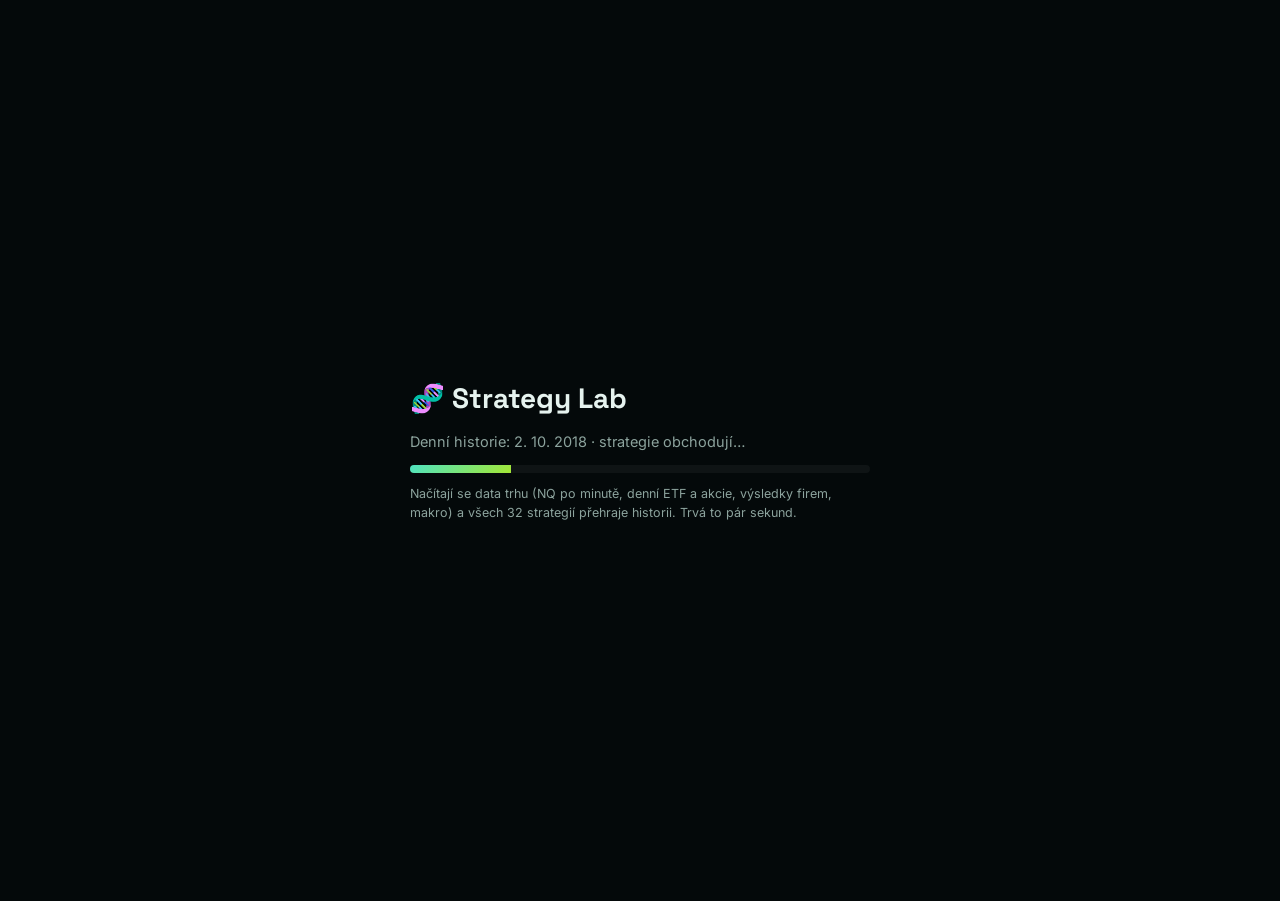
==== commit ff1fbd6d: "Rename index1.html to index.html" ====
--- a/index.html
+++ b/index.html
@@ -352,6 +352,7 @@
 .bn{white-space:nowrap}
 .legend-r{font-size:13px;color:var(--muted);margin:-4px 0 14px;padding:10px 14px;border-radius:12px;background:var(--panel2);border:1px dashed var(--line);line-height:1.55}
 .legend-r b{color:var(--ink)}
+.libsw{align-self:center}.libsw button{padding:8px 14px;font-size:13.5px;font-weight:600}
 
 </style></head>
 <body>
@@ -3105,7 +3106,7 @@
   if (a !== 'reset-p' && a !== 'reset-brain') UI.arm = null;
   switch (a){
     case 'go': location.hash = k; break;
-    case 'sort': if (k === 'spark' || k === 'st') break; if (UI.sort === k) UI.dir *= -1; else { UI.sort = k; UI.dir = k === 'name' || k === 'mdd' ? 1 : -1; } setH('lb', lbTable()); VIEWS.prehled.update(null, false); break;
+    case 'sort': if (k === 'spark' || k === 'st') break; if (UI.sort === k) UI.dir *= -1; else { UI.sort = k; UI.dir = k === 'name' || k === 'mdd' ? 1 : -1; } setH('lb', lbTable()); VIEWS[UI.view].update(UI.arg, false); break;
     case 'lbcat': UI.lbCat = k; renderView(); break;
     case 'eqr': UI.eqRange = +k; renderView(); break;
     case 'leg': { const map = el.dataset.m === 'lg-eqi' ? UI.eqiHidden : UI.eqHidden; map[k] = !map[k]; VIEWS[UI.view].update(UI.arg, true); break; }
@@ -3675,7 +3676,7 @@
     ['dnes', '☀️', 'Dnes', M('#hero', '#c-mkt')],
     ['zebricek', '🏆', 'Žebříček', M('#lb')],
     ['grafy', '📈', 'Grafy kapitálu', M(/Kapitál/)] ] },
-  strategie: { when: () => !UI.arg, tabs: Object.keys(CATS).map(k => [k, CAT_ICON[k], CATS[k].name, M('#sc-' + k)]).concat([['vse', '📚', 'Vše', () => false, true]]) },
+  strategie: { when: () => !UI.arg && PREF.libView === 'cards', tabs: Object.keys(CATS).map(k => [k, CAT_ICON[k], CATS[k].name, M('#sc-' + k)]).concat([['vse', '📚', 'Vše', () => false, true]]) },
   strat: { hide: ['.toc'], tabs: [
     ['prehled', '📊', 'Přehled', M('#st-tiles', /Křivka kapitálu/)],
     ['jak', '🧭', 'Jak na to', M('#t-zaklady', '#t-howto')],
@@ -3909,6 +3910,25 @@
 });
 TOUR.splice(2, 0, ['📊', 'Reporty a analýzy', 'V menu najdeš <b>Reporty</b>: lab sám ukáže, co funguje a co ne, ve kterém trhu se které strategii daří, jaké chyby dělá a které strategie se spolu doplňují. Stránky jsou rozdělené do záložek, takže nemusíš dlouho posouvat.']);
 
+/* ---------- Strategie: přepínač Tabulka s grafy / Karty ---------- */
+if (!PREF.libView) PREF.libView = 'table';
+function libSwitch(){ return '<div class="seg libsw" role="group" aria-label="Zobrazení strategií"><button class="' + (PREF.libView === 'table' ? 'on' : '') + '" data-act="libview" data-k="table">📋 Tabulka s grafy</button><button class="' + (PREF.libView === 'cards' ? 'on' : '') + '" data-act="libview" data-k="cards">🃏 Karty</button></div>'; }
+{ const R0 = VIEWS.strategie.render, U0 = VIEWS.strategie.update;
+  VIEWS.strategie.render = function(cat){
+    if (cat || PREF.libView !== 'table') return R0.call(this, cat).replace('</p></div>', '</p></div>' + (cat ? '' : libSwitch()));
+    const ch = (k, l) => '<span class="chip ' + (UI.lbCat === k ? 'on' : '') + '" data-act="lbcat" data-k="' + k + '">' + l + '</span>';
+    return '<div class="page-h"><div><h1>Strategie</h1><p>Všech ' + NSTRAT + ' strategií v jedné tabulce s grafem kapitálu za poslední rok. Klikni na sloupec pro seřazení, na řádek pro detail strategie.</p></div>' + libSwitch() + '</div>'
+      + '<div class="card"><div class="filters" style="margin-bottom:10px"><span class="chip tog' + (PREF.simple ? '' : ' on') + '" data-act="simple">' + (PREF.simple ? '➕ Všechny sloupce' : '➖ Jen hlavní sloupce') + '</span>' + ch('fav', '★ Oblíbené') + ch('all', 'Vše') + Object.keys(CATS).map(k => '<span class="chip ' + (UI.lbCat === k ? 'on' : '') + '" data-act="lbcat" data-k="' + k + '"><i style="background:var(--c-' + k + ')"></i>' + CAT_ICON[k] + ' ' + CATS[k].name + '</span>').join('') + '</div>'
+      + '<div class="tbl-wrap"><table id="lb" class="' + (PREF.simple ? 'simple' : '') + '"></table></div><p class="muted small" style="margin:8px 0 0">Výnos a Sharpe jsou za celé období strategie (denní ~11 let, intraday od začátku minutových dat). „Málo dat“ = méně než 15 obchodů, čísla jsou zatím náhoda.</p></div>';
+  };
+  VIEWS.strategie.update = function(cat, full){
+    if (cat || PREF.libView !== 'table') return U0.call(this, cat, full);
+    setH('lb', lbTable()); const S = UI.lab.eng.S;
+    for (const id in S){ const cv = document.getElementById('sp-' + id); if (cv) spark(cv, S[id].acc.eqV.slice(-252), UI.stats[id].ret >= 0 ? COL['--good'] : COL['--bad']); }
+  };
+}
+document.addEventListener('click', e => { const el = e.target.closest('[data-act="libview"]'); if (!el) return; PREF.libView = el.dataset.k; savePref(); renderView(); }, true);
+
 boot();
 
 })();
